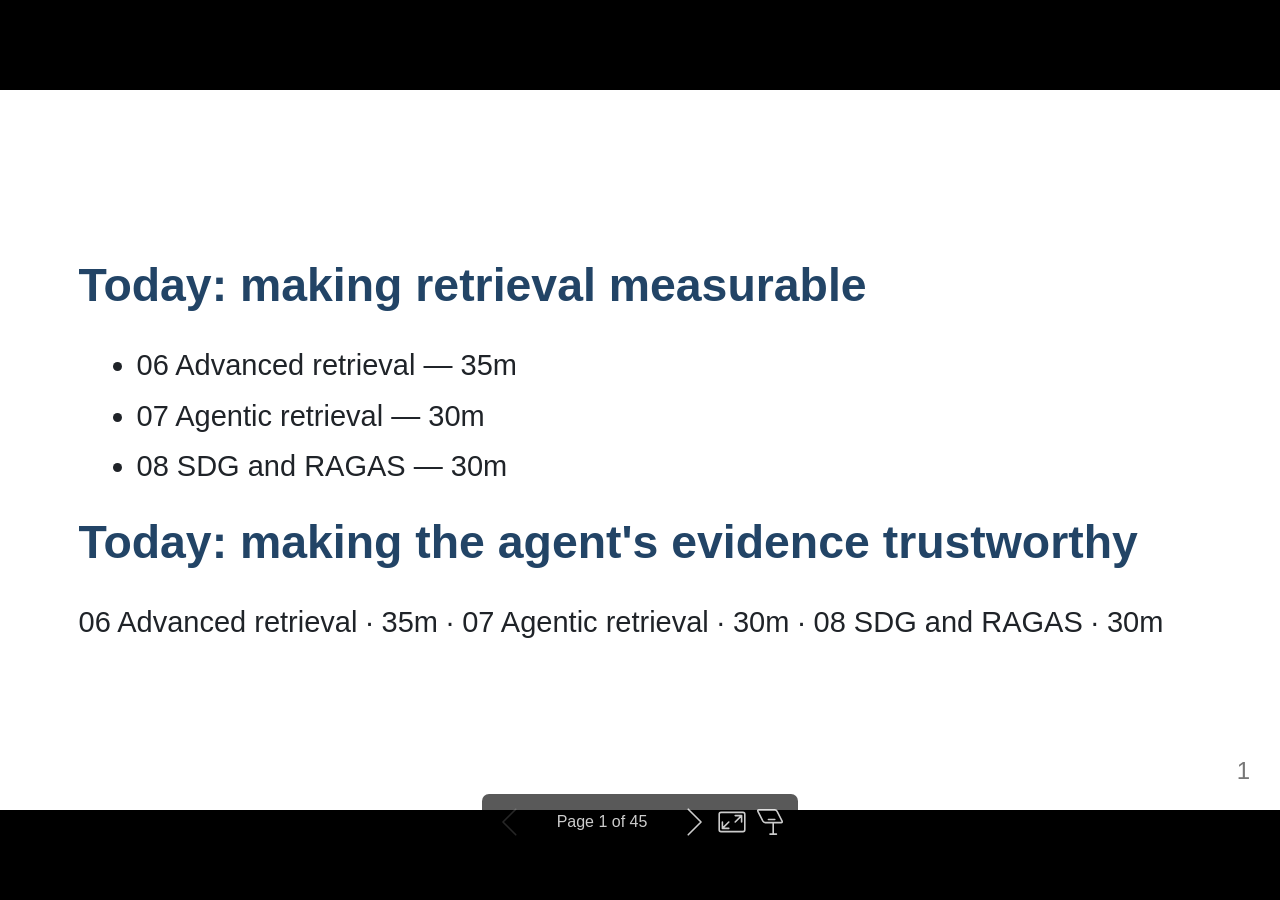
==== docs/slides/chicago-sept-24/day2/day2.html @ bfb51e1c "slides: one directory per day, and take the working notes off the remote Restructures the review set" ====
<!DOCTYPE html><html lang="en-US"><head><title>Today: making retrieval measurable</title><meta property="og:title" content="Today: making retrieval measurable"><meta charset="UTF-8"><meta name="viewport" content="width=device-width,height=device-height,initial-scale=1.0"><meta name="apple-mobile-web-app-capable" content="yes"><meta http-equiv="X-UA-Compatible" content="ie=edge"><meta property="og:type" content="website"><meta name="twitter:card" content="summary"><style>@media screen{body[data-bespoke-view=""] .bespoke-marp-parent>.bespoke-marp-osc>button,body[data-bespoke-view=next] .bespoke-marp-parent>.bespoke-marp-osc>button,body[data-bespoke-view=presenter] .bespoke-marp-presenter-container .bespoke-marp-presenter-info-container button,body[data-bespoke-view=presenter] .bespoke-marp-presenter-container .bespoke-marp-presenter-note-container button{appearance:none;background-color:initial;border:0;color:inherit;cursor:pointer;font-size:inherit;opacity:.8;outline:none;padding:0;transition:opacity .2s linear;-webkit-tap-highlight-color:transparent}body[data-bespoke-view=""] .bespoke-marp-parent>.bespoke-marp-osc>button:disabled,body[data-bespoke-view=next] .bespoke-marp-parent>.bespoke-marp-osc>button:disabled,body[data-bespoke-view=presenter] .bespoke-marp-presenter-container .bespoke-marp-presenter-info-container button:disabled,body[data-bespoke-view=presenter] .bespoke-marp-presenter-container .bespoke-marp-presenter-note-container button:disabled{cursor:not-allowed;opacity:.15!important}body[data-bespoke-view=""] .bespoke-marp-parent>.bespoke-marp-osc>button:hover,body[data-bespoke-view=next] .bespoke-marp-parent>.bespoke-marp-osc>button:hover,body[data-bespoke-view=presenter] .bespoke-marp-presenter-container .bespoke-marp-presenter-info-container button:hover,body[data-bespoke-view=presenter] .bespoke-marp-presenter-container .bespoke-marp-presenter-note-container button:hover{opacity:1}body[data-bespoke-view=""] .bespoke-marp-parent>.bespoke-marp-osc>button:hover:active,body[data-bespoke-view=next] .bespoke-marp-parent>.bespoke-marp-osc>button:hover:active,body[data-bespoke-view=presenter] .bespoke-marp-presenter-container .bespoke-marp-presenter-info-container button:hover:active,body[data-bespoke-view=presenter] .bespoke-marp-presenter-container .bespoke-marp-presenter-note-container button:hover:active{opacity:.6}body[data-bespoke-view=""] .bespoke-marp-parent>.bespoke-marp-osc>button:hover:not(:disabled),body[data-bespoke-view=next] .bespoke-marp-parent>.bespoke-marp-osc>button:hover:not(:disabled),body[data-bespoke-view=presenter] .bespoke-marp-presenter-container .bespoke-marp-presenter-info-container button:hover:not(:disabled),body[data-bespoke-view=presenter] .bespoke-marp-presenter-container .bespoke-marp-presenter-note-container button:hover:not(:disabled){transition:none}body[data-bespoke-view=""] .bespoke-marp-parent>.bespoke-marp-osc>button[data-bespoke-marp-osc=prev],body[data-bespoke-view=next] .bespoke-marp-parent>.bespoke-marp-osc>button[data-bespoke-marp-osc=prev],body[data-bespoke-view=presenter] .bespoke-marp-presenter-container .bespoke-marp-presenter-info-container button.bespoke-marp-presenter-info-page-prev{background:#0000 url("[data-uri]") no-repeat 50%;background-size:contain;overflow:hidden;text-indent:100%;white-space:nowrap}body[data-bespoke-view=""] .bespoke-marp-parent>.bespoke-marp-osc>button[data-bespoke-marp-osc=next],body[data-bespoke-view=next] .bespoke-marp-parent>.bespoke-marp-osc>button[data-bespoke-marp-osc=next],body[data-bespoke-view=presenter] .bespoke-marp-presenter-container .bespoke-marp-presenter-info-container button.bespoke-marp-presenter-info-page-next{background:#0000 url("[data-uri]") no-repeat 50%;background-size:contain;overflow:hidden;text-indent:100%;white-space:nowrap}body[data-bespoke-view=""] .bespoke-marp-parent>.bespoke-marp-osc>button[data-bespoke-marp-osc=fullscreen],body[data-bespoke-view=next] .bespoke-marp-parent>.bespoke-marp-osc>button[data-bespoke-marp-osc=fullscreen]{background:#0000 url("[data-uri]") no-repeat 50%;background-size:contain;overflow:hidden;text-indent:100%;white-space:nowrap}body[data-bespoke-view=""] .bespoke-marp-parent>.bespoke-marp-osc>button.exit[data-bespoke-marp-osc=fullscreen],body[data-bespoke-view=next] .bespoke-marp-parent>.bespoke-marp-osc>button.exit[data-bespoke-marp-osc=fullscreen]{background-image:url("[data-uri]")}body[data-bespoke-view=""] .bespoke-marp-parent>.bespoke-marp-osc>button[data-bespoke-marp-osc=presenter],body[data-bespoke-view=next] .bespoke-marp-parent>.bespoke-marp-osc>button[data-bespoke-marp-osc=presenter]{background:#0000 url("[data-uri]") no-repeat 50%;background-size:contain;overflow:hidden;text-indent:100%;white-space:nowrap}body[data-bespoke-view=presenter] .bespoke-marp-presenter-container .bespoke-marp-presenter-note-container button.bespoke-marp-presenter-note-bigger{background:#0000 url("[data-uri]") no-repeat 50%;background-size:contain;overflow:hidden;text-indent:100%;white-space:nowrap}body[data-bespoke-view=presenter] .bespoke-marp-presenter-container .bespoke-marp-presenter-note-container button.bespoke-marp-presenter-note-smaller{background:#0000 url("[data-uri]") no-repeat 50%;background-size:contain;overflow:hidden;text-indent:100%;white-space:nowrap}}@keyframes __bespoke_marp_transition_reduced_outgoing__{0%{opacity:1}to{opacity:0}}@keyframes __bespoke_marp_transition_reduced_incoming__{0%{mix-blend-mode:plus-lighter;opacity:0}to{mix-blend-mode:plus-lighter;opacity:1}}.bespoke-marp-note,.bespoke-marp-osc,.bespoke-progress-parent{display:none;transition:none}@media screen{::view-transition-group(*){animation-duration:var(--marp-bespoke-transition-animation-duration,.5s);animation-timing-function:ease}::view-transition-new(*),::view-transition-old(*){animation-delay:0s;animation-direction:var(--marp-bespoke-transition-animation-direction,normal);animation-duration:var(--marp-bespoke-transition-animation-duration,.5s);animation-fill-mode:both;animation-name:var(--marp-bespoke-transition-animation-name,var(--marp-bespoke-transition-animation-name-fallback,__bespoke_marp_transition_no_animation__));mix-blend-mode:normal}::view-transition-old(*){--marp-bespoke-transition-animation-name-fallback:__bespoke_marp_transition_reduced_outgoing__;animation-timing-function:ease}::view-transition-new(*){--marp-bespoke-transition-animation-name-fallback:__bespoke_marp_transition_reduced_incoming__;animation-timing-function:ease}::view-transition-new(root),::view-transition-old(root){animation-timing-function:linear}::view-transition-new(__bespoke_marp_transition_osc__),::view-transition-old(__bespoke_marp_transition_osc__){animation-duration:0s!important;animation-name:__bespoke_marp_transition_osc__!important}::view-transition-new(__bespoke_marp_transition_osc__){opacity:0!important}.bespoke-marp-transition-warming-up::view-transition-group(*),.bespoke-marp-transition-warming-up::view-transition-new(*),.bespoke-marp-transition-warming-up::view-transition-old(*){animation-play-state:paused!important}body,html{height:100%;margin:0}body{background:#000;overflow:hidden}svg.bespoke-marp-slide{content-visibility:hidden;opacity:0;pointer-events:none;z-index:-1}svg.bespoke-marp-slide:not(.bespoke-marp-active) *{view-transition-name:none!important}svg.bespoke-marp-slide.bespoke-marp-active{content-visibility:visible;opacity:1;pointer-events:auto;z-index:0}svg.bespoke-marp-slide.bespoke-marp-active.bespoke-marp-active-ready *{animation-name:__bespoke_marp__!important}@supports not (content-visibility:hidden){svg.bespoke-marp-slide[data-bespoke-marp-load=hideable]{display:none}svg.bespoke-marp-slide[data-bespoke-marp-load=hideable].bespoke-marp-active{display:block}}}@media screen and (prefers-reduced-motion:reduce){svg.bespoke-marp-slide *{view-transition-name:none!important}}@media screen{[data-bespoke-marp-fragment=inactive]{visibility:hidden}body[data-bespoke-view=""] .bespoke-marp-parent,body[data-bespoke-view=next] .bespoke-marp-parent{inset:0;position:absolute}body[data-bespoke-view=""] .bespoke-marp-parent>.bespoke-marp-osc,body[data-bespoke-view=next] .bespoke-marp-parent>.bespoke-marp-osc{background:#000000a6;border-radius:7px;bottom:50px;color:#fff;contain:paint;display:block;font-family:Helvetica,Arial,sans-serif;font-size:16px;left:50%;line-height:0;opacity:1;padding:12px;position:absolute;touch-action:manipulation;transform:translateX(-50%);transition:opacity .2s linear;-webkit-user-select:none;user-select:none;white-space:nowrap;will-change:transform;z-index:1;view-transition-name:__bespoke_marp_transition_osc__}body[data-bespoke-view=""] .bespoke-marp-parent>.bespoke-marp-osc>*,body[data-bespoke-view=next] .bespoke-marp-parent>.bespoke-marp-osc>*{margin-left:6px}body[data-bespoke-view=""] .bespoke-marp-parent>.bespoke-marp-osc>:first-child,body[data-bespoke-view=next] .bespoke-marp-parent>.bespoke-marp-osc>:first-child{margin-left:0}body[data-bespoke-view=""] .bespoke-marp-parent>.bespoke-marp-osc>span,body[data-bespoke-view=next] .bespoke-marp-parent>.bespoke-marp-osc>span{opacity:.8}body[data-bespoke-view=""] .bespoke-marp-parent>.bespoke-marp-osc>span[data-bespoke-marp-osc=page],body[data-bespoke-view=next] .bespoke-marp-parent>.bespoke-marp-osc>span[data-bespoke-marp-osc=page]{display:inline-block;min-width:140px;text-align:center}body[data-bespoke-view=""] .bespoke-marp-parent>.bespoke-marp-osc>button[data-bespoke-marp-osc=fullscreen],body[data-bespoke-view=""] .bespoke-marp-parent>.bespoke-marp-osc>button[data-bespoke-marp-osc=next],body[data-bespoke-view=""] .bespoke-marp-parent>.bespoke-marp-osc>button[data-bespoke-marp-osc=presenter],body[data-bespoke-view=""] .bespoke-marp-parent>.bespoke-marp-osc>button[data-bespoke-marp-osc=prev],body[data-bespoke-view=next] .bespoke-marp-parent>.bespoke-marp-osc>button[data-bespoke-marp-osc=fullscreen],body[data-bespoke-view=next] .bespoke-marp-parent>.bespoke-marp-osc>button[data-bespoke-marp-osc=next],body[data-bespoke-view=next] .bespoke-marp-parent>.bespoke-marp-osc>button[data-bespoke-marp-osc=presenter],body[data-bespoke-view=next] .bespoke-marp-parent>.bespoke-marp-osc>button[data-bespoke-marp-osc=prev]{height:32px;line-height:32px;width:32px}body[data-bespoke-view=""] .bespoke-marp-parent.bespoke-marp-inactive,body[data-bespoke-view=next] .bespoke-marp-parent.bespoke-marp-inactive{cursor:none}body[data-bespoke-view=""] .bespoke-marp-parent.bespoke-marp-inactive>.bespoke-marp-osc,body[data-bespoke-view=next] .bespoke-marp-parent.bespoke-marp-inactive>.bespoke-marp-osc{opacity:0;pointer-events:none}body[data-bespoke-view=""] svg.bespoke-marp-slide,body[data-bespoke-view=next] svg.bespoke-marp-slide{height:100%;left:0;position:absolute;top:0;width:100%}body[data-bespoke-view=""] .bespoke-progress-parent{background:#222;display:flex;height:5px;width:100%}body[data-bespoke-view=""] .bespoke-progress-parent+.bespoke-marp-parent{top:5px}body[data-bespoke-view=""] .bespoke-progress-parent .bespoke-progress-bar{background:#0288d1;flex:0 0 0;transition:flex-basis .2s cubic-bezier(0,1,1,1)}body[data-bespoke-view=next]{background:#0000}body[data-bespoke-view=presenter]{background:#161616}body[data-bespoke-view=presenter] .bespoke-marp-presenter-container{display:grid;font-family:Helvetica,Arial,sans-serif;grid-template:"current dragbar next" minmax(140px,1fr) "current dragbar note" 2fr "info    dragbar note" 3em;grid-template-columns:minmax(3px,var(--bespoke-marp-presenter-split-ratio,66%)) 0 minmax(3px,1fr);height:100%;left:0;position:absolute;top:0;width:100%}body[data-bespoke-view=presenter] .bespoke-marp-presenter-container .bespoke-marp-parent{grid-area:current;overflow:hidden;position:relative}body[data-bespoke-view=presenter] .bespoke-marp-presenter-container .bespoke-marp-parent svg.bespoke-marp-slide{height:calc(100% - 40px);left:20px;pointer-events:none;position:absolute;top:20px;-webkit-user-select:none;user-select:none;width:calc(100% - 40px)}body[data-bespoke-view=presenter] .bespoke-marp-presenter-container .bespoke-marp-parent svg.bespoke-marp-slide.bespoke-marp-active{filter:drop-shadow(0 3px 10px rgba(0,0,0,.5))}body[data-bespoke-view=presenter] .bespoke-marp-presenter-container .bespoke-marp-presenter-dragbar-container{background:#0288d1;cursor:col-resize;grid-area:dragbar;margin-left:-3px;opacity:0;position:relative;transition:opacity .4s linear .1s;width:6px;z-index:10}body[data-bespoke-view=presenter] .bespoke-marp-presenter-container .bespoke-marp-presenter-dragbar-container:hover{opacity:1}body[data-bespoke-view=presenter] .bespoke-marp-presenter-container .bespoke-marp-presenter-dragbar-container.active{opacity:1;transition-delay:0s}body[data-bespoke-view=presenter] .bespoke-marp-presenter-container .bespoke-marp-presenter-next-container{background:#222;cursor:pointer;display:none;grid-area:next;overflow:hidden;position:relative}body[data-bespoke-view=presenter] .bespoke-marp-presenter-container .bespoke-marp-presenter-next-container.active{display:block}body[data-bespoke-view=presenter] .bespoke-marp-presenter-container .bespoke-marp-presenter-next-container iframe.bespoke-marp-presenter-next{background:#0000;border:0;display:block;filter:drop-shadow(0 3px 10px rgba(0,0,0,.5));height:calc(100% - 40px);left:20px;pointer-events:none;position:absolute;top:20px;-webkit-user-select:none;user-select:none;width:calc(100% - 40px)}body[data-bespoke-view=presenter] .bespoke-marp-presenter-container .bespoke-marp-presenter-note-container{background:#222;color:#eee;grid-area:note;position:relative;z-index:1}body[data-bespoke-view=presenter] .bespoke-marp-presenter-container .bespoke-marp-presenter-note-container button{height:1.5em;line-height:1.5em;width:1.5em}body[data-bespoke-view=presenter] .bespoke-marp-presenter-container .bespoke-marp-presenter-note-container .bespoke-marp-presenter-note-wrapper{display:block;inset:0;position:absolute}body[data-bespoke-view=presenter] .bespoke-marp-presenter-container .bespoke-marp-presenter-note-container .bespoke-marp-presenter-note-buttons{background:#000000a6;border-radius:4px;bottom:0;display:flex;gap:4px;margin:12px;opacity:0;padding:6px;pointer-events:none;position:absolute;right:0;transition:opacity .2s linear}body[data-bespoke-view=presenter] .bespoke-marp-presenter-container .bespoke-marp-presenter-note-container .bespoke-marp-presenter-note-buttons:focus-within,body[data-bespoke-view=presenter] .bespoke-marp-presenter-container .bespoke-marp-presenter-note-container .bespoke-marp-presenter-note-wrapper:focus-within+.bespoke-marp-presenter-note-buttons,body[data-bespoke-view=presenter] .bespoke-marp-presenter-container .bespoke-marp-presenter-note-container:hover .bespoke-marp-presenter-note-buttons{opacity:1;pointer-events:auto}body[data-bespoke-view=presenter] .bespoke-marp-presenter-container .bespoke-marp-presenter-note-container .bespoke-marp-note{box-sizing:border-box;font-size:calc(1.1em*var(--bespoke-marp-note-font-scale, 1));height:calc(100% - 40px);margin:20px;overflow:auto;padding-right:3px;white-space:pre-wrap;width:calc(100% - 40px);word-wrap:break-word;scrollbar-color:#eeeeee80 #0000;scrollbar-width:thin}body[data-bespoke-view=presenter] .bespoke-marp-presenter-container .bespoke-marp-presenter-note-container .bespoke-marp-note::-webkit-scrollbar{width:6px}body[data-bespoke-view=presenter] .bespoke-marp-presenter-container .bespoke-marp-presenter-note-container .bespoke-marp-note::-webkit-scrollbar-track{background:#0000}body[data-bespoke-view=presenter] .bespoke-marp-presenter-container .bespoke-marp-presenter-note-container .bespoke-marp-note::-webkit-scrollbar-thumb{background:#eeeeee80;border-radius:6px}body[data-bespoke-view=presenter] .bespoke-marp-presenter-container .bespoke-marp-presenter-note-container .bespoke-marp-note:empty{pointer-events:none}body[data-bespoke-view=presenter] .bespoke-marp-presenter-container .bespoke-marp-presenter-note-container .bespoke-marp-note.active{display:block}body[data-bespoke-view=presenter] .bespoke-marp-presenter-container .bespoke-marp-presenter-note-container .bespoke-marp-note p:first-child{margin-top:0}body[data-bespoke-view=presenter] .bespoke-marp-presenter-container .bespoke-marp-presenter-note-container .bespoke-marp-note p:last-child{margin-bottom:0}body[data-bespoke-view=presenter] .bespoke-marp-presenter-container .bespoke-marp-presenter-info-container{align-items:center;box-sizing:border-box;color:#eee;display:flex;flex-wrap:nowrap;grid-area:info;justify-content:center;overflow:hidden;padding:0 10px}body[data-bespoke-view=presenter] .bespoke-marp-presenter-container .bespoke-marp-presenter-info-container .bespoke-marp-presenter-info-page,body[data-bespoke-view=presenter] .bespoke-marp-presenter-container .bespoke-marp-presenter-info-container .bespoke-marp-presenter-info-time,body[data-bespoke-view=presenter] .bespoke-marp-presenter-container .bespoke-marp-presenter-info-container .bespoke-marp-presenter-info-timer{box-sizing:border-box;display:block;padding:0 10px;white-space:nowrap;width:100%}body[data-bespoke-view=presenter] .bespoke-marp-presenter-container .bespoke-marp-presenter-info-container button{height:1.5em;line-height:1.5em;width:1.5em}body[data-bespoke-view=presenter] .bespoke-marp-presenter-container .bespoke-marp-presenter-info-container .bespoke-marp-presenter-info-page{order:2;text-align:center}body[data-bespoke-view=presenter] .bespoke-marp-presenter-container .bespoke-marp-presenter-info-container .bespoke-marp-presenter-info-page .bespoke-marp-presenter-info-page-text{display:inline-block;min-width:120px;text-align:center}body[data-bespoke-view=presenter] .bespoke-marp-presenter-container .bespoke-marp-presenter-info-container .bespoke-marp-presenter-info-time{color:#999;order:1;text-align:left}body[data-bespoke-view=presenter] .bespoke-marp-presenter-container .bespoke-marp-presenter-info-container .bespoke-marp-presenter-info-timer{color:#999;order:3;text-align:right}body[data-bespoke-view=presenter] .bespoke-marp-presenter-container .bespoke-marp-presenter-info-container .bespoke-marp-presenter-info-timer:hover{cursor:pointer}}@media print{.bespoke-marp-presenter-info-container,.bespoke-marp-presenter-next-container,.bespoke-marp-presenter-note-container{display:none}}</style><style>div#\:\$p > svg > foreignObject > section{width:1280px;height:720px;box-sizing:border-box;overflow:hidden;position:relative;scroll-snap-align:center center;-webkit-text-size-adjust:100%;text-size-adjust:100%}div#\:\$p > svg > foreignObject > section::after{bottom:0;content:attr(data-marpit-pagination);padding:inherit;pointer-events:none;position:absolute;right:0}div#\:\$p > svg > foreignObject > section:not([data-marpit-pagination])::after{display:none}div#\:\$p > svg > foreignObject > section :is(h1, marp-h1){font-size:2em;margin-block:0.67em}div#\:\$p > svg > foreignObject > section video::-webkit-media-controls{will-change:transform}@page {size:1280px 720px;margin:0}@media print{html, body{background-color:#fff;margin:0;page-break-inside:avoid;break-inside:avoid-page}div#\:\$p > svg > foreignObject > section{page-break-before:always;break-before:page}div#\:\$p > svg > foreignObject > section, div#\:\$p > svg > foreignObject > section *{-webkit-print-color-adjust:exact!important;animation-delay:0s!important;animation-duration:0s!important;color-adjust:exact!important;print-color-adjust:exact!important;transition:none!important}div#\:\$p > svg[data-marpit-svg]{display:block;height:100vh;width:100vw}}div#\:\$p > svg > foreignObject > :where(section){container-type:size}div#\:\$p > svg > foreignObject > section img[data-marp-twemoji]{background:transparent;height:1em;margin:0 .05em 0 .1em;vertical-align:-.1em;width:1em}/*!
 * Marp default theme.
 *
 * @theme default
 * @author Yuki Hattori
 *
 * @auto-scaling true
 * @size 16:9 1280px 720px
 * @size 4:3 960px 720px
 */div#\:\$p > svg > foreignObject > section{--base-size-4:calc(var(--marpit-root-font-size, 1rem) * 0.25);--base-size-8:calc(var(--marpit-root-font-size, 1rem) * 0.5);--base-size-16:calc(var(--marpit-root-font-size, 1rem) * 1);--base-size-24:calc(var(--marpit-root-font-size, 1rem) * 1.5);--base-size-40:calc(var(--marpit-root-font-size, 1rem) * 2.5);--base-text-weight-normal:400;--base-text-weight-medium:500;--base-text-weight-semibold:600;--fontStack-monospace:ui-monospace, SFMono-Regular, SF Mono, Menlo, Consolas, Liberation Mono, monospace;--fgColor-accent:Highlight;}div#\:\$p > svg > foreignObject > section [data-theme=light],div#\:\$p > svg > foreignObject > section{color-scheme:light;--focus-outlineColor:#0969da;--fgColor-default:#1f2328;--fgColor-muted:#59636e;--fgColor-accent:#0969da;--fgColor-success:#1a7f37;--fgColor-attention:#9a6700;--fgColor-danger:#d1242f;--fgColor-done:#8250df;--bgColor-default:#fff;--bgColor-muted:#f6f8fa;--bgColor-neutral-muted:#818b981f;--bgColor-attention-muted:#fff8c5;--borderColor-default:#d1d9e0;--borderColor-muted:#d1d9e0b3;--borderColor-neutral-muted:#d1d9e0b3;--borderColor-accent-emphasis:#0969da;--borderColor-success-emphasis:#1a7f37;--borderColor-attention-emphasis:#9a6700;--borderColor-danger-emphasis:#cf222e;--borderColor-done-emphasis:#8250df;--color-prettylights-syntax-comment:#59636e;--color-prettylights-syntax-constant:#0550ae;--color-prettylights-syntax-constant-other-reference-link:#0a3069;--color-prettylights-syntax-entity:#6639ba;--color-prettylights-syntax-storage-modifier-import:#1f2328;--color-prettylights-syntax-entity-tag:#0550ae;--color-prettylights-syntax-keyword:#cf222e;--color-prettylights-syntax-string:#0a3069;--color-prettylights-syntax-variable:#953800;--color-prettylights-syntax-brackethighlighter-unmatched:#82071e;--color-prettylights-syntax-brackethighlighter-angle:#59636e;--color-prettylights-syntax-invalid-illegal-text:#f6f8fa;--color-prettylights-syntax-invalid-illegal-bg:#82071e;--color-prettylights-syntax-carriage-return-text:#f6f8fa;--color-prettylights-syntax-carriage-return-bg:#cf222e;--color-prettylights-syntax-string-regexp:#116329;--color-prettylights-syntax-markup-list:#3b2300;--color-prettylights-syntax-markup-heading:#0550ae;--color-prettylights-syntax-markup-italic:#1f2328;--color-prettylights-syntax-markup-bold:#1f2328;--color-prettylights-syntax-markup-deleted-text:#82071e;--color-prettylights-syntax-markup-deleted-bg:#ffebe9;--color-prettylights-syntax-markup-inserted-text:#116329;--color-prettylights-syntax-markup-inserted-bg:#dafbe1;--color-prettylights-syntax-markup-changed-text:#953800;--color-prettylights-syntax-markup-changed-bg:#ffd8b5;--color-prettylights-syntax-markup-ignored-text:#d1d9e0;--color-prettylights-syntax-markup-ignored-bg:#0550ae;--color-prettylights-syntax-meta-diff-range:#8250df;--color-prettylights-syntax-sublimelinter-gutter-mark:#818b98;}div#\:\$p > svg > foreignObject > section [data-theme=dark],div#\:\$p > svg > foreignObject > section:where(.invert){color-scheme:dark;--focus-outlineColor:#1f6feb;--fgColor-default:#f0f6fc;--fgColor-muted:#9198a1;--fgColor-accent:#4493f8;--fgColor-success:#3fb950;--fgColor-attention:#d29922;--fgColor-danger:#f85149;--fgColor-done:#ab7df8;--bgColor-default:#0d1117;--bgColor-muted:#151b23;--bgColor-neutral-muted:#656c7633;--bgColor-attention-muted:#bb800926;--borderColor-default:#3d444d;--borderColor-muted:#3d444db3;--borderColor-neutral-muted:#3d444db3;--borderColor-accent-emphasis:#1f6feb;--borderColor-success-emphasis:#238636;--borderColor-attention-emphasis:#9e6a03;--borderColor-danger-emphasis:#da3633;--borderColor-done-emphasis:#8957e5;--color-prettylights-syntax-comment:#9198a1;--color-prettylights-syntax-constant:#79c0ff;--color-prettylights-syntax-constant-other-reference-link:#a5d6ff;--color-prettylights-syntax-entity:#d2a8ff;--color-prettylights-syntax-storage-modifier-import:#f0f6fc;--color-prettylights-syntax-entity-tag:#7ee787;--color-prettylights-syntax-keyword:#ff7b72;--color-prettylights-syntax-string:#a5d6ff;--color-prettylights-syntax-variable:#ffa657;--color-prettylights-syntax-brackethighlighter-unmatched:#f85149;--color-prettylights-syntax-brackethighlighter-angle:#9198a1;--color-prettylights-syntax-invalid-illegal-text:#f0f6fc;--color-prettylights-syntax-invalid-illegal-bg:#8e1519;--color-prettylights-syntax-carriage-return-text:#f0f6fc;--color-prettylights-syntax-carriage-return-bg:#b62324;--color-prettylights-syntax-string-regexp:#7ee787;--color-prettylights-syntax-markup-list:#f2cc60;--color-prettylights-syntax-markup-heading:#1f6feb;--color-prettylights-syntax-markup-italic:#f0f6fc;--color-prettylights-syntax-markup-bold:#f0f6fc;--color-prettylights-syntax-markup-deleted-text:#ffdcd7;--color-prettylights-syntax-markup-deleted-bg:#67060c;--color-prettylights-syntax-markup-inserted-text:#aff5b4;--color-prettylights-syntax-markup-inserted-bg:#033a16;--color-prettylights-syntax-markup-changed-text:#ffdfb6;--color-prettylights-syntax-markup-changed-bg:#5a1e02;--color-prettylights-syntax-markup-ignored-text:#f0f6fc;--color-prettylights-syntax-markup-ignored-bg:#1158c7;--color-prettylights-syntax-meta-diff-range:#d2a8ff;--color-prettylights-syntax-sublimelinter-gutter-mark:#3d444d;}div#\:\$p > svg > foreignObject > section{-ms-text-size-adjust:100%;-webkit-text-size-adjust:100%;background-color:var(--bgColor-default);color:var(--fgColor-default);font-family:-apple-system,BlinkMacSystemFont,Segoe UI,Noto Sans,Helvetica,Arial,sans-serif,Apple Color Emoji,Segoe UI Emoji;font-size:16px;line-height:1.5;margin:0;word-wrap:break-word}div#\:\$p > svg > foreignObject > section{--marpit-root-font-size:16px;}div#\:\$p > svg > foreignObject > section :is(h1, marp-h1):hover .anchor .octicon-link:before,div#\:\$p > svg > foreignObject > section :is(h2, marp-h2):hover .anchor .octicon-link:before,div#\:\$p > svg > foreignObject > section :is(h3, marp-h3):hover .anchor .octicon-link:before,div#\:\$p > svg > foreignObject > section :is(h4, marp-h4):hover .anchor .octicon-link:before,div#\:\$p > svg > foreignObject > section :is(h5, marp-h5):hover .anchor .octicon-link:before,div#\:\$p > svg > foreignObject > section :is(h6, marp-h6):hover .anchor .octicon-link:before{background-color:currentColor;content:" ";display:inline-block;height:16px;-webkit-mask-image:url('data:image/svg+xml;charset=utf-8,<svg xmlns="http://www.w3.org/2000/svg" aria-hidden="true" viewBox="0 0 16 16"><path fill-rule="evenodd" d="M7.775 3.275a.75.75 0 0 0 1.06 1.06l1.25-1.25a2 2 0 1 1 2.83 2.83l-2.5 2.5a2 2 0 0 1-2.83 0 .75.75 0 0 0-1.06 1.06 3.5 3.5 0 0 0 4.95 0l2.5-2.5a3.5 3.5 0 0 0-4.95-4.95zm-4.69 9.64a2 2 0 0 1 0-2.83l2.5-2.5a2 2 0 0 1 2.83 0 .75.75 0 0 0 1.06-1.06 3.5 3.5 0 0 0-4.95 0l-2.5 2.5a3.5 3.5 0 0 0 4.95 4.95l1.25-1.25a.75.75 0 0 0-1.06-1.06l-1.25 1.25a2 2 0 0 1-2.83 0"/></svg>');mask-image:url('data:image/svg+xml;charset=utf-8,<svg xmlns="http://www.w3.org/2000/svg" aria-hidden="true" viewBox="0 0 16 16"><path fill-rule="evenodd" d="M7.775 3.275a.75.75 0 0 0 1.06 1.06l1.25-1.25a2 2 0 1 1 2.83 2.83l-2.5 2.5a2 2 0 0 1-2.83 0 .75.75 0 0 0-1.06 1.06 3.5 3.5 0 0 0 4.95 0l2.5-2.5a3.5 3.5 0 0 0-4.95-4.95zm-4.69 9.64a2 2 0 0 1 0-2.83l2.5-2.5a2 2 0 0 1 2.83 0 .75.75 0 0 0 1.06-1.06 3.5 3.5 0 0 0-4.95 0l-2.5 2.5a3.5 3.5 0 0 0 4.95 4.95l1.25-1.25a.75.75 0 0 0-1.06-1.06l-1.25 1.25a2 2 0 0 1-2.83 0"/></svg>');width:16px}div#\:\$p > svg > foreignObject > section details,div#\:\$p > svg > foreignObject > section figcaption,div#\:\$p > svg > foreignObject > section figure{display:block}div#\:\$p > svg > foreignObject > section summary{display:list-item}div#\:\$p > svg > foreignObject > section [hidden]{display:none!important}div#\:\$p > svg > foreignObject > section a{background-color:transparent;color:var(--fgColor-accent);text-decoration:none}div#\:\$p > svg > foreignObject > section abbr[title]{border-bottom:none;-webkit-text-decoration:underline dotted;text-decoration:underline dotted}div#\:\$p > svg > foreignObject > section b,div#\:\$p > svg > foreignObject > section strong{font-weight:var(--base-text-weight-semibold, 600)}div#\:\$p > svg > foreignObject > section dfn{font-style:italic}div#\:\$p > svg > foreignObject > section :is(h1, marp-h1){border-bottom:1px solid var(--borderColor-muted);font-size:2em;font-weight:var(--base-text-weight-semibold, 600);margin:.67em 0;padding-bottom:.3em}div#\:\$p > svg > foreignObject > section mark{background-color:var(--bgColor-attention-muted);color:var(--fgColor-default)}div#\:\$p > svg > foreignObject > section small{font-size:90%}div#\:\$p > svg > foreignObject > section sub,div#\:\$p > svg > foreignObject > section sup{font-size:75%;line-height:0;position:relative;vertical-align:baseline}div#\:\$p > svg > foreignObject > section sub{bottom:-.25em}div#\:\$p > svg > foreignObject > section sup{top:-.5em}div#\:\$p > svg > foreignObject > section img{border-style:none;box-sizing:content-box;max-width:100%}div#\:\$p > svg > foreignObject > section code,div#\:\$p > svg > foreignObject > section kbd,div#\:\$p > svg > foreignObject > section :is(pre, marp-pre),div#\:\$p > svg > foreignObject > section samp{font-family:monospace;font-size:1em}div#\:\$p > svg > foreignObject > section figure{margin:1em var(--base-size-40)}div#\:\$p > svg > foreignObject > section hr{background:transparent;background-color:var(--borderColor-default);border:0;box-sizing:content-box;height:.25em;margin:var(--base-size-24) 0;overflow:hidden;padding:0}div#\:\$p > svg > foreignObject > section input{font:inherit;font-family:inherit;font-size:inherit;line-height:inherit;margin:0;overflow:visible}div#\:\$p > svg > foreignObject > section [type=button],div#\:\$p > svg > foreignObject > section [type=reset],div#\:\$p > svg > foreignObject > section [type=submit]{-webkit-appearance:button;-moz-appearance:button;appearance:button}div#\:\$p > svg > foreignObject > section [type=checkbox],div#\:\$p > svg > foreignObject > section [type=radio]{box-sizing:border-box;padding:0}div#\:\$p > svg > foreignObject > section [type=number]::-webkit-inner-spin-button,div#\:\$p > svg > foreignObject > section [type=number]::-webkit-outer-spin-button{height:auto}div#\:\$p > svg > foreignObject > section [type=search]::-webkit-search-cancel-button,div#\:\$p > svg > foreignObject > section [type=search]::-webkit-search-decoration{-webkit-appearance:none;appearance:none}div#\:\$p > svg > foreignObject > section ::-webkit-input-placeholder{color:inherit;opacity:.54}div#\:\$p > svg > foreignObject > section ::-webkit-file-upload-button{-webkit-appearance:button;appearance:button;font:inherit}div#\:\$p > svg > foreignObject > section a:hover{text-decoration:underline}div#\:\$p > svg > foreignObject > section ::-moz-placeholder{color:var(--fgColor-muted);opacity:1}div#\:\$p > svg > foreignObject > section ::placeholder{color:var(--fgColor-muted);opacity:1}div#\:\$p > svg > foreignObject > section hr:after,div#\:\$p > svg > foreignObject > section hr:before{content:"";display:table}div#\:\$p > svg > foreignObject > section hr:after{clear:both}div#\:\$p > svg > foreignObject > section table{border-collapse:collapse;border-spacing:0;display:block;font-variant:tabular-nums;max-width:100%;overflow:auto;width:-moz-max-content;width:max-content}div#\:\$p > svg > foreignObject > section td,div#\:\$p > svg > foreignObject > section th{padding:0}div#\:\$p > svg > foreignObject > section details summary{cursor:pointer}div#\:\$p > svg > foreignObject > section [role=button]:focus,div#\:\$p > svg > foreignObject > section a:focus,div#\:\$p > svg > foreignObject > section input[type=checkbox]:focus,div#\:\$p > svg > foreignObject > section input[type=radio]:focus{box-shadow:none;outline:2px solid var(--focus-outlineColor);outline-offset:-2px}div#\:\$p > svg > foreignObject > section [role=button]:focus:not(:focus-visible),div#\:\$p > svg > foreignObject > section a:focus:not(:focus-visible),div#\:\$p > svg > foreignObject > section input[type=checkbox]:focus:not(:focus-visible),div#\:\$p > svg > foreignObject > section input[type=radio]:focus:not(:focus-visible){outline:1px solid transparent}div#\:\$p > svg > foreignObject > section [role=button]:focus-visible,div#\:\$p > svg > foreignObject > section a:focus-visible,div#\:\$p > svg > foreignObject > section input[type=checkbox]:focus-visible,div#\:\$p > svg > foreignObject > section input[type=radio]:focus-visible{box-shadow:none;outline:2px solid var(--focus-outlineColor);outline-offset:-2px}div#\:\$p > svg > foreignObject > section a:not([class]):focus,div#\:\$p > svg > foreignObject > section a:not([class]):focus-visible,div#\:\$p > svg > foreignObject > section input[type=checkbox]:focus,div#\:\$p > svg > foreignObject > section input[type=checkbox]:focus-visible,div#\:\$p > svg > foreignObject > section input[type=radio]:focus,div#\:\$p > svg > foreignObject > section input[type=radio]:focus-visible{outline-offset:0}div#\:\$p > svg > foreignObject > section kbd{background-color:var(--bgColor-muted);border-bottom-color:var(--borderColor-neutral-muted);border:1px solid var(--borderColor-neutral-muted);border-radius:6px;box-shadow:inset 0 -1px 0 var(--borderColor-neutral-muted);color:var(--fgColor-default);display:inline-block;font:11px var(--fontStack-monospace, ui-monospace, SFMono-Regular, SF Mono, Menlo, Consolas, Liberation Mono, monospace);line-height:10px;padding:var(--base-size-4);vertical-align:middle}div#\:\$p > svg > foreignObject > section :is(h1, marp-h1),div#\:\$p > svg > foreignObject > section :is(h2, marp-h2),div#\:\$p > svg > foreignObject > section :is(h3, marp-h3),div#\:\$p > svg > foreignObject > section :is(h4, marp-h4),div#\:\$p > svg > foreignObject > section :is(h5, marp-h5),div#\:\$p > svg > foreignObject > section :is(h6, marp-h6){font-weight:var(--base-text-weight-semibold, 600);line-height:1.25;margin-bottom:var(--base-size-16);margin-top:var(--base-size-24)}div#\:\$p > svg > foreignObject > section :is(h2, marp-h2){border-bottom:1px solid var(--borderColor-muted);font-size:1.5em;padding-bottom:.3em}div#\:\$p > svg > foreignObject > section :is(h2, marp-h2),div#\:\$p > svg > foreignObject > section :is(h3, marp-h3){font-weight:var(--base-text-weight-semibold, 600)}div#\:\$p > svg > foreignObject > section :is(h3, marp-h3){font-size:1.25em}div#\:\$p > svg > foreignObject > section :is(h4, marp-h4){font-size:1em}div#\:\$p > svg > foreignObject > section :is(h4, marp-h4),div#\:\$p > svg > foreignObject > section :is(h5, marp-h5){font-weight:var(--base-text-weight-semibold, 600)}div#\:\$p > svg > foreignObject > section :is(h5, marp-h5){font-size:.875em}div#\:\$p > svg > foreignObject > section :is(h6, marp-h6){color:var(--fgColor-muted);font-size:.85em;font-weight:var(--base-text-weight-semibold, 600)}div#\:\$p > svg > foreignObject > section p{margin-bottom:10px;margin-top:0}div#\:\$p > svg > foreignObject > section blockquote{border-left:.25em solid var(--borderColor-default);color:var(--fgColor-muted);margin:0;padding:0 1em}div#\:\$p > svg > foreignObject > section ol,div#\:\$p > svg > foreignObject > section ul{margin-bottom:0;margin-top:0;padding-left:2em}div#\:\$p > svg > foreignObject > section ol ol,div#\:\$p > svg > foreignObject > section ul ol{list-style-type:lower-roman}div#\:\$p > svg > foreignObject > section ol ol ol,div#\:\$p > svg > foreignObject > section ol ul ol,div#\:\$p > svg > foreignObject > section ul ol ol,div#\:\$p > svg > foreignObject > section ul ul ol{list-style-type:lower-alpha}div#\:\$p > svg > foreignObject > section dd{margin-left:0}div#\:\$p > svg > foreignObject > section code,div#\:\$p > svg > foreignObject > section :is(pre, marp-pre),div#\:\$p > svg > foreignObject > section samp,div#\:\$p > svg > foreignObject > section tt{font-family:var(--fontStack-monospace, ui-monospace, SFMono-Regular, SF Mono, Menlo, Consolas, Liberation Mono, monospace);font-size:12px}div#\:\$p > svg > foreignObject > section :is(pre, marp-pre){margin-bottom:0;margin-top:0;word-wrap:normal}div#\:\$p > svg > foreignObject > section .octicon{display:inline-block;overflow:visible!important;vertical-align:text-bottom;fill:currentColor}div#\:\$p > svg > foreignObject > section input::-webkit-inner-spin-button,div#\:\$p > svg > foreignObject > section input::-webkit-outer-spin-button{-webkit-appearance:none;appearance:none;margin:0}div#\:\$p > svg > foreignObject > section .mr-2{margin-right:var(--base-size-8, 8px)!important}div#\:\$p > svg > foreignObject > section:after,div#\:\$p > svg > foreignObject > section:before{display:table}div#\:\$p > svg > foreignObject > section:after{clear:both}div#\:\$p > svg > foreignObject > section>:first-child{margin-top:0!important}div#\:\$p > svg > foreignObject > section>:last-child{margin-bottom:0!important}div#\:\$p > svg > foreignObject > section a:not([href]){color:inherit;text-decoration:none}div#\:\$p > svg > foreignObject > section .absent{color:var(--fgColor-danger)}div#\:\$p > svg > foreignObject > section .anchor{float:left;line-height:1;margin-left:-20px;padding-right:var(--base-size-4)}div#\:\$p > svg > foreignObject > section .anchor:focus{outline:none}div#\:\$p > svg > foreignObject > section blockquote,div#\:\$p > svg > foreignObject > section details,div#\:\$p > svg > foreignObject > section dl,div#\:\$p > svg > foreignObject > section ol,div#\:\$p > svg > foreignObject > section p,div#\:\$p > svg > foreignObject > section :is(pre, marp-pre),div#\:\$p > svg > foreignObject > section table,div#\:\$p > svg > foreignObject > section ul{margin-bottom:var(--base-size-16);margin-top:0}div#\:\$p > svg > foreignObject > section blockquote>:first-child{margin-top:0}div#\:\$p > svg > foreignObject > section blockquote>:last-child{margin-bottom:0}div#\:\$p > svg > foreignObject > section :is(h1, marp-h1) .octicon-link,div#\:\$p > svg > foreignObject > section :is(h2, marp-h2) .octicon-link,div#\:\$p > svg > foreignObject > section :is(h3, marp-h3) .octicon-link,div#\:\$p > svg > foreignObject > section :is(h4, marp-h4) .octicon-link,div#\:\$p > svg > foreignObject > section :is(h5, marp-h5) .octicon-link,div#\:\$p > svg > foreignObject > section :is(h6, marp-h6) .octicon-link{color:var(--fgColor-default);vertical-align:middle;visibility:hidden}div#\:\$p > svg > foreignObject > section :is(h1, marp-h1):hover .anchor,div#\:\$p > svg > foreignObject > section :is(h2, marp-h2):hover .anchor,div#\:\$p > svg > foreignObject > section :is(h3, marp-h3):hover .anchor,div#\:\$p > svg > foreignObject > section :is(h4, marp-h4):hover .anchor,div#\:\$p > svg > foreignObject > section :is(h5, marp-h5):hover .anchor,div#\:\$p > svg > foreignObject > section :is(h6, marp-h6):hover .anchor{text-decoration:none}div#\:\$p > svg > foreignObject > section :is(h1, marp-h1):hover .anchor .octicon-link,div#\:\$p > svg > foreignObject > section :is(h2, marp-h2):hover .anchor .octicon-link,div#\:\$p > svg > foreignObject > section :is(h3, marp-h3):hover .anchor .octicon-link,div#\:\$p > svg > foreignObject > section :is(h4, marp-h4):hover .anchor .octicon-link,div#\:\$p > svg > foreignObject > section :is(h5, marp-h5):hover .anchor .octicon-link,div#\:\$p > svg > foreignObject > section :is(h6, marp-h6):hover .anchor .octicon-link{visibility:visible}div#\:\$p > svg > foreignObject > section :is(h1, marp-h1) code,div#\:\$p > svg > foreignObject > section :is(h1, marp-h1) tt,div#\:\$p > svg > foreignObject > section :is(h2, marp-h2) code,div#\:\$p > svg > foreignObject > section :is(h2, marp-h2) tt,div#\:\$p > svg > foreignObject > section :is(h3, marp-h3) code,div#\:\$p > svg > foreignObject > section :is(h3, marp-h3) tt,div#\:\$p > svg > foreignObject > section :is(h4, marp-h4) code,div#\:\$p > svg > foreignObject > section :is(h4, marp-h4) tt,div#\:\$p > svg > foreignObject > section :is(h5, marp-h5) code,div#\:\$p > svg > foreignObject > section :is(h5, marp-h5) tt,div#\:\$p > svg > foreignObject > section :is(h6, marp-h6) code,div#\:\$p > svg > foreignObject > section :is(h6, marp-h6) tt{font-size:inherit;padding:0 .2em}div#\:\$p > svg > foreignObject > section summary :is(h1, marp-h1),div#\:\$p > svg > foreignObject > section summary :is(h2, marp-h2),div#\:\$p > svg > foreignObject > section summary :is(h3, marp-h3),div#\:\$p > svg > foreignObject > section summary :is(h4, marp-h4),div#\:\$p > svg > foreignObject > section summary :is(h5, marp-h5),div#\:\$p > svg > foreignObject > section summary :is(h6, marp-h6){display:inline-block}div#\:\$p > svg > foreignObject > section summary :is(h1, marp-h1) .anchor,div#\:\$p > svg > foreignObject > section summary :is(h2, marp-h2) .anchor,div#\:\$p > svg > foreignObject > section summary :is(h3, marp-h3) .anchor,div#\:\$p > svg > foreignObject > section summary :is(h4, marp-h4) .anchor,div#\:\$p > svg > foreignObject > section summary :is(h5, marp-h5) .anchor,div#\:\$p > svg > foreignObject > section summary :is(h6, marp-h6) .anchor{margin-left:-40px}div#\:\$p > svg > foreignObject > section summary :is(h1, marp-h1),div#\:\$p > svg > foreignObject > section summary :is(h2, marp-h2){border-bottom:0;padding-bottom:0}div#\:\$p > svg > foreignObject > section ol.no-list,div#\:\$p > svg > foreignObject > section ul.no-list{list-style-type:none;padding:0}div#\:\$p > svg > foreignObject > section ol[type="a s"]{list-style-type:lower-alpha}div#\:\$p > svg > foreignObject > section ol[type="A s"]{list-style-type:upper-alpha}div#\:\$p > svg > foreignObject > section ol[type="i s"]{list-style-type:lower-roman}div#\:\$p > svg > foreignObject > section ol[type="I s"]{list-style-type:upper-roman}div#\:\$p > svg > foreignObject > section div>ol:not([type]),div#\:\$p > svg > foreignObject > section ol[type="1"]{list-style-type:decimal}div#\:\$p > svg > foreignObject > section ol ol,div#\:\$p > svg > foreignObject > section ol ul,div#\:\$p > svg > foreignObject > section ul ol,div#\:\$p > svg > foreignObject > section ul ul{margin-bottom:0;margin-top:0}div#\:\$p > svg > foreignObject > section li>p{margin-top:var(--base-size-16)}div#\:\$p > svg > foreignObject > section li+li{margin-top:.25em}div#\:\$p > svg > foreignObject > section dl{padding:0}div#\:\$p > svg > foreignObject > section dl dt{font-size:1em;font-style:italic;font-weight:var(--base-text-weight-semibold, 600);margin-top:var(--base-size-16);padding:0}div#\:\$p > svg > foreignObject > section dl dd{margin-bottom:var(--base-size-16);padding:0 var(--base-size-16)}div#\:\$p > svg > foreignObject > section table th{font-weight:var(--base-text-weight-semibold, 600)}div#\:\$p > svg > foreignObject > section table td,div#\:\$p > svg > foreignObject > section table th{border:1px solid var(--borderColor-default);padding:6px 13px}div#\:\$p > svg > foreignObject > section table td>:last-child{margin-bottom:0}div#\:\$p > svg > foreignObject > section table tr{background-color:var(--bgColor-default);border-top:1px solid var(--borderColor-muted)}div#\:\$p > svg > foreignObject > section table tr:nth-child(2n){background-color:var(--bgColor-muted)}div#\:\$p > svg > foreignObject > section table img{background-color:transparent}div#\:\$p > svg > foreignObject > section img[align=right]{padding-left:20px}div#\:\$p > svg > foreignObject > section img[align=left]{padding-right:20px}div#\:\$p > svg > foreignObject > section .emoji{background-color:transparent;max-width:none;vertical-align:text-top}div#\:\$p > svg > foreignObject > section :is(span, marp-span).frame,div#\:\$p > svg > foreignObject > section :is(span, marp-span).frame>:is(span, marp-span){display:block;overflow:hidden}div#\:\$p > svg > foreignObject > section :is(span, marp-span).frame>:is(span, marp-span){border:1px solid var(--borderColor-default);float:left;margin:13px 0 0;padding:7px;width:auto}div#\:\$p > svg > foreignObject > section :is(span, marp-span).frame :is(span, marp-span) img{display:block;float:left}div#\:\$p > svg > foreignObject > section :is(span, marp-span).frame :is(span, marp-span) :is(span, marp-span){clear:both;color:var(--fgColor-default);display:block;padding:5px 0 0}div#\:\$p > svg > foreignObject > section :is(span, marp-span).align-center{clear:both;display:block;overflow:hidden}div#\:\$p > svg > foreignObject > section :is(span, marp-span).align-center>:is(span, marp-span){display:block;margin:13px auto 0;overflow:hidden;text-align:center}div#\:\$p > svg > foreignObject > section :is(span, marp-span).align-center :is(span, marp-span) img{margin:0 auto;text-align:center}div#\:\$p > svg > foreignObject > section :is(span, marp-span).align-right{clear:both;display:block;overflow:hidden}div#\:\$p > svg > foreignObject > section :is(span, marp-span).align-right>:is(span, marp-span){display:block;margin:13px 0 0;overflow:hidden;text-align:right}div#\:\$p > svg > foreignObject > section :is(span, marp-span).align-right :is(span, marp-span) img{margin:0;text-align:right}div#\:\$p > svg > foreignObject > section :is(span, marp-span).float-left{display:block;float:left;margin-right:13px;overflow:hidden}div#\:\$p > svg > foreignObject > section :is(span, marp-span).float-left :is(span, marp-span){margin:13px 0 0}div#\:\$p > svg > foreignObject > section :is(span, marp-span).float-right{display:block;float:right;margin-left:13px;overflow:hidden}div#\:\$p > svg > foreignObject > section :is(span, marp-span).float-right>:is(span, marp-span){display:block;margin:13px auto 0;overflow:hidden;text-align:right}div#\:\$p > svg > foreignObject > section code,div#\:\$p > svg > foreignObject > section tt{background-color:var(--bgColor-neutral-muted);border-radius:6px;font-size:85%;margin:0;padding:.2em .4em;white-space:break-spaces}div#\:\$p > svg > foreignObject > section code br,div#\:\$p > svg > foreignObject > section tt br{display:none}div#\:\$p > svg > foreignObject > section del code{text-decoration:inherit}div#\:\$p > svg > foreignObject > section samp{font-size:85%}div#\:\$p > svg > foreignObject > section :is(pre, marp-pre) code{font-size:100%}div#\:\$p > svg > foreignObject > section :is(pre, marp-pre)>code{background:transparent;border:0;margin:0;padding:0;white-space:pre;word-break:normal}div#\:\$p > svg > foreignObject > section .highlight{margin-bottom:var(--base-size-16)}div#\:\$p > svg > foreignObject > section .highlight :is(pre, marp-pre){margin-bottom:0;word-break:normal}div#\:\$p > svg > foreignObject > section :is(pre, marp-pre){background-color:var(--bgColor-muted);border-radius:6px;color:var(--fgColor-default);font-size:85%;line-height:1.45;overflow:auto;padding:var(--base-size-16)}div#\:\$p > svg > foreignObject > section :is(pre, marp-pre) code,div#\:\$p > svg > foreignObject > section :is(pre, marp-pre) tt{display:inline;line-height:inherit;margin:0;max-width:auto;overflow:visible;padding:0;word-wrap:normal;background-color:transparent;border:0}div#\:\$p > svg > foreignObject > section .csv-data td,div#\:\$p > svg > foreignObject > section .csv-data th{font-size:12px;line-height:1;overflow:hidden;padding:5px;text-align:left;white-space:nowrap}div#\:\$p > svg > foreignObject > section .csv-data .blob-num{background:var(--bgColor-default);border:0;padding:10px var(--base-size-8) 9px;text-align:right}div#\:\$p > svg > foreignObject > section .csv-data tr{border-top:0}div#\:\$p > svg > foreignObject > section .csv-data th{background:var(--bgColor-muted);border-top:0;font-weight:var(--base-text-weight-semibold, 600)}div#\:\$p > svg > foreignObject > section [data-footnote-ref]:before{content:"["}div#\:\$p > svg > foreignObject > section [data-footnote-ref]:after{content:"]"}div#\:\$p > svg > foreignObject > section .footnotes{border-top:1px solid var(--borderColor-default);color:var(--fgColor-muted);font-size:12px}div#\:\$p > svg > foreignObject > section div#\:\$p > svg > foreignObject > section section.footnotes{--marpit-root-font-size:12px;}div#\:\$p > svg > foreignObject > section .footnotes ol,div#\:\$p > svg > foreignObject > section .footnotes ol ul{padding-left:var(--base-size-16)}div#\:\$p > svg > foreignObject > section .footnotes ol ul{display:inline-block;margin-top:var(--base-size-16)}div#\:\$p > svg > foreignObject > section .footnotes li{position:relative}div#\:\$p > svg > foreignObject > section .footnotes li:target:before{border:2px solid var(--borderColor-accent-emphasis);border-radius:6px;bottom:calc(var(--base-size-8)*-1);content:"";left:calc(var(--base-size-24)*-1);pointer-events:none;position:absolute;right:calc(var(--base-size-8)*-1);top:calc(var(--base-size-8)*-1)}div#\:\$p > svg > foreignObject > section .footnotes li:target{color:var(--fgColor-default)}div#\:\$p > svg > foreignObject > section .footnotes .data-footnote-backref g-emoji{font-family:monospace}div#\:\$p > svg > foreignObject > section body:has(:modal){padding-right:var(--dialog-scrollgutter)!important}div#\:\$p > svg > foreignObject > section .pl-c{color:var(--color-prettylights-syntax-comment)}div#\:\$p > svg > foreignObject > section .pl-c1,div#\:\$p > svg > foreignObject > section .pl-s .pl-v{color:var(--color-prettylights-syntax-constant)}div#\:\$p > svg > foreignObject > section .pl-e,div#\:\$p > svg > foreignObject > section .pl-en{color:var(--color-prettylights-syntax-entity)}div#\:\$p > svg > foreignObject > section .pl-s .pl-s1,div#\:\$p > svg > foreignObject > section .pl-smi{color:var(--color-prettylights-syntax-storage-modifier-import)}div#\:\$p > svg > foreignObject > section .pl-ent{color:var(--color-prettylights-syntax-entity-tag)}div#\:\$p > svg > foreignObject > section .pl-k{color:var(--color-prettylights-syntax-keyword)}div#\:\$p > svg > foreignObject > section .pl-pds,div#\:\$p > svg > foreignObject > section .pl-s,div#\:\$p > svg > foreignObject > section .pl-s .pl-pse .pl-s1,div#\:\$p > svg > foreignObject > section .pl-sr,div#\:\$p > svg > foreignObject > section .pl-sr .pl-cce,div#\:\$p > svg > foreignObject > section .pl-sr .pl-sra,div#\:\$p > svg > foreignObject > section .pl-sr .pl-sre{color:var(--color-prettylights-syntax-string)}div#\:\$p > svg > foreignObject > section .pl-smw,div#\:\$p > svg > foreignObject > section .pl-v{color:var(--color-prettylights-syntax-variable)}div#\:\$p > svg > foreignObject > section .pl-bu{color:var(--color-prettylights-syntax-brackethighlighter-unmatched)}div#\:\$p > svg > foreignObject > section .pl-ii{background-color:var(--color-prettylights-syntax-invalid-illegal-bg);color:var(--color-prettylights-syntax-invalid-illegal-text)}div#\:\$p > svg > foreignObject > section .pl-c2{background-color:var(--color-prettylights-syntax-carriage-return-bg);color:var(--color-prettylights-syntax-carriage-return-text)}div#\:\$p > svg > foreignObject > section .pl-sr .pl-cce{color:var(--color-prettylights-syntax-string-regexp);font-weight:700}div#\:\$p > svg > foreignObject > section .pl-ml{color:var(--color-prettylights-syntax-markup-list)}div#\:\$p > svg > foreignObject > section .pl-mh,div#\:\$p > svg > foreignObject > section .pl-mh .pl-en,div#\:\$p > svg > foreignObject > section .pl-ms{color:var(--color-prettylights-syntax-markup-heading);font-weight:700}div#\:\$p > svg > foreignObject > section .pl-mi{color:var(--color-prettylights-syntax-markup-italic);font-style:italic}div#\:\$p > svg > foreignObject > section .pl-mb{color:var(--color-prettylights-syntax-markup-bold);font-weight:700}div#\:\$p > svg > foreignObject > section .pl-md{background-color:var(--color-prettylights-syntax-markup-deleted-bg);color:var(--color-prettylights-syntax-markup-deleted-text)}div#\:\$p > svg > foreignObject > section .pl-mi1{background-color:var(--color-prettylights-syntax-markup-inserted-bg);color:var(--color-prettylights-syntax-markup-inserted-text)}div#\:\$p > svg > foreignObject > section .pl-mc{background-color:var(--color-prettylights-syntax-markup-changed-bg);color:var(--color-prettylights-syntax-markup-changed-text)}div#\:\$p > svg > foreignObject > section .pl-mi2{background-color:var(--color-prettylights-syntax-markup-ignored-bg);color:var(--color-prettylights-syntax-markup-ignored-text)}div#\:\$p > svg > foreignObject > section .pl-mdr{color:var(--color-prettylights-syntax-meta-diff-range);font-weight:700}div#\:\$p > svg > foreignObject > section .pl-ba{color:var(--color-prettylights-syntax-brackethighlighter-angle)}div#\:\$p > svg > foreignObject > section .pl-sg{color:var(--color-prettylights-syntax-sublimelinter-gutter-mark)}div#\:\$p > svg > foreignObject > section .pl-corl{color:var(--color-prettylights-syntax-constant-other-reference-link);text-decoration:underline}div#\:\$p > svg > foreignObject > section [role=button]:focus:not(:focus-visible),div#\:\$p > svg > foreignObject > section [role=tabpanel][tabindex="0"]:focus:not(:focus-visible),div#\:\$p > svg > foreignObject > section a:focus:not(:focus-visible),div#\:\$p > svg > foreignObject > section button:focus:not(:focus-visible),div#\:\$p > svg > foreignObject > section summary:focus:not(:focus-visible){box-shadow:none;outline:none}div#\:\$p > svg > foreignObject > section [tabindex="0"]:focus:not(:focus-visible),div#\:\$p > svg > foreignObject > section details-dialog:focus:not(:focus-visible){outline:none}div#\:\$p > svg > foreignObject > section g-emoji{display:inline-block;font-family:Apple Color Emoji,Segoe UI Emoji,Segoe UI Symbol;font-size:1em;font-style:normal!important;font-weight:var(--base-text-weight-normal, 400);line-height:1;min-width:1ch;vertical-align:-.075em}div#\:\$p > svg > foreignObject > section g-emoji img{height:1em;width:1em}div#\:\$p > svg > foreignObject > section .task-list-item{list-style-type:none}div#\:\$p > svg > foreignObject > section .task-list-item label{font-weight:var(--base-text-weight-normal, 400)}div#\:\$p > svg > foreignObject > section .task-list-item.enabled label{cursor:pointer}div#\:\$p > svg > foreignObject > section .task-list-item+.task-list-item{margin-top:var(--base-size-4)}div#\:\$p > svg > foreignObject > section .task-list-item .handle{display:none}div#\:\$p > svg > foreignObject > section .task-list-item-checkbox{margin:0 .2em .25em -1.4em;vertical-align:middle}div#\:\$p > svg > foreignObject > section ul:dir(rtl) .task-list-item-checkbox{margin:0 -1.6em .25em .2em}div#\:\$p > svg > foreignObject > section ol:dir(rtl) .task-list-item-checkbox{margin:0 -1.6em .25em .2em}div#\:\$p > svg > foreignObject > section .contains-task-list:focus-within .task-list-item-convert-container,div#\:\$p > svg > foreignObject > section .contains-task-list:hover .task-list-item-convert-container{display:block;height:24px;overflow:visible;width:auto;clip:auto}div#\:\$p > svg > foreignObject > section ::-webkit-calendar-picker-indicator{filter:invert(50%)}div#\:\$p > svg > foreignObject > section .markdown-alert{border-left:.25em solid var(--borderColor-default);color:inherit;margin-bottom:var(--base-size-16);padding:var(--base-size-8) var(--base-size-16)}div#\:\$p > svg > foreignObject > section .markdown-alert>:first-child{margin-top:0}div#\:\$p > svg > foreignObject > section .markdown-alert>:last-child{margin-bottom:0}div#\:\$p > svg > foreignObject > section .markdown-alert .markdown-alert-title{align-items:center;display:flex;font-weight:var(--base-text-weight-medium, 500);line-height:1}div#\:\$p > svg > foreignObject > section .markdown-alert.markdown-alert-note{border-left-color:var(--borderColor-accent-emphasis)}div#\:\$p > svg > foreignObject > section .markdown-alert.markdown-alert-note .markdown-alert-title{color:var(--fgColor-accent)}div#\:\$p > svg > foreignObject > section .markdown-alert.markdown-alert-important{border-left-color:var(--borderColor-done-emphasis)}div#\:\$p > svg > foreignObject > section .markdown-alert.markdown-alert-important .markdown-alert-title{color:var(--fgColor-done)}div#\:\$p > svg > foreignObject > section .markdown-alert.markdown-alert-warning{border-left-color:var(--borderColor-attention-emphasis)}div#\:\$p > svg > foreignObject > section .markdown-alert.markdown-alert-warning .markdown-alert-title{color:var(--fgColor-attention)}div#\:\$p > svg > foreignObject > section .markdown-alert.markdown-alert-tip{border-left-color:var(--borderColor-success-emphasis)}div#\:\$p > svg > foreignObject > section .markdown-alert.markdown-alert-tip .markdown-alert-title{color:var(--fgColor-success)}div#\:\$p > svg > foreignObject > section .markdown-alert.markdown-alert-caution{border-left-color:var(--borderColor-danger-emphasis)}div#\:\$p > svg > foreignObject > section .markdown-alert.markdown-alert-caution .markdown-alert-title{color:var(--fgColor-danger)}div#\:\$p > svg > foreignObject > section>:first-child>.heading-element:first-child{margin-top:0!important}div#\:\$p > svg > foreignObject > section .highlight :is(pre, marp-pre):has(+.zeroclipboard-container){min-height:52px}div#\:\$p > svg > foreignObject > section :is(h1, marp-h1){color:var(--h1-color);font-size:1.6em}div#\:\$p > svg > foreignObject > section :is(h1, marp-h1),div#\:\$p > svg > foreignObject > section :is(h2, marp-h2){border-bottom:none}div#\:\$p > svg > foreignObject > section :is(h2, marp-h2){font-size:1.3em}div#\:\$p > svg > foreignObject > section :is(h3, marp-h3){font-size:1.1em}div#\:\$p > svg > foreignObject > section :is(h4, marp-h4){font-size:1.05em}div#\:\$p > svg > foreignObject > section :is(h5, marp-h5){font-size:1em}div#\:\$p > svg > foreignObject > section :is(h6, marp-h6){font-size:.9em}div#\:\$p > svg > foreignObject > section :is(h1, marp-h1) strong,div#\:\$p > svg > foreignObject > section :is(h2, marp-h2) strong,div#\:\$p > svg > foreignObject > section :is(h3, marp-h3) strong,div#\:\$p > svg > foreignObject > section :is(h4, marp-h4) strong,div#\:\$p > svg > foreignObject > section :is(h5, marp-h5) strong,div#\:\$p > svg > foreignObject > section :is(h6, marp-h6) strong{color:var(--heading-strong-color);font-weight:inherit}div#\:\$p > svg > foreignObject > section :is(h1, marp-h1)::part(auto-scaling),div#\:\$p > svg > foreignObject > section :is(h2, marp-h2)::part(auto-scaling),div#\:\$p > svg > foreignObject > section :is(h3, marp-h3)::part(auto-scaling),div#\:\$p > svg > foreignObject > section :is(h4, marp-h4)::part(auto-scaling),div#\:\$p > svg > foreignObject > section :is(h5, marp-h5)::part(auto-scaling),div#\:\$p > svg > foreignObject > section :is(h6, marp-h6)::part(auto-scaling){max-height:563px}div#\:\$p > svg > foreignObject > section hr{height:0;padding-top:.25em}div#\:\$p > svg > foreignObject > section img{background-color:transparent}div#\:\$p > svg > foreignObject > section :is(pre, marp-pre){border:1px solid var(--borderColor-default);line-height:1.15;overflow:visible}div#\:\$p > svg > foreignObject > section :is(pre, marp-pre)::part(auto-scaling){max-height:529px}div#\:\$p > svg > foreignObject > section :is(pre, marp-pre) :where(.hljs){color:var(--color-prettylights-syntax-storage-modifier-import)}div#\:\$p > svg > foreignObject > section :is(pre, marp-pre) :where(.hljs-doctag),div#\:\$p > svg > foreignObject > section :is(pre, marp-pre) :where(.hljs-keyword),div#\:\$p > svg > foreignObject > section :is(pre, marp-pre) :where(.hljs-meta .hljs-keyword),div#\:\$p > svg > foreignObject > section :is(pre, marp-pre) :where(.hljs-template-tag),div#\:\$p > svg > foreignObject > section :is(pre, marp-pre) :where(.hljs-template-variable),div#\:\$p > svg > foreignObject > section :is(pre, marp-pre) :where(.hljs-type),div#\:\$p > svg > foreignObject > section :is(pre, marp-pre) :where(.hljs-variable.language_){color:var(--color-prettylights-syntax-keyword)}div#\:\$p > svg > foreignObject > section :is(pre, marp-pre) :where(.hljs-title),div#\:\$p > svg > foreignObject > section :is(pre, marp-pre) :where(.hljs-title.class_),div#\:\$p > svg > foreignObject > section :is(pre, marp-pre) :where(.hljs-title.class_.inherited__),div#\:\$p > svg > foreignObject > section :is(pre, marp-pre) :where(.hljs-title.function_){color:var(--color-prettylights-syntax-entity)}div#\:\$p > svg > foreignObject > section :is(pre, marp-pre) :where(.hljs-attr),div#\:\$p > svg > foreignObject > section :is(pre, marp-pre) :where(.hljs-attribute),div#\:\$p > svg > foreignObject > section :is(pre, marp-pre) :where(.hljs-literal),div#\:\$p > svg > foreignObject > section :is(pre, marp-pre) :where(.hljs-meta),div#\:\$p > svg > foreignObject > section :is(pre, marp-pre) :where(.hljs-number),div#\:\$p > svg > foreignObject > section :is(pre, marp-pre) :where(.hljs-operator),div#\:\$p > svg > foreignObject > section :is(pre, marp-pre) :where(.hljs-selector-attr),div#\:\$p > svg > foreignObject > section :is(pre, marp-pre) :where(.hljs-selector-class),div#\:\$p > svg > foreignObject > section :is(pre, marp-pre) :where(.hljs-selector-id),div#\:\$p > svg > foreignObject > section :is(pre, marp-pre) :where(.hljs-variable){color:var(--color-prettylights-syntax-constant)}div#\:\$p > svg > foreignObject > section :is(pre, marp-pre) :where(.hljs-meta .hljs-string),div#\:\$p > svg > foreignObject > section :is(pre, marp-pre) :where(.hljs-regexp),div#\:\$p > svg > foreignObject > section :is(pre, marp-pre) :where(.hljs-string){color:var(--color-prettylights-syntax-string)}div#\:\$p > svg > foreignObject > section :is(pre, marp-pre) :where(.hljs-built_in),div#\:\$p > svg > foreignObject > section :is(pre, marp-pre) :where(.hljs-symbol){color:var(--color-prettylights-syntax-variable)}div#\:\$p > svg > foreignObject > section :is(pre, marp-pre) :where(.hljs-code),div#\:\$p > svg > foreignObject > section :is(pre, marp-pre) :where(.hljs-comment),div#\:\$p > svg > foreignObject > section :is(pre, marp-pre) :where(.hljs-formula){color:var(--color-prettylights-syntax-comment)}div#\:\$p > svg > foreignObject > section :is(pre, marp-pre) :where(.hljs-name),div#\:\$p > svg > foreignObject > section :is(pre, marp-pre) :where(.hljs-quote),div#\:\$p > svg > foreignObject > section :is(pre, marp-pre) :where(.hljs-selector-pseudo),div#\:\$p > svg > foreignObject > section :is(pre, marp-pre) :where(.hljs-selector-tag){color:var(--color-prettylights-syntax-entity-tag)}div#\:\$p > svg > foreignObject > section :is(pre, marp-pre) :where(.hljs-subst){color:var(--color-prettylights-syntax-storage-modifier-import)}div#\:\$p > svg > foreignObject > section :is(pre, marp-pre) :where(.hljs-section){color:var(--color-prettylights-syntax-markup-heading);font-weight:700}div#\:\$p > svg > foreignObject > section :is(pre, marp-pre) :where(.hljs-bullet){color:var(--color-prettylights-syntax-markup-list)}div#\:\$p > svg > foreignObject > section :is(pre, marp-pre) :where(.hljs-emphasis){color:var(--color-prettylights-syntax-markup-italic);font-style:italic}div#\:\$p > svg > foreignObject > section :is(pre, marp-pre) :where(.hljs-strong){color:var(--color-prettylights-syntax-markup-bold);font-weight:700}div#\:\$p > svg > foreignObject > section :is(pre, marp-pre) :where(.hljs-addition){background-color:var(--color-prettylights-syntax-markup-inserted-bg);color:var(--color-prettylights-syntax-markup-inserted-text)}div#\:\$p > svg > foreignObject > section :is(pre, marp-pre) :where(.hljs-deletion){background-color:var(--color-prettylights-syntax-markup-deleted-bg);color:var(--color-prettylights-syntax-markup-deleted-text)}div#\:\$p > svg > foreignObject > section footer,div#\:\$p > svg > foreignObject > section header{color:var(--header-footer-color);font-size:18px;left:30px;margin:0;position:absolute}div#\:\$p > svg > foreignObject > section header{top:21px}div#\:\$p > svg > foreignObject > section footer{bottom:21px}div#\:\$p > svg > foreignObject > section{--h1-color:#246;--header-footer-color:hsla(0,0%,40%,.75);--heading-strong-color:#48c;--paginate-color:#777;--base-size-4:4px;--base-size-8:8px;--base-size-16:16px;--base-size-24:24px;--base-size-40:40px;align-items:stretch;display:block;flex-flow:column nowrap;font-size:29px;height:720px;padding:78.5px;place-content:safe center center;width:1280px}div#\:\$p > svg > foreignObject > section{--marpit-root-font-size:29px;}div#\:\$p > svg > foreignObject > section:where(.invert){--h1-color:#cee7ff;--header-footer-color:hsla(0,0%,60%,.75);--heading-strong-color:#7bf;--paginate-color:#999;}div#\:\$p > svg > foreignObject > section>:last-child,div#\:\$p > svg > foreignObject > section[data-footer]>:nth-last-child(2){margin-bottom:0}div#\:\$p > svg > foreignObject > section>:first-child,div#\:\$p > svg > foreignObject > section>header:first-child+*{margin-top:0}div#\:\$p > svg > foreignObject > section:after{bottom:21px;color:var(--paginate-color);font-size:24px;padding:0;position:absolute;right:30px}div#\:\$p > svg > foreignObject > section:after{--marpit-root-font-size:24px;}div#\:\$p > svg > foreignObject > section[data-color] :is(h1, marp-h1),div#\:\$p > svg > foreignObject > section[data-color] :is(h2, marp-h2),div#\:\$p > svg > foreignObject > section[data-color] :is(h3, marp-h3),div#\:\$p > svg > foreignObject > section[data-color] :is(h4, marp-h4),div#\:\$p > svg > foreignObject > section[data-color] :is(h5, marp-h5),div#\:\$p > svg > foreignObject > section[data-color] :is(h6, marp-h6){color:currentcolor}div#\:\$p > svg > foreignObject > section{width:1280px;height:720px}div#\:\$p > svg > foreignObject > section[data-marpit-advanced-background="background"]{columns:initial!important;display:block!important;padding:0!important}div#\:\$p > svg > foreignObject > section[data-marpit-advanced-background="background"]::before, div#\:\$p > svg > foreignObject > section[data-marpit-advanced-background="background"]::after, div#\:\$p > svg > foreignObject > section[data-marpit-advanced-background="content"]::before, div#\:\$p > svg > foreignObject > section[data-marpit-advanced-background="content"]::after{display:none!important}div#\:\$p > svg > foreignObject > section[data-marpit-advanced-background="background"] > div[data-marpit-advanced-background-container]{all:initial;display:flex;flex-direction:row;height:100%;overflow:hidden;width:100%}div#\:\$p > svg > foreignObject > section[data-marpit-advanced-background="background"] > div[data-marpit-advanced-background-container][data-marpit-advanced-background-direction="vertical"]{flex-direction:column}div#\:\$p > svg > foreignObject > section[data-marpit-advanced-background="background"][data-marpit-advanced-background-split] > div[data-marpit-advanced-background-container]{width:var(--marpit-advanced-background-split, 50%)}div#\:\$p > svg > foreignObject > section[data-marpit-advanced-background="background"][data-marpit-advanced-background-split="right"] > div[data-marpit-advanced-background-container]{margin-left:calc(100% - var(--marpit-advanced-background-split, 50%))}div#\:\$p > svg > foreignObject > section[data-marpit-advanced-background="background"] > div[data-marpit-advanced-background-container] > figure{all:initial;background-position:center;background-repeat:no-repeat;background-size:cover;flex:auto;margin:0}div#\:\$p > svg > foreignObject > section[data-marpit-advanced-background="background"] > div[data-marpit-advanced-background-container] > figure > figcaption{position:absolute;border:0;clip:rect(0, 0, 0, 0);height:1px;margin:-1px;overflow:hidden;padding:0;white-space:nowrap;width:1px}div#\:\$p > svg > foreignObject > section[data-marpit-advanced-background="content"], div#\:\$p > svg > foreignObject > section[data-marpit-advanced-background="pseudo"]{background:transparent!important}div#\:\$p > svg > foreignObject > section[data-marpit-advanced-background="pseudo"], div#\:\$p > svg[data-marpit-svg] > foreignObject[data-marpit-advanced-background="pseudo"]{pointer-events:none!important}div#\:\$p > svg > foreignObject > section[data-marpit-advanced-background-split]{width:100%;height:100%}
</style></head><body><div class="bespoke-marp-osc"><button data-bespoke-marp-osc="prev" tabindex="-1" title="Previous slide">Previous slide</button><span data-bespoke-marp-osc="page"></span><button data-bespoke-marp-osc="next" tabindex="-1" title="Next slide">Next slide</button><button data-bespoke-marp-osc="fullscreen" tabindex="-1" title="Toggle fullscreen (f)">Toggle fullscreen</button><button data-bespoke-marp-osc="presenter" tabindex="-1" title="Open presenter view (p)">Open presenter view</button></div><div id=":$p"><svg data-marpit-svg="" viewBox="0 0 1280 720"><foreignObject width="1280" height="720"><section id="1" data-paginate="true" data-theme="default" lang="en-US" data-marpit-pagination="1" style="--paginate:true;--theme:default;" data-marpit-pagination-total="45" data-size="16:9">
<h1 id="today-making-retrieval-measurable">Today: making retrieval measurable</h1>
<ul>
<li>06 Advanced retrieval — 35m</li>
<li>07 Agentic retrieval — 30m</li>
<li>08 SDG and RAGAS — 30m</li>
</ul>

<h1 id="today-making-the-agents-evidence-trustworthy">Today: making the agent's evidence trustworthy</h1>
<p>06 Advanced retrieval · 35m  ·  07 Agentic retrieval · 30m  ·  08 SDG and RAGAS · 30m</p>
</section>
</foreignObject></svg><svg data-marpit-svg="" viewBox="0 0 1280 720"><foreignObject width="1280" height="720"><section id="2" data-paginate="true" data-theme="default" lang="en-US" data-marpit-pagination="2" style="--paginate:true;--theme:default;" data-marpit-pagination-total="45" data-size="16:9">
<h1 id="from-a-prototype-to-a-measured-retrieval-system">From a prototype to a measured retrieval system</h1>
<ul>
<li>Yesterday: a question, a prompt, an agent, and a first RAG baseline</li>
<li>Today: retrieval choices, and evidence for which one is better</li>
</ul>
<p>When a RAG answer is wrong, one of three gates failed:</p>
<p><strong>Source</strong> — was it in the corpus? · <strong>Retrieval</strong> — did it reach the model? · <strong>Generation</strong> — did the answer use it?</p>
</section>
</foreignObject></svg><svg data-marpit-svg="" viewBox="0 0 1280 720"><foreignObject width="1280" height="720"><section id="3" data-paginate="true" data-theme="default" lang="en-US" data-marpit-pagination="3" style="--paginate:true;--theme:default;" data-marpit-pagination-total="45" data-size="16:9">
<h1 id="three-kinds-of-retrieval-named">Three kinds of retrieval, named</h1>
<table>
<thead>
<tr>
<th></th>
<th>Matches on</th>
<th>Finds <code>VPN-4312</code></th>
<th>Finds &quot;remote access&quot;</th>
</tr>
</thead>
<tbody>
<tr>
<td><strong>Sparse</strong> (BM25)</td>
<td>exact words</td>
<td>yes</td>
<td>no</td>
</tr>
<tr>
<td><strong>Dense</strong> (embeddings)</td>
<td>meaning</td>
<td>often not</td>
<td>yes</td>
</tr>
<tr>
<td><strong>Hybrid</strong></td>
<td>both, then fuse</td>
<td>yes</td>
<td>yes</td>
</tr>
</tbody>
</table>
<p>Example question: <code>VPN-4312 fails after a password reset</code> — it needs both signals.</p>
</section>
</foreignObject></svg><svg data-marpit-svg="" viewBox="0 0 1280 720"><foreignObject width="1280" height="720"><section id="4" data-paginate="true" data-theme="default" lang="en-US" data-marpit-pagination="4" style="--paginate:true;--theme:default;" data-marpit-pagination-total="45" data-size="16:9">
<h1 id="which-method-would-you-use-for-each-question">Which method would you use for each question?</h1>
<table>
<thead>
<tr>
<th>Question</th>
<th>Against</th>
</tr>
</thead>
<tbody>
<tr>
<td>&quot;what does <code>uv sync</code> remove?&quot;</td>
<td><code>python-environments.md</code></td>
</tr>
<tr>
<td>&quot;why can't I reach staging?&quot;</td>
<td><code>vpn.md</code></td>
</tr>
<tr>
<td>&quot;how long until someone looks at this?&quot;</td>
<td>the whole KB</td>
</tr>
</tbody>
</table>
</section>
</foreignObject></svg><svg data-marpit-svg="" viewBox="0 0 1280 720"><foreignObject width="1280" height="720"><section id="5" data-paginate="true" data-theme="default" lang="en-US" data-marpit-pagination="5" style="--paginate:true;--theme:default;" data-marpit-pagination-total="45" data-size="16:9">
<h1 id="exact-strings-are-sparse-descriptions-are-dense">Exact strings are sparse; descriptions are dense</h1>
<ul>
<li><strong><code>uv sync</code></strong> → sparse. It is a literal token on the page.</li>
<li><strong>&quot;reach staging&quot;</strong> → dense. The page says <em>split tunnelling</em>, never those words.</li>
<li><strong>unknown page</strong> → hybrid. You cannot predict which arrives.</li>
</ul>
<p>The two signals surface different candidates, so the set differs before any ranking happens.</p>
</section>
</foreignObject></svg><svg data-marpit-svg="" viewBox="0 0 1280 720"><foreignObject width="1280" height="720"><section id="6" data-paginate="true" data-theme="default" lang="en-US" data-marpit-pagination="6" style="--paginate:true;--theme:default;" data-marpit-pagination-total="45" data-size="16:9">
<h1 id="fusion-merging-two-ranked-lists">Fusion: merging two ranked lists</h1>
<p>Retrieval is <strong>two stages with separate budgets</strong> — cheap candidate generation, then expensive inspection.</p>
<p><strong>Reciprocal rank fusion</strong> is the cheap stage. It scores a page by where it lands in each list, then merges:</p>
<pre is="marp-pre" data-auto-scaling="downscale-only"><code class="language-text">sparse:  [A, B, C]      a page ranked highly by BOTH
dense:   [C, A, D]      rises above one ranked highly by one
         ──────────
RRF:     [A, C, B, D]
</code></pre>
<p>Arithmetic — no model call. That is why it comes first.</p>
</section>
</foreignObject></svg><svg data-marpit-svg="" viewBox="0 0 1280 720"><foreignObject width="1280" height="720"><section id="7" data-paginate="true" data-theme="default" lang="en-US" data-marpit-pagination="7" style="--paginate:true;--theme:default;" data-marpit-pagination-total="45" data-size="16:9">
<h1 id="a-reranker-reads-the-passage-not-just-the-score">A reranker reads the passage, not just the score</h1>
<p>Fusion never opens a page — it merges positions. A <strong>cross-encoder reranker</strong> does read:</p>
<table>
<thead>
<tr>
<th>Stage</th>
<th>Sees</th>
<th>Cost</th>
</tr>
</thead>
<tbody>
<tr>
<td>Sparse / dense</td>
<td>the query, the index</td>
<td>one search</td>
</tr>
<tr>
<td>Fusion (RRF)</td>
<td>two orderings</td>
<td>arithmetic</td>
</tr>
<tr>
<td><strong>Reranker</strong></td>
<td>query <strong>and</strong> passage text, together</td>
<td>one model call per candidate</td>
</tr>
</tbody>
</table>
<p>So a reranker is accurate and expensive — you run it on a shortlist, never the corpus.</p>
</section>
</foreignObject></svg><svg data-marpit-svg="" viewBox="0 0 1280 720"><foreignObject width="1280" height="720"><section id="8" data-paginate="true" data-theme="default" lang="en-US" data-marpit-pagination="8" style="--paginate:true;--theme:default;" data-marpit-pagination-total="45" data-size="16:9">
<h1 id="a-reranker-cannot-recover-what-was-never-retrieved">A reranker cannot recover what was never retrieved</h1>
<p><strong>If the right page is absent from the shortlist, the reranker cannot find it.</strong></p>
<p>It only reorders what earlier stages handed it. So:</p>
<ul>
<li>Tune <strong>recall</strong> first — sparse, dense, fusion, multi-query</li>
<li>Spend the reranker on a shortlist you already trust</li>
</ul>
</section>
</foreignObject></svg><svg data-marpit-svg="" viewBox="0 0 1280 720"><foreignObject width="1280" height="720"><section id="9" data-paginate="true" data-theme="default" lang="en-US" data-marpit-pagination="9" style="--paginate:true;--theme:default;" data-marpit-pagination-total="45" data-size="16:9">
<h1 id="multi-query-ask-the-same-thing-three-ways">Multi-query: ask the same thing three ways</h1>
<p>One phrasing searches one neighbourhood. <strong>Multi-query</strong> rewrites the question and searches with each:</p>
<pre is="marp-pre" data-auto-scaling="downscale-only"><code class="language-text">original:   How do I restore VPN access?
rewrite A:  VPN password reset procedure
rewrite B:  remote access account locked
</code></pre>
<p>Each rewrite retrieves its own list; the results are fused. It helps only when a rewrite surfaces a page the original missed — new source IDs, not a longer list.</p>
</section>
</foreignObject></svg><svg data-marpit-svg="" viewBox="0 0 1280 720"><foreignObject width="1280" height="720"><section id="10" data-paginate="true" data-theme="default" lang="en-US" data-marpit-pagination="10" style="--paginate:true;--theme:default;" data-marpit-pagination-total="45" data-size="16:9">
<h1 id="two-ways-to-measure-a-retriever">Two ways to measure a retriever</h1>
<p>Ranks of the correct page across three questions: <code>[2, 8, not found]</code></p>
<table>
<thead>
<tr>
<th>Metric</th>
<th>Asks</th>
<th>On this example</th>
</tr>
</thead>
<tbody>
<tr>
<td><strong>hit@5</strong></td>
<td>did it land in the top 5 at all?</td>
<td><code>1/3</code> — only rank 2 qualifies</td>
</tr>
<tr>
<td><strong>MRR</strong></td>
<td>how <em>early</em> did it land?</td>
<td><code>(1/2 + 1/8 + 0) / 3</code></td>
</tr>
</tbody>
</table>
</section>
</foreignObject></svg><svg data-marpit-svg="" viewBox="0 0 1280 720"><foreignObject width="1280" height="720"><section id="11" data-paginate="true" data-theme="default" lang="en-US" data-marpit-pagination="11" style="--paginate:true;--theme:default;" data-marpit-pagination-total="45" data-size="16:9">
<h1 id="choose-the-cheapest-rung-that-clears-the-bar">Choose the cheapest rung that clears the bar</h1>
<table>
<thead>
<tr>
<th>Signal</th>
<th>What it decides</th>
</tr>
</thead>
<tbody>
<tr>
<td>Coverage — <strong>hit@5</strong></td>
<td>is the evidence reaching the model at all?</td>
</tr>
<tr>
<td>Ranking — <strong>MRR</strong></td>
<td>is it arriving early enough to use?</td>
</tr>
<tr>
<td>Latency and cost</td>
<td>can you afford this rung in production?</td>
</tr>
</tbody>
</table>
<p>Add a rung only when the cheaper one misses your bar. Then stop.</p>
</section>
</foreignObject></svg><svg data-marpit-svg="" viewBox="0 0 1280 720"><foreignObject width="1280" height="720"><section id="12" data-paginate="true" data-theme="default" lang="en-US" data-marpit-pagination="12" style="--paginate:true;--theme:default;" data-marpit-pagination-total="45" data-size="16:9">
<h1 id="a-correct-page-moves-from-rank-4-to-rank-2-which-metric-improves">A correct page moves from rank 4 to rank 2. Which metric improves?</h1>
</section>
</foreignObject></svg><svg data-marpit-svg="" viewBox="0 0 1280 720"><foreignObject width="1280" height="720"><section id="13" data-paginate="true" data-theme="default" lang="en-US" data-marpit-pagination="13" style="--paginate:true;--theme:default;" data-marpit-pagination-total="45" data-size="16:9">
<h1 id="a-correct-page-moves-from-rank-4-to-rank-2">A correct page moves from rank 4 to rank 2</h1>
<p><strong>MRR improves. hit@5 does not move.</strong></p>
<table>
<thead>
<tr>
<th></th>
<th>rank 4</th>
<th>rank 2</th>
</tr>
</thead>
<tbody>
<tr>
<td>hit@5 — inside the top 5?</td>
<td>yes</td>
<td>yes → <strong>no change</strong></td>
</tr>
<tr>
<td>MRR — how early?</td>
<td><code>1/4</code></td>
<td><code>1/2</code> → <strong>doubles</strong></td>
</tr>
</tbody>
</table>
<p>Both ranks already cleared the cutoff, so a coverage metric cannot see the improvement. Pick the metric that answers your question before you report a win.</p>
</section>
</foreignObject></svg><svg data-marpit-svg="" viewBox="0 0 1280 720"><foreignObject width="1280" height="720"><section id="14" data-paginate="true" data-theme="default" lang="en-US" data-marpit-pagination="14" style="--paginate:true;--theme:default;" data-marpit-pagination-total="45" data-size="16:9">
<h1 id="filter-before-you-rank">Filter before you rank</h1>
<p>A helpdesk agent gets: <em>&quot;Why can't I reach the staging database from the VPN?&quot;</em></p>
<p>The KB holds pages for every team, plus other people's tickets. So:</p>
<ol>
<li>Identify the caller</li>
<li>Scope the index to the pages that caller may read</li>
<li>Rank only those candidates</li>
</ol>
<p><strong>Retrieval is not an authorisation check.</strong></p>
</section>
</foreignObject></svg><svg data-marpit-svg="" viewBox="0 0 1280 720"><foreignObject width="1280" height="720"><section id="15" data-paginate="true" data-theme="default" lang="en-US" data-marpit-pagination="15" style="--paginate:true;--theme:default;" data-marpit-pagination-total="45" data-size="16:9">
<h1 id="07--agentic-retrieval">07 · Agentic retrieval</h1>
<p><strong>Who decides how to search — you, or the agent?</strong> · 30 min</p>
<ul>
<li>Module 06 tuned a pipeline you control</li>
<li>Module 07 hands the search itself to the agent</li>
</ul>
</section>
</foreignObject></svg><svg data-marpit-svg="" viewBox="0 0 1280 720"><foreignObject width="1280" height="720"><section id="16" data-paginate="true" data-theme="default" lang="en-US" data-marpit-pagination="16" style="--paginate:true;--theme:default;" data-marpit-pagination-total="45" data-size="16:9">
<h1 id="the-wiki-is-the-map-that-makes-choosing-possible">The wiki is the map that makes choosing possible</h1>
<p>One markdown index of the corpus — page names, what each is for, its section headings:</p>
<table>
<thead>
<tr>
<th>Page</th>
<th>Purpose</th>
<th>Headings</th>
</tr>
</thead>
<tbody>
<tr>
<td><code>vpn.md</code></td>
<td>VPN connection and routing</td>
<td>connecting · split tunnelling · known issues</td>
</tr>
<tr>
<td><code>password-and-mfa.md</code></td>
<td>password and second-factor recovery</td>
<td>reset · MFA · lockouts</td>
</tr>
</tbody>
</table>
<p>Without it the agent reads pages at random. With it, it chooses before it reads.</p>
</section>
</foreignObject></svg><svg data-marpit-svg="" viewBox="0 0 1280 720"><foreignObject width="1280" height="720"><section id="17" data-paginate="true" data-theme="default" lang="en-US" data-marpit-pagination="17" style="--paginate:true;--theme:default;" data-marpit-pagination-total="45" data-size="16:9">
<h1 id="why-store-page-purpose-and-headings-instead-of-only-filenames">Why store page purpose and headings instead of only filenames?</h1>
</section>
</foreignObject></svg><svg data-marpit-svg="" viewBox="0 0 1280 720"><foreignObject width="1280" height="720"><section id="18" data-paginate="true" data-theme="default" lang="en-US" data-marpit-pagination="18" style="--paginate:true;--theme:default;" data-marpit-pagination-total="45" data-size="16:9">
<h1 id="filenames-do-not-say-what-is-inside">Filenames do not say what is inside</h1>
<ul>
<li>A filename is an identifier. <strong>Purpose and headings are navigable clues.</strong></li>
</ul>
<p><code>vpn.md</code> tells the agent nothing about which section covers contractors. &quot;contractor remote access · reset · device · escalation&quot; tells it where to read — before it spends a read on the whole page.</p>
</section>
</foreignObject></svg><svg data-marpit-svg="" viewBox="0 0 1280 720"><foreignObject width="1280" height="720"><section id="19" data-paginate="true" data-theme="default" lang="en-US" data-marpit-pagination="19" style="--paginate:true;--theme:default;" data-marpit-pagination-total="45" data-size="16:9">
<h1 id="a-retrieval-interface-is-what-the-agent-can-ask-for">A retrieval interface is what the agent can ask for</h1>
<p>The corpus does not change. <strong>The interface is what the agent gets access to:</strong></p>
<table>
<thead>
<tr>
<th>Interface</th>
<th>The agent calls</th>
<th>Gets back</th>
</tr>
</thead>
<tbody>
<tr>
<td><strong>Agentic RAG</strong></td>
<td>a retriever</td>
<td>ranked chunks it did not choose</td>
</tr>
<tr>
<td><strong>DCI</strong> — direct corpus interaction</td>
<td>file tools: list, search, read</td>
<td>whole pages it picked</td>
</tr>
</tbody>
</table>
<p>Same corpus, same question, different evidence path.</p>
</section>
</foreignObject></svg><svg data-marpit-svg="" viewBox="0 0 1280 720"><foreignObject width="1280" height="720"><section id="20" data-paginate="true" data-theme="default" lang="en-US" data-marpit-pagination="20" style="--paginate:true;--theme:default;" data-marpit-pagination-total="45" data-size="16:9">
<h1 id="the-loop-shape-differs">The loop shape differs</h1>
<pre is="marp-pre" data-auto-scaling="downscale-only"><code class="language-text">Agentic RAG:  question → search_chunks → ranked sections → answer or search again

DCI:          question → list/search/read → chosen page → answer or search again
</code></pre>
<p>Example question: <code>Which VPN policy applies to contractors?</code></p>
<p>A retriever returns fragments it scored. File tools let the agent navigate to the page and read around the answer.</p>
</section>
</foreignObject></svg><svg data-marpit-svg="" viewBox="0 0 1280 720"><foreignObject width="1280" height="720"><section id="21" data-paginate="true" data-theme="default" lang="en-US" data-marpit-pagination="21" style="--paginate:true;--theme:default;" data-marpit-pagination-total="45" data-size="16:9">
<h1 id="change-only-the-retrieval-interface">Change only the retrieval interface</h1>
<ul>
<li>Hold the <strong>model, questions, agent loop, and scoring</strong> constant — vary the interface alone.</li>
</ul>
</section>
</foreignObject></svg><svg data-marpit-svg="" viewBox="0 0 1280 720"><foreignObject width="1280" height="720"><section id="22" data-paginate="true" data-theme="default" lang="en-US" data-marpit-pagination="22" style="--paginate:true;--theme:default;" data-marpit-pagination-total="45" data-size="16:9">
<h1 id="dci-is-retrieval-through-tool-calls">DCI is retrieval through tool calls</h1>
<p>The agent gets file tools, not a search endpoint:</p>
<pre is="marp-pre" data-auto-scaling="downscale-only"><code class="language-text">list_pages()              → the wiki: every page, purpose, headings
grep_wiki(&quot;split tunnel&quot;) → matching lines, with page and line number
read_page(&quot;vpn.md&quot;)       → the whole page, headings and all
</code></pre>
<p>Three tools, no search endpoint. It chooses what to open, so it can read around an answer instead of taking scored fragments.</p>
</section>
</foreignObject></svg><svg data-marpit-svg="" viewBox="0 0 1280 720"><foreignObject width="1280" height="720"><section id="23" data-paginate="true" data-theme="default" lang="en-US" data-marpit-pagination="23" style="--paginate:true;--theme:default;" data-marpit-pagination-total="45" data-size="16:9">
<h1 id="a-trace-is-the-sequence-of-tool-calls-a-run-made">A trace is the sequence of tool calls a run made</h1>
<p>...with how much text came back. That is what you compare — not the prose.</p>
<table>
<thead>
<tr>
<th>The trace shows</th>
<th>What it tells you</th>
</tr>
</thead>
<tbody>
<tr>
<td><code>search_chunks → 3 hits</code></td>
<td>which evidence path ran, and how much came back</td>
</tr>
<tr>
<td><code>read_page(vpn.md)</code></td>
<td>the page actually inspected</td>
</tr>
<tr>
<td><code>calls=2 · latency=1.8s</code></td>
<td>what the path cost</td>
</tr>
</tbody>
</table>
<p>Cost follows the path: <strong>latency ≈ calls × (retrieval + model time)</strong>. One polished answer can hide a failed search.</p>
</section>
</foreignObject></svg><svg data-marpit-svg="" viewBox="0 0 1280 720"><foreignObject width="1280" height="720"><section id="24" data-paginate="true" data-theme="default" lang="en-US" data-marpit-pagination="24" style="--paginate:true;--theme:default;" data-marpit-pagination-total="45" data-size="16:9">
<h1 id="the-trace-shows-no-relevant-page-which-gate-failed">The trace shows no relevant page. Which gate failed?</h1>
<p><strong>Source</strong> · <strong>Retrieval</strong> · <strong>Generation</strong></p>
</section>
</foreignObject></svg><svg data-marpit-svg="" viewBox="0 0 1280 720"><foreignObject width="1280" height="720"><section id="25" data-paginate="true" data-theme="default" lang="en-US" data-marpit-pagination="25" style="--paginate:true;--theme:default;" data-marpit-pagination-total="45" data-size="16:9">
<h1 id="retrieval-and-the-trace-proves-it">Retrieval, and the trace proves it</h1>
<ul>
<li>The page never entered the context, so <strong>Generation never had it to use.</strong></li>
</ul>
<table>
<thead>
<tr>
<th>Gate</th>
<th>What the trace says</th>
</tr>
</thead>
<tbody>
<tr>
<td>Source</td>
<td>the page exists in the corpus — not this</td>
</tr>
<tr>
<td><strong>Retrieval</strong></td>
<td>it was never returned — <strong>this one</strong></td>
</tr>
<tr>
<td>Generation</td>
<td>it answered from what it was given — not this</td>
</tr>
</tbody>
</table>
<p>A trace rules gates out. Without one you would be rewriting the prompt.</p>
</section>
</foreignObject></svg><svg data-marpit-svg="" viewBox="0 0 1280 720"><foreignObject width="1280" height="720"><section id="26" data-paginate="true" data-theme="default" lang="en-US" data-marpit-pagination="26" style="--paginate:true;--theme:default;" data-marpit-pagination-total="45" data-size="16:9">
<h1 id="dci-trades-access-for-exposure">DCI trades access for exposure</h1>
<p><code>read_page</code> can open <strong>any</strong> page the agent names. A chunk retriever only ever returns what it scored.</p>
<table>
<thead>
<tr>
<th></th>
<th>Agent can reach</th>
<th>Risk it creates</th>
</tr>
</thead>
<tbody>
<tr>
<td>Agentic RAG</td>
<td>scored chunks</td>
<td>narrow — and may miss context</td>
</tr>
<tr>
<td><strong>DCI</strong></td>
<td>any page it can list</td>
<td>a transcript, a ticket, another team's doc</td>
</tr>
</tbody>
</table>
<p>That is the trade: broader raw access produces better answers on structural questions, and a larger blast radius on everything else.</p>
</section>
</foreignObject></svg><svg data-marpit-svg="" viewBox="0 0 1280 720"><foreignObject width="1280" height="720"><section id="27" data-paginate="true" data-theme="default" lang="en-US" data-marpit-pagination="27" style="--paginate:true;--theme:default;" data-marpit-pagination-total="45" data-size="16:9">
<h1 id="before-read_pagejordan-ticketmd-what-must-the-system-check">Before read_page(&quot;jordan-ticket.md&quot;), what must the system check?</h1>
</section>
</foreignObject></svg><svg data-marpit-svg="" viewBox="0 0 1280 720"><foreignObject width="1280" height="720"><section id="28" data-paginate="true" data-theme="default" lang="en-US" data-marpit-pagination="28" style="--paginate:true;--theme:default;" data-marpit-pagination-total="45" data-size="16:9">
<h1 id="the-system-checks-not-the-model">The system checks, not the model</h1>
<ul>
<li>Before any <code>read_page</code>: <strong>caller identity, page permission, and purpose.</strong></li>
</ul>
<p>The model chose the next tool, but choosing is not authorising. Put the check inside the tool — instructions to the model are not a control.</p>
</section>
</foreignObject></svg><svg data-marpit-svg="" viewBox="0 0 1280 720"><foreignObject width="1280" height="720"><section id="29" data-paginate="true" data-theme="default" lang="en-US" data-marpit-pagination="29" style="--paginate:true;--theme:default;" data-marpit-pagination-total="45" data-size="16:9">
<h1 id="direct-corpus-interaction-widens-the-search-interface">Direct corpus interaction widens the search interface</h1>
<ul>
<li>Fixed top-k can discard clues before the model reasons over them</li>
<li>DCI trades broader access for calls, latency, and controls</li>
<li>Test the interface on your own traces before routing questions to it</li>
</ul>
<blockquote>
<p><a href="https://arxiv.org/abs/2605.05242">Direct Corpus Interaction (2026)</a></p>
</blockquote>
</section>
</foreignObject></svg><svg data-marpit-svg="" viewBox="0 0 1280 720"><foreignObject width="1280" height="720"><section id="30" data-paginate="true" data-theme="default" lang="en-US" data-marpit-pagination="30" style="--paginate:true;--theme:default;" data-marpit-pagination-total="45" data-size="16:9">
<h1 id="08--synthetic-data-and-ragas">08 · Synthetic data and RAGAS</h1>
<p><strong>You have a retriever. Where do the test cases come from?</strong> · 30 min</p>
<ul>
<li>Modules 06 and 07 compared retrievers on cases that already existed</li>
<li>Module 08 generates the cases, then decides which ones count</li>
</ul>
</section>
</foreignObject></svg><svg data-marpit-svg="" viewBox="0 0 1280 720"><foreignObject width="1280" height="720"><section id="31" data-paginate="true" data-theme="default" lang="en-US" data-marpit-pagination="31" style="--paginate:true;--theme:default;" data-marpit-pagination-total="45" data-size="16:9">
<h1 id="a-generated-case-carries-its-provenance">A generated case carries its provenance</h1>
<p><strong>Provenance</strong> = where a case came from: its origin, so a reviewer can check it.</p>
<p>Source row, from <code>access-requests.md</code>:<br />
<code>warehouse-write | write access to the warehouse | the data platform lead and your manager</code></p>
<table>
<thead>
<tr>
<th>The generated case</th>
<th></th>
</tr>
</thead>
<tbody>
<tr>
<td>Question</td>
<td>&quot;Who approves warehouse write access?&quot;</td>
</tr>
<tr>
<td>Reference answer</td>
<td>&quot;The data platform lead and your manager.&quot;</td>
</tr>
<tr>
<td><strong>Provenance</strong></td>
<td><code>access-requests.md</code>, the entitlements table row above</td>
</tr>
</tbody>
</table>
<p>Generated means <em>proposed</em>. Provenance is what lets review reject it.</p>
</section>
</foreignObject></svg><svg data-marpit-svg="" viewBox="0 0 1280 720"><foreignObject width="1280" height="720"><section id="32" data-paginate="true" data-theme="default" lang="en-US" data-marpit-pagination="32" style="--paginate:true;--theme:default;" data-marpit-pagination-total="45" data-size="16:9">
<h1 id="no-provenance-no-rejection">No provenance, no rejection</h1>
<ul>
<li>A case without a source page is an <strong>assertion</strong>, not a test.</li>
</ul>
<p>A reviewer cannot disprove a plausible-sounding question that names no origin — so it ships, and it measures nothing.</p>
</section>
</foreignObject></svg><svg data-marpit-svg="" viewBox="0 0 1280 720"><foreignObject width="1280" height="720"><section id="33" data-paginate="true" data-theme="default" lang="en-US" data-marpit-pagination="33" style="--paginate:true;--theme:default;" data-marpit-pagination-total="45" data-size="16:9">
<h1 id="why-one-score-is-not-enough">Why one score is not enough</h1>
<p>A single &quot;quality: 7/10&quot; cannot tell you what to fix.</p>
<table>
<thead>
<tr>
<th>The failure</th>
<th>What you would change</th>
</tr>
</thead>
<tbody>
<tr>
<td>The page was never in the corpus</td>
<td>write the page</td>
</tr>
<tr>
<td>It was there, retrieval missed it</td>
<td>tune retrieval</td>
</tr>
<tr>
<td>Retrieved, but the answer ignored it</td>
<td>change the prompt or model</td>
</tr>
</tbody>
</table>
<p>Same low score, three different repairs. <strong>You need a metric per gate.</strong></p>
</section>
</foreignObject></svg><svg data-marpit-svg="" viewBox="0 0 1280 720"><foreignObject width="1280" height="720"><section id="34" data-paginate="true" data-theme="default" lang="en-US" data-marpit-pagination="34" style="--paginate:true;--theme:default;" data-marpit-pagination-total="45" data-size="16:9">
<h1 id="four-ragas-metrics-four-different-questions">Four RAGAS metrics, four different questions</h1>
<table>
<thead>
<tr>
<th>Metric</th>
<th>Looks at</th>
<th>Does <strong>not</strong> establish</th>
</tr>
</thead>
<tbody>
<tr>
<td>Context precision</td>
<td>did useful evidence rank high?</td>
<td>answer correctness</td>
</tr>
<tr>
<td>Context recall</td>
<td>did needed evidence appear at all?</td>
<td>complete retrieval</td>
</tr>
<tr>
<td>Faithfulness</td>
<td>did claims stay supported?</td>
<td>source authority</td>
</tr>
<tr>
<td>Answer relevancy</td>
<td>did it address the question?</td>
<td>factual truth</td>
</tr>
</tbody>
</table>
</section>
</foreignObject></svg><svg data-marpit-svg="" viewBox="0 0 1280 720"><foreignObject width="1280" height="720"><section id="35" data-paginate="true" data-theme="default" lang="en-US" data-marpit-pagination="35" style="--paginate:true;--theme:default;" data-marpit-pagination-total="45" data-size="16:9">
<h1 id="one-answer-three-different-verdicts">One answer, three different verdicts</h1>
<p>The page says <strong>&quot;the data platform lead and your manager.&quot;</strong><br />
The answer says <strong>&quot;your manager approves it.&quot;</strong></p>
<table>
<thead>
<tr>
<th>Metric</th>
<th>Verdict</th>
</tr>
</thead>
<tbody>
<tr>
<td>Context recall</td>
<td><strong>pass</strong> — the right row was retrieved</td>
</tr>
<tr>
<td>Faithfulness</td>
<td><strong>fail</strong> — it dropped an approver the passage names</td>
</tr>
<tr>
<td>Answer relevancy</td>
<td><strong>pass</strong> — it did answer who approves</td>
</tr>
</tbody>
</table>
<p>An answer can be relevant and still be unfaithful. One score cannot tell you which.</p>
</section>
</foreignObject></svg><svg data-marpit-svg="" viewBox="0 0 1280 720"><foreignObject width="1280" height="720"><section id="36" data-paginate="true" data-theme="default" lang="en-US" data-marpit-pagination="36" style="--paginate:true;--theme:default;" data-marpit-pagination-total="45" data-size="16:9">
<h1 id="the-passage-never-arrived-and-the-model-said-i-do-not-know">The passage never arrived and the model said &quot;I do not know.&quot;</h1>
<p><strong>What should have happened instead?</strong></p>
</section>
</foreignObject></svg><svg data-marpit-svg="" viewBox="0 0 1280 720"><foreignObject width="1280" height="720"><section id="37" data-paginate="true" data-theme="default" lang="en-US" data-marpit-pagination="37" style="--paginate:true;--theme:default;" data-marpit-pagination-total="45" data-size="16:9">
<h1 id="this-is-why-you-measure-to-detect-then-remediate">This is why you measure: to detect, then remediate</h1>
<ul>
<li>The refusal was correct. <strong>The system still owed you a recorded retrieval miss.</strong></li>
</ul>
<table>
<thead>
<tr>
<th></th>
<th></th>
</tr>
</thead>
<tbody>
<tr>
<td>Without per-gate metrics</td>
<td>a fluent &quot;I do not know&quot; looks like success</td>
</tr>
<tr>
<td>With context recall</td>
<td>the miss is visible, and you know to fix retrieval</td>
</tr>
</tbody>
</table>
<p>Measurement is not grading the answer. It is <strong>detecting which part failed so it can be repaired</strong> — that is what makes the system reliable rather than lucky.</p>
</section>
</foreignObject></svg><svg data-marpit-svg="" viewBox="0 0 1280 720"><foreignObject width="1280" height="720"><section id="38" data-paginate="true" data-theme="default" lang="en-US" data-marpit-pagination="38" style="--paginate:true;--theme:default;" data-marpit-pagination-total="45" data-size="16:9">
<h1 id="the-agent-has-to-survive-a-bare-error-code">The agent has to survive a bare error code</h1>
<p><code>VPN-4312</code> and <em>&quot;my vpn is broken again&quot;</em> are the same intent in different clothes.</p>
<table>
<thead>
<tr>
<th>Your test set holds</th>
<th>It can detect failure on</th>
</tr>
</thead>
<tbody>
<tr>
<td>polished questions only</td>
<td>polished questions</td>
</tr>
<tr>
<td><strong>bare codes, terse phrasing, mixed sources</strong></td>
<td>what users actually type</td>
</tr>
</tbody>
</table>
<p>A well-formed test set cannot see the failure on the terse one. <strong>The set decides which failures are visible at all.</strong></p>
</section>
</foreignObject></svg><svg data-marpit-svg="" viewBox="0 0 1280 720"><foreignObject width="1280" height="720"><section id="39" data-paginate="true" data-theme="default" lang="en-US" data-marpit-pagination="39" style="--paginate:true;--theme:default;" data-marpit-pagination-total="45" data-size="16:9">
<h1 id="stop-when-the-diagnosis-is-actionable">Stop when the diagnosis is actionable</h1>
<p>Baseline: <code>k=2</code> → missing policy passage<br />
Change: <code>k=4</code> → inspect whether the passage enters context<br />
Decision: keep the change only if the relevant metric and trace improve</p>
<p><strong>A metric starts the diagnosis; it does not finish it.</strong></p>
<p>Evaluate what failed, fix that one thing, then move to the next. The score is the trigger, not the work.</p>
</section>
</foreignObject></svg><svg data-marpit-svg="" viewBox="0 0 1280 720"><foreignObject width="1280" height="720"><section id="40" data-paginate="true" data-theme="default" lang="en-US" data-marpit-pagination="40" style="--paginate:true;--theme:default;" data-marpit-pagination-total="45" data-size="16:9">
<h1 id="what-would-make-you-reject-a-high-score">What would make you reject a high score?</h1>
</section>
</foreignObject></svg><svg data-marpit-svg="" viewBox="0 0 1280 720"><foreignObject width="1280" height="720"><section id="41" data-paginate="true" data-theme="default" lang="en-US" data-marpit-pagination="41" style="--paginate:true;--theme:default;" data-marpit-pagination-total="45" data-size="16:9">
<h1 id="audit-the-asset-not-the-number">Audit the asset, not the number</h1>
<ul>
<li>Reject a high score when the set has <strong>unsupported cases, duplicates, narrow coverage, or a trace that contradicts it.</strong></li>
</ul>
<p>The score is only as good as the set that produced it. A weak measurement asset makes a strong number meaningless.</p>
</section>
</foreignObject></svg><svg data-marpit-svg="" viewBox="0 0 1280 720"><foreignObject width="1280" height="720"><section id="42" data-paginate="true" data-theme="default" lang="en-US" data-marpit-pagination="42" style="--paginate:true;--theme:default;" data-marpit-pagination-total="45" data-size="16:9">
<h1 id="curate-the-test-set-before-you-trust-it">Curate the test set before you trust it</h1>
<p>A <strong>test set</strong> is a set of eval cases: a question, the reference answer, and its provenance. Generated cases are <em>drafts</em>.</p>
<ul>
<li>Check the source passage and the expected answer</li>
<li>Remove unsupported or duplicate cases</li>
<li>Have a person review the set before it gates anything</li>
<li>Record a <strong>datasheet</strong>: counts and caveats that travel with the set — what was removed, and what it cannot test</li>
</ul>
<p><strong>Measurement begins with a defensible case.</strong></p>
</section>
</foreignObject></svg><svg data-marpit-svg="" viewBox="0 0 1280 720"><foreignObject width="1280" height="720"><section id="43" data-paginate="true" data-theme="default" lang="en-US" data-marpit-pagination="43" style="--paginate:true;--theme:default;" data-marpit-pagination-total="45" data-size="16:9">
<h1 id="what-is-an-example-of-a-bad-eval-case">What is an example of a bad eval case?</h1>
</section>
</foreignObject></svg><svg data-marpit-svg="" viewBox="0 0 1280 720"><foreignObject width="1280" height="720"><section id="44" data-paginate="true" data-theme="default" lang="en-US" data-marpit-pagination="44" style="--paginate:true;--theme:default;" data-marpit-pagination-total="45" data-size="16:9">
<h1 id="research-rag-evaluation-needs-multiple-lenses">Research: RAG evaluation needs multiple lenses</h1>
<ul>
<li>Separate retrieval, context use, and answer quality</li>
<li>Reference-free still requires calibrated measurement</li>
<li>Use metrics to decide what trace or case to inspect next</li>
</ul>
</section>
</foreignObject></svg><svg data-marpit-svg="" viewBox="0 0 1280 720"><foreignObject width="1280" height="720"><section id="45" data-paginate="true" data-theme="default" lang="en-US" data-marpit-pagination="45" style="--paginate:true;--theme:default;" data-marpit-pagination-total="45" data-size="16:9">
<h1 id="where-retrieval-goes-in-production">Where retrieval goes in production</h1>
<table>
<thead>
<tr>
<th>What we built</th>
<th>Production equivalent</th>
</tr>
</thead>
<tbody>
<tr>
<td>An in-memory index rebuilt each run</td>
<td>A persistent index with incremental updates</td>
</tr>
<tr>
<td>Every page visible to every call</td>
<td>Per-user authorisation on list, search, and read</td>
</tr>
<tr>
<td>A datasheet printed in a cell</td>
<td>A datasheet committed beside the test set and reviewed before it gates anything</td>
</tr>
</tbody>
</table>
</section>
<script>!function(){"use strict";const t={h1:{proto:()=>HTMLHeadingElement,attrs:{role:"heading","aria-level":"1"},style:"display: block; font-size: 2em; margin-block-start: 0.67em; margin-block-end: 0.67em; margin-inline-start: 0px; margin-inline-end: 0px; font-weight: bold;"},h2:{proto:()=>HTMLHeadingElement,attrs:{role:"heading","aria-level":"2"},style:"display: block; font-size: 1.5em; margin-block-start: 0.83em; margin-block-end: 0.83em; margin-inline-start: 0px; margin-inline-end: 0px; font-weight: bold;"},h3:{proto:()=>HTMLHeadingElement,attrs:{role:"heading","aria-level":"3"},style:"display: block; font-size: 1.17em; margin-block-start: 1em; margin-block-end: 1em; margin-inline-start: 0px; margin-inline-end: 0px; font-weight: bold;"},h4:{proto:()=>HTMLHeadingElement,attrs:{role:"heading","aria-level":"4"},style:"display: block; margin-block-start: 1.33em; margin-block-end: 1.33em; margin-inline-start: 0px; margin-inline-end: 0px; font-weight: bold;"},h5:{proto:()=>HTMLHeadingElement,attrs:{role:"heading","aria-level":"5"},style:"display: block; font-size: 0.83em; margin-block-start: 1.67em; margin-block-end: 1.67em; margin-inline-start: 0px; margin-inline-end: 0px; font-weight: bold;"},h6:{proto:()=>HTMLHeadingElement,attrs:{role:"heading","aria-level":"6"},style:"display: block; font-size: 0.67em; margin-block-start: 2.33em; margin-block-end: 2.33em; margin-inline-start: 0px; margin-inline-end: 0px; font-weight: bold;"},span:{proto:()=>HTMLSpanElement},pre:{proto:()=>HTMLElement,style:"display: block; font-family: monospace; white-space: pre; margin: 1em 0; --marp-auto-scaling-white-space: pre;"}},e="data-marp-auto-scaling-wrapper",i="data-marp-auto-scaling-svg",n="data-marp-auto-scaling-container";class s extends HTMLElement{container;containerSize;containerObserver;svg;svgComputedStyle;svgPreserveAspectRatio="xMinYMid meet";wrapper;wrapperSize;wrapperObserver;constructor(){super();const t=t=>([e])=>{const{width:i,height:n}=e.contentRect;this[t]={width:i,height:n},this.updateSVGRect()};this.attachShadow({mode:"open"}),this.containerObserver=new ResizeObserver(t("containerSize")),this.wrapperObserver=new ResizeObserver(((...e)=>{t("wrapperSize")(...e),this.flushSvgDisplay()}))}static get observedAttributes(){return["data-downscale-only"]}connectedCallback(){this.shadowRoot.innerHTML=`\n<style>\n  svg[${i}] { display: block; width: 100%; height: auto; vertical-align: top; }\n  span[${n}] { display: table; white-space: var(--marp-auto-scaling-white-space, nowrap); width: max-content; }\n</style>\n<div ${e}>\n  <svg part="svg" ${i}>\n    <foreignObject><span ${n}><slot></slot></span></foreignObject>\n  </svg>\n</div>\n    `.split(/\n\s*/).join(""),this.wrapper=this.shadowRoot.querySelector(`div[${e}]`)??void 0;const t=this.svg;this.svg=this.wrapper?.querySelector(`svg[${i}]`)??void 0,this.svg!==t&&(this.svgComputedStyle=this.svg?window.getComputedStyle(this.svg):void 0),this.container=this.svg?.querySelector(`span[${n}]`)??void 0,this.observe()}disconnectedCallback(){this.svg=void 0,this.svgComputedStyle=void 0,this.wrapper=void 0,this.container=void 0,this.observe()}attributeChangedCallback(){this.observe()}flushSvgDisplay(){const{svg:t}=this;t&&(t.style.display="inline",requestAnimationFrame((()=>{t.style.display=""})))}observe(){this.containerObserver.disconnect(),this.wrapperObserver.disconnect(),this.wrapper&&this.wrapperObserver.observe(this.wrapper),this.container&&this.containerObserver.observe(this.container),this.svgComputedStyle&&this.observeSVGStyle(this.svgComputedStyle)}observeSVGStyle(t){const e=()=>{const i=(()=>{const e=t.getPropertyValue("--preserve-aspect-ratio");if(e)return e.trim();return`x${(({textAlign:t,direction:e})=>{if(t.endsWith("left"))return"Min";if(t.endsWith("right"))return"Max";if("start"===t||"end"===t){let i="rtl"===e;return"end"===t&&(i=!i),i?"Max":"Min"}return"Mid"})(t)}YMid meet`})();i!==this.svgPreserveAspectRatio&&(this.svgPreserveAspectRatio=i,this.updateSVGRect()),t===this.svgComputedStyle&&requestAnimationFrame(e)};e()}updateSVGRect(){let t=Math.ceil(this.containerSize?.width??0);const e=Math.ceil(this.containerSize?.height??0);void 0!==this.dataset.downscaleOnly&&(t=Math.max(t,this.wrapperSize?.width??0));const i=this.svg?.querySelector(":scope > foreignObject");if(i?.setAttribute("width",`${t}`),i?.setAttribute("height",`${e}`),this.svg&&(this.svg.setAttribute("viewBox",`0 0 ${t} ${e}`),this.svg.setAttribute("preserveAspectRatio",this.svgPreserveAspectRatio),this.svg.style.height=t<=0||e<=0?"0":""),this.container){const t=this.svgPreserveAspectRatio.toLowerCase();this.container.style.marginLeft=t.startsWith("xmid")||t.startsWith("xmax")?"auto":"0",this.container.style.marginRight=t.startsWith("xmi")?"auto":"0"}}}const r=(t,{attrs:e={},style:i})=>class extends t{constructor(...t){super(...t);for(const[t,i]of Object.entries(e))this.hasAttribute(t)||this.setAttribute(t,i);this._shadow()}static get observedAttributes(){return["data-auto-scaling"]}connectedCallback(){this._update()}attributeChangedCallback(){this._update()}_shadow(){if(!this.shadowRoot)try{this.attachShadow({mode:"open"})}catch(t){if(!(t instanceof Error&&"NotSupportedError"===t.name))throw t}return this.shadowRoot}_update(){const t=this._shadow();if(t){const e=i?`<style>:host { ${i} }</style>`:"";let n="<slot></slot>";const{autoScaling:s}=this.dataset;if(void 0!==s){n=`<marp-auto-scaling exportparts="svg:auto-scaling" ${"downscale-only"===s?"data-downscale-only":""}>${n}</marp-auto-scaling>`}t.innerHTML=e+n}}};let o;const a=Symbol();let l;const c="marpitSVGPolyfill:setZoomFactor,",d=Symbol(),h=Symbol();const g=()=>{const t="Apple Computer, Inc."===navigator.vendor,e=t?[u]:[],i={then:e=>(t?(async()=>{if(void 0===l){const t=document.createElement("canvas");t.width=10,t.height=10;const e=t.getContext("2d"),i=new Image(10,10),n=new Promise((t=>{i.addEventListener("load",(()=>t()))}));i.crossOrigin="anonymous",i.src="data:image/svg+xml;charset=utf8,%3Csvg%20xmlns%3D%22http%3A%2F%2Fwww.w3.org%2F2000%2Fsvg%22%20width%3D%2210%22%20height%3D%2210%22%20viewBox%3D%220%200%201%201%22%3E%3CforeignObject%20width%3D%221%22%20height%3D%221%22%20requiredExtensions%3D%22http%3A%2F%2Fwww.w3.org%2F1999%2Fxhtml%22%3E%3Cdiv%20xmlns%3D%22http%3A%2F%2Fwww.w3.org%2F1999%2Fxhtml%22%20style%3D%22width%3A%201px%3B%20height%3A%201px%3B%20background%3A%20red%3B%20position%3A%20relative%22%3E%3C%2Fdiv%3E%3C%2FforeignObject%3E%3C%2Fsvg%3E",await n,e.drawImage(i,0,0),l=e.getImageData(5,5,1,1).data[3]<128}return l})().then((t=>{null==e||e(t?[u]:[])})):null==e||e([]),i)};return Object.assign(e,i)};let p,m;function u(t){const e="object"==typeof t&&t.target||document,i="object"==typeof t?t.zoom:t;window[h]||(Object.defineProperty(window,h,{configurable:!0,value:!0}),document.body.style.zoom=1.0001,document.body.offsetHeight,document.body.style.zoom=1,window.addEventListener("message",(({data:t,origin:e})=>{if(e===window.origin)try{if(t&&"string"==typeof t&&t.startsWith(c)){const[,e]=t.split(","),i=Number.parseFloat(e);Number.isNaN(i)||(m=i)}}catch(t){console.error(t)}})));let n=!1;Array.from(e.querySelectorAll("svg[data-marpit-svg]"),(t=>{var e,s,r,o;t.style.transform||(t.style.transform="translateZ(0)");const a=i||m||t.currentScale||1;p!==a&&(p=a,n=a);const l=t.getBoundingClientRect(),{length:c}=t.children;for(let i=0;i<c;i+=1){const n=t.children[i];if(n.getScreenCTM){const t=n.getScreenCTM();if(t){const i=null!==(s=null===(e=n.x)||void 0===e?void 0:e.baseVal.value)&&void 0!==s?s:0,c=null!==(o=null===(r=n.y)||void 0===r?void 0:r.baseVal.value)&&void 0!==o?o:0,d=n.children.length;for(let e=0;e<d;e+=1){const s=n.children[e];if("SECTION"===s.tagName){const{style:e}=s;e.transformOrigin||(e.transformOrigin=`${-i}px ${-c}px`),e.transform=`scale(${a}) matrix(${t.a}, ${t.b}, ${t.c}, ${t.d}, ${t.e-l.left}, ${t.f-l.top}) translateZ(0.0001px)`;break}}}}}})),!1!==n&&Array.from(e.querySelectorAll("iframe"),(({contentWindow:t})=>{null==t||t.postMessage(`${c}${n}`,"null"===window.origin?"*":window.origin)}))}function v({once:t=!1,target:e=document}={}){const i=function(t=document){if(t[d])return t[d];let e=!0;const i=()=>{e=!1,delete t[d]};Object.defineProperty(t,d,{configurable:!0,value:i});let n=[],s=!1;(async()=>{try{n=await g()}finally{s=!0}})();const r=()=>{for(const e of n)e({target:t});s&&0===n.length||e&&window.requestAnimationFrame(r)};return r(),i}(e);return t?(i(),()=>{}):i}p=1,m=void 0;const w=Symbol(),b=(e=document)=>{if("undefined"==typeof window)throw new Error("Marp Core's browser script is valid only in browser context.");if(((e=document)=>{const i=window[a];i||customElements.define("marp-auto-scaling",s);for(const n of Object.keys(t)){const s=`marp-${n}`,a=t[n].proto();(o??(o=!!document.createElement("div",{is:"marp-auto-scaling"}).outerHTML.startsWith("<div is"),o))&&a!==HTMLElement?i||customElements.define(s,r(a,{style:t[n].style}),{extends:n}):(i||customElements.define(s,r(HTMLElement,t[n])),e.querySelectorAll(`${n}[is="${s}"]`).forEach((t=>{t.outerHTML=t.outerHTML.replace(new RegExp(`^<${n}`,"i"),`<${s}`).replace(new RegExp(`</${n}>$`,"i"),`</${s}>`)})))}window[a]=!0})(e),e[w])return e[w];const i=v({target:e}),n=()=>{i(),delete e[w]},l=Object.assign(n,{cleanup:n,update:()=>b(e)});return Object.defineProperty(e,w,{configurable:!0,value:l}),l},y=document.currentScript;b(y?y.getRootNode():document)}();
</script></foreignObject></svg></div><div class="bespoke-marp-note" data-index="0" tabindex="0"><p>Day 2 delivery map from the supplied formal schedule:
- 08:15–08:30: evaluation foundation before the evals notebook demo.
- 09:15–09:30: RAG foundation before the retrieval blocks.
- 09:45–10:05: Module 06 concept introduction; the 10:05 demo owns notebook mechanics.
- Module 07 is selected in the instructor matrix but has no explicit clock slot in the supplied schedule. Keep its concept block ready, but confirm whether it is taught inside the retrieval block or moved to another day.
- 11:30–12:00: Module 08 concept introduction; Beric's 12:00 demo owns notebook mechanics.</p><p>Slide ID: D2-F0
Module: Day 2 foundation
Instructor: Miriah
Type: framing
Minutes: 2
Layout: 02 Agenda
Speaker notes:
- Say: Today we turn one retrieval guess into evidence we can inspect and improve.
- Ask: Which part of the journey needs evidence before your group can defend it?
- Watch: Keep the three module blocks as one progression: retrieve, compare, measure.
- Then: Yesterday's framing remains the starting point; now move into the day-2 questions.
Sources: Notebook:cell#27; [Day 2 schedule](https://github.com/AI-Aspire/Aspire_Titanium_Engineer/blob/main/docs/schedule/day2.md); [Module 06 overview](https://github.com/AI-Aspire/Aspire_Titanium_Engineer/blob/main/06_Advanced_Retrieval/README.md).</p></div><div class="bespoke-marp-note" data-index="1" tabindex="0"><p>Slide ID: D2-F1
Module: Day 2 foundation
Instructor: Miriah
Type: framing
Minutes: 1
Layout: 01 Title
Speaker notes:
- Say: Yesterday you got an answer. Today you find out whether it was luck.
- Ask: What did yesterday's prototype leave uncertain?
- Watch: These three gates are from day 1 and every measurement today names one of them. Say them once here so the diagnostic questions later land.
- Then: Start with the measurement question, not the metric name.
Sources: [Day 2 schedule](https://github.com/AI-Aspire/Aspire_Titanium_Engineer/blob/main/docs/schedule/day2.md); [Module 05 RAG](https://github.com/AI-Aspire/Aspire_Titanium_Engineer/blob/main/05_RAG/README.md).</p></div><div class="bespoke-marp-note" data-index="2" tabindex="0"><p>Slide ID: D2-M06-C1
Module: [06 Advanced retrieval](https://github.com/AI-Aspire/Aspire_Titanium_Engineer/blob/main/06_Advanced_Retrieval/README.md)
Instructor: Eli
Type: core
Minutes: 1
Layout: 05 Two column
Speaker notes:
- Say: An exact code and a vague description are different search problems; one retriever cannot be good at both.
- Ask: Which part of the question would dense retrieval risk blurring, and which part would BM25 preserve?
- Watch: Retrieval_Ladder Task 2 prints dense and scratch/library BM25 orders for one question; compare the disagreement. Retrieval_Ladder:cell#9 is Task 1 of 5 — Label the evidence.
- Then: A reranker is a later model that reads the question and candidate passage together to reorder a shortlist.
Sources: [Dense Passage Retrieval](https://aclanthology.org/2020.emnlp-main.550/); [Lucene BM25Similarity](https://lucene.apache.org/core/9_12_1/core/org/apache/lucene/search/similarities/BM25Similarity.html); [local Retrieval Ladder notebook](https://github.com/AI-Aspire/Aspire_Titanium_Engineer/blob/main/06_Advanced_Retrieval/Retrieval_Ladder.ipynb)</p></div><div class="bespoke-marp-note" data-index="3" tabindex="0"><p>Slide ID: D2-M06-C1B
Module: [06 Advanced retrieval](https://github.com/AI-Aspire/Aspire_Titanium_Engineer/blob/main/06_Advanced_Retrieval/README.md)
Instructor: Eli
Type: core
Minutes: 1
Layout: 04 Icon cards
Speaker notes:
- Say: Three real pages from the course corpus. The question shape, not the topic, decides the method.
- Ask: Audience — take one row at a time. Row three is the interesting one: nobody knows which page answers it.
- Watch: `uv sync` is a literal string on the page. &quot;reach staging&quot; never appears — the page says split tunnelling. The third question is answered by a priority table in `tickets.md` that the user cannot name. Retrieval_Ladder:cell#12 is Task 2 of 5 — Dense and sparse.
- Then: Reveal it — exact strings are sparse, described symptoms are dense, and unknown-page is hybrid.
Sources: [Dense Passage Retrieval](https://aclanthology.org/2020.emnlp-main.550/); [Lucene BM25Similarity](https://lucene.apache.org/core/9_12_1/core/org/apache/lucene/search/similarities/BM25Similarity.html); [local Retrieval Ladder notebook](https://github.com/AI-Aspire/Aspire_Titanium_Engineer/blob/main/06_Advanced_Retrieval/Retrieval_Ladder.ipynb)</p></div><div class="bespoke-marp-note" data-index="4" tabindex="0"><p>Slide ID: D2-M06-C1A
Module: [06 Advanced retrieval](https://github.com/AI-Aspire/Aspire_Titanium_Engineer/blob/main/06_Advanced_Retrieval/README.md)
Instructor: Eli
Type: core
Minutes: 1
Layout: 08 Quote
Speaker notes:
- Say: Hybrid is the default precisely because you cannot know the question shape in advance.
- Ask: Take answers from two tables before revealing; the wrong answers are the teachable ones.
- Watch: Point to the visible evidence and the notebook artifact. Retrieval_Ladder:cell#9 is Task 1 of 5 — Label the evidence.
- Then: Which raises the next question: once you have two ranked lists, how do you merge them?
Sources: [Dense Passage Retrieval](https://aclanthology.org/2020.emnlp-main.550/); [Lucene BM25Similarity](https://lucene.apache.org/core/9_12_1/core/org/apache/lucene/search/similarities/BM25Similarity.html); [local Retrieval Ladder notebook](https://github.com/AI-Aspire/Aspire_Titanium_Engineer/blob/main/06_Advanced_Retrieval/Retrieval_Ladder.ipynb)</p></div><div class="bespoke-marp-note" data-index="5" tabindex="0"><p>Slide ID: D2-M06-C2
Module: [06 Advanced retrieval](https://github.com/AI-Aspire/Aspire_Titanium_Engineer/blob/main/06_Advanced_Retrieval/README.md)
Instructor: Eli
Type: core
Minutes: 1
Layout: 06 Process steps
Speaker notes:
- Say: Fusion is the cheapest thing on the ladder: it is arithmetic over two orderings, with no model in the loop.
- Ask: If the correct passage never enters the fused shortlist, can reranking recover it?
- Watch: Retrieval_Ladder Task 3 prints the fused list and cross-encoder order; inspect how many candidates reach the reranker. Retrieval_Ladder:cell#12 is Task 2 of 5 — Dense and sparse.
- Then: Now the expensive rung — a reranker that actually reads the passages.
Sources: [Dense Passage Retrieval for Open-Domain Question Answering](https://aclanthology.org/2020.emnlp-main.550/), [Reciprocal rank fusion paper](https://cormack.uwaterloo.ca/cormacksigir09-rrf.pdf), [local Retrieval Ladder notebook](https://github.com/AI-Aspire/Aspire_Titanium_Engineer/blob/main/06_Advanced_Retrieval/Retrieval_Ladder.ipynb)</p></div><div class="bespoke-marp-note" data-index="6" tabindex="0"><p>Slide ID: D2-M06-C2B
Module: [06 Advanced retrieval](https://github.com/AI-Aspire/Aspire_Titanium_Engineer/blob/main/06_Advanced_Retrieval/README.md)
Instructor: Eli
Type: core
Minutes: 1
Layout: 05 Two column 2
Speaker notes:
- Say: This is the first rung that costs a model call, and it is the first that actually reads the text.
- Ask: Now the room can answer the next slide's question. Ask it before advancing.
- Watch: Retrieval_Ladder Task 3 prints the fused list and cross-encoder order; inspect how many candidates reach the reranker. Retrieval_Ladder:cell#12 is Task 2 of 5 — Dense and sparse.
- Then: Pose it directly: if the right page is not in the shortlist, can the reranker rescue it?
Sources: [Reciprocal rank fusion paper](https://cormack.uwaterloo.ca/cormacksigir09-rrf.pdf); [local Retrieval Ladder notebook](https://github.com/AI-Aspire/Aspire_Titanium_Engineer/blob/main/06_Advanced_Retrieval/Retrieval_Ladder.ipynb)</p></div><div class="bespoke-marp-note" data-index="7" tabindex="0"><p>Slide ID: D2-M06-C2A
Module: [06 Advanced retrieval](https://github.com/AI-Aspire/Aspire_Titanium_Engineer/blob/main/06_Advanced_Retrieval/README.md)
Instructor: Eli
Type: core
Minutes: 1
Layout: 08 Quote
Speaker notes:
- Say: Every later stage is a reordering. Recall is the only stage that can add a page.
- Ask: Take answers from two tables before revealing; the wrong answers are the teachable ones.
- Watch: Point to the visible evidence and the notebook artifact. Retrieval_Ladder:cell#12 is Task 2 of 5 — Dense and sparse.
- Then: Tie the answer to the notebook artifact before moving on.
Sources: [Reciprocal rank fusion paper](https://cormack.uwaterloo.ca/cormacksigir09-rrf.pdf); [local Retrieval Ladder notebook](https://github.com/AI-Aspire/Aspire_Titanium_Engineer/blob/main/06_Advanced_Retrieval/Retrieval_Ladder.ipynb)</p></div><div class="bespoke-marp-note" data-index="8" tabindex="0"><p>Slide ID: D2-M06-C3
Module: [06 Advanced retrieval](https://github.com/AI-Aspire/Aspire_Titanium_Engineer/blob/main/06_Advanced_Retrieval/README.md)
Instructor: Eli
Type: core
Minutes: 1
Layout: 06 Process steps 1
Speaker notes:
- Say: Multi-query is a recall move: it buys coverage by paying for extra searches, not by ranking better.
- Ask: What evidence would show that a rewrite changed coverage rather than merely added duplicates?
- Watch: Retrieval_Ladder Task 3 prints three rewrites and one list per retriever; compare per-case reciprocal ranks in Task 4. Retrieval_Ladder:cell#17 is Task 3 of 5 — Fuse, rerank, expand.
- Then: Watch the source IDs when this runs — repeated IDs mean you paid for nothing.
Sources: [Iterative query generation for multi-hop QA](https://aclanthology.org/D19-1261/); [local Retrieval Ladder notebook](https://github.com/AI-Aspire/Aspire_Titanium_Engineer/blob/main/06_Advanced_Retrieval/Retrieval_Ladder.ipynb)</p></div><div class="bespoke-marp-note" data-index="9" tabindex="0"><p>Slide ID: D2-M06-C4
Module: [06 Advanced retrieval](https://github.com/AI-Aspire/Aspire_Titanium_Engineer/blob/main/06_Advanced_Retrieval/README.md)
Instructor: Eli
Type: core
Minutes: 1
Layout: 07 Big stats
Speaker notes:
- Say: Two metrics, two different questions — and a rung can improve one while leaving the other flat.
- Ask: Rank 8 contributes 1/8 to MRR and nothing to hit@5. Which metric would you report to a stakeholder, and why?
- Watch: Work the arithmetic on screen; these are illustrative ranks, not cohort results. The &quot;not found&quot; case contributes zero to both, which is what makes recall the first thing to fix. Retrieval_Ladder:cell#22 is Task 4 of 5 — Score the ladder.
- Then: Now the choosing rule, on the next slide.
Sources: [Lucene BM25Similarity](https://lucene.apache.org/core/9_12_1/core/org/apache/lucene/search/similarities/BM25Similarity.html), [local Retrieval Ladder notebook](https://github.com/AI-Aspire/Aspire_Titanium_Engineer/blob/main/06_Advanced_Retrieval/Retrieval_Ladder.ipynb)</p></div><div class="bespoke-marp-note" data-index="10" tabindex="0"><p>Slide ID: D2-M06-C4X
Module: [06 Advanced retrieval](https://github.com/AI-Aspire/Aspire_Titanium_Engineer/blob/main/06_Advanced_Retrieval/README.md)
Instructor: Eli
Type: core
Minutes: 1
Layout: 04 Icon cards
Speaker notes:
- Say: The ladder is not a checklist to complete. Each rung has to earn its latency.
- Ask: A reranker lifts MRR but hit@5 does not move. Did the rung earn its cost?
- Watch: The answer is usually no — if coverage did not change, a cheaper stage was already finding the page. Retrieval_Ladder:cell#22 is Task 4 of 5 — Score the ladder.
- Then: The last rung is the one nobody measures: filtering before you rank.
Sources: [local Retrieval Ladder notebook](https://github.com/AI-Aspire/Aspire_Titanium_Engineer/blob/main/06_Advanced_Retrieval/Retrieval_Ladder.ipynb)</p></div><div class="bespoke-marp-note" data-index="11" tabindex="0"><p>Slide ID: D2-M06-C4B
Module: [06 Advanced retrieval](https://github.com/AI-Aspire/Aspire_Titanium_Engineer/blob/main/06_Advanced_Retrieval/README.md)
Instructor: Eli
Type: core
Minutes: 1
Layout: 09 Lab and code 2
Speaker notes:
- Say: Choose the cheapest rung that clears the bar
- Ask: Which evidence would change your conclusion?
- Watch: Retrieval_Ladder Task 4 prints hit rate, MRR, latency, and a per-case reciprocal-rank matrix; use the matrix to choose one rung. Retrieval_Ladder:cell#22 is Task 4 of 5 — Score the ladder.
- Then: Reveal it — “A correct page moves from rank 4 to rank 2”.
Sources: [DPR retrieval formulation](https://aclanthology.org/2020.emnlp-main.550/); [local Retrieval Ladder notebook](https://github.com/AI-Aspire/Aspire_Titanium_Engineer/blob/main/06_Advanced_Retrieval/Retrieval_Ladder.ipynb)</p></div><div class="bespoke-marp-note" data-index="12" tabindex="0"><p>Slide ID: D2-M06-C4A
Module: [06 Advanced retrieval](https://github.com/AI-Aspire/Aspire_Titanium_Engineer/blob/main/06_Advanced_Retrieval/README.md)
Instructor: Eli
Type: core
Minutes: 1
Layout: 08 Quote
Speaker notes:
- Say: A real improvement that one of your two metrics is blind to — which is why you report both.
- Ask: Reverse it: what change would move hit@5 but leave MRR flat? Finding a page that was previously missing entirely.
- Watch: Point to the visible evidence and the notebook artifact. Retrieval_Ladder:cell#22 is Task 4 of 5 — Score the ladder.
- Then: Coverage and ranking are different claims. The last rung in this module is the one that affects neither.
Sources: [DPR retrieval formulation](https://aclanthology.org/2020.emnlp-main.550/); [local Retrieval Ladder notebook](https://github.com/AI-Aspire/Aspire_Titanium_Engineer/blob/main/06_Advanced_Retrieval/Retrieval_Ladder.ipynb)</p></div><div class="bespoke-marp-note" data-index="13" tabindex="0"><p>Slide ID: D2-M06-C5
Module: [06 Advanced retrieval](https://github.com/AI-Aspire/Aspire_Titanium_Engineer/blob/main/06_Advanced_Retrieval/README.md)
Instructor: Eli
Type: core
Minutes: 1
Layout: 06 Process steps
Speaker notes:
- Say: A strong ranker can still return the wrong user's evidence.
- Ask: Where in the pipeline would you attach the caller's identity?
- Watch: Use Priya's staging-database question and Marcus's helpdesk scope as the contrast.
- Then: Make the ordering explicit: authorize, filter, rank.
Sources: Notebook:cell#27; [local Retrieval Ladder notebook](https://github.com/AI-Aspire/Aspire_Titanium_Engineer/blob/main/06_Advanced_Retrieval/Retrieval_Ladder.ipynb)</p></div><div class="bespoke-marp-note" data-index="14" tabindex="0"><p>Slide ID: D2-T07
Module: [07 Agentic retrieval](https://github.com/AI-Aspire/Aspire_Titanium_Engineer/blob/main/07_Agentic_Retrieval/README.md)
Instructor: Eli
Type: transition
Minutes: 0
Layout: 01 Title
Speaker notes:
- Say: Everything so far was a pipeline with fixed stages. Now the agent chooses its own next move.
- Ask: Hold for a beat — this is the hand-off, not content.
- Watch: The trade is control for adaptability, and the cost is that no two runs look the same.
- Then: Straight into the two interfaces.
Sources: [Module 07 overview](https://github.com/AI-Aspire/Aspire_Titanium_Engineer/blob/main/07_Agentic_Retrieval/README.md).</p></div><div class="bespoke-marp-note" data-index="15" tabindex="0"><p>Slide ID: D2-M07-C1
Module: [07 Agentic retrieval](https://github.com/AI-Aspire/Aspire_Titanium_Engineer/blob/main/07_Agentic_Retrieval/README.md)
Instructor: Eli
Type: core
Minutes: 1
Layout: 05 Two column
Speaker notes:
- Say: A file tool without a map is a guess. The wiki is what turns the next call into a decision.
- Ask: A page index costs tokens on every turn. What does that buy that a ranked chunk list does not?
- Watch: The skeleton is built from the headings by hand; the model writes each one-line purpose. DCI_vs_Agentic_RAG:cell#9 is Task 1 of 5 — Build the wiki.
- Then: Purpose and headings are the clues — which is what the next question turns on. Note the wiki is Task 1 in the notebook, before either interface exists.
Sources: [local DCI versus Agentic RAG notebook](https://github.com/AI-Aspire/Aspire_Titanium_Engineer/blob/main/07_Agentic_Retrieval/DCI_vs_Agentic_RAG.ipynb)</p></div><div class="bespoke-marp-note" data-index="16" tabindex="0"><p>Slide ID: D2-M07-C1B
Module: [07 Agentic retrieval](https://github.com/AI-Aspire/Aspire_Titanium_Engineer/blob/main/07_Agentic_Retrieval/README.md)
Instructor: Eli
Type: core
Minutes: 1
Layout: 05 Two column 2
Speaker notes:
- Say: Let the agent navigate a persistent map
- Ask: Why does DCI need a map before it receives a question?
- Watch: Task 1 renders a wiki table; inspect whether each page has a distinct purpose and useful headings. DCI_vs_Agentic_RAG:cell#12 is Task 2 of 5 — Two corpus interfaces.
- Then: Reveal it — “Filenames do not say what is inside”.
Sources: [DCI research paper](https://arxiv.org/abs/2605.05242); [local DCI versus Agentic RAG notebook](https://github.com/AI-Aspire/Aspire_Titanium_Engineer/blob/main/07_Agentic_Retrieval/DCI_vs_Agentic_RAG.ipynb)</p></div><div class="bespoke-marp-note" data-index="17" tabindex="0"><p>Slide ID: D2-M07-C1A
Module: [07 Agentic retrieval](https://github.com/AI-Aspire/Aspire_Titanium_Engineer/blob/main/07_Agentic_Retrieval/README.md)
Instructor: Eli
Type: core
Minutes: 1
Layout: 08 Quote
Speaker notes:
- Say: A filename is an identifier; a purpose line is a routing decision.
- Ask: Rhetorical — answer it from the two rows they just saw.
- Watch: Point to the visible evidence and the notebook artifact. DCI_vs_Agentic_RAG:cell#12 is Task 2 of 5 — Two corpus interfaces.
- Then: They have the map now. Next: the two interfaces it makes a choice between.
Sources: [DCI research paper](https://arxiv.org/abs/2605.05242); [local DCI versus Agentic RAG notebook](https://github.com/AI-Aspire/Aspire_Titanium_Engineer/blob/main/07_Agentic_Retrieval/DCI_vs_Agentic_RAG.ipynb)</p></div><div class="bespoke-marp-note" data-index="18" tabindex="0"><p>Slide ID: D2-M07-C2
Module: [07 Agentic retrieval](https://github.com/AI-Aspire/Aspire_Titanium_Engineer/blob/main/07_Agentic_Retrieval/README.md)
Instructor: Eli
Type: core
Minutes: 1
Layout: 06 Process steps
Speaker notes:
- Say: The corpus is fixed all day. What changes is what the agent is allowed to ask for.
- Ask: Say the full name once — direct corpus interaction — then use DCI for the rest of the module.
- Watch: The notebook puts it plainly: the question is what interface the agent gets to the corpus — a retriever returning ranked chunks, or file tools that list, search and read pages. DCI_vs_Agentic_RAG:cell#12 is Task 2 of 5 — Two corpus interfaces.
- Then: Hold this until the notebook block, where the numbers appear.
Sources: [DCI research paper](https://arxiv.org/abs/2605.05242); [local DCI versus Agentic RAG notebook](https://github.com/AI-Aspire/Aspire_Titanium_Engineer/blob/main/07_Agentic_Retrieval/DCI_vs_Agentic_RAG.ipynb)</p></div><div class="bespoke-marp-note" data-index="19" tabindex="0"><p>Slide ID: D2-M07-C2X
Module: [07 Agentic retrieval](https://github.com/AI-Aspire/Aspire_Titanium_Engineer/blob/main/07_Agentic_Retrieval/README.md)
Instructor: Eli
Type: core
Minutes: 1
Layout: 06 Process steps
Speaker notes:
- Say: The difference is what the agent can do after its first look.
- Ask: For a policy question that spans two sections, which loop gets you the whole answer?
- Watch: DCI can read neighbouring sections; a chunk retriever returns only what it scored. DCI_vs_Agentic_RAG:cell#12 is Task 2 of 5 — Two corpus interfaces.
- Then: Holding everything else constant is what makes the comparison mean anything.
Sources: [DCI research paper](https://arxiv.org/abs/2605.05242), [local DCI versus Agentic RAG notebook](https://github.com/AI-Aspire/Aspire_Titanium_Engineer/blob/main/07_Agentic_Retrieval/DCI_vs_Agentic_RAG.ipynb)</p></div><div class="bespoke-marp-note" data-index="20" tabindex="0"><p>Slide ID: D2-M07-C2A
Module: [07 Agentic retrieval](https://github.com/AI-Aspire/Aspire_Titanium_Engineer/blob/main/07_Agentic_Retrieval/README.md)
Instructor: Eli
Type: core
Minutes: 1
Layout: 08 Quote
Speaker notes:
- Say: One variable. Everything else is a control.
- Ask: Take answers from two tables before revealing; the wrong answers are the teachable ones.
- Watch: Change two things and a difference in the result cannot be attributed to either. Same discipline as module 06's ladder: one variable per comparison, or the number means nothing. DCI_vs_Agentic_RAG:cell#16 is Task 3 of 5 — One loop for both.
- Then: One variable per comparison. Next: what the agent can actually see before its first read.
Sources: [DCI research paper](https://arxiv.org/abs/2605.05242); [local DCI versus Agentic RAG notebook](https://github.com/AI-Aspire/Aspire_Titanium_Engineer/blob/main/07_Agentic_Retrieval/DCI_vs_Agentic_RAG.ipynb)</p></div><div class="bespoke-marp-note" data-index="21" tabindex="0"><p>Slide ID: D2-M07-C3
Module: [07 Agentic retrieval](https://github.com/AI-Aspire/Aspire_Titanium_Engineer/blob/main/07_Agentic_Retrieval/README.md)
Instructor: Eli
Type: core
Minutes: 1
Layout: 09 Lab and code
Speaker notes:
- Say: Retrieval stops being an endpoint you call and becomes a set of tools the agent decides between.
- Ask: Rhetorical — name the three tools, then point back at the wiki they opened on.
- Watch: These are the real tool names in the notebook. DCI_vs_Agentic_RAG:cell#12 is Task 2 of 5 — Two corpus interfaces.
- Then: Choosing only works because they already have the map. list_pages returns that wiki — say so explicitly, it closes the loop.
Sources: [DCI research paper](https://arxiv.org/abs/2605.05242), [local DCI versus Agentic RAG notebook](https://github.com/AI-Aspire/Aspire_Titanium_Engineer/blob/main/07_Agentic_Retrieval/DCI_vs_Agentic_RAG.ipynb)</p></div><div class="bespoke-marp-note" data-index="22" tabindex="0"><p>Slide ID: D2-M07-C4
Module: [07 Agentic retrieval](https://github.com/AI-Aspire/Aspire_Titanium_Engineer/blob/main/07_Agentic_Retrieval/README.md)
Instructor: Eli
Type: core
Minutes: 1
Layout: 05 Two column 1
Speaker notes:
- Say: Define it once: a trace is the sequence of tool calls a run made, with how much text came back. Everything else today reads off one.
- Ask: Rhetorical — set it up, then use the next slide's question for the room.
- Watch: Tasks 4–5 print answer scores, named-page evidence, calls, characters, latency, and both traces. DCI_vs_Agentic_RAG:cell#16 is Task 3 of 5 — One loop for both.
- Then: Now put the comparison to the room on the next slide.
Sources: [DCI research paper](https://arxiv.org/abs/2605.05242); [local DCI versus Agentic RAG notebook](https://github.com/AI-Aspire/Aspire_Titanium_Engineer/blob/main/07_Agentic_Retrieval/DCI_vs_Agentic_RAG.ipynb)</p></div><div class="bespoke-marp-note" data-index="23" tabindex="0"><p>Slide ID: D2-M07-C4B
Module: [07 Agentic retrieval](https://github.com/AI-Aspire/Aspire_Titanium_Engineer/blob/main/07_Agentic_Retrieval/README.md)
Instructor: Eli
Type: core
Minutes: 1
Layout: 07 Big stats
Speaker notes:
- Say: Same three gates from day 1, now read off a trace instead of guessed at.
- Ask: Audience — put it to the room. It is a genuine diagnostic, and the wrong answer is instructive.
- Watch: Tasks 4–5 print answer scores, named-page evidence, calls, characters, latency, and both traces. DCI_vs_Agentic_RAG:cell#16 is Task 3 of 5 — One loop for both.
- Then: Reveal it — the trace tells you which two gates you can rule out.
Sources: [DCI research paper](https://arxiv.org/abs/2605.05242); [local DCI versus Agentic RAG notebook](https://github.com/AI-Aspire/Aspire_Titanium_Engineer/blob/main/07_Agentic_Retrieval/DCI_vs_Agentic_RAG.ipynb)</p></div><div class="bespoke-marp-note" data-index="24" tabindex="0"><p>Slide ID: D2-M07-C4A
Module: [07 Agentic retrieval](https://github.com/AI-Aspire/Aspire_Titanium_Engineer/blob/main/07_Agentic_Retrieval/README.md)
Instructor: Eli
Type: core
Minutes: 1
Layout: 08 Quote
Speaker notes:
- Say: This is what a trace buys you: it eliminates two of the three gates before you change anything.
- Ask: Audience — they have the three gates from module 06, so put it to the room.
- Watch: Point to the visible evidence and the notebook artifact. DCI_vs_Agentic_RAG:cell#16 is Task 3 of 5 — One loop for both.
- Then: Fix retrieval. The prompt is the last thing to touch.
Sources: [DCI research paper](https://arxiv.org/abs/2605.05242); [local DCI versus Agentic RAG notebook](https://github.com/AI-Aspire/Aspire_Titanium_Engineer/blob/main/07_Agentic_Retrieval/DCI_vs_Agentic_RAG.ipynb)</p></div><div class="bespoke-marp-note" data-index="25" tabindex="0"><p>Slide ID: D2-M07-C5
Module: [07 Agentic retrieval](https://github.com/AI-Aspire/Aspire_Titanium_Engineer/blob/main/07_Agentic_Retrieval/README.md)
Instructor: Eli
Type: core
Minutes: 1
Layout: 05 Two column 2
Speaker notes:
- Say: DCI's advantage and its risk are the same property: the agent can reach more.
- Ask: Rhetorical — set up the next slide, which asks what has to be checked first.
- Watch: The notebook says DCI earns its extra calls when page structure or exact identifiers matter, and that it gives the model broader raw access. DCI_vs_Agentic_RAG:cell#24 is Task 5 of 5 — Inspect the difference.
- Then: So the question is not whether to allow the tool, but what runs before it.
Sources: [DCI research paper](https://arxiv.org/abs/2605.05242); [local DCI versus Agentic RAG notebook](https://github.com/AI-Aspire/Aspire_Titanium_Engineer/blob/main/07_Agentic_Retrieval/DCI_vs_Agentic_RAG.ipynb)</p></div><div class="bespoke-marp-note" data-index="26" tabindex="0"><p>Slide ID: D2-M07-C5B
Module: [07 Agentic retrieval](https://github.com/AI-Aspire/Aspire_Titanium_Engineer/blob/main/07_Agentic_Retrieval/README.md)
Instructor: Eli
Type: core
Minutes: 1
Layout: 09 Lab and code 2
Speaker notes:
- Say: Stop at the smallest safe interface
- Ask: What must be checked before a DCI read_page call on a user transcript?
- Watch: Task 2’s notebook question explicitly asks which tool could leak a transcript and what to check on the caller. DCI_vs_Agentic_RAG:cell#20 is Task 4 of 5 — Score every case.
- Then: Reveal it — “The system checks, not the model”.
Sources: [DCI research paper](https://arxiv.org/abs/2605.05242); [local DCI versus Agentic RAG notebook](https://github.com/AI-Aspire/Aspire_Titanium_Engineer/blob/main/07_Agentic_Retrieval/DCI_vs_Agentic_RAG.ipynb)</p></div><div class="bespoke-marp-note" data-index="27" tabindex="0"><p>Slide ID: D2-M07-C5A
Module: [07 Agentic retrieval](https://github.com/AI-Aspire/Aspire_Titanium_Engineer/blob/main/07_Agentic_Retrieval/README.md)
Instructor: Eli
Type: core
Minutes: 1
Layout: 08 Quote
Speaker notes:
- Say: Choosing a tool is not the same as being allowed to run it.
- Ask: Audience — most rooms say 'permission' and stop; push for identity and purpose.
- Watch: Point to the visible evidence and the notebook artifact. DCI_vs_Agentic_RAG:cell#20 is Task 4 of 5 — Score every case.
- Then: The check belongs in the tool, where the model cannot talk its way past it.
Sources: [DCI research paper](https://arxiv.org/abs/2605.05242); [local DCI versus Agentic RAG notebook](https://github.com/AI-Aspire/Aspire_Titanium_Engineer/blob/main/07_Agentic_Retrieval/DCI_vs_Agentic_RAG.ipynb)</p></div><div class="bespoke-marp-note" data-index="28" tabindex="0"><p>Slide ID: D2-M07-R1
Module: [07 Agentic retrieval](https://github.com/AI-Aspire/Aspire_Titanium_Engineer/blob/main/07_Agentic_Retrieval/README.md)
Instructor: Eli
Type: optional
Minutes: 0
Layout: 08 Quote
Speaker notes:
- Say: Optional — skip if the room is behind. The paper's claim is about interface width, not a guarantee for your corpus.
- Ask: What evidence would falsify the claim that DCI is worth its extra calls for our questions?
- Watch: Alignment is present through the notebook’s controlled two-mode comparison; no cohort score is assumed.
- Then: Optional extra: offer it as reading rather than teaching it if time is short.
Sources: [Beyond Semantic Similarity: Rethinking Retrieval for Agentic Search via Direct Corpus Interaction](https://arxiv.org/abs/2605.05242); [local DCI versus Agentic RAG notebook](https://github.com/AI-Aspire/Aspire_Titanium_Engineer/blob/main/07_Agentic_Retrieval/DCI_vs_Agentic_RAG.ipynb)</p></div><div class="bespoke-marp-note" data-index="29" tabindex="0"><p>Slide ID: D2-T08
Module: [08 SDG and RAGAS](https://github.com/AI-Aspire/Aspire_Titanium_Engineer/blob/main/08_SDG_RAGAS/README.md)
Instructor: Beric
Type: transition
Minutes: 0
Layout: 01 Title
Speaker notes:
- Say: Every measurement so far assumed a test set. This module builds one, and then argues about whether to trust it.
- Ask: Hold for a beat — this is the hand-off, not content.
- Watch: Generation is the easy half. Curation is where the work is.
- Then: Straight into what a generated case looks like.
Sources: [Module 08 overview](https://github.com/AI-Aspire/Aspire_Titanium_Engineer/blob/main/08_SDG_RAGAS/README.md).</p></div><div class="bespoke-marp-note" data-index="30" tabindex="0"><p>Slide ID: D2-M08-C1
Module: [08 SDG/RAGAS](https://github.com/AI-Aspire/Aspire_Titanium_Engineer/blob/main/08_SDG_RAGAS/README.md)
Instructor: Beric
Type: core
Minutes: 1
Layout: 06 Process steps
Speaker notes:
- Say: Provenance is just origin — where this case came from. Say it plainly, because the whole curation argument rests on it.
- Ask: Rhetorical — with the passage on screen, ask what you would check to decide the case is fair.
- Watch: The row is real — `warehouse-write` needs two approvers, which is what makes it a good case: an answer naming only one is wrong in a checkable way. Improving_RAG_with_RAGAS:cell#13 is Task 2 of 6 — Generate the test set.
- Then: Without provenance a reviewer is guessing. With it, rejecting a bad case takes seconds.
Sources: [Ragas testset generation](https://docs.ragas.io/en/stable/concepts/test_data_generation/rag/); [Module 08 notebook](https://github.com/AI-Aspire/Aspire_Titanium_Engineer/blob/main/08_SDG_RAGAS/Improving_RAG_with_RAGAS.ipynb)</p></div><div class="bespoke-marp-note" data-index="31" tabindex="0"><p>Slide ID: D2-M08-C1A
Module: [08 SDG/RAGAS](https://github.com/AI-Aspire/Aspire_Titanium_Engineer/blob/main/08_SDG_RAGAS/README.md)
Instructor: Beric
Type: core
Minutes: 1
Layout: 08 Quote
Speaker notes:
- Say: A generated case without a source is an assertion, not a test.
- Ask: Audience — ask what they would need to throw a case out; they will name the source.
- Watch: Point to the visible evidence and the notebook artifact. Improving_RAG_with_RAGAS:cell#9 is Task 1 of 6 — A weak pipeline on purpose.
- Then: Provenance is what lets a human reject one quickly.
Sources: [Ragas testset generation](https://docs.ragas.io/en/stable/concepts/test_data_generation/rag/); [Module 08 notebook](https://github.com/AI-Aspire/Aspire_Titanium_Engineer/blob/main/08_SDG_RAGAS/Improving_RAG_with_RAGAS.ipynb)</p></div><div class="bespoke-marp-note" data-index="32" tabindex="0"><p>Slide ID: D2-M08-C2Y
Module: [08 SDG and RAGAS](https://github.com/AI-Aspire/Aspire_Titanium_Engineer/blob/main/08_SDG_RAGAS/README.md)
Instructor: Beric
Type: core
Minutes: 1
Layout: 05 Two column
Speaker notes:
- Say: This is the argument for four metrics instead of one number: a single score tells you something is wrong and nothing about where.
- Ask: Audience — a score drops from 8 to 5. What is your first move? The honest answer is you cannot know yet.
- Watch: These are the three gates from this morning, now with a metric attached to each. Improving_RAG_with_RAGAS:cell#25 is Task 5 of 6 — Measure with RAGAS.
- Then: So here are the four RAGAS metrics, and which gate each one watches.
Sources: [RAGAS metrics documentation](https://docs.ragas.io/en/stable/concepts/metrics/), [local RAGAS notebook](https://github.com/AI-Aspire/Aspire_Titanium_Engineer/blob/main/08_SDG_RAGAS/Improving_RAG_with_RAGAS.ipynb)</p></div><div class="bespoke-marp-note" data-index="33" tabindex="0"><p>Slide ID: D2-M08-C2
Module: [08 SDG/RAGAS](https://github.com/AI-Aspire/Aspire_Titanium_Engineer/blob/main/08_SDG_RAGAS/README.md)
Instructor: Beric
Type: core
Minutes: 1
Layout: 07 Big stats
Speaker notes:
- Say: Context recall and faithfulness fail for different reasons and demand different repairs.
- Ask: If the correct passage is missing but the model says “I don’t know,” which retrieval lens is still failing?
- Watch: Put the named artifact on screen and trace where its values came from. Improving_RAG_with_RAGAS:cell#13 is Task 2 of 6 — Generate the test set.
- Then: Hand into “Metrics answer different diagnostic questions · Question”.
Sources: [RAGAS paper](https://arxiv.org/abs/2309.15217); [RAGAS metrics documentation](https://docs.ragas.io/en/stable/concepts/metrics/); [Module 08 notebook](https://github.com/AI-Aspire/Aspire_Titanium_Engineer/blob/main/08_SDG_RAGAS/Improving_RAG_with_RAGAS.ipynb); [Unit Testing Your Agents](https://soypetetech.substack.com/p/unit-testing-your-agents)</p></div><div class="bespoke-marp-note" data-index="34" tabindex="0"><p>Slide ID: D2-M08-C2E
Module: [08 SDG and RAGAS](https://github.com/AI-Aspire/Aspire_Titanium_Engineer/blob/main/08_SDG_RAGAS/README.md)
Instructor: Beric
Type: core
Minutes: 1
Layout: 05 Two column
Speaker notes:
- Say: This is the case that justifies four metrics instead of one score.
- Ask: Audience — which metric would a single &quot;quality&quot; number have hidden here? All three.
- Watch: Same entitlements row as the provenance slide, so the room already knows the ground truth. Dropping one of two approvers is a faithfulness failure that a single quality score would hide. Improving_RAG_with_RAGAS:cell#25 is Task 5 of 6 — Measure with RAGAS.
- Then: A high score on the wrong metric is how a bad answer ships.
Sources: [RAGAS metrics documentation](https://docs.ragas.io/en/stable/concepts/metrics/), [local RAGAS notebook](https://github.com/AI-Aspire/Aspire_Titanium_Engineer/blob/main/08_SDG_RAGAS/Improving_RAG_with_RAGAS.ipynb)</p></div><div class="bespoke-marp-note" data-index="35" tabindex="0"><p>Slide ID: D2-M08-C2B
Module: [08 SDG/RAGAS](https://github.com/AI-Aspire/Aspire_Titanium_Engineer/blob/main/08_SDG_RAGAS/README.md)
Instructor: Beric
Type: core
Minutes: 1
Layout: 05 Two column 2
Speaker notes:
- Say: The model behaved correctly. So what does a correct-looking run owe you?
- Ask: Audience — push past &quot;nothing, it was right&quot;. The system should have told you retrieval came back empty.
- Watch: Put the named artifact on screen and trace where its values came from. Improving_RAG_with_RAGAS:cell#13 is Task 2 of 6 — Generate the test set.
- Then: Reveal it — the honest refusal is right, and it still has to be visible as a retrieval miss.
Sources: [RAGAS paper](https://arxiv.org/abs/2309.15217); [RAGAS metrics documentation](https://docs.ragas.io/en/stable/concepts/metrics/); [Module 08 notebook](https://github.com/AI-Aspire/Aspire_Titanium_Engineer/blob/main/08_SDG_RAGAS/Improving_RAG_with_RAGAS.ipynb); [Unit Testing Your Agents](https://soypetetech.substack.com/p/unit-testing-your-agents)</p></div><div class="bespoke-marp-note" data-index="36" tabindex="0"><p>Slide ID: D2-M08-C2A
Module: [08 SDG/RAGAS](https://github.com/AI-Aspire/Aspire_Titanium_Engineer/blob/main/08_SDG_RAGAS/README.md)
Instructor: Beric
Type: core
Minutes: 1
Layout: 08 Quote
Speaker notes:
- Say: This is the reliability argument, not a scoring argument. Metrics exist to localise a failure so you can act on it.
- Ask: Audience — how many silent retrieval misses would it take to erode trust in the product? One, if it is the question someone escalated.
- Watch: Point to the visible evidence and the notebook artifact. Improving_RAG_with_RAGAS:cell#13 is Task 2 of 6 — Generate the test set.
- Then: Detect, localise, repair. The rest of the module is about keeping the instrument honest enough to do that.
Sources: [RAGAS paper](https://arxiv.org/abs/2309.15217); [RAGAS metrics documentation](https://docs.ragas.io/en/stable/concepts/metrics/); [Module 08 notebook](https://github.com/AI-Aspire/Aspire_Titanium_Engineer/blob/main/08_SDG_RAGAS/Improving_RAG_with_RAGAS.ipynb); [Unit Testing Your Agents](https://soypetetech.substack.com/p/unit-testing-your-agents)</p></div><div class="bespoke-marp-note" data-index="37" tabindex="0"><p>Slide ID: D2-M08-C3T
Module: [08 SDG and RAGAS](https://github.com/AI-Aspire/Aspire_Titanium_Engineer/blob/main/08_SDG_RAGAS/README.md)
Instructor: Beric
Type: core
Minutes: 1
Layout: 05 Two column
Speaker notes:
- Say: Generated questions come out fluent and well-formed. Real ones arrive as three characters and a complaint.
- Ask: Audience — what does your own helpdesk queue actually look like? Nobody types a well-formed question.
- Watch: This is why the generator needs varied personas: a set of polished questions measures a product nobody uses. Improving_RAG_with_RAGAS:cell#18 is Task 3 of 6 — Curate the test set before you trust it.
- Then: So curation is not only removing bad cases — it is checking the set covers how people really ask.
Sources: [Ragas testset generation](https://docs.ragas.io/en/stable/concepts/test_data_generation/rag/), [local RAGAS notebook](https://github.com/AI-Aspire/Aspire_Titanium_Engineer/blob/main/08_SDG_RAGAS/Improving_RAG_with_RAGAS.ipynb)</p></div><div class="bespoke-marp-note" data-index="38" tabindex="0"><p>Slide ID: D2-M08-C4
Module: [08 SDG/RAGAS](https://github.com/AI-Aspire/Aspire_Titanium_Engineer/blob/main/08_SDG_RAGAS/README.md)
Instructor: Beric
Type: core
Minutes: 1
Layout: 05 Two column 3
Speaker notes:
- Say: Stop measuring when you know which component to change, not when the number looks good.
- Ask: What would make you reject a high metric score before changing the system?
- Watch: Put the named artifact on screen and trace where its values came from. Improving_RAG_with_RAGAS:cell#21 is Task 4 of 6 — Run the baseline over the test set.
- Then: Hold this until the notebook block, where the numbers appear.
Sources: [RAGAS paper](https://arxiv.org/abs/2309.15217); [RAGAS metrics documentation](https://docs.ragas.io/en/stable/concepts/metrics/); [Module 08 notebook](https://github.com/AI-Aspire/Aspire_Titanium_Engineer/blob/main/08_SDG_RAGAS/Improving_RAG_with_RAGAS.ipynb)</p></div><div class="bespoke-marp-note" data-index="39" tabindex="0"><p>Slide ID: D2-M08-C4B
Module: [08 SDG/RAGAS](https://github.com/AI-Aspire/Aspire_Titanium_Engineer/blob/main/08_SDG_RAGAS/README.md)
Instructor: Beric
Type: core
Minutes: 1
Layout: 09 Lab and code 2
Speaker notes:
- Say: Stop when the diagnosis is actionable
- Ask: What would make you reject a high metric score before changing the system?
- Watch: Put the named artifact on screen and trace where its values came from. Improving_RAG_with_RAGAS:cell#21 is Task 4 of 6 — Run the baseline over the test set.
- Then: Reveal it — “Audit the asset, not the number”.
Sources: [RAGAS paper](https://arxiv.org/abs/2309.15217); [RAGAS metrics documentation](https://docs.ragas.io/en/stable/concepts/metrics/); [Module 08 notebook](https://github.com/AI-Aspire/Aspire_Titanium_Engineer/blob/main/08_SDG_RAGAS/Improving_RAG_with_RAGAS.ipynb)</p></div><div class="bespoke-marp-note" data-index="40" tabindex="0"><p>Slide ID: D2-M08-C4A
Module: [08 SDG/RAGAS](https://github.com/AI-Aspire/Aspire_Titanium_Engineer/blob/main/08_SDG_RAGAS/README.md)
Instructor: Beric
Type: core
Minutes: 1
Layout: 08 Quote
Speaker notes:
- Say: A number inherits the weakness of the set behind it.
- Ask: Audience — a good one for the room; it is the Friday panel's question.
- Watch: Point to the visible evidence and the notebook artifact. Improving_RAG_with_RAGAS:cell#21 is Task 4 of 6 — Run the baseline over the test set.
- Then: This is the question Friday's panel will ask about your own numbers.
Sources: [RAGAS paper](https://arxiv.org/abs/2309.15217); [RAGAS metrics documentation](https://docs.ragas.io/en/stable/concepts/metrics/); [Module 08 notebook](https://github.com/AI-Aspire/Aspire_Titanium_Engineer/blob/main/08_SDG_RAGAS/Improving_RAG_with_RAGAS.ipynb)</p></div><div class="bespoke-marp-note" data-index="41" tabindex="0"><p>Slide ID: D2-M08-C5
Module: [08 SDG/RAGAS](https://github.com/AI-Aspire/Aspire_Titanium_Engineer/blob/main/08_SDG_RAGAS/README.md)
Instructor: Beric
Type: core
Minutes: 1
Layout: 04 Icon cards
Speaker notes:
- Say: Same artifact you met in module 06 as eval cases — here you are generating them, so they need review before they gate anything.
- Ask: Which generated Deskmate case would you remove before scoring?
- Watch: Distinguish an unsupported policy question from a real system failure.
- Then: A case asking about a policy the corpus never had is not a product failure. That is the next slide.
Sources: Notebook:cell#18; [Module 08 notebook](https://github.com/AI-Aspire/Aspire_Titanium_Engineer/blob/main/08_SDG_RAGAS/Improving_RAG_with_RAGAS.ipynb)</p></div><div class="bespoke-marp-note" data-index="42" tabindex="0"><p>Slide ID: D2-M08-C5A
Module: [08 SDG/RAGAS](https://github.com/AI-Aspire/Aspire_Titanium_Engineer/blob/main/08_SDG_RAGAS/README.md)
Instructor: Beric
Type: core
Minutes: 1
Layout: 08 Quote
Speaker notes:
- Say: Open it to the room. You are listening for the shapes, not one right answer.
- Ask: Audience — collect three or four before commenting. Expect: no source in the corpus, a duplicate, an ambiguous question, a reference answer that is itself wrong, a question the product never promised to answer.
- Watch: Every example the room gives is something curation has to catch. Improving_RAG_with_RAGAS:cell#18 is Task 3 of 6 — Curate the test set before you trust it.
- Then: A synthetic question can be fluent, plausible, and still test nothing you promised. Record the review decision and gate only on the curated set.
Sources: Notebook:cell#18; [Module 08 notebook](https://github.com/AI-Aspire/Aspire_Titanium_Engineer/blob/main/08_SDG_RAGAS/Improving_RAG_with_RAGAS.ipynb)</p></div><div class="bespoke-marp-note" data-index="43" tabindex="0"><p>Slide ID: D2-M08-R1
Module: [08 SDG/RAGAS](https://github.com/AI-Aspire/Aspire_Titanium_Engineer/blob/main/08_SDG_RAGAS/README.md)
Instructor: Beric
Type: optional
Minutes: 0
Layout: 08 Quote
Speaker notes:
- Say: Optional: one score cannot separate a retrieval failure from a generation failure.
- Ask: Which part of the RAG pipeline would remain invisible if we reported only answer relevancy?
- Watch: Put the named artifact on screen and trace where its values came from.
- Then: Skip if time is short; offer as optional stretch or research.
Sources: [RAGAS: Automated Evaluation of Retrieval Augmented Generation](https://arxiv.org/abs/2309.15217); [RAGAS metrics documentation](https://docs.ragas.io/en/stable/concepts/metrics/)</p></div><div class="bespoke-marp-note" data-index="44" tabindex="0"><p>Slide ID: D2-Z1
Module: Day 2 close
Instructor: Miriah
Type: closing
Minutes: 2
Layout: 05 Two column
Speaker notes:
- Say: These are the production equivalents named by today's three notebooks.
- Ask: Which prototype row would create the most serious Deskmate risk if left unchanged?
- Watch: Keep the rows verbatim; do not turn them into a new recommendation list.
- Then: Hand the group back to its charter and the evidence it will measure.
Sources: Notebook:cell#34; Notebook:cell#30; Notebook:cell#36; [Module 06 notebook](https://github.com/AI-Aspire/Aspire_Titanium_Engineer/blob/main/06_Advanced_Retrieval/Retrieval_Ladder.ipynb); [Module 07 notebook](https://github.com/AI-Aspire/Aspire_Titanium_Engineer/blob/main/07_Agentic_Retrieval/DCI_vs_Agentic_RAG.ipynb); [Module 08 notebook](https://github.com/AI-Aspire/Aspire_Titanium_Engineer/blob/main/08_SDG_RAGAS/Improving_RAG_with_RAGAS.ipynb)</p></div><script>/*!! License: https://unpkg.com/@marp-team/marp-cli@4.2.3/lib/bespoke.js.LICENSE.txt */
!function(){"use strict";function e(e){return e&&e.__esModule&&Object.prototype.hasOwnProperty.call(e,"default")?e.default:e}var t,n,r=(n||(n=1,t={from:function(e,t){var n,r=1===(e.parent||e).nodeType?e.parent||e:document.querySelector(e.parent||e),o=[].filter.call("string"==typeof e.slides?r.querySelectorAll(e.slides):e.slides||r.children,function(e){return"SCRIPT"!==e.nodeName}),a={},i=function(e,t){return(t=t||{}).index=o.indexOf(e),t.slide=e,t},s=function(e,t){a[e]=(a[e]||[]).filter(function(e){return e!==t})},c=function(e,t){return(a[e]||[]).reduce(function(e,n){return e&&!1!==n(t)},!0)},l=function(e,t){o[e]&&(n&&c("deactivate",i(n,t)),n=o[e],c("activate",i(n,t)))},d=function(e,t){var r=o.indexOf(n)+e;c(e>0?"next":"prev",i(n,t))&&l(r,t)},u={off:s,on:function(e,t){return(a[e]||(a[e]=[])).push(t),s.bind(null,e,t)},fire:c,slide:function(e,t){if(!arguments.length)return o.indexOf(n);c("slide",i(o[e],t))&&l(e,t)},next:d.bind(null,1),prev:d.bind(null,-1),parent:r,slides:o,destroy:function(e){c("destroy",i(n,e)),a={}}};return(t||[]).forEach(function(e){e(u)}),n||l(0),u}}),t),o=e(r);const a=document.body,i=(...e)=>history.replaceState(...e),s="",c="presenter",l="next",d=["",c,l],u="bespoke-marp-",f=`data-${u}`,m=(e,{protocol:t,host:n,pathname:r,hash:o}=location)=>{const a=e.toString();return`${t}//${n}${r}${a?"?":""}${a}${o}`},g=()=>a.dataset.bespokeView,p=e=>new URLSearchParams(location.search).get(e),v=(e,t={})=>{const n={location,setter:i,...t},r=new URLSearchParams(n.location.search);for(const t of Object.keys(e)){const n=e[t];"string"==typeof n?r.set(t,n):r.delete(t)}try{n.setter({...window.history.state??{}},"",m(r,n.location))}catch(e){console.error(e)}},h=(()=>{const e="bespoke-marp";try{return localStorage.setItem(e,e),localStorage.removeItem(e),!0}catch{return!1}})(),y=e=>{try{return localStorage.getItem(e)}catch{return null}},b=(e,t)=>{try{return localStorage.setItem(e,t),!0}catch{return!1}},w=e=>{try{return localStorage.removeItem(e),!0}catch{return!1}},x=(e,t)=>{const n="aria-hidden";t?e.setAttribute(n,"true"):e.removeAttribute(n)},k=e=>{e.parent.classList.add(`${u}parent`),e.slides.forEach(e=>e.classList.add(`${u}slide`)),e.on("activate",t=>{const n=`${u}active`,r=t.slide,o=r.classList,a=!o.contains(n);if(e.slides.forEach(e=>{e.classList.remove(n),x(e,!0)}),o.add(n),x(r,!1),a){const e=`${n}-ready`;o.add(e),document.body.clientHeight,o.remove(e)}})},$=e=>{let t=0,n=0;Object.defineProperty(e,"fragments",{enumerable:!0,value:e.slides.map(e=>[null,...e.querySelectorAll("[data-marpit-fragment]")])});const r=r=>void 0!==e.fragments[t][n+r],o=(r,o)=>{t=r,n=o,e.fragments.forEach((e,t)=>{e.forEach((e,n)=>{if(null==e)return;const a=t<r||t===r&&n<=o;e.setAttribute(`${f}fragment`,(a?"":"in")+"active");const i=`${f}current-fragment`;t===r&&n===o?e.setAttribute(i,"current"):e.removeAttribute(i)})}),e.fragmentIndex=o;const a={slide:e.slides[r],index:r,fragments:e.fragments[r],fragmentIndex:o};e.fire("fragment",a)};e.on("next",({fragment:a=!0})=>{if(a){if(r(1))return o(t,n+1),!1;const a=t+1;e.fragments[a]&&o(a,0)}else{const r=e.fragments[t].length;if(n+1<r)return o(t,r-1),!1;const a=e.fragments[t+1];a&&o(t+1,a.length-1)}}),e.on("prev",({fragment:a=!0})=>{if(r(-1)&&a)return o(t,n-1),!1;const i=t-1;e.fragments[i]&&o(i,e.fragments[i].length-1)}),e.on("slide",({index:t,fragment:n})=>{let r=0;if(void 0!==n){const o=e.fragments[t];if(o){const{length:e}=o;r=-1===n?e-1:Math.min(Math.max(n,0),e-1)}}o(t,r)}),o(0,0)},E=document,L=()=>!(!E.fullscreenEnabled&&!E.webkitFullscreenEnabled),S=()=>!(!E.fullscreenElement&&!E.webkitFullscreenElement),P=e=>{e.fullscreen=()=>{L()&&(async()=>{S()?(E.exitFullscreen||E.webkitExitFullscreen)?.call(E):((e=E.body)=>{(e.requestFullscreen||e.webkitRequestFullscreen)?.call(e)})()})()},document.addEventListener("keydown",t=>{"f"!==t.key&&"F11"!==t.key||t.altKey||t.ctrlKey||t.metaKey||!L()||(e.fullscreen(),t.preventDefault())})},_=`${u}inactive`,T=(e=2e3)=>({parent:t,fire:n})=>{const r=t.classList,o=e=>n(`marp-${e?"":"in"}active`);let a;const i=()=>{a&&clearTimeout(a),a=setTimeout(()=>{r.add(_),o()},e),r.contains(_)&&(r.remove(_),o(!0))};for(const e of["mousedown","mousemove","touchend"])document.addEventListener(e,i);setTimeout(i,0)},I=["AUDIO","BUTTON","INPUT","SELECT","TEXTAREA","VIDEO"],M=e=>{e.parent.addEventListener("keydown",e=>{if(!e.target)return;const t=e.target;(I.includes(t.nodeName)||"true"===t.contentEditable)&&e.stopPropagation()})},O=e=>{window.addEventListener("load",()=>{for(const t of e.slides){const e=t.querySelector("marp-auto-scaling, [data-auto-scaling], [data-marp-fitting]");t.setAttribute(`${f}load`,e?"":"hideable")}})},A=({interval:e=250}={})=>t=>{document.addEventListener("keydown",e=>{if(" "===e.key&&e.shiftKey)t.prev();else if("ArrowLeft"===e.key||"ArrowUp"===e.key||"PageUp"===e.key)t.prev({fragment:!e.shiftKey});else if(" "!==e.key||e.shiftKey)if("ArrowRight"===e.key||"ArrowDown"===e.key||"PageDown"===e.key)t.next({fragment:!e.shiftKey});else if("End"===e.key)t.slide(t.slides.length-1,{fragment:-1});else{if("Home"!==e.key)return;t.slide(0)}else t.next();e.preventDefault()});let n,r,o=0;t.parent.addEventListener("wheel",a=>{let i=!1;const s=(e,t)=>{e&&(i=i||((e,t)=>((e,t)=>{const n="X"===t?"Width":"Height";return e[`client${n}`]<e[`scroll${n}`]})(e,t)&&((e,t)=>{const{overflow:n}=e,r=e[`overflow${t}`];return"auto"===n||"scroll"===n||"auto"===r||"scroll"===r})(getComputedStyle(e),t))(e,t)),e?.parentElement&&s(e.parentElement,t)};if(0!==a.deltaX&&s(a.target,"X"),0!==a.deltaY&&s(a.target,"Y"),i)return;a.preventDefault();const c=Math.sqrt(a.deltaX**2+a.deltaY**2);if(void 0!==a.wheelDelta){if(void 0===a.webkitForce&&Math.abs(a.wheelDelta)<40)return;if(a.deltaMode===a.DOM_DELTA_PIXEL&&c<4)return}else if(a.deltaMode===a.DOM_DELTA_PIXEL&&c<12)return;r&&clearTimeout(r),r=setTimeout(()=>{n=0},e);const l=Date.now()-o<e,d=c<=n;if(n=c,l||d)return;let u;(a.deltaX>0||a.deltaY>0)&&(u="next"),(a.deltaX<0||a.deltaY<0)&&(u="prev"),u&&(t[u](),o=Date.now())})},C=(e=`.${u}osc`)=>{const t=document.querySelector(e);if(!t)return()=>{};const n=(e,n)=>{t.querySelectorAll(`[${f}osc=${JSON.stringify(e)}]`).forEach(n)};return L()||n("fullscreen",e=>e.style.display="none"),h||n("presenter",e=>{e.disabled=!0,e.title="Presenter view is disabled due to restricted localStorage."}),e=>{t.addEventListener("click",t=>{if(t.target instanceof HTMLElement){const{bespokeMarpOsc:n}=t.target.dataset;n&&t.target.blur();const r={fragment:!t.shiftKey};"next"===n?e.next(r):"prev"===n?e.prev(r):"fullscreen"===n?e?.fullscreen():"presenter"===n&&e.openPresenterView()}}),e.parent.appendChild(t),e.on("activate",({index:t})=>{n("page",n=>n.textContent=`Page ${t+1} of ${e.slides.length}`)}),e.on("fragment",({index:t,fragments:r,fragmentIndex:o})=>{n("prev",e=>e.disabled=0===t&&0===o),n("next",n=>n.disabled=t===e.slides.length-1&&o===r.length-1)}),e.on("marp-active",()=>x(t,!1)),e.on("marp-inactive",()=>x(t,!0)),L()&&(e=>{for(const t of["","webkit"])E.addEventListener(t+"fullscreenchange",e)})(()=>n("fullscreen",e=>e.classList.toggle("exit",L()&&S())))}},D=e=>{window.addEventListener("message",t=>{if(t.origin!==window.origin)return;const[n,r]=t.data.split(":");if("navigate"===n){const[t,n]=r.split(",");let o=Number.parseInt(t,10),a=Number.parseInt(n,10)+1;a>=e.fragments[o].length&&(o+=1,a=0),e.slide(o,{fragment:a})}})};var N,B,q,K,F,j,V,U={exports:{}},X=(N||(N=1,U.exports=(B=["area","base","br","col","command","embed","hr","img","input","keygen","link","meta","param","source","track","wbr"],q=function(e){return String(e).replace(/[&<>"']/g,function(e){return"&"+K[e]+";"})},K={"&":"amp","<":"lt",">":"gt",'"':"quot","'":"apos"},F="dangerouslySetInnerHTML",j={className:"class",htmlFor:"for"},V={},function(e,t){var n=[],r="";t=t||{};for(var o=arguments.length;o-- >2;)n.push(arguments[o]);if("function"==typeof e)return t.children=n.reverse(),e(t);if(e){if(r+="<"+e,t)for(var a in t)!1!==t[a]&&null!=t[a]&&a!==F&&(r+=" "+(j[a]?j[a]:q(a))+'="'+q(t[a])+'"');r+=">"}if(-1===B.indexOf(e)){if(t[F])r+=t[F].__html;else for(;n.length;){var i=n.pop();if(i)if(i.pop)for(var s=i.length;s--;)n.push(i[s]);else r+=!0===V[i]?i:q(i)}r+=e?"</"+e+">":""}return V[r]=!0,r})),U.exports),H=e(X);const R=({children:e})=>H(null,null,...e),W=`${u}presenter-`,J={container:`${W}container`,dragbar:`${W}dragbar-container`,next:`${W}next`,nextContainer:`${W}next-container`,noteContainer:`${W}note-container`,noteWrapper:`${W}note-wrapper`,noteButtons:`${W}note-buttons`,infoContainer:`${W}info-container`,infoPage:`${W}info-page`,infoPageText:`${W}info-page-text`,infoPagePrev:`${W}info-page-prev`,infoPageNext:`${W}info-page-next`,noteButtonsBigger:`${W}note-bigger`,noteButtonsSmaller:`${W}note-smaller`,infoTime:`${W}info-time`,infoTimer:`${W}info-timer`},Y=e=>{const{title:t}=document;document.title="[Presenter view]"+(t?` - ${t}`:"");const n={},r=e=>(n[e]=n[e]||document.querySelector(`.${e}`),n[e]);document.body.appendChild((e=>{const t=document.createElement("div");return t.className=J.container,t.appendChild(e),t.insertAdjacentHTML("beforeend",H(R,null,H("div",{class:J.nextContainer},H("iframe",{class:J.next,src:"?view=next"})),H("div",{class:J.dragbar}),H("div",{class:J.noteContainer},H("div",{class:J.noteWrapper}),H("div",{class:J.noteButtons},H("button",{class:J.noteButtonsSmaller,tabindex:"-1",title:"Smaller notes font size"},"Smaller notes font size"),H("button",{class:J.noteButtonsBigger,tabindex:"-1",title:"Bigger notes font size"},"Bigger notes font size"))),H("div",{class:J.infoContainer},H("div",{class:J.infoPage},H("button",{class:J.infoPagePrev,tabindex:"-1",title:"Previous"},"Previous"),H("span",{class:J.infoPageText}),H("button",{class:J.infoPageNext,tabindex:"-1",title:"Next"},"Next")),H("time",{class:J.infoTime,title:"Current time"}),H("time",{class:J.infoTimer,title:"Timer"})))),t})(e.parent)),(e=>{let t=!1;r(J.dragbar).addEventListener("mousedown",()=>{t=!0,r(J.dragbar).classList.add("active")}),window.addEventListener("mouseup",()=>{t=!1,r(J.dragbar).classList.remove("active")}),window.addEventListener("mousemove",e=>{if(!t)return;const n=e.clientX/document.documentElement.clientWidth*100;r(J.container).style.setProperty("--bespoke-marp-presenter-split-ratio",`${Math.max(0,Math.min(100,n))}%`)}),r(J.nextContainer).addEventListener("click",()=>e.next());const n=r(J.next),o=(a=n,(e,t)=>a.contentWindow?.postMessage(`navigate:${e},${t}`,"null"===window.origin?"*":window.origin));var a;n.addEventListener("load",()=>{r(J.nextContainer).classList.add("active"),o(e.slide(),e.fragmentIndex),e.on("fragment",({index:e,fragmentIndex:t})=>o(e,t))});const i=document.querySelectorAll(".bespoke-marp-note");i.forEach(e=>{e.addEventListener("keydown",e=>e.stopPropagation()),r(J.noteWrapper).appendChild(e)}),e.on("activate",()=>i.forEach(t=>t.classList.toggle("active",t.dataset.index==e.slide())));let s=0;const c=e=>{s=Math.max(-5,s+e),r(J.noteContainer).style.setProperty("--bespoke-marp-note-font-scale",(1.2**s).toFixed(4))},l=()=>c(1),d=()=>c(-1),u=r(J.noteButtonsBigger),f=r(J.noteButtonsSmaller);u.addEventListener("click",()=>{u.blur(),l()}),f.addEventListener("click",()=>{f.blur(),d()}),document.addEventListener("keydown",e=>{"+"===e.key&&l(),"-"===e.key&&d()},!0),e.on("activate",({index:t})=>{r(J.infoPageText).textContent=`${t+1} / ${e.slides.length}`});const m=r(J.infoPagePrev),g=r(J.infoPageNext);m.addEventListener("click",t=>{m.blur(),e.prev({fragment:!t.shiftKey})}),g.addEventListener("click",t=>{g.blur(),e.next({fragment:!t.shiftKey})}),e.on("fragment",({index:t,fragments:n,fragmentIndex:r})=>{m.disabled=0===t&&0===r,g.disabled=t===e.slides.length-1&&r===n.length-1});let p=new Date;const v=()=>{const e=new Date,t=e=>`${Math.floor(e)}`.padStart(2,"0"),n=e.getTime()-p.getTime(),o=t(n/1e3%60),a=t(n/1e3/60%60),i=t(n/36e5%24);r(J.infoTime).textContent=e.toLocaleTimeString(),r(J.infoTimer).textContent=`${i}:${a}:${o}`};v(),setInterval(v,250),r(J.infoTimer).addEventListener("click",()=>{p=new Date})})(e)},z=e=>{if(!(e=>e.syncKey&&"string"==typeof e.syncKey)(e))throw new Error("The current instance of Bespoke.js is invalid for Marp bespoke presenter plugin.");Object.defineProperties(e,{openPresenterView:{enumerable:!0,value:G},presenterUrl:{enumerable:!0,get:Q}}),h&&document.addEventListener("keydown",t=>{"p"!==t.key||t.altKey||t.ctrlKey||t.metaKey||(t.preventDefault(),e.openPresenterView())})};function G(){const{max:e,floor:t}=Math,n=e(t(.85*window.innerWidth),640),r=e(t(.85*window.innerHeight),360);return window.open(this.presenterUrl,W+this.syncKey,`width=${n},height=${r},menubar=no,toolbar=no`)}function Q(){const e=new URLSearchParams(location.search);return e.set("view","presenter"),e.set("sync",this.syncKey),m(e)}const Z=e=>{const t=g();return t===l&&e.appendChild(document.createElement("span")),{[s]:z,[c]:Y,[l]:D}[t]},ee=e=>{e.on("activate",t=>{document.querySelectorAll(".bespoke-progress-parent > .bespoke-progress-bar").forEach(n=>{n.style.flexBasis=100*t.index/(e.slides.length-1)+"%"})})},te=e=>{const t=Number.parseInt(e,10);return Number.isNaN(t)?null:t},ne=(e={})=>{const t={history:!0,...e};return e=>{let n=!0;const r=e=>{const t=n;try{return n=!0,e()}finally{n=t}},o=(t={fragment:!0})=>{let n=t.fragment?te(p("f")||""):null;((t,n)=>{const{min:r,max:o}=Math,{fragments:a,slides:i}=e,s=o(0,r(t,i.length-1)),c=o(0,r(n||0,a[s].length-1));s===e.slide()&&c===e.fragmentIndex||e.slide(s,{fragment:c})})((()=>{if(location.hash){const[t]=location.hash.slice(1).split(":~:");if(/^\d+$/.test(t))return(te(t)??1)-1;const r=document.getElementById(t)||document.querySelector(`a[name="${CSS.escape(t)}"]`);if(r){const{length:t}=e.slides;for(let o=0;o<t;o+=1)if(e.slides[o].contains(r)){const t=e.fragments?.[o],a=r.closest("[data-marpit-fragment]");if(t&&a){const e=t.indexOf(a);e>=0&&(n=e)}return o}}}return 0})(),n)};e.on("fragment",({index:e,fragmentIndex:r})=>{n||v({f:0===r||r.toString()},{location:{...location,hash:`#${e+1}`},setter:(...e)=>t.history?history.pushState(...e):history.replaceState(...e)})}),setTimeout(()=>{o(),window.addEventListener("hashchange",()=>r(()=>{o({fragment:!1}),v({f:void 0})})),window.addEventListener("popstate",()=>{n||r(()=>o())}),n=!1},0)}},re=(e={})=>{const t=e.key||window.history.state?.marpBespokeSyncKey||Math.random().toString(36).slice(2),n=`bespoke-marp-sync-${t}`;var r;r={marpBespokeSyncKey:t},v({},{setter:(e,...t)=>i({...e,...r},...t)});const o=()=>{const e=y(n);return e?JSON.parse(e):Object.create(null)},a=e=>{const t=o(),r={...t,...e(t)};return b(n,JSON.stringify(r)),r},s=()=>{window.removeEventListener("pageshow",s),a(e=>({reference:(e.reference||0)+1}))};return e=>{s(),Object.defineProperty(e,"syncKey",{value:t,enumerable:!0});let r=!0;setTimeout(()=>{e.on("fragment",e=>{r&&a(()=>({index:e.index,fragmentIndex:e.fragmentIndex}))})},0),window.addEventListener("storage",t=>{if(t.key===n&&t.oldValue&&t.newValue){const n=JSON.parse(t.oldValue),o=JSON.parse(t.newValue);if(n.index!==o.index||n.fragmentIndex!==o.fragmentIndex)try{r=!1,e.slide(o.index,{fragment:o.fragmentIndex,forSync:!0})}finally{r=!0}}});const i=()=>{const{reference:e}=o();void 0===e||e<=1?w(n):a(()=>({reference:e-1}))};window.addEventListener("pagehide",e=>{e.persisted&&window.addEventListener("pageshow",s),i()}),e.on("destroy",i)}},{PI:oe,abs:ae,sqrt:ie,atan2:se}=Math,ce={passive:!0},le=({slope:e=-.7,swipeThreshold:t=30}={})=>n=>{let r;const o=n.parent,a=e=>{const t=o.getBoundingClientRect();return{x:e.pageX-(t.left+t.right)/2,y:e.pageY-(t.top+t.bottom)/2}};o.addEventListener("touchstart",({touches:e})=>{r=1===e.length?a(e[0]):void 0},ce),o.addEventListener("touchmove",e=>{if(r)if(1===e.touches.length){e.preventDefault();const t=a(e.touches[0]),n=t.x-r.x,o=t.y-r.y;r.delta=ie(ae(n)**2+ae(o)**2),r.radian=se(n,o)}else r=void 0}),o.addEventListener("touchend",o=>{if(r){if(r.delta&&r.delta>=t&&r.radian){const t=(r.radian-e+oe)%(2*oe)-oe;n[t<0?"next":"prev"](),o.stopPropagation()}r=void 0}},ce)},de=new Map;de.clear(),de.set("none",{backward:{both:void 0,incoming:void 0,outgoing:void 0},forward:{both:void 0,incoming:void 0,outgoing:void 0}});const ue={both:"",outgoing:"outgoing-",incoming:"incoming-"},fe={forward:"",backward:"-backward"},me=e=>`--marp-bespoke-transition-animation-${e}`,ge=e=>`--marp-transition-${e}`,pe=me("name"),ve=me("duration"),he=e=>new Promise(t=>{const n={},r=document.createElement("div"),o=e=>{r.remove(),t(e)};r.addEventListener("animationstart",()=>o(n)),Object.assign(r.style,{animationName:e,animationDuration:"1s",animationFillMode:"both",animationPlayState:"paused",position:"absolute",pointerEvents:"none"}),document.body.appendChild(r);const a=getComputedStyle(r).getPropertyValue(ge("duration"));a&&Number.parseFloat(a)>=0&&(n.defaultDuration=a),((e,t)=>{requestAnimationFrame(()=>{e.style.animationPlayState="running",requestAnimationFrame(()=>t(void 0))})})(r,o)}),ye=async e=>de.has(e)?de.get(e):(e=>{const t={},n=[];for(const[r,o]of Object.entries(ue))for(const[a,i]of Object.entries(fe)){const s=`marp-${o}transition${i}-${e}`;n.push(he(s).then(e=>{t[a]=t[a]||{},t[a][r]=e?{...e,name:s}:void 0}))}return Promise.all(n).then(()=>t)})(e).then(t=>(de.set(e,t),t)),be=e=>Object.values(e).flatMap(Object.values).every(e=>!e),we=(e,{type:t,backward:n})=>{const r=e[n?"backward":"forward"],o=(()=>{const e=r[t],n=e=>({[pe]:e.name});if(e)return n(e);if(r.both){const e=n(r.both);return"incoming"===t&&(e[me("direction")]="reverse"),e}})();return!o&&n?we(e,{type:t,backward:!1}):o||{[pe]:"__bespoke_marp_transition_no_animation__"}},xe=e=>{if(e)try{const t=JSON.parse(e);if((e=>{if("object"!=typeof e)return!1;const t=e;return"string"==typeof t.name&&(void 0===t.duration||"string"==typeof t.duration)})(t))return t}catch{}},ke="_tSId",$e="_tA",Ee="bespoke-marp-transition-warming-up",Le=window.matchMedia("(prefers-reduced-motion: reduce)"),Se="__bespoke_marp_transition_reduced_outgoing__",Pe="__bespoke_marp_transition_reduced_incoming__",_e={forward:{both:void 0,incoming:{name:Pe},outgoing:{name:Se}},backward:{both:void 0,incoming:{name:Pe},outgoing:{name:Se}}},Te=e=>{if(!document.startViewTransition)return;const t=t=>(void 0!==t&&(e._tD=t),e._tD);let n;t(!1),((...e)=>{CSS.registerProperty({name:ge("duration"),syntax:"<time>",inherits:!0,initialValue:"-1s"});const t=[...new Set(e).values()];return Promise.all(t.map(e=>ye(e))).then()})(...Array.from(document.querySelectorAll("section[data-transition], section[data-transition-back]")).flatMap(e=>[e.dataset.transition,e.dataset.transitionBack].flatMap(e=>{const t=xe(e);return[t?.name,t?.builtinFallback?`__builtin__${t.name}`:void 0]}).filter(e=>!!e))).then(()=>{document.querySelectorAll("style").forEach(e=>{e.innerHTML=e.innerHTML.replace(/--marp-transition-duration:[^;}]*[;}]/g,e=>e.slice(0,-1)+"!important"+e.slice(-1))})});const r=(n,{back:r,cond:o})=>a=>{const i=t();if(i)return!!a[$e]||!("object"!=typeof i||(i.skipTransition(),!a.forSync));if(!o(a))return!0;const s=e.slides[e.slide()],c=()=>a.back??r,l="data-transition"+(c()?"-back":""),d=s.querySelector(`section[${l}]`);if(!d)return!0;const u=xe(d.getAttribute(l)??void 0);return!u||((async(e,{builtinFallback:t=!0}={})=>{let n=await ye(e);if(be(n)){if(!t)return;return n=await ye(`__builtin__${e}`),be(n)?void 0:n}return n})(u.name,{builtinFallback:u.builtinFallback}).then(e=>{if(!e){t(!0);try{n(a)}finally{t(!1)}return}let r=e;Le.matches&&(console.warn("Use a constant animation to transition because preferring reduced motion by viewer has detected."),r=_e);const o=document.getElementById(ke);o&&o.remove();const i=document.createElement("style");i.id=ke,document.head.appendChild(i),((e,t)=>{const n=[`:root{${ge("direction")}:${t.backward?-1:1};}`,":root:has(.bespoke-marp-inactive){cursor:none;}"],r=t=>{const n=e[t].both?.defaultDuration||e[t].outgoing?.defaultDuration||e[t].incoming?.defaultDuration;return"forward"===t?n:n||r("forward")},o=t.duration||r(t.backward?"backward":"forward");void 0!==o&&n.push(`::view-transition-group(*){${ve}:${o};}`);const a=e=>Object.entries(e).map(([e,t])=>`${e}:${t};`).join("");return n.push(`::view-transition-old(root){${a(we(e,{...t,type:"outgoing"}))}}`,`::view-transition-new(root){${a(we(e,{...t,type:"incoming"}))}}`),n})(r,{backward:c(),duration:u.duration}).forEach(e=>i.sheet?.insertRule(e));const s=document.documentElement.classList;s.add(Ee);let l=!1;const d=()=>{l||(n(a),l=!0,s.remove(Ee))},f=()=>{t(!1),i.remove(),s.remove(Ee)};try{t(!0);const e=document.startViewTransition(d);t(e),e.finished.finally(f)}catch(e){console.error(e),d(),f()}}),!1)};e.on("prev",r(t=>e.prev({...t,[$e]:!0}),{back:!0,cond:e=>e.index>0&&!((e.fragment??1)&&n.fragmentIndex>0)})),e.on("next",r(t=>e.next({...t,[$e]:!0}),{cond:t=>t.index+1<e.slides.length&&!(n.fragmentIndex+1<n.fragments.length)})),setTimeout(()=>{e.on("slide",r(t=>e.slide(t.index,{...t,[$e]:!0}),{cond:t=>{const n=e.slide();return t.index!==n&&(t.back=t.index<n,!0)}}))},0),e.on("fragment",e=>{n=e})};let Ie;const Me=()=>(void 0===Ie&&(Ie="wakeLock"in navigator&&navigator.wakeLock),Ie),Oe=async()=>{const e=Me();if(e)try{return await e.request("screen")}catch(e){console.warn(e)}return null},Ae=async()=>{if(!Me())return;let e;const t=()=>{e&&"visible"===document.visibilityState&&Oe()};for(const e of["visibilitychange","fullscreenchange"])document.addEventListener(e,t);return e=await Oe(),e};((e=document.getElementById(":$p"))=>{(()=>{const e=p("view");a.dataset.bespokeView=e===l||e===c?e:""})();const t=(e=>{const t=p(e);return v({[e]:void 0}),t})("sync")||void 0;o.from(e,((...e)=>{const t=d.findIndex(e=>g()===e);return e.map(([e,n])=>e[t]&&n).filter(e=>e)})([[1,1,0],re({key:t})],[[1,1,1],Z(e)],[[1,1,0],M],[[1,1,1],k],[[1,0,0],T()],[[1,1,1],O],[[1,1,1],ne({history:!1})],[[1,1,0],A()],[[1,1,0],P],[[1,0,0],ee],[[1,1,0],le()],[[1,0,0],C()],[[1,0,0],Te],[[1,1,1],$],[[1,1,0],Ae]))})()}();</script></body></html>
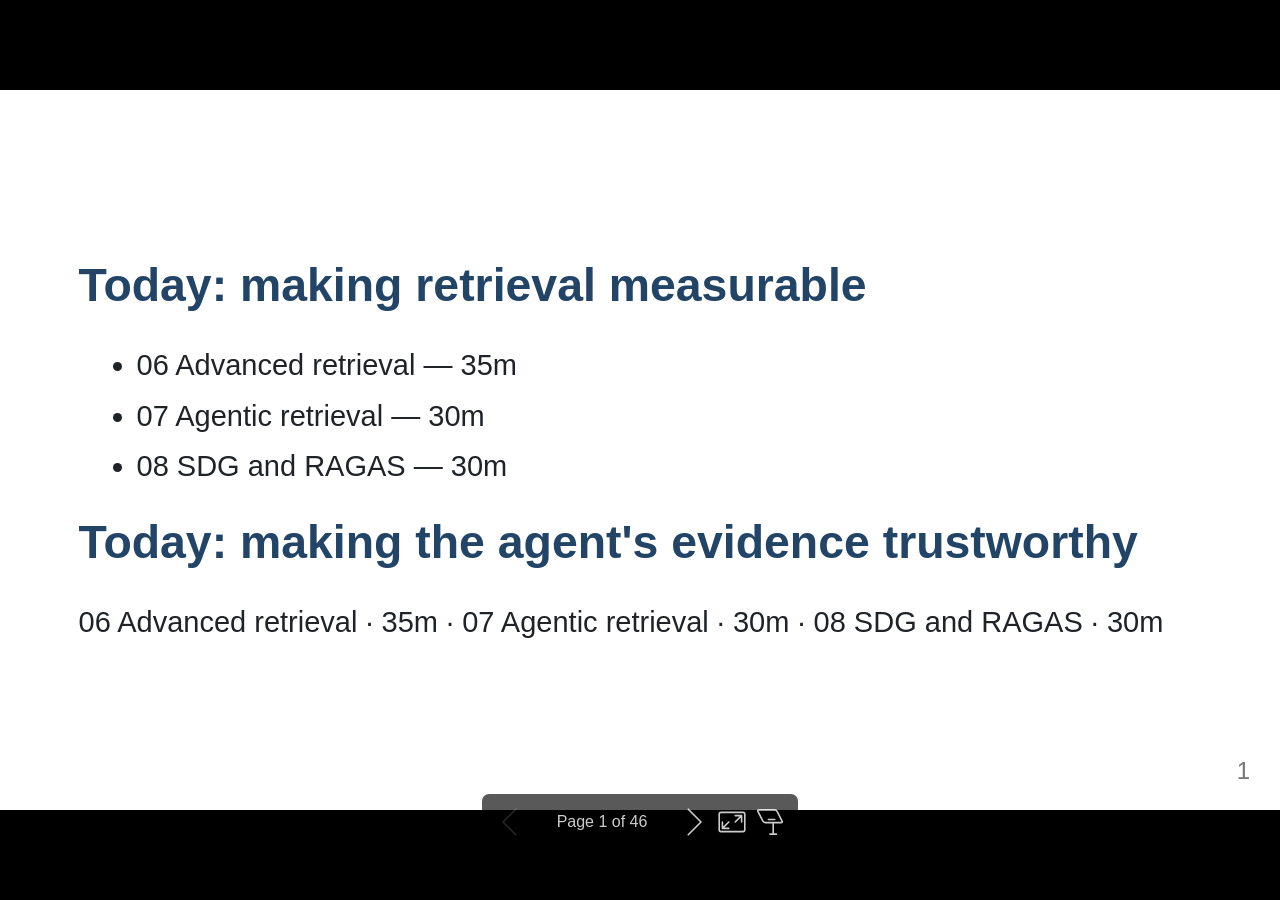
==== commit 1b7f6c39: "slides: one slide on Typesafe.ai, opening module 06 A "look at this new thing" slide at the top of a" ====
--- a/docs/slides/chicago-sept-24/day2/day2.html
+++ b/docs/slides/chicago-sept-24/day2/day2.html
@@ -8,7 +8,7 @@
  * @size 16:9 1280px 720px
  * @size 4:3 960px 720px
  */div#\:\$p > svg > foreignObject > section{--base-size-4:calc(var(--marpit-root-font-size, 1rem) * 0.25);--base-size-8:calc(var(--marpit-root-font-size, 1rem) * 0.5);--base-size-16:calc(var(--marpit-root-font-size, 1rem) * 1);--base-size-24:calc(var(--marpit-root-font-size, 1rem) * 1.5);--base-size-40:calc(var(--marpit-root-font-size, 1rem) * 2.5);--base-text-weight-normal:400;--base-text-weight-medium:500;--base-text-weight-semibold:600;--fontStack-monospace:ui-monospace, SFMono-Regular, SF Mono, Menlo, Consolas, Liberation Mono, monospace;--fgColor-accent:Highlight;}div#\:\$p > svg > foreignObject > section [data-theme=light],div#\:\$p > svg > foreignObject > section{color-scheme:light;--focus-outlineColor:#0969da;--fgColor-default:#1f2328;--fgColor-muted:#59636e;--fgColor-accent:#0969da;--fgColor-success:#1a7f37;--fgColor-attention:#9a6700;--fgColor-danger:#d1242f;--fgColor-done:#8250df;--bgColor-default:#fff;--bgColor-muted:#f6f8fa;--bgColor-neutral-muted:#818b981f;--bgColor-attention-muted:#fff8c5;--borderColor-default:#d1d9e0;--borderColor-muted:#d1d9e0b3;--borderColor-neutral-muted:#d1d9e0b3;--borderColor-accent-emphasis:#0969da;--borderColor-success-emphasis:#1a7f37;--borderColor-attention-emphasis:#9a6700;--borderColor-danger-emphasis:#cf222e;--borderColor-done-emphasis:#8250df;--color-prettylights-syntax-comment:#59636e;--color-prettylights-syntax-constant:#0550ae;--color-prettylights-syntax-constant-other-reference-link:#0a3069;--color-prettylights-syntax-entity:#6639ba;--color-prettylights-syntax-storage-modifier-import:#1f2328;--color-prettylights-syntax-entity-tag:#0550ae;--color-prettylights-syntax-keyword:#cf222e;--color-prettylights-syntax-string:#0a3069;--color-prettylights-syntax-variable:#953800;--color-prettylights-syntax-brackethighlighter-unmatched:#82071e;--color-prettylights-syntax-brackethighlighter-angle:#59636e;--color-prettylights-syntax-invalid-illegal-text:#f6f8fa;--color-prettylights-syntax-invalid-illegal-bg:#82071e;--color-prettylights-syntax-carriage-return-text:#f6f8fa;--color-prettylights-syntax-carriage-return-bg:#cf222e;--color-prettylights-syntax-string-regexp:#116329;--color-prettylights-syntax-markup-list:#3b2300;--color-prettylights-syntax-markup-heading:#0550ae;--color-prettylights-syntax-markup-italic:#1f2328;--color-prettylights-syntax-markup-bold:#1f2328;--color-prettylights-syntax-markup-deleted-text:#82071e;--color-prettylights-syntax-markup-deleted-bg:#ffebe9;--color-prettylights-syntax-markup-inserted-text:#116329;--color-prettylights-syntax-markup-inserted-bg:#dafbe1;--color-prettylights-syntax-markup-changed-text:#953800;--color-prettylights-syntax-markup-changed-bg:#ffd8b5;--color-prettylights-syntax-markup-ignored-text:#d1d9e0;--color-prettylights-syntax-markup-ignored-bg:#0550ae;--color-prettylights-syntax-meta-diff-range:#8250df;--color-prettylights-syntax-sublimelinter-gutter-mark:#818b98;}div#\:\$p > svg > foreignObject > section [data-theme=dark],div#\:\$p > svg > foreignObject > section:where(.invert){color-scheme:dark;--focus-outlineColor:#1f6feb;--fgColor-default:#f0f6fc;--fgColor-muted:#9198a1;--fgColor-accent:#4493f8;--fgColor-success:#3fb950;--fgColor-attention:#d29922;--fgColor-danger:#f85149;--fgColor-done:#ab7df8;--bgColor-default:#0d1117;--bgColor-muted:#151b23;--bgColor-neutral-muted:#656c7633;--bgColor-attention-muted:#bb800926;--borderColor-default:#3d444d;--borderColor-muted:#3d444db3;--borderColor-neutral-muted:#3d444db3;--borderColor-accent-emphasis:#1f6feb;--borderColor-success-emphasis:#238636;--borderColor-attention-emphasis:#9e6a03;--borderColor-danger-emphasis:#da3633;--borderColor-done-emphasis:#8957e5;--color-prettylights-syntax-comment:#9198a1;--color-prettylights-syntax-constant:#79c0ff;--color-prettylights-syntax-constant-other-reference-link:#a5d6ff;--color-prettylights-syntax-entity:#d2a8ff;--color-prettylights-syntax-storage-modifier-import:#f0f6fc;--color-prettylights-syntax-entity-tag:#7ee787;--color-prettylights-syntax-keyword:#ff7b72;--color-prettylights-syntax-string:#a5d6ff;--color-prettylights-syntax-variable:#ffa657;--color-prettylights-syntax-brackethighlighter-unmatched:#f85149;--color-prettylights-syntax-brackethighlighter-angle:#9198a1;--color-prettylights-syntax-invalid-illegal-text:#f0f6fc;--color-prettylights-syntax-invalid-illegal-bg:#8e1519;--color-prettylights-syntax-carriage-return-text:#f0f6fc;--color-prettylights-syntax-carriage-return-bg:#b62324;--color-prettylights-syntax-string-regexp:#7ee787;--color-prettylights-syntax-markup-list:#f2cc60;--color-prettylights-syntax-markup-heading:#1f6feb;--color-prettylights-syntax-markup-italic:#f0f6fc;--color-prettylights-syntax-markup-bold:#f0f6fc;--color-prettylights-syntax-markup-deleted-text:#ffdcd7;--color-prettylights-syntax-markup-deleted-bg:#67060c;--color-prettylights-syntax-markup-inserted-text:#aff5b4;--color-prettylights-syntax-markup-inserted-bg:#033a16;--color-prettylights-syntax-markup-changed-text:#ffdfb6;--color-prettylights-syntax-markup-changed-bg:#5a1e02;--color-prettylights-syntax-markup-ignored-text:#f0f6fc;--color-prettylights-syntax-markup-ignored-bg:#1158c7;--color-prettylights-syntax-meta-diff-range:#d2a8ff;--color-prettylights-syntax-sublimelinter-gutter-mark:#3d444d;}div#\:\$p > svg > foreignObject > section{-ms-text-size-adjust:100%;-webkit-text-size-adjust:100%;background-color:var(--bgColor-default);color:var(--fgColor-default);font-family:-apple-system,BlinkMacSystemFont,Segoe UI,Noto Sans,Helvetica,Arial,sans-serif,Apple Color Emoji,Segoe UI Emoji;font-size:16px;line-height:1.5;margin:0;word-wrap:break-word}div#\:\$p > svg > foreignObject > section{--marpit-root-font-size:16px;}div#\:\$p > svg > foreignObject > section :is(h1, marp-h1):hover .anchor .octicon-link:before,div#\:\$p > svg > foreignObject > section :is(h2, marp-h2):hover .anchor .octicon-link:before,div#\:\$p > svg > foreignObject > section :is(h3, marp-h3):hover .anchor .octicon-link:before,div#\:\$p > svg > foreignObject > section :is(h4, marp-h4):hover .anchor .octicon-link:before,div#\:\$p > svg > foreignObject > section :is(h5, marp-h5):hover .anchor .octicon-link:before,div#\:\$p > svg > foreignObject > section :is(h6, marp-h6):hover .anchor .octicon-link:before{background-color:currentColor;content:" ";display:inline-block;height:16px;-webkit-mask-image:url('data:image/svg+xml;charset=utf-8,<svg xmlns="http://www.w3.org/2000/svg" aria-hidden="true" viewBox="0 0 16 16"><path fill-rule="evenodd" d="M7.775 3.275a.75.75 0 0 0 1.06 1.06l1.25-1.25a2 2 0 1 1 2.83 2.83l-2.5 2.5a2 2 0 0 1-2.83 0 .75.75 0 0 0-1.06 1.06 3.5 3.5 0 0 0 4.95 0l2.5-2.5a3.5 3.5 0 0 0-4.95-4.95zm-4.69 9.64a2 2 0 0 1 0-2.83l2.5-2.5a2 2 0 0 1 2.83 0 .75.75 0 0 0 1.06-1.06 3.5 3.5 0 0 0-4.95 0l-2.5 2.5a3.5 3.5 0 0 0 4.95 4.95l1.25-1.25a.75.75 0 0 0-1.06-1.06l-1.25 1.25a2 2 0 0 1-2.83 0"/></svg>');mask-image:url('data:image/svg+xml;charset=utf-8,<svg xmlns="http://www.w3.org/2000/svg" aria-hidden="true" viewBox="0 0 16 16"><path fill-rule="evenodd" d="M7.775 3.275a.75.75 0 0 0 1.06 1.06l1.25-1.25a2 2 0 1 1 2.83 2.83l-2.5 2.5a2 2 0 0 1-2.83 0 .75.75 0 0 0-1.06 1.06 3.5 3.5 0 0 0 4.95 0l2.5-2.5a3.5 3.5 0 0 0-4.95-4.95zm-4.69 9.64a2 2 0 0 1 0-2.83l2.5-2.5a2 2 0 0 1 2.83 0 .75.75 0 0 0 1.06-1.06 3.5 3.5 0 0 0-4.95 0l-2.5 2.5a3.5 3.5 0 0 0 4.95 4.95l1.25-1.25a.75.75 0 0 0-1.06-1.06l-1.25 1.25a2 2 0 0 1-2.83 0"/></svg>');width:16px}div#\:\$p > svg > foreignObject > section details,div#\:\$p > svg > foreignObject > section figcaption,div#\:\$p > svg > foreignObject > section figure{display:block}div#\:\$p > svg > foreignObject > section summary{display:list-item}div#\:\$p > svg > foreignObject > section [hidden]{display:none!important}div#\:\$p > svg > foreignObject > section a{background-color:transparent;color:var(--fgColor-accent);text-decoration:none}div#\:\$p > svg > foreignObject > section abbr[title]{border-bottom:none;-webkit-text-decoration:underline dotted;text-decoration:underline dotted}div#\:\$p > svg > foreignObject > section b,div#\:\$p > svg > foreignObject > section strong{font-weight:var(--base-text-weight-semibold, 600)}div#\:\$p > svg > foreignObject > section dfn{font-style:italic}div#\:\$p > svg > foreignObject > section :is(h1, marp-h1){border-bottom:1px solid var(--borderColor-muted);font-size:2em;font-weight:var(--base-text-weight-semibold, 600);margin:.67em 0;padding-bottom:.3em}div#\:\$p > svg > foreignObject > section mark{background-color:var(--bgColor-attention-muted);color:var(--fgColor-default)}div#\:\$p > svg > foreignObject > section small{font-size:90%}div#\:\$p > svg > foreignObject > section sub,div#\:\$p > svg > foreignObject > section sup{font-size:75%;line-height:0;position:relative;vertical-align:baseline}div#\:\$p > svg > foreignObject > section sub{bottom:-.25em}div#\:\$p > svg > foreignObject > section sup{top:-.5em}div#\:\$p > svg > foreignObject > section img{border-style:none;box-sizing:content-box;max-width:100%}div#\:\$p > svg > foreignObject > section code,div#\:\$p > svg > foreignObject > section kbd,div#\:\$p > svg > foreignObject > section :is(pre, marp-pre),div#\:\$p > svg > foreignObject > section samp{font-family:monospace;font-size:1em}div#\:\$p > svg > foreignObject > section figure{margin:1em var(--base-size-40)}div#\:\$p > svg > foreignObject > section hr{background:transparent;background-color:var(--borderColor-default);border:0;box-sizing:content-box;height:.25em;margin:var(--base-size-24) 0;overflow:hidden;padding:0}div#\:\$p > svg > foreignObject > section input{font:inherit;font-family:inherit;font-size:inherit;line-height:inherit;margin:0;overflow:visible}div#\:\$p > svg > foreignObject > section [type=button],div#\:\$p > svg > foreignObject > section [type=reset],div#\:\$p > svg > foreignObject > section [type=submit]{-webkit-appearance:button;-moz-appearance:button;appearance:button}div#\:\$p > svg > foreignObject > section [type=checkbox],div#\:\$p > svg > foreignObject > section [type=radio]{box-sizing:border-box;padding:0}div#\:\$p > svg > foreignObject > section [type=number]::-webkit-inner-spin-button,div#\:\$p > svg > foreignObject > section [type=number]::-webkit-outer-spin-button{height:auto}div#\:\$p > svg > foreignObject > section [type=search]::-webkit-search-cancel-button,div#\:\$p > svg > foreignObject > section [type=search]::-webkit-search-decoration{-webkit-appearance:none;appearance:none}div#\:\$p > svg > foreignObject > section ::-webkit-input-placeholder{color:inherit;opacity:.54}div#\:\$p > svg > foreignObject > section ::-webkit-file-upload-button{-webkit-appearance:button;appearance:button;font:inherit}div#\:\$p > svg > foreignObject > section a:hover{text-decoration:underline}div#\:\$p > svg > foreignObject > section ::-moz-placeholder{color:var(--fgColor-muted);opacity:1}div#\:\$p > svg > foreignObject > section ::placeholder{color:var(--fgColor-muted);opacity:1}div#\:\$p > svg > foreignObject > section hr:after,div#\:\$p > svg > foreignObject > section hr:before{content:"";display:table}div#\:\$p > svg > foreignObject > section hr:after{clear:both}div#\:\$p > svg > foreignObject > section table{border-collapse:collapse;border-spacing:0;display:block;font-variant:tabular-nums;max-width:100%;overflow:auto;width:-moz-max-content;width:max-content}div#\:\$p > svg > foreignObject > section td,div#\:\$p > svg > foreignObject > section th{padding:0}div#\:\$p > svg > foreignObject > section details summary{cursor:pointer}div#\:\$p > svg > foreignObject > section [role=button]:focus,div#\:\$p > svg > foreignObject > section a:focus,div#\:\$p > svg > foreignObject > section input[type=checkbox]:focus,div#\:\$p > svg > foreignObject > section input[type=radio]:focus{box-shadow:none;outline:2px solid var(--focus-outlineColor);outline-offset:-2px}div#\:\$p > svg > foreignObject > section [role=button]:focus:not(:focus-visible),div#\:\$p > svg > foreignObject > section a:focus:not(:focus-visible),div#\:\$p > svg > foreignObject > section input[type=checkbox]:focus:not(:focus-visible),div#\:\$p > svg > foreignObject > section input[type=radio]:focus:not(:focus-visible){outline:1px solid transparent}div#\:\$p > svg > foreignObject > section [role=button]:focus-visible,div#\:\$p > svg > foreignObject > section a:focus-visible,div#\:\$p > svg > foreignObject > section input[type=checkbox]:focus-visible,div#\:\$p > svg > foreignObject > section input[type=radio]:focus-visible{box-shadow:none;outline:2px solid var(--focus-outlineColor);outline-offset:-2px}div#\:\$p > svg > foreignObject > section a:not([class]):focus,div#\:\$p > svg > foreignObject > section a:not([class]):focus-visible,div#\:\$p > svg > foreignObject > section input[type=checkbox]:focus,div#\:\$p > svg > foreignObject > section input[type=checkbox]:focus-visible,div#\:\$p > svg > foreignObject > section input[type=radio]:focus,div#\:\$p > svg > foreignObject > section input[type=radio]:focus-visible{outline-offset:0}div#\:\$p > svg > foreignObject > section kbd{background-color:var(--bgColor-muted);border-bottom-color:var(--borderColor-neutral-muted);border:1px solid var(--borderColor-neutral-muted);border-radius:6px;box-shadow:inset 0 -1px 0 var(--borderColor-neutral-muted);color:var(--fgColor-default);display:inline-block;font:11px var(--fontStack-monospace, ui-monospace, SFMono-Regular, SF Mono, Menlo, Consolas, Liberation Mono, monospace);line-height:10px;padding:var(--base-size-4);vertical-align:middle}div#\:\$p > svg > foreignObject > section :is(h1, marp-h1),div#\:\$p > svg > foreignObject > section :is(h2, marp-h2),div#\:\$p > svg > foreignObject > section :is(h3, marp-h3),div#\:\$p > svg > foreignObject > section :is(h4, marp-h4),div#\:\$p > svg > foreignObject > section :is(h5, marp-h5),div#\:\$p > svg > foreignObject > section :is(h6, marp-h6){font-weight:var(--base-text-weight-semibold, 600);line-height:1.25;margin-bottom:var(--base-size-16);margin-top:var(--base-size-24)}div#\:\$p > svg > foreignObject > section :is(h2, marp-h2){border-bottom:1px solid var(--borderColor-muted);font-size:1.5em;padding-bottom:.3em}div#\:\$p > svg > foreignObject > section :is(h2, marp-h2),div#\:\$p > svg > foreignObject > section :is(h3, marp-h3){font-weight:var(--base-text-weight-semibold, 600)}div#\:\$p > svg > foreignObject > section :is(h3, marp-h3){font-size:1.25em}div#\:\$p > svg > foreignObject > section :is(h4, marp-h4){font-size:1em}div#\:\$p > svg > foreignObject > section :is(h4, marp-h4),div#\:\$p > svg > foreignObject > section :is(h5, marp-h5){font-weight:var(--base-text-weight-semibold, 600)}div#\:\$p > svg > foreignObject > section :is(h5, marp-h5){font-size:.875em}div#\:\$p > svg > foreignObject > section :is(h6, marp-h6){color:var(--fgColor-muted);font-size:.85em;font-weight:var(--base-text-weight-semibold, 600)}div#\:\$p > svg > foreignObject > section p{margin-bottom:10px;margin-top:0}div#\:\$p > svg > foreignObject > section blockquote{border-left:.25em solid var(--borderColor-default);color:var(--fgColor-muted);margin:0;padding:0 1em}div#\:\$p > svg > foreignObject > section ol,div#\:\$p > svg > foreignObject > section ul{margin-bottom:0;margin-top:0;padding-left:2em}div#\:\$p > svg > foreignObject > section ol ol,div#\:\$p > svg > foreignObject > section ul ol{list-style-type:lower-roman}div#\:\$p > svg > foreignObject > section ol ol ol,div#\:\$p > svg > foreignObject > section ol ul ol,div#\:\$p > svg > foreignObject > section ul ol ol,div#\:\$p > svg > foreignObject > section ul ul ol{list-style-type:lower-alpha}div#\:\$p > svg > foreignObject > section dd{margin-left:0}div#\:\$p > svg > foreignObject > section code,div#\:\$p > svg > foreignObject > section :is(pre, marp-pre),div#\:\$p > svg > foreignObject > section samp,div#\:\$p > svg > foreignObject > section tt{font-family:var(--fontStack-monospace, ui-monospace, SFMono-Regular, SF Mono, Menlo, Consolas, Liberation Mono, monospace);font-size:12px}div#\:\$p > svg > foreignObject > section :is(pre, marp-pre){margin-bottom:0;margin-top:0;word-wrap:normal}div#\:\$p > svg > foreignObject > section .octicon{display:inline-block;overflow:visible!important;vertical-align:text-bottom;fill:currentColor}div#\:\$p > svg > foreignObject > section input::-webkit-inner-spin-button,div#\:\$p > svg > foreignObject > section input::-webkit-outer-spin-button{-webkit-appearance:none;appearance:none;margin:0}div#\:\$p > svg > foreignObject > section .mr-2{margin-right:var(--base-size-8, 8px)!important}div#\:\$p > svg > foreignObject > section:after,div#\:\$p > svg > foreignObject > section:before{display:table}div#\:\$p > svg > foreignObject > section:after{clear:both}div#\:\$p > svg > foreignObject > section>:first-child{margin-top:0!important}div#\:\$p > svg > foreignObject > section>:last-child{margin-bottom:0!important}div#\:\$p > svg > foreignObject > section a:not([href]){color:inherit;text-decoration:none}div#\:\$p > svg > foreignObject > section .absent{color:var(--fgColor-danger)}div#\:\$p > svg > foreignObject > section .anchor{float:left;line-height:1;margin-left:-20px;padding-right:var(--base-size-4)}div#\:\$p > svg > foreignObject > section .anchor:focus{outline:none}div#\:\$p > svg > foreignObject > section blockquote,div#\:\$p > svg > foreignObject > section details,div#\:\$p > svg > foreignObject > section dl,div#\:\$p > svg > foreignObject > section ol,div#\:\$p > svg > foreignObject > section p,div#\:\$p > svg > foreignObject > section :is(pre, marp-pre),div#\:\$p > svg > foreignObject > section table,div#\:\$p > svg > foreignObject > section ul{margin-bottom:var(--base-size-16);margin-top:0}div#\:\$p > svg > foreignObject > section blockquote>:first-child{margin-top:0}div#\:\$p > svg > foreignObject > section blockquote>:last-child{margin-bottom:0}div#\:\$p > svg > foreignObject > section :is(h1, marp-h1) .octicon-link,div#\:\$p > svg > foreignObject > section :is(h2, marp-h2) .octicon-link,div#\:\$p > svg > foreignObject > section :is(h3, marp-h3) .octicon-link,div#\:\$p > svg > foreignObject > section :is(h4, marp-h4) .octicon-link,div#\:\$p > svg > foreignObject > section :is(h5, marp-h5) .octicon-link,div#\:\$p > svg > foreignObject > section :is(h6, marp-h6) .octicon-link{color:var(--fgColor-default);vertical-align:middle;visibility:hidden}div#\:\$p > svg > foreignObject > section :is(h1, marp-h1):hover .anchor,div#\:\$p > svg > foreignObject > section :is(h2, marp-h2):hover .anchor,div#\:\$p > svg > foreignObject > section :is(h3, marp-h3):hover .anchor,div#\:\$p > svg > foreignObject > section :is(h4, marp-h4):hover .anchor,div#\:\$p > svg > foreignObject > section :is(h5, marp-h5):hover .anchor,div#\:\$p > svg > foreignObject > section :is(h6, marp-h6):hover .anchor{text-decoration:none}div#\:\$p > svg > foreignObject > section :is(h1, marp-h1):hover .anchor .octicon-link,div#\:\$p > svg > foreignObject > section :is(h2, marp-h2):hover .anchor .octicon-link,div#\:\$p > svg > foreignObject > section :is(h3, marp-h3):hover .anchor .octicon-link,div#\:\$p > svg > foreignObject > section :is(h4, marp-h4):hover .anchor .octicon-link,div#\:\$p > svg > foreignObject > section :is(h5, marp-h5):hover .anchor .octicon-link,div#\:\$p > svg > foreignObject > section :is(h6, marp-h6):hover .anchor .octicon-link{visibility:visible}div#\:\$p > svg > foreignObject > section :is(h1, marp-h1) code,div#\:\$p > svg > foreignObject > section :is(h1, marp-h1) tt,div#\:\$p > svg > foreignObject > section :is(h2, marp-h2) code,div#\:\$p > svg > foreignObject > section :is(h2, marp-h2) tt,div#\:\$p > svg > foreignObject > section :is(h3, marp-h3) code,div#\:\$p > svg > foreignObject > section :is(h3, marp-h3) tt,div#\:\$p > svg > foreignObject > section :is(h4, marp-h4) code,div#\:\$p > svg > foreignObject > section :is(h4, marp-h4) tt,div#\:\$p > svg > foreignObject > section :is(h5, marp-h5) code,div#\:\$p > svg > foreignObject > section :is(h5, marp-h5) tt,div#\:\$p > svg > foreignObject > section :is(h6, marp-h6) code,div#\:\$p > svg > foreignObject > section :is(h6, marp-h6) tt{font-size:inherit;padding:0 .2em}div#\:\$p > svg > foreignObject > section summary :is(h1, marp-h1),div#\:\$p > svg > foreignObject > section summary :is(h2, marp-h2),div#\:\$p > svg > foreignObject > section summary :is(h3, marp-h3),div#\:\$p > svg > foreignObject > section summary :is(h4, marp-h4),div#\:\$p > svg > foreignObject > section summary :is(h5, marp-h5),div#\:\$p > svg > foreignObject > section summary :is(h6, marp-h6){display:inline-block}div#\:\$p > svg > foreignObject > section summary :is(h1, marp-h1) .anchor,div#\:\$p > svg > foreignObject > section summary :is(h2, marp-h2) .anchor,div#\:\$p > svg > foreignObject > section summary :is(h3, marp-h3) .anchor,div#\:\$p > svg > foreignObject > section summary :is(h4, marp-h4) .anchor,div#\:\$p > svg > foreignObject > section summary :is(h5, marp-h5) .anchor,div#\:\$p > svg > foreignObject > section summary :is(h6, marp-h6) .anchor{margin-left:-40px}div#\:\$p > svg > foreignObject > section summary :is(h1, marp-h1),div#\:\$p > svg > foreignObject > section summary :is(h2, marp-h2){border-bottom:0;padding-bottom:0}div#\:\$p > svg > foreignObject > section ol.no-list,div#\:\$p > svg > foreignObject > section ul.no-list{list-style-type:none;padding:0}div#\:\$p > svg > foreignObject > section ol[type="a s"]{list-style-type:lower-alpha}div#\:\$p > svg > foreignObject > section ol[type="A s"]{list-style-type:upper-alpha}div#\:\$p > svg > foreignObject > section ol[type="i s"]{list-style-type:lower-roman}div#\:\$p > svg > foreignObject > section ol[type="I s"]{list-style-type:upper-roman}div#\:\$p > svg > foreignObject > section div>ol:not([type]),div#\:\$p > svg > foreignObject > section ol[type="1"]{list-style-type:decimal}div#\:\$p > svg > foreignObject > section ol ol,div#\:\$p > svg > foreignObject > section ol ul,div#\:\$p > svg > foreignObject > section ul ol,div#\:\$p > svg > foreignObject > section ul ul{margin-bottom:0;margin-top:0}div#\:\$p > svg > foreignObject > section li>p{margin-top:var(--base-size-16)}div#\:\$p > svg > foreignObject > section li+li{margin-top:.25em}div#\:\$p > svg > foreignObject > section dl{padding:0}div#\:\$p > svg > foreignObject > section dl dt{font-size:1em;font-style:italic;font-weight:var(--base-text-weight-semibold, 600);margin-top:var(--base-size-16);padding:0}div#\:\$p > svg > foreignObject > section dl dd{margin-bottom:var(--base-size-16);padding:0 var(--base-size-16)}div#\:\$p > svg > foreignObject > section table th{font-weight:var(--base-text-weight-semibold, 600)}div#\:\$p > svg > foreignObject > section table td,div#\:\$p > svg > foreignObject > section table th{border:1px solid var(--borderColor-default);padding:6px 13px}div#\:\$p > svg > foreignObject > section table td>:last-child{margin-bottom:0}div#\:\$p > svg > foreignObject > section table tr{background-color:var(--bgColor-default);border-top:1px solid var(--borderColor-muted)}div#\:\$p > svg > foreignObject > section table tr:nth-child(2n){background-color:var(--bgColor-muted)}div#\:\$p > svg > foreignObject > section table img{background-color:transparent}div#\:\$p > svg > foreignObject > section img[align=right]{padding-left:20px}div#\:\$p > svg > foreignObject > section img[align=left]{padding-right:20px}div#\:\$p > svg > foreignObject > section .emoji{background-color:transparent;max-width:none;vertical-align:text-top}div#\:\$p > svg > foreignObject > section :is(span, marp-span).frame,div#\:\$p > svg > foreignObject > section :is(span, marp-span).frame>:is(span, marp-span){display:block;overflow:hidden}div#\:\$p > svg > foreignObject > section :is(span, marp-span).frame>:is(span, marp-span){border:1px solid var(--borderColor-default);float:left;margin:13px 0 0;padding:7px;width:auto}div#\:\$p > svg > foreignObject > section :is(span, marp-span).frame :is(span, marp-span) img{display:block;float:left}div#\:\$p > svg > foreignObject > section :is(span, marp-span).frame :is(span, marp-span) :is(span, marp-span){clear:both;color:var(--fgColor-default);display:block;padding:5px 0 0}div#\:\$p > svg > foreignObject > section :is(span, marp-span).align-center{clear:both;display:block;overflow:hidden}div#\:\$p > svg > foreignObject > section :is(span, marp-span).align-center>:is(span, marp-span){display:block;margin:13px auto 0;overflow:hidden;text-align:center}div#\:\$p > svg > foreignObject > section :is(span, marp-span).align-center :is(span, marp-span) img{margin:0 auto;text-align:center}div#\:\$p > svg > foreignObject > section :is(span, marp-span).align-right{clear:both;display:block;overflow:hidden}div#\:\$p > svg > foreignObject > section :is(span, marp-span).align-right>:is(span, marp-span){display:block;margin:13px 0 0;overflow:hidden;text-align:right}div#\:\$p > svg > foreignObject > section :is(span, marp-span).align-right :is(span, marp-span) img{margin:0;text-align:right}div#\:\$p > svg > foreignObject > section :is(span, marp-span).float-left{display:block;float:left;margin-right:13px;overflow:hidden}div#\:\$p > svg > foreignObject > section :is(span, marp-span).float-left :is(span, marp-span){margin:13px 0 0}div#\:\$p > svg > foreignObject > section :is(span, marp-span).float-right{display:block;float:right;margin-left:13px;overflow:hidden}div#\:\$p > svg > foreignObject > section :is(span, marp-span).float-right>:is(span, marp-span){display:block;margin:13px auto 0;overflow:hidden;text-align:right}div#\:\$p > svg > foreignObject > section code,div#\:\$p > svg > foreignObject > section tt{background-color:var(--bgColor-neutral-muted);border-radius:6px;font-size:85%;margin:0;padding:.2em .4em;white-space:break-spaces}div#\:\$p > svg > foreignObject > section code br,div#\:\$p > svg > foreignObject > section tt br{display:none}div#\:\$p > svg > foreignObject > section del code{text-decoration:inherit}div#\:\$p > svg > foreignObject > section samp{font-size:85%}div#\:\$p > svg > foreignObject > section :is(pre, marp-pre) code{font-size:100%}div#\:\$p > svg > foreignObject > section :is(pre, marp-pre)>code{background:transparent;border:0;margin:0;padding:0;white-space:pre;word-break:normal}div#\:\$p > svg > foreignObject > section .highlight{margin-bottom:var(--base-size-16)}div#\:\$p > svg > foreignObject > section .highlight :is(pre, marp-pre){margin-bottom:0;word-break:normal}div#\:\$p > svg > foreignObject > section :is(pre, marp-pre){background-color:var(--bgColor-muted);border-radius:6px;color:var(--fgColor-default);font-size:85%;line-height:1.45;overflow:auto;padding:var(--base-size-16)}div#\:\$p > svg > foreignObject > section :is(pre, marp-pre) code,div#\:\$p > svg > foreignObject > section :is(pre, marp-pre) tt{display:inline;line-height:inherit;margin:0;max-width:auto;overflow:visible;padding:0;word-wrap:normal;background-color:transparent;border:0}div#\:\$p > svg > foreignObject > section .csv-data td,div#\:\$p > svg > foreignObject > section .csv-data th{font-size:12px;line-height:1;overflow:hidden;padding:5px;text-align:left;white-space:nowrap}div#\:\$p > svg > foreignObject > section .csv-data .blob-num{background:var(--bgColor-default);border:0;padding:10px var(--base-size-8) 9px;text-align:right}div#\:\$p > svg > foreignObject > section .csv-data tr{border-top:0}div#\:\$p > svg > foreignObject > section .csv-data th{background:var(--bgColor-muted);border-top:0;font-weight:var(--base-text-weight-semibold, 600)}div#\:\$p > svg > foreignObject > section [data-footnote-ref]:before{content:"["}div#\:\$p > svg > foreignObject > section [data-footnote-ref]:after{content:"]"}div#\:\$p > svg > foreignObject > section .footnotes{border-top:1px solid var(--borderColor-default);color:var(--fgColor-muted);font-size:12px}div#\:\$p > svg > foreignObject > section div#\:\$p > svg > foreignObject > section section.footnotes{--marpit-root-font-size:12px;}div#\:\$p > svg > foreignObject > section .footnotes ol,div#\:\$p > svg > foreignObject > section .footnotes ol ul{padding-left:var(--base-size-16)}div#\:\$p > svg > foreignObject > section .footnotes ol ul{display:inline-block;margin-top:var(--base-size-16)}div#\:\$p > svg > foreignObject > section .footnotes li{position:relative}div#\:\$p > svg > foreignObject > section .footnotes li:target:before{border:2px solid var(--borderColor-accent-emphasis);border-radius:6px;bottom:calc(var(--base-size-8)*-1);content:"";left:calc(var(--base-size-24)*-1);pointer-events:none;position:absolute;right:calc(var(--base-size-8)*-1);top:calc(var(--base-size-8)*-1)}div#\:\$p > svg > foreignObject > section .footnotes li:target{color:var(--fgColor-default)}div#\:\$p > svg > foreignObject > section .footnotes .data-footnote-backref g-emoji{font-family:monospace}div#\:\$p > svg > foreignObject > section body:has(:modal){padding-right:var(--dialog-scrollgutter)!important}div#\:\$p > svg > foreignObject > section .pl-c{color:var(--color-prettylights-syntax-comment)}div#\:\$p > svg > foreignObject > section .pl-c1,div#\:\$p > svg > foreignObject > section .pl-s .pl-v{color:var(--color-prettylights-syntax-constant)}div#\:\$p > svg > foreignObject > section .pl-e,div#\:\$p > svg > foreignObject > section .pl-en{color:var(--color-prettylights-syntax-entity)}div#\:\$p > svg > foreignObject > section .pl-s .pl-s1,div#\:\$p > svg > foreignObject > section .pl-smi{color:var(--color-prettylights-syntax-storage-modifier-import)}div#\:\$p > svg > foreignObject > section .pl-ent{color:var(--color-prettylights-syntax-entity-tag)}div#\:\$p > svg > foreignObject > section .pl-k{color:var(--color-prettylights-syntax-keyword)}div#\:\$p > svg > foreignObject > section .pl-pds,div#\:\$p > svg > foreignObject > section .pl-s,div#\:\$p > svg > foreignObject > section .pl-s .pl-pse .pl-s1,div#\:\$p > svg > foreignObject > section .pl-sr,div#\:\$p > svg > foreignObject > section .pl-sr .pl-cce,div#\:\$p > svg > foreignObject > section .pl-sr .pl-sra,div#\:\$p > svg > foreignObject > section .pl-sr .pl-sre{color:var(--color-prettylights-syntax-string)}div#\:\$p > svg > foreignObject > section .pl-smw,div#\:\$p > svg > foreignObject > section .pl-v{color:var(--color-prettylights-syntax-variable)}div#\:\$p > svg > foreignObject > section .pl-bu{color:var(--color-prettylights-syntax-brackethighlighter-unmatched)}div#\:\$p > svg > foreignObject > section .pl-ii{background-color:var(--color-prettylights-syntax-invalid-illegal-bg);color:var(--color-prettylights-syntax-invalid-illegal-text)}div#\:\$p > svg > foreignObject > section .pl-c2{background-color:var(--color-prettylights-syntax-carriage-return-bg);color:var(--color-prettylights-syntax-carriage-return-text)}div#\:\$p > svg > foreignObject > section .pl-sr .pl-cce{color:var(--color-prettylights-syntax-string-regexp);font-weight:700}div#\:\$p > svg > foreignObject > section .pl-ml{color:var(--color-prettylights-syntax-markup-list)}div#\:\$p > svg > foreignObject > section .pl-mh,div#\:\$p > svg > foreignObject > section .pl-mh .pl-en,div#\:\$p > svg > foreignObject > section .pl-ms{color:var(--color-prettylights-syntax-markup-heading);font-weight:700}div#\:\$p > svg > foreignObject > section .pl-mi{color:var(--color-prettylights-syntax-markup-italic);font-style:italic}div#\:\$p > svg > foreignObject > section .pl-mb{color:var(--color-prettylights-syntax-markup-bold);font-weight:700}div#\:\$p > svg > foreignObject > section .pl-md{background-color:var(--color-prettylights-syntax-markup-deleted-bg);color:var(--color-prettylights-syntax-markup-deleted-text)}div#\:\$p > svg > foreignObject > section .pl-mi1{background-color:var(--color-prettylights-syntax-markup-inserted-bg);color:var(--color-prettylights-syntax-markup-inserted-text)}div#\:\$p > svg > foreignObject > section .pl-mc{background-color:var(--color-prettylights-syntax-markup-changed-bg);color:var(--color-prettylights-syntax-markup-changed-text)}div#\:\$p > svg > foreignObject > section .pl-mi2{background-color:var(--color-prettylights-syntax-markup-ignored-bg);color:var(--color-prettylights-syntax-markup-ignored-text)}div#\:\$p > svg > foreignObject > section .pl-mdr{color:var(--color-prettylights-syntax-meta-diff-range);font-weight:700}div#\:\$p > svg > foreignObject > section .pl-ba{color:var(--color-prettylights-syntax-brackethighlighter-angle)}div#\:\$p > svg > foreignObject > section .pl-sg{color:var(--color-prettylights-syntax-sublimelinter-gutter-mark)}div#\:\$p > svg > foreignObject > section .pl-corl{color:var(--color-prettylights-syntax-constant-other-reference-link);text-decoration:underline}div#\:\$p > svg > foreignObject > section [role=button]:focus:not(:focus-visible),div#\:\$p > svg > foreignObject > section [role=tabpanel][tabindex="0"]:focus:not(:focus-visible),div#\:\$p > svg > foreignObject > section a:focus:not(:focus-visible),div#\:\$p > svg > foreignObject > section button:focus:not(:focus-visible),div#\:\$p > svg > foreignObject > section summary:focus:not(:focus-visible){box-shadow:none;outline:none}div#\:\$p > svg > foreignObject > section [tabindex="0"]:focus:not(:focus-visible),div#\:\$p > svg > foreignObject > section details-dialog:focus:not(:focus-visible){outline:none}div#\:\$p > svg > foreignObject > section g-emoji{display:inline-block;font-family:Apple Color Emoji,Segoe UI Emoji,Segoe UI Symbol;font-size:1em;font-style:normal!important;font-weight:var(--base-text-weight-normal, 400);line-height:1;min-width:1ch;vertical-align:-.075em}div#\:\$p > svg > foreignObject > section g-emoji img{height:1em;width:1em}div#\:\$p > svg > foreignObject > section .task-list-item{list-style-type:none}div#\:\$p > svg > foreignObject > section .task-list-item label{font-weight:var(--base-text-weight-normal, 400)}div#\:\$p > svg > foreignObject > section .task-list-item.enabled label{cursor:pointer}div#\:\$p > svg > foreignObject > section .task-list-item+.task-list-item{margin-top:var(--base-size-4)}div#\:\$p > svg > foreignObject > section .task-list-item .handle{display:none}div#\:\$p > svg > foreignObject > section .task-list-item-checkbox{margin:0 .2em .25em -1.4em;vertical-align:middle}div#\:\$p > svg > foreignObject > section ul:dir(rtl) .task-list-item-checkbox{margin:0 -1.6em .25em .2em}div#\:\$p > svg > foreignObject > section ol:dir(rtl) .task-list-item-checkbox{margin:0 -1.6em .25em .2em}div#\:\$p > svg > foreignObject > section .contains-task-list:focus-within .task-list-item-convert-container,div#\:\$p > svg > foreignObject > section .contains-task-list:hover .task-list-item-convert-container{display:block;height:24px;overflow:visible;width:auto;clip:auto}div#\:\$p > svg > foreignObject > section ::-webkit-calendar-picker-indicator{filter:invert(50%)}div#\:\$p > svg > foreignObject > section .markdown-alert{border-left:.25em solid var(--borderColor-default);color:inherit;margin-bottom:var(--base-size-16);padding:var(--base-size-8) var(--base-size-16)}div#\:\$p > svg > foreignObject > section .markdown-alert>:first-child{margin-top:0}div#\:\$p > svg > foreignObject > section .markdown-alert>:last-child{margin-bottom:0}div#\:\$p > svg > foreignObject > section .markdown-alert .markdown-alert-title{align-items:center;display:flex;font-weight:var(--base-text-weight-medium, 500);line-height:1}div#\:\$p > svg > foreignObject > section .markdown-alert.markdown-alert-note{border-left-color:var(--borderColor-accent-emphasis)}div#\:\$p > svg > foreignObject > section .markdown-alert.markdown-alert-note .markdown-alert-title{color:var(--fgColor-accent)}div#\:\$p > svg > foreignObject > section .markdown-alert.markdown-alert-important{border-left-color:var(--borderColor-done-emphasis)}div#\:\$p > svg > foreignObject > section .markdown-alert.markdown-alert-important .markdown-alert-title{color:var(--fgColor-done)}div#\:\$p > svg > foreignObject > section .markdown-alert.markdown-alert-warning{border-left-color:var(--borderColor-attention-emphasis)}div#\:\$p > svg > foreignObject > section .markdown-alert.markdown-alert-warning .markdown-alert-title{color:var(--fgColor-attention)}div#\:\$p > svg > foreignObject > section .markdown-alert.markdown-alert-tip{border-left-color:var(--borderColor-success-emphasis)}div#\:\$p > svg > foreignObject > section .markdown-alert.markdown-alert-tip .markdown-alert-title{color:var(--fgColor-success)}div#\:\$p > svg > foreignObject > section .markdown-alert.markdown-alert-caution{border-left-color:var(--borderColor-danger-emphasis)}div#\:\$p > svg > foreignObject > section .markdown-alert.markdown-alert-caution .markdown-alert-title{color:var(--fgColor-danger)}div#\:\$p > svg > foreignObject > section>:first-child>.heading-element:first-child{margin-top:0!important}div#\:\$p > svg > foreignObject > section .highlight :is(pre, marp-pre):has(+.zeroclipboard-container){min-height:52px}div#\:\$p > svg > foreignObject > section :is(h1, marp-h1){color:var(--h1-color);font-size:1.6em}div#\:\$p > svg > foreignObject > section :is(h1, marp-h1),div#\:\$p > svg > foreignObject > section :is(h2, marp-h2){border-bottom:none}div#\:\$p > svg > foreignObject > section :is(h2, marp-h2){font-size:1.3em}div#\:\$p > svg > foreignObject > section :is(h3, marp-h3){font-size:1.1em}div#\:\$p > svg > foreignObject > section :is(h4, marp-h4){font-size:1.05em}div#\:\$p > svg > foreignObject > section :is(h5, marp-h5){font-size:1em}div#\:\$p > svg > foreignObject > section :is(h6, marp-h6){font-size:.9em}div#\:\$p > svg > foreignObject > section :is(h1, marp-h1) strong,div#\:\$p > svg > foreignObject > section :is(h2, marp-h2) strong,div#\:\$p > svg > foreignObject > section :is(h3, marp-h3) strong,div#\:\$p > svg > foreignObject > section :is(h4, marp-h4) strong,div#\:\$p > svg > foreignObject > section :is(h5, marp-h5) strong,div#\:\$p > svg > foreignObject > section :is(h6, marp-h6) strong{color:var(--heading-strong-color);font-weight:inherit}div#\:\$p > svg > foreignObject > section :is(h1, marp-h1)::part(auto-scaling),div#\:\$p > svg > foreignObject > section :is(h2, marp-h2)::part(auto-scaling),div#\:\$p > svg > foreignObject > section :is(h3, marp-h3)::part(auto-scaling),div#\:\$p > svg > foreignObject > section :is(h4, marp-h4)::part(auto-scaling),div#\:\$p > svg > foreignObject > section :is(h5, marp-h5)::part(auto-scaling),div#\:\$p > svg > foreignObject > section :is(h6, marp-h6)::part(auto-scaling){max-height:563px}div#\:\$p > svg > foreignObject > section hr{height:0;padding-top:.25em}div#\:\$p > svg > foreignObject > section img{background-color:transparent}div#\:\$p > svg > foreignObject > section :is(pre, marp-pre){border:1px solid var(--borderColor-default);line-height:1.15;overflow:visible}div#\:\$p > svg > foreignObject > section :is(pre, marp-pre)::part(auto-scaling){max-height:529px}div#\:\$p > svg > foreignObject > section :is(pre, marp-pre) :where(.hljs){color:var(--color-prettylights-syntax-storage-modifier-import)}div#\:\$p > svg > foreignObject > section :is(pre, marp-pre) :where(.hljs-doctag),div#\:\$p > svg > foreignObject > section :is(pre, marp-pre) :where(.hljs-keyword),div#\:\$p > svg > foreignObject > section :is(pre, marp-pre) :where(.hljs-meta .hljs-keyword),div#\:\$p > svg > foreignObject > section :is(pre, marp-pre) :where(.hljs-template-tag),div#\:\$p > svg > foreignObject > section :is(pre, marp-pre) :where(.hljs-template-variable),div#\:\$p > svg > foreignObject > section :is(pre, marp-pre) :where(.hljs-type),div#\:\$p > svg > foreignObject > section :is(pre, marp-pre) :where(.hljs-variable.language_){color:var(--color-prettylights-syntax-keyword)}div#\:\$p > svg > foreignObject > section :is(pre, marp-pre) :where(.hljs-title),div#\:\$p > svg > foreignObject > section :is(pre, marp-pre) :where(.hljs-title.class_),div#\:\$p > svg > foreignObject > section :is(pre, marp-pre) :where(.hljs-title.class_.inherited__),div#\:\$p > svg > foreignObject > section :is(pre, marp-pre) :where(.hljs-title.function_){color:var(--color-prettylights-syntax-entity)}div#\:\$p > svg > foreignObject > section :is(pre, marp-pre) :where(.hljs-attr),div#\:\$p > svg > foreignObject > section :is(pre, marp-pre) :where(.hljs-attribute),div#\:\$p > svg > foreignObject > section :is(pre, marp-pre) :where(.hljs-literal),div#\:\$p > svg > foreignObject > section :is(pre, marp-pre) :where(.hljs-meta),div#\:\$p > svg > foreignObject > section :is(pre, marp-pre) :where(.hljs-number),div#\:\$p > svg > foreignObject > section :is(pre, marp-pre) :where(.hljs-operator),div#\:\$p > svg > foreignObject > section :is(pre, marp-pre) :where(.hljs-selector-attr),div#\:\$p > svg > foreignObject > section :is(pre, marp-pre) :where(.hljs-selector-class),div#\:\$p > svg > foreignObject > section :is(pre, marp-pre) :where(.hljs-selector-id),div#\:\$p > svg > foreignObject > section :is(pre, marp-pre) :where(.hljs-variable){color:var(--color-prettylights-syntax-constant)}div#\:\$p > svg > foreignObject > section :is(pre, marp-pre) :where(.hljs-meta .hljs-string),div#\:\$p > svg > foreignObject > section :is(pre, marp-pre) :where(.hljs-regexp),div#\:\$p > svg > foreignObject > section :is(pre, marp-pre) :where(.hljs-string){color:var(--color-prettylights-syntax-string)}div#\:\$p > svg > foreignObject > section :is(pre, marp-pre) :where(.hljs-built_in),div#\:\$p > svg > foreignObject > section :is(pre, marp-pre) :where(.hljs-symbol){color:var(--color-prettylights-syntax-variable)}div#\:\$p > svg > foreignObject > section :is(pre, marp-pre) :where(.hljs-code),div#\:\$p > svg > foreignObject > section :is(pre, marp-pre) :where(.hljs-comment),div#\:\$p > svg > foreignObject > section :is(pre, marp-pre) :where(.hljs-formula){color:var(--color-prettylights-syntax-comment)}div#\:\$p > svg > foreignObject > section :is(pre, marp-pre) :where(.hljs-name),div#\:\$p > svg > foreignObject > section :is(pre, marp-pre) :where(.hljs-quote),div#\:\$p > svg > foreignObject > section :is(pre, marp-pre) :where(.hljs-selector-pseudo),div#\:\$p > svg > foreignObject > section :is(pre, marp-pre) :where(.hljs-selector-tag){color:var(--color-prettylights-syntax-entity-tag)}div#\:\$p > svg > foreignObject > section :is(pre, marp-pre) :where(.hljs-subst){color:var(--color-prettylights-syntax-storage-modifier-import)}div#\:\$p > svg > foreignObject > section :is(pre, marp-pre) :where(.hljs-section){color:var(--color-prettylights-syntax-markup-heading);font-weight:700}div#\:\$p > svg > foreignObject > section :is(pre, marp-pre) :where(.hljs-bullet){color:var(--color-prettylights-syntax-markup-list)}div#\:\$p > svg > foreignObject > section :is(pre, marp-pre) :where(.hljs-emphasis){color:var(--color-prettylights-syntax-markup-italic);font-style:italic}div#\:\$p > svg > foreignObject > section :is(pre, marp-pre) :where(.hljs-strong){color:var(--color-prettylights-syntax-markup-bold);font-weight:700}div#\:\$p > svg > foreignObject > section :is(pre, marp-pre) :where(.hljs-addition){background-color:var(--color-prettylights-syntax-markup-inserted-bg);color:var(--color-prettylights-syntax-markup-inserted-text)}div#\:\$p > svg > foreignObject > section :is(pre, marp-pre) :where(.hljs-deletion){background-color:var(--color-prettylights-syntax-markup-deleted-bg);color:var(--color-prettylights-syntax-markup-deleted-text)}div#\:\$p > svg > foreignObject > section footer,div#\:\$p > svg > foreignObject > section header{color:var(--header-footer-color);font-size:18px;left:30px;margin:0;position:absolute}div#\:\$p > svg > foreignObject > section header{top:21px}div#\:\$p > svg > foreignObject > section footer{bottom:21px}div#\:\$p > svg > foreignObject > section{--h1-color:#246;--header-footer-color:hsla(0,0%,40%,.75);--heading-strong-color:#48c;--paginate-color:#777;--base-size-4:4px;--base-size-8:8px;--base-size-16:16px;--base-size-24:24px;--base-size-40:40px;align-items:stretch;display:block;flex-flow:column nowrap;font-size:29px;height:720px;padding:78.5px;place-content:safe center center;width:1280px}div#\:\$p > svg > foreignObject > section{--marpit-root-font-size:29px;}div#\:\$p > svg > foreignObject > section:where(.invert){--h1-color:#cee7ff;--header-footer-color:hsla(0,0%,60%,.75);--heading-strong-color:#7bf;--paginate-color:#999;}div#\:\$p > svg > foreignObject > section>:last-child,div#\:\$p > svg > foreignObject > section[data-footer]>:nth-last-child(2){margin-bottom:0}div#\:\$p > svg > foreignObject > section>:first-child,div#\:\$p > svg > foreignObject > section>header:first-child+*{margin-top:0}div#\:\$p > svg > foreignObject > section:after{bottom:21px;color:var(--paginate-color);font-size:24px;padding:0;position:absolute;right:30px}div#\:\$p > svg > foreignObject > section:after{--marpit-root-font-size:24px;}div#\:\$p > svg > foreignObject > section[data-color] :is(h1, marp-h1),div#\:\$p > svg > foreignObject > section[data-color] :is(h2, marp-h2),div#\:\$p > svg > foreignObject > section[data-color] :is(h3, marp-h3),div#\:\$p > svg > foreignObject > section[data-color] :is(h4, marp-h4),div#\:\$p > svg > foreignObject > section[data-color] :is(h5, marp-h5),div#\:\$p > svg > foreignObject > section[data-color] :is(h6, marp-h6){color:currentcolor}div#\:\$p > svg > foreignObject > section{width:1280px;height:720px}div#\:\$p > svg > foreignObject > section[data-marpit-advanced-background="background"]{columns:initial!important;display:block!important;padding:0!important}div#\:\$p > svg > foreignObject > section[data-marpit-advanced-background="background"]::before, div#\:\$p > svg > foreignObject > section[data-marpit-advanced-background="background"]::after, div#\:\$p > svg > foreignObject > section[data-marpit-advanced-background="content"]::before, div#\:\$p > svg > foreignObject > section[data-marpit-advanced-background="content"]::after{display:none!important}div#\:\$p > svg > foreignObject > section[data-marpit-advanced-background="background"] > div[data-marpit-advanced-background-container]{all:initial;display:flex;flex-direction:row;height:100%;overflow:hidden;width:100%}div#\:\$p > svg > foreignObject > section[data-marpit-advanced-background="background"] > div[data-marpit-advanced-background-container][data-marpit-advanced-background-direction="vertical"]{flex-direction:column}div#\:\$p > svg > foreignObject > section[data-marpit-advanced-background="background"][data-marpit-advanced-background-split] > div[data-marpit-advanced-background-container]{width:var(--marpit-advanced-background-split, 50%)}div#\:\$p > svg > foreignObject > section[data-marpit-advanced-background="background"][data-marpit-advanced-background-split="right"] > div[data-marpit-advanced-background-container]{margin-left:calc(100% - var(--marpit-advanced-background-split, 50%))}div#\:\$p > svg > foreignObject > section[data-marpit-advanced-background="background"] > div[data-marpit-advanced-background-container] > figure{all:initial;background-position:center;background-repeat:no-repeat;background-size:cover;flex:auto;margin:0}div#\:\$p > svg > foreignObject > section[data-marpit-advanced-background="background"] > div[data-marpit-advanced-background-container] > figure > figcaption{position:absolute;border:0;clip:rect(0, 0, 0, 0);height:1px;margin:-1px;overflow:hidden;padding:0;white-space:nowrap;width:1px}div#\:\$p > svg > foreignObject > section[data-marpit-advanced-background="content"], div#\:\$p > svg > foreignObject > section[data-marpit-advanced-background="pseudo"]{background:transparent!important}div#\:\$p > svg > foreignObject > section[data-marpit-advanced-background="pseudo"], div#\:\$p > svg[data-marpit-svg] > foreignObject[data-marpit-advanced-background="pseudo"]{pointer-events:none!important}div#\:\$p > svg > foreignObject > section[data-marpit-advanced-background-split]{width:100%;height:100%}
-</style></head><body><div class="bespoke-marp-osc"><button data-bespoke-marp-osc="prev" tabindex="-1" title="Previous slide">Previous slide</button><span data-bespoke-marp-osc="page"></span><button data-bespoke-marp-osc="next" tabindex="-1" title="Next slide">Next slide</button><button data-bespoke-marp-osc="fullscreen" tabindex="-1" title="Toggle fullscreen (f)">Toggle fullscreen</button><button data-bespoke-marp-osc="presenter" tabindex="-1" title="Open presenter view (p)">Open presenter view</button></div><div id=":$p"><svg data-marpit-svg="" viewBox="0 0 1280 720"><foreignObject width="1280" height="720"><section id="1" data-paginate="true" data-theme="default" lang="en-US" data-marpit-pagination="1" style="--paginate:true;--theme:default;" data-marpit-pagination-total="45" data-size="16:9">
+</style></head><body><div class="bespoke-marp-osc"><button data-bespoke-marp-osc="prev" tabindex="-1" title="Previous slide">Previous slide</button><span data-bespoke-marp-osc="page"></span><button data-bespoke-marp-osc="next" tabindex="-1" title="Next slide">Next slide</button><button data-bespoke-marp-osc="fullscreen" tabindex="-1" title="Toggle fullscreen (f)">Toggle fullscreen</button><button data-bespoke-marp-osc="presenter" tabindex="-1" title="Open presenter view (p)">Open presenter view</button></div><div id=":$p"><svg data-marpit-svg="" viewBox="0 0 1280 720"><foreignObject width="1280" height="720"><section id="1" data-paginate="true" data-theme="default" lang="en-US" data-marpit-pagination="1" style="--paginate:true;--theme:default;" data-marpit-pagination-total="46" data-size="16:9">
 <h1 id="today-making-retrieval-measurable">Today: making retrieval measurable</h1>
 <ul>
 <li>06 Advanced retrieval — 35m</li>
@@ -19,7 +19,7 @@
 <h1 id="today-making-the-agents-evidence-trustworthy">Today: making the agent's evidence trustworthy</h1>
 <p>06 Advanced retrieval · 35m  ·  07 Agentic retrieval · 30m  ·  08 SDG and RAGAS · 30m</p>
 </section>
-</foreignObject></svg><svg data-marpit-svg="" viewBox="0 0 1280 720"><foreignObject width="1280" height="720"><section id="2" data-paginate="true" data-theme="default" lang="en-US" data-marpit-pagination="2" style="--paginate:true;--theme:default;" data-marpit-pagination-total="45" data-size="16:9">
+</foreignObject></svg><svg data-marpit-svg="" viewBox="0 0 1280 720"><foreignObject width="1280" height="720"><section id="2" data-paginate="true" data-theme="default" lang="en-US" data-marpit-pagination="2" style="--paginate:true;--theme:default;" data-marpit-pagination-total="46" data-size="16:9">
 <h1 id="from-a-prototype-to-a-measured-retrieval-system">From a prototype to a measured retrieval system</h1>
 <ul>
 <li>Yesterday: a question, a prompt, an agent, and a first RAG baseline</li>
@@ -28,7 +28,16 @@
 <p>When a RAG answer is wrong, one of three gates failed:</p>
 <p><strong>Source</strong> — was it in the corpus? · <strong>Retrieval</strong> — did it reach the model? · <strong>Generation</strong> — did the answer use it?</p>
 </section>
-</foreignObject></svg><svg data-marpit-svg="" viewBox="0 0 1280 720"><foreignObject width="1280" height="720"><section id="3" data-paginate="true" data-theme="default" lang="en-US" data-marpit-pagination="3" style="--paginate:true;--theme:default;" data-marpit-pagination-total="45" data-size="16:9">
+</foreignObject></svg><svg data-marpit-svg="" viewBox="0 0 1280 720"><foreignObject width="1280" height="720"><section id="3" data-paginate="true" data-theme="default" lang="en-US" data-marpit-pagination="3" style="--paginate:true;--theme:default;" data-marpit-pagination-total="46" data-size="16:9">
+<h1 id="worth-watching-typesafeai">Worth watching: Typesafe.ai</h1>
+<p>Launched this year. <strong>&quot;Composable AI: Build Prod, Not God.&quot;</strong></p>
+<blockquote>
+<p>&quot;The bottleneck isn't raw intelligence. It's that today's intelligence is hard to build on.&quot;</p>
+<p>&quot;Intelligence today is like <strong>databases before SQL</strong>: powerful, but every use is bespoke.&quot;</p>
+</blockquote>
+<p>Their bet: a model built to be <em>invoked by software</em>, not chatted with — so a smart decision becomes as dependable as a database query. First model: <strong>Jev</strong>.</p>
+</section>
+</foreignObject></svg><svg data-marpit-svg="" viewBox="0 0 1280 720"><foreignObject width="1280" height="720"><section id="4" data-paginate="true" data-theme="default" lang="en-US" data-marpit-pagination="4" style="--paginate:true;--theme:default;" data-marpit-pagination-total="46" data-size="16:9">
 <h1 id="three-kinds-of-retrieval-named">Three kinds of retrieval, named</h1>
 <table>
 <thead>
@@ -62,7 +71,7 @@
 </table>
 <p>Example question: <code>VPN-4312 fails after a password reset</code> — it needs both signals.</p>
 </section>
-</foreignObject></svg><svg data-marpit-svg="" viewBox="0 0 1280 720"><foreignObject width="1280" height="720"><section id="4" data-paginate="true" data-theme="default" lang="en-US" data-marpit-pagination="4" style="--paginate:true;--theme:default;" data-marpit-pagination-total="45" data-size="16:9">
+</foreignObject></svg><svg data-marpit-svg="" viewBox="0 0 1280 720"><foreignObject width="1280" height="720"><section id="5" data-paginate="true" data-theme="default" lang="en-US" data-marpit-pagination="5" style="--paginate:true;--theme:default;" data-marpit-pagination-total="46" data-size="16:9">
 <h1 id="which-method-would-you-use-for-each-question">Which method would you use for each question?</h1>
 <table>
 <thead>
@@ -87,7 +96,7 @@
 </tbody>
 </table>
 </section>
-</foreignObject></svg><svg data-marpit-svg="" viewBox="0 0 1280 720"><foreignObject width="1280" height="720"><section id="5" data-paginate="true" data-theme="default" lang="en-US" data-marpit-pagination="5" style="--paginate:true;--theme:default;" data-marpit-pagination-total="45" data-size="16:9">
+</foreignObject></svg><svg data-marpit-svg="" viewBox="0 0 1280 720"><foreignObject width="1280" height="720"><section id="6" data-paginate="true" data-theme="default" lang="en-US" data-marpit-pagination="6" style="--paginate:true;--theme:default;" data-marpit-pagination-total="46" data-size="16:9">
 <h1 id="exact-strings-are-sparse-descriptions-are-dense">Exact strings are sparse; descriptions are dense</h1>
 <ul>
 <li><strong><code>uv sync</code></strong> → sparse. It is a literal token on the page.</li>
@@ -96,7 +105,7 @@
 </ul>
 <p>The two signals surface different candidates, so the set differs before any ranking happens.</p>
 </section>
-</foreignObject></svg><svg data-marpit-svg="" viewBox="0 0 1280 720"><foreignObject width="1280" height="720"><section id="6" data-paginate="true" data-theme="default" lang="en-US" data-marpit-pagination="6" style="--paginate:true;--theme:default;" data-marpit-pagination-total="45" data-size="16:9">
+</foreignObject></svg><svg data-marpit-svg="" viewBox="0 0 1280 720"><foreignObject width="1280" height="720"><section id="7" data-paginate="true" data-theme="default" lang="en-US" data-marpit-pagination="7" style="--paginate:true;--theme:default;" data-marpit-pagination-total="46" data-size="16:9">
 <h1 id="fusion-merging-two-ranked-lists">Fusion: merging two ranked lists</h1>
 <p>Retrieval is <strong>two stages with separate budgets</strong> — cheap candidate generation, then expensive inspection.</p>
 <p><strong>Reciprocal rank fusion</strong> is the cheap stage. It scores a page by where it lands in each list, then merges:</p>
@@ -107,7 +116,7 @@
 </code></pre>
 <p>Arithmetic — no model call. That is why it comes first.</p>
 </section>
-</foreignObject></svg><svg data-marpit-svg="" viewBox="0 0 1280 720"><foreignObject width="1280" height="720"><section id="7" data-paginate="true" data-theme="default" lang="en-US" data-marpit-pagination="7" style="--paginate:true;--theme:default;" data-marpit-pagination-total="45" data-size="16:9">
+</foreignObject></svg><svg data-marpit-svg="" viewBox="0 0 1280 720"><foreignObject width="1280" height="720"><section id="8" data-paginate="true" data-theme="default" lang="en-US" data-marpit-pagination="8" style="--paginate:true;--theme:default;" data-marpit-pagination-total="46" data-size="16:9">
 <h1 id="a-reranker-reads-the-passage-not-just-the-score">A reranker reads the passage, not just the score</h1>
 <p>Fusion never opens a page — it merges positions. A <strong>cross-encoder reranker</strong> does read:</p>
 <table>
@@ -138,7 +147,7 @@
 </table>
 <p>So a reranker is accurate and expensive — you run it on a shortlist, never the corpus.</p>
 </section>
-</foreignObject></svg><svg data-marpit-svg="" viewBox="0 0 1280 720"><foreignObject width="1280" height="720"><section id="8" data-paginate="true" data-theme="default" lang="en-US" data-marpit-pagination="8" style="--paginate:true;--theme:default;" data-marpit-pagination-total="45" data-size="16:9">
+</foreignObject></svg><svg data-marpit-svg="" viewBox="0 0 1280 720"><foreignObject width="1280" height="720"><section id="9" data-paginate="true" data-theme="default" lang="en-US" data-marpit-pagination="9" style="--paginate:true;--theme:default;" data-marpit-pagination-total="46" data-size="16:9">
 <h1 id="a-reranker-cannot-recover-what-was-never-retrieved">A reranker cannot recover what was never retrieved</h1>
 <p><strong>If the right page is absent from the shortlist, the reranker cannot find it.</strong></p>
 <p>It only reorders what earlier stages handed it. So:</p>
@@ -147,7 +156,7 @@
 <li>Spend the reranker on a shortlist you already trust</li>
 </ul>
 </section>
-</foreignObject></svg><svg data-marpit-svg="" viewBox="0 0 1280 720"><foreignObject width="1280" height="720"><section id="9" data-paginate="true" data-theme="default" lang="en-US" data-marpit-pagination="9" style="--paginate:true;--theme:default;" data-marpit-pagination-total="45" data-size="16:9">
+</foreignObject></svg><svg data-marpit-svg="" viewBox="0 0 1280 720"><foreignObject width="1280" height="720"><section id="10" data-paginate="true" data-theme="default" lang="en-US" data-marpit-pagination="10" style="--paginate:true;--theme:default;" data-marpit-pagination-total="46" data-size="16:9">
 <h1 id="multi-query-ask-the-same-thing-three-ways">Multi-query: ask the same thing three ways</h1>
 <p>One phrasing searches one neighbourhood. <strong>Multi-query</strong> rewrites the question and searches with each:</p>
 <pre is="marp-pre" data-auto-scaling="downscale-only"><code class="language-text">original:   How do I restore VPN access?
@@ -156,7 +165,7 @@
 </code></pre>
 <p>Each rewrite retrieves its own list; the results are fused. It helps only when a rewrite surfaces a page the original missed — new source IDs, not a longer list.</p>
 </section>
-</foreignObject></svg><svg data-marpit-svg="" viewBox="0 0 1280 720"><foreignObject width="1280" height="720"><section id="10" data-paginate="true" data-theme="default" lang="en-US" data-marpit-pagination="10" style="--paginate:true;--theme:default;" data-marpit-pagination-total="45" data-size="16:9">
+</foreignObject></svg><svg data-marpit-svg="" viewBox="0 0 1280 720"><foreignObject width="1280" height="720"><section id="11" data-paginate="true" data-theme="default" lang="en-US" data-marpit-pagination="11" style="--paginate:true;--theme:default;" data-marpit-pagination-total="46" data-size="16:9">
 <h1 id="two-ways-to-measure-a-retriever">Two ways to measure a retriever</h1>
 <p>Ranks of the correct page across three questions: <code>[2, 8, not found]</code></p>
 <table>
@@ -181,7 +190,7 @@
 </tbody>
 </table>
 </section>
-</foreignObject></svg><svg data-marpit-svg="" viewBox="0 0 1280 720"><foreignObject width="1280" height="720"><section id="11" data-paginate="true" data-theme="default" lang="en-US" data-marpit-pagination="11" style="--paginate:true;--theme:default;" data-marpit-pagination-total="45" data-size="16:9">
+</foreignObject></svg><svg data-marpit-svg="" viewBox="0 0 1280 720"><foreignObject width="1280" height="720"><section id="12" data-paginate="true" data-theme="default" lang="en-US" data-marpit-pagination="12" style="--paginate:true;--theme:default;" data-marpit-pagination-total="46" data-size="16:9">
 <h1 id="choose-the-cheapest-rung-that-clears-the-bar">Choose the cheapest rung that clears the bar</h1>
 <table>
 <thead>
@@ -207,10 +216,10 @@
 </table>
 <p>Add a rung only when the cheaper one misses your bar. Then stop.</p>
 </section>
-</foreignObject></svg><svg data-marpit-svg="" viewBox="0 0 1280 720"><foreignObject width="1280" height="720"><section id="12" data-paginate="true" data-theme="default" lang="en-US" data-marpit-pagination="12" style="--paginate:true;--theme:default;" data-marpit-pagination-total="45" data-size="16:9">
+</foreignObject></svg><svg data-marpit-svg="" viewBox="0 0 1280 720"><foreignObject width="1280" height="720"><section id="13" data-paginate="true" data-theme="default" lang="en-US" data-marpit-pagination="13" style="--paginate:true;--theme:default;" data-marpit-pagination-total="46" data-size="16:9">
 <h1 id="a-correct-page-moves-from-rank-4-to-rank-2-which-metric-improves">A correct page moves from rank 4 to rank 2. Which metric improves?</h1>
 </section>
-</foreignObject></svg><svg data-marpit-svg="" viewBox="0 0 1280 720"><foreignObject width="1280" height="720"><section id="13" data-paginate="true" data-theme="default" lang="en-US" data-marpit-pagination="13" style="--paginate:true;--theme:default;" data-marpit-pagination-total="45" data-size="16:9">
+</foreignObject></svg><svg data-marpit-svg="" viewBox="0 0 1280 720"><foreignObject width="1280" height="720"><section id="14" data-paginate="true" data-theme="default" lang="en-US" data-marpit-pagination="14" style="--paginate:true;--theme:default;" data-marpit-pagination-total="46" data-size="16:9">
 <h1 id="a-correct-page-moves-from-rank-4-to-rank-2">A correct page moves from rank 4 to rank 2</h1>
 <p><strong>MRR improves. hit@5 does not move.</strong></p>
 <table>
@@ -236,7 +245,7 @@
 </table>
 <p>Both ranks already cleared the cutoff, so a coverage metric cannot see the improvement. Pick the metric that answers your question before you report a win.</p>
 </section>
-</foreignObject></svg><svg data-marpit-svg="" viewBox="0 0 1280 720"><foreignObject width="1280" height="720"><section id="14" data-paginate="true" data-theme="default" lang="en-US" data-marpit-pagination="14" style="--paginate:true;--theme:default;" data-marpit-pagination-total="45" data-size="16:9">
+</foreignObject></svg><svg data-marpit-svg="" viewBox="0 0 1280 720"><foreignObject width="1280" height="720"><section id="15" data-paginate="true" data-theme="default" lang="en-US" data-marpit-pagination="15" style="--paginate:true;--theme:default;" data-marpit-pagination-total="46" data-size="16:9">
 <h1 id="filter-before-you-rank">Filter before you rank</h1>
 <p>A helpdesk agent gets: <em>&quot;Why can't I reach the staging database from the VPN?&quot;</em></p>
 <p>The KB holds pages for every team, plus other people's tickets. So:</p>
@@ -247,7 +256,7 @@
 </ol>
 <p><strong>Retrieval is not an authorisation check.</strong></p>
 </section>
-</foreignObject></svg><svg data-marpit-svg="" viewBox="0 0 1280 720"><foreignObject width="1280" height="720"><section id="15" data-paginate="true" data-theme="default" lang="en-US" data-marpit-pagination="15" style="--paginate:true;--theme:default;" data-marpit-pagination-total="45" data-size="16:9">
+</foreignObject></svg><svg data-marpit-svg="" viewBox="0 0 1280 720"><foreignObject width="1280" height="720"><section id="16" data-paginate="true" data-theme="default" lang="en-US" data-marpit-pagination="16" style="--paginate:true;--theme:default;" data-marpit-pagination-total="46" data-size="16:9">
 <h1 id="07--agentic-retrieval">07 · Agentic retrieval</h1>
 <p><strong>Who decides how to search — you, or the agent?</strong> · 30 min</p>
 <ul>
@@ -255,7 +264,7 @@
 <li>Module 07 hands the search itself to the agent</li>
 </ul>
 </section>
-</foreignObject></svg><svg data-marpit-svg="" viewBox="0 0 1280 720"><foreignObject width="1280" height="720"><section id="16" data-paginate="true" data-theme="default" lang="en-US" data-marpit-pagination="16" style="--paginate:true;--theme:default;" data-marpit-pagination-total="45" data-size="16:9">
+</foreignObject></svg><svg data-marpit-svg="" viewBox="0 0 1280 720"><foreignObject width="1280" height="720"><section id="17" data-paginate="true" data-theme="default" lang="en-US" data-marpit-pagination="17" style="--paginate:true;--theme:default;" data-marpit-pagination-total="46" data-size="16:9">
 <h1 id="the-wiki-is-the-map-that-makes-choosing-possible">The wiki is the map that makes choosing possible</h1>
 <p>One markdown index of the corpus — page names, what each is for, its section headings:</p>
 <table>
@@ -281,17 +290,17 @@
 </table>
 <p>Without it the agent reads pages at random. With it, it chooses before it reads.</p>
 </section>
-</foreignObject></svg><svg data-marpit-svg="" viewBox="0 0 1280 720"><foreignObject width="1280" height="720"><section id="17" data-paginate="true" data-theme="default" lang="en-US" data-marpit-pagination="17" style="--paginate:true;--theme:default;" data-marpit-pagination-total="45" data-size="16:9">
+</foreignObject></svg><svg data-marpit-svg="" viewBox="0 0 1280 720"><foreignObject width="1280" height="720"><section id="18" data-paginate="true" data-theme="default" lang="en-US" data-marpit-pagination="18" style="--paginate:true;--theme:default;" data-marpit-pagination-total="46" data-size="16:9">
 <h1 id="why-store-page-purpose-and-headings-instead-of-only-filenames">Why store page purpose and headings instead of only filenames?</h1>
 </section>
-</foreignObject></svg><svg data-marpit-svg="" viewBox="0 0 1280 720"><foreignObject width="1280" height="720"><section id="18" data-paginate="true" data-theme="default" lang="en-US" data-marpit-pagination="18" style="--paginate:true;--theme:default;" data-marpit-pagination-total="45" data-size="16:9">
+</foreignObject></svg><svg data-marpit-svg="" viewBox="0 0 1280 720"><foreignObject width="1280" height="720"><section id="19" data-paginate="true" data-theme="default" lang="en-US" data-marpit-pagination="19" style="--paginate:true;--theme:default;" data-marpit-pagination-total="46" data-size="16:9">
 <h1 id="filenames-do-not-say-what-is-inside">Filenames do not say what is inside</h1>
 <ul>
 <li>A filename is an identifier. <strong>Purpose and headings are navigable clues.</strong></li>
 </ul>
 <p><code>vpn.md</code> tells the agent nothing about which section covers contractors. &quot;contractor remote access · reset · device · escalation&quot; tells it where to read — before it spends a read on the whole page.</p>
 </section>
-</foreignObject></svg><svg data-marpit-svg="" viewBox="0 0 1280 720"><foreignObject width="1280" height="720"><section id="19" data-paginate="true" data-theme="default" lang="en-US" data-marpit-pagination="19" style="--paginate:true;--theme:default;" data-marpit-pagination-total="45" data-size="16:9">
+</foreignObject></svg><svg data-marpit-svg="" viewBox="0 0 1280 720"><foreignObject width="1280" height="720"><section id="20" data-paginate="true" data-theme="default" lang="en-US" data-marpit-pagination="20" style="--paginate:true;--theme:default;" data-marpit-pagination-total="46" data-size="16:9">
 <h1 id="a-retrieval-interface-is-what-the-agent-can-ask-for">A retrieval interface is what the agent can ask for</h1>
 <p>The corpus does not change. <strong>The interface is what the agent gets access to:</strong></p>
 <table>
@@ -317,7 +326,7 @@
 </table>
 <p>Same corpus, same question, different evidence path.</p>
 </section>
-</foreignObject></svg><svg data-marpit-svg="" viewBox="0 0 1280 720"><foreignObject width="1280" height="720"><section id="20" data-paginate="true" data-theme="default" lang="en-US" data-marpit-pagination="20" style="--paginate:true;--theme:default;" data-marpit-pagination-total="45" data-size="16:9">
+</foreignObject></svg><svg data-marpit-svg="" viewBox="0 0 1280 720"><foreignObject width="1280" height="720"><section id="21" data-paginate="true" data-theme="default" lang="en-US" data-marpit-pagination="21" style="--paginate:true;--theme:default;" data-marpit-pagination-total="46" data-size="16:9">
 <h1 id="the-loop-shape-differs">The loop shape differs</h1>
 <pre is="marp-pre" data-auto-scaling="downscale-only"><code class="language-text">Agentic RAG:  question → search_chunks → ranked sections → answer or search again
 
@@ -326,13 +335,13 @@
 <p>Example question: <code>Which VPN policy applies to contractors?</code></p>
 <p>A retriever returns fragments it scored. File tools let the agent navigate to the page and read around the answer.</p>
 </section>
-</foreignObject></svg><svg data-marpit-svg="" viewBox="0 0 1280 720"><foreignObject width="1280" height="720"><section id="21" data-paginate="true" data-theme="default" lang="en-US" data-marpit-pagination="21" style="--paginate:true;--theme:default;" data-marpit-pagination-total="45" data-size="16:9">
+</foreignObject></svg><svg data-marpit-svg="" viewBox="0 0 1280 720"><foreignObject width="1280" height="720"><section id="22" data-paginate="true" data-theme="default" lang="en-US" data-marpit-pagination="22" style="--paginate:true;--theme:default;" data-marpit-pagination-total="46" data-size="16:9">
 <h1 id="change-only-the-retrieval-interface">Change only the retrieval interface</h1>
 <ul>
 <li>Hold the <strong>model, questions, agent loop, and scoring</strong> constant — vary the interface alone.</li>
 </ul>
 </section>
-</foreignObject></svg><svg data-marpit-svg="" viewBox="0 0 1280 720"><foreignObject width="1280" height="720"><section id="22" data-paginate="true" data-theme="default" lang="en-US" data-marpit-pagination="22" style="--paginate:true;--theme:default;" data-marpit-pagination-total="45" data-size="16:9">
+</foreignObject></svg><svg data-marpit-svg="" viewBox="0 0 1280 720"><foreignObject width="1280" height="720"><section id="23" data-paginate="true" data-theme="default" lang="en-US" data-marpit-pagination="23" style="--paginate:true;--theme:default;" data-marpit-pagination-total="46" data-size="16:9">
 <h1 id="dci-is-retrieval-through-tool-calls">DCI is retrieval through tool calls</h1>
 <p>The agent gets file tools, not a search endpoint:</p>
 <pre is="marp-pre" data-auto-scaling="downscale-only"><code class="language-text">list_pages()              → the wiki: every page, purpose, headings
@@ -341,7 +350,7 @@
 </code></pre>
 <p>Three tools, no search endpoint. It chooses what to open, so it can read around an answer instead of taking scored fragments.</p>
 </section>
-</foreignObject></svg><svg data-marpit-svg="" viewBox="0 0 1280 720"><foreignObject width="1280" height="720"><section id="23" data-paginate="true" data-theme="default" lang="en-US" data-marpit-pagination="23" style="--paginate:true;--theme:default;" data-marpit-pagination-total="45" data-size="16:9">
+</foreignObject></svg><svg data-marpit-svg="" viewBox="0 0 1280 720"><foreignObject width="1280" height="720"><section id="24" data-paginate="true" data-theme="default" lang="en-US" data-marpit-pagination="24" style="--paginate:true;--theme:default;" data-marpit-pagination-total="46" data-size="16:9">
 <h1 id="a-trace-is-the-sequence-of-tool-calls-a-run-made">A trace is the sequence of tool calls a run made</h1>
 <p>...with how much text came back. That is what you compare — not the prose.</p>
 <table>
@@ -368,11 +377,11 @@
 </table>
 <p>Cost follows the path: <strong>latency ≈ calls × (retrieval + model time)</strong>. One polished answer can hide a failed search.</p>
 </section>
-</foreignObject></svg><svg data-marpit-svg="" viewBox="0 0 1280 720"><foreignObject width="1280" height="720"><section id="24" data-paginate="true" data-theme="default" lang="en-US" data-marpit-pagination="24" style="--paginate:true;--theme:default;" data-marpit-pagination-total="45" data-size="16:9">
+</foreignObject></svg><svg data-marpit-svg="" viewBox="0 0 1280 720"><foreignObject width="1280" height="720"><section id="25" data-paginate="true" data-theme="default" lang="en-US" data-marpit-pagination="25" style="--paginate:true;--theme:default;" data-marpit-pagination-total="46" data-size="16:9">
 <h1 id="the-trace-shows-no-relevant-page-which-gate-failed">The trace shows no relevant page. Which gate failed?</h1>
 <p><strong>Source</strong> · <strong>Retrieval</strong> · <strong>Generation</strong></p>
 </section>
-</foreignObject></svg><svg data-marpit-svg="" viewBox="0 0 1280 720"><foreignObject width="1280" height="720"><section id="25" data-paginate="true" data-theme="default" lang="en-US" data-marpit-pagination="25" style="--paginate:true;--theme:default;" data-marpit-pagination-total="45" data-size="16:9">
+</foreignObject></svg><svg data-marpit-svg="" viewBox="0 0 1280 720"><foreignObject width="1280" height="720"><section id="26" data-paginate="true" data-theme="default" lang="en-US" data-marpit-pagination="26" style="--paginate:true;--theme:default;" data-marpit-pagination-total="46" data-size="16:9">
 <h1 id="retrieval-and-the-trace-proves-it">Retrieval, and the trace proves it</h1>
 <ul>
 <li>The page never entered the context, so <strong>Generation never had it to use.</strong></li>
@@ -401,7 +410,7 @@
 </table>
 <p>A trace rules gates out. Without one you would be rewriting the prompt.</p>
 </section>
-</foreignObject></svg><svg data-marpit-svg="" viewBox="0 0 1280 720"><foreignObject width="1280" height="720"><section id="26" data-paginate="true" data-theme="default" lang="en-US" data-marpit-pagination="26" style="--paginate:true;--theme:default;" data-marpit-pagination-total="45" data-size="16:9">
+</foreignObject></svg><svg data-marpit-svg="" viewBox="0 0 1280 720"><foreignObject width="1280" height="720"><section id="27" data-paginate="true" data-theme="default" lang="en-US" data-marpit-pagination="27" style="--paginate:true;--theme:default;" data-marpit-pagination-total="46" data-size="16:9">
 <h1 id="dci-trades-access-for-exposure">DCI trades access for exposure</h1>
 <p><code>read_page</code> can open <strong>any</strong> page the agent names. A chunk retriever only ever returns what it scored.</p>
 <table>
@@ -427,17 +436,17 @@
 </table>
 <p>That is the trade: broader raw access produces better answers on structural questions, and a larger blast radius on everything else.</p>
 </section>
-</foreignObject></svg><svg data-marpit-svg="" viewBox="0 0 1280 720"><foreignObject width="1280" height="720"><section id="27" data-paginate="true" data-theme="default" lang="en-US" data-marpit-pagination="27" style="--paginate:true;--theme:default;" data-marpit-pagination-total="45" data-size="16:9">
+</foreignObject></svg><svg data-marpit-svg="" viewBox="0 0 1280 720"><foreignObject width="1280" height="720"><section id="28" data-paginate="true" data-theme="default" lang="en-US" data-marpit-pagination="28" style="--paginate:true;--theme:default;" data-marpit-pagination-total="46" data-size="16:9">
 <h1 id="before-read_pagejordan-ticketmd-what-must-the-system-check">Before read_page(&quot;jordan-ticket.md&quot;), what must the system check?</h1>
 </section>
-</foreignObject></svg><svg data-marpit-svg="" viewBox="0 0 1280 720"><foreignObject width="1280" height="720"><section id="28" data-paginate="true" data-theme="default" lang="en-US" data-marpit-pagination="28" style="--paginate:true;--theme:default;" data-marpit-pagination-total="45" data-size="16:9">
+</foreignObject></svg><svg data-marpit-svg="" viewBox="0 0 1280 720"><foreignObject width="1280" height="720"><section id="29" data-paginate="true" data-theme="default" lang="en-US" data-marpit-pagination="29" style="--paginate:true;--theme:default;" data-marpit-pagination-total="46" data-size="16:9">
 <h1 id="the-system-checks-not-the-model">The system checks, not the model</h1>
 <ul>
 <li>Before any <code>read_page</code>: <strong>caller identity, page permission, and purpose.</strong></li>
 </ul>
 <p>The model chose the next tool, but choosing is not authorising. Put the check inside the tool — instructions to the model are not a control.</p>
 </section>
-</foreignObject></svg><svg data-marpit-svg="" viewBox="0 0 1280 720"><foreignObject width="1280" height="720"><section id="29" data-paginate="true" data-theme="default" lang="en-US" data-marpit-pagination="29" style="--paginate:true;--theme:default;" data-marpit-pagination-total="45" data-size="16:9">
+</foreignObject></svg><svg data-marpit-svg="" viewBox="0 0 1280 720"><foreignObject width="1280" height="720"><section id="30" data-paginate="true" data-theme="default" lang="en-US" data-marpit-pagination="30" style="--paginate:true;--theme:default;" data-marpit-pagination-total="46" data-size="16:9">
 <h1 id="direct-corpus-interaction-widens-the-search-interface">Direct corpus interaction widens the search interface</h1>
 <ul>
 <li>Fixed top-k can discard clues before the model reasons over them</li>
@@ -448,7 +457,7 @@
 <p><a href="https://arxiv.org/abs/2605.05242">Direct Corpus Interaction (2026)</a></p>
 </blockquote>
 </section>
-</foreignObject></svg><svg data-marpit-svg="" viewBox="0 0 1280 720"><foreignObject width="1280" height="720"><section id="30" data-paginate="true" data-theme="default" lang="en-US" data-marpit-pagination="30" style="--paginate:true;--theme:default;" data-marpit-pagination-total="45" data-size="16:9">
+</foreignObject></svg><svg data-marpit-svg="" viewBox="0 0 1280 720"><foreignObject width="1280" height="720"><section id="31" data-paginate="true" data-theme="default" lang="en-US" data-marpit-pagination="31" style="--paginate:true;--theme:default;" data-marpit-pagination-total="46" data-size="16:9">
 <h1 id="08--synthetic-data-and-ragas">08 · Synthetic data and RAGAS</h1>
 <p><strong>You have a retriever. Where do the test cases come from?</strong> · 30 min</p>
 <ul>
@@ -456,7 +465,7 @@
 <li>Module 08 generates the cases, then decides which ones count</li>
 </ul>
 </section>
-</foreignObject></svg><svg data-marpit-svg="" viewBox="0 0 1280 720"><foreignObject width="1280" height="720"><section id="31" data-paginate="true" data-theme="default" lang="en-US" data-marpit-pagination="31" style="--paginate:true;--theme:default;" data-marpit-pagination-total="45" data-size="16:9">
+</foreignObject></svg><svg data-marpit-svg="" viewBox="0 0 1280 720"><foreignObject width="1280" height="720"><section id="32" data-paginate="true" data-theme="default" lang="en-US" data-marpit-pagination="32" style="--paginate:true;--theme:default;" data-marpit-pagination-total="46" data-size="16:9">
 <h1 id="a-generated-case-carries-its-provenance">A generated case carries its provenance</h1>
 <p><strong>Provenance</strong> = where a case came from: its origin, so a reviewer can check it.</p>
 <p>Source row, from <code>access-requests.md</code>:<br />
@@ -485,14 +494,14 @@
 </table>
 <p>Generated means <em>proposed</em>. Provenance is what lets review reject it.</p>
 </section>
-</foreignObject></svg><svg data-marpit-svg="" viewBox="0 0 1280 720"><foreignObject width="1280" height="720"><section id="32" data-paginate="true" data-theme="default" lang="en-US" data-marpit-pagination="32" style="--paginate:true;--theme:default;" data-marpit-pagination-total="45" data-size="16:9">
+</foreignObject></svg><svg data-marpit-svg="" viewBox="0 0 1280 720"><foreignObject width="1280" height="720"><section id="33" data-paginate="true" data-theme="default" lang="en-US" data-marpit-pagination="33" style="--paginate:true;--theme:default;" data-marpit-pagination-total="46" data-size="16:9">
 <h1 id="no-provenance-no-rejection">No provenance, no rejection</h1>
 <ul>
 <li>A case without a source page is an <strong>assertion</strong>, not a test.</li>
 </ul>
 <p>A reviewer cannot disprove a plausible-sounding question that names no origin — so it ships, and it measures nothing.</p>
 </section>
-</foreignObject></svg><svg data-marpit-svg="" viewBox="0 0 1280 720"><foreignObject width="1280" height="720"><section id="33" data-paginate="true" data-theme="default" lang="en-US" data-marpit-pagination="33" style="--paginate:true;--theme:default;" data-marpit-pagination-total="45" data-size="16:9">
+</foreignObject></svg><svg data-marpit-svg="" viewBox="0 0 1280 720"><foreignObject width="1280" height="720"><section id="34" data-paginate="true" data-theme="default" lang="en-US" data-marpit-pagination="34" style="--paginate:true;--theme:default;" data-marpit-pagination-total="46" data-size="16:9">
 <h1 id="why-one-score-is-not-enough">Why one score is not enough</h1>
 <p>A single &quot;quality: 7/10&quot; cannot tell you what to fix.</p>
 <table>
@@ -519,7 +528,7 @@
 </table>
 <p>Same low score, three different repairs. <strong>You need a metric per gate.</strong></p>
 </section>
-</foreignObject></svg><svg data-marpit-svg="" viewBox="0 0 1280 720"><foreignObject width="1280" height="720"><section id="34" data-paginate="true" data-theme="default" lang="en-US" data-marpit-pagination="34" style="--paginate:true;--theme:default;" data-marpit-pagination-total="45" data-size="16:9">
+</foreignObject></svg><svg data-marpit-svg="" viewBox="0 0 1280 720"><foreignObject width="1280" height="720"><section id="35" data-paginate="true" data-theme="default" lang="en-US" data-marpit-pagination="35" style="--paginate:true;--theme:default;" data-marpit-pagination-total="46" data-size="16:9">
 <h1 id="four-ragas-metrics-four-different-questions">Four RAGAS metrics, four different questions</h1>
 <table>
 <thead>
@@ -553,7 +562,7 @@
 </tbody>
 </table>
 </section>
-</foreignObject></svg><svg data-marpit-svg="" viewBox="0 0 1280 720"><foreignObject width="1280" height="720"><section id="35" data-paginate="true" data-theme="default" lang="en-US" data-marpit-pagination="35" style="--paginate:true;--theme:default;" data-marpit-pagination-total="45" data-size="16:9">
+</foreignObject></svg><svg data-marpit-svg="" viewBox="0 0 1280 720"><foreignObject width="1280" height="720"><section id="36" data-paginate="true" data-theme="default" lang="en-US" data-marpit-pagination="36" style="--paginate:true;--theme:default;" data-marpit-pagination-total="46" data-size="16:9">
 <h1 id="one-answer-three-different-verdicts">One answer, three different verdicts</h1>
 <p>The page says <strong>&quot;the data platform lead and your manager.&quot;</strong><br />
 The answer says <strong>&quot;your manager approves it.&quot;</strong></p>
@@ -581,11 +590,11 @@
 </table>
 <p>An answer can be relevant and still be unfaithful. One score cannot tell you which.</p>
 </section>
-</foreignObject></svg><svg data-marpit-svg="" viewBox="0 0 1280 720"><foreignObject width="1280" height="720"><section id="36" data-paginate="true" data-theme="default" lang="en-US" data-marpit-pagination="36" style="--paginate:true;--theme:default;" data-marpit-pagination-total="45" data-size="16:9">
+</foreignObject></svg><svg data-marpit-svg="" viewBox="0 0 1280 720"><foreignObject width="1280" height="720"><section id="37" data-paginate="true" data-theme="default" lang="en-US" data-marpit-pagination="37" style="--paginate:true;--theme:default;" data-marpit-pagination-total="46" data-size="16:9">
 <h1 id="the-passage-never-arrived-and-the-model-said-i-do-not-know">The passage never arrived and the model said &quot;I do not know.&quot;</h1>
 <p><strong>What should have happened instead?</strong></p>
 </section>
-</foreignObject></svg><svg data-marpit-svg="" viewBox="0 0 1280 720"><foreignObject width="1280" height="720"><section id="37" data-paginate="true" data-theme="default" lang="en-US" data-marpit-pagination="37" style="--paginate:true;--theme:default;" data-marpit-pagination-total="45" data-size="16:9">
+</foreignObject></svg><svg data-marpit-svg="" viewBox="0 0 1280 720"><foreignObject width="1280" height="720"><section id="38" data-paginate="true" data-theme="default" lang="en-US" data-marpit-pagination="38" style="--paginate:true;--theme:default;" data-marpit-pagination-total="46" data-size="16:9">
 <h1 id="this-is-why-you-measure-to-detect-then-remediate">This is why you measure: to detect, then remediate</h1>
 <ul>
 <li>The refusal was correct. <strong>The system still owed you a recorded retrieval miss.</strong></li>
@@ -610,7 +619,7 @@
 </table>
 <p>Measurement is not grading the answer. It is <strong>detecting which part failed so it can be repaired</strong> — that is what makes the system reliable rather than lucky.</p>
 </section>
-</foreignObject></svg><svg data-marpit-svg="" viewBox="0 0 1280 720"><foreignObject width="1280" height="720"><section id="38" data-paginate="true" data-theme="default" lang="en-US" data-marpit-pagination="38" style="--paginate:true;--theme:default;" data-marpit-pagination-total="45" data-size="16:9">
+</foreignObject></svg><svg data-marpit-svg="" viewBox="0 0 1280 720"><foreignObject width="1280" height="720"><section id="39" data-paginate="true" data-theme="default" lang="en-US" data-marpit-pagination="39" style="--paginate:true;--theme:default;" data-marpit-pagination-total="46" data-size="16:9">
 <h1 id="the-agent-has-to-survive-a-bare-error-code">The agent has to survive a bare error code</h1>
 <p><code>VPN-4312</code> and <em>&quot;my vpn is broken again&quot;</em> are the same intent in different clothes.</p>
 <table>
@@ -633,7 +642,7 @@
 </table>
 <p>A well-formed test set cannot see the failure on the terse one. <strong>The set decides which failures are visible at all.</strong></p>
 </section>
-</foreignObject></svg><svg data-marpit-svg="" viewBox="0 0 1280 720"><foreignObject width="1280" height="720"><section id="39" data-paginate="true" data-theme="default" lang="en-US" data-marpit-pagination="39" style="--paginate:true;--theme:default;" data-marpit-pagination-total="45" data-size="16:9">
+</foreignObject></svg><svg data-marpit-svg="" viewBox="0 0 1280 720"><foreignObject width="1280" height="720"><section id="40" data-paginate="true" data-theme="default" lang="en-US" data-marpit-pagination="40" style="--paginate:true;--theme:default;" data-marpit-pagination-total="46" data-size="16:9">
 <h1 id="stop-when-the-diagnosis-is-actionable">Stop when the diagnosis is actionable</h1>
 <p>Baseline: <code>k=2</code> → missing policy passage<br />
 Change: <code>k=4</code> → inspect whether the passage enters context<br />
@@ -641,17 +650,17 @@
 <p><strong>A metric starts the diagnosis; it does not finish it.</strong></p>
 <p>Evaluate what failed, fix that one thing, then move to the next. The score is the trigger, not the work.</p>
 </section>
-</foreignObject></svg><svg data-marpit-svg="" viewBox="0 0 1280 720"><foreignObject width="1280" height="720"><section id="40" data-paginate="true" data-theme="default" lang="en-US" data-marpit-pagination="40" style="--paginate:true;--theme:default;" data-marpit-pagination-total="45" data-size="16:9">
+</foreignObject></svg><svg data-marpit-svg="" viewBox="0 0 1280 720"><foreignObject width="1280" height="720"><section id="41" data-paginate="true" data-theme="default" lang="en-US" data-marpit-pagination="41" style="--paginate:true;--theme:default;" data-marpit-pagination-total="46" data-size="16:9">
 <h1 id="what-would-make-you-reject-a-high-score">What would make you reject a high score?</h1>
 </section>
-</foreignObject></svg><svg data-marpit-svg="" viewBox="0 0 1280 720"><foreignObject width="1280" height="720"><section id="41" data-paginate="true" data-theme="default" lang="en-US" data-marpit-pagination="41" style="--paginate:true;--theme:default;" data-marpit-pagination-total="45" data-size="16:9">
+</foreignObject></svg><svg data-marpit-svg="" viewBox="0 0 1280 720"><foreignObject width="1280" height="720"><section id="42" data-paginate="true" data-theme="default" lang="en-US" data-marpit-pagination="42" style="--paginate:true;--theme:default;" data-marpit-pagination-total="46" data-size="16:9">
 <h1 id="audit-the-asset-not-the-number">Audit the asset, not the number</h1>
 <ul>
 <li>Reject a high score when the set has <strong>unsupported cases, duplicates, narrow coverage, or a trace that contradicts it.</strong></li>
 </ul>
 <p>The score is only as good as the set that produced it. A weak measurement asset makes a strong number meaningless.</p>
 </section>
-</foreignObject></svg><svg data-marpit-svg="" viewBox="0 0 1280 720"><foreignObject width="1280" height="720"><section id="42" data-paginate="true" data-theme="default" lang="en-US" data-marpit-pagination="42" style="--paginate:true;--theme:default;" data-marpit-pagination-total="45" data-size="16:9">
+</foreignObject></svg><svg data-marpit-svg="" viewBox="0 0 1280 720"><foreignObject width="1280" height="720"><section id="43" data-paginate="true" data-theme="default" lang="en-US" data-marpit-pagination="43" style="--paginate:true;--theme:default;" data-marpit-pagination-total="46" data-size="16:9">
 <h1 id="curate-the-test-set-before-you-trust-it">Curate the test set before you trust it</h1>
 <p>A <strong>test set</strong> is a set of eval cases: a question, the reference answer, and its provenance. Generated cases are <em>drafts</em>.</p>
 <ul>
@@ -662,10 +671,10 @@
 </ul>
 <p><strong>Measurement begins with a defensible case.</strong></p>
 </section>
-</foreignObject></svg><svg data-marpit-svg="" viewBox="0 0 1280 720"><foreignObject width="1280" height="720"><section id="43" data-paginate="true" data-theme="default" lang="en-US" data-marpit-pagination="43" style="--paginate:true;--theme:default;" data-marpit-pagination-total="45" data-size="16:9">
+</foreignObject></svg><svg data-marpit-svg="" viewBox="0 0 1280 720"><foreignObject width="1280" height="720"><section id="44" data-paginate="true" data-theme="default" lang="en-US" data-marpit-pagination="44" style="--paginate:true;--theme:default;" data-marpit-pagination-total="46" data-size="16:9">
 <h1 id="what-is-an-example-of-a-bad-eval-case">What is an example of a bad eval case?</h1>
 </section>
-</foreignObject></svg><svg data-marpit-svg="" viewBox="0 0 1280 720"><foreignObject width="1280" height="720"><section id="44" data-paginate="true" data-theme="default" lang="en-US" data-marpit-pagination="44" style="--paginate:true;--theme:default;" data-marpit-pagination-total="45" data-size="16:9">
+</foreignObject></svg><svg data-marpit-svg="" viewBox="0 0 1280 720"><foreignObject width="1280" height="720"><section id="45" data-paginate="true" data-theme="default" lang="en-US" data-marpit-pagination="45" style="--paginate:true;--theme:default;" data-marpit-pagination-total="46" data-size="16:9">
 <h1 id="research-rag-evaluation-needs-multiple-lenses">Research: RAG evaluation needs multiple lenses</h1>
 <ul>
 <li>Separate retrieval, context use, and answer quality</li>
@@ -673,7 +682,7 @@
 <li>Use metrics to decide what trace or case to inspect next</li>
 </ul>
 </section>
-</foreignObject></svg><svg data-marpit-svg="" viewBox="0 0 1280 720"><foreignObject width="1280" height="720"><section id="45" data-paginate="true" data-theme="default" lang="en-US" data-marpit-pagination="45" style="--paginate:true;--theme:default;" data-marpit-pagination-total="45" data-size="16:9">
+</foreignObject></svg><svg data-marpit-svg="" viewBox="0 0 1280 720"><foreignObject width="1280" height="720"><section id="46" data-paginate="true" data-theme="default" lang="en-US" data-marpit-pagination="46" style="--paginate:true;--theme:default;" data-marpit-pagination-total="46" data-size="16:9">
 <h1 id="where-retrieval-goes-in-production">Where retrieval goes in production</h1>
 <table>
 <thead>
@@ -726,7 +735,18 @@
 - Ask: What did yesterday's prototype leave uncertain?
 - Watch: These three gates are from day 1 and every measurement today names one of them. Say them once here so the diagnostic questions later land.
 - Then: Start with the measurement question, not the metric name.
-Sources: [Day 2 schedule](https://github.com/AI-Aspire/Aspire_Titanium_Engineer/blob/main/docs/schedule/day2.md); [Module 05 RAG](https://github.com/AI-Aspire/Aspire_Titanium_Engineer/blob/main/05_RAG/README.md).</p></div><div class="bespoke-marp-note" data-index="2" tabindex="0"><p>Slide ID: D2-M06-C1
+Sources: [Day 2 schedule](https://github.com/AI-Aspire/Aspire_Titanium_Engineer/blob/main/docs/schedule/day2.md); [Module 05 RAG](https://github.com/AI-Aspire/Aspire_Titanium_Engineer/blob/main/05_RAG/README.md).</p></div><div class="bespoke-marp-note" data-index="2" tabindex="0"><p>Slide ID: D2-M06-R0
+Module: [06 Advanced retrieval](https://github.com/AI-Aspire/Aspire_Titanium_Engineer/blob/main/06_Advanced_Retrieval/README.md)
+Instructor: Eli
+Type: optional
+Minutes: 2
+Layout: 08 Quote
+Speaker notes:
+- Say: One slide on something brand new, because it names the gap this whole day is about. Their claim is that the models are already smart enough and the missing piece is being able to build on them — to bury one five layers deep in a system and trust it.
+- Ask: Rhetorical — no answer needed, just plant it.
+- Watch: The databases-before-SQL line is the one worth repeating. Nobody who built databases imagined Google; they made a lower-level capability dependable enough to layer on. Their argument is that safety is a precondition for layering: you let a component run unattended if it is reliable, and you only build on top of it if it is trustworthy.
+- Then: Say plainly that the course does not use this — it launched recently and is here as context. Then land the connection: today is about making retrieval dependable enough to build on, which is the same problem at a smaller scale. Everything after this slide is how you get there — measure it, then choose the cheapest rung that clears the bar.
+Sources: [Typesafe.ai manifesto](https://typesafe.ai/manifesto)</p></div><div class="bespoke-marp-note" data-index="3" tabindex="0"><p>Slide ID: D2-M06-C1
 Module: [06 Advanced retrieval](https://github.com/AI-Aspire/Aspire_Titanium_Engineer/blob/main/06_Advanced_Retrieval/README.md)
 Instructor: Eli
 Type: core
@@ -737,7 +757,7 @@
 - Ask: Which part of the question would dense retrieval risk blurring, and which part would BM25 preserve?
 - Watch: Retrieval_Ladder Task 2 prints dense and scratch/library BM25 orders for one question; compare the disagreement. Retrieval_Ladder:cell#9 is Task 1 of 5 — Label the evidence.
 - Then: A reranker is a later model that reads the question and candidate passage together to reorder a shortlist.
-Sources: [Dense Passage Retrieval](https://aclanthology.org/2020.emnlp-main.550/); [Lucene BM25Similarity](https://lucene.apache.org/core/9_12_1/core/org/apache/lucene/search/similarities/BM25Similarity.html); [local Retrieval Ladder notebook](https://github.com/AI-Aspire/Aspire_Titanium_Engineer/blob/main/06_Advanced_Retrieval/Retrieval_Ladder.ipynb)</p></div><div class="bespoke-marp-note" data-index="3" tabindex="0"><p>Slide ID: D2-M06-C1B
+Sources: [Dense Passage Retrieval](https://aclanthology.org/2020.emnlp-main.550/); [Lucene BM25Similarity](https://lucene.apache.org/core/9_12_1/core/org/apache/lucene/search/similarities/BM25Similarity.html); [local Retrieval Ladder notebook](https://github.com/AI-Aspire/Aspire_Titanium_Engineer/blob/main/06_Advanced_Retrieval/Retrieval_Ladder.ipynb)</p></div><div class="bespoke-marp-note" data-index="4" tabindex="0"><p>Slide ID: D2-M06-C1B
 Module: [06 Advanced retrieval](https://github.com/AI-Aspire/Aspire_Titanium_Engineer/blob/main/06_Advanced_Retrieval/README.md)
 Instructor: Eli
 Type: core
@@ -748,7 +768,7 @@
 - Ask: Audience — take one row at a time. Row three is the interesting one: nobody knows which page answers it.
 - Watch: `uv sync` is a literal string on the page. &quot;reach staging&quot; never appears — the page says split tunnelling. The third question is answered by a priority table in `tickets.md` that the user cannot name. Retrieval_Ladder:cell#12 is Task 2 of 5 — Dense and sparse.
 - Then: Reveal it — exact strings are sparse, described symptoms are dense, and unknown-page is hybrid.
-Sources: [Dense Passage Retrieval](https://aclanthology.org/2020.emnlp-main.550/); [Lucene BM25Similarity](https://lucene.apache.org/core/9_12_1/core/org/apache/lucene/search/similarities/BM25Similarity.html); [local Retrieval Ladder notebook](https://github.com/AI-Aspire/Aspire_Titanium_Engineer/blob/main/06_Advanced_Retrieval/Retrieval_Ladder.ipynb)</p></div><div class="bespoke-marp-note" data-index="4" tabindex="0"><p>Slide ID: D2-M06-C1A
+Sources: [Dense Passage Retrieval](https://aclanthology.org/2020.emnlp-main.550/); [Lucene BM25Similarity](https://lucene.apache.org/core/9_12_1/core/org/apache/lucene/search/similarities/BM25Similarity.html); [local Retrieval Ladder notebook](https://github.com/AI-Aspire/Aspire_Titanium_Engineer/blob/main/06_Advanced_Retrieval/Retrieval_Ladder.ipynb)</p></div><div class="bespoke-marp-note" data-index="5" tabindex="0"><p>Slide ID: D2-M06-C1A
 Module: [06 Advanced retrieval](https://github.com/AI-Aspire/Aspire_Titanium_Engineer/blob/main/06_Advanced_Retrieval/README.md)
 Instructor: Eli
 Type: core
@@ -759,7 +779,7 @@
 - Ask: Take answers from two tables before revealing; the wrong answers are the teachable ones.
 - Watch: Point to the visible evidence and the notebook artifact. Retrieval_Ladder:cell#9 is Task 1 of 5 — Label the evidence.
 - Then: Which raises the next question: once you have two ranked lists, how do you merge them?
-Sources: [Dense Passage Retrieval](https://aclanthology.org/2020.emnlp-main.550/); [Lucene BM25Similarity](https://lucene.apache.org/core/9_12_1/core/org/apache/lucene/search/similarities/BM25Similarity.html); [local Retrieval Ladder notebook](https://github.com/AI-Aspire/Aspire_Titanium_Engineer/blob/main/06_Advanced_Retrieval/Retrieval_Ladder.ipynb)</p></div><div class="bespoke-marp-note" data-index="5" tabindex="0"><p>Slide ID: D2-M06-C2
+Sources: [Dense Passage Retrieval](https://aclanthology.org/2020.emnlp-main.550/); [Lucene BM25Similarity](https://lucene.apache.org/core/9_12_1/core/org/apache/lucene/search/similarities/BM25Similarity.html); [local Retrieval Ladder notebook](https://github.com/AI-Aspire/Aspire_Titanium_Engineer/blob/main/06_Advanced_Retrieval/Retrieval_Ladder.ipynb)</p></div><div class="bespoke-marp-note" data-index="6" tabindex="0"><p>Slide ID: D2-M06-C2
 Module: [06 Advanced retrieval](https://github.com/AI-Aspire/Aspire_Titanium_Engineer/blob/main/06_Advanced_Retrieval/README.md)
 Instructor: Eli
 Type: core
@@ -770,7 +790,7 @@
 - Ask: If the correct passage never enters the fused shortlist, can reranking recover it?
 - Watch: Retrieval_Ladder Task 3 prints the fused list and cross-encoder order; inspect how many candidates reach the reranker. Retrieval_Ladder:cell#12 is Task 2 of 5 — Dense and sparse.
 - Then: Now the expensive rung — a reranker that actually reads the passages.
-Sources: [Dense Passage Retrieval for Open-Domain Question Answering](https://aclanthology.org/2020.emnlp-main.550/), [Reciprocal rank fusion paper](https://cormack.uwaterloo.ca/cormacksigir09-rrf.pdf), [local Retrieval Ladder notebook](https://github.com/AI-Aspire/Aspire_Titanium_Engineer/blob/main/06_Advanced_Retrieval/Retrieval_Ladder.ipynb)</p></div><div class="bespoke-marp-note" data-index="6" tabindex="0"><p>Slide ID: D2-M06-C2B
+Sources: [Dense Passage Retrieval for Open-Domain Question Answering](https://aclanthology.org/2020.emnlp-main.550/), [Reciprocal rank fusion paper](https://cormack.uwaterloo.ca/cormacksigir09-rrf.pdf), [local Retrieval Ladder notebook](https://github.com/AI-Aspire/Aspire_Titanium_Engineer/blob/main/06_Advanced_Retrieval/Retrieval_Ladder.ipynb)</p></div><div class="bespoke-marp-note" data-index="7" tabindex="0"><p>Slide ID: D2-M06-C2B
 Module: [06 Advanced retrieval](https://github.com/AI-Aspire/Aspire_Titanium_Engineer/blob/main/06_Advanced_Retrieval/README.md)
 Instructor: Eli
 Type: core
@@ -781,7 +801,7 @@
 - Ask: Now the room can answer the next slide's question. Ask it before advancing.
 - Watch: Retrieval_Ladder Task 3 prints the fused list and cross-encoder order; inspect how many candidates reach the reranker. Retrieval_Ladder:cell#12 is Task 2 of 5 — Dense and sparse.
 - Then: Pose it directly: if the right page is not in the shortlist, can the reranker rescue it?
-Sources: [Reciprocal rank fusion paper](https://cormack.uwaterloo.ca/cormacksigir09-rrf.pdf); [local Retrieval Ladder notebook](https://github.com/AI-Aspire/Aspire_Titanium_Engineer/blob/main/06_Advanced_Retrieval/Retrieval_Ladder.ipynb)</p></div><div class="bespoke-marp-note" data-index="7" tabindex="0"><p>Slide ID: D2-M06-C2A
+Sources: [Reciprocal rank fusion paper](https://cormack.uwaterloo.ca/cormacksigir09-rrf.pdf); [local Retrieval Ladder notebook](https://github.com/AI-Aspire/Aspire_Titanium_Engineer/blob/main/06_Advanced_Retrieval/Retrieval_Ladder.ipynb)</p></div><div class="bespoke-marp-note" data-index="8" tabindex="0"><p>Slide ID: D2-M06-C2A
 Module: [06 Advanced retrieval](https://github.com/AI-Aspire/Aspire_Titanium_Engineer/blob/main/06_Advanced_Retrieval/README.md)
 Instructor: Eli
 Type: core
@@ -792,7 +812,7 @@
 - Ask: Take answers from two tables before revealing; the wrong answers are the teachable ones.
 - Watch: Point to the visible evidence and the notebook artifact. Retrieval_Ladder:cell#12 is Task 2 of 5 — Dense and sparse.
 - Then: Tie the answer to the notebook artifact before moving on.
-Sources: [Reciprocal rank fusion paper](https://cormack.uwaterloo.ca/cormacksigir09-rrf.pdf); [local Retrieval Ladder notebook](https://github.com/AI-Aspire/Aspire_Titanium_Engineer/blob/main/06_Advanced_Retrieval/Retrieval_Ladder.ipynb)</p></div><div class="bespoke-marp-note" data-index="8" tabindex="0"><p>Slide ID: D2-M06-C3
+Sources: [Reciprocal rank fusion paper](https://cormack.uwaterloo.ca/cormacksigir09-rrf.pdf); [local Retrieval Ladder notebook](https://github.com/AI-Aspire/Aspire_Titanium_Engineer/blob/main/06_Advanced_Retrieval/Retrieval_Ladder.ipynb)</p></div><div class="bespoke-marp-note" data-index="9" tabindex="0"><p>Slide ID: D2-M06-C3
 Module: [06 Advanced retrieval](https://github.com/AI-Aspire/Aspire_Titanium_Engineer/blob/main/06_Advanced_Retrieval/README.md)
 Instructor: Eli
 Type: core
@@ -803,7 +823,7 @@
 - Ask: What evidence would show that a rewrite changed coverage rather than merely added duplicates?
 - Watch: Retrieval_Ladder Task 3 prints three rewrites and one list per retriever; compare per-case reciprocal ranks in Task 4. Retrieval_Ladder:cell#17 is Task 3 of 5 — Fuse, rerank, expand.
 - Then: Watch the source IDs when this runs — repeated IDs mean you paid for nothing.
-Sources: [Iterative query generation for multi-hop QA](https://aclanthology.org/D19-1261/); [local Retrieval Ladder notebook](https://github.com/AI-Aspire/Aspire_Titanium_Engineer/blob/main/06_Advanced_Retrieval/Retrieval_Ladder.ipynb)</p></div><div class="bespoke-marp-note" data-index="9" tabindex="0"><p>Slide ID: D2-M06-C4
+Sources: [Iterative query generation for multi-hop QA](https://aclanthology.org/D19-1261/); [local Retrieval Ladder notebook](https://github.com/AI-Aspire/Aspire_Titanium_Engineer/blob/main/06_Advanced_Retrieval/Retrieval_Ladder.ipynb)</p></div><div class="bespoke-marp-note" data-index="10" tabindex="0"><p>Slide ID: D2-M06-C4
 Module: [06 Advanced retrieval](https://github.com/AI-Aspire/Aspire_Titanium_Engineer/blob/main/06_Advanced_Retrieval/README.md)
 Instructor: Eli
 Type: core
@@ -814,7 +834,7 @@
 - Ask: Rank 8 contributes 1/8 to MRR and nothing to hit@5. Which metric would you report to a stakeholder, and why?
 - Watch: Work the arithmetic on screen; these are illustrative ranks, not cohort results. The &quot;not found&quot; case contributes zero to both, which is what makes recall the first thing to fix. Retrieval_Ladder:cell#22 is Task 4 of 5 — Score the ladder.
 - Then: Now the choosing rule, on the next slide.
-Sources: [Lucene BM25Similarity](https://lucene.apache.org/core/9_12_1/core/org/apache/lucene/search/similarities/BM25Similarity.html), [local Retrieval Ladder notebook](https://github.com/AI-Aspire/Aspire_Titanium_Engineer/blob/main/06_Advanced_Retrieval/Retrieval_Ladder.ipynb)</p></div><div class="bespoke-marp-note" data-index="10" tabindex="0"><p>Slide ID: D2-M06-C4X
+Sources: [Lucene BM25Similarity](https://lucene.apache.org/core/9_12_1/core/org/apache/lucene/search/similarities/BM25Similarity.html), [local Retrieval Ladder notebook](https://github.com/AI-Aspire/Aspire_Titanium_Engineer/blob/main/06_Advanced_Retrieval/Retrieval_Ladder.ipynb)</p></div><div class="bespoke-marp-note" data-index="11" tabindex="0"><p>Slide ID: D2-M06-C4X
 Module: [06 Advanced retrieval](https://github.com/AI-Aspire/Aspire_Titanium_Engineer/blob/main/06_Advanced_Retrieval/README.md)
 Instructor: Eli
 Type: core
@@ -825,7 +845,7 @@
 - Ask: A reranker lifts MRR but hit@5 does not move. Did the rung earn its cost?
 - Watch: The answer is usually no — if coverage did not change, a cheaper stage was already finding the page. Retrieval_Ladder:cell#22 is Task 4 of 5 — Score the ladder.
 - Then: The last rung is the one nobody measures: filtering before you rank.
-Sources: [local Retrieval Ladder notebook](https://github.com/AI-Aspire/Aspire_Titanium_Engineer/blob/main/06_Advanced_Retrieval/Retrieval_Ladder.ipynb)</p></div><div class="bespoke-marp-note" data-index="11" tabindex="0"><p>Slide ID: D2-M06-C4B
+Sources: [local Retrieval Ladder notebook](https://github.com/AI-Aspire/Aspire_Titanium_Engineer/blob/main/06_Advanced_Retrieval/Retrieval_Ladder.ipynb)</p></div><div class="bespoke-marp-note" data-index="12" tabindex="0"><p>Slide ID: D2-M06-C4B
 Module: [06 Advanced retrieval](https://github.com/AI-Aspire/Aspire_Titanium_Engineer/blob/main/06_Advanced_Retrieval/README.md)
 Instructor: Eli
 Type: core
@@ -836,7 +856,7 @@
 - Ask: Which evidence would change your conclusion?
 - Watch: Retrieval_Ladder Task 4 prints hit rate, MRR, latency, and a per-case reciprocal-rank matrix; use the matrix to choose one rung. Retrieval_Ladder:cell#22 is Task 4 of 5 — Score the ladder.
 - Then: Reveal it — “A correct page moves from rank 4 to rank 2”.
-Sources: [DPR retrieval formulation](https://aclanthology.org/2020.emnlp-main.550/); [local Retrieval Ladder notebook](https://github.com/AI-Aspire/Aspire_Titanium_Engineer/blob/main/06_Advanced_Retrieval/Retrieval_Ladder.ipynb)</p></div><div class="bespoke-marp-note" data-index="12" tabindex="0"><p>Slide ID: D2-M06-C4A
+Sources: [DPR retrieval formulation](https://aclanthology.org/2020.emnlp-main.550/); [local Retrieval Ladder notebook](https://github.com/AI-Aspire/Aspire_Titanium_Engineer/blob/main/06_Advanced_Retrieval/Retrieval_Ladder.ipynb)</p></div><div class="bespoke-marp-note" data-index="13" tabindex="0"><p>Slide ID: D2-M06-C4A
 Module: [06 Advanced retrieval](https://github.com/AI-Aspire/Aspire_Titanium_Engineer/blob/main/06_Advanced_Retrieval/README.md)
 Instructor: Eli
 Type: core
@@ -847,7 +867,7 @@
 - Ask: Reverse it: what change would move hit@5 but leave MRR flat? Finding a page that was previously missing entirely.
 - Watch: Point to the visible evidence and the notebook artifact. Retrieval_Ladder:cell#22 is Task 4 of 5 — Score the ladder.
 - Then: Coverage and ranking are different claims. The last rung in this module is the one that affects neither.
-Sources: [DPR retrieval formulation](https://aclanthology.org/2020.emnlp-main.550/); [local Retrieval Ladder notebook](https://github.com/AI-Aspire/Aspire_Titanium_Engineer/blob/main/06_Advanced_Retrieval/Retrieval_Ladder.ipynb)</p></div><div class="bespoke-marp-note" data-index="13" tabindex="0"><p>Slide ID: D2-M06-C5
+Sources: [DPR retrieval formulation](https://aclanthology.org/2020.emnlp-main.550/); [local Retrieval Ladder notebook](https://github.com/AI-Aspire/Aspire_Titanium_Engineer/blob/main/06_Advanced_Retrieval/Retrieval_Ladder.ipynb)</p></div><div class="bespoke-marp-note" data-index="14" tabindex="0"><p>Slide ID: D2-M06-C5
 Module: [06 Advanced retrieval](https://github.com/AI-Aspire/Aspire_Titanium_Engineer/blob/main/06_Advanced_Retrieval/README.md)
 Instructor: Eli
 Type: core
@@ -858,7 +878,7 @@
 - Ask: Where in the pipeline would you attach the caller's identity?
 - Watch: Use Priya's staging-database question and Marcus's helpdesk scope as the contrast.
 - Then: Make the ordering explicit: authorize, filter, rank.
-Sources: Notebook:cell#27; [local Retrieval Ladder notebook](https://github.com/AI-Aspire/Aspire_Titanium_Engineer/blob/main/06_Advanced_Retrieval/Retrieval_Ladder.ipynb)</p></div><div class="bespoke-marp-note" data-index="14" tabindex="0"><p>Slide ID: D2-T07
+Sources: Notebook:cell#27; [local Retrieval Ladder notebook](https://github.com/AI-Aspire/Aspire_Titanium_Engineer/blob/main/06_Advanced_Retrieval/Retrieval_Ladder.ipynb)</p></div><div class="bespoke-marp-note" data-index="15" tabindex="0"><p>Slide ID: D2-T07
 Module: [07 Agentic retrieval](https://github.com/AI-Aspire/Aspire_Titanium_Engineer/blob/main/07_Agentic_Retrieval/README.md)
 Instructor: Eli
 Type: transition
@@ -869,7 +889,7 @@
 - Ask: Hold for a beat — this is the hand-off, not content.
 - Watch: The trade is control for adaptability, and the cost is that no two runs look the same.
 - Then: Straight into the two interfaces.
-Sources: [Module 07 overview](https://github.com/AI-Aspire/Aspire_Titanium_Engineer/blob/main/07_Agentic_Retrieval/README.md).</p></div><div class="bespoke-marp-note" data-index="15" tabindex="0"><p>Slide ID: D2-M07-C1
+Sources: [Module 07 overview](https://github.com/AI-Aspire/Aspire_Titanium_Engineer/blob/main/07_Agentic_Retrieval/README.md).</p></div><div class="bespoke-marp-note" data-index="16" tabindex="0"><p>Slide ID: D2-M07-C1
 Module: [07 Agentic retrieval](https://github.com/AI-Aspire/Aspire_Titanium_Engineer/blob/main/07_Agentic_Retrieval/README.md)
 Instructor: Eli
 Type: core
@@ -880,7 +900,7 @@
 - Ask: A page index costs tokens on every turn. What does that buy that a ranked chunk list does not?
 - Watch: The skeleton is built from the headings by hand; the model writes each one-line purpose. DCI_vs_Agentic_RAG:cell#9 is Task 1 of 5 — Build the wiki.
 - Then: Purpose and headings are the clues — which is what the next question turns on. Note the wiki is Task 1 in the notebook, before either interface exists.
-Sources: [local DCI versus Agentic RAG notebook](https://github.com/AI-Aspire/Aspire_Titanium_Engineer/blob/main/07_Agentic_Retrieval/DCI_vs_Agentic_RAG.ipynb)</p></div><div class="bespoke-marp-note" data-index="16" tabindex="0"><p>Slide ID: D2-M07-C1B
+Sources: [local DCI versus Agentic RAG notebook](https://github.com/AI-Aspire/Aspire_Titanium_Engineer/blob/main/07_Agentic_Retrieval/DCI_vs_Agentic_RAG.ipynb)</p></div><div class="bespoke-marp-note" data-index="17" tabindex="0"><p>Slide ID: D2-M07-C1B
 Module: [07 Agentic retrieval](https://github.com/AI-Aspire/Aspire_Titanium_Engineer/blob/main/07_Agentic_Retrieval/README.md)
 Instructor: Eli
 Type: core
@@ -891,7 +911,7 @@
 - Ask: Why does DCI need a map before it receives a question?
 - Watch: Task 1 renders a wiki table; inspect whether each page has a distinct purpose and useful headings. DCI_vs_Agentic_RAG:cell#12 is Task 2 of 5 — Two corpus interfaces.
 - Then: Reveal it — “Filenames do not say what is inside”.
-Sources: [DCI research paper](https://arxiv.org/abs/2605.05242); [local DCI versus Agentic RAG notebook](https://github.com/AI-Aspire/Aspire_Titanium_Engineer/blob/main/07_Agentic_Retrieval/DCI_vs_Agentic_RAG.ipynb)</p></div><div class="bespoke-marp-note" data-index="17" tabindex="0"><p>Slide ID: D2-M07-C1A
+Sources: [DCI research paper](https://arxiv.org/abs/2605.05242); [local DCI versus Agentic RAG notebook](https://github.com/AI-Aspire/Aspire_Titanium_Engineer/blob/main/07_Agentic_Retrieval/DCI_vs_Agentic_RAG.ipynb)</p></div><div class="bespoke-marp-note" data-index="18" tabindex="0"><p>Slide ID: D2-M07-C1A
 Module: [07 Agentic retrieval](https://github.com/AI-Aspire/Aspire_Titanium_Engineer/blob/main/07_Agentic_Retrieval/README.md)
 Instructor: Eli
 Type: core
@@ -902,7 +922,7 @@
 - Ask: Rhetorical — answer it from the two rows they just saw.
 - Watch: Point to the visible evidence and the notebook artifact. DCI_vs_Agentic_RAG:cell#12 is Task 2 of 5 — Two corpus interfaces.
 - Then: They have the map now. Next: the two interfaces it makes a choice between.
-Sources: [DCI research paper](https://arxiv.org/abs/2605.05242); [local DCI versus Agentic RAG notebook](https://github.com/AI-Aspire/Aspire_Titanium_Engineer/blob/main/07_Agentic_Retrieval/DCI_vs_Agentic_RAG.ipynb)</p></div><div class="bespoke-marp-note" data-index="18" tabindex="0"><p>Slide ID: D2-M07-C2
+Sources: [DCI research paper](https://arxiv.org/abs/2605.05242); [local DCI versus Agentic RAG notebook](https://github.com/AI-Aspire/Aspire_Titanium_Engineer/blob/main/07_Agentic_Retrieval/DCI_vs_Agentic_RAG.ipynb)</p></div><div class="bespoke-marp-note" data-index="19" tabindex="0"><p>Slide ID: D2-M07-C2
 Module: [07 Agentic retrieval](https://github.com/AI-Aspire/Aspire_Titanium_Engineer/blob/main/07_Agentic_Retrieval/README.md)
 Instructor: Eli
 Type: core
@@ -913,7 +933,7 @@
 - Ask: Say the full name once — direct corpus interaction — then use DCI for the rest of the module.
 - Watch: The notebook puts it plainly: the question is what interface the agent gets to the corpus — a retriever returning ranked chunks, or file tools that list, search and read pages. DCI_vs_Agentic_RAG:cell#12 is Task 2 of 5 — Two corpus interfaces.
 - Then: Hold this until the notebook block, where the numbers appear.
-Sources: [DCI research paper](https://arxiv.org/abs/2605.05242); [local DCI versus Agentic RAG notebook](https://github.com/AI-Aspire/Aspire_Titanium_Engineer/blob/main/07_Agentic_Retrieval/DCI_vs_Agentic_RAG.ipynb)</p></div><div class="bespoke-marp-note" data-index="19" tabindex="0"><p>Slide ID: D2-M07-C2X
+Sources: [DCI research paper](https://arxiv.org/abs/2605.05242); [local DCI versus Agentic RAG notebook](https://github.com/AI-Aspire/Aspire_Titanium_Engineer/blob/main/07_Agentic_Retrieval/DCI_vs_Agentic_RAG.ipynb)</p></div><div class="bespoke-marp-note" data-index="20" tabindex="0"><p>Slide ID: D2-M07-C2X
 Module: [07 Agentic retrieval](https://github.com/AI-Aspire/Aspire_Titanium_Engineer/blob/main/07_Agentic_Retrieval/README.md)
 Instructor: Eli
 Type: core
@@ -924,7 +944,7 @@
 - Ask: For a policy question that spans two sections, which loop gets you the whole answer?
 - Watch: DCI can read neighbouring sections; a chunk retriever returns only what it scored. DCI_vs_Agentic_RAG:cell#12 is Task 2 of 5 — Two corpus interfaces.
 - Then: Holding everything else constant is what makes the comparison mean anything.
-Sources: [DCI research paper](https://arxiv.org/abs/2605.05242), [local DCI versus Agentic RAG notebook](https://github.com/AI-Aspire/Aspire_Titanium_Engineer/blob/main/07_Agentic_Retrieval/DCI_vs_Agentic_RAG.ipynb)</p></div><div class="bespoke-marp-note" data-index="20" tabindex="0"><p>Slide ID: D2-M07-C2A
+Sources: [DCI research paper](https://arxiv.org/abs/2605.05242), [local DCI versus Agentic RAG notebook](https://github.com/AI-Aspire/Aspire_Titanium_Engineer/blob/main/07_Agentic_Retrieval/DCI_vs_Agentic_RAG.ipynb)</p></div><div class="bespoke-marp-note" data-index="21" tabindex="0"><p>Slide ID: D2-M07-C2A
 Module: [07 Agentic retrieval](https://github.com/AI-Aspire/Aspire_Titanium_Engineer/blob/main/07_Agentic_Retrieval/README.md)
 Instructor: Eli
 Type: core
@@ -935,7 +955,7 @@
 - Ask: Take answers from two tables before revealing; the wrong answers are the teachable ones.
 - Watch: Change two things and a difference in the result cannot be attributed to either. Same discipline as module 06's ladder: one variable per comparison, or the number means nothing. DCI_vs_Agentic_RAG:cell#16 is Task 3 of 5 — One loop for both.
 - Then: One variable per comparison. Next: what the agent can actually see before its first read.
-Sources: [DCI research paper](https://arxiv.org/abs/2605.05242); [local DCI versus Agentic RAG notebook](https://github.com/AI-Aspire/Aspire_Titanium_Engineer/blob/main/07_Agentic_Retrieval/DCI_vs_Agentic_RAG.ipynb)</p></div><div class="bespoke-marp-note" data-index="21" tabindex="0"><p>Slide ID: D2-M07-C3
+Sources: [DCI research paper](https://arxiv.org/abs/2605.05242); [local DCI versus Agentic RAG notebook](https://github.com/AI-Aspire/Aspire_Titanium_Engineer/blob/main/07_Agentic_Retrieval/DCI_vs_Agentic_RAG.ipynb)</p></div><div class="bespoke-marp-note" data-index="22" tabindex="0"><p>Slide ID: D2-M07-C3
 Module: [07 Agentic retrieval](https://github.com/AI-Aspire/Aspire_Titanium_Engineer/blob/main/07_Agentic_Retrieval/README.md)
 Instructor: Eli
 Type: core
@@ -946,7 +966,7 @@
 - Ask: Rhetorical — name the three tools, then point back at the wiki they opened on.
 - Watch: These are the real tool names in the notebook. DCI_vs_Agentic_RAG:cell#12 is Task 2 of 5 — Two corpus interfaces.
 - Then: Choosing only works because they already have the map. list_pages returns that wiki — say so explicitly, it closes the loop.
-Sources: [DCI research paper](https://arxiv.org/abs/2605.05242), [local DCI versus Agentic RAG notebook](https://github.com/AI-Aspire/Aspire_Titanium_Engineer/blob/main/07_Agentic_Retrieval/DCI_vs_Agentic_RAG.ipynb)</p></div><div class="bespoke-marp-note" data-index="22" tabindex="0"><p>Slide ID: D2-M07-C4
+Sources: [DCI research paper](https://arxiv.org/abs/2605.05242), [local DCI versus Agentic RAG notebook](https://github.com/AI-Aspire/Aspire_Titanium_Engineer/blob/main/07_Agentic_Retrieval/DCI_vs_Agentic_RAG.ipynb)</p></div><div class="bespoke-marp-note" data-index="23" tabindex="0"><p>Slide ID: D2-M07-C4
 Module: [07 Agentic retrieval](https://github.com/AI-Aspire/Aspire_Titanium_Engineer/blob/main/07_Agentic_Retrieval/README.md)
 Instructor: Eli
 Type: core
@@ -957,7 +977,7 @@
 - Ask: Rhetorical — set it up, then use the next slide's question for the room.
 - Watch: Tasks 4–5 print answer scores, named-page evidence, calls, characters, latency, and both traces. DCI_vs_Agentic_RAG:cell#16 is Task 3 of 5 — One loop for both.
 - Then: Now put the comparison to the room on the next slide.
-Sources: [DCI research paper](https://arxiv.org/abs/2605.05242); [local DCI versus Agentic RAG notebook](https://github.com/AI-Aspire/Aspire_Titanium_Engineer/blob/main/07_Agentic_Retrieval/DCI_vs_Agentic_RAG.ipynb)</p></div><div class="bespoke-marp-note" data-index="23" tabindex="0"><p>Slide ID: D2-M07-C4B
+Sources: [DCI research paper](https://arxiv.org/abs/2605.05242); [local DCI versus Agentic RAG notebook](https://github.com/AI-Aspire/Aspire_Titanium_Engineer/blob/main/07_Agentic_Retrieval/DCI_vs_Agentic_RAG.ipynb)</p></div><div class="bespoke-marp-note" data-index="24" tabindex="0"><p>Slide ID: D2-M07-C4B
 Module: [07 Agentic retrieval](https://github.com/AI-Aspire/Aspire_Titanium_Engineer/blob/main/07_Agentic_Retrieval/README.md)
 Instructor: Eli
 Type: core
@@ -968,7 +988,7 @@
 - Ask: Audience — put it to the room. It is a genuine diagnostic, and the wrong answer is instructive.
 - Watch: Tasks 4–5 print answer scores, named-page evidence, calls, characters, latency, and both traces. DCI_vs_Agentic_RAG:cell#16 is Task 3 of 5 — One loop for both.
 - Then: Reveal it — the trace tells you which two gates you can rule out.
-Sources: [DCI research paper](https://arxiv.org/abs/2605.05242); [local DCI versus Agentic RAG notebook](https://github.com/AI-Aspire/Aspire_Titanium_Engineer/blob/main/07_Agentic_Retrieval/DCI_vs_Agentic_RAG.ipynb)</p></div><div class="bespoke-marp-note" data-index="24" tabindex="0"><p>Slide ID: D2-M07-C4A
+Sources: [DCI research paper](https://arxiv.org/abs/2605.05242); [local DCI versus Agentic RAG notebook](https://github.com/AI-Aspire/Aspire_Titanium_Engineer/blob/main/07_Agentic_Retrieval/DCI_vs_Agentic_RAG.ipynb)</p></div><div class="bespoke-marp-note" data-index="25" tabindex="0"><p>Slide ID: D2-M07-C4A
 Module: [07 Agentic retrieval](https://github.com/AI-Aspire/Aspire_Titanium_Engineer/blob/main/07_Agentic_Retrieval/README.md)
 Instructor: Eli
 Type: core
@@ -979,7 +999,7 @@
 - Ask: Audience — they have the three gates from module 06, so put it to the room.
 - Watch: Point to the visible evidence and the notebook artifact. DCI_vs_Agentic_RAG:cell#16 is Task 3 of 5 — One loop for both.
 - Then: Fix retrieval. The prompt is the last thing to touch.
-Sources: [DCI research paper](https://arxiv.org/abs/2605.05242); [local DCI versus Agentic RAG notebook](https://github.com/AI-Aspire/Aspire_Titanium_Engineer/blob/main/07_Agentic_Retrieval/DCI_vs_Agentic_RAG.ipynb)</p></div><div class="bespoke-marp-note" data-index="25" tabindex="0"><p>Slide ID: D2-M07-C5
+Sources: [DCI research paper](https://arxiv.org/abs/2605.05242); [local DCI versus Agentic RAG notebook](https://github.com/AI-Aspire/Aspire_Titanium_Engineer/blob/main/07_Agentic_Retrieval/DCI_vs_Agentic_RAG.ipynb)</p></div><div class="bespoke-marp-note" data-index="26" tabindex="0"><p>Slide ID: D2-M07-C5
 Module: [07 Agentic retrieval](https://github.com/AI-Aspire/Aspire_Titanium_Engineer/blob/main/07_Agentic_Retrieval/README.md)
 Instructor: Eli
 Type: core
@@ -990,7 +1010,7 @@
 - Ask: Rhetorical — set up the next slide, which asks what has to be checked first.
 - Watch: The notebook says DCI earns its extra calls when page structure or exact identifiers matter, and that it gives the model broader raw access. DCI_vs_Agentic_RAG:cell#24 is Task 5 of 5 — Inspect the difference.
 - Then: So the question is not whether to allow the tool, but what runs before it.
-Sources: [DCI research paper](https://arxiv.org/abs/2605.05242); [local DCI versus Agentic RAG notebook](https://github.com/AI-Aspire/Aspire_Titanium_Engineer/blob/main/07_Agentic_Retrieval/DCI_vs_Agentic_RAG.ipynb)</p></div><div class="bespoke-marp-note" data-index="26" tabindex="0"><p>Slide ID: D2-M07-C5B
+Sources: [DCI research paper](https://arxiv.org/abs/2605.05242); [local DCI versus Agentic RAG notebook](https://github.com/AI-Aspire/Aspire_Titanium_Engineer/blob/main/07_Agentic_Retrieval/DCI_vs_Agentic_RAG.ipynb)</p></div><div class="bespoke-marp-note" data-index="27" tabindex="0"><p>Slide ID: D2-M07-C5B
 Module: [07 Agentic retrieval](https://github.com/AI-Aspire/Aspire_Titanium_Engineer/blob/main/07_Agentic_Retrieval/README.md)
 Instructor: Eli
 Type: core
@@ -1001,7 +1021,7 @@
 - Ask: What must be checked before a DCI read_page call on a user transcript?
 - Watch: Task 2’s notebook question explicitly asks which tool could leak a transcript and what to check on the caller. DCI_vs_Agentic_RAG:cell#20 is Task 4 of 5 — Score every case.
 - Then: Reveal it — “The system checks, not the model”.
-Sources: [DCI research paper](https://arxiv.org/abs/2605.05242); [local DCI versus Agentic RAG notebook](https://github.com/AI-Aspire/Aspire_Titanium_Engineer/blob/main/07_Agentic_Retrieval/DCI_vs_Agentic_RAG.ipynb)</p></div><div class="bespoke-marp-note" data-index="27" tabindex="0"><p>Slide ID: D2-M07-C5A
+Sources: [DCI research paper](https://arxiv.org/abs/2605.05242); [local DCI versus Agentic RAG notebook](https://github.com/AI-Aspire/Aspire_Titanium_Engineer/blob/main/07_Agentic_Retrieval/DCI_vs_Agentic_RAG.ipynb)</p></div><div class="bespoke-marp-note" data-index="28" tabindex="0"><p>Slide ID: D2-M07-C5A
 Module: [07 Agentic retrieval](https://github.com/AI-Aspire/Aspire_Titanium_Engineer/blob/main/07_Agentic_Retrieval/README.md)
 Instructor: Eli
 Type: core
@@ -1012,7 +1032,7 @@
 - Ask: Audience — most rooms say 'permission' and stop; push for identity and purpose.
 - Watch: Point to the visible evidence and the notebook artifact. DCI_vs_Agentic_RAG:cell#20 is Task 4 of 5 — Score every case.
 - Then: The check belongs in the tool, where the model cannot talk its way past it.
-Sources: [DCI research paper](https://arxiv.org/abs/2605.05242); [local DCI versus Agentic RAG notebook](https://github.com/AI-Aspire/Aspire_Titanium_Engineer/blob/main/07_Agentic_Retrieval/DCI_vs_Agentic_RAG.ipynb)</p></div><div class="bespoke-marp-note" data-index="28" tabindex="0"><p>Slide ID: D2-M07-R1
+Sources: [DCI research paper](https://arxiv.org/abs/2605.05242); [local DCI versus Agentic RAG notebook](https://github.com/AI-Aspire/Aspire_Titanium_Engineer/blob/main/07_Agentic_Retrieval/DCI_vs_Agentic_RAG.ipynb)</p></div><div class="bespoke-marp-note" data-index="29" tabindex="0"><p>Slide ID: D2-M07-R1
 Module: [07 Agentic retrieval](https://github.com/AI-Aspire/Aspire_Titanium_Engineer/blob/main/07_Agentic_Retrieval/README.md)
 Instructor: Eli
 Type: optional
@@ -1023,7 +1043,7 @@
 - Ask: What evidence would falsify the claim that DCI is worth its extra calls for our questions?
 - Watch: Alignment is present through the notebook’s controlled two-mode comparison; no cohort score is assumed.
 - Then: Optional extra: offer it as reading rather than teaching it if time is short.
-Sources: [Beyond Semantic Similarity: Rethinking Retrieval for Agentic Search via Direct Corpus Interaction](https://arxiv.org/abs/2605.05242); [local DCI versus Agentic RAG notebook](https://github.com/AI-Aspire/Aspire_Titanium_Engineer/blob/main/07_Agentic_Retrieval/DCI_vs_Agentic_RAG.ipynb)</p></div><div class="bespoke-marp-note" data-index="29" tabindex="0"><p>Slide ID: D2-T08
+Sources: [Beyond Semantic Similarity: Rethinking Retrieval for Agentic Search via Direct Corpus Interaction](https://arxiv.org/abs/2605.05242); [local DCI versus Agentic RAG notebook](https://github.com/AI-Aspire/Aspire_Titanium_Engineer/blob/main/07_Agentic_Retrieval/DCI_vs_Agentic_RAG.ipynb)</p></div><div class="bespoke-marp-note" data-index="30" tabindex="0"><p>Slide ID: D2-T08
 Module: [08 SDG and RAGAS](https://github.com/AI-Aspire/Aspire_Titanium_Engineer/blob/main/08_SDG_RAGAS/README.md)
 Instructor: Beric
 Type: transition
@@ -1034,7 +1054,7 @@
 - Ask: Hold for a beat — this is the hand-off, not content.
 - Watch: Generation is the easy half. Curation is where the work is.
 - Then: Straight into what a generated case looks like.
-Sources: [Module 08 overview](https://github.com/AI-Aspire/Aspire_Titanium_Engineer/blob/main/08_SDG_RAGAS/README.md).</p></div><div class="bespoke-marp-note" data-index="30" tabindex="0"><p>Slide ID: D2-M08-C1
+Sources: [Module 08 overview](https://github.com/AI-Aspire/Aspire_Titanium_Engineer/blob/main/08_SDG_RAGAS/README.md).</p></div><div class="bespoke-marp-note" data-index="31" tabindex="0"><p>Slide ID: D2-M08-C1
 Module: [08 SDG/RAGAS](https://github.com/AI-Aspire/Aspire_Titanium_Engineer/blob/main/08_SDG_RAGAS/README.md)
 Instructor: Beric
 Type: core
@@ -1045,7 +1065,7 @@
 - Ask: Rhetorical — with the passage on screen, ask what you would check to decide the case is fair.
 - Watch: The row is real — `warehouse-write` needs two approvers, which is what makes it a good case: an answer naming only one is wrong in a checkable way. Improving_RAG_with_RAGAS:cell#13 is Task 2 of 6 — Generate the test set.
 - Then: Without provenance a reviewer is guessing. With it, rejecting a bad case takes seconds.
-Sources: [Ragas testset generation](https://docs.ragas.io/en/stable/concepts/test_data_generation/rag/); [Module 08 notebook](https://github.com/AI-Aspire/Aspire_Titanium_Engineer/blob/main/08_SDG_RAGAS/Improving_RAG_with_RAGAS.ipynb)</p></div><div class="bespoke-marp-note" data-index="31" tabindex="0"><p>Slide ID: D2-M08-C1A
+Sources: [Ragas testset generation](https://docs.ragas.io/en/stable/concepts/test_data_generation/rag/); [Module 08 notebook](https://github.com/AI-Aspire/Aspire_Titanium_Engineer/blob/main/08_SDG_RAGAS/Improving_RAG_with_RAGAS.ipynb)</p></div><div class="bespoke-marp-note" data-index="32" tabindex="0"><p>Slide ID: D2-M08-C1A
 Module: [08 SDG/RAGAS](https://github.com/AI-Aspire/Aspire_Titanium_Engineer/blob/main/08_SDG_RAGAS/README.md)
 Instructor: Beric
 Type: core
@@ -1056,7 +1076,7 @@
 - Ask: Audience — ask what they would need to throw a case out; they will name the source.
 - Watch: Point to the visible evidence and the notebook artifact. Improving_RAG_with_RAGAS:cell#9 is Task 1 of 6 — A weak pipeline on purpose.
 - Then: Provenance is what lets a human reject one quickly.
-Sources: [Ragas testset generation](https://docs.ragas.io/en/stable/concepts/test_data_generation/rag/); [Module 08 notebook](https://github.com/AI-Aspire/Aspire_Titanium_Engineer/blob/main/08_SDG_RAGAS/Improving_RAG_with_RAGAS.ipynb)</p></div><div class="bespoke-marp-note" data-index="32" tabindex="0"><p>Slide ID: D2-M08-C2Y
+Sources: [Ragas testset generation](https://docs.ragas.io/en/stable/concepts/test_data_generation/rag/); [Module 08 notebook](https://github.com/AI-Aspire/Aspire_Titanium_Engineer/blob/main/08_SDG_RAGAS/Improving_RAG_with_RAGAS.ipynb)</p></div><div class="bespoke-marp-note" data-index="33" tabindex="0"><p>Slide ID: D2-M08-C2Y
 Module: [08 SDG and RAGAS](https://github.com/AI-Aspire/Aspire_Titanium_Engineer/blob/main/08_SDG_RAGAS/README.md)
 Instructor: Beric
 Type: core
@@ -1067,7 +1087,7 @@
 - Ask: Audience — a score drops from 8 to 5. What is your first move? The honest answer is you cannot know yet.
 - Watch: These are the three gates from this morning, now with a metric attached to each. Improving_RAG_with_RAGAS:cell#25 is Task 5 of 6 — Measure with RAGAS.
 - Then: So here are the four RAGAS metrics, and which gate each one watches.
-Sources: [RAGAS metrics documentation](https://docs.ragas.io/en/stable/concepts/metrics/), [local RAGAS notebook](https://github.com/AI-Aspire/Aspire_Titanium_Engineer/blob/main/08_SDG_RAGAS/Improving_RAG_with_RAGAS.ipynb)</p></div><div class="bespoke-marp-note" data-index="33" tabindex="0"><p>Slide ID: D2-M08-C2
+Sources: [RAGAS metrics documentation](https://docs.ragas.io/en/stable/concepts/metrics/), [local RAGAS notebook](https://github.com/AI-Aspire/Aspire_Titanium_Engineer/blob/main/08_SDG_RAGAS/Improving_RAG_with_RAGAS.ipynb)</p></div><div class="bespoke-marp-note" data-index="34" tabindex="0"><p>Slide ID: D2-M08-C2
 Module: [08 SDG/RAGAS](https://github.com/AI-Aspire/Aspire_Titanium_Engineer/blob/main/08_SDG_RAGAS/README.md)
 Instructor: Beric
 Type: core
@@ -1078,7 +1098,7 @@
 - Ask: If the correct passage is missing but the model says “I don’t know,” which retrieval lens is still failing?
 - Watch: Put the named artifact on screen and trace where its values came from. Improving_RAG_with_RAGAS:cell#13 is Task 2 of 6 — Generate the test set.
 - Then: Hand into “Metrics answer different diagnostic questions · Question”.
-Sources: [RAGAS paper](https://arxiv.org/abs/2309.15217); [RAGAS metrics documentation](https://docs.ragas.io/en/stable/concepts/metrics/); [Module 08 notebook](https://github.com/AI-Aspire/Aspire_Titanium_Engineer/blob/main/08_SDG_RAGAS/Improving_RAG_with_RAGAS.ipynb); [Unit Testing Your Agents](https://soypetetech.substack.com/p/unit-testing-your-agents)</p></div><div class="bespoke-marp-note" data-index="34" tabindex="0"><p>Slide ID: D2-M08-C2E
+Sources: [RAGAS paper](https://arxiv.org/abs/2309.15217); [RAGAS metrics documentation](https://docs.ragas.io/en/stable/concepts/metrics/); [Module 08 notebook](https://github.com/AI-Aspire/Aspire_Titanium_Engineer/blob/main/08_SDG_RAGAS/Improving_RAG_with_RAGAS.ipynb); [Unit Testing Your Agents](https://soypetetech.substack.com/p/unit-testing-your-agents)</p></div><div class="bespoke-marp-note" data-index="35" tabindex="0"><p>Slide ID: D2-M08-C2E
 Module: [08 SDG and RAGAS](https://github.com/AI-Aspire/Aspire_Titanium_Engineer/blob/main/08_SDG_RAGAS/README.md)
 Instructor: Beric
 Type: core
@@ -1089,7 +1109,7 @@
 - Ask: Audience — which metric would a single &quot;quality&quot; number have hidden here? All three.
 - Watch: Same entitlements row as the provenance slide, so the room already knows the ground truth. Dropping one of two approvers is a faithfulness failure that a single quality score would hide. Improving_RAG_with_RAGAS:cell#25 is Task 5 of 6 — Measure with RAGAS.
 - Then: A high score on the wrong metric is how a bad answer ships.
-Sources: [RAGAS metrics documentation](https://docs.ragas.io/en/stable/concepts/metrics/), [local RAGAS notebook](https://github.com/AI-Aspire/Aspire_Titanium_Engineer/blob/main/08_SDG_RAGAS/Improving_RAG_with_RAGAS.ipynb)</p></div><div class="bespoke-marp-note" data-index="35" tabindex="0"><p>Slide ID: D2-M08-C2B
+Sources: [RAGAS metrics documentation](https://docs.ragas.io/en/stable/concepts/metrics/), [local RAGAS notebook](https://github.com/AI-Aspire/Aspire_Titanium_Engineer/blob/main/08_SDG_RAGAS/Improving_RAG_with_RAGAS.ipynb)</p></div><div class="bespoke-marp-note" data-index="36" tabindex="0"><p>Slide ID: D2-M08-C2B
 Module: [08 SDG/RAGAS](https://github.com/AI-Aspire/Aspire_Titanium_Engineer/blob/main/08_SDG_RAGAS/README.md)
 Instructor: Beric
 Type: core
@@ -1100,7 +1120,7 @@
 - Ask: Audience — push past &quot;nothing, it was right&quot;. The system should have told you retrieval came back empty.
 - Watch: Put the named artifact on screen and trace where its values came from. Improving_RAG_with_RAGAS:cell#13 is Task 2 of 6 — Generate the test set.
 - Then: Reveal it — the honest refusal is right, and it still has to be visible as a retrieval miss.
-Sources: [RAGAS paper](https://arxiv.org/abs/2309.15217); [RAGAS metrics documentation](https://docs.ragas.io/en/stable/concepts/metrics/); [Module 08 notebook](https://github.com/AI-Aspire/Aspire_Titanium_Engineer/blob/main/08_SDG_RAGAS/Improving_RAG_with_RAGAS.ipynb); [Unit Testing Your Agents](https://soypetetech.substack.com/p/unit-testing-your-agents)</p></div><div class="bespoke-marp-note" data-index="36" tabindex="0"><p>Slide ID: D2-M08-C2A
+Sources: [RAGAS paper](https://arxiv.org/abs/2309.15217); [RAGAS metrics documentation](https://docs.ragas.io/en/stable/concepts/metrics/); [Module 08 notebook](https://github.com/AI-Aspire/Aspire_Titanium_Engineer/blob/main/08_SDG_RAGAS/Improving_RAG_with_RAGAS.ipynb); [Unit Testing Your Agents](https://soypetetech.substack.com/p/unit-testing-your-agents)</p></div><div class="bespoke-marp-note" data-index="37" tabindex="0"><p>Slide ID: D2-M08-C2A
 Module: [08 SDG/RAGAS](https://github.com/AI-Aspire/Aspire_Titanium_Engineer/blob/main/08_SDG_RAGAS/README.md)
 Instructor: Beric
 Type: core
@@ -1111,7 +1131,7 @@
 - Ask: Audience — how many silent retrieval misses would it take to erode trust in the product? One, if it is the question someone escalated.
 - Watch: Point to the visible evidence and the notebook artifact. Improving_RAG_with_RAGAS:cell#13 is Task 2 of 6 — Generate the test set.
 - Then: Detect, localise, repair. The rest of the module is about keeping the instrument honest enough to do that.
-Sources: [RAGAS paper](https://arxiv.org/abs/2309.15217); [RAGAS metrics documentation](https://docs.ragas.io/en/stable/concepts/metrics/); [Module 08 notebook](https://github.com/AI-Aspire/Aspire_Titanium_Engineer/blob/main/08_SDG_RAGAS/Improving_RAG_with_RAGAS.ipynb); [Unit Testing Your Agents](https://soypetetech.substack.com/p/unit-testing-your-agents)</p></div><div class="bespoke-marp-note" data-index="37" tabindex="0"><p>Slide ID: D2-M08-C3T
+Sources: [RAGAS paper](https://arxiv.org/abs/2309.15217); [RAGAS metrics documentation](https://docs.ragas.io/en/stable/concepts/metrics/); [Module 08 notebook](https://github.com/AI-Aspire/Aspire_Titanium_Engineer/blob/main/08_SDG_RAGAS/Improving_RAG_with_RAGAS.ipynb); [Unit Testing Your Agents](https://soypetetech.substack.com/p/unit-testing-your-agents)</p></div><div class="bespoke-marp-note" data-index="38" tabindex="0"><p>Slide ID: D2-M08-C3T
 Module: [08 SDG and RAGAS](https://github.com/AI-Aspire/Aspire_Titanium_Engineer/blob/main/08_SDG_RAGAS/README.md)
 Instructor: Beric
 Type: core
@@ -1122,7 +1142,7 @@
 - Ask: Audience — what does your own helpdesk queue actually look like? Nobody types a well-formed question.
 - Watch: This is why the generator needs varied personas: a set of polished questions measures a product nobody uses. Improving_RAG_with_RAGAS:cell#18 is Task 3 of 6 — Curate the test set before you trust it.
 - Then: So curation is not only removing bad cases — it is checking the set covers how people really ask.
-Sources: [Ragas testset generation](https://docs.ragas.io/en/stable/concepts/test_data_generation/rag/), [local RAGAS notebook](https://github.com/AI-Aspire/Aspire_Titanium_Engineer/blob/main/08_SDG_RAGAS/Improving_RAG_with_RAGAS.ipynb)</p></div><div class="bespoke-marp-note" data-index="38" tabindex="0"><p>Slide ID: D2-M08-C4
+Sources: [Ragas testset generation](https://docs.ragas.io/en/stable/concepts/test_data_generation/rag/), [local RAGAS notebook](https://github.com/AI-Aspire/Aspire_Titanium_Engineer/blob/main/08_SDG_RAGAS/Improving_RAG_with_RAGAS.ipynb)</p></div><div class="bespoke-marp-note" data-index="39" tabindex="0"><p>Slide ID: D2-M08-C4
 Module: [08 SDG/RAGAS](https://github.com/AI-Aspire/Aspire_Titanium_Engineer/blob/main/08_SDG_RAGAS/README.md)
 Instructor: Beric
 Type: core
@@ -1133,7 +1153,7 @@
 - Ask: What would make you reject a high metric score before changing the system?
 - Watch: Put the named artifact on screen and trace where its values came from. Improving_RAG_with_RAGAS:cell#21 is Task 4 of 6 — Run the baseline over the test set.
 - Then: Hold this until the notebook block, where the numbers appear.
-Sources: [RAGAS paper](https://arxiv.org/abs/2309.15217); [RAGAS metrics documentation](https://docs.ragas.io/en/stable/concepts/metrics/); [Module 08 notebook](https://github.com/AI-Aspire/Aspire_Titanium_Engineer/blob/main/08_SDG_RAGAS/Improving_RAG_with_RAGAS.ipynb)</p></div><div class="bespoke-marp-note" data-index="39" tabindex="0"><p>Slide ID: D2-M08-C4B
+Sources: [RAGAS paper](https://arxiv.org/abs/2309.15217); [RAGAS metrics documentation](https://docs.ragas.io/en/stable/concepts/metrics/); [Module 08 notebook](https://github.com/AI-Aspire/Aspire_Titanium_Engineer/blob/main/08_SDG_RAGAS/Improving_RAG_with_RAGAS.ipynb)</p></div><div class="bespoke-marp-note" data-index="40" tabindex="0"><p>Slide ID: D2-M08-C4B
 Module: [08 SDG/RAGAS](https://github.com/AI-Aspire/Aspire_Titanium_Engineer/blob/main/08_SDG_RAGAS/README.md)
 Instructor: Beric
 Type: core
@@ -1144,7 +1164,7 @@
 - Ask: What would make you reject a high metric score before changing the system?
 - Watch: Put the named artifact on screen and trace where its values came from. Improving_RAG_with_RAGAS:cell#21 is Task 4 of 6 — Run the baseline over the test set.
 - Then: Reveal it — “Audit the asset, not the number”.
-Sources: [RAGAS paper](https://arxiv.org/abs/2309.15217); [RAGAS metrics documentation](https://docs.ragas.io/en/stable/concepts/metrics/); [Module 08 notebook](https://github.com/AI-Aspire/Aspire_Titanium_Engineer/blob/main/08_SDG_RAGAS/Improving_RAG_with_RAGAS.ipynb)</p></div><div class="bespoke-marp-note" data-index="40" tabindex="0"><p>Slide ID: D2-M08-C4A
+Sources: [RAGAS paper](https://arxiv.org/abs/2309.15217); [RAGAS metrics documentation](https://docs.ragas.io/en/stable/concepts/metrics/); [Module 08 notebook](https://github.com/AI-Aspire/Aspire_Titanium_Engineer/blob/main/08_SDG_RAGAS/Improving_RAG_with_RAGAS.ipynb)</p></div><div class="bespoke-marp-note" data-index="41" tabindex="0"><p>Slide ID: D2-M08-C4A
 Module: [08 SDG/RAGAS](https://github.com/AI-Aspire/Aspire_Titanium_Engineer/blob/main/08_SDG_RAGAS/README.md)
 Instructor: Beric
 Type: core
@@ -1155,7 +1175,7 @@
 - Ask: Audience — a good one for the room; it is the Friday panel's question.
 - Watch: Point to the visible evidence and the notebook artifact. Improving_RAG_with_RAGAS:cell#21 is Task 4 of 6 — Run the baseline over the test set.
 - Then: This is the question Friday's panel will ask about your own numbers.
-Sources: [RAGAS paper](https://arxiv.org/abs/2309.15217); [RAGAS metrics documentation](https://docs.ragas.io/en/stable/concepts/metrics/); [Module 08 notebook](https://github.com/AI-Aspire/Aspire_Titanium_Engineer/blob/main/08_SDG_RAGAS/Improving_RAG_with_RAGAS.ipynb)</p></div><div class="bespoke-marp-note" data-index="41" tabindex="0"><p>Slide ID: D2-M08-C5
+Sources: [RAGAS paper](https://arxiv.org/abs/2309.15217); [RAGAS metrics documentation](https://docs.ragas.io/en/stable/concepts/metrics/); [Module 08 notebook](https://github.com/AI-Aspire/Aspire_Titanium_Engineer/blob/main/08_SDG_RAGAS/Improving_RAG_with_RAGAS.ipynb)</p></div><div class="bespoke-marp-note" data-index="42" tabindex="0"><p>Slide ID: D2-M08-C5
 Module: [08 SDG/RAGAS](https://github.com/AI-Aspire/Aspire_Titanium_Engineer/blob/main/08_SDG_RAGAS/README.md)
 Instructor: Beric
 Type: core
@@ -1166,7 +1186,7 @@
 - Ask: Which generated Deskmate case would you remove before scoring?
 - Watch: Distinguish an unsupported policy question from a real system failure.
 - Then: A case asking about a policy the corpus never had is not a product failure. That is the next slide.
-Sources: Notebook:cell#18; [Module 08 notebook](https://github.com/AI-Aspire/Aspire_Titanium_Engineer/blob/main/08_SDG_RAGAS/Improving_RAG_with_RAGAS.ipynb)</p></div><div class="bespoke-marp-note" data-index="42" tabindex="0"><p>Slide ID: D2-M08-C5A
+Sources: Notebook:cell#18; [Module 08 notebook](https://github.com/AI-Aspire/Aspire_Titanium_Engineer/blob/main/08_SDG_RAGAS/Improving_RAG_with_RAGAS.ipynb)</p></div><div class="bespoke-marp-note" data-index="43" tabindex="0"><p>Slide ID: D2-M08-C5A
 Module: [08 SDG/RAGAS](https://github.com/AI-Aspire/Aspire_Titanium_Engineer/blob/main/08_SDG_RAGAS/README.md)
 Instructor: Beric
 Type: core
@@ -1177,7 +1197,7 @@
 - Ask: Audience — collect three or four before commenting. Expect: no source in the corpus, a duplicate, an ambiguous question, a reference answer that is itself wrong, a question the product never promised to answer.
 - Watch: Every example the room gives is something curation has to catch. Improving_RAG_with_RAGAS:cell#18 is Task 3 of 6 — Curate the test set before you trust it.
 - Then: A synthetic question can be fluent, plausible, and still test nothing you promised. Record the review decision and gate only on the curated set.
-Sources: Notebook:cell#18; [Module 08 notebook](https://github.com/AI-Aspire/Aspire_Titanium_Engineer/blob/main/08_SDG_RAGAS/Improving_RAG_with_RAGAS.ipynb)</p></div><div class="bespoke-marp-note" data-index="43" tabindex="0"><p>Slide ID: D2-M08-R1
+Sources: Notebook:cell#18; [Module 08 notebook](https://github.com/AI-Aspire/Aspire_Titanium_Engineer/blob/main/08_SDG_RAGAS/Improving_RAG_with_RAGAS.ipynb)</p></div><div class="bespoke-marp-note" data-index="44" tabindex="0"><p>Slide ID: D2-M08-R1
 Module: [08 SDG/RAGAS](https://github.com/AI-Aspire/Aspire_Titanium_Engineer/blob/main/08_SDG_RAGAS/README.md)
 Instructor: Beric
 Type: optional
@@ -1188,7 +1208,7 @@
 - Ask: Which part of the RAG pipeline would remain invisible if we reported only answer relevancy?
 - Watch: Put the named artifact on screen and trace where its values came from.
 - Then: Skip if time is short; offer as optional stretch or research.
-Sources: [RAGAS: Automated Evaluation of Retrieval Augmented Generation](https://arxiv.org/abs/2309.15217); [RAGAS metrics documentation](https://docs.ragas.io/en/stable/concepts/metrics/)</p></div><div class="bespoke-marp-note" data-index="44" tabindex="0"><p>Slide ID: D2-Z1
+Sources: [RAGAS: Automated Evaluation of Retrieval Augmented Generation](https://arxiv.org/abs/2309.15217); [RAGAS metrics documentation](https://docs.ragas.io/en/stable/concepts/metrics/)</p></div><div class="bespoke-marp-note" data-index="45" tabindex="0"><p>Slide ID: D2-Z1
 Module: Day 2 close
 Instructor: Miriah
 Type: closing
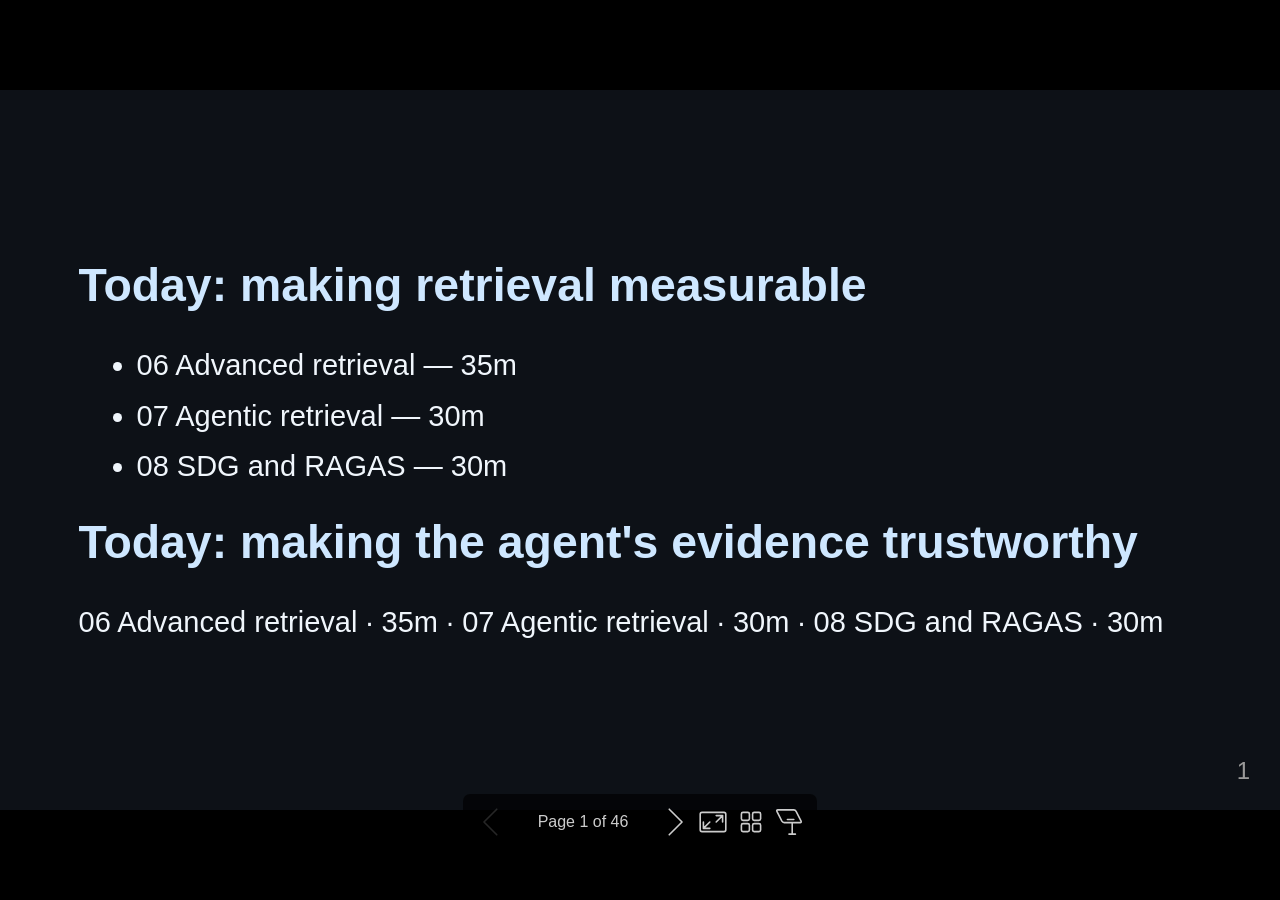
==== commit d7f7d6aa: "slides: dark mode for every deck, same hues inverted Every deck now carries Marp's invert class, whi" ====
--- a/docs/slides/chicago-sept-24/day2/day2.html
+++ b/docs/slides/chicago-sept-24/day2/day2.html
@@ -1,4 +1,4 @@
-<!DOCTYPE html><html lang="en-US"><head><title>Today: making retrieval measurable</title><meta property="og:title" content="Today: making retrieval measurable"><meta charset="UTF-8"><meta name="viewport" content="width=device-width,height=device-height,initial-scale=1.0"><meta name="apple-mobile-web-app-capable" content="yes"><meta http-equiv="X-UA-Compatible" content="ie=edge"><meta property="og:type" content="website"><meta name="twitter:card" content="summary"><style>@media screen{body[data-bespoke-view=""] .bespoke-marp-parent>.bespoke-marp-osc>button,body[data-bespoke-view=next] .bespoke-marp-parent>.bespoke-marp-osc>button,body[data-bespoke-view=presenter] .bespoke-marp-presenter-container .bespoke-marp-presenter-info-container button,body[data-bespoke-view=presenter] .bespoke-marp-presenter-container .bespoke-marp-presenter-note-container button{appearance:none;background-color:initial;border:0;color:inherit;cursor:pointer;font-size:inherit;opacity:.8;outline:none;padding:0;transition:opacity .2s linear;-webkit-tap-highlight-color:transparent}body[data-bespoke-view=""] .bespoke-marp-parent>.bespoke-marp-osc>button:disabled,body[data-bespoke-view=next] .bespoke-marp-parent>.bespoke-marp-osc>button:disabled,body[data-bespoke-view=presenter] .bespoke-marp-presenter-container .bespoke-marp-presenter-info-container button:disabled,body[data-bespoke-view=presenter] .bespoke-marp-presenter-container .bespoke-marp-presenter-note-container button:disabled{cursor:not-allowed;opacity:.15!important}body[data-bespoke-view=""] .bespoke-marp-parent>.bespoke-marp-osc>button:hover,body[data-bespoke-view=next] .bespoke-marp-parent>.bespoke-marp-osc>button:hover,body[data-bespoke-view=presenter] .bespoke-marp-presenter-container .bespoke-marp-presenter-info-container button:hover,body[data-bespoke-view=presenter] .bespoke-marp-presenter-container .bespoke-marp-presenter-note-container button:hover{opacity:1}body[data-bespoke-view=""] .bespoke-marp-parent>.bespoke-marp-osc>button:hover:active,body[data-bespoke-view=next] .bespoke-marp-parent>.bespoke-marp-osc>button:hover:active,body[data-bespoke-view=presenter] .bespoke-marp-presenter-container .bespoke-marp-presenter-info-container button:hover:active,body[data-bespoke-view=presenter] .bespoke-marp-presenter-container .bespoke-marp-presenter-note-container button:hover:active{opacity:.6}body[data-bespoke-view=""] .bespoke-marp-parent>.bespoke-marp-osc>button:hover:not(:disabled),body[data-bespoke-view=next] .bespoke-marp-parent>.bespoke-marp-osc>button:hover:not(:disabled),body[data-bespoke-view=presenter] .bespoke-marp-presenter-container .bespoke-marp-presenter-info-container button:hover:not(:disabled),body[data-bespoke-view=presenter] .bespoke-marp-presenter-container .bespoke-marp-presenter-note-container button:hover:not(:disabled){transition:none}body[data-bespoke-view=""] .bespoke-marp-parent>.bespoke-marp-osc>button[data-bespoke-marp-osc=prev],body[data-bespoke-view=next] .bespoke-marp-parent>.bespoke-marp-osc>button[data-bespoke-marp-osc=prev],body[data-bespoke-view=presenter] .bespoke-marp-presenter-container .bespoke-marp-presenter-info-container button.bespoke-marp-presenter-info-page-prev{background:#0000 url("[data-uri]") no-repeat 50%;background-size:contain;overflow:hidden;text-indent:100%;white-space:nowrap}body[data-bespoke-view=""] .bespoke-marp-parent>.bespoke-marp-osc>button[data-bespoke-marp-osc=next],body[data-bespoke-view=next] .bespoke-marp-parent>.bespoke-marp-osc>button[data-bespoke-marp-osc=next],body[data-bespoke-view=presenter] .bespoke-marp-presenter-container .bespoke-marp-presenter-info-container button.bespoke-marp-presenter-info-page-next{background:#0000 url("[data-uri]") no-repeat 50%;background-size:contain;overflow:hidden;text-indent:100%;white-space:nowrap}body[data-bespoke-view=""] .bespoke-marp-parent>.bespoke-marp-osc>button[data-bespoke-marp-osc=fullscreen],body[data-bespoke-view=next] .bespoke-marp-parent>.bespoke-marp-osc>button[data-bespoke-marp-osc=fullscreen]{background:#0000 url("[data-uri]") no-repeat 50%;background-size:contain;overflow:hidden;text-indent:100%;white-space:nowrap}body[data-bespoke-view=""] .bespoke-marp-parent>.bespoke-marp-osc>button.exit[data-bespoke-marp-osc=fullscreen],body[data-bespoke-view=next] .bespoke-marp-parent>.bespoke-marp-osc>button.exit[data-bespoke-marp-osc=fullscreen]{background-image:url("[data-uri]")}body[data-bespoke-view=""] .bespoke-marp-parent>.bespoke-marp-osc>button[data-bespoke-marp-osc=presenter],body[data-bespoke-view=next] .bespoke-marp-parent>.bespoke-marp-osc>button[data-bespoke-marp-osc=presenter]{background:#0000 url("[data-uri]") no-repeat 50%;background-size:contain;overflow:hidden;text-indent:100%;white-space:nowrap}body[data-bespoke-view=presenter] .bespoke-marp-presenter-container .bespoke-marp-presenter-note-container button.bespoke-marp-presenter-note-bigger{background:#0000 url("[data-uri]") no-repeat 50%;background-size:contain;overflow:hidden;text-indent:100%;white-space:nowrap}body[data-bespoke-view=presenter] .bespoke-marp-presenter-container .bespoke-marp-presenter-note-container button.bespoke-marp-presenter-note-smaller{background:#0000 url("[data-uri]") no-repeat 50%;background-size:contain;overflow:hidden;text-indent:100%;white-space:nowrap}}@keyframes __bespoke_marp_transition_reduced_outgoing__{0%{opacity:1}to{opacity:0}}@keyframes __bespoke_marp_transition_reduced_incoming__{0%{mix-blend-mode:plus-lighter;opacity:0}to{mix-blend-mode:plus-lighter;opacity:1}}.bespoke-marp-note,.bespoke-marp-osc,.bespoke-progress-parent{display:none;transition:none}@media screen{::view-transition-group(*){animation-duration:var(--marp-bespoke-transition-animation-duration,.5s);animation-timing-function:ease}::view-transition-new(*),::view-transition-old(*){animation-delay:0s;animation-direction:var(--marp-bespoke-transition-animation-direction,normal);animation-duration:var(--marp-bespoke-transition-animation-duration,.5s);animation-fill-mode:both;animation-name:var(--marp-bespoke-transition-animation-name,var(--marp-bespoke-transition-animation-name-fallback,__bespoke_marp_transition_no_animation__));mix-blend-mode:normal}::view-transition-old(*){--marp-bespoke-transition-animation-name-fallback:__bespoke_marp_transition_reduced_outgoing__;animation-timing-function:ease}::view-transition-new(*){--marp-bespoke-transition-animation-name-fallback:__bespoke_marp_transition_reduced_incoming__;animation-timing-function:ease}::view-transition-new(root),::view-transition-old(root){animation-timing-function:linear}::view-transition-new(__bespoke_marp_transition_osc__),::view-transition-old(__bespoke_marp_transition_osc__){animation-duration:0s!important;animation-name:__bespoke_marp_transition_osc__!important}::view-transition-new(__bespoke_marp_transition_osc__){opacity:0!important}.bespoke-marp-transition-warming-up::view-transition-group(*),.bespoke-marp-transition-warming-up::view-transition-new(*),.bespoke-marp-transition-warming-up::view-transition-old(*){animation-play-state:paused!important}body,html{height:100%;margin:0}body{background:#000;overflow:hidden}svg.bespoke-marp-slide{content-visibility:hidden;opacity:0;pointer-events:none;z-index:-1}svg.bespoke-marp-slide:not(.bespoke-marp-active) *{view-transition-name:none!important}svg.bespoke-marp-slide.bespoke-marp-active{content-visibility:visible;opacity:1;pointer-events:auto;z-index:0}svg.bespoke-marp-slide.bespoke-marp-active.bespoke-marp-active-ready *{animation-name:__bespoke_marp__!important}@supports not (content-visibility:hidden){svg.bespoke-marp-slide[data-bespoke-marp-load=hideable]{display:none}svg.bespoke-marp-slide[data-bespoke-marp-load=hideable].bespoke-marp-active{display:block}}}@media screen and (prefers-reduced-motion:reduce){svg.bespoke-marp-slide *{view-transition-name:none!important}}@media screen{[data-bespoke-marp-fragment=inactive]{visibility:hidden}body[data-bespoke-view=""] .bespoke-marp-parent,body[data-bespoke-view=next] .bespoke-marp-parent{inset:0;position:absolute}body[data-bespoke-view=""] .bespoke-marp-parent>.bespoke-marp-osc,body[data-bespoke-view=next] .bespoke-marp-parent>.bespoke-marp-osc{background:#000000a6;border-radius:7px;bottom:50px;color:#fff;contain:paint;display:block;font-family:Helvetica,Arial,sans-serif;font-size:16px;left:50%;line-height:0;opacity:1;padding:12px;position:absolute;touch-action:manipulation;transform:translateX(-50%);transition:opacity .2s linear;-webkit-user-select:none;user-select:none;white-space:nowrap;will-change:transform;z-index:1;view-transition-name:__bespoke_marp_transition_osc__}body[data-bespoke-view=""] .bespoke-marp-parent>.bespoke-marp-osc>*,body[data-bespoke-view=next] .bespoke-marp-parent>.bespoke-marp-osc>*{margin-left:6px}body[data-bespoke-view=""] .bespoke-marp-parent>.bespoke-marp-osc>:first-child,body[data-bespoke-view=next] .bespoke-marp-parent>.bespoke-marp-osc>:first-child{margin-left:0}body[data-bespoke-view=""] .bespoke-marp-parent>.bespoke-marp-osc>span,body[data-bespoke-view=next] .bespoke-marp-parent>.bespoke-marp-osc>span{opacity:.8}body[data-bespoke-view=""] .bespoke-marp-parent>.bespoke-marp-osc>span[data-bespoke-marp-osc=page],body[data-bespoke-view=next] .bespoke-marp-parent>.bespoke-marp-osc>span[data-bespoke-marp-osc=page]{display:inline-block;min-width:140px;text-align:center}body[data-bespoke-view=""] .bespoke-marp-parent>.bespoke-marp-osc>button[data-bespoke-marp-osc=fullscreen],body[data-bespoke-view=""] .bespoke-marp-parent>.bespoke-marp-osc>button[data-bespoke-marp-osc=next],body[data-bespoke-view=""] .bespoke-marp-parent>.bespoke-marp-osc>button[data-bespoke-marp-osc=presenter],body[data-bespoke-view=""] .bespoke-marp-parent>.bespoke-marp-osc>button[data-bespoke-marp-osc=prev],body[data-bespoke-view=next] .bespoke-marp-parent>.bespoke-marp-osc>button[data-bespoke-marp-osc=fullscreen],body[data-bespoke-view=next] .bespoke-marp-parent>.bespoke-marp-osc>button[data-bespoke-marp-osc=next],body[data-bespoke-view=next] .bespoke-marp-parent>.bespoke-marp-osc>button[data-bespoke-marp-osc=presenter],body[data-bespoke-view=next] .bespoke-marp-parent>.bespoke-marp-osc>button[data-bespoke-marp-osc=prev]{height:32px;line-height:32px;width:32px}body[data-bespoke-view=""] .bespoke-marp-parent.bespoke-marp-inactive,body[data-bespoke-view=next] .bespoke-marp-parent.bespoke-marp-inactive{cursor:none}body[data-bespoke-view=""] .bespoke-marp-parent.bespoke-marp-inactive>.bespoke-marp-osc,body[data-bespoke-view=next] .bespoke-marp-parent.bespoke-marp-inactive>.bespoke-marp-osc{opacity:0;pointer-events:none}body[data-bespoke-view=""] svg.bespoke-marp-slide,body[data-bespoke-view=next] svg.bespoke-marp-slide{height:100%;left:0;position:absolute;top:0;width:100%}body[data-bespoke-view=""] .bespoke-progress-parent{background:#222;display:flex;height:5px;width:100%}body[data-bespoke-view=""] .bespoke-progress-parent+.bespoke-marp-parent{top:5px}body[data-bespoke-view=""] .bespoke-progress-parent .bespoke-progress-bar{background:#0288d1;flex:0 0 0;transition:flex-basis .2s cubic-bezier(0,1,1,1)}body[data-bespoke-view=next]{background:#0000}body[data-bespoke-view=presenter]{background:#161616}body[data-bespoke-view=presenter] .bespoke-marp-presenter-container{display:grid;font-family:Helvetica,Arial,sans-serif;grid-template:"current dragbar next" minmax(140px,1fr) "current dragbar note" 2fr "info    dragbar note" 3em;grid-template-columns:minmax(3px,var(--bespoke-marp-presenter-split-ratio,66%)) 0 minmax(3px,1fr);height:100%;left:0;position:absolute;top:0;width:100%}body[data-bespoke-view=presenter] .bespoke-marp-presenter-container .bespoke-marp-parent{grid-area:current;overflow:hidden;position:relative}body[data-bespoke-view=presenter] .bespoke-marp-presenter-container .bespoke-marp-parent svg.bespoke-marp-slide{height:calc(100% - 40px);left:20px;pointer-events:none;position:absolute;top:20px;-webkit-user-select:none;user-select:none;width:calc(100% - 40px)}body[data-bespoke-view=presenter] .bespoke-marp-presenter-container .bespoke-marp-parent svg.bespoke-marp-slide.bespoke-marp-active{filter:drop-shadow(0 3px 10px rgba(0,0,0,.5))}body[data-bespoke-view=presenter] .bespoke-marp-presenter-container .bespoke-marp-presenter-dragbar-container{background:#0288d1;cursor:col-resize;grid-area:dragbar;margin-left:-3px;opacity:0;position:relative;transition:opacity .4s linear .1s;width:6px;z-index:10}body[data-bespoke-view=presenter] .bespoke-marp-presenter-container .bespoke-marp-presenter-dragbar-container:hover{opacity:1}body[data-bespoke-view=presenter] .bespoke-marp-presenter-container .bespoke-marp-presenter-dragbar-container.active{opacity:1;transition-delay:0s}body[data-bespoke-view=presenter] .bespoke-marp-presenter-container .bespoke-marp-presenter-next-container{background:#222;cursor:pointer;display:none;grid-area:next;overflow:hidden;position:relative}body[data-bespoke-view=presenter] .bespoke-marp-presenter-container .bespoke-marp-presenter-next-container.active{display:block}body[data-bespoke-view=presenter] .bespoke-marp-presenter-container .bespoke-marp-presenter-next-container iframe.bespoke-marp-presenter-next{background:#0000;border:0;display:block;filter:drop-shadow(0 3px 10px rgba(0,0,0,.5));height:calc(100% - 40px);left:20px;pointer-events:none;position:absolute;top:20px;-webkit-user-select:none;user-select:none;width:calc(100% - 40px)}body[data-bespoke-view=presenter] .bespoke-marp-presenter-container .bespoke-marp-presenter-note-container{background:#222;color:#eee;grid-area:note;position:relative;z-index:1}body[data-bespoke-view=presenter] .bespoke-marp-presenter-container .bespoke-marp-presenter-note-container button{height:1.5em;line-height:1.5em;width:1.5em}body[data-bespoke-view=presenter] .bespoke-marp-presenter-container .bespoke-marp-presenter-note-container .bespoke-marp-presenter-note-wrapper{display:block;inset:0;position:absolute}body[data-bespoke-view=presenter] .bespoke-marp-presenter-container .bespoke-marp-presenter-note-container .bespoke-marp-presenter-note-buttons{background:#000000a6;border-radius:4px;bottom:0;display:flex;gap:4px;margin:12px;opacity:0;padding:6px;pointer-events:none;position:absolute;right:0;transition:opacity .2s linear}body[data-bespoke-view=presenter] .bespoke-marp-presenter-container .bespoke-marp-presenter-note-container .bespoke-marp-presenter-note-buttons:focus-within,body[data-bespoke-view=presenter] .bespoke-marp-presenter-container .bespoke-marp-presenter-note-container .bespoke-marp-presenter-note-wrapper:focus-within+.bespoke-marp-presenter-note-buttons,body[data-bespoke-view=presenter] .bespoke-marp-presenter-container .bespoke-marp-presenter-note-container:hover .bespoke-marp-presenter-note-buttons{opacity:1;pointer-events:auto}body[data-bespoke-view=presenter] .bespoke-marp-presenter-container .bespoke-marp-presenter-note-container .bespoke-marp-note{box-sizing:border-box;font-size:calc(1.1em*var(--bespoke-marp-note-font-scale, 1));height:calc(100% - 40px);margin:20px;overflow:auto;padding-right:3px;white-space:pre-wrap;width:calc(100% - 40px);word-wrap:break-word;scrollbar-color:#eeeeee80 #0000;scrollbar-width:thin}body[data-bespoke-view=presenter] .bespoke-marp-presenter-container .bespoke-marp-presenter-note-container .bespoke-marp-note::-webkit-scrollbar{width:6px}body[data-bespoke-view=presenter] .bespoke-marp-presenter-container .bespoke-marp-presenter-note-container .bespoke-marp-note::-webkit-scrollbar-track{background:#0000}body[data-bespoke-view=presenter] .bespoke-marp-presenter-container .bespoke-marp-presenter-note-container .bespoke-marp-note::-webkit-scrollbar-thumb{background:#eeeeee80;border-radius:6px}body[data-bespoke-view=presenter] .bespoke-marp-presenter-container .bespoke-marp-presenter-note-container .bespoke-marp-note:empty{pointer-events:none}body[data-bespoke-view=presenter] .bespoke-marp-presenter-container .bespoke-marp-presenter-note-container .bespoke-marp-note.active{display:block}body[data-bespoke-view=presenter] .bespoke-marp-presenter-container .bespoke-marp-presenter-note-container .bespoke-marp-note p:first-child{margin-top:0}body[data-bespoke-view=presenter] .bespoke-marp-presenter-container .bespoke-marp-presenter-note-container .bespoke-marp-note p:last-child{margin-bottom:0}body[data-bespoke-view=presenter] .bespoke-marp-presenter-container .bespoke-marp-presenter-info-container{align-items:center;box-sizing:border-box;color:#eee;display:flex;flex-wrap:nowrap;grid-area:info;justify-content:center;overflow:hidden;padding:0 10px}body[data-bespoke-view=presenter] .bespoke-marp-presenter-container .bespoke-marp-presenter-info-container .bespoke-marp-presenter-info-page,body[data-bespoke-view=presenter] .bespoke-marp-presenter-container .bespoke-marp-presenter-info-container .bespoke-marp-presenter-info-time,body[data-bespoke-view=presenter] .bespoke-marp-presenter-container .bespoke-marp-presenter-info-container .bespoke-marp-presenter-info-timer{box-sizing:border-box;display:block;padding:0 10px;white-space:nowrap;width:100%}body[data-bespoke-view=presenter] .bespoke-marp-presenter-container .bespoke-marp-presenter-info-container button{height:1.5em;line-height:1.5em;width:1.5em}body[data-bespoke-view=presenter] .bespoke-marp-presenter-container .bespoke-marp-presenter-info-container .bespoke-marp-presenter-info-page{order:2;text-align:center}body[data-bespoke-view=presenter] .bespoke-marp-presenter-container .bespoke-marp-presenter-info-container .bespoke-marp-presenter-info-page .bespoke-marp-presenter-info-page-text{display:inline-block;min-width:120px;text-align:center}body[data-bespoke-view=presenter] .bespoke-marp-presenter-container .bespoke-marp-presenter-info-container .bespoke-marp-presenter-info-time{color:#999;order:1;text-align:left}body[data-bespoke-view=presenter] .bespoke-marp-presenter-container .bespoke-marp-presenter-info-container .bespoke-marp-presenter-info-timer{color:#999;order:3;text-align:right}body[data-bespoke-view=presenter] .bespoke-marp-presenter-container .bespoke-marp-presenter-info-container .bespoke-marp-presenter-info-timer:hover{cursor:pointer}}@media print{.bespoke-marp-presenter-info-container,.bespoke-marp-presenter-next-container,.bespoke-marp-presenter-note-container{display:none}}</style><style>div#\:\$p > svg > foreignObject > section{width:1280px;height:720px;box-sizing:border-box;overflow:hidden;position:relative;scroll-snap-align:center center;-webkit-text-size-adjust:100%;text-size-adjust:100%}div#\:\$p > svg > foreignObject > section::after{bottom:0;content:attr(data-marpit-pagination);padding:inherit;pointer-events:none;position:absolute;right:0}div#\:\$p > svg > foreignObject > section:not([data-marpit-pagination])::after{display:none}div#\:\$p > svg > foreignObject > section :is(h1, marp-h1){font-size:2em;margin-block:0.67em}div#\:\$p > svg > foreignObject > section video::-webkit-media-controls{will-change:transform}@page {size:1280px 720px;margin:0}@media print{html, body{background-color:#fff;margin:0;page-break-inside:avoid;break-inside:avoid-page}div#\:\$p > svg > foreignObject > section{page-break-before:always;break-before:page}div#\:\$p > svg > foreignObject > section, div#\:\$p > svg > foreignObject > section *{-webkit-print-color-adjust:exact!important;animation-delay:0s!important;animation-duration:0s!important;color-adjust:exact!important;print-color-adjust:exact!important;transition:none!important}div#\:\$p > svg[data-marpit-svg]{display:block;height:100vh;width:100vw}}div#\:\$p > svg > foreignObject > :where(section){container-type:size}div#\:\$p > svg > foreignObject > section img[data-marp-twemoji]{background:transparent;height:1em;margin:0 .05em 0 .1em;vertical-align:-.1em;width:1em}/*!
+<!DOCTYPE html><html lang="en-US"><head><title>Today: making retrieval measurable</title><meta property="og:title" content="Today: making retrieval measurable"><meta charset="UTF-8"><meta name="viewport" content="width=device-width,height=device-height,initial-scale=1.0"><meta name="apple-mobile-web-app-capable" content="yes"><meta http-equiv="X-UA-Compatible" content="ie=edge"><meta property="og:type" content="website"><meta name="twitter:card" content="summary"><style>@media screen{body[data-bespoke-view=""] .bespoke-marp-parent>.bespoke-marp-osc>button,body[data-bespoke-view=next] .bespoke-marp-parent>.bespoke-marp-osc>button,body[data-bespoke-view=overview] button.bespoke-marp-overview-close,body[data-bespoke-view=presenter] .bespoke-marp-presenter-container .bespoke-marp-presenter-info-container .bespoke-marp-presenter-info-page-area .bespoke-marp-presenter-info-page,body[data-bespoke-view=presenter] .bespoke-marp-presenter-container .bespoke-marp-presenter-info-container button,body[data-bespoke-view=presenter] .bespoke-marp-presenter-container .bespoke-marp-presenter-note-container button{appearance:none;background-color:initial;border:0;color:inherit;cursor:pointer;font-size:inherit;opacity:.8;outline:none;padding:0;transition:opacity .2s linear;-webkit-tap-highlight-color:transparent}body[data-bespoke-view=""] .bespoke-marp-parent>.bespoke-marp-osc>button:disabled,body[data-bespoke-view=next] .bespoke-marp-parent>.bespoke-marp-osc>button:disabled,body[data-bespoke-view=overview] button.bespoke-marp-overview-close:disabled,body[data-bespoke-view=presenter] .bespoke-marp-presenter-container .bespoke-marp-presenter-info-container .bespoke-marp-presenter-info-page-area .bespoke-marp-presenter-info-page:disabled,body[data-bespoke-view=presenter] .bespoke-marp-presenter-container .bespoke-marp-presenter-info-container button:disabled,body[data-bespoke-view=presenter] .bespoke-marp-presenter-container .bespoke-marp-presenter-note-container button:disabled{cursor:not-allowed;opacity:.15!important}body[data-bespoke-view=""] .bespoke-marp-parent>.bespoke-marp-osc>button:hover,body[data-bespoke-view=next] .bespoke-marp-parent>.bespoke-marp-osc>button:hover,body[data-bespoke-view=overview] button.bespoke-marp-overview-close:hover,body[data-bespoke-view=presenter] .bespoke-marp-presenter-container .bespoke-marp-presenter-info-container .bespoke-marp-presenter-info-page-area .bespoke-marp-presenter-info-page:hover,body[data-bespoke-view=presenter] .bespoke-marp-presenter-container .bespoke-marp-presenter-info-container button:hover,body[data-bespoke-view=presenter] .bespoke-marp-presenter-container .bespoke-marp-presenter-note-container button:hover{opacity:1}body[data-bespoke-view=""] .bespoke-marp-parent>.bespoke-marp-osc>button:hover:active,body[data-bespoke-view=next] .bespoke-marp-parent>.bespoke-marp-osc>button:hover:active,body[data-bespoke-view=overview] button.bespoke-marp-overview-close:hover:active,body[data-bespoke-view=presenter] .bespoke-marp-presenter-container .bespoke-marp-presenter-info-container .bespoke-marp-presenter-info-page-area .bespoke-marp-presenter-info-page:hover:active,body[data-bespoke-view=presenter] .bespoke-marp-presenter-container .bespoke-marp-presenter-info-container button:hover:active,body[data-bespoke-view=presenter] .bespoke-marp-presenter-container .bespoke-marp-presenter-note-container button:hover:active{opacity:.6}body[data-bespoke-view=""] .bespoke-marp-parent>.bespoke-marp-osc>button:hover:not(:disabled),body[data-bespoke-view=next] .bespoke-marp-parent>.bespoke-marp-osc>button:hover:not(:disabled),body[data-bespoke-view=overview] button.bespoke-marp-overview-close:hover:not(:disabled),body[data-bespoke-view=presenter] .bespoke-marp-presenter-container .bespoke-marp-presenter-info-container .bespoke-marp-presenter-info-page-area .bespoke-marp-presenter-info-page:hover:not(:disabled),body[data-bespoke-view=presenter] .bespoke-marp-presenter-container .bespoke-marp-presenter-info-container button:hover:not(:disabled),body[data-bespoke-view=presenter] .bespoke-marp-presenter-container .bespoke-marp-presenter-note-container button:hover:not(:disabled){transition:none}body[data-bespoke-view=""] .bespoke-marp-parent>.bespoke-marp-osc>button[data-bespoke-marp-osc=prev],body[data-bespoke-view=next] .bespoke-marp-parent>.bespoke-marp-osc>button[data-bespoke-marp-osc=prev],body[data-bespoke-view=presenter] .bespoke-marp-presenter-container .bespoke-marp-presenter-info-container button.bespoke-marp-presenter-info-page-prev{background:#0000 url("[data-uri]") no-repeat 50%;background-size:contain;overflow:hidden;text-indent:100%;white-space:nowrap}body[data-bespoke-view=""] .bespoke-marp-parent>.bespoke-marp-osc>button[data-bespoke-marp-osc=next],body[data-bespoke-view=next] .bespoke-marp-parent>.bespoke-marp-osc>button[data-bespoke-marp-osc=next],body[data-bespoke-view=presenter] .bespoke-marp-presenter-container .bespoke-marp-presenter-info-container button.bespoke-marp-presenter-info-page-next{background:#0000 url("[data-uri]") no-repeat 50%;background-size:contain;overflow:hidden;text-indent:100%;white-space:nowrap}:is(body[data-bespoke-view=""],body[data-bespoke-view=next]) .bespoke-marp-parent>.bespoke-marp-osc>button[data-bespoke-marp-osc=fullscreen]{background:#0000 url("[data-uri]") no-repeat 50%;background-size:contain;overflow:hidden;text-indent:100%;white-space:nowrap}:is(body[data-bespoke-view=""],body[data-bespoke-view=next]) .bespoke-marp-parent>.bespoke-marp-osc>button.exit[data-bespoke-marp-osc=fullscreen]{background-image:url("[data-uri]")}:is(body[data-bespoke-view=""],body[data-bespoke-view=next]) .bespoke-marp-parent>.bespoke-marp-osc>button[data-bespoke-marp-osc=presenter]{background:#0000 url("[data-uri]") no-repeat 50%;background-size:contain;overflow:hidden;text-indent:100%;white-space:nowrap}body[data-bespoke-view=overview] button.bespoke-marp-overview-close,body[data-bespoke-view=presenter] .bespoke-marp-presenter-container .bespoke-marp-presenter-note-container button.bespoke-marp-presenter-note-bigger{background:#0000 url("[data-uri]") no-repeat 50%;background-size:contain;overflow:hidden;text-indent:100%;white-space:nowrap}body[data-bespoke-view=presenter] .bespoke-marp-presenter-container .bespoke-marp-presenter-note-container button.bespoke-marp-presenter-note-smaller{background:#0000 url("[data-uri]") no-repeat 50%;background-size:contain;overflow:hidden;text-indent:100%;white-space:nowrap}:is(body[data-bespoke-view=""],body[data-bespoke-view=next]) .bespoke-marp-parent>.bespoke-marp-osc>button[data-bespoke-marp-osc=overview]{background:#0000 url("[data-uri]") no-repeat 50%;background-size:contain;overflow:hidden;text-indent:100%;white-space:nowrap}}@keyframes __bespoke_marp_transition_reduced_outgoing__{0%{opacity:1}to{opacity:0}}@keyframes __bespoke_marp_transition_reduced_incoming__{0%{mix-blend-mode:plus-lighter;opacity:0}to{mix-blend-mode:plus-lighter;opacity:1}}.bespoke-marp-note,.bespoke-marp-osc,.bespoke-progress-parent{display:none;transition:none}@media screen{::view-transition-group(*){animation-duration:var(--marp-bespoke-transition-animation-duration,.5s);animation-timing-function:ease}::view-transition-new(*),::view-transition-old(*){animation-delay:0s;animation-direction:var(--marp-bespoke-transition-animation-direction,normal);animation-duration:var(--marp-bespoke-transition-animation-duration,.5s);animation-fill-mode:both;animation-name:var(--marp-bespoke-transition-animation-name,var(--marp-bespoke-transition-animation-name-fallback,__bespoke_marp_transition_no_animation__));mix-blend-mode:normal}::view-transition-old(*){--marp-bespoke-transition-animation-name-fallback:__bespoke_marp_transition_reduced_outgoing__;animation-timing-function:ease}::view-transition-new(*){--marp-bespoke-transition-animation-name-fallback:__bespoke_marp_transition_reduced_incoming__;animation-timing-function:ease}::view-transition-new(root),::view-transition-old(root){animation-timing-function:linear}::view-transition-new(__bespoke_marp_transition_osc__),::view-transition-old(__bespoke_marp_transition_osc__){animation-duration:0s!important;animation-name:__bespoke_marp_transition_osc__!important}::view-transition-new(__bespoke_marp_transition_osc__){opacity:0!important}.bespoke-marp-transition-warming-up::view-transition-group(*),.bespoke-marp-transition-warming-up::view-transition-new(*),.bespoke-marp-transition-warming-up::view-transition-old(*){animation-play-state:paused!important}body,html{height:100%;margin:0}body{background:#000;overflow:hidden}svg.bespoke-marp-slide{content-visibility:hidden;interactivity:inert;opacity:0;pointer-events:none;z-index:-1}svg.bespoke-marp-slide:not(.bespoke-marp-active) *{view-transition-name:none!important}svg.bespoke-marp-slide.bespoke-marp-active{content-visibility:visible;interactivity:auto;opacity:1;pointer-events:auto;z-index:0}svg.bespoke-marp-slide.bespoke-marp-active.bespoke-marp-active-ready *{animation-name:__bespoke_marp__!important}@supports not (content-visibility:hidden){svg.bespoke-marp-slide[data-bespoke-marp-load=hideable]{display:none}svg.bespoke-marp-slide[data-bespoke-marp-load=hideable].bespoke-marp-active{display:block}}}@media screen and (prefers-reduced-motion:reduce){svg.bespoke-marp-slide *{view-transition-name:none!important}}@media screen{[data-bespoke-marp-fragment=inactive]{visibility:hidden}:is(body[data-bespoke-view=""],body[data-bespoke-view=next]) .bespoke-marp-parent{inset:0;position:absolute}:is(body[data-bespoke-view=""],body[data-bespoke-view=next]) .bespoke-marp-parent>.bespoke-marp-osc{background:#000000a6;border-radius:7px;bottom:50px;color:#fff;contain:paint;display:block;font-family:Helvetica,Arial,sans-serif;font-size:16px;left:50%;line-height:0;opacity:1;padding:12px;position:absolute;touch-action:manipulation;transform:translateX(-50%);transition:opacity .2s linear;-webkit-user-select:none;user-select:none;view-transition-name:__bespoke_marp_transition_osc__;white-space:nowrap;will-change:transform;z-index:1}:is(body[data-bespoke-view=""],body[data-bespoke-view=next]) .bespoke-marp-parent>.bespoke-marp-osc>:where(*){margin-left:6px}:is(body[data-bespoke-view=""],body[data-bespoke-view=next]) .bespoke-marp-parent>.bespoke-marp-osc>:where(*):where(:first-child){margin-left:0}:is(body[data-bespoke-view=""],body[data-bespoke-view=next]) .bespoke-marp-parent>.bespoke-marp-osc>span{opacity:.8}:is(body[data-bespoke-view=""],body[data-bespoke-view=next]) .bespoke-marp-parent>.bespoke-marp-osc>span[data-bespoke-marp-osc=page]{display:inline-block;min-width:140px;text-align:center}:is(body[data-bespoke-view=""],body[data-bespoke-view=next]) .bespoke-marp-parent>.bespoke-marp-osc>button[data-bespoke-marp-osc=fullscreen],:is(body[data-bespoke-view=""],body[data-bespoke-view=next]) .bespoke-marp-parent>.bespoke-marp-osc>button[data-bespoke-marp-osc=next],:is(body[data-bespoke-view=""],body[data-bespoke-view=next]) .bespoke-marp-parent>.bespoke-marp-osc>button[data-bespoke-marp-osc=overview],:is(body[data-bespoke-view=""],body[data-bespoke-view=next]) .bespoke-marp-parent>.bespoke-marp-osc>button[data-bespoke-marp-osc=presenter],:is(body[data-bespoke-view=""],body[data-bespoke-view=next]) .bespoke-marp-parent>.bespoke-marp-osc>button[data-bespoke-marp-osc=prev]{height:32px;line-height:32px;width:32px}:is(body[data-bespoke-view=""],body[data-bespoke-view=next]) .bespoke-marp-parent.bespoke-marp-inactive{cursor:none}:is(body[data-bespoke-view=""],body[data-bespoke-view=next]) .bespoke-marp-parent.bespoke-marp-inactive>.bespoke-marp-osc{opacity:0;pointer-events:none}:is(body[data-bespoke-view=""],body[data-bespoke-view=next]) svg.bespoke-marp-slide{height:100%;left:0;position:absolute;top:0;width:100%}body[data-bespoke-view=""] .bespoke-progress-parent{background:#222;display:flex;height:5px;width:100%}body[data-bespoke-view=""] .bespoke-progress-parent+:where(.bespoke-marp-parent){top:5px}body[data-bespoke-view=""] .bespoke-progress-parent .bespoke-progress-bar{background:#0288d1;flex:0 0 0;transition:flex-basis .2s cubic-bezier(0,1,1,1)}body[data-bespoke-view=next]{background:#0000}body[data-bespoke-view=presenter]{background:#161616}body[data-bespoke-view=presenter] .bespoke-marp-presenter-container{display:grid;font-family:Helvetica,Arial,sans-serif;grid-template:"current dragbar next" minmax(140px,1fr) "current dragbar note" 2fr "info    dragbar note" 3em;grid-template-columns:minmax(3px,var(--bespoke-marp-presenter-split-ratio,66%)) 0 minmax(3px,1fr);height:100%;left:0;position:absolute;top:0;width:100%}body[data-bespoke-view=presenter] .bespoke-marp-presenter-container :where(.bespoke-marp-parent){grid-area:current;overflow:hidden;position:relative}body[data-bespoke-view=presenter] .bespoke-marp-presenter-container :where(.bespoke-marp-parent) :where(svg.bespoke-marp-slide){height:calc(100% - 40px);left:20px;pointer-events:none;position:absolute;top:20px;-webkit-user-select:none;user-select:none;width:calc(100% - 40px)}body[data-bespoke-view=presenter] .bespoke-marp-presenter-container :where(.bespoke-marp-parent) :where(svg.bespoke-marp-slide).bespoke-marp-active{filter:drop-shadow(0 3px 10px rgba(0,0,0,.5))}body[data-bespoke-view=presenter] .bespoke-marp-presenter-container .bespoke-marp-presenter-dragbar-container{background:#0288d1;cursor:col-resize;grid-area:dragbar;margin-left:-3px;opacity:0;position:relative;transition:opacity .4s linear .1s;width:6px;z-index:10}body[data-bespoke-view=presenter] .bespoke-marp-presenter-container .bespoke-marp-presenter-dragbar-container:hover{opacity:1}body[data-bespoke-view=presenter] .bespoke-marp-presenter-container .bespoke-marp-presenter-dragbar-container.active{opacity:1;transition-delay:0s}body[data-bespoke-view=presenter] .bespoke-marp-presenter-container .bespoke-marp-presenter-next-container{background:#222;cursor:pointer;display:none;grid-area:next;overflow:hidden;position:relative}body[data-bespoke-view=presenter] .bespoke-marp-presenter-container .bespoke-marp-presenter-next-container.active{display:block}body[data-bespoke-view=presenter] .bespoke-marp-presenter-container .bespoke-marp-presenter-next-container iframe.bespoke-marp-presenter-next{background:#0000;border:0;display:block;filter:drop-shadow(0 3px 10px rgba(0,0,0,.5));height:calc(100% - 40px);left:20px;pointer-events:none;position:absolute;interactivity:inert;top:20px;-webkit-user-select:none;user-select:none;width:calc(100% - 40px)}body[data-bespoke-view=presenter] .bespoke-marp-presenter-container .bespoke-marp-presenter-note-container{background:#222;color:#eee;grid-area:note;position:relative;z-index:1}body[data-bespoke-view=presenter] .bespoke-marp-presenter-container .bespoke-marp-presenter-note-container button{height:1.5em;line-height:1.5em;width:1.5em}body[data-bespoke-view=presenter] .bespoke-marp-presenter-container .bespoke-marp-presenter-note-container .bespoke-marp-presenter-note-wrapper{display:block;inset:0;position:absolute}body[data-bespoke-view=presenter] .bespoke-marp-presenter-container .bespoke-marp-presenter-note-container .bespoke-marp-presenter-note-buttons{background:#000000a6;border-radius:4px;bottom:0;display:flex;gap:4px;margin:12px;opacity:0;padding:6px;pointer-events:none;position:absolute;right:0;transition:opacity .2s linear}body[data-bespoke-view=presenter] .bespoke-marp-presenter-container .bespoke-marp-presenter-note-container .bespoke-marp-presenter-note-buttons:focus-within,body[data-bespoke-view=presenter] .bespoke-marp-presenter-container .bespoke-marp-presenter-note-container .bespoke-marp-presenter-note-wrapper:focus-within+.bespoke-marp-presenter-note-buttons,body[data-bespoke-view=presenter] .bespoke-marp-presenter-container .bespoke-marp-presenter-note-container:hover .bespoke-marp-presenter-note-buttons{opacity:1;pointer-events:auto}body[data-bespoke-view=presenter] .bespoke-marp-presenter-container .bespoke-marp-presenter-note-container .bespoke-marp-note{box-sizing:border-box;font-size:calc(1.1em*var(--bespoke-marp-note-font-scale, 1));height:calc(100% - 40px);margin:20px;overflow:auto;padding-right:3px;white-space:pre-wrap;width:calc(100% - 40px);word-wrap:break-word;scrollbar-color:#eeeeee80 #0000;scrollbar-width:thin}body[data-bespoke-view=presenter] .bespoke-marp-presenter-container .bespoke-marp-presenter-note-container .bespoke-marp-note::-webkit-scrollbar{width:6px}body[data-bespoke-view=presenter] .bespoke-marp-presenter-container .bespoke-marp-presenter-note-container .bespoke-marp-note::-webkit-scrollbar-track{background:#0000}body[data-bespoke-view=presenter] .bespoke-marp-presenter-container .bespoke-marp-presenter-note-container .bespoke-marp-note::-webkit-scrollbar-thumb{background:#eeeeee80;border-radius:6px}body[data-bespoke-view=presenter] .bespoke-marp-presenter-container .bespoke-marp-presenter-note-container .bespoke-marp-note:empty{pointer-events:none}body[data-bespoke-view=presenter] .bespoke-marp-presenter-container .bespoke-marp-presenter-note-container .bespoke-marp-note.active{display:block}body[data-bespoke-view=presenter] .bespoke-marp-presenter-container .bespoke-marp-presenter-note-container .bespoke-marp-note p:first-child{margin-top:0}body[data-bespoke-view=presenter] .bespoke-marp-presenter-container .bespoke-marp-presenter-note-container .bespoke-marp-note p:last-child{margin-bottom:0}body[data-bespoke-view=presenter] .bespoke-marp-presenter-container .bespoke-marp-presenter-info-container{align-items:center;box-sizing:border-box;color:#eee;display:flex;flex-wrap:nowrap;grid-area:info;justify-content:center;overflow:hidden;padding:0 10px}body[data-bespoke-view=presenter] .bespoke-marp-presenter-container .bespoke-marp-presenter-info-container :is(.bespoke-marp-presenter-info-page-area,.bespoke-marp-presenter-info-time,.bespoke-marp-presenter-info-timer){box-sizing:border-box;display:block;padding:0 10px;white-space:nowrap;width:100%}body[data-bespoke-view=presenter] .bespoke-marp-presenter-container .bespoke-marp-presenter-info-container button{height:1.5em;line-height:1.5em;width:1.5em}body[data-bespoke-view=presenter] .bespoke-marp-presenter-container .bespoke-marp-presenter-info-container .bespoke-marp-presenter-info-page-area{order:2;text-align:center}body[data-bespoke-view=presenter] .bespoke-marp-presenter-container .bespoke-marp-presenter-info-container .bespoke-marp-presenter-info-page-area .bespoke-marp-presenter-info-page{display:inline-block;min-width:120px;text-align:center}body[data-bespoke-view=presenter] .bespoke-marp-presenter-container .bespoke-marp-presenter-info-container .bespoke-marp-presenter-info-time{color:#999;order:1;text-align:left}body[data-bespoke-view=presenter] .bespoke-marp-presenter-container .bespoke-marp-presenter-info-container .bespoke-marp-presenter-info-timer{color:#999;order:3;text-align:right}body[data-bespoke-view=presenter] .bespoke-marp-presenter-container .bespoke-marp-presenter-info-container .bespoke-marp-presenter-info-timer:hover{cursor:pointer}body[data-bespoke-view=overview]{background:#161616;overflow:auto}body[data-bespoke-view=overview] [data-bespoke-marp-fragment=inactive]{visibility:visible}body[data-bespoke-view=overview] .bespoke-marp-overview-header{backdrop-filter:blur(4px);background:#222222d9;box-shadow:0 3px 10px #00000080;box-sizing:border-box;display:flex;height:48px;inset:0 0 auto;justify-content:flex-end;padding:10px;position:fixed;z-index:1}body[data-bespoke-view=overview] button.bespoke-marp-overview-close{height:28px;line-height:28px;transform:rotate(45deg);width:28px}body[data-bespoke-view=overview] .bespoke-marp-parent{display:grid;gap:40px;grid-template-columns:repeat(auto-fit,minmax(0,240px));justify-content:space-around;padding:30px}body[data-bespoke-view=overview] .bespoke-marp-parent svg.bespoke-marp-slide{--bov-selected:#0000;--bov-focus:#161616;--bov-focus-outline:#0000;background-image:conic-gradient(#161616 0 0),conic-gradient(var(--bov-focus) 0 0),conic-gradient(var(--bov-focus-outline) 0 0),conic-gradient(var(--bov-selected) 0 0);background-position:5px 5px,3px 3px,2px 2px,0 0;background-repeat:no-repeat;background-size:calc(100% - 10px) calc(100% - 10px),calc(100% - 6px) calc(100% - 6px),calc(100% - 4px) calc(100% - 4px),100% 100%;content-visibility:visible;cursor:pointer;filter:drop-shadow(0 3px 10px rgba(0,0,0,.5));margin:-6px;padding:6px;interactivity:auto;opacity:1;outline:0;pointer-events:auto;scroll-margin-block:30px;width:100%;z-index:0}body[data-bespoke-view=overview] .bespoke-marp-parent svg.bespoke-marp-slide *,body[data-bespoke-view=overview] .bespoke-marp-parent svg.bespoke-marp-slide.bespoke-marp-active *{pointer-events:none;interactivity:inert}body[data-bespoke-view=overview] .bespoke-marp-parent :is(svg.bespoke-marp-slide:active,svg.bespoke-marp-slide:focus-visible,svg.bespoke-marp-slide:hover){--bov-focus-outline:#161616}body[data-bespoke-view=overview] .bespoke-marp-parent svg.bespoke-marp-slide:focus-visible,body[data-bespoke-view=overview] .bespoke-marp-parent svg.bespoke-marp-slide:hover{--bov-focus:#999}body[data-bespoke-view=overview] .bespoke-marp-parent svg.bespoke-marp-slide:active{--bov-focus:#eee}body[data-bespoke-view=overview] .bespoke-marp-parent svg.bespoke-marp-slide.bespoke-marp-active{--bov-selected:#0288d1}body[data-bespoke-view=overview]:has(.bespoke-marp-overview-header) .bespoke-marp-parent{padding-top:78px}body[data-bespoke-view=overview]:has(.bespoke-marp-overview-header) .bespoke-marp-parent svg.bespoke-marp-slide{scroll-margin-top:78px}.bespoke-marp-overview{background:#000000a6;inset:0;opacity:0;pointer-events:none;position:fixed;transition:opacity .1s ease;z-index:10}.bespoke-marp-overview iframe{background:#222;border:0;display:block;height:100%;left:0;position:absolute;top:0;width:100%}.bespoke-marp-overview[data-open="1"]{opacity:1;pointer-events:auto}}@media print{.bespoke-marp-overview,.bespoke-marp-presenter-info-container,.bespoke-marp-presenter-next-container,.bespoke-marp-presenter-note-container{display:none}}</style><style>div#\:\$p > svg > foreignObject > section{width:1280px;height:720px;box-sizing:border-box;overflow:hidden;position:relative;scroll-snap-align:center center;-webkit-text-size-adjust:100%;text-size-adjust:100%}div#\:\$p > svg > foreignObject > section::after{bottom:0;content:attr(data-marpit-pagination);padding:inherit;pointer-events:none;position:absolute;right:0}div#\:\$p > svg > foreignObject > section:not([data-marpit-pagination])::after{display:none}div#\:\$p > svg > foreignObject > section :where(:is(h1, marp-h1)){font-size:2em;margin-block:0.67em}div#\:\$p > svg > foreignObject > section section:where(:is(h1, marp-h1)){--marpit-root-font-size: 2em}div#\:\$p > svg > foreignObject > section video::-webkit-media-controls{will-change:transform}@page {size:1280px 720px;margin:0}@media print{html, body{background-color:#fff;margin:0;page-break-inside:avoid;break-inside:avoid-page}div#\:\$p > svg > foreignObject > section{page-break-before:always;break-before:page}div#\:\$p > svg > foreignObject > section, div#\:\$p > svg > foreignObject > section *{-webkit-print-color-adjust:exact!important;animation-delay:0s!important;animation-duration:0s!important;color-adjust:exact!important;print-color-adjust:exact!important;transition:none!important}div#\:\$p > svg[data-marpit-svg]{display:block;height:100vh;width:100vw}}div#\:\$p > svg > foreignObject > :where(section){container-type:size}div#\:\$p > svg > foreignObject > section img[data-marp-twemoji]{background:transparent;height:1em;margin:0 .05em 0 .1em;vertical-align:-.1em;width:1em}div#\:\$p > svg > foreignObject > section{--fgColor-danger:light-dark(#d1242f, #f85149);--bgColor-attention-muted:light-dark(#fff8c5, #bb800926);--bgColor-muted:light-dark(#f6f8fa, #151b23);--bgColor-neutral-muted:light-dark(#818b981f, #656c7633);--borderColor-accent-emphasis:light-dark(#0969da, #1f6feb);--borderColor-attention-emphasis:light-dark(#9a6700, #9e6a03);--borderColor-danger-emphasis:light-dark(#cf222e, #da3633);--borderColor-default:light-dark(#d1d9e0, #3d444d);--borderColor-done-emphasis:light-dark(#8250df, #8957e5);--borderColor-success-emphasis:light-dark(#1a7f37, #238636);--color-prettylights-syntax-brackethighlighter-angle:light-dark(#59636e, #9198a1);--color-prettylights-syntax-brackethighlighter-unmatched:light-dark(#82071e, #f85149);--color-prettylights-syntax-carriage-return-bg:light-dark(#cf222e, #b62324);--color-prettylights-syntax-carriage-return-text:light-dark(#f6f8fa, #f0f6fc);--color-prettylights-syntax-comment:light-dark(#59636e, #9198a1);--color-prettylights-syntax-constant:light-dark(#0550ae, #79c0ff);--color-prettylights-syntax-constant-other-reference-link:light-dark(#0a3069, #a5d6ff);--color-prettylights-syntax-entity:light-dark(#6639ba, #d2a8ff);--color-prettylights-syntax-entity-tag:light-dark(#0550ae, #7ee787);--color-prettylights-syntax-invalid-illegal-text:light-dark(var(--fgColor-danger), var(--fgColor-danger));--color-prettylights-syntax-keyword:light-dark(#cf222e, #ff7b72);--color-prettylights-syntax-markup-changed-bg:light-dark(#ffd8b5, #5a1e02);--color-prettylights-syntax-markup-changed-text:light-dark(#953800, #ffdfb6);--color-prettylights-syntax-markup-deleted-bg:light-dark(#ffebe9, #67060c);--color-prettylights-syntax-markup-deleted-text:light-dark(#82071e, #ffdcd7);--color-prettylights-syntax-markup-heading:light-dark(#0550ae, #1f6feb);--color-prettylights-syntax-markup-ignored-bg:light-dark(#0550ae, #1158c7);--color-prettylights-syntax-markup-ignored-text:light-dark(#d1d9e0, #f0f6fc);--color-prettylights-syntax-markup-inserted-bg:light-dark(#dafbe1, #033a16);--color-prettylights-syntax-markup-inserted-text:light-dark(#116329, #aff5b4);--color-prettylights-syntax-markup-list:light-dark(#3b2300, #f2cc60);--color-prettylights-syntax-meta-diff-range:light-dark(#8250df, #d2a8ff);--color-prettylights-syntax-string:light-dark(#0a3069, #a5d6ff);--color-prettylights-syntax-string-regexp:light-dark(#116329, #7ee787);--color-prettylights-syntax-sublimelinter-gutter-mark:light-dark(#818b98, #3d444d);--color-prettylights-syntax-variable:light-dark(#953800, #ffa657);--fgColor-accent:light-dark(#0969da, #4493f8);--fgColor-attention:light-dark(#9a6700, #d29922);--fgColor-done:light-dark(#8250df, #ab7df8);--fgColor-muted:light-dark(#59636e, #9198a1);--fgColor-success:light-dark(#1a7f37, #3fb950);--bgColor-default:light-dark(#fff, #0d1117);--borderColor-muted:light-dark(#d1d9e0b3, #3d444db3);--color-prettylights-syntax-invalid-illegal-bg:light-dark(var(--bgColor-danger-muted), var(--bgColor-danger-muted));--color-prettylights-syntax-markup-bold:light-dark(#1f2328, #f0f6fc);--color-prettylights-syntax-markup-italic:light-dark(#1f2328, #f0f6fc);--color-prettylights-syntax-storage-modifier-import:light-dark(#1f2328, #f0f6fc);--fgColor-default:light-dark(#1f2328, #f0f6fc);--focus-outlineColor:light-dark(var(--borderColor-accent-emphasis), var(--borderColor-accent-emphasis));--borderColor-neutral-muted:light-dark(var(--borderColor-muted), var(--borderColor-muted));--base-size-16:calc(var(--marpit-root-font-size, 1rem) * 1);--base-size-24:calc(var(--marpit-root-font-size, 1rem) * 1.5);--base-size-4:calc(var(--marpit-root-font-size, 1rem) * 0.25);--base-size-40:calc(var(--marpit-root-font-size, 1rem) * 2.5);--base-size-8:calc(var(--marpit-root-font-size, 1rem) * 0.5);--base-text-weight-medium:500;--base-text-weight-normal:400;--base-text-weight-semibold:600;--fontStack-monospace:ui-monospace, SFMono-Regular, SF Mono, Menlo, Consolas, Liberation Mono, monospace;--fontStack-sansSerif:-apple-system, BlinkMacSystemFont, "Segoe UI", "Noto Sans", Helvetica, Arial, sans-serif, "Apple Color Emoji", "Segoe UI Emoji";}/*!
  * Marp default theme.
  *
  * @theme default
@@ -7,8 +7,8 @@
  * @auto-scaling true
  * @size 16:9 1280px 720px
  * @size 4:3 960px 720px
- */div#\:\$p > svg > foreignObject > section{--base-size-4:calc(var(--marpit-root-font-size, 1rem) * 0.25);--base-size-8:calc(var(--marpit-root-font-size, 1rem) * 0.5);--base-size-16:calc(var(--marpit-root-font-size, 1rem) * 1);--base-size-24:calc(var(--marpit-root-font-size, 1rem) * 1.5);--base-size-40:calc(var(--marpit-root-font-size, 1rem) * 2.5);--base-text-weight-normal:400;--base-text-weight-medium:500;--base-text-weight-semibold:600;--fontStack-monospace:ui-monospace, SFMono-Regular, SF Mono, Menlo, Consolas, Liberation Mono, monospace;--fgColor-accent:Highlight;}div#\:\$p > svg > foreignObject > section [data-theme=light],div#\:\$p > svg > foreignObject > section{color-scheme:light;--focus-outlineColor:#0969da;--fgColor-default:#1f2328;--fgColor-muted:#59636e;--fgColor-accent:#0969da;--fgColor-success:#1a7f37;--fgColor-attention:#9a6700;--fgColor-danger:#d1242f;--fgColor-done:#8250df;--bgColor-default:#fff;--bgColor-muted:#f6f8fa;--bgColor-neutral-muted:#818b981f;--bgColor-attention-muted:#fff8c5;--borderColor-default:#d1d9e0;--borderColor-muted:#d1d9e0b3;--borderColor-neutral-muted:#d1d9e0b3;--borderColor-accent-emphasis:#0969da;--borderColor-success-emphasis:#1a7f37;--borderColor-attention-emphasis:#9a6700;--borderColor-danger-emphasis:#cf222e;--borderColor-done-emphasis:#8250df;--color-prettylights-syntax-comment:#59636e;--color-prettylights-syntax-constant:#0550ae;--color-prettylights-syntax-constant-other-reference-link:#0a3069;--color-prettylights-syntax-entity:#6639ba;--color-prettylights-syntax-storage-modifier-import:#1f2328;--color-prettylights-syntax-entity-tag:#0550ae;--color-prettylights-syntax-keyword:#cf222e;--color-prettylights-syntax-string:#0a3069;--color-prettylights-syntax-variable:#953800;--color-prettylights-syntax-brackethighlighter-unmatched:#82071e;--color-prettylights-syntax-brackethighlighter-angle:#59636e;--color-prettylights-syntax-invalid-illegal-text:#f6f8fa;--color-prettylights-syntax-invalid-illegal-bg:#82071e;--color-prettylights-syntax-carriage-return-text:#f6f8fa;--color-prettylights-syntax-carriage-return-bg:#cf222e;--color-prettylights-syntax-string-regexp:#116329;--color-prettylights-syntax-markup-list:#3b2300;--color-prettylights-syntax-markup-heading:#0550ae;--color-prettylights-syntax-markup-italic:#1f2328;--color-prettylights-syntax-markup-bold:#1f2328;--color-prettylights-syntax-markup-deleted-text:#82071e;--color-prettylights-syntax-markup-deleted-bg:#ffebe9;--color-prettylights-syntax-markup-inserted-text:#116329;--color-prettylights-syntax-markup-inserted-bg:#dafbe1;--color-prettylights-syntax-markup-changed-text:#953800;--color-prettylights-syntax-markup-changed-bg:#ffd8b5;--color-prettylights-syntax-markup-ignored-text:#d1d9e0;--color-prettylights-syntax-markup-ignored-bg:#0550ae;--color-prettylights-syntax-meta-diff-range:#8250df;--color-prettylights-syntax-sublimelinter-gutter-mark:#818b98;}div#\:\$p > svg > foreignObject > section [data-theme=dark],div#\:\$p > svg > foreignObject > section:where(.invert){color-scheme:dark;--focus-outlineColor:#1f6feb;--fgColor-default:#f0f6fc;--fgColor-muted:#9198a1;--fgColor-accent:#4493f8;--fgColor-success:#3fb950;--fgColor-attention:#d29922;--fgColor-danger:#f85149;--fgColor-done:#ab7df8;--bgColor-default:#0d1117;--bgColor-muted:#151b23;--bgColor-neutral-muted:#656c7633;--bgColor-attention-muted:#bb800926;--borderColor-default:#3d444d;--borderColor-muted:#3d444db3;--borderColor-neutral-muted:#3d444db3;--borderColor-accent-emphasis:#1f6feb;--borderColor-success-emphasis:#238636;--borderColor-attention-emphasis:#9e6a03;--borderColor-danger-emphasis:#da3633;--borderColor-done-emphasis:#8957e5;--color-prettylights-syntax-comment:#9198a1;--color-prettylights-syntax-constant:#79c0ff;--color-prettylights-syntax-constant-other-reference-link:#a5d6ff;--color-prettylights-syntax-entity:#d2a8ff;--color-prettylights-syntax-storage-modifier-import:#f0f6fc;--color-prettylights-syntax-entity-tag:#7ee787;--color-prettylights-syntax-keyword:#ff7b72;--color-prettylights-syntax-string:#a5d6ff;--color-prettylights-syntax-variable:#ffa657;--color-prettylights-syntax-brackethighlighter-unmatched:#f85149;--color-prettylights-syntax-brackethighlighter-angle:#9198a1;--color-prettylights-syntax-invalid-illegal-text:#f0f6fc;--color-prettylights-syntax-invalid-illegal-bg:#8e1519;--color-prettylights-syntax-carriage-return-text:#f0f6fc;--color-prettylights-syntax-carriage-return-bg:#b62324;--color-prettylights-syntax-string-regexp:#7ee787;--color-prettylights-syntax-markup-list:#f2cc60;--color-prettylights-syntax-markup-heading:#1f6feb;--color-prettylights-syntax-markup-italic:#f0f6fc;--color-prettylights-syntax-markup-bold:#f0f6fc;--color-prettylights-syntax-markup-deleted-text:#ffdcd7;--color-prettylights-syntax-markup-deleted-bg:#67060c;--color-prettylights-syntax-markup-inserted-text:#aff5b4;--color-prettylights-syntax-markup-inserted-bg:#033a16;--color-prettylights-syntax-markup-changed-text:#ffdfb6;--color-prettylights-syntax-markup-changed-bg:#5a1e02;--color-prettylights-syntax-markup-ignored-text:#f0f6fc;--color-prettylights-syntax-markup-ignored-bg:#1158c7;--color-prettylights-syntax-meta-diff-range:#d2a8ff;--color-prettylights-syntax-sublimelinter-gutter-mark:#3d444d;}div#\:\$p > svg > foreignObject > section{-ms-text-size-adjust:100%;-webkit-text-size-adjust:100%;background-color:var(--bgColor-default);color:var(--fgColor-default);font-family:-apple-system,BlinkMacSystemFont,Segoe UI,Noto Sans,Helvetica,Arial,sans-serif,Apple Color Emoji,Segoe UI Emoji;font-size:16px;line-height:1.5;margin:0;word-wrap:break-word}div#\:\$p > svg > foreignObject > section{--marpit-root-font-size:16px;}div#\:\$p > svg > foreignObject > section :is(h1, marp-h1):hover .anchor .octicon-link:before,div#\:\$p > svg > foreignObject > section :is(h2, marp-h2):hover .anchor .octicon-link:before,div#\:\$p > svg > foreignObject > section :is(h3, marp-h3):hover .anchor .octicon-link:before,div#\:\$p > svg > foreignObject > section :is(h4, marp-h4):hover .anchor .octicon-link:before,div#\:\$p > svg > foreignObject > section :is(h5, marp-h5):hover .anchor .octicon-link:before,div#\:\$p > svg > foreignObject > section :is(h6, marp-h6):hover .anchor .octicon-link:before{background-color:currentColor;content:" ";display:inline-block;height:16px;-webkit-mask-image:url('data:image/svg+xml;charset=utf-8,<svg xmlns="http://www.w3.org/2000/svg" aria-hidden="true" viewBox="0 0 16 16"><path fill-rule="evenodd" d="M7.775 3.275a.75.75 0 0 0 1.06 1.06l1.25-1.25a2 2 0 1 1 2.83 2.83l-2.5 2.5a2 2 0 0 1-2.83 0 .75.75 0 0 0-1.06 1.06 3.5 3.5 0 0 0 4.95 0l2.5-2.5a3.5 3.5 0 0 0-4.95-4.95zm-4.69 9.64a2 2 0 0 1 0-2.83l2.5-2.5a2 2 0 0 1 2.83 0 .75.75 0 0 0 1.06-1.06 3.5 3.5 0 0 0-4.95 0l-2.5 2.5a3.5 3.5 0 0 0 4.95 4.95l1.25-1.25a.75.75 0 0 0-1.06-1.06l-1.25 1.25a2 2 0 0 1-2.83 0"/></svg>');mask-image:url('data:image/svg+xml;charset=utf-8,<svg xmlns="http://www.w3.org/2000/svg" aria-hidden="true" viewBox="0 0 16 16"><path fill-rule="evenodd" d="M7.775 3.275a.75.75 0 0 0 1.06 1.06l1.25-1.25a2 2 0 1 1 2.83 2.83l-2.5 2.5a2 2 0 0 1-2.83 0 .75.75 0 0 0-1.06 1.06 3.5 3.5 0 0 0 4.95 0l2.5-2.5a3.5 3.5 0 0 0-4.95-4.95zm-4.69 9.64a2 2 0 0 1 0-2.83l2.5-2.5a2 2 0 0 1 2.83 0 .75.75 0 0 0 1.06-1.06 3.5 3.5 0 0 0-4.95 0l-2.5 2.5a3.5 3.5 0 0 0 4.95 4.95l1.25-1.25a.75.75 0 0 0-1.06-1.06l-1.25 1.25a2 2 0 0 1-2.83 0"/></svg>');width:16px}div#\:\$p > svg > foreignObject > section details,div#\:\$p > svg > foreignObject > section figcaption,div#\:\$p > svg > foreignObject > section figure{display:block}div#\:\$p > svg > foreignObject > section summary{display:list-item}div#\:\$p > svg > foreignObject > section [hidden]{display:none!important}div#\:\$p > svg > foreignObject > section a{background-color:transparent;color:var(--fgColor-accent);text-decoration:none}div#\:\$p > svg > foreignObject > section abbr[title]{border-bottom:none;-webkit-text-decoration:underline dotted;text-decoration:underline dotted}div#\:\$p > svg > foreignObject > section b,div#\:\$p > svg > foreignObject > section strong{font-weight:var(--base-text-weight-semibold, 600)}div#\:\$p > svg > foreignObject > section dfn{font-style:italic}div#\:\$p > svg > foreignObject > section :is(h1, marp-h1){border-bottom:1px solid var(--borderColor-muted);font-size:2em;font-weight:var(--base-text-weight-semibold, 600);margin:.67em 0;padding-bottom:.3em}div#\:\$p > svg > foreignObject > section mark{background-color:var(--bgColor-attention-muted);color:var(--fgColor-default)}div#\:\$p > svg > foreignObject > section small{font-size:90%}div#\:\$p > svg > foreignObject > section sub,div#\:\$p > svg > foreignObject > section sup{font-size:75%;line-height:0;position:relative;vertical-align:baseline}div#\:\$p > svg > foreignObject > section sub{bottom:-.25em}div#\:\$p > svg > foreignObject > section sup{top:-.5em}div#\:\$p > svg > foreignObject > section img{border-style:none;box-sizing:content-box;max-width:100%}div#\:\$p > svg > foreignObject > section code,div#\:\$p > svg > foreignObject > section kbd,div#\:\$p > svg > foreignObject > section :is(pre, marp-pre),div#\:\$p > svg > foreignObject > section samp{font-family:monospace;font-size:1em}div#\:\$p > svg > foreignObject > section figure{margin:1em var(--base-size-40)}div#\:\$p > svg > foreignObject > section hr{background:transparent;background-color:var(--borderColor-default);border:0;box-sizing:content-box;height:.25em;margin:var(--base-size-24) 0;overflow:hidden;padding:0}div#\:\$p > svg > foreignObject > section input{font:inherit;font-family:inherit;font-size:inherit;line-height:inherit;margin:0;overflow:visible}div#\:\$p > svg > foreignObject > section [type=button],div#\:\$p > svg > foreignObject > section [type=reset],div#\:\$p > svg > foreignObject > section [type=submit]{-webkit-appearance:button;-moz-appearance:button;appearance:button}div#\:\$p > svg > foreignObject > section [type=checkbox],div#\:\$p > svg > foreignObject > section [type=radio]{box-sizing:border-box;padding:0}div#\:\$p > svg > foreignObject > section [type=number]::-webkit-inner-spin-button,div#\:\$p > svg > foreignObject > section [type=number]::-webkit-outer-spin-button{height:auto}div#\:\$p > svg > foreignObject > section [type=search]::-webkit-search-cancel-button,div#\:\$p > svg > foreignObject > section [type=search]::-webkit-search-decoration{-webkit-appearance:none;appearance:none}div#\:\$p > svg > foreignObject > section ::-webkit-input-placeholder{color:inherit;opacity:.54}div#\:\$p > svg > foreignObject > section ::-webkit-file-upload-button{-webkit-appearance:button;appearance:button;font:inherit}div#\:\$p > svg > foreignObject > section a:hover{text-decoration:underline}div#\:\$p > svg > foreignObject > section ::-moz-placeholder{color:var(--fgColor-muted);opacity:1}div#\:\$p > svg > foreignObject > section ::placeholder{color:var(--fgColor-muted);opacity:1}div#\:\$p > svg > foreignObject > section hr:after,div#\:\$p > svg > foreignObject > section hr:before{content:"";display:table}div#\:\$p > svg > foreignObject > section hr:after{clear:both}div#\:\$p > svg > foreignObject > section table{border-collapse:collapse;border-spacing:0;display:block;font-variant:tabular-nums;max-width:100%;overflow:auto;width:-moz-max-content;width:max-content}div#\:\$p > svg > foreignObject > section td,div#\:\$p > svg > foreignObject > section th{padding:0}div#\:\$p > svg > foreignObject > section details summary{cursor:pointer}div#\:\$p > svg > foreignObject > section [role=button]:focus,div#\:\$p > svg > foreignObject > section a:focus,div#\:\$p > svg > foreignObject > section input[type=checkbox]:focus,div#\:\$p > svg > foreignObject > section input[type=radio]:focus{box-shadow:none;outline:2px solid var(--focus-outlineColor);outline-offset:-2px}div#\:\$p > svg > foreignObject > section [role=button]:focus:not(:focus-visible),div#\:\$p > svg > foreignObject > section a:focus:not(:focus-visible),div#\:\$p > svg > foreignObject > section input[type=checkbox]:focus:not(:focus-visible),div#\:\$p > svg > foreignObject > section input[type=radio]:focus:not(:focus-visible){outline:1px solid transparent}div#\:\$p > svg > foreignObject > section [role=button]:focus-visible,div#\:\$p > svg > foreignObject > section a:focus-visible,div#\:\$p > svg > foreignObject > section input[type=checkbox]:focus-visible,div#\:\$p > svg > foreignObject > section input[type=radio]:focus-visible{box-shadow:none;outline:2px solid var(--focus-outlineColor);outline-offset:-2px}div#\:\$p > svg > foreignObject > section a:not([class]):focus,div#\:\$p > svg > foreignObject > section a:not([class]):focus-visible,div#\:\$p > svg > foreignObject > section input[type=checkbox]:focus,div#\:\$p > svg > foreignObject > section input[type=checkbox]:focus-visible,div#\:\$p > svg > foreignObject > section input[type=radio]:focus,div#\:\$p > svg > foreignObject > section input[type=radio]:focus-visible{outline-offset:0}div#\:\$p > svg > foreignObject > section kbd{background-color:var(--bgColor-muted);border-bottom-color:var(--borderColor-neutral-muted);border:1px solid var(--borderColor-neutral-muted);border-radius:6px;box-shadow:inset 0 -1px 0 var(--borderColor-neutral-muted);color:var(--fgColor-default);display:inline-block;font:11px var(--fontStack-monospace, ui-monospace, SFMono-Regular, SF Mono, Menlo, Consolas, Liberation Mono, monospace);line-height:10px;padding:var(--base-size-4);vertical-align:middle}div#\:\$p > svg > foreignObject > section :is(h1, marp-h1),div#\:\$p > svg > foreignObject > section :is(h2, marp-h2),div#\:\$p > svg > foreignObject > section :is(h3, marp-h3),div#\:\$p > svg > foreignObject > section :is(h4, marp-h4),div#\:\$p > svg > foreignObject > section :is(h5, marp-h5),div#\:\$p > svg > foreignObject > section :is(h6, marp-h6){font-weight:var(--base-text-weight-semibold, 600);line-height:1.25;margin-bottom:var(--base-size-16);margin-top:var(--base-size-24)}div#\:\$p > svg > foreignObject > section :is(h2, marp-h2){border-bottom:1px solid var(--borderColor-muted);font-size:1.5em;padding-bottom:.3em}div#\:\$p > svg > foreignObject > section :is(h2, marp-h2),div#\:\$p > svg > foreignObject > section :is(h3, marp-h3){font-weight:var(--base-text-weight-semibold, 600)}div#\:\$p > svg > foreignObject > section :is(h3, marp-h3){font-size:1.25em}div#\:\$p > svg > foreignObject > section :is(h4, marp-h4){font-size:1em}div#\:\$p > svg > foreignObject > section :is(h4, marp-h4),div#\:\$p > svg > foreignObject > section :is(h5, marp-h5){font-weight:var(--base-text-weight-semibold, 600)}div#\:\$p > svg > foreignObject > section :is(h5, marp-h5){font-size:.875em}div#\:\$p > svg > foreignObject > section :is(h6, marp-h6){color:var(--fgColor-muted);font-size:.85em;font-weight:var(--base-text-weight-semibold, 600)}div#\:\$p > svg > foreignObject > section p{margin-bottom:10px;margin-top:0}div#\:\$p > svg > foreignObject > section blockquote{border-left:.25em solid var(--borderColor-default);color:var(--fgColor-muted);margin:0;padding:0 1em}div#\:\$p > svg > foreignObject > section ol,div#\:\$p > svg > foreignObject > section ul{margin-bottom:0;margin-top:0;padding-left:2em}div#\:\$p > svg > foreignObject > section ol ol,div#\:\$p > svg > foreignObject > section ul ol{list-style-type:lower-roman}div#\:\$p > svg > foreignObject > section ol ol ol,div#\:\$p > svg > foreignObject > section ol ul ol,div#\:\$p > svg > foreignObject > section ul ol ol,div#\:\$p > svg > foreignObject > section ul ul ol{list-style-type:lower-alpha}div#\:\$p > svg > foreignObject > section dd{margin-left:0}div#\:\$p > svg > foreignObject > section code,div#\:\$p > svg > foreignObject > section :is(pre, marp-pre),div#\:\$p > svg > foreignObject > section samp,div#\:\$p > svg > foreignObject > section tt{font-family:var(--fontStack-monospace, ui-monospace, SFMono-Regular, SF Mono, Menlo, Consolas, Liberation Mono, monospace);font-size:12px}div#\:\$p > svg > foreignObject > section :is(pre, marp-pre){margin-bottom:0;margin-top:0;word-wrap:normal}div#\:\$p > svg > foreignObject > section .octicon{display:inline-block;overflow:visible!important;vertical-align:text-bottom;fill:currentColor}div#\:\$p > svg > foreignObject > section input::-webkit-inner-spin-button,div#\:\$p > svg > foreignObject > section input::-webkit-outer-spin-button{-webkit-appearance:none;appearance:none;margin:0}div#\:\$p > svg > foreignObject > section .mr-2{margin-right:var(--base-size-8, 8px)!important}div#\:\$p > svg > foreignObject > section:after,div#\:\$p > svg > foreignObject > section:before{display:table}div#\:\$p > svg > foreignObject > section:after{clear:both}div#\:\$p > svg > foreignObject > section>:first-child{margin-top:0!important}div#\:\$p > svg > foreignObject > section>:last-child{margin-bottom:0!important}div#\:\$p > svg > foreignObject > section a:not([href]){color:inherit;text-decoration:none}div#\:\$p > svg > foreignObject > section .absent{color:var(--fgColor-danger)}div#\:\$p > svg > foreignObject > section .anchor{float:left;line-height:1;margin-left:-20px;padding-right:var(--base-size-4)}div#\:\$p > svg > foreignObject > section .anchor:focus{outline:none}div#\:\$p > svg > foreignObject > section blockquote,div#\:\$p > svg > foreignObject > section details,div#\:\$p > svg > foreignObject > section dl,div#\:\$p > svg > foreignObject > section ol,div#\:\$p > svg > foreignObject > section p,div#\:\$p > svg > foreignObject > section :is(pre, marp-pre),div#\:\$p > svg > foreignObject > section table,div#\:\$p > svg > foreignObject > section ul{margin-bottom:var(--base-size-16);margin-top:0}div#\:\$p > svg > foreignObject > section blockquote>:first-child{margin-top:0}div#\:\$p > svg > foreignObject > section blockquote>:last-child{margin-bottom:0}div#\:\$p > svg > foreignObject > section :is(h1, marp-h1) .octicon-link,div#\:\$p > svg > foreignObject > section :is(h2, marp-h2) .octicon-link,div#\:\$p > svg > foreignObject > section :is(h3, marp-h3) .octicon-link,div#\:\$p > svg > foreignObject > section :is(h4, marp-h4) .octicon-link,div#\:\$p > svg > foreignObject > section :is(h5, marp-h5) .octicon-link,div#\:\$p > svg > foreignObject > section :is(h6, marp-h6) .octicon-link{color:var(--fgColor-default);vertical-align:middle;visibility:hidden}div#\:\$p > svg > foreignObject > section :is(h1, marp-h1):hover .anchor,div#\:\$p > svg > foreignObject > section :is(h2, marp-h2):hover .anchor,div#\:\$p > svg > foreignObject > section :is(h3, marp-h3):hover .anchor,div#\:\$p > svg > foreignObject > section :is(h4, marp-h4):hover .anchor,div#\:\$p > svg > foreignObject > section :is(h5, marp-h5):hover .anchor,div#\:\$p > svg > foreignObject > section :is(h6, marp-h6):hover .anchor{text-decoration:none}div#\:\$p > svg > foreignObject > section :is(h1, marp-h1):hover .anchor .octicon-link,div#\:\$p > svg > foreignObject > section :is(h2, marp-h2):hover .anchor .octicon-link,div#\:\$p > svg > foreignObject > section :is(h3, marp-h3):hover .anchor .octicon-link,div#\:\$p > svg > foreignObject > section :is(h4, marp-h4):hover .anchor .octicon-link,div#\:\$p > svg > foreignObject > section :is(h5, marp-h5):hover .anchor .octicon-link,div#\:\$p > svg > foreignObject > section :is(h6, marp-h6):hover .anchor .octicon-link{visibility:visible}div#\:\$p > svg > foreignObject > section :is(h1, marp-h1) code,div#\:\$p > svg > foreignObject > section :is(h1, marp-h1) tt,div#\:\$p > svg > foreignObject > section :is(h2, marp-h2) code,div#\:\$p > svg > foreignObject > section :is(h2, marp-h2) tt,div#\:\$p > svg > foreignObject > section :is(h3, marp-h3) code,div#\:\$p > svg > foreignObject > section :is(h3, marp-h3) tt,div#\:\$p > svg > foreignObject > section :is(h4, marp-h4) code,div#\:\$p > svg > foreignObject > section :is(h4, marp-h4) tt,div#\:\$p > svg > foreignObject > section :is(h5, marp-h5) code,div#\:\$p > svg > foreignObject > section :is(h5, marp-h5) tt,div#\:\$p > svg > foreignObject > section :is(h6, marp-h6) code,div#\:\$p > svg > foreignObject > section :is(h6, marp-h6) tt{font-size:inherit;padding:0 .2em}div#\:\$p > svg > foreignObject > section summary :is(h1, marp-h1),div#\:\$p > svg > foreignObject > section summary :is(h2, marp-h2),div#\:\$p > svg > foreignObject > section summary :is(h3, marp-h3),div#\:\$p > svg > foreignObject > section summary :is(h4, marp-h4),div#\:\$p > svg > foreignObject > section summary :is(h5, marp-h5),div#\:\$p > svg > foreignObject > section summary :is(h6, marp-h6){display:inline-block}div#\:\$p > svg > foreignObject > section summary :is(h1, marp-h1) .anchor,div#\:\$p > svg > foreignObject > section summary :is(h2, marp-h2) .anchor,div#\:\$p > svg > foreignObject > section summary :is(h3, marp-h3) .anchor,div#\:\$p > svg > foreignObject > section summary :is(h4, marp-h4) .anchor,div#\:\$p > svg > foreignObject > section summary :is(h5, marp-h5) .anchor,div#\:\$p > svg > foreignObject > section summary :is(h6, marp-h6) .anchor{margin-left:-40px}div#\:\$p > svg > foreignObject > section summary :is(h1, marp-h1),div#\:\$p > svg > foreignObject > section summary :is(h2, marp-h2){border-bottom:0;padding-bottom:0}div#\:\$p > svg > foreignObject > section ol.no-list,div#\:\$p > svg > foreignObject > section ul.no-list{list-style-type:none;padding:0}div#\:\$p > svg > foreignObject > section ol[type="a s"]{list-style-type:lower-alpha}div#\:\$p > svg > foreignObject > section ol[type="A s"]{list-style-type:upper-alpha}div#\:\$p > svg > foreignObject > section ol[type="i s"]{list-style-type:lower-roman}div#\:\$p > svg > foreignObject > section ol[type="I s"]{list-style-type:upper-roman}div#\:\$p > svg > foreignObject > section div>ol:not([type]),div#\:\$p > svg > foreignObject > section ol[type="1"]{list-style-type:decimal}div#\:\$p > svg > foreignObject > section ol ol,div#\:\$p > svg > foreignObject > section ol ul,div#\:\$p > svg > foreignObject > section ul ol,div#\:\$p > svg > foreignObject > section ul ul{margin-bottom:0;margin-top:0}div#\:\$p > svg > foreignObject > section li>p{margin-top:var(--base-size-16)}div#\:\$p > svg > foreignObject > section li+li{margin-top:.25em}div#\:\$p > svg > foreignObject > section dl{padding:0}div#\:\$p > svg > foreignObject > section dl dt{font-size:1em;font-style:italic;font-weight:var(--base-text-weight-semibold, 600);margin-top:var(--base-size-16);padding:0}div#\:\$p > svg > foreignObject > section dl dd{margin-bottom:var(--base-size-16);padding:0 var(--base-size-16)}div#\:\$p > svg > foreignObject > section table th{font-weight:var(--base-text-weight-semibold, 600)}div#\:\$p > svg > foreignObject > section table td,div#\:\$p > svg > foreignObject > section table th{border:1px solid var(--borderColor-default);padding:6px 13px}div#\:\$p > svg > foreignObject > section table td>:last-child{margin-bottom:0}div#\:\$p > svg > foreignObject > section table tr{background-color:var(--bgColor-default);border-top:1px solid var(--borderColor-muted)}div#\:\$p > svg > foreignObject > section table tr:nth-child(2n){background-color:var(--bgColor-muted)}div#\:\$p > svg > foreignObject > section table img{background-color:transparent}div#\:\$p > svg > foreignObject > section img[align=right]{padding-left:20px}div#\:\$p > svg > foreignObject > section img[align=left]{padding-right:20px}div#\:\$p > svg > foreignObject > section .emoji{background-color:transparent;max-width:none;vertical-align:text-top}div#\:\$p > svg > foreignObject > section :is(span, marp-span).frame,div#\:\$p > svg > foreignObject > section :is(span, marp-span).frame>:is(span, marp-span){display:block;overflow:hidden}div#\:\$p > svg > foreignObject > section :is(span, marp-span).frame>:is(span, marp-span){border:1px solid var(--borderColor-default);float:left;margin:13px 0 0;padding:7px;width:auto}div#\:\$p > svg > foreignObject > section :is(span, marp-span).frame :is(span, marp-span) img{display:block;float:left}div#\:\$p > svg > foreignObject > section :is(span, marp-span).frame :is(span, marp-span) :is(span, marp-span){clear:both;color:var(--fgColor-default);display:block;padding:5px 0 0}div#\:\$p > svg > foreignObject > section :is(span, marp-span).align-center{clear:both;display:block;overflow:hidden}div#\:\$p > svg > foreignObject > section :is(span, marp-span).align-center>:is(span, marp-span){display:block;margin:13px auto 0;overflow:hidden;text-align:center}div#\:\$p > svg > foreignObject > section :is(span, marp-span).align-center :is(span, marp-span) img{margin:0 auto;text-align:center}div#\:\$p > svg > foreignObject > section :is(span, marp-span).align-right{clear:both;display:block;overflow:hidden}div#\:\$p > svg > foreignObject > section :is(span, marp-span).align-right>:is(span, marp-span){display:block;margin:13px 0 0;overflow:hidden;text-align:right}div#\:\$p > svg > foreignObject > section :is(span, marp-span).align-right :is(span, marp-span) img{margin:0;text-align:right}div#\:\$p > svg > foreignObject > section :is(span, marp-span).float-left{display:block;float:left;margin-right:13px;overflow:hidden}div#\:\$p > svg > foreignObject > section :is(span, marp-span).float-left :is(span, marp-span){margin:13px 0 0}div#\:\$p > svg > foreignObject > section :is(span, marp-span).float-right{display:block;float:right;margin-left:13px;overflow:hidden}div#\:\$p > svg > foreignObject > section :is(span, marp-span).float-right>:is(span, marp-span){display:block;margin:13px auto 0;overflow:hidden;text-align:right}div#\:\$p > svg > foreignObject > section code,div#\:\$p > svg > foreignObject > section tt{background-color:var(--bgColor-neutral-muted);border-radius:6px;font-size:85%;margin:0;padding:.2em .4em;white-space:break-spaces}div#\:\$p > svg > foreignObject > section code br,div#\:\$p > svg > foreignObject > section tt br{display:none}div#\:\$p > svg > foreignObject > section del code{text-decoration:inherit}div#\:\$p > svg > foreignObject > section samp{font-size:85%}div#\:\$p > svg > foreignObject > section :is(pre, marp-pre) code{font-size:100%}div#\:\$p > svg > foreignObject > section :is(pre, marp-pre)>code{background:transparent;border:0;margin:0;padding:0;white-space:pre;word-break:normal}div#\:\$p > svg > foreignObject > section .highlight{margin-bottom:var(--base-size-16)}div#\:\$p > svg > foreignObject > section .highlight :is(pre, marp-pre){margin-bottom:0;word-break:normal}div#\:\$p > svg > foreignObject > section :is(pre, marp-pre){background-color:var(--bgColor-muted);border-radius:6px;color:var(--fgColor-default);font-size:85%;line-height:1.45;overflow:auto;padding:var(--base-size-16)}div#\:\$p > svg > foreignObject > section :is(pre, marp-pre) code,div#\:\$p > svg > foreignObject > section :is(pre, marp-pre) tt{display:inline;line-height:inherit;margin:0;max-width:auto;overflow:visible;padding:0;word-wrap:normal;background-color:transparent;border:0}div#\:\$p > svg > foreignObject > section .csv-data td,div#\:\$p > svg > foreignObject > section .csv-data th{font-size:12px;line-height:1;overflow:hidden;padding:5px;text-align:left;white-space:nowrap}div#\:\$p > svg > foreignObject > section .csv-data .blob-num{background:var(--bgColor-default);border:0;padding:10px var(--base-size-8) 9px;text-align:right}div#\:\$p > svg > foreignObject > section .csv-data tr{border-top:0}div#\:\$p > svg > foreignObject > section .csv-data th{background:var(--bgColor-muted);border-top:0;font-weight:var(--base-text-weight-semibold, 600)}div#\:\$p > svg > foreignObject > section [data-footnote-ref]:before{content:"["}div#\:\$p > svg > foreignObject > section [data-footnote-ref]:after{content:"]"}div#\:\$p > svg > foreignObject > section .footnotes{border-top:1px solid var(--borderColor-default);color:var(--fgColor-muted);font-size:12px}div#\:\$p > svg > foreignObject > section div#\:\$p > svg > foreignObject > section section.footnotes{--marpit-root-font-size:12px;}div#\:\$p > svg > foreignObject > section .footnotes ol,div#\:\$p > svg > foreignObject > section .footnotes ol ul{padding-left:var(--base-size-16)}div#\:\$p > svg > foreignObject > section .footnotes ol ul{display:inline-block;margin-top:var(--base-size-16)}div#\:\$p > svg > foreignObject > section .footnotes li{position:relative}div#\:\$p > svg > foreignObject > section .footnotes li:target:before{border:2px solid var(--borderColor-accent-emphasis);border-radius:6px;bottom:calc(var(--base-size-8)*-1);content:"";left:calc(var(--base-size-24)*-1);pointer-events:none;position:absolute;right:calc(var(--base-size-8)*-1);top:calc(var(--base-size-8)*-1)}div#\:\$p > svg > foreignObject > section .footnotes li:target{color:var(--fgColor-default)}div#\:\$p > svg > foreignObject > section .footnotes .data-footnote-backref g-emoji{font-family:monospace}div#\:\$p > svg > foreignObject > section body:has(:modal){padding-right:var(--dialog-scrollgutter)!important}div#\:\$p > svg > foreignObject > section .pl-c{color:var(--color-prettylights-syntax-comment)}div#\:\$p > svg > foreignObject > section .pl-c1,div#\:\$p > svg > foreignObject > section .pl-s .pl-v{color:var(--color-prettylights-syntax-constant)}div#\:\$p > svg > foreignObject > section .pl-e,div#\:\$p > svg > foreignObject > section .pl-en{color:var(--color-prettylights-syntax-entity)}div#\:\$p > svg > foreignObject > section .pl-s .pl-s1,div#\:\$p > svg > foreignObject > section .pl-smi{color:var(--color-prettylights-syntax-storage-modifier-import)}div#\:\$p > svg > foreignObject > section .pl-ent{color:var(--color-prettylights-syntax-entity-tag)}div#\:\$p > svg > foreignObject > section .pl-k{color:var(--color-prettylights-syntax-keyword)}div#\:\$p > svg > foreignObject > section .pl-pds,div#\:\$p > svg > foreignObject > section .pl-s,div#\:\$p > svg > foreignObject > section .pl-s .pl-pse .pl-s1,div#\:\$p > svg > foreignObject > section .pl-sr,div#\:\$p > svg > foreignObject > section .pl-sr .pl-cce,div#\:\$p > svg > foreignObject > section .pl-sr .pl-sra,div#\:\$p > svg > foreignObject > section .pl-sr .pl-sre{color:var(--color-prettylights-syntax-string)}div#\:\$p > svg > foreignObject > section .pl-smw,div#\:\$p > svg > foreignObject > section .pl-v{color:var(--color-prettylights-syntax-variable)}div#\:\$p > svg > foreignObject > section .pl-bu{color:var(--color-prettylights-syntax-brackethighlighter-unmatched)}div#\:\$p > svg > foreignObject > section .pl-ii{background-color:var(--color-prettylights-syntax-invalid-illegal-bg);color:var(--color-prettylights-syntax-invalid-illegal-text)}div#\:\$p > svg > foreignObject > section .pl-c2{background-color:var(--color-prettylights-syntax-carriage-return-bg);color:var(--color-prettylights-syntax-carriage-return-text)}div#\:\$p > svg > foreignObject > section .pl-sr .pl-cce{color:var(--color-prettylights-syntax-string-regexp);font-weight:700}div#\:\$p > svg > foreignObject > section .pl-ml{color:var(--color-prettylights-syntax-markup-list)}div#\:\$p > svg > foreignObject > section .pl-mh,div#\:\$p > svg > foreignObject > section .pl-mh .pl-en,div#\:\$p > svg > foreignObject > section .pl-ms{color:var(--color-prettylights-syntax-markup-heading);font-weight:700}div#\:\$p > svg > foreignObject > section .pl-mi{color:var(--color-prettylights-syntax-markup-italic);font-style:italic}div#\:\$p > svg > foreignObject > section .pl-mb{color:var(--color-prettylights-syntax-markup-bold);font-weight:700}div#\:\$p > svg > foreignObject > section .pl-md{background-color:var(--color-prettylights-syntax-markup-deleted-bg);color:var(--color-prettylights-syntax-markup-deleted-text)}div#\:\$p > svg > foreignObject > section .pl-mi1{background-color:var(--color-prettylights-syntax-markup-inserted-bg);color:var(--color-prettylights-syntax-markup-inserted-text)}div#\:\$p > svg > foreignObject > section .pl-mc{background-color:var(--color-prettylights-syntax-markup-changed-bg);color:var(--color-prettylights-syntax-markup-changed-text)}div#\:\$p > svg > foreignObject > section .pl-mi2{background-color:var(--color-prettylights-syntax-markup-ignored-bg);color:var(--color-prettylights-syntax-markup-ignored-text)}div#\:\$p > svg > foreignObject > section .pl-mdr{color:var(--color-prettylights-syntax-meta-diff-range);font-weight:700}div#\:\$p > svg > foreignObject > section .pl-ba{color:var(--color-prettylights-syntax-brackethighlighter-angle)}div#\:\$p > svg > foreignObject > section .pl-sg{color:var(--color-prettylights-syntax-sublimelinter-gutter-mark)}div#\:\$p > svg > foreignObject > section .pl-corl{color:var(--color-prettylights-syntax-constant-other-reference-link);text-decoration:underline}div#\:\$p > svg > foreignObject > section [role=button]:focus:not(:focus-visible),div#\:\$p > svg > foreignObject > section [role=tabpanel][tabindex="0"]:focus:not(:focus-visible),div#\:\$p > svg > foreignObject > section a:focus:not(:focus-visible),div#\:\$p > svg > foreignObject > section button:focus:not(:focus-visible),div#\:\$p > svg > foreignObject > section summary:focus:not(:focus-visible){box-shadow:none;outline:none}div#\:\$p > svg > foreignObject > section [tabindex="0"]:focus:not(:focus-visible),div#\:\$p > svg > foreignObject > section details-dialog:focus:not(:focus-visible){outline:none}div#\:\$p > svg > foreignObject > section g-emoji{display:inline-block;font-family:Apple Color Emoji,Segoe UI Emoji,Segoe UI Symbol;font-size:1em;font-style:normal!important;font-weight:var(--base-text-weight-normal, 400);line-height:1;min-width:1ch;vertical-align:-.075em}div#\:\$p > svg > foreignObject > section g-emoji img{height:1em;width:1em}div#\:\$p > svg > foreignObject > section .task-list-item{list-style-type:none}div#\:\$p > svg > foreignObject > section .task-list-item label{font-weight:var(--base-text-weight-normal, 400)}div#\:\$p > svg > foreignObject > section .task-list-item.enabled label{cursor:pointer}div#\:\$p > svg > foreignObject > section .task-list-item+.task-list-item{margin-top:var(--base-size-4)}div#\:\$p > svg > foreignObject > section .task-list-item .handle{display:none}div#\:\$p > svg > foreignObject > section .task-list-item-checkbox{margin:0 .2em .25em -1.4em;vertical-align:middle}div#\:\$p > svg > foreignObject > section ul:dir(rtl) .task-list-item-checkbox{margin:0 -1.6em .25em .2em}div#\:\$p > svg > foreignObject > section ol:dir(rtl) .task-list-item-checkbox{margin:0 -1.6em .25em .2em}div#\:\$p > svg > foreignObject > section .contains-task-list:focus-within .task-list-item-convert-container,div#\:\$p > svg > foreignObject > section .contains-task-list:hover .task-list-item-convert-container{display:block;height:24px;overflow:visible;width:auto;clip:auto}div#\:\$p > svg > foreignObject > section ::-webkit-calendar-picker-indicator{filter:invert(50%)}div#\:\$p > svg > foreignObject > section .markdown-alert{border-left:.25em solid var(--borderColor-default);color:inherit;margin-bottom:var(--base-size-16);padding:var(--base-size-8) var(--base-size-16)}div#\:\$p > svg > foreignObject > section .markdown-alert>:first-child{margin-top:0}div#\:\$p > svg > foreignObject > section .markdown-alert>:last-child{margin-bottom:0}div#\:\$p > svg > foreignObject > section .markdown-alert .markdown-alert-title{align-items:center;display:flex;font-weight:var(--base-text-weight-medium, 500);line-height:1}div#\:\$p > svg > foreignObject > section .markdown-alert.markdown-alert-note{border-left-color:var(--borderColor-accent-emphasis)}div#\:\$p > svg > foreignObject > section .markdown-alert.markdown-alert-note .markdown-alert-title{color:var(--fgColor-accent)}div#\:\$p > svg > foreignObject > section .markdown-alert.markdown-alert-important{border-left-color:var(--borderColor-done-emphasis)}div#\:\$p > svg > foreignObject > section .markdown-alert.markdown-alert-important .markdown-alert-title{color:var(--fgColor-done)}div#\:\$p > svg > foreignObject > section .markdown-alert.markdown-alert-warning{border-left-color:var(--borderColor-attention-emphasis)}div#\:\$p > svg > foreignObject > section .markdown-alert.markdown-alert-warning .markdown-alert-title{color:var(--fgColor-attention)}div#\:\$p > svg > foreignObject > section .markdown-alert.markdown-alert-tip{border-left-color:var(--borderColor-success-emphasis)}div#\:\$p > svg > foreignObject > section .markdown-alert.markdown-alert-tip .markdown-alert-title{color:var(--fgColor-success)}div#\:\$p > svg > foreignObject > section .markdown-alert.markdown-alert-caution{border-left-color:var(--borderColor-danger-emphasis)}div#\:\$p > svg > foreignObject > section .markdown-alert.markdown-alert-caution .markdown-alert-title{color:var(--fgColor-danger)}div#\:\$p > svg > foreignObject > section>:first-child>.heading-element:first-child{margin-top:0!important}div#\:\$p > svg > foreignObject > section .highlight :is(pre, marp-pre):has(+.zeroclipboard-container){min-height:52px}div#\:\$p > svg > foreignObject > section :is(h1, marp-h1){color:var(--h1-color);font-size:1.6em}div#\:\$p > svg > foreignObject > section :is(h1, marp-h1),div#\:\$p > svg > foreignObject > section :is(h2, marp-h2){border-bottom:none}div#\:\$p > svg > foreignObject > section :is(h2, marp-h2){font-size:1.3em}div#\:\$p > svg > foreignObject > section :is(h3, marp-h3){font-size:1.1em}div#\:\$p > svg > foreignObject > section :is(h4, marp-h4){font-size:1.05em}div#\:\$p > svg > foreignObject > section :is(h5, marp-h5){font-size:1em}div#\:\$p > svg > foreignObject > section :is(h6, marp-h6){font-size:.9em}div#\:\$p > svg > foreignObject > section :is(h1, marp-h1) strong,div#\:\$p > svg > foreignObject > section :is(h2, marp-h2) strong,div#\:\$p > svg > foreignObject > section :is(h3, marp-h3) strong,div#\:\$p > svg > foreignObject > section :is(h4, marp-h4) strong,div#\:\$p > svg > foreignObject > section :is(h5, marp-h5) strong,div#\:\$p > svg > foreignObject > section :is(h6, marp-h6) strong{color:var(--heading-strong-color);font-weight:inherit}div#\:\$p > svg > foreignObject > section :is(h1, marp-h1)::part(auto-scaling),div#\:\$p > svg > foreignObject > section :is(h2, marp-h2)::part(auto-scaling),div#\:\$p > svg > foreignObject > section :is(h3, marp-h3)::part(auto-scaling),div#\:\$p > svg > foreignObject > section :is(h4, marp-h4)::part(auto-scaling),div#\:\$p > svg > foreignObject > section :is(h5, marp-h5)::part(auto-scaling),div#\:\$p > svg > foreignObject > section :is(h6, marp-h6)::part(auto-scaling){max-height:563px}div#\:\$p > svg > foreignObject > section hr{height:0;padding-top:.25em}div#\:\$p > svg > foreignObject > section img{background-color:transparent}div#\:\$p > svg > foreignObject > section :is(pre, marp-pre){border:1px solid var(--borderColor-default);line-height:1.15;overflow:visible}div#\:\$p > svg > foreignObject > section :is(pre, marp-pre)::part(auto-scaling){max-height:529px}div#\:\$p > svg > foreignObject > section :is(pre, marp-pre) :where(.hljs){color:var(--color-prettylights-syntax-storage-modifier-import)}div#\:\$p > svg > foreignObject > section :is(pre, marp-pre) :where(.hljs-doctag),div#\:\$p > svg > foreignObject > section :is(pre, marp-pre) :where(.hljs-keyword),div#\:\$p > svg > foreignObject > section :is(pre, marp-pre) :where(.hljs-meta .hljs-keyword),div#\:\$p > svg > foreignObject > section :is(pre, marp-pre) :where(.hljs-template-tag),div#\:\$p > svg > foreignObject > section :is(pre, marp-pre) :where(.hljs-template-variable),div#\:\$p > svg > foreignObject > section :is(pre, marp-pre) :where(.hljs-type),div#\:\$p > svg > foreignObject > section :is(pre, marp-pre) :where(.hljs-variable.language_){color:var(--color-prettylights-syntax-keyword)}div#\:\$p > svg > foreignObject > section :is(pre, marp-pre) :where(.hljs-title),div#\:\$p > svg > foreignObject > section :is(pre, marp-pre) :where(.hljs-title.class_),div#\:\$p > svg > foreignObject > section :is(pre, marp-pre) :where(.hljs-title.class_.inherited__),div#\:\$p > svg > foreignObject > section :is(pre, marp-pre) :where(.hljs-title.function_){color:var(--color-prettylights-syntax-entity)}div#\:\$p > svg > foreignObject > section :is(pre, marp-pre) :where(.hljs-attr),div#\:\$p > svg > foreignObject > section :is(pre, marp-pre) :where(.hljs-attribute),div#\:\$p > svg > foreignObject > section :is(pre, marp-pre) :where(.hljs-literal),div#\:\$p > svg > foreignObject > section :is(pre, marp-pre) :where(.hljs-meta),div#\:\$p > svg > foreignObject > section :is(pre, marp-pre) :where(.hljs-number),div#\:\$p > svg > foreignObject > section :is(pre, marp-pre) :where(.hljs-operator),div#\:\$p > svg > foreignObject > section :is(pre, marp-pre) :where(.hljs-selector-attr),div#\:\$p > svg > foreignObject > section :is(pre, marp-pre) :where(.hljs-selector-class),div#\:\$p > svg > foreignObject > section :is(pre, marp-pre) :where(.hljs-selector-id),div#\:\$p > svg > foreignObject > section :is(pre, marp-pre) :where(.hljs-variable){color:var(--color-prettylights-syntax-constant)}div#\:\$p > svg > foreignObject > section :is(pre, marp-pre) :where(.hljs-meta .hljs-string),div#\:\$p > svg > foreignObject > section :is(pre, marp-pre) :where(.hljs-regexp),div#\:\$p > svg > foreignObject > section :is(pre, marp-pre) :where(.hljs-string){color:var(--color-prettylights-syntax-string)}div#\:\$p > svg > foreignObject > section :is(pre, marp-pre) :where(.hljs-built_in),div#\:\$p > svg > foreignObject > section :is(pre, marp-pre) :where(.hljs-symbol){color:var(--color-prettylights-syntax-variable)}div#\:\$p > svg > foreignObject > section :is(pre, marp-pre) :where(.hljs-code),div#\:\$p > svg > foreignObject > section :is(pre, marp-pre) :where(.hljs-comment),div#\:\$p > svg > foreignObject > section :is(pre, marp-pre) :where(.hljs-formula){color:var(--color-prettylights-syntax-comment)}div#\:\$p > svg > foreignObject > section :is(pre, marp-pre) :where(.hljs-name),div#\:\$p > svg > foreignObject > section :is(pre, marp-pre) :where(.hljs-quote),div#\:\$p > svg > foreignObject > section :is(pre, marp-pre) :where(.hljs-selector-pseudo),div#\:\$p > svg > foreignObject > section :is(pre, marp-pre) :where(.hljs-selector-tag){color:var(--color-prettylights-syntax-entity-tag)}div#\:\$p > svg > foreignObject > section :is(pre, marp-pre) :where(.hljs-subst){color:var(--color-prettylights-syntax-storage-modifier-import)}div#\:\$p > svg > foreignObject > section :is(pre, marp-pre) :where(.hljs-section){color:var(--color-prettylights-syntax-markup-heading);font-weight:700}div#\:\$p > svg > foreignObject > section :is(pre, marp-pre) :where(.hljs-bullet){color:var(--color-prettylights-syntax-markup-list)}div#\:\$p > svg > foreignObject > section :is(pre, marp-pre) :where(.hljs-emphasis){color:var(--color-prettylights-syntax-markup-italic);font-style:italic}div#\:\$p > svg > foreignObject > section :is(pre, marp-pre) :where(.hljs-strong){color:var(--color-prettylights-syntax-markup-bold);font-weight:700}div#\:\$p > svg > foreignObject > section :is(pre, marp-pre) :where(.hljs-addition){background-color:var(--color-prettylights-syntax-markup-inserted-bg);color:var(--color-prettylights-syntax-markup-inserted-text)}div#\:\$p > svg > foreignObject > section :is(pre, marp-pre) :where(.hljs-deletion){background-color:var(--color-prettylights-syntax-markup-deleted-bg);color:var(--color-prettylights-syntax-markup-deleted-text)}div#\:\$p > svg > foreignObject > section footer,div#\:\$p > svg > foreignObject > section header{color:var(--header-footer-color);font-size:18px;left:30px;margin:0;position:absolute}div#\:\$p > svg > foreignObject > section header{top:21px}div#\:\$p > svg > foreignObject > section footer{bottom:21px}div#\:\$p > svg > foreignObject > section{--h1-color:#246;--header-footer-color:hsla(0,0%,40%,.75);--heading-strong-color:#48c;--paginate-color:#777;--base-size-4:4px;--base-size-8:8px;--base-size-16:16px;--base-size-24:24px;--base-size-40:40px;align-items:stretch;display:block;flex-flow:column nowrap;font-size:29px;height:720px;padding:78.5px;place-content:safe center center;width:1280px}div#\:\$p > svg > foreignObject > section{--marpit-root-font-size:29px;}div#\:\$p > svg > foreignObject > section:where(.invert){--h1-color:#cee7ff;--header-footer-color:hsla(0,0%,60%,.75);--heading-strong-color:#7bf;--paginate-color:#999;}div#\:\$p > svg > foreignObject > section>:last-child,div#\:\$p > svg > foreignObject > section[data-footer]>:nth-last-child(2){margin-bottom:0}div#\:\$p > svg > foreignObject > section>:first-child,div#\:\$p > svg > foreignObject > section>header:first-child+*{margin-top:0}div#\:\$p > svg > foreignObject > section:after{bottom:21px;color:var(--paginate-color);font-size:24px;padding:0;position:absolute;right:30px}div#\:\$p > svg > foreignObject > section:after{--marpit-root-font-size:24px;}div#\:\$p > svg > foreignObject > section[data-color] :is(h1, marp-h1),div#\:\$p > svg > foreignObject > section[data-color] :is(h2, marp-h2),div#\:\$p > svg > foreignObject > section[data-color] :is(h3, marp-h3),div#\:\$p > svg > foreignObject > section[data-color] :is(h4, marp-h4),div#\:\$p > svg > foreignObject > section[data-color] :is(h5, marp-h5),div#\:\$p > svg > foreignObject > section[data-color] :is(h6, marp-h6){color:currentcolor}div#\:\$p > svg > foreignObject > section{width:1280px;height:720px}div#\:\$p > svg > foreignObject > section[data-marpit-advanced-background="background"]{columns:initial!important;display:block!important;padding:0!important}div#\:\$p > svg > foreignObject > section[data-marpit-advanced-background="background"]::before, div#\:\$p > svg > foreignObject > section[data-marpit-advanced-background="background"]::after, div#\:\$p > svg > foreignObject > section[data-marpit-advanced-background="content"]::before, div#\:\$p > svg > foreignObject > section[data-marpit-advanced-background="content"]::after{display:none!important}div#\:\$p > svg > foreignObject > section[data-marpit-advanced-background="background"] > div[data-marpit-advanced-background-container]{all:initial;display:flex;flex-direction:row;height:100%;overflow:hidden;width:100%}div#\:\$p > svg > foreignObject > section[data-marpit-advanced-background="background"] > div[data-marpit-advanced-background-container][data-marpit-advanced-background-direction="vertical"]{flex-direction:column}div#\:\$p > svg > foreignObject > section[data-marpit-advanced-background="background"][data-marpit-advanced-background-split] > div[data-marpit-advanced-background-container]{width:var(--marpit-advanced-background-split, 50%)}div#\:\$p > svg > foreignObject > section[data-marpit-advanced-background="background"][data-marpit-advanced-background-split="right"] > div[data-marpit-advanced-background-container]{margin-left:calc(100% - var(--marpit-advanced-background-split, 50%))}div#\:\$p > svg > foreignObject > section[data-marpit-advanced-background="background"] > div[data-marpit-advanced-background-container] > figure{all:initial;background-position:center;background-repeat:no-repeat;background-size:cover;flex:auto;margin:0}div#\:\$p > svg > foreignObject > section[data-marpit-advanced-background="background"] > div[data-marpit-advanced-background-container] > figure > figcaption{position:absolute;border:0;clip:rect(0, 0, 0, 0);height:1px;margin:-1px;overflow:hidden;padding:0;white-space:nowrap;width:1px}div#\:\$p > svg > foreignObject > section[data-marpit-advanced-background="content"], div#\:\$p > svg > foreignObject > section[data-marpit-advanced-background="pseudo"]{background:transparent!important}div#\:\$p > svg > foreignObject > section[data-marpit-advanced-background="pseudo"], div#\:\$p > svg[data-marpit-svg] > foreignObject[data-marpit-advanced-background="pseudo"]{pointer-events:none!important}div#\:\$p > svg > foreignObject > section[data-marpit-advanced-background-split]{width:100%;height:100%}
-</style></head><body><div class="bespoke-marp-osc"><button data-bespoke-marp-osc="prev" tabindex="-1" title="Previous slide">Previous slide</button><span data-bespoke-marp-osc="page"></span><button data-bespoke-marp-osc="next" tabindex="-1" title="Next slide">Next slide</button><button data-bespoke-marp-osc="fullscreen" tabindex="-1" title="Toggle fullscreen (f)">Toggle fullscreen</button><button data-bespoke-marp-osc="presenter" tabindex="-1" title="Open presenter view (p)">Open presenter view</button></div><div id=":$p"><svg data-marpit-svg="" viewBox="0 0 1280 720"><foreignObject width="1280" height="720"><section id="1" data-paginate="true" data-theme="default" lang="en-US" data-marpit-pagination="1" style="--paginate:true;--theme:default;" data-marpit-pagination-total="46" data-size="16:9">
+ */div#\:\$p > svg > foreignObject > section [data-theme=light],div#\:\$p > svg > foreignObject > section{color-scheme:light}div#\:\$p > svg > foreignObject > section [data-theme=dark],div#\:\$p > svg > foreignObject > section:where(.invert){color-scheme:dark}div#\:\$p > svg > foreignObject > section{-ms-text-size-adjust:100%;-webkit-text-size-adjust:100%;margin:0;font-weight:var(--base-text-weight-normal, 400);color:var(--fgColor-default);background-color:var(--bgColor-default);font-family:var(--fontStack-sansSerif, -apple-system, BlinkMacSystemFont, "Segoe UI", "Noto Sans", Helvetica, Arial, sans-serif, "Apple Color Emoji", "Segoe UI Emoji");font-size:16px;line-height:1.5;word-wrap:break-word}div#\:\$p > svg > foreignObject > section{--marpit-root-font-size:16px}div#\:\$p > svg > foreignObject > section a{text-decoration:underline;text-underline-offset:calc(var(--marpit-root-font-size, 1rem) * .2)}div#\:\$p > svg > foreignObject > section :is(h1, marp-h1):hover .anchor .octicon-link:before,div#\:\$p > svg > foreignObject > section :is(h2, marp-h2):hover .anchor .octicon-link:before,div#\:\$p > svg > foreignObject > section :is(h3, marp-h3):hover .anchor .octicon-link:before,div#\:\$p > svg > foreignObject > section :is(h4, marp-h4):hover .anchor .octicon-link:before,div#\:\$p > svg > foreignObject > section :is(h5, marp-h5):hover .anchor .octicon-link:before,div#\:\$p > svg > foreignObject > section :is(h6, marp-h6):hover .anchor .octicon-link:before{width:16px;height:16px;content:" ";display:inline-block;background-color:currentColor;-webkit-mask-image:url('data:image/svg+xml;charset=utf-8,<svg xmlns="http://www.w3.org/2000/svg" aria-hidden="true" viewBox="0 0 16 16"><path fill-rule="evenodd" d="M7.775 3.275a.75.75 0 0 0 1.06 1.06l1.25-1.25a2 2 0 1 1 2.83 2.83l-2.5 2.5a2 2 0 0 1-2.83 0 .75.75 0 0 0-1.06 1.06 3.5 3.5 0 0 0 4.95 0l2.5-2.5a3.5 3.5 0 0 0-4.95-4.95zm-4.69 9.64a2 2 0 0 1 0-2.83l2.5-2.5a2 2 0 0 1 2.83 0 .75.75 0 0 0 1.06-1.06 3.5 3.5 0 0 0-4.95 0l-2.5 2.5a3.5 3.5 0 0 0 4.95 4.95l1.25-1.25a.75.75 0 0 0-1.06-1.06l-1.25 1.25a2 2 0 0 1-2.83 0"/></svg>');mask-image:url('data:image/svg+xml;charset=utf-8,<svg xmlns="http://www.w3.org/2000/svg" aria-hidden="true" viewBox="0 0 16 16"><path fill-rule="evenodd" d="M7.775 3.275a.75.75 0 0 0 1.06 1.06l1.25-1.25a2 2 0 1 1 2.83 2.83l-2.5 2.5a2 2 0 0 1-2.83 0 .75.75 0 0 0-1.06 1.06 3.5 3.5 0 0 0 4.95 0l2.5-2.5a3.5 3.5 0 0 0-4.95-4.95zm-4.69 9.64a2 2 0 0 1 0-2.83l2.5-2.5a2 2 0 0 1 2.83 0 .75.75 0 0 0 1.06-1.06 3.5 3.5 0 0 0-4.95 0l-2.5 2.5a3.5 3.5 0 0 0 4.95 4.95l1.25-1.25a.75.75 0 0 0-1.06-1.06l-1.25 1.25a2 2 0 0 1-2.83 0"/></svg>')}div#\:\$p > svg > foreignObject > section details,div#\:\$p > svg > foreignObject > section figcaption,div#\:\$p > svg > foreignObject > section figure{display:block}div#\:\$p > svg > foreignObject > section summary{display:list-item}div#\:\$p > svg > foreignObject > section [hidden]{display:none!important}div#\:\$p > svg > foreignObject > section a{background-color:transparent;color:var(--fgColor-accent);text-decoration:none}div#\:\$p > svg > foreignObject > section abbr[title]{border-bottom:none;-webkit-text-decoration:underline dotted;text-decoration:underline dotted}div#\:\$p > svg > foreignObject > section b,div#\:\$p > svg > foreignObject > section strong{font-weight:var(--base-text-weight-semibold, 600)}div#\:\$p > svg > foreignObject > section dfn{font-style:italic}div#\:\$p > svg > foreignObject > section :is(h1, marp-h1){margin:.67em 0;font-weight:var(--base-text-weight-semibold, 600);padding-bottom:.3em;font-size:2em;border-bottom:1px solid var(--borderColor-muted)}div#\:\$p > svg > foreignObject > section mark{background-color:var(--bgColor-attention-muted);color:var(--fgColor-default)}div#\:\$p > svg > foreignObject > section small{font-size:90%}div#\:\$p > svg > foreignObject > section sub,div#\:\$p > svg > foreignObject > section sup{font-size:75%;line-height:0;position:relative;vertical-align:baseline}div#\:\$p > svg > foreignObject > section sub{bottom:-.25em}div#\:\$p > svg > foreignObject > section sup{top:-.5em}div#\:\$p > svg > foreignObject > section img{border-style:none;max-width:100%;box-sizing:content-box}div#\:\$p > svg > foreignObject > section code,div#\:\$p > svg > foreignObject > section kbd,div#\:\$p > svg > foreignObject > section :is(pre, marp-pre),div#\:\$p > svg > foreignObject > section samp{font-family:monospace;font-size:1em}div#\:\$p > svg > foreignObject > section figure{margin:1em var(--base-size-40)}div#\:\$p > svg > foreignObject > section hr{box-sizing:content-box;overflow:hidden;background:transparent;height:.25em;padding:0;margin:var(--base-size-24) 0;background-color:var(--borderColor-default);border:0}div#\:\$p > svg > foreignObject > section input{font:inherit;margin:0;overflow:visible;font-family:inherit;font-size:inherit;line-height:inherit}div#\:\$p > svg > foreignObject > section [type=button],div#\:\$p > svg > foreignObject > section [type=reset],div#\:\$p > svg > foreignObject > section [type=submit]{-webkit-appearance:button;-moz-appearance:button;appearance:button}div#\:\$p > svg > foreignObject > section [type=checkbox],div#\:\$p > svg > foreignObject > section [type=radio]{box-sizing:border-box;padding:0}div#\:\$p > svg > foreignObject > section [type=number]::-webkit-inner-spin-button,div#\:\$p > svg > foreignObject > section [type=number]::-webkit-outer-spin-button{height:auto}div#\:\$p > svg > foreignObject > section [type=search]::-webkit-search-cancel-button,div#\:\$p > svg > foreignObject > section [type=search]::-webkit-search-decoration{-webkit-appearance:none;appearance:none}div#\:\$p > svg > foreignObject > section ::-webkit-input-placeholder{color:inherit;opacity:.54}div#\:\$p > svg > foreignObject > section ::-webkit-file-upload-button{-webkit-appearance:button;appearance:button;font:inherit}div#\:\$p > svg > foreignObject > section a:hover{text-decoration:underline}div#\:\$p > svg > foreignObject > section ::-moz-placeholder{color:var(--fgColor-muted);opacity:1}div#\:\$p > svg > foreignObject > section ::placeholder{color:var(--fgColor-muted);opacity:1}div#\:\$p > svg > foreignObject > section hr:after,div#\:\$p > svg > foreignObject > section hr:before{display:table;content:""}div#\:\$p > svg > foreignObject > section hr:after{clear:both}div#\:\$p > svg > foreignObject > section table{border-spacing:0;border-collapse:collapse;display:block;width:-moz-max-content;width:max-content;max-width:100%;overflow:auto;font-variant:tabular-nums}div#\:\$p > svg > foreignObject > section td,div#\:\$p > svg > foreignObject > section th{padding:0}div#\:\$p > svg > foreignObject > section details summary{cursor:pointer}div#\:\$p > svg > foreignObject > section [role=button]:focus,div#\:\$p > svg > foreignObject > section a:focus,div#\:\$p > svg > foreignObject > section input[type=checkbox]:focus,div#\:\$p > svg > foreignObject > section input[type=radio]:focus{outline:2px solid var(--focus-outlineColor);outline-offset:-2px;box-shadow:none}div#\:\$p > svg > foreignObject > section [role=button]:focus:not(:focus-visible),div#\:\$p > svg > foreignObject > section a:focus:not(:focus-visible),div#\:\$p > svg > foreignObject > section input[type=checkbox]:focus:not(:focus-visible),div#\:\$p > svg > foreignObject > section input[type=radio]:focus:not(:focus-visible){outline:1px solid transparent}div#\:\$p > svg > foreignObject > section [role=button]:focus-visible,div#\:\$p > svg > foreignObject > section a:focus-visible,div#\:\$p > svg > foreignObject > section input[type=checkbox]:focus-visible,div#\:\$p > svg > foreignObject > section input[type=radio]:focus-visible{outline:2px solid var(--focus-outlineColor);outline-offset:-2px;box-shadow:none}div#\:\$p > svg > foreignObject > section a:not([class]):focus,div#\:\$p > svg > foreignObject > section a:not([class]):focus-visible,div#\:\$p > svg > foreignObject > section input[type=checkbox]:focus,div#\:\$p > svg > foreignObject > section input[type=checkbox]:focus-visible,div#\:\$p > svg > foreignObject > section input[type=radio]:focus,div#\:\$p > svg > foreignObject > section input[type=radio]:focus-visible{outline-offset:0}div#\:\$p > svg > foreignObject > section kbd{display:inline-block;padding:var(--base-size-4);font:11px var(--fontStack-monospace, ui-monospace, SFMono-Regular, SF Mono, Menlo, Consolas, Liberation Mono, monospace);line-height:10px;color:var(--fgColor-default);vertical-align:middle;background-color:var(--bgColor-muted);border-bottom-color:var(--borderColor-neutral-muted);border:1px solid var(--borderColor-neutral-muted);border-radius:6px;box-shadow:inset 0 -1px 0 var(--borderColor-neutral-muted)}div#\:\$p > svg > foreignObject > section :is(h1, marp-h1),div#\:\$p > svg > foreignObject > section :is(h2, marp-h2),div#\:\$p > svg > foreignObject > section :is(h3, marp-h3),div#\:\$p > svg > foreignObject > section :is(h4, marp-h4),div#\:\$p > svg > foreignObject > section :is(h5, marp-h5),div#\:\$p > svg > foreignObject > section :is(h6, marp-h6){margin-top:var(--base-size-24);margin-bottom:var(--base-size-16);font-weight:var(--base-text-weight-semibold, 600);line-height:1.25}div#\:\$p > svg > foreignObject > section :is(h2, marp-h2){padding-bottom:.3em;font-size:1.5em;border-bottom:1px solid var(--borderColor-muted)}div#\:\$p > svg > foreignObject > section :is(h2, marp-h2),div#\:\$p > svg > foreignObject > section :is(h3, marp-h3){font-weight:var(--base-text-weight-semibold, 600)}div#\:\$p > svg > foreignObject > section :is(h3, marp-h3){font-size:1.25em}div#\:\$p > svg > foreignObject > section :is(h4, marp-h4){font-size:1em}div#\:\$p > svg > foreignObject > section :is(h4, marp-h4),div#\:\$p > svg > foreignObject > section :is(h5, marp-h5){font-weight:var(--base-text-weight-semibold, 600)}div#\:\$p > svg > foreignObject > section :is(h5, marp-h5){font-size:.875em}div#\:\$p > svg > foreignObject > section :is(h6, marp-h6){font-weight:var(--base-text-weight-semibold, 600);font-size:.85em;color:var(--fgColor-muted)}div#\:\$p > svg > foreignObject > section p{margin-top:0;margin-bottom:10px}div#\:\$p > svg > foreignObject > section blockquote{margin:0;padding:0 1em;color:var(--fgColor-muted);border-left:.25em solid var(--borderColor-default)}div#\:\$p > svg > foreignObject > section ol,div#\:\$p > svg > foreignObject > section ul{margin-top:0;margin-bottom:0;padding-left:2em}div#\:\$p > svg > foreignObject > section ol ol,div#\:\$p > svg > foreignObject > section ul ol{list-style-type:lower-roman}div#\:\$p > svg > foreignObject > section ol ol ol,div#\:\$p > svg > foreignObject > section ol ul ol,div#\:\$p > svg > foreignObject > section ul ol ol,div#\:\$p > svg > foreignObject > section ul ul ol{list-style-type:lower-alpha}div#\:\$p > svg > foreignObject > section dd{margin-left:0}div#\:\$p > svg > foreignObject > section code,div#\:\$p > svg > foreignObject > section :is(pre, marp-pre),div#\:\$p > svg > foreignObject > section samp,div#\:\$p > svg > foreignObject > section tt{font-family:var(--fontStack-monospace, ui-monospace, SFMono-Regular, SF Mono, Menlo, Consolas, Liberation Mono, monospace);font-size:12px}div#\:\$p > svg > foreignObject > section :is(pre, marp-pre){margin-top:0;margin-bottom:0;word-wrap:normal}div#\:\$p > svg > foreignObject > section .octicon{display:inline-block;overflow:visible!important;vertical-align:text-bottom;fill:currentColor}div#\:\$p > svg > foreignObject > section input::-webkit-inner-spin-button,div#\:\$p > svg > foreignObject > section input::-webkit-outer-spin-button{margin:0;-webkit-appearance:none;appearance:none}div#\:\$p > svg > foreignObject > section .mr-2{margin-right:var(--base-size-8, 8px)!important}div#\:\$p > svg > foreignObject > section:after,div#\:\$p > svg > foreignObject > section:before{display:table}div#\:\$p > svg > foreignObject > section:after{clear:both}div#\:\$p > svg > foreignObject > section>:first-child{margin-top:0!important}div#\:\$p > svg > foreignObject > section>:last-child{margin-bottom:0!important}div#\:\$p > svg > foreignObject > section a:not([href]){color:inherit;text-decoration:none}div#\:\$p > svg > foreignObject > section .absent{color:var(--fgColor-danger)}div#\:\$p > svg > foreignObject > section .anchor{float:left;padding-right:var(--base-size-4);margin-left:-20px;line-height:1}div#\:\$p > svg > foreignObject > section .anchor:focus{outline:none}div#\:\$p > svg > foreignObject > section blockquote,div#\:\$p > svg > foreignObject > section details,div#\:\$p > svg > foreignObject > section dl,div#\:\$p > svg > foreignObject > section ol,div#\:\$p > svg > foreignObject > section p,div#\:\$p > svg > foreignObject > section :is(pre, marp-pre),div#\:\$p > svg > foreignObject > section table,div#\:\$p > svg > foreignObject > section ul{margin-top:0;margin-bottom:var(--base-size-16)}div#\:\$p > svg > foreignObject > section blockquote>:first-child{margin-top:0}div#\:\$p > svg > foreignObject > section blockquote>:last-child{margin-bottom:0}div#\:\$p > svg > foreignObject > section :is(h1, marp-h1) .octicon-link,div#\:\$p > svg > foreignObject > section :is(h2, marp-h2) .octicon-link,div#\:\$p > svg > foreignObject > section :is(h3, marp-h3) .octicon-link,div#\:\$p > svg > foreignObject > section :is(h4, marp-h4) .octicon-link,div#\:\$p > svg > foreignObject > section :is(h5, marp-h5) .octicon-link,div#\:\$p > svg > foreignObject > section :is(h6, marp-h6) .octicon-link{color:var(--fgColor-default);vertical-align:middle;visibility:hidden}div#\:\$p > svg > foreignObject > section :is(h1, marp-h1):hover .anchor,div#\:\$p > svg > foreignObject > section :is(h2, marp-h2):hover .anchor,div#\:\$p > svg > foreignObject > section :is(h3, marp-h3):hover .anchor,div#\:\$p > svg > foreignObject > section :is(h4, marp-h4):hover .anchor,div#\:\$p > svg > foreignObject > section :is(h5, marp-h5):hover .anchor,div#\:\$p > svg > foreignObject > section :is(h6, marp-h6):hover .anchor{text-decoration:none}div#\:\$p > svg > foreignObject > section :is(h1, marp-h1):hover .anchor .octicon-link,div#\:\$p > svg > foreignObject > section :is(h2, marp-h2):hover .anchor .octicon-link,div#\:\$p > svg > foreignObject > section :is(h3, marp-h3):hover .anchor .octicon-link,div#\:\$p > svg > foreignObject > section :is(h4, marp-h4):hover .anchor .octicon-link,div#\:\$p > svg > foreignObject > section :is(h5, marp-h5):hover .anchor .octicon-link,div#\:\$p > svg > foreignObject > section :is(h6, marp-h6):hover .anchor .octicon-link{visibility:visible}div#\:\$p > svg > foreignObject > section :is(h1, marp-h1) code,div#\:\$p > svg > foreignObject > section :is(h1, marp-h1) tt,div#\:\$p > svg > foreignObject > section :is(h2, marp-h2) code,div#\:\$p > svg > foreignObject > section :is(h2, marp-h2) tt,div#\:\$p > svg > foreignObject > section :is(h3, marp-h3) code,div#\:\$p > svg > foreignObject > section :is(h3, marp-h3) tt,div#\:\$p > svg > foreignObject > section :is(h4, marp-h4) code,div#\:\$p > svg > foreignObject > section :is(h4, marp-h4) tt,div#\:\$p > svg > foreignObject > section :is(h5, marp-h5) code,div#\:\$p > svg > foreignObject > section :is(h5, marp-h5) tt,div#\:\$p > svg > foreignObject > section :is(h6, marp-h6) code,div#\:\$p > svg > foreignObject > section :is(h6, marp-h6) tt{padding:0 .2em;font-size:inherit}div#\:\$p > svg > foreignObject > section summary :is(h1, marp-h1),div#\:\$p > svg > foreignObject > section summary :is(h2, marp-h2),div#\:\$p > svg > foreignObject > section summary :is(h3, marp-h3),div#\:\$p > svg > foreignObject > section summary :is(h4, marp-h4),div#\:\$p > svg > foreignObject > section summary :is(h5, marp-h5),div#\:\$p > svg > foreignObject > section summary :is(h6, marp-h6){display:inline-block}div#\:\$p > svg > foreignObject > section summary :is(h1, marp-h1) .anchor,div#\:\$p > svg > foreignObject > section summary :is(h2, marp-h2) .anchor,div#\:\$p > svg > foreignObject > section summary :is(h3, marp-h3) .anchor,div#\:\$p > svg > foreignObject > section summary :is(h4, marp-h4) .anchor,div#\:\$p > svg > foreignObject > section summary :is(h5, marp-h5) .anchor,div#\:\$p > svg > foreignObject > section summary :is(h6, marp-h6) .anchor{margin-left:-40px}div#\:\$p > svg > foreignObject > section summary :is(h1, marp-h1),div#\:\$p > svg > foreignObject > section summary :is(h2, marp-h2){padding-bottom:0;border-bottom:0}div#\:\$p > svg > foreignObject > section ol.no-list,div#\:\$p > svg > foreignObject > section ul.no-list{padding:0;list-style-type:none}div#\:\$p > svg > foreignObject > section ol[type="a s"]{list-style-type:lower-alpha}div#\:\$p > svg > foreignObject > section ol[type="A s"]{list-style-type:upper-alpha}div#\:\$p > svg > foreignObject > section ol[type="i s"]{list-style-type:lower-roman}div#\:\$p > svg > foreignObject > section ol[type="I s"]{list-style-type:upper-roman}div#\:\$p > svg > foreignObject > section div>ol:not([type]),div#\:\$p > svg > foreignObject > section ol[type="1"]{list-style-type:decimal}div#\:\$p > svg > foreignObject > section ol ol,div#\:\$p > svg > foreignObject > section ol ul,div#\:\$p > svg > foreignObject > section ul ol,div#\:\$p > svg > foreignObject > section ul ul{margin-top:0;margin-bottom:0}div#\:\$p > svg > foreignObject > section li>p{margin-top:var(--base-size-16)}div#\:\$p > svg > foreignObject > section li+li{margin-top:.25em}div#\:\$p > svg > foreignObject > section dl{padding:0}div#\:\$p > svg > foreignObject > section dl dt{padding:0;margin-top:var(--base-size-16);font-size:1em;font-style:italic;font-weight:var(--base-text-weight-semibold, 600)}div#\:\$p > svg > foreignObject > section dl dd{padding:0 var(--base-size-16);margin-bottom:var(--base-size-16)}div#\:\$p > svg > foreignObject > section table th{font-weight:var(--base-text-weight-semibold, 600)}div#\:\$p > svg > foreignObject > section table td,div#\:\$p > svg > foreignObject > section table th{padding:6px 13px;border:1px solid var(--borderColor-default)}div#\:\$p > svg > foreignObject > section table td>:last-child{margin-bottom:0}div#\:\$p > svg > foreignObject > section table tr{background-color:var(--bgColor-default);border-top:1px solid var(--borderColor-muted)}div#\:\$p > svg > foreignObject > section table tr:nth-child(2n){background-color:var(--bgColor-muted)}div#\:\$p > svg > foreignObject > section table img{background-color:transparent}div#\:\$p > svg > foreignObject > section img[align=right]{padding-left:20px}div#\:\$p > svg > foreignObject > section img[align=left]{padding-right:20px}div#\:\$p > svg > foreignObject > section .emoji{max-width:none;vertical-align:text-top;background-color:transparent}div#\:\$p > svg > foreignObject > section :is(span, marp-span).frame,div#\:\$p > svg > foreignObject > section :is(span, marp-span).frame>:is(span, marp-span){display:block;overflow:hidden}div#\:\$p > svg > foreignObject > section :is(span, marp-span).frame>:is(span, marp-span){float:left;width:auto;padding:7px;margin:13px 0 0;border:1px solid var(--borderColor-default)}div#\:\$p > svg > foreignObject > section :is(span, marp-span).frame :is(span, marp-span) img{display:block;float:left}div#\:\$p > svg > foreignObject > section :is(span, marp-span).frame :is(span, marp-span) :is(span, marp-span){display:block;padding:5px 0 0;clear:both;color:var(--fgColor-default)}div#\:\$p > svg > foreignObject > section :is(span, marp-span).align-center{display:block;overflow:hidden;clear:both}div#\:\$p > svg > foreignObject > section :is(span, marp-span).align-center>:is(span, marp-span){display:block;margin:13px auto 0;overflow:hidden;text-align:center}div#\:\$p > svg > foreignObject > section :is(span, marp-span).align-center :is(span, marp-span) img{margin:0 auto;text-align:center}div#\:\$p > svg > foreignObject > section :is(span, marp-span).align-right{display:block;overflow:hidden;clear:both}div#\:\$p > svg > foreignObject > section :is(span, marp-span).align-right>:is(span, marp-span){display:block;margin:13px 0 0;overflow:hidden;text-align:right}div#\:\$p > svg > foreignObject > section :is(span, marp-span).align-right :is(span, marp-span) img{margin:0;text-align:right}div#\:\$p > svg > foreignObject > section :is(span, marp-span).float-left{display:block;float:left;margin-right:13px;overflow:hidden}div#\:\$p > svg > foreignObject > section :is(span, marp-span).float-left :is(span, marp-span){margin:13px 0 0}div#\:\$p > svg > foreignObject > section :is(span, marp-span).float-right{display:block;float:right;margin-left:13px;overflow:hidden}div#\:\$p > svg > foreignObject > section :is(span, marp-span).float-right>:is(span, marp-span){display:block;margin:13px auto 0;overflow:hidden;text-align:right}div#\:\$p > svg > foreignObject > section code,div#\:\$p > svg > foreignObject > section tt{padding:.2em .4em;margin:0;font-size:85%;white-space:break-spaces;background-color:var(--bgColor-neutral-muted);border-radius:6px}div#\:\$p > svg > foreignObject > section code br,div#\:\$p > svg > foreignObject > section tt br{display:none}div#\:\$p > svg > foreignObject > section del code{text-decoration:inherit}div#\:\$p > svg > foreignObject > section samp{font-size:85%}div#\:\$p > svg > foreignObject > section :is(pre, marp-pre) code{font-size:100%}div#\:\$p > svg > foreignObject > section :is(pre, marp-pre)>code{padding:0;margin:0;word-break:normal;white-space:pre;background:transparent;border:0}div#\:\$p > svg > foreignObject > section .highlight{margin-bottom:var(--base-size-16)}div#\:\$p > svg > foreignObject > section .highlight :is(pre, marp-pre){margin-bottom:0;word-break:normal}div#\:\$p > svg > foreignObject > section :is(pre, marp-pre){padding:var(--base-size-16);overflow:auto;font-size:85%;line-height:1.45;color:var(--fgColor-default);background-color:var(--bgColor-muted);border-radius:6px}div#\:\$p > svg > foreignObject > section :is(pre, marp-pre) code,div#\:\$p > svg > foreignObject > section :is(pre, marp-pre) tt{display:inline;padding:0;margin:0;overflow:visible;line-height:inherit;word-wrap:normal;background-color:transparent;border:0}div#\:\$p > svg > foreignObject > section .csv-data td,div#\:\$p > svg > foreignObject > section .csv-data th{padding:5px;overflow:hidden;font-size:12px;line-height:1;text-align:left;white-space:nowrap}div#\:\$p > svg > foreignObject > section .csv-data .blob-num{padding:10px var(--base-size-8) 9px;text-align:right;background:var(--bgColor-default);border:0}div#\:\$p > svg > foreignObject > section .csv-data tr{border-top:0}div#\:\$p > svg > foreignObject > section .csv-data th{font-weight:var(--base-text-weight-semibold, 600);background:var(--bgColor-muted);border-top:0}div#\:\$p > svg > foreignObject > section [data-footnote-ref]:before{content:"["}div#\:\$p > svg > foreignObject > section [data-footnote-ref]:after{content:"]"}div#\:\$p > svg > foreignObject > section .footnotes{font-size:12px;color:var(--fgColor-muted);border-top:1px solid var(--borderColor-default)}div#\:\$p > svg > foreignObject > section div#\:\$p > svg > foreignObject > section section.footnotes{--marpit-root-font-size:12px}div#\:\$p > svg > foreignObject > section .footnotes ol,div#\:\$p > svg > foreignObject > section .footnotes ol ul{padding-left:var(--base-size-16)}div#\:\$p > svg > foreignObject > section .footnotes ol ul{display:inline-block;margin-top:var(--base-size-16)}div#\:\$p > svg > foreignObject > section .footnotes li{position:relative}div#\:\$p > svg > foreignObject > section .footnotes li:target:before{position:absolute;top:calc(var(--base-size-8)*-1);right:calc(var(--base-size-8)*-1);bottom:calc(var(--base-size-8)*-1);left:calc(var(--base-size-24)*-1);pointer-events:none;content:"";border:2px solid var(--borderColor-accent-emphasis);border-radius:6px}div#\:\$p > svg > foreignObject > section .footnotes li:target{color:var(--fgColor-default)}div#\:\$p > svg > foreignObject > section .footnotes .data-footnote-backref g-emoji{font-family:monospace}div#\:\$p > svg > foreignObject > section .pl-c{color:var(--color-prettylights-syntax-comment)}div#\:\$p > svg > foreignObject > section .pl-c1,div#\:\$p > svg > foreignObject > section .pl-s .pl-v{color:var(--color-prettylights-syntax-constant)}div#\:\$p > svg > foreignObject > section .pl-e,div#\:\$p > svg > foreignObject > section .pl-en{color:var(--color-prettylights-syntax-entity)}div#\:\$p > svg > foreignObject > section .pl-s .pl-s1,div#\:\$p > svg > foreignObject > section .pl-smi{color:var(--color-prettylights-syntax-storage-modifier-import)}div#\:\$p > svg > foreignObject > section .pl-ent{color:var(--color-prettylights-syntax-entity-tag)}div#\:\$p > svg > foreignObject > section .pl-k{color:var(--color-prettylights-syntax-keyword)}div#\:\$p > svg > foreignObject > section .pl-pds,div#\:\$p > svg > foreignObject > section .pl-s,div#\:\$p > svg > foreignObject > section .pl-s .pl-pse .pl-s1,div#\:\$p > svg > foreignObject > section .pl-sr,div#\:\$p > svg > foreignObject > section .pl-sr .pl-cce,div#\:\$p > svg > foreignObject > section .pl-sr .pl-sra,div#\:\$p > svg > foreignObject > section .pl-sr .pl-sre{color:var(--color-prettylights-syntax-string)}div#\:\$p > svg > foreignObject > section .pl-smw,div#\:\$p > svg > foreignObject > section .pl-v{color:var(--color-prettylights-syntax-variable)}div#\:\$p > svg > foreignObject > section .pl-bu{color:var(--color-prettylights-syntax-brackethighlighter-unmatched)}div#\:\$p > svg > foreignObject > section .pl-ii{color:var(--color-prettylights-syntax-invalid-illegal-text);background-color:var(--color-prettylights-syntax-invalid-illegal-bg)}div#\:\$p > svg > foreignObject > section .pl-c2{color:var(--color-prettylights-syntax-carriage-return-text);background-color:var(--color-prettylights-syntax-carriage-return-bg)}div#\:\$p > svg > foreignObject > section .pl-sr .pl-cce{font-weight:700;color:var(--color-prettylights-syntax-string-regexp)}div#\:\$p > svg > foreignObject > section .pl-ml{color:var(--color-prettylights-syntax-markup-list)}div#\:\$p > svg > foreignObject > section .pl-mh,div#\:\$p > svg > foreignObject > section .pl-mh .pl-en,div#\:\$p > svg > foreignObject > section .pl-ms{font-weight:700;color:var(--color-prettylights-syntax-markup-heading)}div#\:\$p > svg > foreignObject > section .pl-mi{font-style:italic;color:var(--color-prettylights-syntax-markup-italic)}div#\:\$p > svg > foreignObject > section .pl-mb{font-weight:700;color:var(--color-prettylights-syntax-markup-bold)}div#\:\$p > svg > foreignObject > section .pl-md{color:var(--color-prettylights-syntax-markup-deleted-text);background-color:var(--color-prettylights-syntax-markup-deleted-bg)}div#\:\$p > svg > foreignObject > section .pl-mi1{color:var(--color-prettylights-syntax-markup-inserted-text);background-color:var(--color-prettylights-syntax-markup-inserted-bg)}div#\:\$p > svg > foreignObject > section .pl-mc{color:var(--color-prettylights-syntax-markup-changed-text);background-color:var(--color-prettylights-syntax-markup-changed-bg)}div#\:\$p > svg > foreignObject > section .pl-mi2{color:var(--color-prettylights-syntax-markup-ignored-text);background-color:var(--color-prettylights-syntax-markup-ignored-bg)}div#\:\$p > svg > foreignObject > section .pl-mdr{font-weight:700;color:var(--color-prettylights-syntax-meta-diff-range)}div#\:\$p > svg > foreignObject > section .pl-ba{color:var(--color-prettylights-syntax-brackethighlighter-angle)}div#\:\$p > svg > foreignObject > section .pl-sg{color:var(--color-prettylights-syntax-sublimelinter-gutter-mark)}div#\:\$p > svg > foreignObject > section .pl-corl{text-decoration:underline;color:var(--color-prettylights-syntax-constant-other-reference-link)}div#\:\$p > svg > foreignObject > section [role=button]:focus:not(:focus-visible),div#\:\$p > svg > foreignObject > section [role=tabpanel][tabindex="0"]:focus:not(:focus-visible),div#\:\$p > svg > foreignObject > section a:focus:not(:focus-visible),div#\:\$p > svg > foreignObject > section button:focus:not(:focus-visible),div#\:\$p > svg > foreignObject > section summary:focus:not(:focus-visible){outline:none;box-shadow:none}div#\:\$p > svg > foreignObject > section [tabindex="0"]:focus:not(:focus-visible),div#\:\$p > svg > foreignObject > section details-dialog:focus:not(:focus-visible){outline:none}div#\:\$p > svg > foreignObject > section g-emoji{display:inline-block;min-width:1ch;font-family:Apple Color Emoji,Segoe UI Emoji,Segoe UI Symbol;font-size:1em;font-style:normal!important;font-weight:var(--base-text-weight-normal, 400);line-height:1;vertical-align:-.075em}div#\:\$p > svg > foreignObject > section g-emoji img{width:1em;height:1em}div#\:\$p > svg > foreignObject > section a:has(>p,>div,>:is(pre, marp-pre),>blockquote){display:block}div#\:\$p > svg > foreignObject > section a:has(>p,>div,>:is(pre, marp-pre),>blockquote):not(:has(.snippet-clipboard-content,>:is(pre, marp-pre))){width:-moz-fit-content;width:fit-content}div#\:\$p > svg > foreignObject > section a:has(>p,>div,>:is(pre, marp-pre),>blockquote):has(.snippet-clipboard-content,>:is(pre, marp-pre)):focus-visible{outline:2px solid var(--focus-outlineColor);outline-offset:2px}div#\:\$p > svg > foreignObject > section .task-list-item{list-style-type:none}div#\:\$p > svg > foreignObject > section .task-list-item label{font-weight:var(--base-text-weight-normal, 400)}div#\:\$p > svg > foreignObject > section .task-list-item.enabled label{cursor:pointer}div#\:\$p > svg > foreignObject > section .task-list-item+.task-list-item{margin-top:var(--base-size-4)}div#\:\$p > svg > foreignObject > section .task-list-item .handle{display:none}div#\:\$p > svg > foreignObject > section .task-list-item-checkbox{margin:0 .2em .25em -1.4em;vertical-align:middle}div#\:\$p > svg > foreignObject > section ul:dir(rtl) .task-list-item-checkbox{margin:0 -1.6em .25em .2em}div#\:\$p > svg > foreignObject > section ol:dir(rtl) .task-list-item-checkbox{margin:0 -1.6em .25em .2em}div#\:\$p > svg > foreignObject > section .contains-task-list:focus-within .task-list-item-convert-container,div#\:\$p > svg > foreignObject > section .contains-task-list:hover .task-list-item-convert-container{display:block;width:auto;height:24px;overflow:visible;clip-path:none}div#\:\$p > svg > foreignObject > section ::-webkit-calendar-picker-indicator{filter:invert(50%)}div#\:\$p > svg > foreignObject > section .markdown-alert{padding:var(--base-size-8) var(--base-size-16);margin-bottom:var(--base-size-16);color:inherit;border-left:.25em solid var(--borderColor-default)}div#\:\$p > svg > foreignObject > section .markdown-alert>:first-child{margin-top:0}div#\:\$p > svg > foreignObject > section .markdown-alert>:last-child{margin-bottom:0}div#\:\$p > svg > foreignObject > section .markdown-alert .markdown-alert-title{display:flex;font-weight:var(--base-text-weight-medium, 500);align-items:center;line-height:1}div#\:\$p > svg > foreignObject > section .markdown-alert.markdown-alert-note{border-left-color:var(--borderColor-accent-emphasis)}div#\:\$p > svg > foreignObject > section .markdown-alert.markdown-alert-note .markdown-alert-title{color:var(--fgColor-accent)}div#\:\$p > svg > foreignObject > section .markdown-alert.markdown-alert-important{border-left-color:var(--borderColor-done-emphasis)}div#\:\$p > svg > foreignObject > section .markdown-alert.markdown-alert-important .markdown-alert-title{color:var(--fgColor-done)}div#\:\$p > svg > foreignObject > section .markdown-alert.markdown-alert-warning{border-left-color:var(--borderColor-attention-emphasis)}div#\:\$p > svg > foreignObject > section .markdown-alert.markdown-alert-warning .markdown-alert-title{color:var(--fgColor-attention)}div#\:\$p > svg > foreignObject > section .markdown-alert.markdown-alert-tip{border-left-color:var(--borderColor-success-emphasis)}div#\:\$p > svg > foreignObject > section .markdown-alert.markdown-alert-tip .markdown-alert-title{color:var(--fgColor-success)}div#\:\$p > svg > foreignObject > section .markdown-alert.markdown-alert-caution{border-left-color:var(--borderColor-danger-emphasis)}div#\:\$p > svg > foreignObject > section .markdown-alert.markdown-alert-caution .markdown-alert-title{color:var(--fgColor-danger)}div#\:\$p > svg > foreignObject > section>:first-child>.heading-element:first-child{margin-top:0!important}div#\:\$p > svg > foreignObject > section .highlight :is(pre, marp-pre):has(+.zeroclipboard-container){min-height:52px}div#\:\$p > svg > foreignObject > section :is(h1, marp-h1){color:var(--h1-color);font-size:1.6em}div#\:\$p > svg > foreignObject > section :is(h1, marp-h1),div#\:\$p > svg > foreignObject > section :is(h2, marp-h2){border-bottom:none}div#\:\$p > svg > foreignObject > section :is(h2, marp-h2){font-size:1.3em}div#\:\$p > svg > foreignObject > section :is(h3, marp-h3){font-size:1.1em}div#\:\$p > svg > foreignObject > section :is(h4, marp-h4){font-size:1.05em}div#\:\$p > svg > foreignObject > section :is(h5, marp-h5){font-size:1em}div#\:\$p > svg > foreignObject > section :is(h6, marp-h6){font-size:.9em}div#\:\$p > svg > foreignObject > section :is(h1, marp-h1) strong,div#\:\$p > svg > foreignObject > section :is(h2, marp-h2) strong,div#\:\$p > svg > foreignObject > section :is(h3, marp-h3) strong,div#\:\$p > svg > foreignObject > section :is(h4, marp-h4) strong,div#\:\$p > svg > foreignObject > section :is(h5, marp-h5) strong,div#\:\$p > svg > foreignObject > section :is(h6, marp-h6) strong{font-weight:inherit;color:var(--heading-strong-color)}div#\:\$p > svg > foreignObject > section :is(h1, marp-h1)::part(auto-scaling),div#\:\$p > svg > foreignObject > section :is(h2, marp-h2)::part(auto-scaling),div#\:\$p > svg > foreignObject > section :is(h3, marp-h3)::part(auto-scaling),div#\:\$p > svg > foreignObject > section :is(h4, marp-h4)::part(auto-scaling),div#\:\$p > svg > foreignObject > section :is(h5, marp-h5)::part(auto-scaling),div#\:\$p > svg > foreignObject > section :is(h6, marp-h6)::part(auto-scaling){max-height:563px}div#\:\$p > svg > foreignObject > section hr{height:0;padding-top:.25em}div#\:\$p > svg > foreignObject > section img{background-color:transparent}div#\:\$p > svg > foreignObject > section :is(pre, marp-pre){border:1px solid var(--borderColor-default);line-height:1.15;overflow:visible}div#\:\$p > svg > foreignObject > section :is(pre, marp-pre)::part(auto-scaling){max-height:529px}div#\:\$p > svg > foreignObject > section :is(pre, marp-pre) :where(.hljs){color:var(--color-prettylights-syntax-storage-modifier-import)}div#\:\$p > svg > foreignObject > section :is(pre, marp-pre) :where(.hljs-doctag),div#\:\$p > svg > foreignObject > section :is(pre, marp-pre) :where(.hljs-keyword),div#\:\$p > svg > foreignObject > section :is(pre, marp-pre) :where(.hljs-meta .hljs-keyword),div#\:\$p > svg > foreignObject > section :is(pre, marp-pre) :where(.hljs-template-tag),div#\:\$p > svg > foreignObject > section :is(pre, marp-pre) :where(.hljs-template-variable),div#\:\$p > svg > foreignObject > section :is(pre, marp-pre) :where(.hljs-type),div#\:\$p > svg > foreignObject > section :is(pre, marp-pre) :where(.hljs-variable.language_){color:var(--color-prettylights-syntax-keyword)}div#\:\$p > svg > foreignObject > section :is(pre, marp-pre) :where(.hljs-title),div#\:\$p > svg > foreignObject > section :is(pre, marp-pre) :where(.hljs-title.class_),div#\:\$p > svg > foreignObject > section :is(pre, marp-pre) :where(.hljs-title.class_.inherited__),div#\:\$p > svg > foreignObject > section :is(pre, marp-pre) :where(.hljs-title.function_){color:var(--color-prettylights-syntax-entity)}div#\:\$p > svg > foreignObject > section :is(pre, marp-pre) :where(.hljs-attr),div#\:\$p > svg > foreignObject > section :is(pre, marp-pre) :where(.hljs-attribute),div#\:\$p > svg > foreignObject > section :is(pre, marp-pre) :where(.hljs-literal),div#\:\$p > svg > foreignObject > section :is(pre, marp-pre) :where(.hljs-meta),div#\:\$p > svg > foreignObject > section :is(pre, marp-pre) :where(.hljs-number),div#\:\$p > svg > foreignObject > section :is(pre, marp-pre) :where(.hljs-operator),div#\:\$p > svg > foreignObject > section :is(pre, marp-pre) :where(.hljs-selector-attr),div#\:\$p > svg > foreignObject > section :is(pre, marp-pre) :where(.hljs-selector-class),div#\:\$p > svg > foreignObject > section :is(pre, marp-pre) :where(.hljs-selector-id),div#\:\$p > svg > foreignObject > section :is(pre, marp-pre) :where(.hljs-variable){color:var(--color-prettylights-syntax-constant)}div#\:\$p > svg > foreignObject > section :is(pre, marp-pre) :where(.hljs-meta .hljs-string),div#\:\$p > svg > foreignObject > section :is(pre, marp-pre) :where(.hljs-regexp),div#\:\$p > svg > foreignObject > section :is(pre, marp-pre) :where(.hljs-string){color:var(--color-prettylights-syntax-string)}div#\:\$p > svg > foreignObject > section :is(pre, marp-pre) :where(.hljs-built_in),div#\:\$p > svg > foreignObject > section :is(pre, marp-pre) :where(.hljs-symbol){color:var(--color-prettylights-syntax-variable)}div#\:\$p > svg > foreignObject > section :is(pre, marp-pre) :where(.hljs-code),div#\:\$p > svg > foreignObject > section :is(pre, marp-pre) :where(.hljs-comment),div#\:\$p > svg > foreignObject > section :is(pre, marp-pre) :where(.hljs-formula){color:var(--color-prettylights-syntax-comment)}div#\:\$p > svg > foreignObject > section :is(pre, marp-pre) :where(.hljs-name),div#\:\$p > svg > foreignObject > section :is(pre, marp-pre) :where(.hljs-quote),div#\:\$p > svg > foreignObject > section :is(pre, marp-pre) :where(.hljs-selector-pseudo),div#\:\$p > svg > foreignObject > section :is(pre, marp-pre) :where(.hljs-selector-tag){color:var(--color-prettylights-syntax-entity-tag)}div#\:\$p > svg > foreignObject > section :is(pre, marp-pre) :where(.hljs-subst){color:var(--color-prettylights-syntax-storage-modifier-import)}div#\:\$p > svg > foreignObject > section :is(pre, marp-pre) :where(.hljs-section){font-weight:700;color:var(--color-prettylights-syntax-markup-heading)}div#\:\$p > svg > foreignObject > section :is(pre, marp-pre) :where(.hljs-bullet){color:var(--color-prettylights-syntax-markup-list)}div#\:\$p > svg > foreignObject > section :is(pre, marp-pre) :where(.hljs-emphasis){font-style:italic;color:var(--color-prettylights-syntax-markup-italic)}div#\:\$p > svg > foreignObject > section :is(pre, marp-pre) :where(.hljs-strong){font-weight:700;color:var(--color-prettylights-syntax-markup-bold)}div#\:\$p > svg > foreignObject > section :is(pre, marp-pre) :where(.hljs-addition){color:var(--color-prettylights-syntax-markup-inserted-text);background-color:var(--color-prettylights-syntax-markup-inserted-bg)}div#\:\$p > svg > foreignObject > section :is(pre, marp-pre) :where(.hljs-deletion){color:var(--color-prettylights-syntax-markup-deleted-text);background-color:var(--color-prettylights-syntax-markup-deleted-bg)}div#\:\$p > svg > foreignObject > section footer,div#\:\$p > svg > foreignObject > section header{margin:0;position:absolute;left:30px;color:var(--header-footer-color);font-size:18px}div#\:\$p > svg > foreignObject > section header{top:21px}div#\:\$p > svg > foreignObject > section footer{bottom:21px}div#\:\$p > svg > foreignObject > section{--h1-color:light-dark(#246, #cee7ff);--header-footer-color:light-dark(hsla(0,0%,40%,.75), hsla(0,0%,60%,.75));--heading-strong-color:light-dark(#48c, #7bf);--paginate-color:light-dark(#777, #999);--base-size-4:4px;--base-size-8:8px;--base-size-16:16px;--base-size-24:24px;--base-size-40:40px;display:block;font-size:29px;height:720px;padding:78.5px;place-content:safe center center;width:1280px;flex-flow:column nowrap;align-items:stretch}div#\:\$p > svg > foreignObject > section{--marpit-root-font-size:29px}div#\:\$p > svg > foreignObject > section>:last-child,div#\:\$p > svg > foreignObject > section[data-footer]>:nth-last-child(2){margin-bottom:0}div#\:\$p > svg > foreignObject > section>:first-child,div#\:\$p > svg > foreignObject > section>header:first-child+*{margin-top:0}div#\:\$p > svg > foreignObject > section:after{position:absolute;padding:0;right:30px;bottom:21px;font-size:24px;color:var(--paginate-color)}div#\:\$p > svg > foreignObject > section:after{--marpit-root-font-size:24px}div#\:\$p > svg > foreignObject > section[data-color] :is(h1, marp-h1),div#\:\$p > svg > foreignObject > section[data-color] :is(h2, marp-h2),div#\:\$p > svg > foreignObject > section[data-color] :is(h3, marp-h3),div#\:\$p > svg > foreignObject > section[data-color] :is(h4, marp-h4),div#\:\$p > svg > foreignObject > section[data-color] :is(h5, marp-h5),div#\:\$p > svg > foreignObject > section[data-color] :is(h6, marp-h6){color:currentcolor}div#\:\$p > svg > foreignObject > section{width:1280px;height:720px}div#\:\$p > svg > foreignObject > section[data-marpit-advanced-background="background"]{columns:initial!important;display:block!important;padding:0!important}div#\:\$p > svg > foreignObject > section[data-marpit-advanced-background="background"]::before, div#\:\$p > svg > foreignObject > section[data-marpit-advanced-background="background"]::after, div#\:\$p > svg > foreignObject > section[data-marpit-advanced-background="content"]::before, div#\:\$p > svg > foreignObject > section[data-marpit-advanced-background="content"]::after{display:none!important}div#\:\$p > svg > foreignObject > section[data-marpit-advanced-background="background"] > div[data-marpit-advanced-background-container]{all:initial;display:flex;flex-direction:row;height:100%;overflow:hidden;width:100%}div#\:\$p > svg > foreignObject > section[data-marpit-advanced-background="background"] > div[data-marpit-advanced-background-container][data-marpit-advanced-background-direction="vertical"]{flex-direction:column}div#\:\$p > svg > foreignObject > section[data-marpit-advanced-background="background"][data-marpit-advanced-background-split] > div[data-marpit-advanced-background-container]{width:var(--marpit-advanced-background-split, 50%)}div#\:\$p > svg > foreignObject > section[data-marpit-advanced-background="background"][data-marpit-advanced-background-split="right"] > div[data-marpit-advanced-background-container]{margin-left:calc(100% - var(--marpit-advanced-background-split, 50%))}div#\:\$p > svg > foreignObject > section[data-marpit-advanced-background="background"] > div[data-marpit-advanced-background-container] > figure{all:initial;background-position:center;background-repeat:no-repeat;background-size:cover;flex:auto;margin:0}div#\:\$p > svg > foreignObject > section[data-marpit-advanced-background="background"] > div[data-marpit-advanced-background-container] > figure > figcaption{position:absolute;border:0;clip:rect(0, 0, 0, 0);height:1px;margin:-1px;overflow:hidden;padding:0;white-space:nowrap;width:1px}div#\:\$p > svg > foreignObject > section[data-marpit-advanced-background="content"], div#\:\$p > svg > foreignObject > section[data-marpit-advanced-background="pseudo"]{background:transparent!important}div#\:\$p > svg > foreignObject > section[data-marpit-advanced-background="pseudo"], div#\:\$p > svg[data-marpit-svg] > foreignObject[data-marpit-advanced-background="pseudo"]{pointer-events:none!important}div#\:\$p > svg > foreignObject > section[data-marpit-advanced-background-split]{width:100%;height:100%}
+</style></head><body><div class="bespoke-marp-osc"><button data-bespoke-marp-osc="prev" tabindex="-1" title="Previous slide">Previous slide</button><span data-bespoke-marp-osc="page"></span><button data-bespoke-marp-osc="next" tabindex="-1" title="Next slide">Next slide</button><button data-bespoke-marp-osc="fullscreen" tabindex="-1" title="Toggle fullscreen (f)">Toggle fullscreen</button><button data-bespoke-marp-osc="overview" tabindex="-1" title="Toggle overview view (o)">Toggle overview view</button><button data-bespoke-marp-osc="presenter" tabindex="-1" title="Open presenter view (p)">Open presenter view</button></div><div id=":$p"><svg data-marpit-svg="" viewBox="0 0 1280 720"><foreignObject width="1280" height="720"><section id="1" data-paginate="true" data-class="invert" data-theme="default" lang="en-US" class="invert" data-marpit-pagination="1" style="--paginate:true;--class:invert;--theme:default;" data-marpit-pagination-total="46" data-size="16:9">
 <h1 id="today-making-retrieval-measurable">Today: making retrieval measurable</h1>
 <ul>
 <li>06 Advanced retrieval — 35m</li>
@@ -19,7 +19,7 @@
 <h1 id="today-making-the-agents-evidence-trustworthy">Today: making the agent's evidence trustworthy</h1>
 <p>06 Advanced retrieval · 35m  ·  07 Agentic retrieval · 30m  ·  08 SDG and RAGAS · 30m</p>
 </section>
-</foreignObject></svg><svg data-marpit-svg="" viewBox="0 0 1280 720"><foreignObject width="1280" height="720"><section id="2" data-paginate="true" data-theme="default" lang="en-US" data-marpit-pagination="2" style="--paginate:true;--theme:default;" data-marpit-pagination-total="46" data-size="16:9">
+</foreignObject></svg><svg data-marpit-svg="" viewBox="0 0 1280 720"><foreignObject width="1280" height="720"><section id="2" data-paginate="true" data-class="invert" data-theme="default" lang="en-US" class="invert" data-marpit-pagination="2" style="--paginate:true;--class:invert;--theme:default;" data-marpit-pagination-total="46" data-size="16:9">
 <h1 id="from-a-prototype-to-a-measured-retrieval-system">From a prototype to a measured retrieval system</h1>
 <ul>
 <li>Yesterday: a question, a prompt, an agent, and a first RAG baseline</li>
@@ -28,7 +28,7 @@
 <p>When a RAG answer is wrong, one of three gates failed:</p>
 <p><strong>Source</strong> — was it in the corpus? · <strong>Retrieval</strong> — did it reach the model? · <strong>Generation</strong> — did the answer use it?</p>
 </section>
-</foreignObject></svg><svg data-marpit-svg="" viewBox="0 0 1280 720"><foreignObject width="1280" height="720"><section id="3" data-paginate="true" data-theme="default" lang="en-US" data-marpit-pagination="3" style="--paginate:true;--theme:default;" data-marpit-pagination-total="46" data-size="16:9">
+</foreignObject></svg><svg data-marpit-svg="" viewBox="0 0 1280 720"><foreignObject width="1280" height="720"><section id="3" data-paginate="true" data-class="invert" data-theme="default" lang="en-US" class="invert" data-marpit-pagination="3" style="--paginate:true;--class:invert;--theme:default;" data-marpit-pagination-total="46" data-size="16:9">
 <h1 id="worth-watching-typesafeai">Worth watching: Typesafe.ai</h1>
 <p>Launched this year. <strong>&quot;Composable AI: Build Prod, Not God.&quot;</strong></p>
 <blockquote>
@@ -37,7 +37,7 @@
 </blockquote>
 <p>Their bet: a model built to be <em>invoked by software</em>, not chatted with — so a smart decision becomes as dependable as a database query. First model: <strong>Jev</strong>.</p>
 </section>
-</foreignObject></svg><svg data-marpit-svg="" viewBox="0 0 1280 720"><foreignObject width="1280" height="720"><section id="4" data-paginate="true" data-theme="default" lang="en-US" data-marpit-pagination="4" style="--paginate:true;--theme:default;" data-marpit-pagination-total="46" data-size="16:9">
+</foreignObject></svg><svg data-marpit-svg="" viewBox="0 0 1280 720"><foreignObject width="1280" height="720"><section id="4" data-paginate="true" data-class="invert" data-theme="default" lang="en-US" class="invert" data-marpit-pagination="4" style="--paginate:true;--class:invert;--theme:default;" data-marpit-pagination-total="46" data-size="16:9">
 <h1 id="three-kinds-of-retrieval-named">Three kinds of retrieval, named</h1>
 <table>
 <thead>
@@ -71,7 +71,7 @@
 </table>
 <p>Example question: <code>VPN-4312 fails after a password reset</code> — it needs both signals.</p>
 </section>
-</foreignObject></svg><svg data-marpit-svg="" viewBox="0 0 1280 720"><foreignObject width="1280" height="720"><section id="5" data-paginate="true" data-theme="default" lang="en-US" data-marpit-pagination="5" style="--paginate:true;--theme:default;" data-marpit-pagination-total="46" data-size="16:9">
+</foreignObject></svg><svg data-marpit-svg="" viewBox="0 0 1280 720"><foreignObject width="1280" height="720"><section id="5" data-paginate="true" data-class="invert" data-theme="default" lang="en-US" class="invert" data-marpit-pagination="5" style="--paginate:true;--class:invert;--theme:default;" data-marpit-pagination-total="46" data-size="16:9">
 <h1 id="which-method-would-you-use-for-each-question">Which method would you use for each question?</h1>
 <table>
 <thead>
@@ -96,7 +96,7 @@
 </tbody>
 </table>
 </section>
-</foreignObject></svg><svg data-marpit-svg="" viewBox="0 0 1280 720"><foreignObject width="1280" height="720"><section id="6" data-paginate="true" data-theme="default" lang="en-US" data-marpit-pagination="6" style="--paginate:true;--theme:default;" data-marpit-pagination-total="46" data-size="16:9">
+</foreignObject></svg><svg data-marpit-svg="" viewBox="0 0 1280 720"><foreignObject width="1280" height="720"><section id="6" data-paginate="true" data-class="invert" data-theme="default" lang="en-US" class="invert" data-marpit-pagination="6" style="--paginate:true;--class:invert;--theme:default;" data-marpit-pagination-total="46" data-size="16:9">
 <h1 id="exact-strings-are-sparse-descriptions-are-dense">Exact strings are sparse; descriptions are dense</h1>
 <ul>
 <li><strong><code>uv sync</code></strong> → sparse. It is a literal token on the page.</li>
@@ -105,7 +105,7 @@
 </ul>
 <p>The two signals surface different candidates, so the set differs before any ranking happens.</p>
 </section>
-</foreignObject></svg><svg data-marpit-svg="" viewBox="0 0 1280 720"><foreignObject width="1280" height="720"><section id="7" data-paginate="true" data-theme="default" lang="en-US" data-marpit-pagination="7" style="--paginate:true;--theme:default;" data-marpit-pagination-total="46" data-size="16:9">
+</foreignObject></svg><svg data-marpit-svg="" viewBox="0 0 1280 720"><foreignObject width="1280" height="720"><section id="7" data-paginate="true" data-class="invert" data-theme="default" lang="en-US" class="invert" data-marpit-pagination="7" style="--paginate:true;--class:invert;--theme:default;" data-marpit-pagination-total="46" data-size="16:9">
 <h1 id="fusion-merging-two-ranked-lists">Fusion: merging two ranked lists</h1>
 <p>Retrieval is <strong>two stages with separate budgets</strong> — cheap candidate generation, then expensive inspection.</p>
 <p><strong>Reciprocal rank fusion</strong> is the cheap stage. It scores a page by where it lands in each list, then merges:</p>
@@ -116,7 +116,7 @@
 </code></pre>
 <p>Arithmetic — no model call. That is why it comes first.</p>
 </section>
-</foreignObject></svg><svg data-marpit-svg="" viewBox="0 0 1280 720"><foreignObject width="1280" height="720"><section id="8" data-paginate="true" data-theme="default" lang="en-US" data-marpit-pagination="8" style="--paginate:true;--theme:default;" data-marpit-pagination-total="46" data-size="16:9">
+</foreignObject></svg><svg data-marpit-svg="" viewBox="0 0 1280 720"><foreignObject width="1280" height="720"><section id="8" data-paginate="true" data-class="invert" data-theme="default" lang="en-US" class="invert" data-marpit-pagination="8" style="--paginate:true;--class:invert;--theme:default;" data-marpit-pagination-total="46" data-size="16:9">
 <h1 id="a-reranker-reads-the-passage-not-just-the-score">A reranker reads the passage, not just the score</h1>
 <p>Fusion never opens a page — it merges positions. A <strong>cross-encoder reranker</strong> does read:</p>
 <table>
@@ -147,7 +147,7 @@
 </table>
 <p>So a reranker is accurate and expensive — you run it on a shortlist, never the corpus.</p>
 </section>
-</foreignObject></svg><svg data-marpit-svg="" viewBox="0 0 1280 720"><foreignObject width="1280" height="720"><section id="9" data-paginate="true" data-theme="default" lang="en-US" data-marpit-pagination="9" style="--paginate:true;--theme:default;" data-marpit-pagination-total="46" data-size="16:9">
+</foreignObject></svg><svg data-marpit-svg="" viewBox="0 0 1280 720"><foreignObject width="1280" height="720"><section id="9" data-paginate="true" data-class="invert" data-theme="default" lang="en-US" class="invert" data-marpit-pagination="9" style="--paginate:true;--class:invert;--theme:default;" data-marpit-pagination-total="46" data-size="16:9">
 <h1 id="a-reranker-cannot-recover-what-was-never-retrieved">A reranker cannot recover what was never retrieved</h1>
 <p><strong>If the right page is absent from the shortlist, the reranker cannot find it.</strong></p>
 <p>It only reorders what earlier stages handed it. So:</p>
@@ -156,7 +156,7 @@
 <li>Spend the reranker on a shortlist you already trust</li>
 </ul>
 </section>
-</foreignObject></svg><svg data-marpit-svg="" viewBox="0 0 1280 720"><foreignObject width="1280" height="720"><section id="10" data-paginate="true" data-theme="default" lang="en-US" data-marpit-pagination="10" style="--paginate:true;--theme:default;" data-marpit-pagination-total="46" data-size="16:9">
+</foreignObject></svg><svg data-marpit-svg="" viewBox="0 0 1280 720"><foreignObject width="1280" height="720"><section id="10" data-paginate="true" data-class="invert" data-theme="default" lang="en-US" class="invert" data-marpit-pagination="10" style="--paginate:true;--class:invert;--theme:default;" data-marpit-pagination-total="46" data-size="16:9">
 <h1 id="multi-query-ask-the-same-thing-three-ways">Multi-query: ask the same thing three ways</h1>
 <p>One phrasing searches one neighbourhood. <strong>Multi-query</strong> rewrites the question and searches with each:</p>
 <pre is="marp-pre" data-auto-scaling="downscale-only"><code class="language-text">original:   How do I restore VPN access?
@@ -165,7 +165,7 @@
 </code></pre>
 <p>Each rewrite retrieves its own list; the results are fused. It helps only when a rewrite surfaces a page the original missed — new source IDs, not a longer list.</p>
 </section>
-</foreignObject></svg><svg data-marpit-svg="" viewBox="0 0 1280 720"><foreignObject width="1280" height="720"><section id="11" data-paginate="true" data-theme="default" lang="en-US" data-marpit-pagination="11" style="--paginate:true;--theme:default;" data-marpit-pagination-total="46" data-size="16:9">
+</foreignObject></svg><svg data-marpit-svg="" viewBox="0 0 1280 720"><foreignObject width="1280" height="720"><section id="11" data-paginate="true" data-class="invert" data-theme="default" lang="en-US" class="invert" data-marpit-pagination="11" style="--paginate:true;--class:invert;--theme:default;" data-marpit-pagination-total="46" data-size="16:9">
 <h1 id="two-ways-to-measure-a-retriever">Two ways to measure a retriever</h1>
 <p>Ranks of the correct page across three questions: <code>[2, 8, not found]</code></p>
 <table>
@@ -190,7 +190,7 @@
 </tbody>
 </table>
 </section>
-</foreignObject></svg><svg data-marpit-svg="" viewBox="0 0 1280 720"><foreignObject width="1280" height="720"><section id="12" data-paginate="true" data-theme="default" lang="en-US" data-marpit-pagination="12" style="--paginate:true;--theme:default;" data-marpit-pagination-total="46" data-size="16:9">
+</foreignObject></svg><svg data-marpit-svg="" viewBox="0 0 1280 720"><foreignObject width="1280" height="720"><section id="12" data-paginate="true" data-class="invert" data-theme="default" lang="en-US" class="invert" data-marpit-pagination="12" style="--paginate:true;--class:invert;--theme:default;" data-marpit-pagination-total="46" data-size="16:9">
 <h1 id="choose-the-cheapest-rung-that-clears-the-bar">Choose the cheapest rung that clears the bar</h1>
 <table>
 <thead>
@@ -216,10 +216,10 @@
 </table>
 <p>Add a rung only when the cheaper one misses your bar. Then stop.</p>
 </section>
-</foreignObject></svg><svg data-marpit-svg="" viewBox="0 0 1280 720"><foreignObject width="1280" height="720"><section id="13" data-paginate="true" data-theme="default" lang="en-US" data-marpit-pagination="13" style="--paginate:true;--theme:default;" data-marpit-pagination-total="46" data-size="16:9">
+</foreignObject></svg><svg data-marpit-svg="" viewBox="0 0 1280 720"><foreignObject width="1280" height="720"><section id="13" data-paginate="true" data-class="invert" data-theme="default" lang="en-US" class="invert" data-marpit-pagination="13" style="--paginate:true;--class:invert;--theme:default;" data-marpit-pagination-total="46" data-size="16:9">
 <h1 id="a-correct-page-moves-from-rank-4-to-rank-2-which-metric-improves">A correct page moves from rank 4 to rank 2. Which metric improves?</h1>
 </section>
-</foreignObject></svg><svg data-marpit-svg="" viewBox="0 0 1280 720"><foreignObject width="1280" height="720"><section id="14" data-paginate="true" data-theme="default" lang="en-US" data-marpit-pagination="14" style="--paginate:true;--theme:default;" data-marpit-pagination-total="46" data-size="16:9">
+</foreignObject></svg><svg data-marpit-svg="" viewBox="0 0 1280 720"><foreignObject width="1280" height="720"><section id="14" data-paginate="true" data-class="invert" data-theme="default" lang="en-US" class="invert" data-marpit-pagination="14" style="--paginate:true;--class:invert;--theme:default;" data-marpit-pagination-total="46" data-size="16:9">
 <h1 id="a-correct-page-moves-from-rank-4-to-rank-2">A correct page moves from rank 4 to rank 2</h1>
 <p><strong>MRR improves. hit@5 does not move.</strong></p>
 <table>
@@ -245,7 +245,7 @@
 </table>
 <p>Both ranks already cleared the cutoff, so a coverage metric cannot see the improvement. Pick the metric that answers your question before you report a win.</p>
 </section>
-</foreignObject></svg><svg data-marpit-svg="" viewBox="0 0 1280 720"><foreignObject width="1280" height="720"><section id="15" data-paginate="true" data-theme="default" lang="en-US" data-marpit-pagination="15" style="--paginate:true;--theme:default;" data-marpit-pagination-total="46" data-size="16:9">
+</foreignObject></svg><svg data-marpit-svg="" viewBox="0 0 1280 720"><foreignObject width="1280" height="720"><section id="15" data-paginate="true" data-class="invert" data-theme="default" lang="en-US" class="invert" data-marpit-pagination="15" style="--paginate:true;--class:invert;--theme:default;" data-marpit-pagination-total="46" data-size="16:9">
 <h1 id="filter-before-you-rank">Filter before you rank</h1>
 <p>A helpdesk agent gets: <em>&quot;Why can't I reach the staging database from the VPN?&quot;</em></p>
 <p>The KB holds pages for every team, plus other people's tickets. So:</p>
@@ -256,7 +256,7 @@
 </ol>
 <p><strong>Retrieval is not an authorisation check.</strong></p>
 </section>
-</foreignObject></svg><svg data-marpit-svg="" viewBox="0 0 1280 720"><foreignObject width="1280" height="720"><section id="16" data-paginate="true" data-theme="default" lang="en-US" data-marpit-pagination="16" style="--paginate:true;--theme:default;" data-marpit-pagination-total="46" data-size="16:9">
+</foreignObject></svg><svg data-marpit-svg="" viewBox="0 0 1280 720"><foreignObject width="1280" height="720"><section id="16" data-paginate="true" data-class="invert" data-theme="default" lang="en-US" class="invert" data-marpit-pagination="16" style="--paginate:true;--class:invert;--theme:default;" data-marpit-pagination-total="46" data-size="16:9">
 <h1 id="07--agentic-retrieval">07 · Agentic retrieval</h1>
 <p><strong>Who decides how to search — you, or the agent?</strong> · 30 min</p>
 <ul>
@@ -264,7 +264,7 @@
 <li>Module 07 hands the search itself to the agent</li>
 </ul>
 </section>
-</foreignObject></svg><svg data-marpit-svg="" viewBox="0 0 1280 720"><foreignObject width="1280" height="720"><section id="17" data-paginate="true" data-theme="default" lang="en-US" data-marpit-pagination="17" style="--paginate:true;--theme:default;" data-marpit-pagination-total="46" data-size="16:9">
+</foreignObject></svg><svg data-marpit-svg="" viewBox="0 0 1280 720"><foreignObject width="1280" height="720"><section id="17" data-paginate="true" data-class="invert" data-theme="default" lang="en-US" class="invert" data-marpit-pagination="17" style="--paginate:true;--class:invert;--theme:default;" data-marpit-pagination-total="46" data-size="16:9">
 <h1 id="the-wiki-is-the-map-that-makes-choosing-possible">The wiki is the map that makes choosing possible</h1>
 <p>One markdown index of the corpus — page names, what each is for, its section headings:</p>
 <table>
@@ -290,17 +290,17 @@
 </table>
 <p>Without it the agent reads pages at random. With it, it chooses before it reads.</p>
 </section>
-</foreignObject></svg><svg data-marpit-svg="" viewBox="0 0 1280 720"><foreignObject width="1280" height="720"><section id="18" data-paginate="true" data-theme="default" lang="en-US" data-marpit-pagination="18" style="--paginate:true;--theme:default;" data-marpit-pagination-total="46" data-size="16:9">
+</foreignObject></svg><svg data-marpit-svg="" viewBox="0 0 1280 720"><foreignObject width="1280" height="720"><section id="18" data-paginate="true" data-class="invert" data-theme="default" lang="en-US" class="invert" data-marpit-pagination="18" style="--paginate:true;--class:invert;--theme:default;" data-marpit-pagination-total="46" data-size="16:9">
 <h1 id="why-store-page-purpose-and-headings-instead-of-only-filenames">Why store page purpose and headings instead of only filenames?</h1>
 </section>
-</foreignObject></svg><svg data-marpit-svg="" viewBox="0 0 1280 720"><foreignObject width="1280" height="720"><section id="19" data-paginate="true" data-theme="default" lang="en-US" data-marpit-pagination="19" style="--paginate:true;--theme:default;" data-marpit-pagination-total="46" data-size="16:9">
+</foreignObject></svg><svg data-marpit-svg="" viewBox="0 0 1280 720"><foreignObject width="1280" height="720"><section id="19" data-paginate="true" data-class="invert" data-theme="default" lang="en-US" class="invert" data-marpit-pagination="19" style="--paginate:true;--class:invert;--theme:default;" data-marpit-pagination-total="46" data-size="16:9">
 <h1 id="filenames-do-not-say-what-is-inside">Filenames do not say what is inside</h1>
 <ul>
 <li>A filename is an identifier. <strong>Purpose and headings are navigable clues.</strong></li>
 </ul>
 <p><code>vpn.md</code> tells the agent nothing about which section covers contractors. &quot;contractor remote access · reset · device · escalation&quot; tells it where to read — before it spends a read on the whole page.</p>
 </section>
-</foreignObject></svg><svg data-marpit-svg="" viewBox="0 0 1280 720"><foreignObject width="1280" height="720"><section id="20" data-paginate="true" data-theme="default" lang="en-US" data-marpit-pagination="20" style="--paginate:true;--theme:default;" data-marpit-pagination-total="46" data-size="16:9">
+</foreignObject></svg><svg data-marpit-svg="" viewBox="0 0 1280 720"><foreignObject width="1280" height="720"><section id="20" data-paginate="true" data-class="invert" data-theme="default" lang="en-US" class="invert" data-marpit-pagination="20" style="--paginate:true;--class:invert;--theme:default;" data-marpit-pagination-total="46" data-size="16:9">
 <h1 id="a-retrieval-interface-is-what-the-agent-can-ask-for">A retrieval interface is what the agent can ask for</h1>
 <p>The corpus does not change. <strong>The interface is what the agent gets access to:</strong></p>
 <table>
@@ -326,7 +326,7 @@
 </table>
 <p>Same corpus, same question, different evidence path.</p>
 </section>
-</foreignObject></svg><svg data-marpit-svg="" viewBox="0 0 1280 720"><foreignObject width="1280" height="720"><section id="21" data-paginate="true" data-theme="default" lang="en-US" data-marpit-pagination="21" style="--paginate:true;--theme:default;" data-marpit-pagination-total="46" data-size="16:9">
+</foreignObject></svg><svg data-marpit-svg="" viewBox="0 0 1280 720"><foreignObject width="1280" height="720"><section id="21" data-paginate="true" data-class="invert" data-theme="default" lang="en-US" class="invert" data-marpit-pagination="21" style="--paginate:true;--class:invert;--theme:default;" data-marpit-pagination-total="46" data-size="16:9">
 <h1 id="the-loop-shape-differs">The loop shape differs</h1>
 <pre is="marp-pre" data-auto-scaling="downscale-only"><code class="language-text">Agentic RAG:  question → search_chunks → ranked sections → answer or search again
 
@@ -335,13 +335,13 @@
 <p>Example question: <code>Which VPN policy applies to contractors?</code></p>
 <p>A retriever returns fragments it scored. File tools let the agent navigate to the page and read around the answer.</p>
 </section>
-</foreignObject></svg><svg data-marpit-svg="" viewBox="0 0 1280 720"><foreignObject width="1280" height="720"><section id="22" data-paginate="true" data-theme="default" lang="en-US" data-marpit-pagination="22" style="--paginate:true;--theme:default;" data-marpit-pagination-total="46" data-size="16:9">
+</foreignObject></svg><svg data-marpit-svg="" viewBox="0 0 1280 720"><foreignObject width="1280" height="720"><section id="22" data-paginate="true" data-class="invert" data-theme="default" lang="en-US" class="invert" data-marpit-pagination="22" style="--paginate:true;--class:invert;--theme:default;" data-marpit-pagination-total="46" data-size="16:9">
 <h1 id="change-only-the-retrieval-interface">Change only the retrieval interface</h1>
 <ul>
 <li>Hold the <strong>model, questions, agent loop, and scoring</strong> constant — vary the interface alone.</li>
 </ul>
 </section>
-</foreignObject></svg><svg data-marpit-svg="" viewBox="0 0 1280 720"><foreignObject width="1280" height="720"><section id="23" data-paginate="true" data-theme="default" lang="en-US" data-marpit-pagination="23" style="--paginate:true;--theme:default;" data-marpit-pagination-total="46" data-size="16:9">
+</foreignObject></svg><svg data-marpit-svg="" viewBox="0 0 1280 720"><foreignObject width="1280" height="720"><section id="23" data-paginate="true" data-class="invert" data-theme="default" lang="en-US" class="invert" data-marpit-pagination="23" style="--paginate:true;--class:invert;--theme:default;" data-marpit-pagination-total="46" data-size="16:9">
 <h1 id="dci-is-retrieval-through-tool-calls">DCI is retrieval through tool calls</h1>
 <p>The agent gets file tools, not a search endpoint:</p>
 <pre is="marp-pre" data-auto-scaling="downscale-only"><code class="language-text">list_pages()              → the wiki: every page, purpose, headings
@@ -350,7 +350,7 @@
 </code></pre>
 <p>Three tools, no search endpoint. It chooses what to open, so it can read around an answer instead of taking scored fragments.</p>
 </section>
-</foreignObject></svg><svg data-marpit-svg="" viewBox="0 0 1280 720"><foreignObject width="1280" height="720"><section id="24" data-paginate="true" data-theme="default" lang="en-US" data-marpit-pagination="24" style="--paginate:true;--theme:default;" data-marpit-pagination-total="46" data-size="16:9">
+</foreignObject></svg><svg data-marpit-svg="" viewBox="0 0 1280 720"><foreignObject width="1280" height="720"><section id="24" data-paginate="true" data-class="invert" data-theme="default" lang="en-US" class="invert" data-marpit-pagination="24" style="--paginate:true;--class:invert;--theme:default;" data-marpit-pagination-total="46" data-size="16:9">
 <h1 id="a-trace-is-the-sequence-of-tool-calls-a-run-made">A trace is the sequence of tool calls a run made</h1>
 <p>...with how much text came back. That is what you compare — not the prose.</p>
 <table>
@@ -377,11 +377,11 @@
 </table>
 <p>Cost follows the path: <strong>latency ≈ calls × (retrieval + model time)</strong>. One polished answer can hide a failed search.</p>
 </section>
-</foreignObject></svg><svg data-marpit-svg="" viewBox="0 0 1280 720"><foreignObject width="1280" height="720"><section id="25" data-paginate="true" data-theme="default" lang="en-US" data-marpit-pagination="25" style="--paginate:true;--theme:default;" data-marpit-pagination-total="46" data-size="16:9">
+</foreignObject></svg><svg data-marpit-svg="" viewBox="0 0 1280 720"><foreignObject width="1280" height="720"><section id="25" data-paginate="true" data-class="invert" data-theme="default" lang="en-US" class="invert" data-marpit-pagination="25" style="--paginate:true;--class:invert;--theme:default;" data-marpit-pagination-total="46" data-size="16:9">
 <h1 id="the-trace-shows-no-relevant-page-which-gate-failed">The trace shows no relevant page. Which gate failed?</h1>
 <p><strong>Source</strong> · <strong>Retrieval</strong> · <strong>Generation</strong></p>
 </section>
-</foreignObject></svg><svg data-marpit-svg="" viewBox="0 0 1280 720"><foreignObject width="1280" height="720"><section id="26" data-paginate="true" data-theme="default" lang="en-US" data-marpit-pagination="26" style="--paginate:true;--theme:default;" data-marpit-pagination-total="46" data-size="16:9">
+</foreignObject></svg><svg data-marpit-svg="" viewBox="0 0 1280 720"><foreignObject width="1280" height="720"><section id="26" data-paginate="true" data-class="invert" data-theme="default" lang="en-US" class="invert" data-marpit-pagination="26" style="--paginate:true;--class:invert;--theme:default;" data-marpit-pagination-total="46" data-size="16:9">
 <h1 id="retrieval-and-the-trace-proves-it">Retrieval, and the trace proves it</h1>
 <ul>
 <li>The page never entered the context, so <strong>Generation never had it to use.</strong></li>
@@ -410,7 +410,7 @@
 </table>
 <p>A trace rules gates out. Without one you would be rewriting the prompt.</p>
 </section>
-</foreignObject></svg><svg data-marpit-svg="" viewBox="0 0 1280 720"><foreignObject width="1280" height="720"><section id="27" data-paginate="true" data-theme="default" lang="en-US" data-marpit-pagination="27" style="--paginate:true;--theme:default;" data-marpit-pagination-total="46" data-size="16:9">
+</foreignObject></svg><svg data-marpit-svg="" viewBox="0 0 1280 720"><foreignObject width="1280" height="720"><section id="27" data-paginate="true" data-class="invert" data-theme="default" lang="en-US" class="invert" data-marpit-pagination="27" style="--paginate:true;--class:invert;--theme:default;" data-marpit-pagination-total="46" data-size="16:9">
 <h1 id="dci-trades-access-for-exposure">DCI trades access for exposure</h1>
 <p><code>read_page</code> can open <strong>any</strong> page the agent names. A chunk retriever only ever returns what it scored.</p>
 <table>
@@ -436,17 +436,17 @@
 </table>
 <p>That is the trade: broader raw access produces better answers on structural questions, and a larger blast radius on everything else.</p>
 </section>
-</foreignObject></svg><svg data-marpit-svg="" viewBox="0 0 1280 720"><foreignObject width="1280" height="720"><section id="28" data-paginate="true" data-theme="default" lang="en-US" data-marpit-pagination="28" style="--paginate:true;--theme:default;" data-marpit-pagination-total="46" data-size="16:9">
+</foreignObject></svg><svg data-marpit-svg="" viewBox="0 0 1280 720"><foreignObject width="1280" height="720"><section id="28" data-paginate="true" data-class="invert" data-theme="default" lang="en-US" class="invert" data-marpit-pagination="28" style="--paginate:true;--class:invert;--theme:default;" data-marpit-pagination-total="46" data-size="16:9">
 <h1 id="before-read_pagejordan-ticketmd-what-must-the-system-check">Before read_page(&quot;jordan-ticket.md&quot;), what must the system check?</h1>
 </section>
-</foreignObject></svg><svg data-marpit-svg="" viewBox="0 0 1280 720"><foreignObject width="1280" height="720"><section id="29" data-paginate="true" data-theme="default" lang="en-US" data-marpit-pagination="29" style="--paginate:true;--theme:default;" data-marpit-pagination-total="46" data-size="16:9">
+</foreignObject></svg><svg data-marpit-svg="" viewBox="0 0 1280 720"><foreignObject width="1280" height="720"><section id="29" data-paginate="true" data-class="invert" data-theme="default" lang="en-US" class="invert" data-marpit-pagination="29" style="--paginate:true;--class:invert;--theme:default;" data-marpit-pagination-total="46" data-size="16:9">
 <h1 id="the-system-checks-not-the-model">The system checks, not the model</h1>
 <ul>
 <li>Before any <code>read_page</code>: <strong>caller identity, page permission, and purpose.</strong></li>
 </ul>
 <p>The model chose the next tool, but choosing is not authorising. Put the check inside the tool — instructions to the model are not a control.</p>
 </section>
-</foreignObject></svg><svg data-marpit-svg="" viewBox="0 0 1280 720"><foreignObject width="1280" height="720"><section id="30" data-paginate="true" data-theme="default" lang="en-US" data-marpit-pagination="30" style="--paginate:true;--theme:default;" data-marpit-pagination-total="46" data-size="16:9">
+</foreignObject></svg><svg data-marpit-svg="" viewBox="0 0 1280 720"><foreignObject width="1280" height="720"><section id="30" data-paginate="true" data-class="invert" data-theme="default" lang="en-US" class="invert" data-marpit-pagination="30" style="--paginate:true;--class:invert;--theme:default;" data-marpit-pagination-total="46" data-size="16:9">
 <h1 id="direct-corpus-interaction-widens-the-search-interface">Direct corpus interaction widens the search interface</h1>
 <ul>
 <li>Fixed top-k can discard clues before the model reasons over them</li>
@@ -457,7 +457,7 @@
 <p><a href="https://arxiv.org/abs/2605.05242">Direct Corpus Interaction (2026)</a></p>
 </blockquote>
 </section>
-</foreignObject></svg><svg data-marpit-svg="" viewBox="0 0 1280 720"><foreignObject width="1280" height="720"><section id="31" data-paginate="true" data-theme="default" lang="en-US" data-marpit-pagination="31" style="--paginate:true;--theme:default;" data-marpit-pagination-total="46" data-size="16:9">
+</foreignObject></svg><svg data-marpit-svg="" viewBox="0 0 1280 720"><foreignObject width="1280" height="720"><section id="31" data-paginate="true" data-class="invert" data-theme="default" lang="en-US" class="invert" data-marpit-pagination="31" style="--paginate:true;--class:invert;--theme:default;" data-marpit-pagination-total="46" data-size="16:9">
 <h1 id="08--synthetic-data-and-ragas">08 · Synthetic data and RAGAS</h1>
 <p><strong>You have a retriever. Where do the test cases come from?</strong> · 30 min</p>
 <ul>
@@ -465,7 +465,7 @@
 <li>Module 08 generates the cases, then decides which ones count</li>
 </ul>
 </section>
-</foreignObject></svg><svg data-marpit-svg="" viewBox="0 0 1280 720"><foreignObject width="1280" height="720"><section id="32" data-paginate="true" data-theme="default" lang="en-US" data-marpit-pagination="32" style="--paginate:true;--theme:default;" data-marpit-pagination-total="46" data-size="16:9">
+</foreignObject></svg><svg data-marpit-svg="" viewBox="0 0 1280 720"><foreignObject width="1280" height="720"><section id="32" data-paginate="true" data-class="invert" data-theme="default" lang="en-US" class="invert" data-marpit-pagination="32" style="--paginate:true;--class:invert;--theme:default;" data-marpit-pagination-total="46" data-size="16:9">
 <h1 id="a-generated-case-carries-its-provenance">A generated case carries its provenance</h1>
 <p><strong>Provenance</strong> = where a case came from: its origin, so a reviewer can check it.</p>
 <p>Source row, from <code>access-requests.md</code>:<br />
@@ -494,14 +494,14 @@
 </table>
 <p>Generated means <em>proposed</em>. Provenance is what lets review reject it.</p>
 </section>
-</foreignObject></svg><svg data-marpit-svg="" viewBox="0 0 1280 720"><foreignObject width="1280" height="720"><section id="33" data-paginate="true" data-theme="default" lang="en-US" data-marpit-pagination="33" style="--paginate:true;--theme:default;" data-marpit-pagination-total="46" data-size="16:9">
+</foreignObject></svg><svg data-marpit-svg="" viewBox="0 0 1280 720"><foreignObject width="1280" height="720"><section id="33" data-paginate="true" data-class="invert" data-theme="default" lang="en-US" class="invert" data-marpit-pagination="33" style="--paginate:true;--class:invert;--theme:default;" data-marpit-pagination-total="46" data-size="16:9">
 <h1 id="no-provenance-no-rejection">No provenance, no rejection</h1>
 <ul>
 <li>A case without a source page is an <strong>assertion</strong>, not a test.</li>
 </ul>
 <p>A reviewer cannot disprove a plausible-sounding question that names no origin — so it ships, and it measures nothing.</p>
 </section>
-</foreignObject></svg><svg data-marpit-svg="" viewBox="0 0 1280 720"><foreignObject width="1280" height="720"><section id="34" data-paginate="true" data-theme="default" lang="en-US" data-marpit-pagination="34" style="--paginate:true;--theme:default;" data-marpit-pagination-total="46" data-size="16:9">
+</foreignObject></svg><svg data-marpit-svg="" viewBox="0 0 1280 720"><foreignObject width="1280" height="720"><section id="34" data-paginate="true" data-class="invert" data-theme="default" lang="en-US" class="invert" data-marpit-pagination="34" style="--paginate:true;--class:invert;--theme:default;" data-marpit-pagination-total="46" data-size="16:9">
 <h1 id="why-one-score-is-not-enough">Why one score is not enough</h1>
 <p>A single &quot;quality: 7/10&quot; cannot tell you what to fix.</p>
 <table>
@@ -528,7 +528,7 @@
 </table>
 <p>Same low score, three different repairs. <strong>You need a metric per gate.</strong></p>
 </section>
-</foreignObject></svg><svg data-marpit-svg="" viewBox="0 0 1280 720"><foreignObject width="1280" height="720"><section id="35" data-paginate="true" data-theme="default" lang="en-US" data-marpit-pagination="35" style="--paginate:true;--theme:default;" data-marpit-pagination-total="46" data-size="16:9">
+</foreignObject></svg><svg data-marpit-svg="" viewBox="0 0 1280 720"><foreignObject width="1280" height="720"><section id="35" data-paginate="true" data-class="invert" data-theme="default" lang="en-US" class="invert" data-marpit-pagination="35" style="--paginate:true;--class:invert;--theme:default;" data-marpit-pagination-total="46" data-size="16:9">
 <h1 id="four-ragas-metrics-four-different-questions">Four RAGAS metrics, four different questions</h1>
 <table>
 <thead>
@@ -562,7 +562,7 @@
 </tbody>
 </table>
 </section>
-</foreignObject></svg><svg data-marpit-svg="" viewBox="0 0 1280 720"><foreignObject width="1280" height="720"><section id="36" data-paginate="true" data-theme="default" lang="en-US" data-marpit-pagination="36" style="--paginate:true;--theme:default;" data-marpit-pagination-total="46" data-size="16:9">
+</foreignObject></svg><svg data-marpit-svg="" viewBox="0 0 1280 720"><foreignObject width="1280" height="720"><section id="36" data-paginate="true" data-class="invert" data-theme="default" lang="en-US" class="invert" data-marpit-pagination="36" style="--paginate:true;--class:invert;--theme:default;" data-marpit-pagination-total="46" data-size="16:9">
 <h1 id="one-answer-three-different-verdicts">One answer, three different verdicts</h1>
 <p>The page says <strong>&quot;the data platform lead and your manager.&quot;</strong><br />
 The answer says <strong>&quot;your manager approves it.&quot;</strong></p>
@@ -590,11 +590,11 @@
 </table>
 <p>An answer can be relevant and still be unfaithful. One score cannot tell you which.</p>
 </section>
-</foreignObject></svg><svg data-marpit-svg="" viewBox="0 0 1280 720"><foreignObject width="1280" height="720"><section id="37" data-paginate="true" data-theme="default" lang="en-US" data-marpit-pagination="37" style="--paginate:true;--theme:default;" data-marpit-pagination-total="46" data-size="16:9">
+</foreignObject></svg><svg data-marpit-svg="" viewBox="0 0 1280 720"><foreignObject width="1280" height="720"><section id="37" data-paginate="true" data-class="invert" data-theme="default" lang="en-US" class="invert" data-marpit-pagination="37" style="--paginate:true;--class:invert;--theme:default;" data-marpit-pagination-total="46" data-size="16:9">
 <h1 id="the-passage-never-arrived-and-the-model-said-i-do-not-know">The passage never arrived and the model said &quot;I do not know.&quot;</h1>
 <p><strong>What should have happened instead?</strong></p>
 </section>
-</foreignObject></svg><svg data-marpit-svg="" viewBox="0 0 1280 720"><foreignObject width="1280" height="720"><section id="38" data-paginate="true" data-theme="default" lang="en-US" data-marpit-pagination="38" style="--paginate:true;--theme:default;" data-marpit-pagination-total="46" data-size="16:9">
+</foreignObject></svg><svg data-marpit-svg="" viewBox="0 0 1280 720"><foreignObject width="1280" height="720"><section id="38" data-paginate="true" data-class="invert" data-theme="default" lang="en-US" class="invert" data-marpit-pagination="38" style="--paginate:true;--class:invert;--theme:default;" data-marpit-pagination-total="46" data-size="16:9">
 <h1 id="this-is-why-you-measure-to-detect-then-remediate">This is why you measure: to detect, then remediate</h1>
 <ul>
 <li>The refusal was correct. <strong>The system still owed you a recorded retrieval miss.</strong></li>
@@ -619,7 +619,7 @@
 </table>
 <p>Measurement is not grading the answer. It is <strong>detecting which part failed so it can be repaired</strong> — that is what makes the system reliable rather than lucky.</p>
 </section>
-</foreignObject></svg><svg data-marpit-svg="" viewBox="0 0 1280 720"><foreignObject width="1280" height="720"><section id="39" data-paginate="true" data-theme="default" lang="en-US" data-marpit-pagination="39" style="--paginate:true;--theme:default;" data-marpit-pagination-total="46" data-size="16:9">
+</foreignObject></svg><svg data-marpit-svg="" viewBox="0 0 1280 720"><foreignObject width="1280" height="720"><section id="39" data-paginate="true" data-class="invert" data-theme="default" lang="en-US" class="invert" data-marpit-pagination="39" style="--paginate:true;--class:invert;--theme:default;" data-marpit-pagination-total="46" data-size="16:9">
 <h1 id="the-agent-has-to-survive-a-bare-error-code">The agent has to survive a bare error code</h1>
 <p><code>VPN-4312</code> and <em>&quot;my vpn is broken again&quot;</em> are the same intent in different clothes.</p>
 <table>
@@ -642,7 +642,7 @@
 </table>
 <p>A well-formed test set cannot see the failure on the terse one. <strong>The set decides which failures are visible at all.</strong></p>
 </section>
-</foreignObject></svg><svg data-marpit-svg="" viewBox="0 0 1280 720"><foreignObject width="1280" height="720"><section id="40" data-paginate="true" data-theme="default" lang="en-US" data-marpit-pagination="40" style="--paginate:true;--theme:default;" data-marpit-pagination-total="46" data-size="16:9">
+</foreignObject></svg><svg data-marpit-svg="" viewBox="0 0 1280 720"><foreignObject width="1280" height="720"><section id="40" data-paginate="true" data-class="invert" data-theme="default" lang="en-US" class="invert" data-marpit-pagination="40" style="--paginate:true;--class:invert;--theme:default;" data-marpit-pagination-total="46" data-size="16:9">
 <h1 id="stop-when-the-diagnosis-is-actionable">Stop when the diagnosis is actionable</h1>
 <p>Baseline: <code>k=2</code> → missing policy passage<br />
 Change: <code>k=4</code> → inspect whether the passage enters context<br />
@@ -650,17 +650,17 @@
 <p><strong>A metric starts the diagnosis; it does not finish it.</strong></p>
 <p>Evaluate what failed, fix that one thing, then move to the next. The score is the trigger, not the work.</p>
 </section>
-</foreignObject></svg><svg data-marpit-svg="" viewBox="0 0 1280 720"><foreignObject width="1280" height="720"><section id="41" data-paginate="true" data-theme="default" lang="en-US" data-marpit-pagination="41" style="--paginate:true;--theme:default;" data-marpit-pagination-total="46" data-size="16:9">
+</foreignObject></svg><svg data-marpit-svg="" viewBox="0 0 1280 720"><foreignObject width="1280" height="720"><section id="41" data-paginate="true" data-class="invert" data-theme="default" lang="en-US" class="invert" data-marpit-pagination="41" style="--paginate:true;--class:invert;--theme:default;" data-marpit-pagination-total="46" data-size="16:9">
 <h1 id="what-would-make-you-reject-a-high-score">What would make you reject a high score?</h1>
 </section>
-</foreignObject></svg><svg data-marpit-svg="" viewBox="0 0 1280 720"><foreignObject width="1280" height="720"><section id="42" data-paginate="true" data-theme="default" lang="en-US" data-marpit-pagination="42" style="--paginate:true;--theme:default;" data-marpit-pagination-total="46" data-size="16:9">
+</foreignObject></svg><svg data-marpit-svg="" viewBox="0 0 1280 720"><foreignObject width="1280" height="720"><section id="42" data-paginate="true" data-class="invert" data-theme="default" lang="en-US" class="invert" data-marpit-pagination="42" style="--paginate:true;--class:invert;--theme:default;" data-marpit-pagination-total="46" data-size="16:9">
 <h1 id="audit-the-asset-not-the-number">Audit the asset, not the number</h1>
 <ul>
 <li>Reject a high score when the set has <strong>unsupported cases, duplicates, narrow coverage, or a trace that contradicts it.</strong></li>
 </ul>
 <p>The score is only as good as the set that produced it. A weak measurement asset makes a strong number meaningless.</p>
 </section>
-</foreignObject></svg><svg data-marpit-svg="" viewBox="0 0 1280 720"><foreignObject width="1280" height="720"><section id="43" data-paginate="true" data-theme="default" lang="en-US" data-marpit-pagination="43" style="--paginate:true;--theme:default;" data-marpit-pagination-total="46" data-size="16:9">
+</foreignObject></svg><svg data-marpit-svg="" viewBox="0 0 1280 720"><foreignObject width="1280" height="720"><section id="43" data-paginate="true" data-class="invert" data-theme="default" lang="en-US" class="invert" data-marpit-pagination="43" style="--paginate:true;--class:invert;--theme:default;" data-marpit-pagination-total="46" data-size="16:9">
 <h1 id="curate-the-test-set-before-you-trust-it">Curate the test set before you trust it</h1>
 <p>A <strong>test set</strong> is a set of eval cases: a question, the reference answer, and its provenance. Generated cases are <em>drafts</em>.</p>
 <ul>
@@ -671,10 +671,10 @@
 </ul>
 <p><strong>Measurement begins with a defensible case.</strong></p>
 </section>
-</foreignObject></svg><svg data-marpit-svg="" viewBox="0 0 1280 720"><foreignObject width="1280" height="720"><section id="44" data-paginate="true" data-theme="default" lang="en-US" data-marpit-pagination="44" style="--paginate:true;--theme:default;" data-marpit-pagination-total="46" data-size="16:9">
+</foreignObject></svg><svg data-marpit-svg="" viewBox="0 0 1280 720"><foreignObject width="1280" height="720"><section id="44" data-paginate="true" data-class="invert" data-theme="default" lang="en-US" class="invert" data-marpit-pagination="44" style="--paginate:true;--class:invert;--theme:default;" data-marpit-pagination-total="46" data-size="16:9">
 <h1 id="what-is-an-example-of-a-bad-eval-case">What is an example of a bad eval case?</h1>
 </section>
-</foreignObject></svg><svg data-marpit-svg="" viewBox="0 0 1280 720"><foreignObject width="1280" height="720"><section id="45" data-paginate="true" data-theme="default" lang="en-US" data-marpit-pagination="45" style="--paginate:true;--theme:default;" data-marpit-pagination-total="46" data-size="16:9">
+</foreignObject></svg><svg data-marpit-svg="" viewBox="0 0 1280 720"><foreignObject width="1280" height="720"><section id="45" data-paginate="true" data-class="invert" data-theme="default" lang="en-US" class="invert" data-marpit-pagination="45" style="--paginate:true;--class:invert;--theme:default;" data-marpit-pagination-total="46" data-size="16:9">
 <h1 id="research-rag-evaluation-needs-multiple-lenses">Research: RAG evaluation needs multiple lenses</h1>
 <ul>
 <li>Separate retrieval, context use, and answer quality</li>
@@ -682,7 +682,7 @@
 <li>Use metrics to decide what trace or case to inspect next</li>
 </ul>
 </section>
-</foreignObject></svg><svg data-marpit-svg="" viewBox="0 0 1280 720"><foreignObject width="1280" height="720"><section id="46" data-paginate="true" data-theme="default" lang="en-US" data-marpit-pagination="46" style="--paginate:true;--theme:default;" data-marpit-pagination-total="46" data-size="16:9">
+</foreignObject></svg><svg data-marpit-svg="" viewBox="0 0 1280 720"><foreignObject width="1280" height="720"><section id="46" data-paginate="true" data-class="invert" data-theme="default" lang="en-US" class="invert" data-marpit-pagination="46" style="--paginate:true;--class:invert;--theme:default;" data-marpit-pagination-total="46" data-size="16:9">
 <h1 id="where-retrieval-goes-in-production">Where retrieval goes in production</h1>
 <table>
 <thead>
@@ -707,7 +707,7 @@
 </tbody>
 </table>
 </section>
-<script>!function(){"use strict";const t={h1:{proto:()=>HTMLHeadingElement,attrs:{role:"heading","aria-level":"1"},style:"display: block; font-size: 2em; margin-block-start: 0.67em; margin-block-end: 0.67em; margin-inline-start: 0px; margin-inline-end: 0px; font-weight: bold;"},h2:{proto:()=>HTMLHeadingElement,attrs:{role:"heading","aria-level":"2"},style:"display: block; font-size: 1.5em; margin-block-start: 0.83em; margin-block-end: 0.83em; margin-inline-start: 0px; margin-inline-end: 0px; font-weight: bold;"},h3:{proto:()=>HTMLHeadingElement,attrs:{role:"heading","aria-level":"3"},style:"display: block; font-size: 1.17em; margin-block-start: 1em; margin-block-end: 1em; margin-inline-start: 0px; margin-inline-end: 0px; font-weight: bold;"},h4:{proto:()=>HTMLHeadingElement,attrs:{role:"heading","aria-level":"4"},style:"display: block; margin-block-start: 1.33em; margin-block-end: 1.33em; margin-inline-start: 0px; margin-inline-end: 0px; font-weight: bold;"},h5:{proto:()=>HTMLHeadingElement,attrs:{role:"heading","aria-level":"5"},style:"display: block; font-size: 0.83em; margin-block-start: 1.67em; margin-block-end: 1.67em; margin-inline-start: 0px; margin-inline-end: 0px; font-weight: bold;"},h6:{proto:()=>HTMLHeadingElement,attrs:{role:"heading","aria-level":"6"},style:"display: block; font-size: 0.67em; margin-block-start: 2.33em; margin-block-end: 2.33em; margin-inline-start: 0px; margin-inline-end: 0px; font-weight: bold;"},span:{proto:()=>HTMLSpanElement},pre:{proto:()=>HTMLElement,style:"display: block; font-family: monospace; white-space: pre; margin: 1em 0; --marp-auto-scaling-white-space: pre;"}},e="data-marp-auto-scaling-wrapper",i="data-marp-auto-scaling-svg",n="data-marp-auto-scaling-container";class s extends HTMLElement{container;containerSize;containerObserver;svg;svgComputedStyle;svgPreserveAspectRatio="xMinYMid meet";wrapper;wrapperSize;wrapperObserver;constructor(){super();const t=t=>([e])=>{const{width:i,height:n}=e.contentRect;this[t]={width:i,height:n},this.updateSVGRect()};this.attachShadow({mode:"open"}),this.containerObserver=new ResizeObserver(t("containerSize")),this.wrapperObserver=new ResizeObserver(((...e)=>{t("wrapperSize")(...e),this.flushSvgDisplay()}))}static get observedAttributes(){return["data-downscale-only"]}connectedCallback(){this.shadowRoot.innerHTML=`\n<style>\n  svg[${i}] { display: block; width: 100%; height: auto; vertical-align: top; }\n  span[${n}] { display: table; white-space: var(--marp-auto-scaling-white-space, nowrap); width: max-content; }\n</style>\n<div ${e}>\n  <svg part="svg" ${i}>\n    <foreignObject><span ${n}><slot></slot></span></foreignObject>\n  </svg>\n</div>\n    `.split(/\n\s*/).join(""),this.wrapper=this.shadowRoot.querySelector(`div[${e}]`)??void 0;const t=this.svg;this.svg=this.wrapper?.querySelector(`svg[${i}]`)??void 0,this.svg!==t&&(this.svgComputedStyle=this.svg?window.getComputedStyle(this.svg):void 0),this.container=this.svg?.querySelector(`span[${n}]`)??void 0,this.observe()}disconnectedCallback(){this.svg=void 0,this.svgComputedStyle=void 0,this.wrapper=void 0,this.container=void 0,this.observe()}attributeChangedCallback(){this.observe()}flushSvgDisplay(){const{svg:t}=this;t&&(t.style.display="inline",requestAnimationFrame((()=>{t.style.display=""})))}observe(){this.containerObserver.disconnect(),this.wrapperObserver.disconnect(),this.wrapper&&this.wrapperObserver.observe(this.wrapper),this.container&&this.containerObserver.observe(this.container),this.svgComputedStyle&&this.observeSVGStyle(this.svgComputedStyle)}observeSVGStyle(t){const e=()=>{const i=(()=>{const e=t.getPropertyValue("--preserve-aspect-ratio");if(e)return e.trim();return`x${(({textAlign:t,direction:e})=>{if(t.endsWith("left"))return"Min";if(t.endsWith("right"))return"Max";if("start"===t||"end"===t){let i="rtl"===e;return"end"===t&&(i=!i),i?"Max":"Min"}return"Mid"})(t)}YMid meet`})();i!==this.svgPreserveAspectRatio&&(this.svgPreserveAspectRatio=i,this.updateSVGRect()),t===this.svgComputedStyle&&requestAnimationFrame(e)};e()}updateSVGRect(){let t=Math.ceil(this.containerSize?.width??0);const e=Math.ceil(this.containerSize?.height??0);void 0!==this.dataset.downscaleOnly&&(t=Math.max(t,this.wrapperSize?.width??0));const i=this.svg?.querySelector(":scope > foreignObject");if(i?.setAttribute("width",`${t}`),i?.setAttribute("height",`${e}`),this.svg&&(this.svg.setAttribute("viewBox",`0 0 ${t} ${e}`),this.svg.setAttribute("preserveAspectRatio",this.svgPreserveAspectRatio),this.svg.style.height=t<=0||e<=0?"0":""),this.container){const t=this.svgPreserveAspectRatio.toLowerCase();this.container.style.marginLeft=t.startsWith("xmid")||t.startsWith("xmax")?"auto":"0",this.container.style.marginRight=t.startsWith("xmi")?"auto":"0"}}}const r=(t,{attrs:e={},style:i})=>class extends t{constructor(...t){super(...t);for(const[t,i]of Object.entries(e))this.hasAttribute(t)||this.setAttribute(t,i);this._shadow()}static get observedAttributes(){return["data-auto-scaling"]}connectedCallback(){this._update()}attributeChangedCallback(){this._update()}_shadow(){if(!this.shadowRoot)try{this.attachShadow({mode:"open"})}catch(t){if(!(t instanceof Error&&"NotSupportedError"===t.name))throw t}return this.shadowRoot}_update(){const t=this._shadow();if(t){const e=i?`<style>:host { ${i} }</style>`:"";let n="<slot></slot>";const{autoScaling:s}=this.dataset;if(void 0!==s){n=`<marp-auto-scaling exportparts="svg:auto-scaling" ${"downscale-only"===s?"data-downscale-only":""}>${n}</marp-auto-scaling>`}t.innerHTML=e+n}}};let o;const a=Symbol();let l;const c="marpitSVGPolyfill:setZoomFactor,",d=Symbol(),h=Symbol();const g=()=>{const t="Apple Computer, Inc."===navigator.vendor,e=t?[u]:[],i={then:e=>(t?(async()=>{if(void 0===l){const t=document.createElement("canvas");t.width=10,t.height=10;const e=t.getContext("2d"),i=new Image(10,10),n=new Promise((t=>{i.addEventListener("load",(()=>t()))}));i.crossOrigin="anonymous",i.src="data:image/svg+xml;charset=utf8,%3Csvg%20xmlns%3D%22http%3A%2F%2Fwww.w3.org%2F2000%2Fsvg%22%20width%3D%2210%22%20height%3D%2210%22%20viewBox%3D%220%200%201%201%22%3E%3CforeignObject%20width%3D%221%22%20height%3D%221%22%20requiredExtensions%3D%22http%3A%2F%2Fwww.w3.org%2F1999%2Fxhtml%22%3E%3Cdiv%20xmlns%3D%22http%3A%2F%2Fwww.w3.org%2F1999%2Fxhtml%22%20style%3D%22width%3A%201px%3B%20height%3A%201px%3B%20background%3A%20red%3B%20position%3A%20relative%22%3E%3C%2Fdiv%3E%3C%2FforeignObject%3E%3C%2Fsvg%3E",await n,e.drawImage(i,0,0),l=e.getImageData(5,5,1,1).data[3]<128}return l})().then((t=>{null==e||e(t?[u]:[])})):null==e||e([]),i)};return Object.assign(e,i)};let p,m;function u(t){const e="object"==typeof t&&t.target||document,i="object"==typeof t?t.zoom:t;window[h]||(Object.defineProperty(window,h,{configurable:!0,value:!0}),document.body.style.zoom=1.0001,document.body.offsetHeight,document.body.style.zoom=1,window.addEventListener("message",(({data:t,origin:e})=>{if(e===window.origin)try{if(t&&"string"==typeof t&&t.startsWith(c)){const[,e]=t.split(","),i=Number.parseFloat(e);Number.isNaN(i)||(m=i)}}catch(t){console.error(t)}})));let n=!1;Array.from(e.querySelectorAll("svg[data-marpit-svg]"),(t=>{var e,s,r,o;t.style.transform||(t.style.transform="translateZ(0)");const a=i||m||t.currentScale||1;p!==a&&(p=a,n=a);const l=t.getBoundingClientRect(),{length:c}=t.children;for(let i=0;i<c;i+=1){const n=t.children[i];if(n.getScreenCTM){const t=n.getScreenCTM();if(t){const i=null!==(s=null===(e=n.x)||void 0===e?void 0:e.baseVal.value)&&void 0!==s?s:0,c=null!==(o=null===(r=n.y)||void 0===r?void 0:r.baseVal.value)&&void 0!==o?o:0,d=n.children.length;for(let e=0;e<d;e+=1){const s=n.children[e];if("SECTION"===s.tagName){const{style:e}=s;e.transformOrigin||(e.transformOrigin=`${-i}px ${-c}px`),e.transform=`scale(${a}) matrix(${t.a}, ${t.b}, ${t.c}, ${t.d}, ${t.e-l.left}, ${t.f-l.top}) translateZ(0.0001px)`;break}}}}}})),!1!==n&&Array.from(e.querySelectorAll("iframe"),(({contentWindow:t})=>{null==t||t.postMessage(`${c}${n}`,"null"===window.origin?"*":window.origin)}))}function v({once:t=!1,target:e=document}={}){const i=function(t=document){if(t[d])return t[d];let e=!0;const i=()=>{e=!1,delete t[d]};Object.defineProperty(t,d,{configurable:!0,value:i});let n=[],s=!1;(async()=>{try{n=await g()}finally{s=!0}})();const r=()=>{for(const e of n)e({target:t});s&&0===n.length||e&&window.requestAnimationFrame(r)};return r(),i}(e);return t?(i(),()=>{}):i}p=1,m=void 0;const w=Symbol(),b=(e=document)=>{if("undefined"==typeof window)throw new Error("Marp Core's browser script is valid only in browser context.");if(((e=document)=>{const i=window[a];i||customElements.define("marp-auto-scaling",s);for(const n of Object.keys(t)){const s=`marp-${n}`,a=t[n].proto();(o??(o=!!document.createElement("div",{is:"marp-auto-scaling"}).outerHTML.startsWith("<div is"),o))&&a!==HTMLElement?i||customElements.define(s,r(a,{style:t[n].style}),{extends:n}):(i||customElements.define(s,r(HTMLElement,t[n])),e.querySelectorAll(`${n}[is="${s}"]`).forEach((t=>{t.outerHTML=t.outerHTML.replace(new RegExp(`^<${n}`,"i"),`<${s}`).replace(new RegExp(`</${n}>$`,"i"),`</${s}>`)})))}window[a]=!0})(e),e[w])return e[w];const i=v({target:e}),n=()=>{i(),delete e[w]},l=Object.assign(n,{cleanup:n,update:()=>b(e)});return Object.defineProperty(e,w,{configurable:!0,value:l}),l},y=document.currentScript;b(y?y.getRootNode():document)}();
+<script>!function(){"use strict";const t={h1:{proto:()=>HTMLHeadingElement,attrs:{role:"heading","aria-level":"1"},style:"display: block; font-size: 2em; margin-block-start: 0.67em; margin-block-end: 0.67em; margin-inline-start: 0px; margin-inline-end: 0px; font-weight: bold;"},h2:{proto:()=>HTMLHeadingElement,attrs:{role:"heading","aria-level":"2"},style:"display: block; font-size: 1.5em; margin-block-start: 0.83em; margin-block-end: 0.83em; margin-inline-start: 0px; margin-inline-end: 0px; font-weight: bold;"},h3:{proto:()=>HTMLHeadingElement,attrs:{role:"heading","aria-level":"3"},style:"display: block; font-size: 1.17em; margin-block-start: 1em; margin-block-end: 1em; margin-inline-start: 0px; margin-inline-end: 0px; font-weight: bold;"},h4:{proto:()=>HTMLHeadingElement,attrs:{role:"heading","aria-level":"4"},style:"display: block; margin-block-start: 1.33em; margin-block-end: 1.33em; margin-inline-start: 0px; margin-inline-end: 0px; font-weight: bold;"},h5:{proto:()=>HTMLHeadingElement,attrs:{role:"heading","aria-level":"5"},style:"display: block; font-size: 0.83em; margin-block-start: 1.67em; margin-block-end: 1.67em; margin-inline-start: 0px; margin-inline-end: 0px; font-weight: bold;"},h6:{proto:()=>HTMLHeadingElement,attrs:{role:"heading","aria-level":"6"},style:"display: block; font-size: 0.67em; margin-block-start: 2.33em; margin-block-end: 2.33em; margin-inline-start: 0px; margin-inline-end: 0px; font-weight: bold;"},span:{proto:()=>HTMLSpanElement},pre:{proto:()=>HTMLElement,style:"display: block; font-family: monospace; white-space: pre; margin: 1em 0; --marp-auto-scaling-white-space: pre;"}},e="data-marp-auto-scaling-wrapper",i="data-marp-auto-scaling-svg",n="data-marp-auto-scaling-container";class s extends HTMLElement{container;containerSize;containerObserver;svg;svgComputedStyle;svgPreserveAspectRatio="xMinYMid meet";wrapper;wrapperSize;wrapperObserver;constructor(){super();const t=t=>([e])=>{const{width:i,height:n}=e.contentRect;this[t]={width:i,height:n},this.updateSVGRect()};this.attachShadow({mode:"open"}),this.containerObserver=new ResizeObserver(t("containerSize")),this.wrapperObserver=new ResizeObserver((...e)=>{t("wrapperSize")(...e),this.flushSvgDisplay()})}static get observedAttributes(){return["data-downscale-only"]}connectedCallback(){this.shadowRoot.innerHTML=`\n<style>\n  svg[${i}] { display: block; width: 100%; height: auto; vertical-align: top; }\n  span[${n}] { display: table; white-space: var(--marp-auto-scaling-white-space, nowrap); width: max-content; }\n</style>\n<div ${e}>\n  <svg part="svg" ${i}>\n    <foreignObject><span ${n}><slot></slot></span></foreignObject>\n  </svg>\n</div>\n    `.split(/\n\s*/).join(""),this.wrapper=this.shadowRoot.querySelector(`div[${e}]`)??void 0;const t=this.svg;this.svg=this.wrapper?.querySelector(`svg[${i}]`)??void 0,this.svg!==t&&(this.svgComputedStyle=this.svg?window.getComputedStyle(this.svg):void 0),this.container=this.svg?.querySelector(`span[${n}]`)??void 0,this.observe()}disconnectedCallback(){this.svg=void 0,this.svgComputedStyle=void 0,this.wrapper=void 0,this.container=void 0,this.observe()}attributeChangedCallback(){this.observe()}flushSvgDisplay(){const{svg:t}=this;t&&(t.style.display="inline",requestAnimationFrame(()=>{t.style.display=""}))}observe(){this.containerObserver.disconnect(),this.wrapperObserver.disconnect(),this.wrapper&&this.wrapperObserver.observe(this.wrapper),this.container&&this.containerObserver.observe(this.container),this.svgComputedStyle&&this.observeSVGStyle(this.svgComputedStyle)}observeSVGStyle(t){const e=()=>{const i=(()=>{const e=t.getPropertyValue("--preserve-aspect-ratio");if(e)return e.trim();return`x${(({textAlign:t,direction:e})=>{if(t.endsWith("left"))return"Min";if(t.endsWith("right"))return"Max";if("start"===t||"end"===t){let i="rtl"===e;return"end"===t&&(i=!i),i?"Max":"Min"}return"Mid"})(t)}YMid meet`})();i!==this.svgPreserveAspectRatio&&(this.svgPreserveAspectRatio=i,this.updateSVGRect()),t===this.svgComputedStyle&&requestAnimationFrame(e)};e()}updateSVGRect(){let t=Math.ceil(this.containerSize?.width??0);const e=Math.ceil(this.containerSize?.height??0);void 0!==this.dataset.downscaleOnly&&(t=Math.max(t,this.wrapperSize?.width??0));const i=this.svg?.querySelector(":scope > foreignObject");if(i?.setAttribute("width",`${t}`),i?.setAttribute("height",`${e}`),this.svg&&(this.svg.setAttribute("viewBox",`0 0 ${t} ${e}`),this.svg.setAttribute("preserveAspectRatio",this.svgPreserveAspectRatio),this.svg.style.height=t<=0||e<=0?"0":""),this.container){const t=this.svgPreserveAspectRatio.toLowerCase();this.container.style.marginLeft=t.startsWith("xmid")||t.startsWith("xmax")?"auto":"0",this.container.style.marginRight=t.startsWith("xmi")?"auto":"0"}}}const r=(t,{attrs:e={},style:i})=>class extends t{constructor(...t){super(...t);for(const[t,i]of Object.entries(e))this.hasAttribute(t)||this.setAttribute(t,i);this._shadow()}static get observedAttributes(){return["data-auto-scaling"]}connectedCallback(){this._update()}attributeChangedCallback(){this._update()}_shadow(){if(!this.shadowRoot)try{this.attachShadow({mode:"open"})}catch(t){if(!(t instanceof Error&&"NotSupportedError"===t.name))throw t}return this.shadowRoot}_update(){const t=this._shadow();if(t){const e=i?`<style>:host { ${i} }</style>`:"";let n="<slot></slot>";const{autoScaling:s}=this.dataset;if(void 0!==s){n=`<marp-auto-scaling exportparts="svg:auto-scaling" ${"downscale-only"===s?"data-downscale-only":""}>${n}</marp-auto-scaling>`}t.innerHTML=e+n}}};let o;const a=()=>o??(o=!!document.createElement("div",{is:"marp-auto-scaling"}).outerHTML.startsWith("<div is"),o),l=Symbol();let c;const d="marpitSVGPolyfill:setZoomFactor,",h=Symbol(),g=Symbol();const p=()=>{const t="Apple Computer, Inc."===navigator.vendor,e=t?[v]:[],i={then:e=>(t?(async()=>{if(void 0===c){const t=document.createElement("canvas");t.width=10,t.height=10;const e=t.getContext("2d"),i=new Image(10,10),n=new Promise(t=>{i.addEventListener("load",()=>t())});i.crossOrigin="anonymous",i.src="data:image/svg+xml;charset=utf8,%3Csvg%20xmlns%3D%22http%3A%2F%2Fwww.w3.org%2F2000%2Fsvg%22%20width%3D%2210%22%20height%3D%2210%22%20viewBox%3D%220%200%201%201%22%3E%3CforeignObject%20width%3D%221%22%20height%3D%221%22%20requiredExtensions%3D%22http%3A%2F%2Fwww.w3.org%2F1999%2Fxhtml%22%3E%3Cdiv%20xmlns%3D%22http%3A%2F%2Fwww.w3.org%2F1999%2Fxhtml%22%20style%3D%22width%3A%201px%3B%20height%3A%201px%3B%20background%3A%20red%3B%20position%3A%20relative%22%3E%3C%2Fdiv%3E%3C%2FforeignObject%3E%3C%2Fsvg%3E",await n,e.drawImage(i,0,0),c=e.getImageData(5,5,1,1).data[3]<128}return c})().then(t=>{null==e||e(t?[v]:[])}):null==e||e([]),i)};return Object.assign(e,i)};let m,u;function v(t){const e="object"==typeof t&&t.target||document,i="object"==typeof t?t.zoom:t;window[g]||(Object.defineProperty(window,g,{configurable:!0,value:!0}),document.body.style.zoom=1.0001,document.body.offsetHeight,document.body.style.zoom=1,window.addEventListener("message",({data:t,origin:e})=>{if(e===window.origin)try{if(t&&"string"==typeof t&&t.startsWith(d)){const[,e]=t.split(","),i=Number.parseFloat(e);Number.isNaN(i)||(u=i)}}catch(t){console.error(t)}}));let n=!1;Array.from(e.querySelectorAll("svg[data-marpit-svg]"),t=>{var e,s,r,o;t.style.transform||(t.style.transform="translateZ(0)");const a=i||u||t.currentScale||1;m!==a&&(m=a,n=a);const l=t.getBoundingClientRect(),{length:c}=t.children;for(let i=0;i<c;i+=1){const n=t.children[i];if(n.getScreenCTM){const t=n.getScreenCTM();if(t){const i=null!==(s=null===(e=n.x)||void 0===e?void 0:e.baseVal.value)&&void 0!==s?s:0,c=null!==(o=null===(r=n.y)||void 0===r?void 0:r.baseVal.value)&&void 0!==o?o:0,d=n.children.length;for(let e=0;e<d;e+=1){const s=n.children[e];if("SECTION"===s.tagName){const{style:e}=s;e.transformOrigin||(e.transformOrigin=`${-i}px ${-c}px`),e.transform=`scale(${a}) matrix(${t.a}, ${t.b}, ${t.c}, ${t.d}, ${t.e-l.left}, ${t.f-l.top}) translateZ(0.0001px)`;break}}}}}}),!1!==n&&Array.from(e.querySelectorAll("iframe"),({contentWindow:t})=>{null==t||t.postMessage(`${d}${n}`,"null"===window.origin?"*":window.origin)})}function w({once:t=!1,target:e=document}={}){const i=function(t=document){if(t[h])return t[h];let e=!0;const i=()=>{e=!1,delete t[h]};Object.defineProperty(t,h,{configurable:!0,value:i});let n=[],s=!1;(async()=>{try{n=await p()}finally{s=!0}})();const r=()=>{for(const e of n)e({target:t});s&&0===n.length||e&&window.requestAnimationFrame(r)};return r(),i}(e);return t?(i(),()=>{}):i}m=1,u=void 0;const b=Symbol(),y=(e=document)=>{if("undefined"==typeof window)throw new Error("Marp Core's browser script is valid only in browser context.");if(((e=document)=>{const i=window[l];i||customElements.define("marp-auto-scaling",s);for(const n of Object.keys(t)){const s=`marp-${n}`,o=t[n].proto();a()&&o!==HTMLElement?i||customElements.define(s,r(o,{style:t[n].style}),{extends:n}):(i||customElements.define(s,r(HTMLElement,t[n])),e.querySelectorAll(`${n}[is="${s}"]`).forEach(t=>{t.outerHTML=t.outerHTML.replace(new RegExp(`^<${n}`,"i"),`<${s}`).replace(new RegExp(`</${n}>$`,"i"),`</${s}>`)}))}window[l]=!0})(e),e[b])return e[b];const i=w({target:e}),n=()=>{i(),delete e[b]},o=Object.assign(n,{cleanup:n,update:()=>y(e)});return Object.defineProperty(e,b,{configurable:!0,value:o}),o},f=document.currentScript;y(f?f.getRootNode():document)}();
 </script></foreignObject></svg></div><div class="bespoke-marp-note" data-index="0" tabindex="0"><p>Day 2 delivery map from the supplied formal schedule:
 - 08:15–08:30: evaluation foundation before the evals notebook demo.
 - 09:15–09:30: RAG foundation before the retrieval blocks.
@@ -1219,5 +1219,5 @@
 - Ask: Which prototype row would create the most serious Deskmate risk if left unchanged?
 - Watch: Keep the rows verbatim; do not turn them into a new recommendation list.
 - Then: Hand the group back to its charter and the evidence it will measure.
-Sources: Notebook:cell#34; Notebook:cell#30; Notebook:cell#36; [Module 06 notebook](https://github.com/AI-Aspire/Aspire_Titanium_Engineer/blob/main/06_Advanced_Retrieval/Retrieval_Ladder.ipynb); [Module 07 notebook](https://github.com/AI-Aspire/Aspire_Titanium_Engineer/blob/main/07_Agentic_Retrieval/DCI_vs_Agentic_RAG.ipynb); [Module 08 notebook](https://github.com/AI-Aspire/Aspire_Titanium_Engineer/blob/main/08_SDG_RAGAS/Improving_RAG_with_RAGAS.ipynb)</p></div><script>/*!! License: https://unpkg.com/@marp-team/marp-cli@4.2.3/lib/bespoke.js.LICENSE.txt */
-!function(){"use strict";function e(e){return e&&e.__esModule&&Object.prototype.hasOwnProperty.call(e,"default")?e.default:e}var t,n,r=(n||(n=1,t={from:function(e,t){var n,r=1===(e.parent||e).nodeType?e.parent||e:document.querySelector(e.parent||e),o=[].filter.call("string"==typeof e.slides?r.querySelectorAll(e.slides):e.slides||r.children,function(e){return"SCRIPT"!==e.nodeName}),a={},i=function(e,t){return(t=t||{}).index=o.indexOf(e),t.slide=e,t},s=function(e,t){a[e]=(a[e]||[]).filter(function(e){return e!==t})},c=function(e,t){return(a[e]||[]).reduce(function(e,n){return e&&!1!==n(t)},!0)},l=function(e,t){o[e]&&(n&&c("deactivate",i(n,t)),n=o[e],c("activate",i(n,t)))},d=function(e,t){var r=o.indexOf(n)+e;c(e>0?"next":"prev",i(n,t))&&l(r,t)},u={off:s,on:function(e,t){return(a[e]||(a[e]=[])).push(t),s.bind(null,e,t)},fire:c,slide:function(e,t){if(!arguments.length)return o.indexOf(n);c("slide",i(o[e],t))&&l(e,t)},next:d.bind(null,1),prev:d.bind(null,-1),parent:r,slides:o,destroy:function(e){c("destroy",i(n,e)),a={}}};return(t||[]).forEach(function(e){e(u)}),n||l(0),u}}),t),o=e(r);const a=document.body,i=(...e)=>history.replaceState(...e),s="",c="presenter",l="next",d=["",c,l],u="bespoke-marp-",f=`data-${u}`,m=(e,{protocol:t,host:n,pathname:r,hash:o}=location)=>{const a=e.toString();return`${t}//${n}${r}${a?"?":""}${a}${o}`},g=()=>a.dataset.bespokeView,p=e=>new URLSearchParams(location.search).get(e),v=(e,t={})=>{const n={location,setter:i,...t},r=new URLSearchParams(n.location.search);for(const t of Object.keys(e)){const n=e[t];"string"==typeof n?r.set(t,n):r.delete(t)}try{n.setter({...window.history.state??{}},"",m(r,n.location))}catch(e){console.error(e)}},h=(()=>{const e="bespoke-marp";try{return localStorage.setItem(e,e),localStorage.removeItem(e),!0}catch{return!1}})(),y=e=>{try{return localStorage.getItem(e)}catch{return null}},b=(e,t)=>{try{return localStorage.setItem(e,t),!0}catch{return!1}},w=e=>{try{return localStorage.removeItem(e),!0}catch{return!1}},x=(e,t)=>{const n="aria-hidden";t?e.setAttribute(n,"true"):e.removeAttribute(n)},k=e=>{e.parent.classList.add(`${u}parent`),e.slides.forEach(e=>e.classList.add(`${u}slide`)),e.on("activate",t=>{const n=`${u}active`,r=t.slide,o=r.classList,a=!o.contains(n);if(e.slides.forEach(e=>{e.classList.remove(n),x(e,!0)}),o.add(n),x(r,!1),a){const e=`${n}-ready`;o.add(e),document.body.clientHeight,o.remove(e)}})},$=e=>{let t=0,n=0;Object.defineProperty(e,"fragments",{enumerable:!0,value:e.slides.map(e=>[null,...e.querySelectorAll("[data-marpit-fragment]")])});const r=r=>void 0!==e.fragments[t][n+r],o=(r,o)=>{t=r,n=o,e.fragments.forEach((e,t)=>{e.forEach((e,n)=>{if(null==e)return;const a=t<r||t===r&&n<=o;e.setAttribute(`${f}fragment`,(a?"":"in")+"active");const i=`${f}current-fragment`;t===r&&n===o?e.setAttribute(i,"current"):e.removeAttribute(i)})}),e.fragmentIndex=o;const a={slide:e.slides[r],index:r,fragments:e.fragments[r],fragmentIndex:o};e.fire("fragment",a)};e.on("next",({fragment:a=!0})=>{if(a){if(r(1))return o(t,n+1),!1;const a=t+1;e.fragments[a]&&o(a,0)}else{const r=e.fragments[t].length;if(n+1<r)return o(t,r-1),!1;const a=e.fragments[t+1];a&&o(t+1,a.length-1)}}),e.on("prev",({fragment:a=!0})=>{if(r(-1)&&a)return o(t,n-1),!1;const i=t-1;e.fragments[i]&&o(i,e.fragments[i].length-1)}),e.on("slide",({index:t,fragment:n})=>{let r=0;if(void 0!==n){const o=e.fragments[t];if(o){const{length:e}=o;r=-1===n?e-1:Math.min(Math.max(n,0),e-1)}}o(t,r)}),o(0,0)},E=document,L=()=>!(!E.fullscreenEnabled&&!E.webkitFullscreenEnabled),S=()=>!(!E.fullscreenElement&&!E.webkitFullscreenElement),P=e=>{e.fullscreen=()=>{L()&&(async()=>{S()?(E.exitFullscreen||E.webkitExitFullscreen)?.call(E):((e=E.body)=>{(e.requestFullscreen||e.webkitRequestFullscreen)?.call(e)})()})()},document.addEventListener("keydown",t=>{"f"!==t.key&&"F11"!==t.key||t.altKey||t.ctrlKey||t.metaKey||!L()||(e.fullscreen(),t.preventDefault())})},_=`${u}inactive`,T=(e=2e3)=>({parent:t,fire:n})=>{const r=t.classList,o=e=>n(`marp-${e?"":"in"}active`);let a;const i=()=>{a&&clearTimeout(a),a=setTimeout(()=>{r.add(_),o()},e),r.contains(_)&&(r.remove(_),o(!0))};for(const e of["mousedown","mousemove","touchend"])document.addEventListener(e,i);setTimeout(i,0)},I=["AUDIO","BUTTON","INPUT","SELECT","TEXTAREA","VIDEO"],M=e=>{e.parent.addEventListener("keydown",e=>{if(!e.target)return;const t=e.target;(I.includes(t.nodeName)||"true"===t.contentEditable)&&e.stopPropagation()})},O=e=>{window.addEventListener("load",()=>{for(const t of e.slides){const e=t.querySelector("marp-auto-scaling, [data-auto-scaling], [data-marp-fitting]");t.setAttribute(`${f}load`,e?"":"hideable")}})},A=({interval:e=250}={})=>t=>{document.addEventListener("keydown",e=>{if(" "===e.key&&e.shiftKey)t.prev();else if("ArrowLeft"===e.key||"ArrowUp"===e.key||"PageUp"===e.key)t.prev({fragment:!e.shiftKey});else if(" "!==e.key||e.shiftKey)if("ArrowRight"===e.key||"ArrowDown"===e.key||"PageDown"===e.key)t.next({fragment:!e.shiftKey});else if("End"===e.key)t.slide(t.slides.length-1,{fragment:-1});else{if("Home"!==e.key)return;t.slide(0)}else t.next();e.preventDefault()});let n,r,o=0;t.parent.addEventListener("wheel",a=>{let i=!1;const s=(e,t)=>{e&&(i=i||((e,t)=>((e,t)=>{const n="X"===t?"Width":"Height";return e[`client${n}`]<e[`scroll${n}`]})(e,t)&&((e,t)=>{const{overflow:n}=e,r=e[`overflow${t}`];return"auto"===n||"scroll"===n||"auto"===r||"scroll"===r})(getComputedStyle(e),t))(e,t)),e?.parentElement&&s(e.parentElement,t)};if(0!==a.deltaX&&s(a.target,"X"),0!==a.deltaY&&s(a.target,"Y"),i)return;a.preventDefault();const c=Math.sqrt(a.deltaX**2+a.deltaY**2);if(void 0!==a.wheelDelta){if(void 0===a.webkitForce&&Math.abs(a.wheelDelta)<40)return;if(a.deltaMode===a.DOM_DELTA_PIXEL&&c<4)return}else if(a.deltaMode===a.DOM_DELTA_PIXEL&&c<12)return;r&&clearTimeout(r),r=setTimeout(()=>{n=0},e);const l=Date.now()-o<e,d=c<=n;if(n=c,l||d)return;let u;(a.deltaX>0||a.deltaY>0)&&(u="next"),(a.deltaX<0||a.deltaY<0)&&(u="prev"),u&&(t[u](),o=Date.now())})},C=(e=`.${u}osc`)=>{const t=document.querySelector(e);if(!t)return()=>{};const n=(e,n)=>{t.querySelectorAll(`[${f}osc=${JSON.stringify(e)}]`).forEach(n)};return L()||n("fullscreen",e=>e.style.display="none"),h||n("presenter",e=>{e.disabled=!0,e.title="Presenter view is disabled due to restricted localStorage."}),e=>{t.addEventListener("click",t=>{if(t.target instanceof HTMLElement){const{bespokeMarpOsc:n}=t.target.dataset;n&&t.target.blur();const r={fragment:!t.shiftKey};"next"===n?e.next(r):"prev"===n?e.prev(r):"fullscreen"===n?e?.fullscreen():"presenter"===n&&e.openPresenterView()}}),e.parent.appendChild(t),e.on("activate",({index:t})=>{n("page",n=>n.textContent=`Page ${t+1} of ${e.slides.length}`)}),e.on("fragment",({index:t,fragments:r,fragmentIndex:o})=>{n("prev",e=>e.disabled=0===t&&0===o),n("next",n=>n.disabled=t===e.slides.length-1&&o===r.length-1)}),e.on("marp-active",()=>x(t,!1)),e.on("marp-inactive",()=>x(t,!0)),L()&&(e=>{for(const t of["","webkit"])E.addEventListener(t+"fullscreenchange",e)})(()=>n("fullscreen",e=>e.classList.toggle("exit",L()&&S())))}},D=e=>{window.addEventListener("message",t=>{if(t.origin!==window.origin)return;const[n,r]=t.data.split(":");if("navigate"===n){const[t,n]=r.split(",");let o=Number.parseInt(t,10),a=Number.parseInt(n,10)+1;a>=e.fragments[o].length&&(o+=1,a=0),e.slide(o,{fragment:a})}})};var N,B,q,K,F,j,V,U={exports:{}},X=(N||(N=1,U.exports=(B=["area","base","br","col","command","embed","hr","img","input","keygen","link","meta","param","source","track","wbr"],q=function(e){return String(e).replace(/[&<>"']/g,function(e){return"&"+K[e]+";"})},K={"&":"amp","<":"lt",">":"gt",'"':"quot","'":"apos"},F="dangerouslySetInnerHTML",j={className:"class",htmlFor:"for"},V={},function(e,t){var n=[],r="";t=t||{};for(var o=arguments.length;o-- >2;)n.push(arguments[o]);if("function"==typeof e)return t.children=n.reverse(),e(t);if(e){if(r+="<"+e,t)for(var a in t)!1!==t[a]&&null!=t[a]&&a!==F&&(r+=" "+(j[a]?j[a]:q(a))+'="'+q(t[a])+'"');r+=">"}if(-1===B.indexOf(e)){if(t[F])r+=t[F].__html;else for(;n.length;){var i=n.pop();if(i)if(i.pop)for(var s=i.length;s--;)n.push(i[s]);else r+=!0===V[i]?i:q(i)}r+=e?"</"+e+">":""}return V[r]=!0,r})),U.exports),H=e(X);const R=({children:e})=>H(null,null,...e),W=`${u}presenter-`,J={container:`${W}container`,dragbar:`${W}dragbar-container`,next:`${W}next`,nextContainer:`${W}next-container`,noteContainer:`${W}note-container`,noteWrapper:`${W}note-wrapper`,noteButtons:`${W}note-buttons`,infoContainer:`${W}info-container`,infoPage:`${W}info-page`,infoPageText:`${W}info-page-text`,infoPagePrev:`${W}info-page-prev`,infoPageNext:`${W}info-page-next`,noteButtonsBigger:`${W}note-bigger`,noteButtonsSmaller:`${W}note-smaller`,infoTime:`${W}info-time`,infoTimer:`${W}info-timer`},Y=e=>{const{title:t}=document;document.title="[Presenter view]"+(t?` - ${t}`:"");const n={},r=e=>(n[e]=n[e]||document.querySelector(`.${e}`),n[e]);document.body.appendChild((e=>{const t=document.createElement("div");return t.className=J.container,t.appendChild(e),t.insertAdjacentHTML("beforeend",H(R,null,H("div",{class:J.nextContainer},H("iframe",{class:J.next,src:"?view=next"})),H("div",{class:J.dragbar}),H("div",{class:J.noteContainer},H("div",{class:J.noteWrapper}),H("div",{class:J.noteButtons},H("button",{class:J.noteButtonsSmaller,tabindex:"-1",title:"Smaller notes font size"},"Smaller notes font size"),H("button",{class:J.noteButtonsBigger,tabindex:"-1",title:"Bigger notes font size"},"Bigger notes font size"))),H("div",{class:J.infoContainer},H("div",{class:J.infoPage},H("button",{class:J.infoPagePrev,tabindex:"-1",title:"Previous"},"Previous"),H("span",{class:J.infoPageText}),H("button",{class:J.infoPageNext,tabindex:"-1",title:"Next"},"Next")),H("time",{class:J.infoTime,title:"Current time"}),H("time",{class:J.infoTimer,title:"Timer"})))),t})(e.parent)),(e=>{let t=!1;r(J.dragbar).addEventListener("mousedown",()=>{t=!0,r(J.dragbar).classList.add("active")}),window.addEventListener("mouseup",()=>{t=!1,r(J.dragbar).classList.remove("active")}),window.addEventListener("mousemove",e=>{if(!t)return;const n=e.clientX/document.documentElement.clientWidth*100;r(J.container).style.setProperty("--bespoke-marp-presenter-split-ratio",`${Math.max(0,Math.min(100,n))}%`)}),r(J.nextContainer).addEventListener("click",()=>e.next());const n=r(J.next),o=(a=n,(e,t)=>a.contentWindow?.postMessage(`navigate:${e},${t}`,"null"===window.origin?"*":window.origin));var a;n.addEventListener("load",()=>{r(J.nextContainer).classList.add("active"),o(e.slide(),e.fragmentIndex),e.on("fragment",({index:e,fragmentIndex:t})=>o(e,t))});const i=document.querySelectorAll(".bespoke-marp-note");i.forEach(e=>{e.addEventListener("keydown",e=>e.stopPropagation()),r(J.noteWrapper).appendChild(e)}),e.on("activate",()=>i.forEach(t=>t.classList.toggle("active",t.dataset.index==e.slide())));let s=0;const c=e=>{s=Math.max(-5,s+e),r(J.noteContainer).style.setProperty("--bespoke-marp-note-font-scale",(1.2**s).toFixed(4))},l=()=>c(1),d=()=>c(-1),u=r(J.noteButtonsBigger),f=r(J.noteButtonsSmaller);u.addEventListener("click",()=>{u.blur(),l()}),f.addEventListener("click",()=>{f.blur(),d()}),document.addEventListener("keydown",e=>{"+"===e.key&&l(),"-"===e.key&&d()},!0),e.on("activate",({index:t})=>{r(J.infoPageText).textContent=`${t+1} / ${e.slides.length}`});const m=r(J.infoPagePrev),g=r(J.infoPageNext);m.addEventListener("click",t=>{m.blur(),e.prev({fragment:!t.shiftKey})}),g.addEventListener("click",t=>{g.blur(),e.next({fragment:!t.shiftKey})}),e.on("fragment",({index:t,fragments:n,fragmentIndex:r})=>{m.disabled=0===t&&0===r,g.disabled=t===e.slides.length-1&&r===n.length-1});let p=new Date;const v=()=>{const e=new Date,t=e=>`${Math.floor(e)}`.padStart(2,"0"),n=e.getTime()-p.getTime(),o=t(n/1e3%60),a=t(n/1e3/60%60),i=t(n/36e5%24);r(J.infoTime).textContent=e.toLocaleTimeString(),r(J.infoTimer).textContent=`${i}:${a}:${o}`};v(),setInterval(v,250),r(J.infoTimer).addEventListener("click",()=>{p=new Date})})(e)},z=e=>{if(!(e=>e.syncKey&&"string"==typeof e.syncKey)(e))throw new Error("The current instance of Bespoke.js is invalid for Marp bespoke presenter plugin.");Object.defineProperties(e,{openPresenterView:{enumerable:!0,value:G},presenterUrl:{enumerable:!0,get:Q}}),h&&document.addEventListener("keydown",t=>{"p"!==t.key||t.altKey||t.ctrlKey||t.metaKey||(t.preventDefault(),e.openPresenterView())})};function G(){const{max:e,floor:t}=Math,n=e(t(.85*window.innerWidth),640),r=e(t(.85*window.innerHeight),360);return window.open(this.presenterUrl,W+this.syncKey,`width=${n},height=${r},menubar=no,toolbar=no`)}function Q(){const e=new URLSearchParams(location.search);return e.set("view","presenter"),e.set("sync",this.syncKey),m(e)}const Z=e=>{const t=g();return t===l&&e.appendChild(document.createElement("span")),{[s]:z,[c]:Y,[l]:D}[t]},ee=e=>{e.on("activate",t=>{document.querySelectorAll(".bespoke-progress-parent > .bespoke-progress-bar").forEach(n=>{n.style.flexBasis=100*t.index/(e.slides.length-1)+"%"})})},te=e=>{const t=Number.parseInt(e,10);return Number.isNaN(t)?null:t},ne=(e={})=>{const t={history:!0,...e};return e=>{let n=!0;const r=e=>{const t=n;try{return n=!0,e()}finally{n=t}},o=(t={fragment:!0})=>{let n=t.fragment?te(p("f")||""):null;((t,n)=>{const{min:r,max:o}=Math,{fragments:a,slides:i}=e,s=o(0,r(t,i.length-1)),c=o(0,r(n||0,a[s].length-1));s===e.slide()&&c===e.fragmentIndex||e.slide(s,{fragment:c})})((()=>{if(location.hash){const[t]=location.hash.slice(1).split(":~:");if(/^\d+$/.test(t))return(te(t)??1)-1;const r=document.getElementById(t)||document.querySelector(`a[name="${CSS.escape(t)}"]`);if(r){const{length:t}=e.slides;for(let o=0;o<t;o+=1)if(e.slides[o].contains(r)){const t=e.fragments?.[o],a=r.closest("[data-marpit-fragment]");if(t&&a){const e=t.indexOf(a);e>=0&&(n=e)}return o}}}return 0})(),n)};e.on("fragment",({index:e,fragmentIndex:r})=>{n||v({f:0===r||r.toString()},{location:{...location,hash:`#${e+1}`},setter:(...e)=>t.history?history.pushState(...e):history.replaceState(...e)})}),setTimeout(()=>{o(),window.addEventListener("hashchange",()=>r(()=>{o({fragment:!1}),v({f:void 0})})),window.addEventListener("popstate",()=>{n||r(()=>o())}),n=!1},0)}},re=(e={})=>{const t=e.key||window.history.state?.marpBespokeSyncKey||Math.random().toString(36).slice(2),n=`bespoke-marp-sync-${t}`;var r;r={marpBespokeSyncKey:t},v({},{setter:(e,...t)=>i({...e,...r},...t)});const o=()=>{const e=y(n);return e?JSON.parse(e):Object.create(null)},a=e=>{const t=o(),r={...t,...e(t)};return b(n,JSON.stringify(r)),r},s=()=>{window.removeEventListener("pageshow",s),a(e=>({reference:(e.reference||0)+1}))};return e=>{s(),Object.defineProperty(e,"syncKey",{value:t,enumerable:!0});let r=!0;setTimeout(()=>{e.on("fragment",e=>{r&&a(()=>({index:e.index,fragmentIndex:e.fragmentIndex}))})},0),window.addEventListener("storage",t=>{if(t.key===n&&t.oldValue&&t.newValue){const n=JSON.parse(t.oldValue),o=JSON.parse(t.newValue);if(n.index!==o.index||n.fragmentIndex!==o.fragmentIndex)try{r=!1,e.slide(o.index,{fragment:o.fragmentIndex,forSync:!0})}finally{r=!0}}});const i=()=>{const{reference:e}=o();void 0===e||e<=1?w(n):a(()=>({reference:e-1}))};window.addEventListener("pagehide",e=>{e.persisted&&window.addEventListener("pageshow",s),i()}),e.on("destroy",i)}},{PI:oe,abs:ae,sqrt:ie,atan2:se}=Math,ce={passive:!0},le=({slope:e=-.7,swipeThreshold:t=30}={})=>n=>{let r;const o=n.parent,a=e=>{const t=o.getBoundingClientRect();return{x:e.pageX-(t.left+t.right)/2,y:e.pageY-(t.top+t.bottom)/2}};o.addEventListener("touchstart",({touches:e})=>{r=1===e.length?a(e[0]):void 0},ce),o.addEventListener("touchmove",e=>{if(r)if(1===e.touches.length){e.preventDefault();const t=a(e.touches[0]),n=t.x-r.x,o=t.y-r.y;r.delta=ie(ae(n)**2+ae(o)**2),r.radian=se(n,o)}else r=void 0}),o.addEventListener("touchend",o=>{if(r){if(r.delta&&r.delta>=t&&r.radian){const t=(r.radian-e+oe)%(2*oe)-oe;n[t<0?"next":"prev"](),o.stopPropagation()}r=void 0}},ce)},de=new Map;de.clear(),de.set("none",{backward:{both:void 0,incoming:void 0,outgoing:void 0},forward:{both:void 0,incoming:void 0,outgoing:void 0}});const ue={both:"",outgoing:"outgoing-",incoming:"incoming-"},fe={forward:"",backward:"-backward"},me=e=>`--marp-bespoke-transition-animation-${e}`,ge=e=>`--marp-transition-${e}`,pe=me("name"),ve=me("duration"),he=e=>new Promise(t=>{const n={},r=document.createElement("div"),o=e=>{r.remove(),t(e)};r.addEventListener("animationstart",()=>o(n)),Object.assign(r.style,{animationName:e,animationDuration:"1s",animationFillMode:"both",animationPlayState:"paused",position:"absolute",pointerEvents:"none"}),document.body.appendChild(r);const a=getComputedStyle(r).getPropertyValue(ge("duration"));a&&Number.parseFloat(a)>=0&&(n.defaultDuration=a),((e,t)=>{requestAnimationFrame(()=>{e.style.animationPlayState="running",requestAnimationFrame(()=>t(void 0))})})(r,o)}),ye=async e=>de.has(e)?de.get(e):(e=>{const t={},n=[];for(const[r,o]of Object.entries(ue))for(const[a,i]of Object.entries(fe)){const s=`marp-${o}transition${i}-${e}`;n.push(he(s).then(e=>{t[a]=t[a]||{},t[a][r]=e?{...e,name:s}:void 0}))}return Promise.all(n).then(()=>t)})(e).then(t=>(de.set(e,t),t)),be=e=>Object.values(e).flatMap(Object.values).every(e=>!e),we=(e,{type:t,backward:n})=>{const r=e[n?"backward":"forward"],o=(()=>{const e=r[t],n=e=>({[pe]:e.name});if(e)return n(e);if(r.both){const e=n(r.both);return"incoming"===t&&(e[me("direction")]="reverse"),e}})();return!o&&n?we(e,{type:t,backward:!1}):o||{[pe]:"__bespoke_marp_transition_no_animation__"}},xe=e=>{if(e)try{const t=JSON.parse(e);if((e=>{if("object"!=typeof e)return!1;const t=e;return"string"==typeof t.name&&(void 0===t.duration||"string"==typeof t.duration)})(t))return t}catch{}},ke="_tSId",$e="_tA",Ee="bespoke-marp-transition-warming-up",Le=window.matchMedia("(prefers-reduced-motion: reduce)"),Se="__bespoke_marp_transition_reduced_outgoing__",Pe="__bespoke_marp_transition_reduced_incoming__",_e={forward:{both:void 0,incoming:{name:Pe},outgoing:{name:Se}},backward:{both:void 0,incoming:{name:Pe},outgoing:{name:Se}}},Te=e=>{if(!document.startViewTransition)return;const t=t=>(void 0!==t&&(e._tD=t),e._tD);let n;t(!1),((...e)=>{CSS.registerProperty({name:ge("duration"),syntax:"<time>",inherits:!0,initialValue:"-1s"});const t=[...new Set(e).values()];return Promise.all(t.map(e=>ye(e))).then()})(...Array.from(document.querySelectorAll("section[data-transition], section[data-transition-back]")).flatMap(e=>[e.dataset.transition,e.dataset.transitionBack].flatMap(e=>{const t=xe(e);return[t?.name,t?.builtinFallback?`__builtin__${t.name}`:void 0]}).filter(e=>!!e))).then(()=>{document.querySelectorAll("style").forEach(e=>{e.innerHTML=e.innerHTML.replace(/--marp-transition-duration:[^;}]*[;}]/g,e=>e.slice(0,-1)+"!important"+e.slice(-1))})});const r=(n,{back:r,cond:o})=>a=>{const i=t();if(i)return!!a[$e]||!("object"!=typeof i||(i.skipTransition(),!a.forSync));if(!o(a))return!0;const s=e.slides[e.slide()],c=()=>a.back??r,l="data-transition"+(c()?"-back":""),d=s.querySelector(`section[${l}]`);if(!d)return!0;const u=xe(d.getAttribute(l)??void 0);return!u||((async(e,{builtinFallback:t=!0}={})=>{let n=await ye(e);if(be(n)){if(!t)return;return n=await ye(`__builtin__${e}`),be(n)?void 0:n}return n})(u.name,{builtinFallback:u.builtinFallback}).then(e=>{if(!e){t(!0);try{n(a)}finally{t(!1)}return}let r=e;Le.matches&&(console.warn("Use a constant animation to transition because preferring reduced motion by viewer has detected."),r=_e);const o=document.getElementById(ke);o&&o.remove();const i=document.createElement("style");i.id=ke,document.head.appendChild(i),((e,t)=>{const n=[`:root{${ge("direction")}:${t.backward?-1:1};}`,":root:has(.bespoke-marp-inactive){cursor:none;}"],r=t=>{const n=e[t].both?.defaultDuration||e[t].outgoing?.defaultDuration||e[t].incoming?.defaultDuration;return"forward"===t?n:n||r("forward")},o=t.duration||r(t.backward?"backward":"forward");void 0!==o&&n.push(`::view-transition-group(*){${ve}:${o};}`);const a=e=>Object.entries(e).map(([e,t])=>`${e}:${t};`).join("");return n.push(`::view-transition-old(root){${a(we(e,{...t,type:"outgoing"}))}}`,`::view-transition-new(root){${a(we(e,{...t,type:"incoming"}))}}`),n})(r,{backward:c(),duration:u.duration}).forEach(e=>i.sheet?.insertRule(e));const s=document.documentElement.classList;s.add(Ee);let l=!1;const d=()=>{l||(n(a),l=!0,s.remove(Ee))},f=()=>{t(!1),i.remove(),s.remove(Ee)};try{t(!0);const e=document.startViewTransition(d);t(e),e.finished.finally(f)}catch(e){console.error(e),d(),f()}}),!1)};e.on("prev",r(t=>e.prev({...t,[$e]:!0}),{back:!0,cond:e=>e.index>0&&!((e.fragment??1)&&n.fragmentIndex>0)})),e.on("next",r(t=>e.next({...t,[$e]:!0}),{cond:t=>t.index+1<e.slides.length&&!(n.fragmentIndex+1<n.fragments.length)})),setTimeout(()=>{e.on("slide",r(t=>e.slide(t.index,{...t,[$e]:!0}),{cond:t=>{const n=e.slide();return t.index!==n&&(t.back=t.index<n,!0)}}))},0),e.on("fragment",e=>{n=e})};let Ie;const Me=()=>(void 0===Ie&&(Ie="wakeLock"in navigator&&navigator.wakeLock),Ie),Oe=async()=>{const e=Me();if(e)try{return await e.request("screen")}catch(e){console.warn(e)}return null},Ae=async()=>{if(!Me())return;let e;const t=()=>{e&&"visible"===document.visibilityState&&Oe()};for(const e of["visibilitychange","fullscreenchange"])document.addEventListener(e,t);return e=await Oe(),e};((e=document.getElementById(":$p"))=>{(()=>{const e=p("view");a.dataset.bespokeView=e===l||e===c?e:""})();const t=(e=>{const t=p(e);return v({[e]:void 0}),t})("sync")||void 0;o.from(e,((...e)=>{const t=d.findIndex(e=>g()===e);return e.map(([e,n])=>e[t]&&n).filter(e=>e)})([[1,1,0],re({key:t})],[[1,1,1],Z(e)],[[1,1,0],M],[[1,1,1],k],[[1,0,0],T()],[[1,1,1],O],[[1,1,1],ne({history:!1})],[[1,1,0],A()],[[1,1,0],P],[[1,0,0],ee],[[1,1,0],le()],[[1,0,0],C()],[[1,0,0],Te],[[1,1,1],$],[[1,1,0],Ae]))})()}();</script></body></html>+Sources: Notebook:cell#34; Notebook:cell#30; Notebook:cell#36; [Module 06 notebook](https://github.com/AI-Aspire/Aspire_Titanium_Engineer/blob/main/06_Advanced_Retrieval/Retrieval_Ladder.ipynb); [Module 07 notebook](https://github.com/AI-Aspire/Aspire_Titanium_Engineer/blob/main/07_Agentic_Retrieval/DCI_vs_Agentic_RAG.ipynb); [Module 08 notebook](https://github.com/AI-Aspire/Aspire_Titanium_Engineer/blob/main/08_SDG_RAGAS/Improving_RAG_with_RAGAS.ipynb)</p></div><script>/*!! License: https://unpkg.com/@marp-team/marp-cli@4.5.1/lib/bespoke.js.LICENSE.txt */
+!function(){"use strict";function e(e){return e&&e.__esModule&&Object.prototype.hasOwnProperty.call(e,"default")?e.default:e}var t,n,r=(n||(n=1,t={from:function(e,t){var n,r=1===(e.parent||e).nodeType?e.parent||e:document.querySelector(e.parent||e),o=[].filter.call("string"==typeof e.slides?r.querySelectorAll(e.slides):e.slides||r.children,function(e){return"SCRIPT"!==e.nodeName}),i={},a=function(e,t){return(t=t||{}).index=o.indexOf(e),t.slide=e,t},s=function(e,t){i[e]=(i[e]||[]).filter(function(e){return e!==t})},l=function(e,t){return(i[e]||[]).reduce(function(e,n){return e&&!1!==n(t)},!0)},c=function(e,t){o[e]&&(n&&l("deactivate",a(n,t)),n=o[e],l("activate",a(n,t)))},d=function(e,t){var r=o.indexOf(n)+e;l(e>0?"next":"prev",a(n,t))&&c(r,t)},u={off:s,on:function(e,t){return(i[e]||(i[e]=[])).push(t),s.bind(null,e,t)},fire:l,slide:function(e,t){if(!arguments.length)return o.indexOf(n);l("slide",a(o[e],t))&&c(e,t)},next:d.bind(null,1),prev:d.bind(null,-1),parent:r,slides:o,destroy:function(e){l("destroy",a(n,e)),i={}}};return(t||[]).forEach(function(e){e(u)}),n||c(0),u}}),t),o=e(r);const i=document.body,a=(...e)=>history.replaceState(...e),s="",l="presenter",c="next",d="overview",u=["",l,d,c],f="bespoke-marp-",m=`data-${f}`,g=(e,{protocol:t,host:n,pathname:r,hash:o}=location)=>{const i=e.toString();return`${t}//${n}${r}${i?"?":""}${i}${o}`},p=()=>i.dataset.bespokeView,v=e=>new URLSearchParams(location.search).get(e),h=(e,t={})=>{const n={location,setter:a,...t},r=new URLSearchParams(n.location.search);for(const t of Object.keys(e)){const n=e[t];"string"==typeof n?r.set(t,n):r.delete(t)}try{n.setter({...window.history.state??{}},"",g(r,n.location))}catch(e){console.error(e)}},w=(()=>{const e="bespoke-marp";try{return localStorage.setItem(e,e),localStorage.removeItem(e),!0}catch{return!1}})(),y=e=>{try{return localStorage.getItem(e)}catch{return null}},b=(e,t)=>{try{return localStorage.setItem(e,t),!0}catch{return!1}},k=e=>{try{return localStorage.removeItem(e),!0}catch{return!1}},x=(e,t)=>{const n="aria-hidden";t?e.setAttribute(n,"true"):e.removeAttribute(n)},E=e=>{e.parent.classList.add(`${f}parent`),e.slides.forEach(e=>e.classList.add(`${f}slide`)),e.on("activate",t=>{const n=`${f}active`,r=t.slide,o=r.classList,i=!o.contains(n);if(e.slides.forEach(e=>{e.classList.remove(n),x(e,!0)}),o.add(n),x(r,!1),i){const e=`${n}-ready`;o.add(e),document.body.clientHeight,o.remove(e)}})},$=e=>{let t=0,n=0;Object.defineProperty(e,"fragments",{enumerable:!0,value:e.slides.map(e=>[null,...e.querySelectorAll("[data-marpit-fragment]")])});const r=r=>void 0!==e.fragments[t][n+r],o=(r,o)=>{t=r,n=o,e.fragments.forEach((e,t)=>{e.forEach((e,n)=>{if(null==e)return;const i=t<r||t===r&&n<=o;e.setAttribute(`${m}fragment`,(i?"":"in")+"active");const a=`${m}current-fragment`;t===r&&n===o?e.setAttribute(a,"current"):e.removeAttribute(a)})}),e.fragmentIndex=o;const i={slide:e.slides[r],index:r,fragments:e.fragments[r],fragmentIndex:o};e.fire("fragment",i)};e.on("next",({fragment:i=!0})=>{if(i){if(r(1))return o(t,n+1),!1;const i=t+1;e.fragments[i]&&o(i,0)}else{const r=e.fragments[t].length;if(n+1<r)return o(t,r-1),!1;const i=e.fragments[t+1];i&&o(t+1,i.length-1)}}),e.on("prev",({fragment:i=!0})=>{if(r(-1)&&i)return o(t,n-1),!1;const a=t-1;e.fragments[a]&&o(a,e.fragments[a].length-1)}),e.on("slide",({index:t,fragment:n})=>{let r=0;if(void 0!==n){const o=e.fragments[t];if(o){const{length:e}=o;r=-1===n?e-1:Math.min(Math.max(n,0),e-1)}}o(t,r)}),o(0,0)},L=document,S=()=>!(!L.fullscreenEnabled&&!L.webkitFullscreenEnabled),P=()=>!(!L.fullscreenElement&&!L.webkitFullscreenElement),_=e=>{e.fullscreen=()=>{S()&&(async()=>{P()?(L.exitFullscreen||L.webkitExitFullscreen)?.call(L):((e=L.body)=>{(e.requestFullscreen||e.webkitRequestFullscreen)?.call(e)})()})()},document.addEventListener("keydown",t=>{"f"!==t.key&&"F11"!==t.key||t.altKey||t.ctrlKey||t.metaKey||!S()||(e.fullscreen(),t.preventDefault())})},O=`${f}inactive`,T=(e=2e3)=>({parent:t,fire:n})=>{const r=t.classList,o=e=>n(`marp-${e?"":"in"}active`);let i;const a=()=>{i&&clearTimeout(i),i=setTimeout(()=>{r.add(O),o()},e),r.contains(O)&&(r.remove(O),o(!0))};for(const e of["mousedown","mousemove","touchend"])document.addEventListener(e,a);setTimeout(a,0)},I=["AUDIO","BUTTON","INPUT","SELECT","TEXTAREA","VIDEO"],M=e=>{e.parent.addEventListener("keydown",e=>{if(!e.target)return;const t=e.target;(I.includes(t.nodeName)||"true"===t.contentEditable)&&e.stopPropagation()})},A=e=>{window.addEventListener("load",()=>{for(const t of e.slides){const e=t.querySelector("marp-auto-scaling, [data-auto-scaling], [data-marp-fitting]");t.setAttribute(`${m}load`,e?"":"hideable")}})},C=({interval:e=250}={})=>t=>{document.addEventListener("keydown",e=>{if(" "===e.key&&e.shiftKey)t.prev();else if("ArrowLeft"===e.key||"ArrowUp"===e.key||"PageUp"===e.key)t.prev({fragment:!e.shiftKey});else if(" "!==e.key||e.shiftKey)if("ArrowRight"===e.key||"ArrowDown"===e.key||"PageDown"===e.key)t.next({fragment:!e.shiftKey});else if("End"===e.key)t.slide(t.slides.length-1,{fragment:-1});else{if("Home"!==e.key)return;t.slide(0)}else t.next();e.preventDefault()});let n,r,o=0;t.parent.addEventListener("wheel",i=>{let a=!1;const s=(e,t)=>{e&&(a=a||((e,t)=>((e,t)=>{const n="X"===t?"Width":"Height";return e[`client${n}`]<e[`scroll${n}`]})(e,t)&&((e,t)=>{const{overflow:n}=e,r=e[`overflow${t}`];return"auto"===n||"scroll"===n||"auto"===r||"scroll"===r})(getComputedStyle(e),t))(e,t)),e?.parentElement&&s(e.parentElement,t)};if(0!==i.deltaX&&s(i.target,"X"),0!==i.deltaY&&s(i.target,"Y"),a)return;i.preventDefault();const l=Math.sqrt(i.deltaX**2+i.deltaY**2);if(void 0!==i.wheelDelta){if(void 0===i.webkitForce&&Math.abs(i.wheelDelta)<40)return;if(i.deltaMode===i.DOM_DELTA_PIXEL&&l<4)return}else if(i.deltaMode===i.DOM_DELTA_PIXEL&&l<12)return;r&&clearTimeout(r),r=setTimeout(()=>{n=0},e);const c=Date.now()-o<e,d=l<=n;if(n=l,c||d)return;let u;(i.deltaX>0||i.deltaY>0)&&(u="next"),(i.deltaX<0||i.deltaY<0)&&(u="prev"),u&&(t[u](),o=Date.now())})},D=(e=`.${f}osc`)=>{const t=document.querySelector(e);if(!t)return()=>{};const n=(e,n)=>{t.querySelectorAll(`[${m}osc=${JSON.stringify(e)}]`).forEach(n)};if(S()||n("fullscreen",e=>e.style.display="none"),!w){const e=(e,t)=>{e.disabled=!0,e.title=`${t} is disabled due to restricted localStorage.`};n("presenter",t=>e(t,"Presenter view")),n("overview",t=>e(t,"Overview view"))}return e=>{t.addEventListener("click",t=>{if(t.target instanceof HTMLElement){const{bespokeMarpOsc:n}=t.target.dataset;n&&t.target.blur();const r={fragment:!t.shiftKey};"next"===n?e.next(r):"prev"===n?e.prev(r):"fullscreen"===n?e?.fullscreen():"presenter"===n?e.openPresenterView():"overview"===n&&e.toggleOverviewView()}}),e.parent.appendChild(t),e.on("activate",({index:t})=>{n("page",n=>n.textContent=`Page ${t+1} of ${e.slides.length}`)}),e.on("fragment",({index:t,fragments:r,fragmentIndex:o})=>{n("prev",e=>e.disabled=0===t&&0===o),n("next",n=>n.disabled=t===e.slides.length-1&&o===r.length-1)}),e.on("marp-active",()=>x(t,!1)),e.on("marp-inactive",()=>x(t,!0)),S()&&(e=>{for(const t of["","webkit"])L.addEventListener(t+"fullscreenchange",e)})(()=>n("fullscreen",e=>e.classList.toggle("exit",S()&&P())))}},N=e=>{if(e.syncKey&&"string"==typeof e.syncKey)return!0;throw new Error("The current instance of Bespoke.js is incompatible with Marp bespoke sync plugin.")},B=(e={})=>{const t=e.key||window.history.state?.marpBespokeSyncKey||Math.random().toString(36).slice(2),n=`bespoke-marp-sync-${t}`;var r;r={marpBespokeSyncKey:t},h({},{setter:(e,...t)=>a({...e,...r},...t)});const o=()=>{const e=y(n);return e?JSON.parse(e):Object.create(null)},i=e=>{const t=o(),r={...t,...e(t)};return b(n,JSON.stringify(r)),r},s=()=>{window.removeEventListener("pageshow",s),i(e=>({reference:(e.reference||0)+1}))};return e=>{s(),Object.defineProperty(e,"syncKey",{value:t,enumerable:!0});let r=!0;setTimeout(()=>{e.on("fragment",e=>{r&&i(()=>({index:e.index,fragmentIndex:e.fragmentIndex}))})},0),window.addEventListener("storage",t=>{if(t.key===n&&t.oldValue&&t.newValue){const n=JSON.parse(t.oldValue),o=JSON.parse(t.newValue);if(n.index!==o.index||n.fragmentIndex!==o.fragmentIndex)try{r=!1,e.slide(o.index,{fragment:o.fragmentIndex,forSync:!0})}finally{r=!0}}});const a=()=>{const{reference:e}=o();void 0===e||e<=1?k(n):i(()=>({reference:e-1}))};window.addEventListener("pagehide",e=>{e.persisted&&window.addEventListener("pageshow",s),a()}),e.on("destroy",a)}},K=e=>{w&&document.addEventListener("keydown",t=>{("o"!==t.key||t.altKey||t.ctrlKey||t.metaKey)&&"Escape"!==t.key||(t.preventDefault(),e())})};let q=null;const V=({closeOnSelect:e=!0}={})=>t=>{N(t);const n=n=>{const r=(()=>{if(!q||!q.isConnected){q=document.createElement("div"),q.className=`${f}overview`,q.inert=!0;const n=document.createElement("iframe");n.src=(()=>{const n=new URLSearchParams(location.search);return n.set("view","overview"),n.set("sync",t.syncKey),e&&n.set("closeOnSelect","1"),g(n)})(),q.append(n),document.body.append(q)}return q})(),o=n??!r.dataset.open;setTimeout(()=>{if(r.dataset.open=o?"1":"",r.inert=!o,t.skipTransition=o,o){const e=r.querySelector("iframe");try{e?.contentWindow?.focus()}catch{e?.focus()}}else window.focus()},0)};Object.defineProperties(t,{toggleOverviewView:{enumerable:!0,value:n}}),window.addEventListener("message",e=>{e.origin===window.origin&&"closeOverview"===e.data&&n(!1)}),K(n)},j=e=>{const{title:t}=document;document.title="[Overview]"+(t?` - ${t}`:"");const n=!!v("closeOnSelect"),r=()=>{window.parent.postMessage("closeOverview","null"===window.origin?"*":window.origin)};if(e.slides.forEach((t,o)=>{t.tabIndex=0;const i=()=>{e.slide(o,{fragment:-1}),n&&r()};t.addEventListener("click",i),t.addEventListener("keydown",e=>{"Enter"!==e.key&&" "!==e.key||(e.preventDefault(),i())})}),window.addEventListener("keydown",t=>{const n=e.slide(),r=t=>{const r=t=>{const n=e.slides[t].getBoundingClientRect();return[Math.round((n.left+n.right)/2),Math.round((n.top+n.bottom)/2)]};let o=null,i=n;do{const e=r(i);if(o){if(Math.abs(e[0]-o[0])<2)return i}else o=e;i+=t}while(i>=0&&i<e.slides.length);return n};if("ArrowLeft"===t.key)e.slide(Math.max(n-1,0),{fragment:-1});else if("ArrowRight"===t.key)e.slide(Math.min(n+1,e.slides.length-1),{fragment:-1});else if("ArrowUp"===t.key)e.slide(r(-1),{fragment:-1});else if("ArrowDown"===t.key)e.slide(r(1),{fragment:-1});else if("End"===t.key)e.slide(e.slides.length-1,{fragment:-1});else{if("Home"!==t.key)return;e.slide(0,{fragment:-1})}t.preventDefault();const o=e.slide();e.slides[o]?.focus?.(),e.slides[o]?.scrollIntoView?.({behavior:"smooth",block:"nearest"})}),e.on("slide",({index:t})=>{e.slides[t]?.scrollIntoView?.({behavior:"smooth",block:"nearest"})}),window.parent!==window){K(r);const e=document.createElement("header");e.className=`${f}overview-header`;const t=document.createElement("button");t.className=`${f}overview-close`,t.type="button",t.title="Close overview",t.textContent=t.title,t.addEventListener("click",r),e.append(t),document.body.prepend(e)}},F=()=>{const e=p();return{[s]:V(),[l]:V({closeOnSelect:!1}),[d]:j}[e]},U=e=>{window.addEventListener("message",t=>{if(t.origin!==window.origin)return;const[n,r]=t.data.split(":");if("navigate"===n){const[t,n]=r.split(",");let o=Number.parseInt(t,10),i=Number.parseInt(n,10)+1;i>=e.fragments[o].length&&(o+=1,i=0),e.slide(o,{fragment:i})}})};var R,X,H,W,J,Y,z,G={exports:{}},Q=(R||(R=1,G.exports=(X=["area","base","br","col","command","embed","hr","img","input","keygen","link","meta","param","source","track","wbr"],H=function(e){return String(e).replace(/[&<>"']/g,function(e){return"&"+W[e]+";"})},W={"&":"amp","<":"lt",">":"gt",'"':"quot","'":"apos"},J="dangerouslySetInnerHTML",Y={className:"class",htmlFor:"for"},z={},function(e,t){var n=[],r="";t=t||{};for(var o=arguments.length;o-- >2;)n.push(arguments[o]);if("function"==typeof e)return t.children=n.reverse(),e(t);if(e){if(r+="<"+e,t)for(var i in t)!1!==t[i]&&null!=t[i]&&i!==J&&(r+=" "+(Y[i]?Y[i]:H(i))+'="'+H(t[i])+'"');r+=">"}if(-1===X.indexOf(e)){if(t[J])r+=t[J].__html;else for(;n.length;){var a=n.pop();if(a)if(a.pop)for(var s=a.length;s--;)n.push(a[s]);else r+=!0===z[a]?a:H(a)}r+=e?"</"+e+">":""}return z[r]=!0,r})),G.exports),Z=e(Q);const ee=({children:e})=>Z(null,null,...e),te=`${f}presenter-`,ne={container:`${te}container`,dragbar:`${te}dragbar-container`,next:`${te}next`,nextContainer:`${te}next-container`,noteContainer:`${te}note-container`,noteWrapper:`${te}note-wrapper`,noteButtons:`${te}note-buttons`,infoContainer:`${te}info-container`,infoPageArea:`${te}info-page-area`,infoPage:`${te}info-page`,infoPagePrev:`${te}info-page-prev`,infoPageNext:`${te}info-page-next`,noteButtonsBigger:`${te}note-bigger`,noteButtonsSmaller:`${te}note-smaller`,infoTime:`${te}info-time`,infoTimer:`${te}info-timer`},re=e=>{const{title:t}=document;document.title="[Presenter view]"+(t?` - ${t}`:"");const n={},r=e=>(n[e]=n[e]||document.querySelector(`.${e}`),n[e]);document.body.appendChild((e=>{const t=document.createElement("div");return t.className=ne.container,t.appendChild(e),t.insertAdjacentHTML("beforeend",Z(ee,null,Z("div",{class:ne.nextContainer},Z("iframe",{class:ne.next,src:"?view=next"})),Z("div",{class:ne.dragbar}),Z("div",{class:ne.noteContainer},Z("div",{class:ne.noteWrapper}),Z("div",{class:ne.noteButtons},Z("button",{class:ne.noteButtonsSmaller,tabindex:"-1",title:"Smaller notes font size"},"Smaller notes font size"),Z("button",{class:ne.noteButtonsBigger,tabindex:"-1",title:"Bigger notes font size"},"Bigger notes font size"))),Z("div",{class:ne.infoContainer},Z("div",{class:ne.infoPageArea},Z("button",{class:ne.infoPagePrev,tabindex:"-1",title:"Previous"},"Previous"),Z("button",{class:ne.infoPage}),Z("button",{class:ne.infoPageNext,tabindex:"-1",title:"Next"},"Next")),Z("time",{class:ne.infoTime,title:"Current time"}),Z("time",{class:ne.infoTimer,title:"Timer"})))),t})(e.parent)),(e=>{let t=!1;r(ne.dragbar).addEventListener("mousedown",()=>{t=!0,r(ne.dragbar).classList.add("active")}),window.addEventListener("mouseup",()=>{t=!1,r(ne.dragbar).classList.remove("active")}),window.addEventListener("mousemove",e=>{if(!t)return;const n=e.clientX/document.documentElement.clientWidth*100;r(ne.container).style.setProperty("--bespoke-marp-presenter-split-ratio",`${Math.max(0,Math.min(100,n))}%`)}),r(ne.nextContainer).addEventListener("click",()=>e.next());const n=r(ne.next),o=(i=n,(e,t)=>i.contentWindow?.postMessage(`navigate:${e},${t}`,"null"===window.origin?"*":window.origin));var i;n.addEventListener("load",()=>{r(ne.nextContainer).classList.add("active"),o(e.slide(),e.fragmentIndex),e.on("fragment",({index:e,fragmentIndex:t})=>o(e,t))});const a=document.querySelectorAll(".bespoke-marp-note");a.forEach(e=>{e.addEventListener("keydown",e=>e.stopPropagation()),r(ne.noteWrapper).appendChild(e)}),e.on("activate",()=>a.forEach(t=>t.classList.toggle("active",t.dataset.index==e.slide())));let s=0;const l=e=>{s=Math.max(-5,s+e),r(ne.noteContainer).style.setProperty("--bespoke-marp-note-font-scale",(1.2**s).toFixed(4))},c=()=>l(1),d=()=>l(-1),u=r(ne.noteButtonsBigger),f=r(ne.noteButtonsSmaller);u.addEventListener("click",()=>{u.blur(),c()}),f.addEventListener("click",()=>{f.blur(),d()}),document.addEventListener("keydown",e=>{"+"===e.key&&c(),"-"===e.key&&d()},!0);const m=r(ne.infoPage);e.on("activate",({index:t})=>{m.textContent=`${t+1} / ${e.slides.length}`}),m.addEventListener("click",()=>{m.blur(),e.toggleOverviewView()});const g=r(ne.infoPagePrev),p=r(ne.infoPageNext);g.addEventListener("click",t=>{g.blur(),e.prev({fragment:!t.shiftKey})}),p.addEventListener("click",t=>{p.blur(),e.next({fragment:!t.shiftKey})}),e.on("fragment",({index:t,fragments:n,fragmentIndex:r})=>{g.disabled=0===t&&0===r,p.disabled=t===e.slides.length-1&&r===n.length-1});let v=new Date;const h=()=>{const e=new Date,t=e=>`${Math.floor(e)}`.padStart(2,"0"),n=e.getTime()-v.getTime(),o=t(n/1e3%60),i=t(n/1e3/60%60),a=t(n/36e5%24);r(ne.infoTime).textContent=e.toLocaleTimeString(),r(ne.infoTimer).textContent=`${a}:${i}:${o}`};h(),setInterval(h,250),r(ne.infoTimer).addEventListener("click",()=>{v=new Date})})(e)},oe=e=>{N(e),Object.defineProperties(e,{openPresenterView:{enumerable:!0,value:ie},presenterUrl:{enumerable:!0,get:ae}}),w&&document.addEventListener("keydown",t=>{"p"!==t.key||t.altKey||t.ctrlKey||t.metaKey||(t.preventDefault(),e.openPresenterView())})};function ie(){const{max:e,floor:t}=Math,n=e(t(.85*window.innerWidth),640),r=e(t(.85*window.innerHeight),360);return window.open(this.presenterUrl,te+this.syncKey,`width=${n},height=${r},menubar=no,toolbar=no`)}function ae(){const e=new URLSearchParams(location.search);return e.set("view","presenter"),e.set("sync",this.syncKey),g(e)}const se=e=>{const t=p();return t===c&&e.appendChild(document.createElement("span")),{[s]:oe,[l]:re,[c]:U}[t]},le=e=>{e.on("activate",t=>{document.querySelectorAll(".bespoke-progress-parent > .bespoke-progress-bar").forEach(n=>{n.style.flexBasis=100*t.index/(e.slides.length-1)+"%"})})},ce=e=>{const t=Number.parseInt(e,10);return Number.isNaN(t)?null:t},de=(e={})=>{const t={history:!0,...e};return e=>{let n=!0;const r=e=>{const t=n;try{return n=!0,e()}finally{n=t}},o=(t={fragment:!0})=>{let n=t.fragment?ce(v("f")||""):null;((t,n)=>{const{min:r,max:o}=Math,{fragments:i,slides:a}=e,s=o(0,r(t,a.length-1)),l=o(0,r(n||0,i[s].length-1));s===e.slide()&&l===e.fragmentIndex||e.slide(s,{fragment:l})})((()=>{if(location.hash){const[t]=location.hash.slice(1).split(":~:");if(/^\d+$/.test(t))return(ce(t)??1)-1;const r=document.getElementById(t)||document.querySelector(`a[name="${CSS.escape(t)}"]`);if(r){const{length:t}=e.slides;for(let o=0;o<t;o+=1)if(e.slides[o].contains(r)){const t=e.fragments?.[o],i=r.closest("[data-marpit-fragment]");if(t&&i){const e=t.indexOf(i);e>=0&&(n=e)}return o}}}return 0})(),n)};e.on("fragment",({index:e,fragmentIndex:r})=>{n||h({f:0===r||r.toString()},{location:{...location,hash:`#${e+1}`},setter:(...e)=>t.history?history.pushState(...e):history.replaceState(...e)})}),setTimeout(()=>{o(),window.addEventListener("hashchange",()=>r(()=>{o({fragment:!1}),h({f:void 0})})),window.addEventListener("popstate",()=>{n||r(()=>o())}),n=!1},0)}},{PI:ue,abs:fe,sqrt:me,atan2:ge}=Math,pe={passive:!0},ve=({slope:e=-.7,swipeThreshold:t=30}={})=>n=>{let r;const o=n.parent,i=e=>{const t=o.getBoundingClientRect();return{x:e.pageX-(t.left+t.right)/2,y:e.pageY-(t.top+t.bottom)/2}};o.addEventListener("touchstart",({touches:e})=>{r=1===e.length?i(e[0]):void 0},pe),o.addEventListener("touchmove",e=>{if(r)if(1===e.touches.length){e.preventDefault();const t=i(e.touches[0]),n=t.x-r.x,o=t.y-r.y;r.delta=me(fe(n)**2+fe(o)**2),r.radian=ge(n,o)}else r=void 0}),o.addEventListener("touchend",o=>{if(r){if(r.delta&&r.delta>=t&&r.radian){const t=(r.radian-e+ue)%(2*ue)-ue;n[t<0?"next":"prev"](),o.stopPropagation()}r=void 0}},pe)},he=new Map;he.clear(),he.set("none",{backward:{both:void 0,incoming:void 0,outgoing:void 0},forward:{both:void 0,incoming:void 0,outgoing:void 0}});const we={both:"",outgoing:"outgoing-",incoming:"incoming-"},ye={forward:"",backward:"-backward"},be=e=>`--marp-bespoke-transition-animation-${e}`,ke=e=>`--marp-transition-${e}`,xe=be("name"),Ee=be("duration"),$e=e=>new Promise(t=>{const n={},r=document.createElement("div"),o=e=>{r.remove(),t(e)};r.addEventListener("animationstart",()=>o(n)),Object.assign(r.style,{animationName:e,animationDuration:"1s",animationFillMode:"both",animationPlayState:"paused",position:"absolute",pointerEvents:"none"}),document.body.appendChild(r);const i=getComputedStyle(r).getPropertyValue(ke("duration"));i&&Number.parseFloat(i)>=0&&(n.defaultDuration=i),((e,t)=>{requestAnimationFrame(()=>{e.style.animationPlayState="running",requestAnimationFrame(()=>t(void 0))})})(r,o)}),Le=async e=>he.has(e)?he.get(e):(e=>{const t={},n=[];for(const[r,o]of Object.entries(we))for(const[i,a]of Object.entries(ye)){const s=`marp-${o}transition${a}-${e}`;n.push($e(s).then(e=>{t[i]=t[i]||{},t[i][r]=e?{...e,name:s}:void 0}))}return Promise.all(n).then(()=>t)})(e).then(t=>(he.set(e,t),t)),Se=e=>Object.values(e).flatMap(Object.values).every(e=>!e),Pe=(e,{type:t,backward:n})=>{const r=e[n?"backward":"forward"],o=(()=>{const e=r[t],n=e=>({[xe]:e.name});if(e)return n(e);if(r.both){const e=n(r.both);return"incoming"===t&&(e[be("direction")]="reverse"),e}})();return!o&&n?Pe(e,{type:t,backward:!1}):o||{[xe]:"__bespoke_marp_transition_no_animation__"}},_e=e=>{if(e)try{const t=JSON.parse(e);if((e=>{if("object"!=typeof e)return!1;const t=e;return"string"==typeof t.name&&(void 0===t.duration||"string"==typeof t.duration)})(t))return t}catch{}},Oe="_tSId",Te="_tA",Ie="bespoke-marp-transition-warming-up",Me=window.matchMedia("(prefers-reduced-motion: reduce)"),Ae="__bespoke_marp_transition_reduced_outgoing__",Ce="__bespoke_marp_transition_reduced_incoming__",De={forward:{both:void 0,incoming:{name:Ce},outgoing:{name:Ae}},backward:{both:void 0,incoming:{name:Ce},outgoing:{name:Ae}}},Ne=e=>{if(!document.startViewTransition)return;const t=t=>(void 0!==t&&(e._tD=t),e._tD);let n;t(!1),((...e)=>{CSS.registerProperty({name:ke("duration"),syntax:"<time>",inherits:!0,initialValue:"-1s"});const t=[...new Set(e).values()];return Promise.all(t.map(e=>Le(e))).then()})(...Array.from(document.querySelectorAll("section[data-transition], section[data-transition-back]")).flatMap(e=>[e.dataset.transition,e.dataset.transitionBack].flatMap(e=>{const t=_e(e);return[t?.name,t?.builtinFallback?`__builtin__${t.name}`:void 0]}).filter(e=>!!e))).then(()=>{document.querySelectorAll("style").forEach(e=>{e.innerHTML=e.innerHTML.replace(/--marp-transition-duration:[^;}]*[;}]/g,e=>e.slice(0,-1)+"!important"+e.slice(-1))})});const r=(n,{back:r,cond:o})=>i=>{const a=t();if(a)return!!i[Te]||!("object"!=typeof a||(a.skipTransition(),!i.forSync));if(e.skipTransition)return!0;if(!o(i))return!0;const s=e.slides[e.slide()],l=()=>i.back??r,c="data-transition"+(l()?"-back":""),d=s.querySelector(`section[${c}]`);if(!d)return!0;const u=_e(d.getAttribute(c)??void 0);return!u||((async(e,{builtinFallback:t=!0}={})=>{let n=await Le(e);if(Se(n)){if(!t)return;return n=await Le(`__builtin__${e}`),Se(n)?void 0:n}return n})(u.name,{builtinFallback:u.builtinFallback}).then(e=>{if(!e){t(!0);try{n(i)}finally{t(!1)}return}let r=e;Me.matches&&(console.warn("Use a constant animation to transition because preferring reduced motion by viewer has detected."),r=De);const o=document.getElementById(Oe);o&&o.remove();const a=document.createElement("style");a.id=Oe,document.head.appendChild(a),((e,t)=>{const n=[`:root{${ke("direction")}:${t.backward?-1:1};}`,":root:has(.bespoke-marp-inactive){cursor:none;}"],r=t=>{const n=e[t].both?.defaultDuration||e[t].outgoing?.defaultDuration||e[t].incoming?.defaultDuration;return"forward"===t?n:n||r("forward")},o=t.duration||r(t.backward?"backward":"forward");void 0!==o&&n.push(`::view-transition-group(*){${Ee}:${o};}`);const i=e=>Object.entries(e).map(([e,t])=>`${e}:${t};`).join("");return n.push(`::view-transition-old(root){${i(Pe(e,{...t,type:"outgoing"}))}}`,`::view-transition-new(root){${i(Pe(e,{...t,type:"incoming"}))}}`),n})(r,{backward:l(),duration:u.duration}).forEach(e=>a.sheet?.insertRule(e));const s=document.documentElement.classList;s.add(Ie);let c=!1;const d=()=>{c||(n(i),c=!0,s.remove(Ie))},f=()=>{t(!1),a.remove(),s.remove(Ie)};try{t(!0);const e=document.startViewTransition(d);t(e),e.finished.finally(f)}catch(e){console.error(e),d(),f()}}),!1)};e.on("prev",r(t=>e.prev({...t,[Te]:!0}),{back:!0,cond:e=>e.index>0&&!((e.fragment??1)&&n.fragmentIndex>0)})),e.on("next",r(t=>e.next({...t,[Te]:!0}),{cond:t=>t.index+1<e.slides.length&&!(n.fragmentIndex+1<n.fragments.length)})),setTimeout(()=>{e.on("slide",r(t=>e.slide(t.index,{...t,[Te]:!0}),{cond:t=>{const n=e.slide();return t.index!==n&&(t.back=t.index<n,!0)}}))},0),e.on("fragment",e=>{n=e})};let Be;const Ke=()=>(void 0===Be&&(Be="wakeLock"in navigator&&navigator.wakeLock),Be),qe=async()=>{const e=Ke();if(e)try{return await e.request("screen")}catch(e){console.warn(e)}return null},Ve=async()=>{if(!Ke())return;let e;const t=()=>{e&&"visible"===document.visibilityState&&qe()};for(const e of["visibilitychange","fullscreenchange"])document.addEventListener(e,t);return e=await qe(),e};((e=document.getElementById(":$p"))=>{(()=>{const e=v("view");i.dataset.bespokeView=u.some(t=>t&&t===e)?e:""})();const t=(e=>{const t=v(e);return h({[e]:void 0}),t})("sync")||void 0;o.from(e,((...e)=>{const t=u.findIndex(e=>p()===e);return e.map(([e,n])=>e[t]&&n).filter(e=>e)})([[1,1,1,0],B({key:t})],[[1,1,0,1],se(e)],[[1,1,0,0],M],[[1,1,1,1],E],[[1,0,0,0],T()],[[1,1,1,1],A],[[1,1,1,1],de({history:!1})],[[1,1,0,0],C()],[[1,1,1,0],_],[[1,0,0,0],le],[[1,1,0,0],ve()],[[1,0,0,0],D()],[[1,1,1,0],F()],[[1,0,0,0],Ne],[[1,1,1,1],$],[[1,1,1,0],Ve]))})()}();</script></body></html>
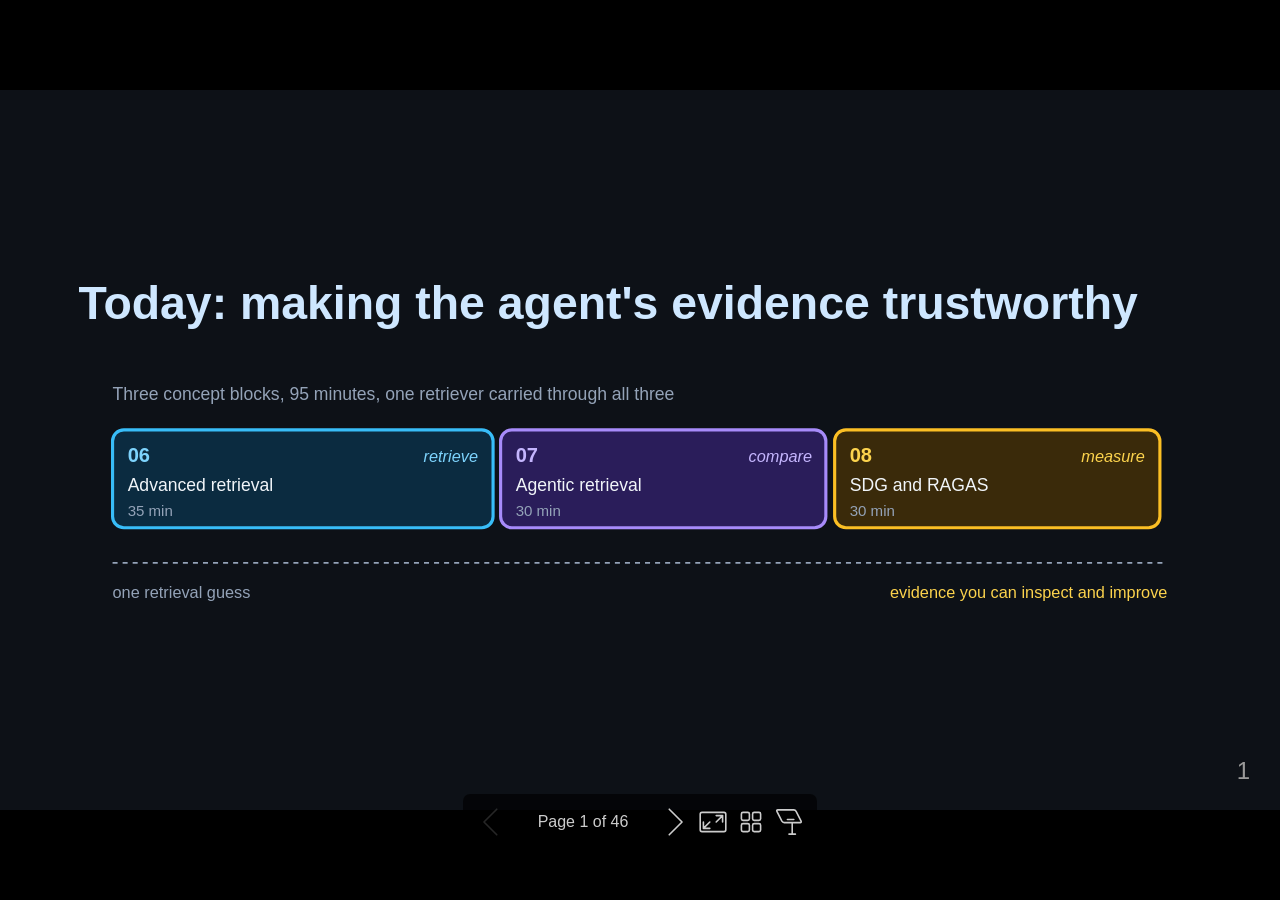
==== commit 88ba1444: "slides: day 2 visuals from the seed's own runs Three gates as a chevron chain; RRF fusing two ranked" ====
--- a/docs/slides/chicago-sept-24/day2/day2.html
+++ b/docs/slides/chicago-sept-24/day2/day2.html
@@ -1,4 +1,4 @@
-<!DOCTYPE html><html lang="en-US"><head><title>Today: making retrieval measurable</title><meta property="og:title" content="Today: making retrieval measurable"><meta charset="UTF-8"><meta name="viewport" content="width=device-width,height=device-height,initial-scale=1.0"><meta name="apple-mobile-web-app-capable" content="yes"><meta http-equiv="X-UA-Compatible" content="ie=edge"><meta property="og:type" content="website"><meta name="twitter:card" content="summary"><style>@media screen{body[data-bespoke-view=""] .bespoke-marp-parent>.bespoke-marp-osc>button,body[data-bespoke-view=next] .bespoke-marp-parent>.bespoke-marp-osc>button,body[data-bespoke-view=overview] button.bespoke-marp-overview-close,body[data-bespoke-view=presenter] .bespoke-marp-presenter-container .bespoke-marp-presenter-info-container .bespoke-marp-presenter-info-page-area .bespoke-marp-presenter-info-page,body[data-bespoke-view=presenter] .bespoke-marp-presenter-container .bespoke-marp-presenter-info-container button,body[data-bespoke-view=presenter] .bespoke-marp-presenter-container .bespoke-marp-presenter-note-container button{appearance:none;background-color:initial;border:0;color:inherit;cursor:pointer;font-size:inherit;opacity:.8;outline:none;padding:0;transition:opacity .2s linear;-webkit-tap-highlight-color:transparent}body[data-bespoke-view=""] .bespoke-marp-parent>.bespoke-marp-osc>button:disabled,body[data-bespoke-view=next] .bespoke-marp-parent>.bespoke-marp-osc>button:disabled,body[data-bespoke-view=overview] button.bespoke-marp-overview-close:disabled,body[data-bespoke-view=presenter] .bespoke-marp-presenter-container .bespoke-marp-presenter-info-container .bespoke-marp-presenter-info-page-area .bespoke-marp-presenter-info-page:disabled,body[data-bespoke-view=presenter] .bespoke-marp-presenter-container .bespoke-marp-presenter-info-container button:disabled,body[data-bespoke-view=presenter] .bespoke-marp-presenter-container .bespoke-marp-presenter-note-container button:disabled{cursor:not-allowed;opacity:.15!important}body[data-bespoke-view=""] .bespoke-marp-parent>.bespoke-marp-osc>button:hover,body[data-bespoke-view=next] .bespoke-marp-parent>.bespoke-marp-osc>button:hover,body[data-bespoke-view=overview] button.bespoke-marp-overview-close:hover,body[data-bespoke-view=presenter] .bespoke-marp-presenter-container .bespoke-marp-presenter-info-container .bespoke-marp-presenter-info-page-area .bespoke-marp-presenter-info-page:hover,body[data-bespoke-view=presenter] .bespoke-marp-presenter-container .bespoke-marp-presenter-info-container button:hover,body[data-bespoke-view=presenter] .bespoke-marp-presenter-container .bespoke-marp-presenter-note-container button:hover{opacity:1}body[data-bespoke-view=""] .bespoke-marp-parent>.bespoke-marp-osc>button:hover:active,body[data-bespoke-view=next] .bespoke-marp-parent>.bespoke-marp-osc>button:hover:active,body[data-bespoke-view=overview] button.bespoke-marp-overview-close:hover:active,body[data-bespoke-view=presenter] .bespoke-marp-presenter-container .bespoke-marp-presenter-info-container .bespoke-marp-presenter-info-page-area .bespoke-marp-presenter-info-page:hover:active,body[data-bespoke-view=presenter] .bespoke-marp-presenter-container .bespoke-marp-presenter-info-container button:hover:active,body[data-bespoke-view=presenter] .bespoke-marp-presenter-container .bespoke-marp-presenter-note-container button:hover:active{opacity:.6}body[data-bespoke-view=""] .bespoke-marp-parent>.bespoke-marp-osc>button:hover:not(:disabled),body[data-bespoke-view=next] .bespoke-marp-parent>.bespoke-marp-osc>button:hover:not(:disabled),body[data-bespoke-view=overview] button.bespoke-marp-overview-close:hover:not(:disabled),body[data-bespoke-view=presenter] .bespoke-marp-presenter-container .bespoke-marp-presenter-info-container .bespoke-marp-presenter-info-page-area .bespoke-marp-presenter-info-page:hover:not(:disabled),body[data-bespoke-view=presenter] .bespoke-marp-presenter-container .bespoke-marp-presenter-info-container button:hover:not(:disabled),body[data-bespoke-view=presenter] .bespoke-marp-presenter-container .bespoke-marp-presenter-note-container button:hover:not(:disabled){transition:none}body[data-bespoke-view=""] .bespoke-marp-parent>.bespoke-marp-osc>button[data-bespoke-marp-osc=prev],body[data-bespoke-view=next] .bespoke-marp-parent>.bespoke-marp-osc>button[data-bespoke-marp-osc=prev],body[data-bespoke-view=presenter] .bespoke-marp-presenter-container .bespoke-marp-presenter-info-container button.bespoke-marp-presenter-info-page-prev{background:#0000 url("[data-uri]") no-repeat 50%;background-size:contain;overflow:hidden;text-indent:100%;white-space:nowrap}body[data-bespoke-view=""] .bespoke-marp-parent>.bespoke-marp-osc>button[data-bespoke-marp-osc=next],body[data-bespoke-view=next] .bespoke-marp-parent>.bespoke-marp-osc>button[data-bespoke-marp-osc=next],body[data-bespoke-view=presenter] .bespoke-marp-presenter-container .bespoke-marp-presenter-info-container button.bespoke-marp-presenter-info-page-next{background:#0000 url("[data-uri]") no-repeat 50%;background-size:contain;overflow:hidden;text-indent:100%;white-space:nowrap}:is(body[data-bespoke-view=""],body[data-bespoke-view=next]) .bespoke-marp-parent>.bespoke-marp-osc>button[data-bespoke-marp-osc=fullscreen]{background:#0000 url("[data-uri]") no-repeat 50%;background-size:contain;overflow:hidden;text-indent:100%;white-space:nowrap}:is(body[data-bespoke-view=""],body[data-bespoke-view=next]) .bespoke-marp-parent>.bespoke-marp-osc>button.exit[data-bespoke-marp-osc=fullscreen]{background-image:url("[data-uri]")}:is(body[data-bespoke-view=""],body[data-bespoke-view=next]) .bespoke-marp-parent>.bespoke-marp-osc>button[data-bespoke-marp-osc=presenter]{background:#0000 url("[data-uri]") no-repeat 50%;background-size:contain;overflow:hidden;text-indent:100%;white-space:nowrap}body[data-bespoke-view=overview] button.bespoke-marp-overview-close,body[data-bespoke-view=presenter] .bespoke-marp-presenter-container .bespoke-marp-presenter-note-container button.bespoke-marp-presenter-note-bigger{background:#0000 url("[data-uri]") no-repeat 50%;background-size:contain;overflow:hidden;text-indent:100%;white-space:nowrap}body[data-bespoke-view=presenter] .bespoke-marp-presenter-container .bespoke-marp-presenter-note-container button.bespoke-marp-presenter-note-smaller{background:#0000 url("[data-uri]") no-repeat 50%;background-size:contain;overflow:hidden;text-indent:100%;white-space:nowrap}:is(body[data-bespoke-view=""],body[data-bespoke-view=next]) .bespoke-marp-parent>.bespoke-marp-osc>button[data-bespoke-marp-osc=overview]{background:#0000 url("[data-uri]") no-repeat 50%;background-size:contain;overflow:hidden;text-indent:100%;white-space:nowrap}}@keyframes __bespoke_marp_transition_reduced_outgoing__{0%{opacity:1}to{opacity:0}}@keyframes __bespoke_marp_transition_reduced_incoming__{0%{mix-blend-mode:plus-lighter;opacity:0}to{mix-blend-mode:plus-lighter;opacity:1}}.bespoke-marp-note,.bespoke-marp-osc,.bespoke-progress-parent{display:none;transition:none}@media screen{::view-transition-group(*){animation-duration:var(--marp-bespoke-transition-animation-duration,.5s);animation-timing-function:ease}::view-transition-new(*),::view-transition-old(*){animation-delay:0s;animation-direction:var(--marp-bespoke-transition-animation-direction,normal);animation-duration:var(--marp-bespoke-transition-animation-duration,.5s);animation-fill-mode:both;animation-name:var(--marp-bespoke-transition-animation-name,var(--marp-bespoke-transition-animation-name-fallback,__bespoke_marp_transition_no_animation__));mix-blend-mode:normal}::view-transition-old(*){--marp-bespoke-transition-animation-name-fallback:__bespoke_marp_transition_reduced_outgoing__;animation-timing-function:ease}::view-transition-new(*){--marp-bespoke-transition-animation-name-fallback:__bespoke_marp_transition_reduced_incoming__;animation-timing-function:ease}::view-transition-new(root),::view-transition-old(root){animation-timing-function:linear}::view-transition-new(__bespoke_marp_transition_osc__),::view-transition-old(__bespoke_marp_transition_osc__){animation-duration:0s!important;animation-name:__bespoke_marp_transition_osc__!important}::view-transition-new(__bespoke_marp_transition_osc__){opacity:0!important}.bespoke-marp-transition-warming-up::view-transition-group(*),.bespoke-marp-transition-warming-up::view-transition-new(*),.bespoke-marp-transition-warming-up::view-transition-old(*){animation-play-state:paused!important}body,html{height:100%;margin:0}body{background:#000;overflow:hidden}svg.bespoke-marp-slide{content-visibility:hidden;interactivity:inert;opacity:0;pointer-events:none;z-index:-1}svg.bespoke-marp-slide:not(.bespoke-marp-active) *{view-transition-name:none!important}svg.bespoke-marp-slide.bespoke-marp-active{content-visibility:visible;interactivity:auto;opacity:1;pointer-events:auto;z-index:0}svg.bespoke-marp-slide.bespoke-marp-active.bespoke-marp-active-ready *{animation-name:__bespoke_marp__!important}@supports not (content-visibility:hidden){svg.bespoke-marp-slide[data-bespoke-marp-load=hideable]{display:none}svg.bespoke-marp-slide[data-bespoke-marp-load=hideable].bespoke-marp-active{display:block}}}@media screen and (prefers-reduced-motion:reduce){svg.bespoke-marp-slide *{view-transition-name:none!important}}@media screen{[data-bespoke-marp-fragment=inactive]{visibility:hidden}:is(body[data-bespoke-view=""],body[data-bespoke-view=next]) .bespoke-marp-parent{inset:0;position:absolute}:is(body[data-bespoke-view=""],body[data-bespoke-view=next]) .bespoke-marp-parent>.bespoke-marp-osc{background:#000000a6;border-radius:7px;bottom:50px;color:#fff;contain:paint;display:block;font-family:Helvetica,Arial,sans-serif;font-size:16px;left:50%;line-height:0;opacity:1;padding:12px;position:absolute;touch-action:manipulation;transform:translateX(-50%);transition:opacity .2s linear;-webkit-user-select:none;user-select:none;view-transition-name:__bespoke_marp_transition_osc__;white-space:nowrap;will-change:transform;z-index:1}:is(body[data-bespoke-view=""],body[data-bespoke-view=next]) .bespoke-marp-parent>.bespoke-marp-osc>:where(*){margin-left:6px}:is(body[data-bespoke-view=""],body[data-bespoke-view=next]) .bespoke-marp-parent>.bespoke-marp-osc>:where(*):where(:first-child){margin-left:0}:is(body[data-bespoke-view=""],body[data-bespoke-view=next]) .bespoke-marp-parent>.bespoke-marp-osc>span{opacity:.8}:is(body[data-bespoke-view=""],body[data-bespoke-view=next]) .bespoke-marp-parent>.bespoke-marp-osc>span[data-bespoke-marp-osc=page]{display:inline-block;min-width:140px;text-align:center}:is(body[data-bespoke-view=""],body[data-bespoke-view=next]) .bespoke-marp-parent>.bespoke-marp-osc>button[data-bespoke-marp-osc=fullscreen],:is(body[data-bespoke-view=""],body[data-bespoke-view=next]) .bespoke-marp-parent>.bespoke-marp-osc>button[data-bespoke-marp-osc=next],:is(body[data-bespoke-view=""],body[data-bespoke-view=next]) .bespoke-marp-parent>.bespoke-marp-osc>button[data-bespoke-marp-osc=overview],:is(body[data-bespoke-view=""],body[data-bespoke-view=next]) .bespoke-marp-parent>.bespoke-marp-osc>button[data-bespoke-marp-osc=presenter],:is(body[data-bespoke-view=""],body[data-bespoke-view=next]) .bespoke-marp-parent>.bespoke-marp-osc>button[data-bespoke-marp-osc=prev]{height:32px;line-height:32px;width:32px}:is(body[data-bespoke-view=""],body[data-bespoke-view=next]) .bespoke-marp-parent.bespoke-marp-inactive{cursor:none}:is(body[data-bespoke-view=""],body[data-bespoke-view=next]) .bespoke-marp-parent.bespoke-marp-inactive>.bespoke-marp-osc{opacity:0;pointer-events:none}:is(body[data-bespoke-view=""],body[data-bespoke-view=next]) svg.bespoke-marp-slide{height:100%;left:0;position:absolute;top:0;width:100%}body[data-bespoke-view=""] .bespoke-progress-parent{background:#222;display:flex;height:5px;width:100%}body[data-bespoke-view=""] .bespoke-progress-parent+:where(.bespoke-marp-parent){top:5px}body[data-bespoke-view=""] .bespoke-progress-parent .bespoke-progress-bar{background:#0288d1;flex:0 0 0;transition:flex-basis .2s cubic-bezier(0,1,1,1)}body[data-bespoke-view=next]{background:#0000}body[data-bespoke-view=presenter]{background:#161616}body[data-bespoke-view=presenter] .bespoke-marp-presenter-container{display:grid;font-family:Helvetica,Arial,sans-serif;grid-template:"current dragbar next" minmax(140px,1fr) "current dragbar note" 2fr "info    dragbar note" 3em;grid-template-columns:minmax(3px,var(--bespoke-marp-presenter-split-ratio,66%)) 0 minmax(3px,1fr);height:100%;left:0;position:absolute;top:0;width:100%}body[data-bespoke-view=presenter] .bespoke-marp-presenter-container :where(.bespoke-marp-parent){grid-area:current;overflow:hidden;position:relative}body[data-bespoke-view=presenter] .bespoke-marp-presenter-container :where(.bespoke-marp-parent) :where(svg.bespoke-marp-slide){height:calc(100% - 40px);left:20px;pointer-events:none;position:absolute;top:20px;-webkit-user-select:none;user-select:none;width:calc(100% - 40px)}body[data-bespoke-view=presenter] .bespoke-marp-presenter-container :where(.bespoke-marp-parent) :where(svg.bespoke-marp-slide).bespoke-marp-active{filter:drop-shadow(0 3px 10px rgba(0,0,0,.5))}body[data-bespoke-view=presenter] .bespoke-marp-presenter-container .bespoke-marp-presenter-dragbar-container{background:#0288d1;cursor:col-resize;grid-area:dragbar;margin-left:-3px;opacity:0;position:relative;transition:opacity .4s linear .1s;width:6px;z-index:10}body[data-bespoke-view=presenter] .bespoke-marp-presenter-container .bespoke-marp-presenter-dragbar-container:hover{opacity:1}body[data-bespoke-view=presenter] .bespoke-marp-presenter-container .bespoke-marp-presenter-dragbar-container.active{opacity:1;transition-delay:0s}body[data-bespoke-view=presenter] .bespoke-marp-presenter-container .bespoke-marp-presenter-next-container{background:#222;cursor:pointer;display:none;grid-area:next;overflow:hidden;position:relative}body[data-bespoke-view=presenter] .bespoke-marp-presenter-container .bespoke-marp-presenter-next-container.active{display:block}body[data-bespoke-view=presenter] .bespoke-marp-presenter-container .bespoke-marp-presenter-next-container iframe.bespoke-marp-presenter-next{background:#0000;border:0;display:block;filter:drop-shadow(0 3px 10px rgba(0,0,0,.5));height:calc(100% - 40px);left:20px;pointer-events:none;position:absolute;interactivity:inert;top:20px;-webkit-user-select:none;user-select:none;width:calc(100% - 40px)}body[data-bespoke-view=presenter] .bespoke-marp-presenter-container .bespoke-marp-presenter-note-container{background:#222;color:#eee;grid-area:note;position:relative;z-index:1}body[data-bespoke-view=presenter] .bespoke-marp-presenter-container .bespoke-marp-presenter-note-container button{height:1.5em;line-height:1.5em;width:1.5em}body[data-bespoke-view=presenter] .bespoke-marp-presenter-container .bespoke-marp-presenter-note-container .bespoke-marp-presenter-note-wrapper{display:block;inset:0;position:absolute}body[data-bespoke-view=presenter] .bespoke-marp-presenter-container .bespoke-marp-presenter-note-container .bespoke-marp-presenter-note-buttons{background:#000000a6;border-radius:4px;bottom:0;display:flex;gap:4px;margin:12px;opacity:0;padding:6px;pointer-events:none;position:absolute;right:0;transition:opacity .2s linear}body[data-bespoke-view=presenter] .bespoke-marp-presenter-container .bespoke-marp-presenter-note-container .bespoke-marp-presenter-note-buttons:focus-within,body[data-bespoke-view=presenter] .bespoke-marp-presenter-container .bespoke-marp-presenter-note-container .bespoke-marp-presenter-note-wrapper:focus-within+.bespoke-marp-presenter-note-buttons,body[data-bespoke-view=presenter] .bespoke-marp-presenter-container .bespoke-marp-presenter-note-container:hover .bespoke-marp-presenter-note-buttons{opacity:1;pointer-events:auto}body[data-bespoke-view=presenter] .bespoke-marp-presenter-container .bespoke-marp-presenter-note-container .bespoke-marp-note{box-sizing:border-box;font-size:calc(1.1em*var(--bespoke-marp-note-font-scale, 1));height:calc(100% - 40px);margin:20px;overflow:auto;padding-right:3px;white-space:pre-wrap;width:calc(100% - 40px);word-wrap:break-word;scrollbar-color:#eeeeee80 #0000;scrollbar-width:thin}body[data-bespoke-view=presenter] .bespoke-marp-presenter-container .bespoke-marp-presenter-note-container .bespoke-marp-note::-webkit-scrollbar{width:6px}body[data-bespoke-view=presenter] .bespoke-marp-presenter-container .bespoke-marp-presenter-note-container .bespoke-marp-note::-webkit-scrollbar-track{background:#0000}body[data-bespoke-view=presenter] .bespoke-marp-presenter-container .bespoke-marp-presenter-note-container .bespoke-marp-note::-webkit-scrollbar-thumb{background:#eeeeee80;border-radius:6px}body[data-bespoke-view=presenter] .bespoke-marp-presenter-container .bespoke-marp-presenter-note-container .bespoke-marp-note:empty{pointer-events:none}body[data-bespoke-view=presenter] .bespoke-marp-presenter-container .bespoke-marp-presenter-note-container .bespoke-marp-note.active{display:block}body[data-bespoke-view=presenter] .bespoke-marp-presenter-container .bespoke-marp-presenter-note-container .bespoke-marp-note p:first-child{margin-top:0}body[data-bespoke-view=presenter] .bespoke-marp-presenter-container .bespoke-marp-presenter-note-container .bespoke-marp-note p:last-child{margin-bottom:0}body[data-bespoke-view=presenter] .bespoke-marp-presenter-container .bespoke-marp-presenter-info-container{align-items:center;box-sizing:border-box;color:#eee;display:flex;flex-wrap:nowrap;grid-area:info;justify-content:center;overflow:hidden;padding:0 10px}body[data-bespoke-view=presenter] .bespoke-marp-presenter-container .bespoke-marp-presenter-info-container :is(.bespoke-marp-presenter-info-page-area,.bespoke-marp-presenter-info-time,.bespoke-marp-presenter-info-timer){box-sizing:border-box;display:block;padding:0 10px;white-space:nowrap;width:100%}body[data-bespoke-view=presenter] .bespoke-marp-presenter-container .bespoke-marp-presenter-info-container button{height:1.5em;line-height:1.5em;width:1.5em}body[data-bespoke-view=presenter] .bespoke-marp-presenter-container .bespoke-marp-presenter-info-container .bespoke-marp-presenter-info-page-area{order:2;text-align:center}body[data-bespoke-view=presenter] .bespoke-marp-presenter-container .bespoke-marp-presenter-info-container .bespoke-marp-presenter-info-page-area .bespoke-marp-presenter-info-page{display:inline-block;min-width:120px;text-align:center}body[data-bespoke-view=presenter] .bespoke-marp-presenter-container .bespoke-marp-presenter-info-container .bespoke-marp-presenter-info-time{color:#999;order:1;text-align:left}body[data-bespoke-view=presenter] .bespoke-marp-presenter-container .bespoke-marp-presenter-info-container .bespoke-marp-presenter-info-timer{color:#999;order:3;text-align:right}body[data-bespoke-view=presenter] .bespoke-marp-presenter-container .bespoke-marp-presenter-info-container .bespoke-marp-presenter-info-timer:hover{cursor:pointer}body[data-bespoke-view=overview]{background:#161616;overflow:auto}body[data-bespoke-view=overview] [data-bespoke-marp-fragment=inactive]{visibility:visible}body[data-bespoke-view=overview] .bespoke-marp-overview-header{backdrop-filter:blur(4px);background:#222222d9;box-shadow:0 3px 10px #00000080;box-sizing:border-box;display:flex;height:48px;inset:0 0 auto;justify-content:flex-end;padding:10px;position:fixed;z-index:1}body[data-bespoke-view=overview] button.bespoke-marp-overview-close{height:28px;line-height:28px;transform:rotate(45deg);width:28px}body[data-bespoke-view=overview] .bespoke-marp-parent{display:grid;gap:40px;grid-template-columns:repeat(auto-fit,minmax(0,240px));justify-content:space-around;padding:30px}body[data-bespoke-view=overview] .bespoke-marp-parent svg.bespoke-marp-slide{--bov-selected:#0000;--bov-focus:#161616;--bov-focus-outline:#0000;background-image:conic-gradient(#161616 0 0),conic-gradient(var(--bov-focus) 0 0),conic-gradient(var(--bov-focus-outline) 0 0),conic-gradient(var(--bov-selected) 0 0);background-position:5px 5px,3px 3px,2px 2px,0 0;background-repeat:no-repeat;background-size:calc(100% - 10px) calc(100% - 10px),calc(100% - 6px) calc(100% - 6px),calc(100% - 4px) calc(100% - 4px),100% 100%;content-visibility:visible;cursor:pointer;filter:drop-shadow(0 3px 10px rgba(0,0,0,.5));margin:-6px;padding:6px;interactivity:auto;opacity:1;outline:0;pointer-events:auto;scroll-margin-block:30px;width:100%;z-index:0}body[data-bespoke-view=overview] .bespoke-marp-parent svg.bespoke-marp-slide *,body[data-bespoke-view=overview] .bespoke-marp-parent svg.bespoke-marp-slide.bespoke-marp-active *{pointer-events:none;interactivity:inert}body[data-bespoke-view=overview] .bespoke-marp-parent :is(svg.bespoke-marp-slide:active,svg.bespoke-marp-slide:focus-visible,svg.bespoke-marp-slide:hover){--bov-focus-outline:#161616}body[data-bespoke-view=overview] .bespoke-marp-parent svg.bespoke-marp-slide:focus-visible,body[data-bespoke-view=overview] .bespoke-marp-parent svg.bespoke-marp-slide:hover{--bov-focus:#999}body[data-bespoke-view=overview] .bespoke-marp-parent svg.bespoke-marp-slide:active{--bov-focus:#eee}body[data-bespoke-view=overview] .bespoke-marp-parent svg.bespoke-marp-slide.bespoke-marp-active{--bov-selected:#0288d1}body[data-bespoke-view=overview]:has(.bespoke-marp-overview-header) .bespoke-marp-parent{padding-top:78px}body[data-bespoke-view=overview]:has(.bespoke-marp-overview-header) .bespoke-marp-parent svg.bespoke-marp-slide{scroll-margin-top:78px}.bespoke-marp-overview{background:#000000a6;inset:0;opacity:0;pointer-events:none;position:fixed;transition:opacity .1s ease;z-index:10}.bespoke-marp-overview iframe{background:#222;border:0;display:block;height:100%;left:0;position:absolute;top:0;width:100%}.bespoke-marp-overview[data-open="1"]{opacity:1;pointer-events:auto}}@media print{.bespoke-marp-overview,.bespoke-marp-presenter-info-container,.bespoke-marp-presenter-next-container,.bespoke-marp-presenter-note-container{display:none}}</style><style>div#\:\$p > svg > foreignObject > section{width:1280px;height:720px;box-sizing:border-box;overflow:hidden;position:relative;scroll-snap-align:center center;-webkit-text-size-adjust:100%;text-size-adjust:100%}div#\:\$p > svg > foreignObject > section::after{bottom:0;content:attr(data-marpit-pagination);padding:inherit;pointer-events:none;position:absolute;right:0}div#\:\$p > svg > foreignObject > section:not([data-marpit-pagination])::after{display:none}div#\:\$p > svg > foreignObject > section :where(:is(h1, marp-h1)){font-size:2em;margin-block:0.67em}div#\:\$p > svg > foreignObject > section section:where(:is(h1, marp-h1)){--marpit-root-font-size: 2em}div#\:\$p > svg > foreignObject > section video::-webkit-media-controls{will-change:transform}@page {size:1280px 720px;margin:0}@media print{html, body{background-color:#fff;margin:0;page-break-inside:avoid;break-inside:avoid-page}div#\:\$p > svg > foreignObject > section{page-break-before:always;break-before:page}div#\:\$p > svg > foreignObject > section, div#\:\$p > svg > foreignObject > section *{-webkit-print-color-adjust:exact!important;animation-delay:0s!important;animation-duration:0s!important;color-adjust:exact!important;print-color-adjust:exact!important;transition:none!important}div#\:\$p > svg[data-marpit-svg]{display:block;height:100vh;width:100vw}}div#\:\$p > svg > foreignObject > :where(section){container-type:size}div#\:\$p > svg > foreignObject > section img[data-marp-twemoji]{background:transparent;height:1em;margin:0 .05em 0 .1em;vertical-align:-.1em;width:1em}div#\:\$p > svg > foreignObject > section{--fgColor-danger:light-dark(#d1242f, #f85149);--bgColor-attention-muted:light-dark(#fff8c5, #bb800926);--bgColor-muted:light-dark(#f6f8fa, #151b23);--bgColor-neutral-muted:light-dark(#818b981f, #656c7633);--borderColor-accent-emphasis:light-dark(#0969da, #1f6feb);--borderColor-attention-emphasis:light-dark(#9a6700, #9e6a03);--borderColor-danger-emphasis:light-dark(#cf222e, #da3633);--borderColor-default:light-dark(#d1d9e0, #3d444d);--borderColor-done-emphasis:light-dark(#8250df, #8957e5);--borderColor-success-emphasis:light-dark(#1a7f37, #238636);--color-prettylights-syntax-brackethighlighter-angle:light-dark(#59636e, #9198a1);--color-prettylights-syntax-brackethighlighter-unmatched:light-dark(#82071e, #f85149);--color-prettylights-syntax-carriage-return-bg:light-dark(#cf222e, #b62324);--color-prettylights-syntax-carriage-return-text:light-dark(#f6f8fa, #f0f6fc);--color-prettylights-syntax-comment:light-dark(#59636e, #9198a1);--color-prettylights-syntax-constant:light-dark(#0550ae, #79c0ff);--color-prettylights-syntax-constant-other-reference-link:light-dark(#0a3069, #a5d6ff);--color-prettylights-syntax-entity:light-dark(#6639ba, #d2a8ff);--color-prettylights-syntax-entity-tag:light-dark(#0550ae, #7ee787);--color-prettylights-syntax-invalid-illegal-text:light-dark(var(--fgColor-danger), var(--fgColor-danger));--color-prettylights-syntax-keyword:light-dark(#cf222e, #ff7b72);--color-prettylights-syntax-markup-changed-bg:light-dark(#ffd8b5, #5a1e02);--color-prettylights-syntax-markup-changed-text:light-dark(#953800, #ffdfb6);--color-prettylights-syntax-markup-deleted-bg:light-dark(#ffebe9, #67060c);--color-prettylights-syntax-markup-deleted-text:light-dark(#82071e, #ffdcd7);--color-prettylights-syntax-markup-heading:light-dark(#0550ae, #1f6feb);--color-prettylights-syntax-markup-ignored-bg:light-dark(#0550ae, #1158c7);--color-prettylights-syntax-markup-ignored-text:light-dark(#d1d9e0, #f0f6fc);--color-prettylights-syntax-markup-inserted-bg:light-dark(#dafbe1, #033a16);--color-prettylights-syntax-markup-inserted-text:light-dark(#116329, #aff5b4);--color-prettylights-syntax-markup-list:light-dark(#3b2300, #f2cc60);--color-prettylights-syntax-meta-diff-range:light-dark(#8250df, #d2a8ff);--color-prettylights-syntax-string:light-dark(#0a3069, #a5d6ff);--color-prettylights-syntax-string-regexp:light-dark(#116329, #7ee787);--color-prettylights-syntax-sublimelinter-gutter-mark:light-dark(#818b98, #3d444d);--color-prettylights-syntax-variable:light-dark(#953800, #ffa657);--fgColor-accent:light-dark(#0969da, #4493f8);--fgColor-attention:light-dark(#9a6700, #d29922);--fgColor-done:light-dark(#8250df, #ab7df8);--fgColor-muted:light-dark(#59636e, #9198a1);--fgColor-success:light-dark(#1a7f37, #3fb950);--bgColor-default:light-dark(#fff, #0d1117);--borderColor-muted:light-dark(#d1d9e0b3, #3d444db3);--color-prettylights-syntax-invalid-illegal-bg:light-dark(var(--bgColor-danger-muted), var(--bgColor-danger-muted));--color-prettylights-syntax-markup-bold:light-dark(#1f2328, #f0f6fc);--color-prettylights-syntax-markup-italic:light-dark(#1f2328, #f0f6fc);--color-prettylights-syntax-storage-modifier-import:light-dark(#1f2328, #f0f6fc);--fgColor-default:light-dark(#1f2328, #f0f6fc);--focus-outlineColor:light-dark(var(--borderColor-accent-emphasis), var(--borderColor-accent-emphasis));--borderColor-neutral-muted:light-dark(var(--borderColor-muted), var(--borderColor-muted));--base-size-16:calc(var(--marpit-root-font-size, 1rem) * 1);--base-size-24:calc(var(--marpit-root-font-size, 1rem) * 1.5);--base-size-4:calc(var(--marpit-root-font-size, 1rem) * 0.25);--base-size-40:calc(var(--marpit-root-font-size, 1rem) * 2.5);--base-size-8:calc(var(--marpit-root-font-size, 1rem) * 0.5);--base-text-weight-medium:500;--base-text-weight-normal:400;--base-text-weight-semibold:600;--fontStack-monospace:ui-monospace, SFMono-Regular, SF Mono, Menlo, Consolas, Liberation Mono, monospace;--fontStack-sansSerif:-apple-system, BlinkMacSystemFont, "Segoe UI", "Noto Sans", Helvetica, Arial, sans-serif, "Apple Color Emoji", "Segoe UI Emoji";}/*!
+<!DOCTYPE html><html lang="en-US"><head><title>Today: making the agent's evidence trustworthy</title><meta property="og:title" content="Today: making the agent's evidence trustworthy"><meta charset="UTF-8"><meta name="viewport" content="width=device-width,height=device-height,initial-scale=1.0"><meta name="apple-mobile-web-app-capable" content="yes"><meta http-equiv="X-UA-Compatible" content="ie=edge"><meta property="og:type" content="website"><meta name="twitter:card" content="summary"><style>@media screen{body[data-bespoke-view=""] .bespoke-marp-parent>.bespoke-marp-osc>button,body[data-bespoke-view=next] .bespoke-marp-parent>.bespoke-marp-osc>button,body[data-bespoke-view=overview] button.bespoke-marp-overview-close,body[data-bespoke-view=presenter] .bespoke-marp-presenter-container .bespoke-marp-presenter-info-container .bespoke-marp-presenter-info-page-area .bespoke-marp-presenter-info-page,body[data-bespoke-view=presenter] .bespoke-marp-presenter-container .bespoke-marp-presenter-info-container button,body[data-bespoke-view=presenter] .bespoke-marp-presenter-container .bespoke-marp-presenter-note-container button{appearance:none;background-color:initial;border:0;color:inherit;cursor:pointer;font-size:inherit;opacity:.8;outline:none;padding:0;transition:opacity .2s linear;-webkit-tap-highlight-color:transparent}body[data-bespoke-view=""] .bespoke-marp-parent>.bespoke-marp-osc>button:disabled,body[data-bespoke-view=next] .bespoke-marp-parent>.bespoke-marp-osc>button:disabled,body[data-bespoke-view=overview] button.bespoke-marp-overview-close:disabled,body[data-bespoke-view=presenter] .bespoke-marp-presenter-container .bespoke-marp-presenter-info-container .bespoke-marp-presenter-info-page-area .bespoke-marp-presenter-info-page:disabled,body[data-bespoke-view=presenter] .bespoke-marp-presenter-container .bespoke-marp-presenter-info-container button:disabled,body[data-bespoke-view=presenter] .bespoke-marp-presenter-container .bespoke-marp-presenter-note-container button:disabled{cursor:not-allowed;opacity:.15!important}body[data-bespoke-view=""] .bespoke-marp-parent>.bespoke-marp-osc>button:hover,body[data-bespoke-view=next] .bespoke-marp-parent>.bespoke-marp-osc>button:hover,body[data-bespoke-view=overview] button.bespoke-marp-overview-close:hover,body[data-bespoke-view=presenter] .bespoke-marp-presenter-container .bespoke-marp-presenter-info-container .bespoke-marp-presenter-info-page-area .bespoke-marp-presenter-info-page:hover,body[data-bespoke-view=presenter] .bespoke-marp-presenter-container .bespoke-marp-presenter-info-container button:hover,body[data-bespoke-view=presenter] .bespoke-marp-presenter-container .bespoke-marp-presenter-note-container button:hover{opacity:1}body[data-bespoke-view=""] .bespoke-marp-parent>.bespoke-marp-osc>button:hover:active,body[data-bespoke-view=next] .bespoke-marp-parent>.bespoke-marp-osc>button:hover:active,body[data-bespoke-view=overview] button.bespoke-marp-overview-close:hover:active,body[data-bespoke-view=presenter] .bespoke-marp-presenter-container .bespoke-marp-presenter-info-container .bespoke-marp-presenter-info-page-area .bespoke-marp-presenter-info-page:hover:active,body[data-bespoke-view=presenter] .bespoke-marp-presenter-container .bespoke-marp-presenter-info-container button:hover:active,body[data-bespoke-view=presenter] .bespoke-marp-presenter-container .bespoke-marp-presenter-note-container button:hover:active{opacity:.6}body[data-bespoke-view=""] .bespoke-marp-parent>.bespoke-marp-osc>button:hover:not(:disabled),body[data-bespoke-view=next] .bespoke-marp-parent>.bespoke-marp-osc>button:hover:not(:disabled),body[data-bespoke-view=overview] button.bespoke-marp-overview-close:hover:not(:disabled),body[data-bespoke-view=presenter] .bespoke-marp-presenter-container .bespoke-marp-presenter-info-container .bespoke-marp-presenter-info-page-area .bespoke-marp-presenter-info-page:hover:not(:disabled),body[data-bespoke-view=presenter] .bespoke-marp-presenter-container .bespoke-marp-presenter-info-container button:hover:not(:disabled),body[data-bespoke-view=presenter] .bespoke-marp-presenter-container .bespoke-marp-presenter-note-container button:hover:not(:disabled){transition:none}body[data-bespoke-view=""] .bespoke-marp-parent>.bespoke-marp-osc>button[data-bespoke-marp-osc=prev],body[data-bespoke-view=next] .bespoke-marp-parent>.bespoke-marp-osc>button[data-bespoke-marp-osc=prev],body[data-bespoke-view=presenter] .bespoke-marp-presenter-container .bespoke-marp-presenter-info-container button.bespoke-marp-presenter-info-page-prev{background:#0000 url("[data-uri]") no-repeat 50%;background-size:contain;overflow:hidden;text-indent:100%;white-space:nowrap}body[data-bespoke-view=""] .bespoke-marp-parent>.bespoke-marp-osc>button[data-bespoke-marp-osc=next],body[data-bespoke-view=next] .bespoke-marp-parent>.bespoke-marp-osc>button[data-bespoke-marp-osc=next],body[data-bespoke-view=presenter] .bespoke-marp-presenter-container .bespoke-marp-presenter-info-container button.bespoke-marp-presenter-info-page-next{background:#0000 url("[data-uri]") no-repeat 50%;background-size:contain;overflow:hidden;text-indent:100%;white-space:nowrap}:is(body[data-bespoke-view=""],body[data-bespoke-view=next]) .bespoke-marp-parent>.bespoke-marp-osc>button[data-bespoke-marp-osc=fullscreen]{background:#0000 url("[data-uri]") no-repeat 50%;background-size:contain;overflow:hidden;text-indent:100%;white-space:nowrap}:is(body[data-bespoke-view=""],body[data-bespoke-view=next]) .bespoke-marp-parent>.bespoke-marp-osc>button.exit[data-bespoke-marp-osc=fullscreen]{background-image:url("[data-uri]")}:is(body[data-bespoke-view=""],body[data-bespoke-view=next]) .bespoke-marp-parent>.bespoke-marp-osc>button[data-bespoke-marp-osc=presenter]{background:#0000 url("[data-uri]") no-repeat 50%;background-size:contain;overflow:hidden;text-indent:100%;white-space:nowrap}body[data-bespoke-view=overview] button.bespoke-marp-overview-close,body[data-bespoke-view=presenter] .bespoke-marp-presenter-container .bespoke-marp-presenter-note-container button.bespoke-marp-presenter-note-bigger{background:#0000 url("[data-uri]") no-repeat 50%;background-size:contain;overflow:hidden;text-indent:100%;white-space:nowrap}body[data-bespoke-view=presenter] .bespoke-marp-presenter-container .bespoke-marp-presenter-note-container button.bespoke-marp-presenter-note-smaller{background:#0000 url("[data-uri]") no-repeat 50%;background-size:contain;overflow:hidden;text-indent:100%;white-space:nowrap}:is(body[data-bespoke-view=""],body[data-bespoke-view=next]) .bespoke-marp-parent>.bespoke-marp-osc>button[data-bespoke-marp-osc=overview]{background:#0000 url("[data-uri]") no-repeat 50%;background-size:contain;overflow:hidden;text-indent:100%;white-space:nowrap}}@keyframes __bespoke_marp_transition_reduced_outgoing__{0%{opacity:1}to{opacity:0}}@keyframes __bespoke_marp_transition_reduced_incoming__{0%{mix-blend-mode:plus-lighter;opacity:0}to{mix-blend-mode:plus-lighter;opacity:1}}.bespoke-marp-note,.bespoke-marp-osc,.bespoke-progress-parent{display:none;transition:none}@media screen{::view-transition-group(*){animation-duration:var(--marp-bespoke-transition-animation-duration,.5s);animation-timing-function:ease}::view-transition-new(*),::view-transition-old(*){animation-delay:0s;animation-direction:var(--marp-bespoke-transition-animation-direction,normal);animation-duration:var(--marp-bespoke-transition-animation-duration,.5s);animation-fill-mode:both;animation-name:var(--marp-bespoke-transition-animation-name,var(--marp-bespoke-transition-animation-name-fallback,__bespoke_marp_transition_no_animation__));mix-blend-mode:normal}::view-transition-old(*){--marp-bespoke-transition-animation-name-fallback:__bespoke_marp_transition_reduced_outgoing__;animation-timing-function:ease}::view-transition-new(*){--marp-bespoke-transition-animation-name-fallback:__bespoke_marp_transition_reduced_incoming__;animation-timing-function:ease}::view-transition-new(root),::view-transition-old(root){animation-timing-function:linear}::view-transition-new(__bespoke_marp_transition_osc__),::view-transition-old(__bespoke_marp_transition_osc__){animation-duration:0s!important;animation-name:__bespoke_marp_transition_osc__!important}::view-transition-new(__bespoke_marp_transition_osc__){opacity:0!important}.bespoke-marp-transition-warming-up::view-transition-group(*),.bespoke-marp-transition-warming-up::view-transition-new(*),.bespoke-marp-transition-warming-up::view-transition-old(*){animation-play-state:paused!important}body,html{height:100%;margin:0}body{background:#000;overflow:hidden}svg.bespoke-marp-slide{content-visibility:hidden;interactivity:inert;opacity:0;pointer-events:none;z-index:-1}svg.bespoke-marp-slide:not(.bespoke-marp-active) *{view-transition-name:none!important}svg.bespoke-marp-slide.bespoke-marp-active{content-visibility:visible;interactivity:auto;opacity:1;pointer-events:auto;z-index:0}svg.bespoke-marp-slide.bespoke-marp-active.bespoke-marp-active-ready *{animation-name:__bespoke_marp__!important}@supports not (content-visibility:hidden){svg.bespoke-marp-slide[data-bespoke-marp-load=hideable]{display:none}svg.bespoke-marp-slide[data-bespoke-marp-load=hideable].bespoke-marp-active{display:block}}}@media screen and (prefers-reduced-motion:reduce){svg.bespoke-marp-slide *{view-transition-name:none!important}}@media screen{[data-bespoke-marp-fragment=inactive]{visibility:hidden}:is(body[data-bespoke-view=""],body[data-bespoke-view=next]) .bespoke-marp-parent{inset:0;position:absolute}:is(body[data-bespoke-view=""],body[data-bespoke-view=next]) .bespoke-marp-parent>.bespoke-marp-osc{background:#000000a6;border-radius:7px;bottom:50px;color:#fff;contain:paint;display:block;font-family:Helvetica,Arial,sans-serif;font-size:16px;left:50%;line-height:0;opacity:1;padding:12px;position:absolute;touch-action:manipulation;transform:translateX(-50%);transition:opacity .2s linear;-webkit-user-select:none;user-select:none;view-transition-name:__bespoke_marp_transition_osc__;white-space:nowrap;will-change:transform;z-index:1}:is(body[data-bespoke-view=""],body[data-bespoke-view=next]) .bespoke-marp-parent>.bespoke-marp-osc>:where(*){margin-left:6px}:is(body[data-bespoke-view=""],body[data-bespoke-view=next]) .bespoke-marp-parent>.bespoke-marp-osc>:where(*):where(:first-child){margin-left:0}:is(body[data-bespoke-view=""],body[data-bespoke-view=next]) .bespoke-marp-parent>.bespoke-marp-osc>span{opacity:.8}:is(body[data-bespoke-view=""],body[data-bespoke-view=next]) .bespoke-marp-parent>.bespoke-marp-osc>span[data-bespoke-marp-osc=page]{display:inline-block;min-width:140px;text-align:center}:is(body[data-bespoke-view=""],body[data-bespoke-view=next]) .bespoke-marp-parent>.bespoke-marp-osc>button[data-bespoke-marp-osc=fullscreen],:is(body[data-bespoke-view=""],body[data-bespoke-view=next]) .bespoke-marp-parent>.bespoke-marp-osc>button[data-bespoke-marp-osc=next],:is(body[data-bespoke-view=""],body[data-bespoke-view=next]) .bespoke-marp-parent>.bespoke-marp-osc>button[data-bespoke-marp-osc=overview],:is(body[data-bespoke-view=""],body[data-bespoke-view=next]) .bespoke-marp-parent>.bespoke-marp-osc>button[data-bespoke-marp-osc=presenter],:is(body[data-bespoke-view=""],body[data-bespoke-view=next]) .bespoke-marp-parent>.bespoke-marp-osc>button[data-bespoke-marp-osc=prev]{height:32px;line-height:32px;width:32px}:is(body[data-bespoke-view=""],body[data-bespoke-view=next]) .bespoke-marp-parent.bespoke-marp-inactive{cursor:none}:is(body[data-bespoke-view=""],body[data-bespoke-view=next]) .bespoke-marp-parent.bespoke-marp-inactive>.bespoke-marp-osc{opacity:0;pointer-events:none}:is(body[data-bespoke-view=""],body[data-bespoke-view=next]) svg.bespoke-marp-slide{height:100%;left:0;position:absolute;top:0;width:100%}body[data-bespoke-view=""] .bespoke-progress-parent{background:#222;display:flex;height:5px;width:100%}body[data-bespoke-view=""] .bespoke-progress-parent+:where(.bespoke-marp-parent){top:5px}body[data-bespoke-view=""] .bespoke-progress-parent .bespoke-progress-bar{background:#0288d1;flex:0 0 0;transition:flex-basis .2s cubic-bezier(0,1,1,1)}body[data-bespoke-view=next]{background:#0000}body[data-bespoke-view=presenter]{background:#161616}body[data-bespoke-view=presenter] .bespoke-marp-presenter-container{display:grid;font-family:Helvetica,Arial,sans-serif;grid-template:"current dragbar next" minmax(140px,1fr) "current dragbar note" 2fr "info    dragbar note" 3em;grid-template-columns:minmax(3px,var(--bespoke-marp-presenter-split-ratio,66%)) 0 minmax(3px,1fr);height:100%;left:0;position:absolute;top:0;width:100%}body[data-bespoke-view=presenter] .bespoke-marp-presenter-container :where(.bespoke-marp-parent){grid-area:current;overflow:hidden;position:relative}body[data-bespoke-view=presenter] .bespoke-marp-presenter-container :where(.bespoke-marp-parent) :where(svg.bespoke-marp-slide){height:calc(100% - 40px);left:20px;pointer-events:none;position:absolute;top:20px;-webkit-user-select:none;user-select:none;width:calc(100% - 40px)}body[data-bespoke-view=presenter] .bespoke-marp-presenter-container :where(.bespoke-marp-parent) :where(svg.bespoke-marp-slide).bespoke-marp-active{filter:drop-shadow(0 3px 10px rgba(0,0,0,.5))}body[data-bespoke-view=presenter] .bespoke-marp-presenter-container .bespoke-marp-presenter-dragbar-container{background:#0288d1;cursor:col-resize;grid-area:dragbar;margin-left:-3px;opacity:0;position:relative;transition:opacity .4s linear .1s;width:6px;z-index:10}body[data-bespoke-view=presenter] .bespoke-marp-presenter-container .bespoke-marp-presenter-dragbar-container:hover{opacity:1}body[data-bespoke-view=presenter] .bespoke-marp-presenter-container .bespoke-marp-presenter-dragbar-container.active{opacity:1;transition-delay:0s}body[data-bespoke-view=presenter] .bespoke-marp-presenter-container .bespoke-marp-presenter-next-container{background:#222;cursor:pointer;display:none;grid-area:next;overflow:hidden;position:relative}body[data-bespoke-view=presenter] .bespoke-marp-presenter-container .bespoke-marp-presenter-next-container.active{display:block}body[data-bespoke-view=presenter] .bespoke-marp-presenter-container .bespoke-marp-presenter-next-container iframe.bespoke-marp-presenter-next{background:#0000;border:0;display:block;filter:drop-shadow(0 3px 10px rgba(0,0,0,.5));height:calc(100% - 40px);left:20px;pointer-events:none;position:absolute;interactivity:inert;top:20px;-webkit-user-select:none;user-select:none;width:calc(100% - 40px)}body[data-bespoke-view=presenter] .bespoke-marp-presenter-container .bespoke-marp-presenter-note-container{background:#222;color:#eee;grid-area:note;position:relative;z-index:1}body[data-bespoke-view=presenter] .bespoke-marp-presenter-container .bespoke-marp-presenter-note-container button{height:1.5em;line-height:1.5em;width:1.5em}body[data-bespoke-view=presenter] .bespoke-marp-presenter-container .bespoke-marp-presenter-note-container .bespoke-marp-presenter-note-wrapper{display:block;inset:0;position:absolute}body[data-bespoke-view=presenter] .bespoke-marp-presenter-container .bespoke-marp-presenter-note-container .bespoke-marp-presenter-note-buttons{background:#000000a6;border-radius:4px;bottom:0;display:flex;gap:4px;margin:12px;opacity:0;padding:6px;pointer-events:none;position:absolute;right:0;transition:opacity .2s linear}body[data-bespoke-view=presenter] .bespoke-marp-presenter-container .bespoke-marp-presenter-note-container .bespoke-marp-presenter-note-buttons:focus-within,body[data-bespoke-view=presenter] .bespoke-marp-presenter-container .bespoke-marp-presenter-note-container .bespoke-marp-presenter-note-wrapper:focus-within+.bespoke-marp-presenter-note-buttons,body[data-bespoke-view=presenter] .bespoke-marp-presenter-container .bespoke-marp-presenter-note-container:hover .bespoke-marp-presenter-note-buttons{opacity:1;pointer-events:auto}body[data-bespoke-view=presenter] .bespoke-marp-presenter-container .bespoke-marp-presenter-note-container .bespoke-marp-note{box-sizing:border-box;font-size:calc(1.1em*var(--bespoke-marp-note-font-scale, 1));height:calc(100% - 40px);margin:20px;overflow:auto;padding-right:3px;white-space:pre-wrap;width:calc(100% - 40px);word-wrap:break-word;scrollbar-color:#eeeeee80 #0000;scrollbar-width:thin}body[data-bespoke-view=presenter] .bespoke-marp-presenter-container .bespoke-marp-presenter-note-container .bespoke-marp-note::-webkit-scrollbar{width:6px}body[data-bespoke-view=presenter] .bespoke-marp-presenter-container .bespoke-marp-presenter-note-container .bespoke-marp-note::-webkit-scrollbar-track{background:#0000}body[data-bespoke-view=presenter] .bespoke-marp-presenter-container .bespoke-marp-presenter-note-container .bespoke-marp-note::-webkit-scrollbar-thumb{background:#eeeeee80;border-radius:6px}body[data-bespoke-view=presenter] .bespoke-marp-presenter-container .bespoke-marp-presenter-note-container .bespoke-marp-note:empty{pointer-events:none}body[data-bespoke-view=presenter] .bespoke-marp-presenter-container .bespoke-marp-presenter-note-container .bespoke-marp-note.active{display:block}body[data-bespoke-view=presenter] .bespoke-marp-presenter-container .bespoke-marp-presenter-note-container .bespoke-marp-note p:first-child{margin-top:0}body[data-bespoke-view=presenter] .bespoke-marp-presenter-container .bespoke-marp-presenter-note-container .bespoke-marp-note p:last-child{margin-bottom:0}body[data-bespoke-view=presenter] .bespoke-marp-presenter-container .bespoke-marp-presenter-info-container{align-items:center;box-sizing:border-box;color:#eee;display:flex;flex-wrap:nowrap;grid-area:info;justify-content:center;overflow:hidden;padding:0 10px}body[data-bespoke-view=presenter] .bespoke-marp-presenter-container .bespoke-marp-presenter-info-container :is(.bespoke-marp-presenter-info-page-area,.bespoke-marp-presenter-info-time,.bespoke-marp-presenter-info-timer){box-sizing:border-box;display:block;padding:0 10px;white-space:nowrap;width:100%}body[data-bespoke-view=presenter] .bespoke-marp-presenter-container .bespoke-marp-presenter-info-container button{height:1.5em;line-height:1.5em;width:1.5em}body[data-bespoke-view=presenter] .bespoke-marp-presenter-container .bespoke-marp-presenter-info-container .bespoke-marp-presenter-info-page-area{order:2;text-align:center}body[data-bespoke-view=presenter] .bespoke-marp-presenter-container .bespoke-marp-presenter-info-container .bespoke-marp-presenter-info-page-area .bespoke-marp-presenter-info-page{display:inline-block;min-width:120px;text-align:center}body[data-bespoke-view=presenter] .bespoke-marp-presenter-container .bespoke-marp-presenter-info-container .bespoke-marp-presenter-info-time{color:#999;order:1;text-align:left}body[data-bespoke-view=presenter] .bespoke-marp-presenter-container .bespoke-marp-presenter-info-container .bespoke-marp-presenter-info-timer{color:#999;order:3;text-align:right}body[data-bespoke-view=presenter] .bespoke-marp-presenter-container .bespoke-marp-presenter-info-container .bespoke-marp-presenter-info-timer:hover{cursor:pointer}body[data-bespoke-view=overview]{background:#161616;overflow:auto}body[data-bespoke-view=overview] [data-bespoke-marp-fragment=inactive]{visibility:visible}body[data-bespoke-view=overview] .bespoke-marp-overview-header{backdrop-filter:blur(4px);background:#222222d9;box-shadow:0 3px 10px #00000080;box-sizing:border-box;display:flex;height:48px;inset:0 0 auto;justify-content:flex-end;padding:10px;position:fixed;z-index:1}body[data-bespoke-view=overview] button.bespoke-marp-overview-close{height:28px;line-height:28px;transform:rotate(45deg);width:28px}body[data-bespoke-view=overview] .bespoke-marp-parent{display:grid;gap:40px;grid-template-columns:repeat(auto-fit,minmax(0,240px));justify-content:space-around;padding:30px}body[data-bespoke-view=overview] .bespoke-marp-parent svg.bespoke-marp-slide{--bov-selected:#0000;--bov-focus:#161616;--bov-focus-outline:#0000;background-image:conic-gradient(#161616 0 0),conic-gradient(var(--bov-focus) 0 0),conic-gradient(var(--bov-focus-outline) 0 0),conic-gradient(var(--bov-selected) 0 0);background-position:5px 5px,3px 3px,2px 2px,0 0;background-repeat:no-repeat;background-size:calc(100% - 10px) calc(100% - 10px),calc(100% - 6px) calc(100% - 6px),calc(100% - 4px) calc(100% - 4px),100% 100%;content-visibility:visible;cursor:pointer;filter:drop-shadow(0 3px 10px rgba(0,0,0,.5));margin:-6px;padding:6px;interactivity:auto;opacity:1;outline:0;pointer-events:auto;scroll-margin-block:30px;width:100%;z-index:0}body[data-bespoke-view=overview] .bespoke-marp-parent svg.bespoke-marp-slide *,body[data-bespoke-view=overview] .bespoke-marp-parent svg.bespoke-marp-slide.bespoke-marp-active *{pointer-events:none;interactivity:inert}body[data-bespoke-view=overview] .bespoke-marp-parent :is(svg.bespoke-marp-slide:active,svg.bespoke-marp-slide:focus-visible,svg.bespoke-marp-slide:hover){--bov-focus-outline:#161616}body[data-bespoke-view=overview] .bespoke-marp-parent svg.bespoke-marp-slide:focus-visible,body[data-bespoke-view=overview] .bespoke-marp-parent svg.bespoke-marp-slide:hover{--bov-focus:#999}body[data-bespoke-view=overview] .bespoke-marp-parent svg.bespoke-marp-slide:active{--bov-focus:#eee}body[data-bespoke-view=overview] .bespoke-marp-parent svg.bespoke-marp-slide.bespoke-marp-active{--bov-selected:#0288d1}body[data-bespoke-view=overview]:has(.bespoke-marp-overview-header) .bespoke-marp-parent{padding-top:78px}body[data-bespoke-view=overview]:has(.bespoke-marp-overview-header) .bespoke-marp-parent svg.bespoke-marp-slide{scroll-margin-top:78px}.bespoke-marp-overview{background:#000000a6;inset:0;opacity:0;pointer-events:none;position:fixed;transition:opacity .1s ease;z-index:10}.bespoke-marp-overview iframe{background:#222;border:0;display:block;height:100%;left:0;position:absolute;top:0;width:100%}.bespoke-marp-overview[data-open="1"]{opacity:1;pointer-events:auto}}@media print{.bespoke-marp-overview,.bespoke-marp-presenter-info-container,.bespoke-marp-presenter-next-container,.bespoke-marp-presenter-note-container{display:none}}</style><style>div#\:\$p > svg > foreignObject > section{width:1280px;height:720px;box-sizing:border-box;overflow:hidden;position:relative;scroll-snap-align:center center;-webkit-text-size-adjust:100%;text-size-adjust:100%}div#\:\$p > svg > foreignObject > section::after{bottom:0;content:attr(data-marpit-pagination);padding:inherit;pointer-events:none;position:absolute;right:0}div#\:\$p > svg > foreignObject > section:not([data-marpit-pagination])::after{display:none}div#\:\$p > svg > foreignObject > section :where(:is(h1, marp-h1)){font-size:2em;margin-block:0.67em}div#\:\$p > svg > foreignObject > section section:where(:is(h1, marp-h1)){--marpit-root-font-size: 2em}div#\:\$p > svg > foreignObject > section video::-webkit-media-controls{will-change:transform}@page {size:1280px 720px;margin:0}@media print{html, body{background-color:#fff;margin:0;page-break-inside:avoid;break-inside:avoid-page}div#\:\$p > svg > foreignObject > section{page-break-before:always;break-before:page}div#\:\$p > svg > foreignObject > section, div#\:\$p > svg > foreignObject > section *{-webkit-print-color-adjust:exact!important;animation-delay:0s!important;animation-duration:0s!important;color-adjust:exact!important;print-color-adjust:exact!important;transition:none!important}div#\:\$p > svg[data-marpit-svg]{display:block;height:100vh;width:100vw}}div#\:\$p > svg > foreignObject > :where(section){container-type:size}div#\:\$p > svg > foreignObject > section img[data-marp-twemoji]{background:transparent;height:1em;margin:0 .05em 0 .1em;vertical-align:-.1em;width:1em}div#\:\$p > svg > foreignObject > section{--fgColor-danger:light-dark(#d1242f, #f85149);--bgColor-attention-muted:light-dark(#fff8c5, #bb800926);--bgColor-muted:light-dark(#f6f8fa, #151b23);--bgColor-neutral-muted:light-dark(#818b981f, #656c7633);--borderColor-accent-emphasis:light-dark(#0969da, #1f6feb);--borderColor-attention-emphasis:light-dark(#9a6700, #9e6a03);--borderColor-danger-emphasis:light-dark(#cf222e, #da3633);--borderColor-default:light-dark(#d1d9e0, #3d444d);--borderColor-done-emphasis:light-dark(#8250df, #8957e5);--borderColor-success-emphasis:light-dark(#1a7f37, #238636);--color-prettylights-syntax-brackethighlighter-angle:light-dark(#59636e, #9198a1);--color-prettylights-syntax-brackethighlighter-unmatched:light-dark(#82071e, #f85149);--color-prettylights-syntax-carriage-return-bg:light-dark(#cf222e, #b62324);--color-prettylights-syntax-carriage-return-text:light-dark(#f6f8fa, #f0f6fc);--color-prettylights-syntax-comment:light-dark(#59636e, #9198a1);--color-prettylights-syntax-constant:light-dark(#0550ae, #79c0ff);--color-prettylights-syntax-constant-other-reference-link:light-dark(#0a3069, #a5d6ff);--color-prettylights-syntax-entity:light-dark(#6639ba, #d2a8ff);--color-prettylights-syntax-entity-tag:light-dark(#0550ae, #7ee787);--color-prettylights-syntax-invalid-illegal-text:light-dark(var(--fgColor-danger), var(--fgColor-danger));--color-prettylights-syntax-keyword:light-dark(#cf222e, #ff7b72);--color-prettylights-syntax-markup-changed-bg:light-dark(#ffd8b5, #5a1e02);--color-prettylights-syntax-markup-changed-text:light-dark(#953800, #ffdfb6);--color-prettylights-syntax-markup-deleted-bg:light-dark(#ffebe9, #67060c);--color-prettylights-syntax-markup-deleted-text:light-dark(#82071e, #ffdcd7);--color-prettylights-syntax-markup-heading:light-dark(#0550ae, #1f6feb);--color-prettylights-syntax-markup-ignored-bg:light-dark(#0550ae, #1158c7);--color-prettylights-syntax-markup-ignored-text:light-dark(#d1d9e0, #f0f6fc);--color-prettylights-syntax-markup-inserted-bg:light-dark(#dafbe1, #033a16);--color-prettylights-syntax-markup-inserted-text:light-dark(#116329, #aff5b4);--color-prettylights-syntax-markup-list:light-dark(#3b2300, #f2cc60);--color-prettylights-syntax-meta-diff-range:light-dark(#8250df, #d2a8ff);--color-prettylights-syntax-string:light-dark(#0a3069, #a5d6ff);--color-prettylights-syntax-string-regexp:light-dark(#116329, #7ee787);--color-prettylights-syntax-sublimelinter-gutter-mark:light-dark(#818b98, #3d444d);--color-prettylights-syntax-variable:light-dark(#953800, #ffa657);--fgColor-accent:light-dark(#0969da, #4493f8);--fgColor-attention:light-dark(#9a6700, #d29922);--fgColor-done:light-dark(#8250df, #ab7df8);--fgColor-muted:light-dark(#59636e, #9198a1);--fgColor-success:light-dark(#1a7f37, #3fb950);--bgColor-default:light-dark(#fff, #0d1117);--borderColor-muted:light-dark(#d1d9e0b3, #3d444db3);--color-prettylights-syntax-invalid-illegal-bg:light-dark(var(--bgColor-danger-muted), var(--bgColor-danger-muted));--color-prettylights-syntax-markup-bold:light-dark(#1f2328, #f0f6fc);--color-prettylights-syntax-markup-italic:light-dark(#1f2328, #f0f6fc);--color-prettylights-syntax-storage-modifier-import:light-dark(#1f2328, #f0f6fc);--fgColor-default:light-dark(#1f2328, #f0f6fc);--focus-outlineColor:light-dark(var(--borderColor-accent-emphasis), var(--borderColor-accent-emphasis));--borderColor-neutral-muted:light-dark(var(--borderColor-muted), var(--borderColor-muted));--base-size-16:calc(var(--marpit-root-font-size, 1rem) * 1);--base-size-24:calc(var(--marpit-root-font-size, 1rem) * 1.5);--base-size-4:calc(var(--marpit-root-font-size, 1rem) * 0.25);--base-size-40:calc(var(--marpit-root-font-size, 1rem) * 2.5);--base-size-8:calc(var(--marpit-root-font-size, 1rem) * 0.5);--base-text-weight-medium:500;--base-text-weight-normal:400;--base-text-weight-semibold:600;--fontStack-monospace:ui-monospace, SFMono-Regular, SF Mono, Menlo, Consolas, Liberation Mono, monospace;--fontStack-sansSerif:-apple-system, BlinkMacSystemFont, "Segoe UI", "Noto Sans", Helvetica, Arial, sans-serif, "Apple Color Emoji", "Segoe UI Emoji";}/*!
  * Marp default theme.
  *
  * @theme default
@@ -7,17 +7,32 @@
  * @auto-scaling true
  * @size 16:9 1280px 720px
  * @size 4:3 960px 720px
- */div#\:\$p > svg > foreignObject > section [data-theme=light],div#\:\$p > svg > foreignObject > section{color-scheme:light}div#\:\$p > svg > foreignObject > section [data-theme=dark],div#\:\$p > svg > foreignObject > section:where(.invert){color-scheme:dark}div#\:\$p > svg > foreignObject > section{-ms-text-size-adjust:100%;-webkit-text-size-adjust:100%;margin:0;font-weight:var(--base-text-weight-normal, 400);color:var(--fgColor-default);background-color:var(--bgColor-default);font-family:var(--fontStack-sansSerif, -apple-system, BlinkMacSystemFont, "Segoe UI", "Noto Sans", Helvetica, Arial, sans-serif, "Apple Color Emoji", "Segoe UI Emoji");font-size:16px;line-height:1.5;word-wrap:break-word}div#\:\$p > svg > foreignObject > section{--marpit-root-font-size:16px}div#\:\$p > svg > foreignObject > section a{text-decoration:underline;text-underline-offset:calc(var(--marpit-root-font-size, 1rem) * .2)}div#\:\$p > svg > foreignObject > section :is(h1, marp-h1):hover .anchor .octicon-link:before,div#\:\$p > svg > foreignObject > section :is(h2, marp-h2):hover .anchor .octicon-link:before,div#\:\$p > svg > foreignObject > section :is(h3, marp-h3):hover .anchor .octicon-link:before,div#\:\$p > svg > foreignObject > section :is(h4, marp-h4):hover .anchor .octicon-link:before,div#\:\$p > svg > foreignObject > section :is(h5, marp-h5):hover .anchor .octicon-link:before,div#\:\$p > svg > foreignObject > section :is(h6, marp-h6):hover .anchor .octicon-link:before{width:16px;height:16px;content:" ";display:inline-block;background-color:currentColor;-webkit-mask-image:url('data:image/svg+xml;charset=utf-8,<svg xmlns="http://www.w3.org/2000/svg" aria-hidden="true" viewBox="0 0 16 16"><path fill-rule="evenodd" d="M7.775 3.275a.75.75 0 0 0 1.06 1.06l1.25-1.25a2 2 0 1 1 2.83 2.83l-2.5 2.5a2 2 0 0 1-2.83 0 .75.75 0 0 0-1.06 1.06 3.5 3.5 0 0 0 4.95 0l2.5-2.5a3.5 3.5 0 0 0-4.95-4.95zm-4.69 9.64a2 2 0 0 1 0-2.83l2.5-2.5a2 2 0 0 1 2.83 0 .75.75 0 0 0 1.06-1.06 3.5 3.5 0 0 0-4.95 0l-2.5 2.5a3.5 3.5 0 0 0 4.95 4.95l1.25-1.25a.75.75 0 0 0-1.06-1.06l-1.25 1.25a2 2 0 0 1-2.83 0"/></svg>');mask-image:url('data:image/svg+xml;charset=utf-8,<svg xmlns="http://www.w3.org/2000/svg" aria-hidden="true" viewBox="0 0 16 16"><path fill-rule="evenodd" d="M7.775 3.275a.75.75 0 0 0 1.06 1.06l1.25-1.25a2 2 0 1 1 2.83 2.83l-2.5 2.5a2 2 0 0 1-2.83 0 .75.75 0 0 0-1.06 1.06 3.5 3.5 0 0 0 4.95 0l2.5-2.5a3.5 3.5 0 0 0-4.95-4.95zm-4.69 9.64a2 2 0 0 1 0-2.83l2.5-2.5a2 2 0 0 1 2.83 0 .75.75 0 0 0 1.06-1.06 3.5 3.5 0 0 0-4.95 0l-2.5 2.5a3.5 3.5 0 0 0 4.95 4.95l1.25-1.25a.75.75 0 0 0-1.06-1.06l-1.25 1.25a2 2 0 0 1-2.83 0"/></svg>')}div#\:\$p > svg > foreignObject > section details,div#\:\$p > svg > foreignObject > section figcaption,div#\:\$p > svg > foreignObject > section figure{display:block}div#\:\$p > svg > foreignObject > section summary{display:list-item}div#\:\$p > svg > foreignObject > section [hidden]{display:none!important}div#\:\$p > svg > foreignObject > section a{background-color:transparent;color:var(--fgColor-accent);text-decoration:none}div#\:\$p > svg > foreignObject > section abbr[title]{border-bottom:none;-webkit-text-decoration:underline dotted;text-decoration:underline dotted}div#\:\$p > svg > foreignObject > section b,div#\:\$p > svg > foreignObject > section strong{font-weight:var(--base-text-weight-semibold, 600)}div#\:\$p > svg > foreignObject > section dfn{font-style:italic}div#\:\$p > svg > foreignObject > section :is(h1, marp-h1){margin:.67em 0;font-weight:var(--base-text-weight-semibold, 600);padding-bottom:.3em;font-size:2em;border-bottom:1px solid var(--borderColor-muted)}div#\:\$p > svg > foreignObject > section mark{background-color:var(--bgColor-attention-muted);color:var(--fgColor-default)}div#\:\$p > svg > foreignObject > section small{font-size:90%}div#\:\$p > svg > foreignObject > section sub,div#\:\$p > svg > foreignObject > section sup{font-size:75%;line-height:0;position:relative;vertical-align:baseline}div#\:\$p > svg > foreignObject > section sub{bottom:-.25em}div#\:\$p > svg > foreignObject > section sup{top:-.5em}div#\:\$p > svg > foreignObject > section img{border-style:none;max-width:100%;box-sizing:content-box}div#\:\$p > svg > foreignObject > section code,div#\:\$p > svg > foreignObject > section kbd,div#\:\$p > svg > foreignObject > section :is(pre, marp-pre),div#\:\$p > svg > foreignObject > section samp{font-family:monospace;font-size:1em}div#\:\$p > svg > foreignObject > section figure{margin:1em var(--base-size-40)}div#\:\$p > svg > foreignObject > section hr{box-sizing:content-box;overflow:hidden;background:transparent;height:.25em;padding:0;margin:var(--base-size-24) 0;background-color:var(--borderColor-default);border:0}div#\:\$p > svg > foreignObject > section input{font:inherit;margin:0;overflow:visible;font-family:inherit;font-size:inherit;line-height:inherit}div#\:\$p > svg > foreignObject > section [type=button],div#\:\$p > svg > foreignObject > section [type=reset],div#\:\$p > svg > foreignObject > section [type=submit]{-webkit-appearance:button;-moz-appearance:button;appearance:button}div#\:\$p > svg > foreignObject > section [type=checkbox],div#\:\$p > svg > foreignObject > section [type=radio]{box-sizing:border-box;padding:0}div#\:\$p > svg > foreignObject > section [type=number]::-webkit-inner-spin-button,div#\:\$p > svg > foreignObject > section [type=number]::-webkit-outer-spin-button{height:auto}div#\:\$p > svg > foreignObject > section [type=search]::-webkit-search-cancel-button,div#\:\$p > svg > foreignObject > section [type=search]::-webkit-search-decoration{-webkit-appearance:none;appearance:none}div#\:\$p > svg > foreignObject > section ::-webkit-input-placeholder{color:inherit;opacity:.54}div#\:\$p > svg > foreignObject > section ::-webkit-file-upload-button{-webkit-appearance:button;appearance:button;font:inherit}div#\:\$p > svg > foreignObject > section a:hover{text-decoration:underline}div#\:\$p > svg > foreignObject > section ::-moz-placeholder{color:var(--fgColor-muted);opacity:1}div#\:\$p > svg > foreignObject > section ::placeholder{color:var(--fgColor-muted);opacity:1}div#\:\$p > svg > foreignObject > section hr:after,div#\:\$p > svg > foreignObject > section hr:before{display:table;content:""}div#\:\$p > svg > foreignObject > section hr:after{clear:both}div#\:\$p > svg > foreignObject > section table{border-spacing:0;border-collapse:collapse;display:block;width:-moz-max-content;width:max-content;max-width:100%;overflow:auto;font-variant:tabular-nums}div#\:\$p > svg > foreignObject > section td,div#\:\$p > svg > foreignObject > section th{padding:0}div#\:\$p > svg > foreignObject > section details summary{cursor:pointer}div#\:\$p > svg > foreignObject > section [role=button]:focus,div#\:\$p > svg > foreignObject > section a:focus,div#\:\$p > svg > foreignObject > section input[type=checkbox]:focus,div#\:\$p > svg > foreignObject > section input[type=radio]:focus{outline:2px solid var(--focus-outlineColor);outline-offset:-2px;box-shadow:none}div#\:\$p > svg > foreignObject > section [role=button]:focus:not(:focus-visible),div#\:\$p > svg > foreignObject > section a:focus:not(:focus-visible),div#\:\$p > svg > foreignObject > section input[type=checkbox]:focus:not(:focus-visible),div#\:\$p > svg > foreignObject > section input[type=radio]:focus:not(:focus-visible){outline:1px solid transparent}div#\:\$p > svg > foreignObject > section [role=button]:focus-visible,div#\:\$p > svg > foreignObject > section a:focus-visible,div#\:\$p > svg > foreignObject > section input[type=checkbox]:focus-visible,div#\:\$p > svg > foreignObject > section input[type=radio]:focus-visible{outline:2px solid var(--focus-outlineColor);outline-offset:-2px;box-shadow:none}div#\:\$p > svg > foreignObject > section a:not([class]):focus,div#\:\$p > svg > foreignObject > section a:not([class]):focus-visible,div#\:\$p > svg > foreignObject > section input[type=checkbox]:focus,div#\:\$p > svg > foreignObject > section input[type=checkbox]:focus-visible,div#\:\$p > svg > foreignObject > section input[type=radio]:focus,div#\:\$p > svg > foreignObject > section input[type=radio]:focus-visible{outline-offset:0}div#\:\$p > svg > foreignObject > section kbd{display:inline-block;padding:var(--base-size-4);font:11px var(--fontStack-monospace, ui-monospace, SFMono-Regular, SF Mono, Menlo, Consolas, Liberation Mono, monospace);line-height:10px;color:var(--fgColor-default);vertical-align:middle;background-color:var(--bgColor-muted);border-bottom-color:var(--borderColor-neutral-muted);border:1px solid var(--borderColor-neutral-muted);border-radius:6px;box-shadow:inset 0 -1px 0 var(--borderColor-neutral-muted)}div#\:\$p > svg > foreignObject > section :is(h1, marp-h1),div#\:\$p > svg > foreignObject > section :is(h2, marp-h2),div#\:\$p > svg > foreignObject > section :is(h3, marp-h3),div#\:\$p > svg > foreignObject > section :is(h4, marp-h4),div#\:\$p > svg > foreignObject > section :is(h5, marp-h5),div#\:\$p > svg > foreignObject > section :is(h6, marp-h6){margin-top:var(--base-size-24);margin-bottom:var(--base-size-16);font-weight:var(--base-text-weight-semibold, 600);line-height:1.25}div#\:\$p > svg > foreignObject > section :is(h2, marp-h2){padding-bottom:.3em;font-size:1.5em;border-bottom:1px solid var(--borderColor-muted)}div#\:\$p > svg > foreignObject > section :is(h2, marp-h2),div#\:\$p > svg > foreignObject > section :is(h3, marp-h3){font-weight:var(--base-text-weight-semibold, 600)}div#\:\$p > svg > foreignObject > section :is(h3, marp-h3){font-size:1.25em}div#\:\$p > svg > foreignObject > section :is(h4, marp-h4){font-size:1em}div#\:\$p > svg > foreignObject > section :is(h4, marp-h4),div#\:\$p > svg > foreignObject > section :is(h5, marp-h5){font-weight:var(--base-text-weight-semibold, 600)}div#\:\$p > svg > foreignObject > section :is(h5, marp-h5){font-size:.875em}div#\:\$p > svg > foreignObject > section :is(h6, marp-h6){font-weight:var(--base-text-weight-semibold, 600);font-size:.85em;color:var(--fgColor-muted)}div#\:\$p > svg > foreignObject > section p{margin-top:0;margin-bottom:10px}div#\:\$p > svg > foreignObject > section blockquote{margin:0;padding:0 1em;color:var(--fgColor-muted);border-left:.25em solid var(--borderColor-default)}div#\:\$p > svg > foreignObject > section ol,div#\:\$p > svg > foreignObject > section ul{margin-top:0;margin-bottom:0;padding-left:2em}div#\:\$p > svg > foreignObject > section ol ol,div#\:\$p > svg > foreignObject > section ul ol{list-style-type:lower-roman}div#\:\$p > svg > foreignObject > section ol ol ol,div#\:\$p > svg > foreignObject > section ol ul ol,div#\:\$p > svg > foreignObject > section ul ol ol,div#\:\$p > svg > foreignObject > section ul ul ol{list-style-type:lower-alpha}div#\:\$p > svg > foreignObject > section dd{margin-left:0}div#\:\$p > svg > foreignObject > section code,div#\:\$p > svg > foreignObject > section :is(pre, marp-pre),div#\:\$p > svg > foreignObject > section samp,div#\:\$p > svg > foreignObject > section tt{font-family:var(--fontStack-monospace, ui-monospace, SFMono-Regular, SF Mono, Menlo, Consolas, Liberation Mono, monospace);font-size:12px}div#\:\$p > svg > foreignObject > section :is(pre, marp-pre){margin-top:0;margin-bottom:0;word-wrap:normal}div#\:\$p > svg > foreignObject > section .octicon{display:inline-block;overflow:visible!important;vertical-align:text-bottom;fill:currentColor}div#\:\$p > svg > foreignObject > section input::-webkit-inner-spin-button,div#\:\$p > svg > foreignObject > section input::-webkit-outer-spin-button{margin:0;-webkit-appearance:none;appearance:none}div#\:\$p > svg > foreignObject > section .mr-2{margin-right:var(--base-size-8, 8px)!important}div#\:\$p > svg > foreignObject > section:after,div#\:\$p > svg > foreignObject > section:before{display:table}div#\:\$p > svg > foreignObject > section:after{clear:both}div#\:\$p > svg > foreignObject > section>:first-child{margin-top:0!important}div#\:\$p > svg > foreignObject > section>:last-child{margin-bottom:0!important}div#\:\$p > svg > foreignObject > section a:not([href]){color:inherit;text-decoration:none}div#\:\$p > svg > foreignObject > section .absent{color:var(--fgColor-danger)}div#\:\$p > svg > foreignObject > section .anchor{float:left;padding-right:var(--base-size-4);margin-left:-20px;line-height:1}div#\:\$p > svg > foreignObject > section .anchor:focus{outline:none}div#\:\$p > svg > foreignObject > section blockquote,div#\:\$p > svg > foreignObject > section details,div#\:\$p > svg > foreignObject > section dl,div#\:\$p > svg > foreignObject > section ol,div#\:\$p > svg > foreignObject > section p,div#\:\$p > svg > foreignObject > section :is(pre, marp-pre),div#\:\$p > svg > foreignObject > section table,div#\:\$p > svg > foreignObject > section ul{margin-top:0;margin-bottom:var(--base-size-16)}div#\:\$p > svg > foreignObject > section blockquote>:first-child{margin-top:0}div#\:\$p > svg > foreignObject > section blockquote>:last-child{margin-bottom:0}div#\:\$p > svg > foreignObject > section :is(h1, marp-h1) .octicon-link,div#\:\$p > svg > foreignObject > section :is(h2, marp-h2) .octicon-link,div#\:\$p > svg > foreignObject > section :is(h3, marp-h3) .octicon-link,div#\:\$p > svg > foreignObject > section :is(h4, marp-h4) .octicon-link,div#\:\$p > svg > foreignObject > section :is(h5, marp-h5) .octicon-link,div#\:\$p > svg > foreignObject > section :is(h6, marp-h6) .octicon-link{color:var(--fgColor-default);vertical-align:middle;visibility:hidden}div#\:\$p > svg > foreignObject > section :is(h1, marp-h1):hover .anchor,div#\:\$p > svg > foreignObject > section :is(h2, marp-h2):hover .anchor,div#\:\$p > svg > foreignObject > section :is(h3, marp-h3):hover .anchor,div#\:\$p > svg > foreignObject > section :is(h4, marp-h4):hover .anchor,div#\:\$p > svg > foreignObject > section :is(h5, marp-h5):hover .anchor,div#\:\$p > svg > foreignObject > section :is(h6, marp-h6):hover .anchor{text-decoration:none}div#\:\$p > svg > foreignObject > section :is(h1, marp-h1):hover .anchor .octicon-link,div#\:\$p > svg > foreignObject > section :is(h2, marp-h2):hover .anchor .octicon-link,div#\:\$p > svg > foreignObject > section :is(h3, marp-h3):hover .anchor .octicon-link,div#\:\$p > svg > foreignObject > section :is(h4, marp-h4):hover .anchor .octicon-link,div#\:\$p > svg > foreignObject > section :is(h5, marp-h5):hover .anchor .octicon-link,div#\:\$p > svg > foreignObject > section :is(h6, marp-h6):hover .anchor .octicon-link{visibility:visible}div#\:\$p > svg > foreignObject > section :is(h1, marp-h1) code,div#\:\$p > svg > foreignObject > section :is(h1, marp-h1) tt,div#\:\$p > svg > foreignObject > section :is(h2, marp-h2) code,div#\:\$p > svg > foreignObject > section :is(h2, marp-h2) tt,div#\:\$p > svg > foreignObject > section :is(h3, marp-h3) code,div#\:\$p > svg > foreignObject > section :is(h3, marp-h3) tt,div#\:\$p > svg > foreignObject > section :is(h4, marp-h4) code,div#\:\$p > svg > foreignObject > section :is(h4, marp-h4) tt,div#\:\$p > svg > foreignObject > section :is(h5, marp-h5) code,div#\:\$p > svg > foreignObject > section :is(h5, marp-h5) tt,div#\:\$p > svg > foreignObject > section :is(h6, marp-h6) code,div#\:\$p > svg > foreignObject > section :is(h6, marp-h6) tt{padding:0 .2em;font-size:inherit}div#\:\$p > svg > foreignObject > section summary :is(h1, marp-h1),div#\:\$p > svg > foreignObject > section summary :is(h2, marp-h2),div#\:\$p > svg > foreignObject > section summary :is(h3, marp-h3),div#\:\$p > svg > foreignObject > section summary :is(h4, marp-h4),div#\:\$p > svg > foreignObject > section summary :is(h5, marp-h5),div#\:\$p > svg > foreignObject > section summary :is(h6, marp-h6){display:inline-block}div#\:\$p > svg > foreignObject > section summary :is(h1, marp-h1) .anchor,div#\:\$p > svg > foreignObject > section summary :is(h2, marp-h2) .anchor,div#\:\$p > svg > foreignObject > section summary :is(h3, marp-h3) .anchor,div#\:\$p > svg > foreignObject > section summary :is(h4, marp-h4) .anchor,div#\:\$p > svg > foreignObject > section summary :is(h5, marp-h5) .anchor,div#\:\$p > svg > foreignObject > section summary :is(h6, marp-h6) .anchor{margin-left:-40px}div#\:\$p > svg > foreignObject > section summary :is(h1, marp-h1),div#\:\$p > svg > foreignObject > section summary :is(h2, marp-h2){padding-bottom:0;border-bottom:0}div#\:\$p > svg > foreignObject > section ol.no-list,div#\:\$p > svg > foreignObject > section ul.no-list{padding:0;list-style-type:none}div#\:\$p > svg > foreignObject > section ol[type="a s"]{list-style-type:lower-alpha}div#\:\$p > svg > foreignObject > section ol[type="A s"]{list-style-type:upper-alpha}div#\:\$p > svg > foreignObject > section ol[type="i s"]{list-style-type:lower-roman}div#\:\$p > svg > foreignObject > section ol[type="I s"]{list-style-type:upper-roman}div#\:\$p > svg > foreignObject > section div>ol:not([type]),div#\:\$p > svg > foreignObject > section ol[type="1"]{list-style-type:decimal}div#\:\$p > svg > foreignObject > section ol ol,div#\:\$p > svg > foreignObject > section ol ul,div#\:\$p > svg > foreignObject > section ul ol,div#\:\$p > svg > foreignObject > section ul ul{margin-top:0;margin-bottom:0}div#\:\$p > svg > foreignObject > section li>p{margin-top:var(--base-size-16)}div#\:\$p > svg > foreignObject > section li+li{margin-top:.25em}div#\:\$p > svg > foreignObject > section dl{padding:0}div#\:\$p > svg > foreignObject > section dl dt{padding:0;margin-top:var(--base-size-16);font-size:1em;font-style:italic;font-weight:var(--base-text-weight-semibold, 600)}div#\:\$p > svg > foreignObject > section dl dd{padding:0 var(--base-size-16);margin-bottom:var(--base-size-16)}div#\:\$p > svg > foreignObject > section table th{font-weight:var(--base-text-weight-semibold, 600)}div#\:\$p > svg > foreignObject > section table td,div#\:\$p > svg > foreignObject > section table th{padding:6px 13px;border:1px solid var(--borderColor-default)}div#\:\$p > svg > foreignObject > section table td>:last-child{margin-bottom:0}div#\:\$p > svg > foreignObject > section table tr{background-color:var(--bgColor-default);border-top:1px solid var(--borderColor-muted)}div#\:\$p > svg > foreignObject > section table tr:nth-child(2n){background-color:var(--bgColor-muted)}div#\:\$p > svg > foreignObject > section table img{background-color:transparent}div#\:\$p > svg > foreignObject > section img[align=right]{padding-left:20px}div#\:\$p > svg > foreignObject > section img[align=left]{padding-right:20px}div#\:\$p > svg > foreignObject > section .emoji{max-width:none;vertical-align:text-top;background-color:transparent}div#\:\$p > svg > foreignObject > section :is(span, marp-span).frame,div#\:\$p > svg > foreignObject > section :is(span, marp-span).frame>:is(span, marp-span){display:block;overflow:hidden}div#\:\$p > svg > foreignObject > section :is(span, marp-span).frame>:is(span, marp-span){float:left;width:auto;padding:7px;margin:13px 0 0;border:1px solid var(--borderColor-default)}div#\:\$p > svg > foreignObject > section :is(span, marp-span).frame :is(span, marp-span) img{display:block;float:left}div#\:\$p > svg > foreignObject > section :is(span, marp-span).frame :is(span, marp-span) :is(span, marp-span){display:block;padding:5px 0 0;clear:both;color:var(--fgColor-default)}div#\:\$p > svg > foreignObject > section :is(span, marp-span).align-center{display:block;overflow:hidden;clear:both}div#\:\$p > svg > foreignObject > section :is(span, marp-span).align-center>:is(span, marp-span){display:block;margin:13px auto 0;overflow:hidden;text-align:center}div#\:\$p > svg > foreignObject > section :is(span, marp-span).align-center :is(span, marp-span) img{margin:0 auto;text-align:center}div#\:\$p > svg > foreignObject > section :is(span, marp-span).align-right{display:block;overflow:hidden;clear:both}div#\:\$p > svg > foreignObject > section :is(span, marp-span).align-right>:is(span, marp-span){display:block;margin:13px 0 0;overflow:hidden;text-align:right}div#\:\$p > svg > foreignObject > section :is(span, marp-span).align-right :is(span, marp-span) img{margin:0;text-align:right}div#\:\$p > svg > foreignObject > section :is(span, marp-span).float-left{display:block;float:left;margin-right:13px;overflow:hidden}div#\:\$p > svg > foreignObject > section :is(span, marp-span).float-left :is(span, marp-span){margin:13px 0 0}div#\:\$p > svg > foreignObject > section :is(span, marp-span).float-right{display:block;float:right;margin-left:13px;overflow:hidden}div#\:\$p > svg > foreignObject > section :is(span, marp-span).float-right>:is(span, marp-span){display:block;margin:13px auto 0;overflow:hidden;text-align:right}div#\:\$p > svg > foreignObject > section code,div#\:\$p > svg > foreignObject > section tt{padding:.2em .4em;margin:0;font-size:85%;white-space:break-spaces;background-color:var(--bgColor-neutral-muted);border-radius:6px}div#\:\$p > svg > foreignObject > section code br,div#\:\$p > svg > foreignObject > section tt br{display:none}div#\:\$p > svg > foreignObject > section del code{text-decoration:inherit}div#\:\$p > svg > foreignObject > section samp{font-size:85%}div#\:\$p > svg > foreignObject > section :is(pre, marp-pre) code{font-size:100%}div#\:\$p > svg > foreignObject > section :is(pre, marp-pre)>code{padding:0;margin:0;word-break:normal;white-space:pre;background:transparent;border:0}div#\:\$p > svg > foreignObject > section .highlight{margin-bottom:var(--base-size-16)}div#\:\$p > svg > foreignObject > section .highlight :is(pre, marp-pre){margin-bottom:0;word-break:normal}div#\:\$p > svg > foreignObject > section :is(pre, marp-pre){padding:var(--base-size-16);overflow:auto;font-size:85%;line-height:1.45;color:var(--fgColor-default);background-color:var(--bgColor-muted);border-radius:6px}div#\:\$p > svg > foreignObject > section :is(pre, marp-pre) code,div#\:\$p > svg > foreignObject > section :is(pre, marp-pre) tt{display:inline;padding:0;margin:0;overflow:visible;line-height:inherit;word-wrap:normal;background-color:transparent;border:0}div#\:\$p > svg > foreignObject > section .csv-data td,div#\:\$p > svg > foreignObject > section .csv-data th{padding:5px;overflow:hidden;font-size:12px;line-height:1;text-align:left;white-space:nowrap}div#\:\$p > svg > foreignObject > section .csv-data .blob-num{padding:10px var(--base-size-8) 9px;text-align:right;background:var(--bgColor-default);border:0}div#\:\$p > svg > foreignObject > section .csv-data tr{border-top:0}div#\:\$p > svg > foreignObject > section .csv-data th{font-weight:var(--base-text-weight-semibold, 600);background:var(--bgColor-muted);border-top:0}div#\:\$p > svg > foreignObject > section [data-footnote-ref]:before{content:"["}div#\:\$p > svg > foreignObject > section [data-footnote-ref]:after{content:"]"}div#\:\$p > svg > foreignObject > section .footnotes{font-size:12px;color:var(--fgColor-muted);border-top:1px solid var(--borderColor-default)}div#\:\$p > svg > foreignObject > section div#\:\$p > svg > foreignObject > section section.footnotes{--marpit-root-font-size:12px}div#\:\$p > svg > foreignObject > section .footnotes ol,div#\:\$p > svg > foreignObject > section .footnotes ol ul{padding-left:var(--base-size-16)}div#\:\$p > svg > foreignObject > section .footnotes ol ul{display:inline-block;margin-top:var(--base-size-16)}div#\:\$p > svg > foreignObject > section .footnotes li{position:relative}div#\:\$p > svg > foreignObject > section .footnotes li:target:before{position:absolute;top:calc(var(--base-size-8)*-1);right:calc(var(--base-size-8)*-1);bottom:calc(var(--base-size-8)*-1);left:calc(var(--base-size-24)*-1);pointer-events:none;content:"";border:2px solid var(--borderColor-accent-emphasis);border-radius:6px}div#\:\$p > svg > foreignObject > section .footnotes li:target{color:var(--fgColor-default)}div#\:\$p > svg > foreignObject > section .footnotes .data-footnote-backref g-emoji{font-family:monospace}div#\:\$p > svg > foreignObject > section .pl-c{color:var(--color-prettylights-syntax-comment)}div#\:\$p > svg > foreignObject > section .pl-c1,div#\:\$p > svg > foreignObject > section .pl-s .pl-v{color:var(--color-prettylights-syntax-constant)}div#\:\$p > svg > foreignObject > section .pl-e,div#\:\$p > svg > foreignObject > section .pl-en{color:var(--color-prettylights-syntax-entity)}div#\:\$p > svg > foreignObject > section .pl-s .pl-s1,div#\:\$p > svg > foreignObject > section .pl-smi{color:var(--color-prettylights-syntax-storage-modifier-import)}div#\:\$p > svg > foreignObject > section .pl-ent{color:var(--color-prettylights-syntax-entity-tag)}div#\:\$p > svg > foreignObject > section .pl-k{color:var(--color-prettylights-syntax-keyword)}div#\:\$p > svg > foreignObject > section .pl-pds,div#\:\$p > svg > foreignObject > section .pl-s,div#\:\$p > svg > foreignObject > section .pl-s .pl-pse .pl-s1,div#\:\$p > svg > foreignObject > section .pl-sr,div#\:\$p > svg > foreignObject > section .pl-sr .pl-cce,div#\:\$p > svg > foreignObject > section .pl-sr .pl-sra,div#\:\$p > svg > foreignObject > section .pl-sr .pl-sre{color:var(--color-prettylights-syntax-string)}div#\:\$p > svg > foreignObject > section .pl-smw,div#\:\$p > svg > foreignObject > section .pl-v{color:var(--color-prettylights-syntax-variable)}div#\:\$p > svg > foreignObject > section .pl-bu{color:var(--color-prettylights-syntax-brackethighlighter-unmatched)}div#\:\$p > svg > foreignObject > section .pl-ii{color:var(--color-prettylights-syntax-invalid-illegal-text);background-color:var(--color-prettylights-syntax-invalid-illegal-bg)}div#\:\$p > svg > foreignObject > section .pl-c2{color:var(--color-prettylights-syntax-carriage-return-text);background-color:var(--color-prettylights-syntax-carriage-return-bg)}div#\:\$p > svg > foreignObject > section .pl-sr .pl-cce{font-weight:700;color:var(--color-prettylights-syntax-string-regexp)}div#\:\$p > svg > foreignObject > section .pl-ml{color:var(--color-prettylights-syntax-markup-list)}div#\:\$p > svg > foreignObject > section .pl-mh,div#\:\$p > svg > foreignObject > section .pl-mh .pl-en,div#\:\$p > svg > foreignObject > section .pl-ms{font-weight:700;color:var(--color-prettylights-syntax-markup-heading)}div#\:\$p > svg > foreignObject > section .pl-mi{font-style:italic;color:var(--color-prettylights-syntax-markup-italic)}div#\:\$p > svg > foreignObject > section .pl-mb{font-weight:700;color:var(--color-prettylights-syntax-markup-bold)}div#\:\$p > svg > foreignObject > section .pl-md{color:var(--color-prettylights-syntax-markup-deleted-text);background-color:var(--color-prettylights-syntax-markup-deleted-bg)}div#\:\$p > svg > foreignObject > section .pl-mi1{color:var(--color-prettylights-syntax-markup-inserted-text);background-color:var(--color-prettylights-syntax-markup-inserted-bg)}div#\:\$p > svg > foreignObject > section .pl-mc{color:var(--color-prettylights-syntax-markup-changed-text);background-color:var(--color-prettylights-syntax-markup-changed-bg)}div#\:\$p > svg > foreignObject > section .pl-mi2{color:var(--color-prettylights-syntax-markup-ignored-text);background-color:var(--color-prettylights-syntax-markup-ignored-bg)}div#\:\$p > svg > foreignObject > section .pl-mdr{font-weight:700;color:var(--color-prettylights-syntax-meta-diff-range)}div#\:\$p > svg > foreignObject > section .pl-ba{color:var(--color-prettylights-syntax-brackethighlighter-angle)}div#\:\$p > svg > foreignObject > section .pl-sg{color:var(--color-prettylights-syntax-sublimelinter-gutter-mark)}div#\:\$p > svg > foreignObject > section .pl-corl{text-decoration:underline;color:var(--color-prettylights-syntax-constant-other-reference-link)}div#\:\$p > svg > foreignObject > section [role=button]:focus:not(:focus-visible),div#\:\$p > svg > foreignObject > section [role=tabpanel][tabindex="0"]:focus:not(:focus-visible),div#\:\$p > svg > foreignObject > section a:focus:not(:focus-visible),div#\:\$p > svg > foreignObject > section button:focus:not(:focus-visible),div#\:\$p > svg > foreignObject > section summary:focus:not(:focus-visible){outline:none;box-shadow:none}div#\:\$p > svg > foreignObject > section [tabindex="0"]:focus:not(:focus-visible),div#\:\$p > svg > foreignObject > section details-dialog:focus:not(:focus-visible){outline:none}div#\:\$p > svg > foreignObject > section g-emoji{display:inline-block;min-width:1ch;font-family:Apple Color Emoji,Segoe UI Emoji,Segoe UI Symbol;font-size:1em;font-style:normal!important;font-weight:var(--base-text-weight-normal, 400);line-height:1;vertical-align:-.075em}div#\:\$p > svg > foreignObject > section g-emoji img{width:1em;height:1em}div#\:\$p > svg > foreignObject > section a:has(>p,>div,>:is(pre, marp-pre),>blockquote){display:block}div#\:\$p > svg > foreignObject > section a:has(>p,>div,>:is(pre, marp-pre),>blockquote):not(:has(.snippet-clipboard-content,>:is(pre, marp-pre))){width:-moz-fit-content;width:fit-content}div#\:\$p > svg > foreignObject > section a:has(>p,>div,>:is(pre, marp-pre),>blockquote):has(.snippet-clipboard-content,>:is(pre, marp-pre)):focus-visible{outline:2px solid var(--focus-outlineColor);outline-offset:2px}div#\:\$p > svg > foreignObject > section .task-list-item{list-style-type:none}div#\:\$p > svg > foreignObject > section .task-list-item label{font-weight:var(--base-text-weight-normal, 400)}div#\:\$p > svg > foreignObject > section .task-list-item.enabled label{cursor:pointer}div#\:\$p > svg > foreignObject > section .task-list-item+.task-list-item{margin-top:var(--base-size-4)}div#\:\$p > svg > foreignObject > section .task-list-item .handle{display:none}div#\:\$p > svg > foreignObject > section .task-list-item-checkbox{margin:0 .2em .25em -1.4em;vertical-align:middle}div#\:\$p > svg > foreignObject > section ul:dir(rtl) .task-list-item-checkbox{margin:0 -1.6em .25em .2em}div#\:\$p > svg > foreignObject > section ol:dir(rtl) .task-list-item-checkbox{margin:0 -1.6em .25em .2em}div#\:\$p > svg > foreignObject > section .contains-task-list:focus-within .task-list-item-convert-container,div#\:\$p > svg > foreignObject > section .contains-task-list:hover .task-list-item-convert-container{display:block;width:auto;height:24px;overflow:visible;clip-path:none}div#\:\$p > svg > foreignObject > section ::-webkit-calendar-picker-indicator{filter:invert(50%)}div#\:\$p > svg > foreignObject > section .markdown-alert{padding:var(--base-size-8) var(--base-size-16);margin-bottom:var(--base-size-16);color:inherit;border-left:.25em solid var(--borderColor-default)}div#\:\$p > svg > foreignObject > section .markdown-alert>:first-child{margin-top:0}div#\:\$p > svg > foreignObject > section .markdown-alert>:last-child{margin-bottom:0}div#\:\$p > svg > foreignObject > section .markdown-alert .markdown-alert-title{display:flex;font-weight:var(--base-text-weight-medium, 500);align-items:center;line-height:1}div#\:\$p > svg > foreignObject > section .markdown-alert.markdown-alert-note{border-left-color:var(--borderColor-accent-emphasis)}div#\:\$p > svg > foreignObject > section .markdown-alert.markdown-alert-note .markdown-alert-title{color:var(--fgColor-accent)}div#\:\$p > svg > foreignObject > section .markdown-alert.markdown-alert-important{border-left-color:var(--borderColor-done-emphasis)}div#\:\$p > svg > foreignObject > section .markdown-alert.markdown-alert-important .markdown-alert-title{color:var(--fgColor-done)}div#\:\$p > svg > foreignObject > section .markdown-alert.markdown-alert-warning{border-left-color:var(--borderColor-attention-emphasis)}div#\:\$p > svg > foreignObject > section .markdown-alert.markdown-alert-warning .markdown-alert-title{color:var(--fgColor-attention)}div#\:\$p > svg > foreignObject > section .markdown-alert.markdown-alert-tip{border-left-color:var(--borderColor-success-emphasis)}div#\:\$p > svg > foreignObject > section .markdown-alert.markdown-alert-tip .markdown-alert-title{color:var(--fgColor-success)}div#\:\$p > svg > foreignObject > section .markdown-alert.markdown-alert-caution{border-left-color:var(--borderColor-danger-emphasis)}div#\:\$p > svg > foreignObject > section .markdown-alert.markdown-alert-caution .markdown-alert-title{color:var(--fgColor-danger)}div#\:\$p > svg > foreignObject > section>:first-child>.heading-element:first-child{margin-top:0!important}div#\:\$p > svg > foreignObject > section .highlight :is(pre, marp-pre):has(+.zeroclipboard-container){min-height:52px}div#\:\$p > svg > foreignObject > section :is(h1, marp-h1){color:var(--h1-color);font-size:1.6em}div#\:\$p > svg > foreignObject > section :is(h1, marp-h1),div#\:\$p > svg > foreignObject > section :is(h2, marp-h2){border-bottom:none}div#\:\$p > svg > foreignObject > section :is(h2, marp-h2){font-size:1.3em}div#\:\$p > svg > foreignObject > section :is(h3, marp-h3){font-size:1.1em}div#\:\$p > svg > foreignObject > section :is(h4, marp-h4){font-size:1.05em}div#\:\$p > svg > foreignObject > section :is(h5, marp-h5){font-size:1em}div#\:\$p > svg > foreignObject > section :is(h6, marp-h6){font-size:.9em}div#\:\$p > svg > foreignObject > section :is(h1, marp-h1) strong,div#\:\$p > svg > foreignObject > section :is(h2, marp-h2) strong,div#\:\$p > svg > foreignObject > section :is(h3, marp-h3) strong,div#\:\$p > svg > foreignObject > section :is(h4, marp-h4) strong,div#\:\$p > svg > foreignObject > section :is(h5, marp-h5) strong,div#\:\$p > svg > foreignObject > section :is(h6, marp-h6) strong{font-weight:inherit;color:var(--heading-strong-color)}div#\:\$p > svg > foreignObject > section :is(h1, marp-h1)::part(auto-scaling),div#\:\$p > svg > foreignObject > section :is(h2, marp-h2)::part(auto-scaling),div#\:\$p > svg > foreignObject > section :is(h3, marp-h3)::part(auto-scaling),div#\:\$p > svg > foreignObject > section :is(h4, marp-h4)::part(auto-scaling),div#\:\$p > svg > foreignObject > section :is(h5, marp-h5)::part(auto-scaling),div#\:\$p > svg > foreignObject > section :is(h6, marp-h6)::part(auto-scaling){max-height:563px}div#\:\$p > svg > foreignObject > section hr{height:0;padding-top:.25em}div#\:\$p > svg > foreignObject > section img{background-color:transparent}div#\:\$p > svg > foreignObject > section :is(pre, marp-pre){border:1px solid var(--borderColor-default);line-height:1.15;overflow:visible}div#\:\$p > svg > foreignObject > section :is(pre, marp-pre)::part(auto-scaling){max-height:529px}div#\:\$p > svg > foreignObject > section :is(pre, marp-pre) :where(.hljs){color:var(--color-prettylights-syntax-storage-modifier-import)}div#\:\$p > svg > foreignObject > section :is(pre, marp-pre) :where(.hljs-doctag),div#\:\$p > svg > foreignObject > section :is(pre, marp-pre) :where(.hljs-keyword),div#\:\$p > svg > foreignObject > section :is(pre, marp-pre) :where(.hljs-meta .hljs-keyword),div#\:\$p > svg > foreignObject > section :is(pre, marp-pre) :where(.hljs-template-tag),div#\:\$p > svg > foreignObject > section :is(pre, marp-pre) :where(.hljs-template-variable),div#\:\$p > svg > foreignObject > section :is(pre, marp-pre) :where(.hljs-type),div#\:\$p > svg > foreignObject > section :is(pre, marp-pre) :where(.hljs-variable.language_){color:var(--color-prettylights-syntax-keyword)}div#\:\$p > svg > foreignObject > section :is(pre, marp-pre) :where(.hljs-title),div#\:\$p > svg > foreignObject > section :is(pre, marp-pre) :where(.hljs-title.class_),div#\:\$p > svg > foreignObject > section :is(pre, marp-pre) :where(.hljs-title.class_.inherited__),div#\:\$p > svg > foreignObject > section :is(pre, marp-pre) :where(.hljs-title.function_){color:var(--color-prettylights-syntax-entity)}div#\:\$p > svg > foreignObject > section :is(pre, marp-pre) :where(.hljs-attr),div#\:\$p > svg > foreignObject > section :is(pre, marp-pre) :where(.hljs-attribute),div#\:\$p > svg > foreignObject > section :is(pre, marp-pre) :where(.hljs-literal),div#\:\$p > svg > foreignObject > section :is(pre, marp-pre) :where(.hljs-meta),div#\:\$p > svg > foreignObject > section :is(pre, marp-pre) :where(.hljs-number),div#\:\$p > svg > foreignObject > section :is(pre, marp-pre) :where(.hljs-operator),div#\:\$p > svg > foreignObject > section :is(pre, marp-pre) :where(.hljs-selector-attr),div#\:\$p > svg > foreignObject > section :is(pre, marp-pre) :where(.hljs-selector-class),div#\:\$p > svg > foreignObject > section :is(pre, marp-pre) :where(.hljs-selector-id),div#\:\$p > svg > foreignObject > section :is(pre, marp-pre) :where(.hljs-variable){color:var(--color-prettylights-syntax-constant)}div#\:\$p > svg > foreignObject > section :is(pre, marp-pre) :where(.hljs-meta .hljs-string),div#\:\$p > svg > foreignObject > section :is(pre, marp-pre) :where(.hljs-regexp),div#\:\$p > svg > foreignObject > section :is(pre, marp-pre) :where(.hljs-string){color:var(--color-prettylights-syntax-string)}div#\:\$p > svg > foreignObject > section :is(pre, marp-pre) :where(.hljs-built_in),div#\:\$p > svg > foreignObject > section :is(pre, marp-pre) :where(.hljs-symbol){color:var(--color-prettylights-syntax-variable)}div#\:\$p > svg > foreignObject > section :is(pre, marp-pre) :where(.hljs-code),div#\:\$p > svg > foreignObject > section :is(pre, marp-pre) :where(.hljs-comment),div#\:\$p > svg > foreignObject > section :is(pre, marp-pre) :where(.hljs-formula){color:var(--color-prettylights-syntax-comment)}div#\:\$p > svg > foreignObject > section :is(pre, marp-pre) :where(.hljs-name),div#\:\$p > svg > foreignObject > section :is(pre, marp-pre) :where(.hljs-quote),div#\:\$p > svg > foreignObject > section :is(pre, marp-pre) :where(.hljs-selector-pseudo),div#\:\$p > svg > foreignObject > section :is(pre, marp-pre) :where(.hljs-selector-tag){color:var(--color-prettylights-syntax-entity-tag)}div#\:\$p > svg > foreignObject > section :is(pre, marp-pre) :where(.hljs-subst){color:var(--color-prettylights-syntax-storage-modifier-import)}div#\:\$p > svg > foreignObject > section :is(pre, marp-pre) :where(.hljs-section){font-weight:700;color:var(--color-prettylights-syntax-markup-heading)}div#\:\$p > svg > foreignObject > section :is(pre, marp-pre) :where(.hljs-bullet){color:var(--color-prettylights-syntax-markup-list)}div#\:\$p > svg > foreignObject > section :is(pre, marp-pre) :where(.hljs-emphasis){font-style:italic;color:var(--color-prettylights-syntax-markup-italic)}div#\:\$p > svg > foreignObject > section :is(pre, marp-pre) :where(.hljs-strong){font-weight:700;color:var(--color-prettylights-syntax-markup-bold)}div#\:\$p > svg > foreignObject > section :is(pre, marp-pre) :where(.hljs-addition){color:var(--color-prettylights-syntax-markup-inserted-text);background-color:var(--color-prettylights-syntax-markup-inserted-bg)}div#\:\$p > svg > foreignObject > section :is(pre, marp-pre) :where(.hljs-deletion){color:var(--color-prettylights-syntax-markup-deleted-text);background-color:var(--color-prettylights-syntax-markup-deleted-bg)}div#\:\$p > svg > foreignObject > section footer,div#\:\$p > svg > foreignObject > section header{margin:0;position:absolute;left:30px;color:var(--header-footer-color);font-size:18px}div#\:\$p > svg > foreignObject > section header{top:21px}div#\:\$p > svg > foreignObject > section footer{bottom:21px}div#\:\$p > svg > foreignObject > section{--h1-color:light-dark(#246, #cee7ff);--header-footer-color:light-dark(hsla(0,0%,40%,.75), hsla(0,0%,60%,.75));--heading-strong-color:light-dark(#48c, #7bf);--paginate-color:light-dark(#777, #999);--base-size-4:4px;--base-size-8:8px;--base-size-16:16px;--base-size-24:24px;--base-size-40:40px;display:block;font-size:29px;height:720px;padding:78.5px;place-content:safe center center;width:1280px;flex-flow:column nowrap;align-items:stretch}div#\:\$p > svg > foreignObject > section{--marpit-root-font-size:29px}div#\:\$p > svg > foreignObject > section>:last-child,div#\:\$p > svg > foreignObject > section[data-footer]>:nth-last-child(2){margin-bottom:0}div#\:\$p > svg > foreignObject > section>:first-child,div#\:\$p > svg > foreignObject > section>header:first-child+*{margin-top:0}div#\:\$p > svg > foreignObject > section:after{position:absolute;padding:0;right:30px;bottom:21px;font-size:24px;color:var(--paginate-color)}div#\:\$p > svg > foreignObject > section:after{--marpit-root-font-size:24px}div#\:\$p > svg > foreignObject > section[data-color] :is(h1, marp-h1),div#\:\$p > svg > foreignObject > section[data-color] :is(h2, marp-h2),div#\:\$p > svg > foreignObject > section[data-color] :is(h3, marp-h3),div#\:\$p > svg > foreignObject > section[data-color] :is(h4, marp-h4),div#\:\$p > svg > foreignObject > section[data-color] :is(h5, marp-h5),div#\:\$p > svg > foreignObject > section[data-color] :is(h6, marp-h6){color:currentcolor}div#\:\$p > svg > foreignObject > section{width:1280px;height:720px}div#\:\$p > svg > foreignObject > section[data-marpit-advanced-background="background"]{columns:initial!important;display:block!important;padding:0!important}div#\:\$p > svg > foreignObject > section[data-marpit-advanced-background="background"]::before, div#\:\$p > svg > foreignObject > section[data-marpit-advanced-background="background"]::after, div#\:\$p > svg > foreignObject > section[data-marpit-advanced-background="content"]::before, div#\:\$p > svg > foreignObject > section[data-marpit-advanced-background="content"]::after{display:none!important}div#\:\$p > svg > foreignObject > section[data-marpit-advanced-background="background"] > div[data-marpit-advanced-background-container]{all:initial;display:flex;flex-direction:row;height:100%;overflow:hidden;width:100%}div#\:\$p > svg > foreignObject > section[data-marpit-advanced-background="background"] > div[data-marpit-advanced-background-container][data-marpit-advanced-background-direction="vertical"]{flex-direction:column}div#\:\$p > svg > foreignObject > section[data-marpit-advanced-background="background"][data-marpit-advanced-background-split] > div[data-marpit-advanced-background-container]{width:var(--marpit-advanced-background-split, 50%)}div#\:\$p > svg > foreignObject > section[data-marpit-advanced-background="background"][data-marpit-advanced-background-split="right"] > div[data-marpit-advanced-background-container]{margin-left:calc(100% - var(--marpit-advanced-background-split, 50%))}div#\:\$p > svg > foreignObject > section[data-marpit-advanced-background="background"] > div[data-marpit-advanced-background-container] > figure{all:initial;background-position:center;background-repeat:no-repeat;background-size:cover;flex:auto;margin:0}div#\:\$p > svg > foreignObject > section[data-marpit-advanced-background="background"] > div[data-marpit-advanced-background-container] > figure > figcaption{position:absolute;border:0;clip:rect(0, 0, 0, 0);height:1px;margin:-1px;overflow:hidden;padding:0;white-space:nowrap;width:1px}div#\:\$p > svg > foreignObject > section[data-marpit-advanced-background="content"], div#\:\$p > svg > foreignObject > section[data-marpit-advanced-background="pseudo"]{background:transparent!important}div#\:\$p > svg > foreignObject > section[data-marpit-advanced-background="pseudo"], div#\:\$p > svg[data-marpit-svg] > foreignObject[data-marpit-advanced-background="pseudo"]{pointer-events:none!important}div#\:\$p > svg > foreignObject > section[data-marpit-advanced-background-split]{width:100%;height:100%}
+ */div#\:\$p > svg > foreignObject > section [data-theme=light],div#\:\$p > svg > foreignObject > section{color-scheme:light}div#\:\$p > svg > foreignObject > section [data-theme=dark],div#\:\$p > svg > foreignObject > section:where(.invert){color-scheme:dark}div#\:\$p > svg > foreignObject > section{-ms-text-size-adjust:100%;-webkit-text-size-adjust:100%;margin:0;font-weight:var(--base-text-weight-normal, 400);color:var(--fgColor-default);background-color:var(--bgColor-default);font-family:var(--fontStack-sansSerif, -apple-system, BlinkMacSystemFont, "Segoe UI", "Noto Sans", Helvetica, Arial, sans-serif, "Apple Color Emoji", "Segoe UI Emoji");font-size:16px;line-height:1.5;word-wrap:break-word}div#\:\$p > svg > foreignObject > section{--marpit-root-font-size:16px}div#\:\$p > svg > foreignObject > section a{text-decoration:underline;text-underline-offset:calc(var(--marpit-root-font-size, 1rem) * .2)}div#\:\$p > svg > foreignObject > section :is(h1, marp-h1):hover .anchor .octicon-link:before,div#\:\$p > svg > foreignObject > section :is(h2, marp-h2):hover .anchor .octicon-link:before,div#\:\$p > svg > foreignObject > section :is(h3, marp-h3):hover .anchor .octicon-link:before,div#\:\$p > svg > foreignObject > section :is(h4, marp-h4):hover .anchor .octicon-link:before,div#\:\$p > svg > foreignObject > section :is(h5, marp-h5):hover .anchor .octicon-link:before,div#\:\$p > svg > foreignObject > section :is(h6, marp-h6):hover .anchor .octicon-link:before{width:16px;height:16px;content:" ";display:inline-block;background-color:currentColor;-webkit-mask-image:url('data:image/svg+xml;charset=utf-8,<svg xmlns="http://www.w3.org/2000/svg" aria-hidden="true" viewBox="0 0 16 16"><path fill-rule="evenodd" d="M7.775 3.275a.75.75 0 0 0 1.06 1.06l1.25-1.25a2 2 0 1 1 2.83 2.83l-2.5 2.5a2 2 0 0 1-2.83 0 .75.75 0 0 0-1.06 1.06 3.5 3.5 0 0 0 4.95 0l2.5-2.5a3.5 3.5 0 0 0-4.95-4.95zm-4.69 9.64a2 2 0 0 1 0-2.83l2.5-2.5a2 2 0 0 1 2.83 0 .75.75 0 0 0 1.06-1.06 3.5 3.5 0 0 0-4.95 0l-2.5 2.5a3.5 3.5 0 0 0 4.95 4.95l1.25-1.25a.75.75 0 0 0-1.06-1.06l-1.25 1.25a2 2 0 0 1-2.83 0"/></svg>');mask-image:url('data:image/svg+xml;charset=utf-8,<svg xmlns="http://www.w3.org/2000/svg" aria-hidden="true" viewBox="0 0 16 16"><path fill-rule="evenodd" d="M7.775 3.275a.75.75 0 0 0 1.06 1.06l1.25-1.25a2 2 0 1 1 2.83 2.83l-2.5 2.5a2 2 0 0 1-2.83 0 .75.75 0 0 0-1.06 1.06 3.5 3.5 0 0 0 4.95 0l2.5-2.5a3.5 3.5 0 0 0-4.95-4.95zm-4.69 9.64a2 2 0 0 1 0-2.83l2.5-2.5a2 2 0 0 1 2.83 0 .75.75 0 0 0 1.06-1.06 3.5 3.5 0 0 0-4.95 0l-2.5 2.5a3.5 3.5 0 0 0 4.95 4.95l1.25-1.25a.75.75 0 0 0-1.06-1.06l-1.25 1.25a2 2 0 0 1-2.83 0"/></svg>')}div#\:\$p > svg > foreignObject > section details,div#\:\$p > svg > foreignObject > section figcaption,div#\:\$p > svg > foreignObject > section figure{display:block}div#\:\$p > svg > foreignObject > section summary{display:list-item}div#\:\$p > svg > foreignObject > section [hidden]{display:none!important}div#\:\$p > svg > foreignObject > section a{background-color:transparent;color:var(--fgColor-accent);text-decoration:none}div#\:\$p > svg > foreignObject > section abbr[title]{border-bottom:none;-webkit-text-decoration:underline dotted;text-decoration:underline dotted}div#\:\$p > svg > foreignObject > section b,div#\:\$p > svg > foreignObject > section strong{font-weight:var(--base-text-weight-semibold, 600)}div#\:\$p > svg > foreignObject > section dfn{font-style:italic}div#\:\$p > svg > foreignObject > section :is(h1, marp-h1){margin:.67em 0;font-weight:var(--base-text-weight-semibold, 600);padding-bottom:.3em;font-size:2em;border-bottom:1px solid var(--borderColor-muted)}div#\:\$p > svg > foreignObject > section mark{background-color:var(--bgColor-attention-muted);color:var(--fgColor-default)}div#\:\$p > svg > foreignObject > section small{font-size:90%}div#\:\$p > svg > foreignObject > section sub,div#\:\$p > svg > foreignObject > section sup{font-size:75%;line-height:0;position:relative;vertical-align:baseline}div#\:\$p > svg > foreignObject > section sub{bottom:-.25em}div#\:\$p > svg > foreignObject > section sup{top:-.5em}div#\:\$p > svg > foreignObject > section img{border-style:none;max-width:100%;box-sizing:content-box}div#\:\$p > svg > foreignObject > section code,div#\:\$p > svg > foreignObject > section kbd,div#\:\$p > svg > foreignObject > section :is(pre, marp-pre),div#\:\$p > svg > foreignObject > section samp{font-family:monospace;font-size:1em}div#\:\$p > svg > foreignObject > section figure{margin:1em var(--base-size-40)}div#\:\$p > svg > foreignObject > section hr{box-sizing:content-box;overflow:hidden;background:transparent;height:.25em;padding:0;margin:var(--base-size-24) 0;background-color:var(--borderColor-default);border:0}div#\:\$p > svg > foreignObject > section input{font:inherit;margin:0;overflow:visible;font-family:inherit;font-size:inherit;line-height:inherit}div#\:\$p > svg > foreignObject > section [type=button],div#\:\$p > svg > foreignObject > section [type=reset],div#\:\$p > svg > foreignObject > section [type=submit]{-webkit-appearance:button;-moz-appearance:button;appearance:button}div#\:\$p > svg > foreignObject > section [type=checkbox],div#\:\$p > svg > foreignObject > section [type=radio]{box-sizing:border-box;padding:0}div#\:\$p > svg > foreignObject > section [type=number]::-webkit-inner-spin-button,div#\:\$p > svg > foreignObject > section [type=number]::-webkit-outer-spin-button{height:auto}div#\:\$p > svg > foreignObject > section [type=search]::-webkit-search-cancel-button,div#\:\$p > svg > foreignObject > section [type=search]::-webkit-search-decoration{-webkit-appearance:none;appearance:none}div#\:\$p > svg > foreignObject > section ::-webkit-input-placeholder{color:inherit;opacity:.54}div#\:\$p > svg > foreignObject > section ::-webkit-file-upload-button{-webkit-appearance:button;appearance:button;font:inherit}div#\:\$p > svg > foreignObject > section a:hover{text-decoration:underline}div#\:\$p > svg > foreignObject > section ::-moz-placeholder{color:var(--fgColor-muted);opacity:1}div#\:\$p > svg > foreignObject > section ::placeholder{color:var(--fgColor-muted);opacity:1}div#\:\$p > svg > foreignObject > section hr:after,div#\:\$p > svg > foreignObject > section hr:before{display:table;content:""}div#\:\$p > svg > foreignObject > section hr:after{clear:both}div#\:\$p > svg > foreignObject > section table{border-spacing:0;border-collapse:collapse;display:block;width:-moz-max-content;width:max-content;max-width:100%;overflow:auto;font-variant:tabular-nums}div#\:\$p > svg > foreignObject > section td,div#\:\$p > svg > foreignObject > section th{padding:0}div#\:\$p > svg > foreignObject > section details summary{cursor:pointer}div#\:\$p > svg > foreignObject > section [role=button]:focus,div#\:\$p > svg > foreignObject > section a:focus,div#\:\$p > svg > foreignObject > section input[type=checkbox]:focus,div#\:\$p > svg > foreignObject > section input[type=radio]:focus{outline:2px solid var(--focus-outlineColor);outline-offset:-2px;box-shadow:none}div#\:\$p > svg > foreignObject > section [role=button]:focus:not(:focus-visible),div#\:\$p > svg > foreignObject > section a:focus:not(:focus-visible),div#\:\$p > svg > foreignObject > section input[type=checkbox]:focus:not(:focus-visible),div#\:\$p > svg > foreignObject > section input[type=radio]:focus:not(:focus-visible){outline:1px solid transparent}div#\:\$p > svg > foreignObject > section [role=button]:focus-visible,div#\:\$p > svg > foreignObject > section a:focus-visible,div#\:\$p > svg > foreignObject > section input[type=checkbox]:focus-visible,div#\:\$p > svg > foreignObject > section input[type=radio]:focus-visible{outline:2px solid var(--focus-outlineColor);outline-offset:-2px;box-shadow:none}div#\:\$p > svg > foreignObject > section a:not([class]):focus,div#\:\$p > svg > foreignObject > section a:not([class]):focus-visible,div#\:\$p > svg > foreignObject > section input[type=checkbox]:focus,div#\:\$p > svg > foreignObject > section input[type=checkbox]:focus-visible,div#\:\$p > svg > foreignObject > section input[type=radio]:focus,div#\:\$p > svg > foreignObject > section input[type=radio]:focus-visible{outline-offset:0}div#\:\$p > svg > foreignObject > section kbd{display:inline-block;padding:var(--base-size-4);font:11px var(--fontStack-monospace, ui-monospace, SFMono-Regular, SF Mono, Menlo, Consolas, Liberation Mono, monospace);line-height:10px;color:var(--fgColor-default);vertical-align:middle;background-color:var(--bgColor-muted);border-bottom-color:var(--borderColor-neutral-muted);border:1px solid var(--borderColor-neutral-muted);border-radius:6px;box-shadow:inset 0 -1px 0 var(--borderColor-neutral-muted)}div#\:\$p > svg > foreignObject > section :is(h1, marp-h1),div#\:\$p > svg > foreignObject > section :is(h2, marp-h2),div#\:\$p > svg > foreignObject > section :is(h3, marp-h3),div#\:\$p > svg > foreignObject > section :is(h4, marp-h4),div#\:\$p > svg > foreignObject > section :is(h5, marp-h5),div#\:\$p > svg > foreignObject > section :is(h6, marp-h6){margin-top:var(--base-size-24);margin-bottom:var(--base-size-16);font-weight:var(--base-text-weight-semibold, 600);line-height:1.25}div#\:\$p > svg > foreignObject > section :is(h2, marp-h2){padding-bottom:.3em;font-size:1.5em;border-bottom:1px solid var(--borderColor-muted)}div#\:\$p > svg > foreignObject > section :is(h2, marp-h2),div#\:\$p > svg > foreignObject > section :is(h3, marp-h3){font-weight:var(--base-text-weight-semibold, 600)}div#\:\$p > svg > foreignObject > section :is(h3, marp-h3){font-size:1.25em}div#\:\$p > svg > foreignObject > section :is(h4, marp-h4){font-size:1em}div#\:\$p > svg > foreignObject > section :is(h4, marp-h4),div#\:\$p > svg > foreignObject > section :is(h5, marp-h5){font-weight:var(--base-text-weight-semibold, 600)}div#\:\$p > svg > foreignObject > section :is(h5, marp-h5){font-size:.875em}div#\:\$p > svg > foreignObject > section :is(h6, marp-h6){font-weight:var(--base-text-weight-semibold, 600);font-size:.85em;color:var(--fgColor-muted)}div#\:\$p > svg > foreignObject > section p{margin-top:0;margin-bottom:10px}div#\:\$p > svg > foreignObject > section blockquote{margin:0;padding:0 1em;color:var(--fgColor-muted);border-left:.25em solid var(--borderColor-default)}div#\:\$p > svg > foreignObject > section ol,div#\:\$p > svg > foreignObject > section ul{margin-top:0;margin-bottom:0;padding-left:2em}div#\:\$p > svg > foreignObject > section ol ol,div#\:\$p > svg > foreignObject > section ul ol{list-style-type:lower-roman}div#\:\$p > svg > foreignObject > section ol ol ol,div#\:\$p > svg > foreignObject > section ol ul ol,div#\:\$p > svg > foreignObject > section ul ol ol,div#\:\$p > svg > foreignObject > section ul ul ol{list-style-type:lower-alpha}div#\:\$p > svg > foreignObject > section dd{margin-left:0}div#\:\$p > svg > foreignObject > section code,div#\:\$p > svg > foreignObject > section :is(pre, marp-pre),div#\:\$p > svg > foreignObject > section samp,div#\:\$p > svg > foreignObject > section tt{font-family:var(--fontStack-monospace, ui-monospace, SFMono-Regular, SF Mono, Menlo, Consolas, Liberation Mono, monospace);font-size:12px}div#\:\$p > svg > foreignObject > section :is(pre, marp-pre){margin-top:0;margin-bottom:0;word-wrap:normal}div#\:\$p > svg > foreignObject > section .octicon{display:inline-block;overflow:visible!important;vertical-align:text-bottom;fill:currentColor}div#\:\$p > svg > foreignObject > section input::-webkit-inner-spin-button,div#\:\$p > svg > foreignObject > section input::-webkit-outer-spin-button{margin:0;-webkit-appearance:none;appearance:none}div#\:\$p > svg > foreignObject > section .mr-2{margin-right:var(--base-size-8, 8px)!important}div#\:\$p > svg > foreignObject > section:after,div#\:\$p > svg > foreignObject > section:before{display:table}div#\:\$p > svg > foreignObject > section:after{clear:both}div#\:\$p > svg > foreignObject > section>:first-child{margin-top:0!important}div#\:\$p > svg > foreignObject > section>:last-child{margin-bottom:0!important}div#\:\$p > svg > foreignObject > section a:not([href]){color:inherit;text-decoration:none}div#\:\$p > svg > foreignObject > section .absent{color:var(--fgColor-danger)}div#\:\$p > svg > foreignObject > section .anchor{float:left;padding-right:var(--base-size-4);margin-left:-20px;line-height:1}div#\:\$p > svg > foreignObject > section .anchor:focus{outline:none}div#\:\$p > svg > foreignObject > section blockquote,div#\:\$p > svg > foreignObject > section details,div#\:\$p > svg > foreignObject > section dl,div#\:\$p > svg > foreignObject > section ol,div#\:\$p > svg > foreignObject > section p,div#\:\$p > svg > foreignObject > section :is(pre, marp-pre),div#\:\$p > svg > foreignObject > section table,div#\:\$p > svg > foreignObject > section ul{margin-top:0;margin-bottom:var(--base-size-16)}div#\:\$p > svg > foreignObject > section blockquote>:first-child{margin-top:0}div#\:\$p > svg > foreignObject > section blockquote>:last-child{margin-bottom:0}div#\:\$p > svg > foreignObject > section :is(h1, marp-h1) .octicon-link,div#\:\$p > svg > foreignObject > section :is(h2, marp-h2) .octicon-link,div#\:\$p > svg > foreignObject > section :is(h3, marp-h3) .octicon-link,div#\:\$p > svg > foreignObject > section :is(h4, marp-h4) .octicon-link,div#\:\$p > svg > foreignObject > section :is(h5, marp-h5) .octicon-link,div#\:\$p > svg > foreignObject > section :is(h6, marp-h6) .octicon-link{color:var(--fgColor-default);vertical-align:middle;visibility:hidden}div#\:\$p > svg > foreignObject > section :is(h1, marp-h1):hover .anchor,div#\:\$p > svg > foreignObject > section :is(h2, marp-h2):hover .anchor,div#\:\$p > svg > foreignObject > section :is(h3, marp-h3):hover .anchor,div#\:\$p > svg > foreignObject > section :is(h4, marp-h4):hover .anchor,div#\:\$p > svg > foreignObject > section :is(h5, marp-h5):hover .anchor,div#\:\$p > svg > foreignObject > section :is(h6, marp-h6):hover .anchor{text-decoration:none}div#\:\$p > svg > foreignObject > section :is(h1, marp-h1):hover .anchor .octicon-link,div#\:\$p > svg > foreignObject > section :is(h2, marp-h2):hover .anchor .octicon-link,div#\:\$p > svg > foreignObject > section :is(h3, marp-h3):hover .anchor .octicon-link,div#\:\$p > svg > foreignObject > section :is(h4, marp-h4):hover .anchor .octicon-link,div#\:\$p > svg > foreignObject > section :is(h5, marp-h5):hover .anchor .octicon-link,div#\:\$p > svg > foreignObject > section :is(h6, marp-h6):hover .anchor .octicon-link{visibility:visible}div#\:\$p > svg > foreignObject > section :is(h1, marp-h1) code,div#\:\$p > svg > foreignObject > section :is(h1, marp-h1) tt,div#\:\$p > svg > foreignObject > section :is(h2, marp-h2) code,div#\:\$p > svg > foreignObject > section :is(h2, marp-h2) tt,div#\:\$p > svg > foreignObject > section :is(h3, marp-h3) code,div#\:\$p > svg > foreignObject > section :is(h3, marp-h3) tt,div#\:\$p > svg > foreignObject > section :is(h4, marp-h4) code,div#\:\$p > svg > foreignObject > section :is(h4, marp-h4) tt,div#\:\$p > svg > foreignObject > section :is(h5, marp-h5) code,div#\:\$p > svg > foreignObject > section :is(h5, marp-h5) tt,div#\:\$p > svg > foreignObject > section :is(h6, marp-h6) code,div#\:\$p > svg > foreignObject > section :is(h6, marp-h6) tt{padding:0 .2em;font-size:inherit}div#\:\$p > svg > foreignObject > section summary :is(h1, marp-h1),div#\:\$p > svg > foreignObject > section summary :is(h2, marp-h2),div#\:\$p > svg > foreignObject > section summary :is(h3, marp-h3),div#\:\$p > svg > foreignObject > section summary :is(h4, marp-h4),div#\:\$p > svg > foreignObject > section summary :is(h5, marp-h5),div#\:\$p > svg > foreignObject > section summary :is(h6, marp-h6){display:inline-block}div#\:\$p > svg > foreignObject > section summary :is(h1, marp-h1) .anchor,div#\:\$p > svg > foreignObject > section summary :is(h2, marp-h2) .anchor,div#\:\$p > svg > foreignObject > section summary :is(h3, marp-h3) .anchor,div#\:\$p > svg > foreignObject > section summary :is(h4, marp-h4) .anchor,div#\:\$p > svg > foreignObject > section summary :is(h5, marp-h5) .anchor,div#\:\$p > svg > foreignObject > section summary :is(h6, marp-h6) .anchor{margin-left:-40px}div#\:\$p > svg > foreignObject > section summary :is(h1, marp-h1),div#\:\$p > svg > foreignObject > section summary :is(h2, marp-h2){padding-bottom:0;border-bottom:0}div#\:\$p > svg > foreignObject > section ol.no-list,div#\:\$p > svg > foreignObject > section ul.no-list{padding:0;list-style-type:none}div#\:\$p > svg > foreignObject > section ol[type="a s"]{list-style-type:lower-alpha}div#\:\$p > svg > foreignObject > section ol[type="A s"]{list-style-type:upper-alpha}div#\:\$p > svg > foreignObject > section ol[type="i s"]{list-style-type:lower-roman}div#\:\$p > svg > foreignObject > section ol[type="I s"]{list-style-type:upper-roman}div#\:\$p > svg > foreignObject > section div>ol:not([type]),div#\:\$p > svg > foreignObject > section ol[type="1"]{list-style-type:decimal}div#\:\$p > svg > foreignObject > section ol ol,div#\:\$p > svg > foreignObject > section ol ul,div#\:\$p > svg > foreignObject > section ul ol,div#\:\$p > svg > foreignObject > section ul ul{margin-top:0;margin-bottom:0}div#\:\$p > svg > foreignObject > section li>p{margin-top:var(--base-size-16)}div#\:\$p > svg > foreignObject > section li+li{margin-top:.25em}div#\:\$p > svg > foreignObject > section dl{padding:0}div#\:\$p > svg > foreignObject > section dl dt{padding:0;margin-top:var(--base-size-16);font-size:1em;font-style:italic;font-weight:var(--base-text-weight-semibold, 600)}div#\:\$p > svg > foreignObject > section dl dd{padding:0 var(--base-size-16);margin-bottom:var(--base-size-16)}div#\:\$p > svg > foreignObject > section table th{font-weight:var(--base-text-weight-semibold, 600)}div#\:\$p > svg > foreignObject > section table td,div#\:\$p > svg > foreignObject > section table th{padding:6px 13px;border:1px solid var(--borderColor-default)}div#\:\$p > svg > foreignObject > section table td>:last-child{margin-bottom:0}div#\:\$p > svg > foreignObject > section table tr{background-color:var(--bgColor-default);border-top:1px solid var(--borderColor-muted)}div#\:\$p > svg > foreignObject > section table tr:nth-child(2n){background-color:var(--bgColor-muted)}div#\:\$p > svg > foreignObject > section table img{background-color:transparent}div#\:\$p > svg > foreignObject > section img[align=right]{padding-left:20px}div#\:\$p > svg > foreignObject > section img[align=left]{padding-right:20px}div#\:\$p > svg > foreignObject > section .emoji{max-width:none;vertical-align:text-top;background-color:transparent}div#\:\$p > svg > foreignObject > section :is(span, marp-span).frame,div#\:\$p > svg > foreignObject > section :is(span, marp-span).frame>:is(span, marp-span){display:block;overflow:hidden}div#\:\$p > svg > foreignObject > section :is(span, marp-span).frame>:is(span, marp-span){float:left;width:auto;padding:7px;margin:13px 0 0;border:1px solid var(--borderColor-default)}div#\:\$p > svg > foreignObject > section :is(span, marp-span).frame :is(span, marp-span) img{display:block;float:left}div#\:\$p > svg > foreignObject > section :is(span, marp-span).frame :is(span, marp-span) :is(span, marp-span){display:block;padding:5px 0 0;clear:both;color:var(--fgColor-default)}div#\:\$p > svg > foreignObject > section :is(span, marp-span).align-center{display:block;overflow:hidden;clear:both}div#\:\$p > svg > foreignObject > section :is(span, marp-span).align-center>:is(span, marp-span){display:block;margin:13px auto 0;overflow:hidden;text-align:center}div#\:\$p > svg > foreignObject > section :is(span, marp-span).align-center :is(span, marp-span) img{margin:0 auto;text-align:center}div#\:\$p > svg > foreignObject > section :is(span, marp-span).align-right{display:block;overflow:hidden;clear:both}div#\:\$p > svg > foreignObject > section :is(span, marp-span).align-right>:is(span, marp-span){display:block;margin:13px 0 0;overflow:hidden;text-align:right}div#\:\$p > svg > foreignObject > section :is(span, marp-span).align-right :is(span, marp-span) img{margin:0;text-align:right}div#\:\$p > svg > foreignObject > section :is(span, marp-span).float-left{display:block;float:left;margin-right:13px;overflow:hidden}div#\:\$p > svg > foreignObject > section :is(span, marp-span).float-left :is(span, marp-span){margin:13px 0 0}div#\:\$p > svg > foreignObject > section :is(span, marp-span).float-right{display:block;float:right;margin-left:13px;overflow:hidden}div#\:\$p > svg > foreignObject > section :is(span, marp-span).float-right>:is(span, marp-span){display:block;margin:13px auto 0;overflow:hidden;text-align:right}div#\:\$p > svg > foreignObject > section code,div#\:\$p > svg > foreignObject > section tt{padding:.2em .4em;margin:0;font-size:85%;white-space:break-spaces;background-color:var(--bgColor-neutral-muted);border-radius:6px}div#\:\$p > svg > foreignObject > section code br,div#\:\$p > svg > foreignObject > section tt br{display:none}div#\:\$p > svg > foreignObject > section del code{text-decoration:inherit}div#\:\$p > svg > foreignObject > section samp{font-size:85%}div#\:\$p > svg > foreignObject > section :is(pre, marp-pre) code{font-size:100%}div#\:\$p > svg > foreignObject > section :is(pre, marp-pre)>code{padding:0;margin:0;word-break:normal;white-space:pre;background:transparent;border:0}div#\:\$p > svg > foreignObject > section .highlight{margin-bottom:var(--base-size-16)}div#\:\$p > svg > foreignObject > section .highlight :is(pre, marp-pre){margin-bottom:0;word-break:normal}div#\:\$p > svg > foreignObject > section :is(pre, marp-pre){padding:var(--base-size-16);overflow:auto;font-size:85%;line-height:1.45;color:var(--fgColor-default);background-color:var(--bgColor-muted);border-radius:6px}div#\:\$p > svg > foreignObject > section :is(pre, marp-pre) code,div#\:\$p > svg > foreignObject > section :is(pre, marp-pre) tt{display:inline;padding:0;margin:0;overflow:visible;line-height:inherit;word-wrap:normal;background-color:transparent;border:0}div#\:\$p > svg > foreignObject > section .csv-data td,div#\:\$p > svg > foreignObject > section .csv-data th{padding:5px;overflow:hidden;font-size:12px;line-height:1;text-align:left;white-space:nowrap}div#\:\$p > svg > foreignObject > section .csv-data .blob-num{padding:10px var(--base-size-8) 9px;text-align:right;background:var(--bgColor-default);border:0}div#\:\$p > svg > foreignObject > section .csv-data tr{border-top:0}div#\:\$p > svg > foreignObject > section .csv-data th{font-weight:var(--base-text-weight-semibold, 600);background:var(--bgColor-muted);border-top:0}div#\:\$p > svg > foreignObject > section [data-footnote-ref]:before{content:"["}div#\:\$p > svg > foreignObject > section [data-footnote-ref]:after{content:"]"}div#\:\$p > svg > foreignObject > section .footnotes{font-size:12px;color:var(--fgColor-muted);border-top:1px solid var(--borderColor-default)}div#\:\$p > svg > foreignObject > section div#\:\$p > svg > foreignObject > section section.footnotes{--marpit-root-font-size:12px}div#\:\$p > svg > foreignObject > section .footnotes ol,div#\:\$p > svg > foreignObject > section .footnotes ol ul{padding-left:var(--base-size-16)}div#\:\$p > svg > foreignObject > section .footnotes ol ul{display:inline-block;margin-top:var(--base-size-16)}div#\:\$p > svg > foreignObject > section .footnotes li{position:relative}div#\:\$p > svg > foreignObject > section .footnotes li:target:before{position:absolute;top:calc(var(--base-size-8)*-1);right:calc(var(--base-size-8)*-1);bottom:calc(var(--base-size-8)*-1);left:calc(var(--base-size-24)*-1);pointer-events:none;content:"";border:2px solid var(--borderColor-accent-emphasis);border-radius:6px}div#\:\$p > svg > foreignObject > section .footnotes li:target{color:var(--fgColor-default)}div#\:\$p > svg > foreignObject > section .footnotes .data-footnote-backref g-emoji{font-family:monospace}div#\:\$p > svg > foreignObject > section .pl-c{color:var(--color-prettylights-syntax-comment)}div#\:\$p > svg > foreignObject > section .pl-c1,div#\:\$p > svg > foreignObject > section .pl-s .pl-v{color:var(--color-prettylights-syntax-constant)}div#\:\$p > svg > foreignObject > section .pl-e,div#\:\$p > svg > foreignObject > section .pl-en{color:var(--color-prettylights-syntax-entity)}div#\:\$p > svg > foreignObject > section .pl-s .pl-s1,div#\:\$p > svg > foreignObject > section .pl-smi{color:var(--color-prettylights-syntax-storage-modifier-import)}div#\:\$p > svg > foreignObject > section .pl-ent{color:var(--color-prettylights-syntax-entity-tag)}div#\:\$p > svg > foreignObject > section .pl-k{color:var(--color-prettylights-syntax-keyword)}div#\:\$p > svg > foreignObject > section .pl-pds,div#\:\$p > svg > foreignObject > section .pl-s,div#\:\$p > svg > foreignObject > section .pl-s .pl-pse .pl-s1,div#\:\$p > svg > foreignObject > section .pl-sr,div#\:\$p > svg > foreignObject > section .pl-sr .pl-cce,div#\:\$p > svg > foreignObject > section .pl-sr .pl-sra,div#\:\$p > svg > foreignObject > section .pl-sr .pl-sre{color:var(--color-prettylights-syntax-string)}div#\:\$p > svg > foreignObject > section .pl-smw,div#\:\$p > svg > foreignObject > section .pl-v{color:var(--color-prettylights-syntax-variable)}div#\:\$p > svg > foreignObject > section .pl-bu{color:var(--color-prettylights-syntax-brackethighlighter-unmatched)}div#\:\$p > svg > foreignObject > section .pl-ii{color:var(--color-prettylights-syntax-invalid-illegal-text);background-color:var(--color-prettylights-syntax-invalid-illegal-bg)}div#\:\$p > svg > foreignObject > section .pl-c2{color:var(--color-prettylights-syntax-carriage-return-text);background-color:var(--color-prettylights-syntax-carriage-return-bg)}div#\:\$p > svg > foreignObject > section .pl-sr .pl-cce{font-weight:700;color:var(--color-prettylights-syntax-string-regexp)}div#\:\$p > svg > foreignObject > section .pl-ml{color:var(--color-prettylights-syntax-markup-list)}div#\:\$p > svg > foreignObject > section .pl-mh,div#\:\$p > svg > foreignObject > section .pl-mh .pl-en,div#\:\$p > svg > foreignObject > section .pl-ms{font-weight:700;color:var(--color-prettylights-syntax-markup-heading)}div#\:\$p > svg > foreignObject > section .pl-mi{font-style:italic;color:var(--color-prettylights-syntax-markup-italic)}div#\:\$p > svg > foreignObject > section .pl-mb{font-weight:700;color:var(--color-prettylights-syntax-markup-bold)}div#\:\$p > svg > foreignObject > section .pl-md{color:var(--color-prettylights-syntax-markup-deleted-text);background-color:var(--color-prettylights-syntax-markup-deleted-bg)}div#\:\$p > svg > foreignObject > section .pl-mi1{color:var(--color-prettylights-syntax-markup-inserted-text);background-color:var(--color-prettylights-syntax-markup-inserted-bg)}div#\:\$p > svg > foreignObject > section .pl-mc{color:var(--color-prettylights-syntax-markup-changed-text);background-color:var(--color-prettylights-syntax-markup-changed-bg)}div#\:\$p > svg > foreignObject > section .pl-mi2{color:var(--color-prettylights-syntax-markup-ignored-text);background-color:var(--color-prettylights-syntax-markup-ignored-bg)}div#\:\$p > svg > foreignObject > section .pl-mdr{font-weight:700;color:var(--color-prettylights-syntax-meta-diff-range)}div#\:\$p > svg > foreignObject > section .pl-ba{color:var(--color-prettylights-syntax-brackethighlighter-angle)}div#\:\$p > svg > foreignObject > section .pl-sg{color:var(--color-prettylights-syntax-sublimelinter-gutter-mark)}div#\:\$p > svg > foreignObject > section .pl-corl{text-decoration:underline;color:var(--color-prettylights-syntax-constant-other-reference-link)}div#\:\$p > svg > foreignObject > section [role=button]:focus:not(:focus-visible),div#\:\$p > svg > foreignObject > section [role=tabpanel][tabindex="0"]:focus:not(:focus-visible),div#\:\$p > svg > foreignObject > section a:focus:not(:focus-visible),div#\:\$p > svg > foreignObject > section button:focus:not(:focus-visible),div#\:\$p > svg > foreignObject > section summary:focus:not(:focus-visible){outline:none;box-shadow:none}div#\:\$p > svg > foreignObject > section [tabindex="0"]:focus:not(:focus-visible),div#\:\$p > svg > foreignObject > section details-dialog:focus:not(:focus-visible){outline:none}div#\:\$p > svg > foreignObject > section g-emoji{display:inline-block;min-width:1ch;font-family:Apple Color Emoji,Segoe UI Emoji,Segoe UI Symbol;font-size:1em;font-style:normal!important;font-weight:var(--base-text-weight-normal, 400);line-height:1;vertical-align:-.075em}div#\:\$p > svg > foreignObject > section g-emoji img{width:1em;height:1em}div#\:\$p > svg > foreignObject > section a:has(>p,>div,>:is(pre, marp-pre),>blockquote){display:block}div#\:\$p > svg > foreignObject > section a:has(>p,>div,>:is(pre, marp-pre),>blockquote):not(:has(.snippet-clipboard-content,>:is(pre, marp-pre))){width:-moz-fit-content;width:fit-content}div#\:\$p > svg > foreignObject > section a:has(>p,>div,>:is(pre, marp-pre),>blockquote):has(.snippet-clipboard-content,>:is(pre, marp-pre)):focus-visible{outline:2px solid var(--focus-outlineColor);outline-offset:2px}div#\:\$p > svg > foreignObject > section .task-list-item{list-style-type:none}div#\:\$p > svg > foreignObject > section .task-list-item label{font-weight:var(--base-text-weight-normal, 400)}div#\:\$p > svg > foreignObject > section .task-list-item.enabled label{cursor:pointer}div#\:\$p > svg > foreignObject > section .task-list-item+.task-list-item{margin-top:var(--base-size-4)}div#\:\$p > svg > foreignObject > section .task-list-item .handle{display:none}div#\:\$p > svg > foreignObject > section .task-list-item-checkbox{margin:0 .2em .25em -1.4em;vertical-align:middle}div#\:\$p > svg > foreignObject > section ul:dir(rtl) .task-list-item-checkbox{margin:0 -1.6em .25em .2em}div#\:\$p > svg > foreignObject > section ol:dir(rtl) .task-list-item-checkbox{margin:0 -1.6em .25em .2em}div#\:\$p > svg > foreignObject > section .contains-task-list:focus-within .task-list-item-convert-container,div#\:\$p > svg > foreignObject > section .contains-task-list:hover .task-list-item-convert-container{display:block;width:auto;height:24px;overflow:visible;clip-path:none}div#\:\$p > svg > foreignObject > section ::-webkit-calendar-picker-indicator{filter:invert(50%)}div#\:\$p > svg > foreignObject > section .markdown-alert{padding:var(--base-size-8) var(--base-size-16);margin-bottom:var(--base-size-16);color:inherit;border-left:.25em solid var(--borderColor-default)}div#\:\$p > svg > foreignObject > section .markdown-alert>:first-child{margin-top:0}div#\:\$p > svg > foreignObject > section .markdown-alert>:last-child{margin-bottom:0}div#\:\$p > svg > foreignObject > section .markdown-alert .markdown-alert-title{display:flex;font-weight:var(--base-text-weight-medium, 500);align-items:center;line-height:1}div#\:\$p > svg > foreignObject > section .markdown-alert.markdown-alert-note{border-left-color:var(--borderColor-accent-emphasis)}div#\:\$p > svg > foreignObject > section .markdown-alert.markdown-alert-note .markdown-alert-title{color:var(--fgColor-accent)}div#\:\$p > svg > foreignObject > section .markdown-alert.markdown-alert-important{border-left-color:var(--borderColor-done-emphasis)}div#\:\$p > svg > foreignObject > section .markdown-alert.markdown-alert-important .markdown-alert-title{color:var(--fgColor-done)}div#\:\$p > svg > foreignObject > section .markdown-alert.markdown-alert-warning{border-left-color:var(--borderColor-attention-emphasis)}div#\:\$p > svg > foreignObject > section .markdown-alert.markdown-alert-warning .markdown-alert-title{color:var(--fgColor-attention)}div#\:\$p > svg > foreignObject > section .markdown-alert.markdown-alert-tip{border-left-color:var(--borderColor-success-emphasis)}div#\:\$p > svg > foreignObject > section .markdown-alert.markdown-alert-tip .markdown-alert-title{color:var(--fgColor-success)}div#\:\$p > svg > foreignObject > section .markdown-alert.markdown-alert-caution{border-left-color:var(--borderColor-danger-emphasis)}div#\:\$p > svg > foreignObject > section .markdown-alert.markdown-alert-caution .markdown-alert-title{color:var(--fgColor-danger)}div#\:\$p > svg > foreignObject > section>:first-child>.heading-element:first-child{margin-top:0!important}div#\:\$p > svg > foreignObject > section .highlight :is(pre, marp-pre):has(+.zeroclipboard-container){min-height:52px}div#\:\$p > svg > foreignObject > section :is(h1, marp-h1){color:var(--h1-color);font-size:1.6em}div#\:\$p > svg > foreignObject > section :is(h1, marp-h1),div#\:\$p > svg > foreignObject > section :is(h2, marp-h2){border-bottom:none}div#\:\$p > svg > foreignObject > section :is(h2, marp-h2){font-size:1.3em}div#\:\$p > svg > foreignObject > section :is(h3, marp-h3){font-size:1.1em}div#\:\$p > svg > foreignObject > section :is(h4, marp-h4){font-size:1.05em}div#\:\$p > svg > foreignObject > section :is(h5, marp-h5){font-size:1em}div#\:\$p > svg > foreignObject > section :is(h6, marp-h6){font-size:.9em}div#\:\$p > svg > foreignObject > section :is(h1, marp-h1) strong,div#\:\$p > svg > foreignObject > section :is(h2, marp-h2) strong,div#\:\$p > svg > foreignObject > section :is(h3, marp-h3) strong,div#\:\$p > svg > foreignObject > section :is(h4, marp-h4) strong,div#\:\$p > svg > foreignObject > section :is(h5, marp-h5) strong,div#\:\$p > svg > foreignObject > section :is(h6, marp-h6) strong{font-weight:inherit;color:var(--heading-strong-color)}div#\:\$p > svg > foreignObject > section :is(h1, marp-h1)::part(auto-scaling),div#\:\$p > svg > foreignObject > section :is(h2, marp-h2)::part(auto-scaling),div#\:\$p > svg > foreignObject > section :is(h3, marp-h3)::part(auto-scaling),div#\:\$p > svg > foreignObject > section :is(h4, marp-h4)::part(auto-scaling),div#\:\$p > svg > foreignObject > section :is(h5, marp-h5)::part(auto-scaling),div#\:\$p > svg > foreignObject > section :is(h6, marp-h6)::part(auto-scaling){max-height:563px}div#\:\$p > svg > foreignObject > section hr{height:0;padding-top:.25em}div#\:\$p > svg > foreignObject > section img{background-color:transparent}div#\:\$p > svg > foreignObject > section :is(pre, marp-pre){border:1px solid var(--borderColor-default);line-height:1.15;overflow:visible}div#\:\$p > svg > foreignObject > section :is(pre, marp-pre)::part(auto-scaling){max-height:529px}div#\:\$p > svg > foreignObject > section :is(pre, marp-pre) :where(.hljs){color:var(--color-prettylights-syntax-storage-modifier-import)}div#\:\$p > svg > foreignObject > section :is(pre, marp-pre) :where(.hljs-doctag),div#\:\$p > svg > foreignObject > section :is(pre, marp-pre) :where(.hljs-keyword),div#\:\$p > svg > foreignObject > section :is(pre, marp-pre) :where(.hljs-meta .hljs-keyword),div#\:\$p > svg > foreignObject > section :is(pre, marp-pre) :where(.hljs-template-tag),div#\:\$p > svg > foreignObject > section :is(pre, marp-pre) :where(.hljs-template-variable),div#\:\$p > svg > foreignObject > section :is(pre, marp-pre) :where(.hljs-type),div#\:\$p > svg > foreignObject > section :is(pre, marp-pre) :where(.hljs-variable.language_){color:var(--color-prettylights-syntax-keyword)}div#\:\$p > svg > foreignObject > section :is(pre, marp-pre) :where(.hljs-title),div#\:\$p > svg > foreignObject > section :is(pre, marp-pre) :where(.hljs-title.class_),div#\:\$p > svg > foreignObject > section :is(pre, marp-pre) :where(.hljs-title.class_.inherited__),div#\:\$p > svg > foreignObject > section :is(pre, marp-pre) :where(.hljs-title.function_){color:var(--color-prettylights-syntax-entity)}div#\:\$p > svg > foreignObject > section :is(pre, marp-pre) :where(.hljs-attr),div#\:\$p > svg > foreignObject > section :is(pre, marp-pre) :where(.hljs-attribute),div#\:\$p > svg > foreignObject > section :is(pre, marp-pre) :where(.hljs-literal),div#\:\$p > svg > foreignObject > section :is(pre, marp-pre) :where(.hljs-meta),div#\:\$p > svg > foreignObject > section :is(pre, marp-pre) :where(.hljs-number),div#\:\$p > svg > foreignObject > section :is(pre, marp-pre) :where(.hljs-operator),div#\:\$p > svg > foreignObject > section :is(pre, marp-pre) :where(.hljs-selector-attr),div#\:\$p > svg > foreignObject > section :is(pre, marp-pre) :where(.hljs-selector-class),div#\:\$p > svg > foreignObject > section :is(pre, marp-pre) :where(.hljs-selector-id),div#\:\$p > svg > foreignObject > section :is(pre, marp-pre) :where(.hljs-variable){color:var(--color-prettylights-syntax-constant)}div#\:\$p > svg > foreignObject > section :is(pre, marp-pre) :where(.hljs-meta .hljs-string),div#\:\$p > svg > foreignObject > section :is(pre, marp-pre) :where(.hljs-regexp),div#\:\$p > svg > foreignObject > section :is(pre, marp-pre) :where(.hljs-string){color:var(--color-prettylights-syntax-string)}div#\:\$p > svg > foreignObject > section :is(pre, marp-pre) :where(.hljs-built_in),div#\:\$p > svg > foreignObject > section :is(pre, marp-pre) :where(.hljs-symbol){color:var(--color-prettylights-syntax-variable)}div#\:\$p > svg > foreignObject > section :is(pre, marp-pre) :where(.hljs-code),div#\:\$p > svg > foreignObject > section :is(pre, marp-pre) :where(.hljs-comment),div#\:\$p > svg > foreignObject > section :is(pre, marp-pre) :where(.hljs-formula){color:var(--color-prettylights-syntax-comment)}div#\:\$p > svg > foreignObject > section :is(pre, marp-pre) :where(.hljs-name),div#\:\$p > svg > foreignObject > section :is(pre, marp-pre) :where(.hljs-quote),div#\:\$p > svg > foreignObject > section :is(pre, marp-pre) :where(.hljs-selector-pseudo),div#\:\$p > svg > foreignObject > section :is(pre, marp-pre) :where(.hljs-selector-tag){color:var(--color-prettylights-syntax-entity-tag)}div#\:\$p > svg > foreignObject > section :is(pre, marp-pre) :where(.hljs-subst){color:var(--color-prettylights-syntax-storage-modifier-import)}div#\:\$p > svg > foreignObject > section :is(pre, marp-pre) :where(.hljs-section){font-weight:700;color:var(--color-prettylights-syntax-markup-heading)}div#\:\$p > svg > foreignObject > section :is(pre, marp-pre) :where(.hljs-bullet){color:var(--color-prettylights-syntax-markup-list)}div#\:\$p > svg > foreignObject > section :is(pre, marp-pre) :where(.hljs-emphasis){font-style:italic;color:var(--color-prettylights-syntax-markup-italic)}div#\:\$p > svg > foreignObject > section :is(pre, marp-pre) :where(.hljs-strong){font-weight:700;color:var(--color-prettylights-syntax-markup-bold)}div#\:\$p > svg > foreignObject > section :is(pre, marp-pre) :where(.hljs-addition){color:var(--color-prettylights-syntax-markup-inserted-text);background-color:var(--color-prettylights-syntax-markup-inserted-bg)}div#\:\$p > svg > foreignObject > section :is(pre, marp-pre) :where(.hljs-deletion){color:var(--color-prettylights-syntax-markup-deleted-text);background-color:var(--color-prettylights-syntax-markup-deleted-bg)}div#\:\$p > svg > foreignObject > section footer,div#\:\$p > svg > foreignObject > section header{margin:0;position:absolute;left:30px;color:var(--header-footer-color);font-size:18px}div#\:\$p > svg > foreignObject > section header{top:21px}div#\:\$p > svg > foreignObject > section footer{bottom:21px}div#\:\$p > svg > foreignObject > section{--h1-color:light-dark(#246, #cee7ff);--header-footer-color:light-dark(hsla(0,0%,40%,.75), hsla(0,0%,60%,.75));--heading-strong-color:light-dark(#48c, #7bf);--paginate-color:light-dark(#777, #999);--base-size-4:4px;--base-size-8:8px;--base-size-16:16px;--base-size-24:24px;--base-size-40:40px;display:block;font-size:29px;height:720px;padding:78.5px;place-content:safe center center;width:1280px;flex-flow:column nowrap;align-items:stretch}div#\:\$p > svg > foreignObject > section{--marpit-root-font-size:29px}div#\:\$p > svg > foreignObject > section>:last-child,div#\:\$p > svg > foreignObject > section[data-footer]>:nth-last-child(2){margin-bottom:0}div#\:\$p > svg > foreignObject > section>:first-child,div#\:\$p > svg > foreignObject > section>header:first-child+*{margin-top:0}div#\:\$p > svg > foreignObject > section:after{position:absolute;padding:0;right:30px;bottom:21px;font-size:24px;color:var(--paginate-color)}div#\:\$p > svg > foreignObject > section:after{--marpit-root-font-size:24px}div#\:\$p > svg > foreignObject > section[data-color] :is(h1, marp-h1),div#\:\$p > svg > foreignObject > section[data-color] :is(h2, marp-h2),div#\:\$p > svg > foreignObject > section[data-color] :is(h3, marp-h3),div#\:\$p > svg > foreignObject > section[data-color] :is(h4, marp-h4),div#\:\$p > svg > foreignObject > section[data-color] :is(h5, marp-h5),div#\:\$p > svg > foreignObject > section[data-color] :is(h6, marp-h6){color:currentcolor}div#\:\$p > svg > foreignObject > section{width:1280px;height:720px}@keyframes rrf-up-PfscRhhD{0%,25%{transform:translateY(34px)}55%,100%{transform:translateY(0)}}@keyframes rrf-down-PfscRhhD{0%,25%{transform:translateY(-34px)}55%,100%{transform:translateY(0)}}div#\:\$p > svg > foreignObject > section[data-marpit-scope-PfscRhhD] .rrf-up{animation:rrf-up-PfscRhhD 5s cubic-bezier(.4,0,.2,1) infinite}div#\:\$p > svg > foreignObject > section[data-marpit-scope-PfscRhhD] .rrf-down{animation:rrf-down-PfscRhhD 5s cubic-bezier(.4,0,.2,1) infinite}@media (prefers-reduced-motion: reduce){div#\:\$p > svg > foreignObject > section[data-marpit-scope-PfscRhhD] .rrf-up, div#\:\$p > svg > foreignObject > section[data-marpit-scope-PfscRhhD] .rrf-down{animation:none}}@media (prefers-reduced-motion: reduce){div#\:\$p > svg > foreignObject > section[data-marpit-scope-0iCFYs2I] .loopdot{display:none}}div#\:\$p > svg > foreignObject > section[data-marpit-advanced-background="background"]{columns:initial!important;display:block!important;padding:0!important}div#\:\$p > svg > foreignObject > section[data-marpit-advanced-background="background"]::before, div#\:\$p > svg > foreignObject > section[data-marpit-advanced-background="background"]::after, div#\:\$p > svg > foreignObject > section[data-marpit-advanced-background="content"]::before, div#\:\$p > svg > foreignObject > section[data-marpit-advanced-background="content"]::after{display:none!important}div#\:\$p > svg > foreignObject > section[data-marpit-advanced-background="background"] > div[data-marpit-advanced-background-container]{all:initial;display:flex;flex-direction:row;height:100%;overflow:hidden;width:100%}div#\:\$p > svg > foreignObject > section[data-marpit-advanced-background="background"] > div[data-marpit-advanced-background-container][data-marpit-advanced-background-direction="vertical"]{flex-direction:column}div#\:\$p > svg > foreignObject > section[data-marpit-advanced-background="background"][data-marpit-advanced-background-split] > div[data-marpit-advanced-background-container]{width:var(--marpit-advanced-background-split, 50%)}div#\:\$p > svg > foreignObject > section[data-marpit-advanced-background="background"][data-marpit-advanced-background-split="right"] > div[data-marpit-advanced-background-container]{margin-left:calc(100% - var(--marpit-advanced-background-split, 50%))}div#\:\$p > svg > foreignObject > section[data-marpit-advanced-background="background"] > div[data-marpit-advanced-background-container] > figure{all:initial;background-position:center;background-repeat:no-repeat;background-size:cover;flex:auto;margin:0}div#\:\$p > svg > foreignObject > section[data-marpit-advanced-background="background"] > div[data-marpit-advanced-background-container] > figure > figcaption{position:absolute;border:0;clip:rect(0, 0, 0, 0);height:1px;margin:-1px;overflow:hidden;padding:0;white-space:nowrap;width:1px}div#\:\$p > svg > foreignObject > section[data-marpit-advanced-background="content"], div#\:\$p > svg > foreignObject > section[data-marpit-advanced-background="pseudo"]{background:transparent!important}div#\:\$p > svg > foreignObject > section[data-marpit-advanced-background="pseudo"], div#\:\$p > svg[data-marpit-svg] > foreignObject[data-marpit-advanced-background="pseudo"]{pointer-events:none!important}div#\:\$p > svg > foreignObject > section[data-marpit-advanced-background-split]{width:100%;height:100%}
 </style></head><body><div class="bespoke-marp-osc"><button data-bespoke-marp-osc="prev" tabindex="-1" title="Previous slide">Previous slide</button><span data-bespoke-marp-osc="page"></span><button data-bespoke-marp-osc="next" tabindex="-1" title="Next slide">Next slide</button><button data-bespoke-marp-osc="fullscreen" tabindex="-1" title="Toggle fullscreen (f)">Toggle fullscreen</button><button data-bespoke-marp-osc="overview" tabindex="-1" title="Toggle overview view (o)">Toggle overview view</button><button data-bespoke-marp-osc="presenter" tabindex="-1" title="Open presenter view (p)">Open presenter view</button></div><div id=":$p"><svg data-marpit-svg="" viewBox="0 0 1280 720"><foreignObject width="1280" height="720"><section id="1" data-paginate="true" data-class="invert" data-theme="default" lang="en-US" class="invert" data-marpit-pagination="1" style="--paginate:true;--class:invert;--theme:default;" data-marpit-pagination-total="46" data-size="16:9">
-<h1 id="today-making-retrieval-measurable">Today: making retrieval measurable</h1>
-<ul>
-<li>06 Advanced retrieval — 35m</li>
-<li>07 Agentic retrieval — 30m</li>
-<li>08 SDG and RAGAS — 30m</li>
-</ul>
-
 <h1 id="today-making-the-agents-evidence-trustworthy">Today: making the agent's evidence trustworthy</h1>
-<p>06 Advanced retrieval · 35m  ·  07 Agentic retrieval · 30m  ·  08 SDG and RAGAS · 30m</p>
+<div style="display:flex;justify-content:center;margin-top:.3em">
+<svg viewBox="0 0 860 210" width="1080" role="img" aria-label="Three module blocks drawn to their length in minutes: advanced retrieval 35, agentic retrieval 30, synthetic data and RAGAS 30, read as retrieve, compare, measure">
+<text x="10" y="30" font-size="14" fill="#94a3b8">Three concept blocks, 95 minutes, one retriever carried through all three</text>
+<rect x="10" y="54" width="303" height="78" rx="9" fill="#0b2b40" stroke="#38bdf8" stroke-width="2.5" />
+<text x="22" y="80" font-size="16" font-weight="700" fill="#7dd3fc">06</text>
+<text x="22" y="103" font-size="14" fill="#f1f5f9">Advanced retrieval</text>
+<text x="22" y="123" font-size="12" fill="#94a3b8">35 min</text>
+<text x="301" y="80" font-size="13" fill="#7dd3fc" text-anchor="end" font-style="italic">retrieve</text>
+<rect x="319" y="54" width="259" height="78" rx="9" fill="#2a1d5a" stroke="#a78bfa" stroke-width="2.5" />
+<text x="331" y="80" font-size="16" font-weight="700" fill="#c4b5fd">07</text>
+<text x="331" y="103" font-size="14" fill="#f1f5f9">Agentic retrieval</text>
+<text x="331" y="123" font-size="12" fill="#94a3b8">30 min</text>
+<text x="567" y="80" font-size="13" fill="#c4b5fd" text-anchor="end" font-style="italic">compare</text>
+<rect x="585" y="54" width="259" height="78" rx="9" fill="#3a2a0a" stroke="#fbbf24" stroke-width="2.5" />
+<text x="597" y="80" font-size="16" font-weight="700" fill="#fcd34d">08</text>
+<text x="597" y="103" font-size="14" fill="#f1f5f9">SDG and RAGAS</text>
+<text x="597" y="123" font-size="12" fill="#94a3b8">30 min</text>
+<text x="832" y="80" font-size="13" fill="#fcd34d" text-anchor="end" font-style="italic">measure</text>
+<path d="M10 160 H850" stroke="#94a3b8" stroke-width="1.5" stroke-dasharray="4 4" />
+<text x="10" y="188" font-size="13" fill="#94a3b8">one retrieval guess</text>
+<text x="850" y="188" font-size="13" fill="#fcd34d" text-anchor="end">evidence you can inspect and improve</text>
+</svg>
+</div>
 </section>
 </foreignObject></svg><svg data-marpit-svg="" viewBox="0 0 1280 720"><foreignObject width="1280" height="720"><section id="2" data-paginate="true" data-class="invert" data-theme="default" lang="en-US" class="invert" data-marpit-pagination="2" style="--paginate:true;--class:invert;--theme:default;" data-marpit-pagination-total="46" data-size="16:9">
 <h1 id="from-a-prototype-to-a-measured-retrieval-system">From a prototype to a measured retrieval system</h1>
@@ -26,7 +41,23 @@
 <li>Today: retrieval choices, and evidence for which one is better</li>
 </ul>
 <p>When a RAG answer is wrong, one of three gates failed:</p>
-<p><strong>Source</strong> — was it in the corpus? · <strong>Retrieval</strong> — did it reach the model? · <strong>Generation</strong> — did the answer use it?</p>
+<div style="display:flex;justify-content:center;margin-top:.1em">
+<svg viewBox="0 0 860 200" width="1060" role="img" aria-label="Three chevrons in a chain: source, retrieval, generation; a wrong RAG answer failed at exactly one of them">
+<polygon points="14,40 260,40 282,94 260,148 14,148 14,94" fill="#1e293b" stroke="#94a3b8" stroke-width="2.5" />
+<text x="54" y="80" font-size="22" font-weight="700" fill="#cbd5e1">Source</text>
+<text x="54" y="106" font-size="13" fill="#f1f5f9">was it in the corpus?</text>
+<text x="54" y="130" font-size="12" fill="#94a3b8">if this failed: write the page</text>
+<polygon points="290,40 536,40 558,94 536,148 290,148 312,94" fill="#0b2b40" stroke="#38bdf8" stroke-width="2.5" />
+<text x="330" y="80" font-size="22" font-weight="700" fill="#7dd3fc">Retrieval</text>
+<text x="330" y="106" font-size="13" fill="#f1f5f9">did it reach the model?</text>
+<text x="330" y="130" font-size="12" fill="#94a3b8">if this failed: tune retrieval</text>
+<polygon points="566,40 812,40 834,94 812,148 566,148 588,94" fill="#2a1d5a" stroke="#a78bfa" stroke-width="2.5" />
+<text x="606" y="80" font-size="22" font-weight="700" fill="#c4b5fd">Generation</text>
+<text x="606" y="106" font-size="13" fill="#f1f5f9">did the answer use it?</text>
+<text x="606" y="130" font-size="12" fill="#94a3b8">if this failed: change prompt or model</text>
+<text x="430" y="186" font-size="13" fill="#94a3b8" text-anchor="middle">Every measurement today names one of these three gates.</text>
+</svg>
+</div>
 </section>
 </foreignObject></svg><svg data-marpit-svg="" viewBox="0 0 1280 720"><foreignObject width="1280" height="720"><section id="3" data-paginate="true" data-class="invert" data-theme="default" lang="en-US" class="invert" data-marpit-pagination="3" style="--paginate:true;--class:invert;--theme:default;" data-marpit-pagination-total="46" data-size="16:9">
 <h1 id="worth-watching-typesafeai">Worth watching: Typesafe.ai</h1>
@@ -73,6 +104,7 @@
 </section>
 </foreignObject></svg><svg data-marpit-svg="" viewBox="0 0 1280 720"><foreignObject width="1280" height="720"><section id="5" data-paginate="true" data-class="invert" data-theme="default" lang="en-US" class="invert" data-marpit-pagination="5" style="--paginate:true;--class:invert;--theme:default;" data-marpit-pagination-total="46" data-size="16:9">
 <h1 id="which-method-would-you-use-for-each-question">Which method would you use for each question?</h1>
+<div style="font-size:.7em">
 <table>
 <thead>
 <tr>
@@ -95,6 +127,12 @@
 </tr>
 </tbody>
 </table>
+</div>
+<div style="display:flex;gap:.7em;margin-top:.5em;font-size:.62em">
+<div style="flex:1;background:#0b2b40;border-top:5px solid #38bdf8;border-radius:10px;padding:.7em .9em .8em"><div style="font-size:.78em;letter-spacing:.14em;color:#7dd3fc">ASK</div><div style="color:#f1f5f9;margin-top:.35em;line-height:1.35">Take one row at a time. What is the shape of the question: an exact string, a described symptom, or a page nobody can name?</div></div>
+<div style="flex:1;background:#3a2a0a;border-top:5px solid #fbbf24;border-radius:10px;padding:.7em .9em .8em"><div style="font-size:.78em;letter-spacing:.14em;color:#fcd34d">INSPECT</div><div style="color:#f1f5f9;margin-top:.35em;line-height:1.35">Retrieval_Ladder Task 2 prints the dense and BM25 page orders for one question. Look at where the two orders disagree.</div></div>
+<div style="flex:1;background:#2a1d5a;border-top:5px solid #a78bfa;border-radius:10px;padding:.7em .9em .8em"><div style="font-size:.78em;letter-spacing:.14em;color:#c4b5fd">DECIDE</div><div style="color:#f1f5f9;margin-top:.35em;line-height:1.35">Sparse, dense, or hybrid for each row, and the one word in the question that decided it.</div></div>
+</div>
 </section>
 </foreignObject></svg><svg data-marpit-svg="" viewBox="0 0 1280 720"><foreignObject width="1280" height="720"><section id="6" data-paginate="true" data-class="invert" data-theme="default" lang="en-US" class="invert" data-marpit-pagination="6" style="--paginate:true;--class:invert;--theme:default;" data-marpit-pagination-total="46" data-size="16:9">
 <h1 id="exact-strings-are-sparse-descriptions-are-dense">Exact strings are sparse; descriptions are dense</h1>
@@ -105,16 +143,42 @@
 </ul>
 <p>The two signals surface different candidates, so the set differs before any ranking happens.</p>
 </section>
-</foreignObject></svg><svg data-marpit-svg="" viewBox="0 0 1280 720"><foreignObject width="1280" height="720"><section id="7" data-paginate="true" data-class="invert" data-theme="default" lang="en-US" class="invert" data-marpit-pagination="7" style="--paginate:true;--class:invert;--theme:default;" data-marpit-pagination-total="46" data-size="16:9">
+</foreignObject></svg><svg data-marpit-svg="" viewBox="0 0 1280 720"><foreignObject width="1280" height="720"><section id="7" data-marpit-scope-PfscRhhD="" data-paginate="true" data-class="invert" data-theme="default" lang="en-US" class="invert" data-marpit-pagination="7" style="--paginate:true;--class:invert;--theme:default;" data-marpit-pagination-total="46" data-size="16:9">
 <h1 id="fusion-merging-two-ranked-lists">Fusion: merging two ranked lists</h1>
 <p>Retrieval is <strong>two stages with separate budgets</strong> — cheap candidate generation, then expensive inspection.</p>
-<p><strong>Reciprocal rank fusion</strong> is the cheap stage. It scores a page by where it lands in each list, then merges:</p>
-<pre is="marp-pre" data-auto-scaling="downscale-only"><code class="language-text">sparse:  [A, B, C]      a page ranked highly by BOTH
-dense:   [C, A, D]      rises above one ranked highly by one
-         ──────────
-RRF:     [A, C, B, D]
-</code></pre>
-<p>Arithmetic — no model call. That is why it comes first.</p>
+<p><strong>Reciprocal rank fusion</strong> is the cheap stage. It scores a page by where it lands in each list, then merges. Arithmetic, no model call, which is why it comes first.</p>
+<div style="display:flex;justify-content:center;margin-top:.1em">
+<svg viewBox="0 0 860 250" width="1000" role="img" aria-label="Two ranked lists, sparse A B C and dense C A D, fused by reciprocal rank fusion into A C B D; the fused rows reorder as the scores are added">
+<text x="130" y="30" font-size="15" font-weight="700" fill="#7dd3fc" text-anchor="middle">sparse (BM25)</text>
+<rect x="30" y="48" width="200" height="28" rx="6" fill="#0b2b40" stroke="#38bdf8" stroke-width="2" />
+<text x="44" y="67" font-size="13" fill="#94a3b8">1</text>
+<text x="70" y="67" font-size="15" font-weight="700" fill="#f1f5f9">A</text>
+<rect x="30" y="82" width="200" height="28" rx="6" fill="#0b2b40" stroke="#38bdf8" stroke-width="2" />
+<text x="44" y="101" font-size="13" fill="#94a3b8">2</text>
+<text x="70" y="101" font-size="15" font-weight="700" fill="#f1f5f9">B</text>
+<rect x="30" y="116" width="200" height="28" rx="6" fill="#0b2b40" stroke="#38bdf8" stroke-width="2" />
+<text x="44" y="135" font-size="13" fill="#94a3b8">3</text>
+<text x="70" y="135" font-size="15" font-weight="700" fill="#f1f5f9">C</text>
+<text x="370" y="30" font-size="15" font-weight="700" fill="#c4b5fd" text-anchor="middle">dense</text>
+<rect x="270" y="48" width="200" height="28" rx="6" fill="#2a1d5a" stroke="#a78bfa" stroke-width="2" />
+<text x="284" y="67" font-size="13" fill="#94a3b8">1</text>
+<text x="310" y="67" font-size="15" font-weight="700" fill="#f1f5f9">C</text>
+<rect x="270" y="82" width="200" height="28" rx="6" fill="#2a1d5a" stroke="#a78bfa" stroke-width="2" />
+<text x="284" y="101" font-size="13" fill="#94a3b8">2</text>
+<text x="310" y="101" font-size="15" font-weight="700" fill="#f1f5f9">A</text>
+<rect x="270" y="116" width="200" height="28" rx="6" fill="#2a1d5a" stroke="#a78bfa" stroke-width="2" />
+<text x="284" y="135" font-size="13" fill="#94a3b8">3</text>
+<text x="310" y="135" font-size="15" font-weight="700" fill="#f1f5f9">D</text>
+<text x="670" y="30" font-size="15" font-weight="700" fill="#fcd34d" text-anchor="middle">RRF: 1 / (60 + rank), summed</text>
+<g class="rrf-up"><rect x="540" y="48" width="290" height="28" rx="6" fill="#3a2a0a" stroke="#fbbf24" stroke-width="2" /><text x="554" y="67" font-size="13" fill="#94a3b8">1</text><text x="580" y="67" font-size="15" font-weight="700" fill="#f1f5f9">A</text><text x="612" y="67" font-size="12" fill="#94a3b8">1/61 + 1/62</text><text x="818" y="67" font-size="13" fill="#fcd34d" text-anchor="end">0.0325</text></g>
+<g class="rrf-down"><rect x="540" y="82" width="290" height="28" rx="6" fill="#3a2a0a" stroke="#fbbf24" stroke-width="2" /><text x="554" y="101" font-size="13" fill="#94a3b8">2</text><text x="580" y="101" font-size="15" font-weight="700" fill="#f1f5f9">C</text><text x="612" y="101" font-size="12" fill="#94a3b8">1/63 + 1/61</text><text x="818" y="101" font-size="13" fill="#fcd34d" text-anchor="end">0.0323</text></g>
+<g class="rrf-up"><rect x="540" y="116" width="290" height="28" rx="6" fill="#3a2a0a" stroke="#fbbf24" stroke-width="2" /><text x="554" y="135" font-size="13" fill="#94a3b8">3</text><text x="580" y="135" font-size="15" font-weight="700" fill="#f1f5f9">B</text><text x="612" y="135" font-size="12" fill="#94a3b8">1/62</text><text x="818" y="135" font-size="13" fill="#fcd34d" text-anchor="end">0.0161</text></g>
+<g class="rrf-down"><rect x="540" y="150" width="290" height="28" rx="6" fill="#3a2a0a" stroke="#fbbf24" stroke-width="2" /><text x="554" y="169" font-size="13" fill="#94a3b8">4</text><text x="580" y="169" font-size="15" font-weight="700" fill="#f1f5f9">D</text><text x="612" y="169" font-size="12" fill="#94a3b8">1/63</text><text x="818" y="169" font-size="13" fill="#fcd34d" text-anchor="end">0.0159</text></g>
+<path d="M232 110 H262 M472 110 H535" stroke="#94a3b8" stroke-width="1.5" stroke-dasharray="4 4" />
+<text x="30" y="212" font-size="13" fill="#f1f5f9">A page ranked highly by both lists rises above one ranked highly by one.</text>
+<text x="30" y="234" font-size="12" fill="#94a3b8">Positions only; no scores are normalised and no model is called. D was found by dense alone, B by sparse alone.</text>
+</svg>
+</div>
 </section>
 </foreignObject></svg><svg data-marpit-svg="" viewBox="0 0 1280 720"><foreignObject width="1280" height="720"><section id="8" data-paginate="true" data-class="invert" data-theme="default" lang="en-US" class="invert" data-marpit-pagination="8" style="--paginate:true;--class:invert;--theme:default;" data-marpit-pagination-total="46" data-size="16:9">
 <h1 id="a-reranker-reads-the-passage-not-just-the-score">A reranker reads the passage, not just the score</h1>
@@ -150,11 +214,60 @@
 </foreignObject></svg><svg data-marpit-svg="" viewBox="0 0 1280 720"><foreignObject width="1280" height="720"><section id="9" data-paginate="true" data-class="invert" data-theme="default" lang="en-US" class="invert" data-marpit-pagination="9" style="--paginate:true;--class:invert;--theme:default;" data-marpit-pagination-total="46" data-size="16:9">
 <h1 id="a-reranker-cannot-recover-what-was-never-retrieved">A reranker cannot recover what was never retrieved</h1>
 <p><strong>If the right page is absent from the shortlist, the reranker cannot find it.</strong></p>
-<p>It only reorders what earlier stages handed it. So:</p>
-<ul>
-<li>Tune <strong>recall</strong> first — sparse, dense, fusion, multi-query</li>
-<li>Spend the reranker on a shortlist you already trust</li>
-</ul>
+<p>It only reorders what earlier stages handed it. Tune <strong>recall</strong> first; spend the reranker on a shortlist you already trust.</p>
+<div style="display:flex;justify-content:center;margin-top:.1em">
+<svg viewBox="0 0 860 262" width="1000" role="img" aria-label="A two-stage funnel: the corpus chunks narrow to a pool of twelve candidates by recall, then a reranker reorders the twelve into a top four; one correct chunk left outside the pool never reaches the reranker">
+<text x="20" y="30" font-size="13" fill="#94a3b8" letter-spacing="1.5">CORPUS CHUNKS</text>
+<circle cx="30" cy="58" r="6" fill="#94a3b8" opacity="0.7" />
+<circle cx="56" cy="58" r="6" fill="#94a3b8" opacity="0.7" />
+<circle cx="82" cy="58" r="6" fill="#94a3b8" opacity="0.7" />
+<circle cx="108" cy="58" r="6" fill="#94a3b8" opacity="0.7" />
+<circle cx="134" cy="58" r="6" fill="#94a3b8" opacity="0.7" />
+<circle cx="160" cy="58" r="6" fill="#94a3b8" opacity="0.7" />
+<circle cx="30" cy="84" r="6" fill="#94a3b8" opacity="0.7" />
+<circle cx="56" cy="84" r="6" fill="#94a3b8" opacity="0.7" />
+<circle cx="82" cy="84" r="6" fill="#94a3b8" opacity="0.7" />
+<circle cx="108" cy="84" r="6" fill="#94a3b8" opacity="0.7" />
+<circle cx="134" cy="84" r="6" fill="#94a3b8" opacity="0.7" />
+<circle cx="160" cy="84" r="6" fill="#94a3b8" opacity="0.7" />
+<circle cx="30" cy="110" r="6" fill="#94a3b8" opacity="0.7" />
+<circle cx="56" cy="110" r="6" fill="#94a3b8" opacity="0.7" />
+<circle cx="82" cy="110" r="6" fill="#94a3b8" opacity="0.7" />
+<circle cx="108" cy="110" r="6" fill="#94a3b8" opacity="0.7" />
+<circle cx="134" cy="110" r="6" fill="#94a3b8" opacity="0.7" />
+<circle cx="160" cy="110" r="6" fill="#94a3b8" opacity="0.7" />
+<circle cx="30" cy="136" r="6" fill="#94a3b8" opacity="0.7" />
+<circle cx="56" cy="136" r="6" fill="#94a3b8" opacity="0.7" />
+<circle cx="82" cy="136" r="6" fill="#94a3b8" opacity="0.7" />
+<circle cx="108" cy="136" r="6" fill="#94a3b8" opacity="0.7" />
+<circle cx="134" cy="136" r="6" fill="#94a3b8" opacity="0.7" />
+<circle cx="160" cy="136" r="6" fill="#94a3b8" opacity="0.7" />
+<circle cx="30" cy="162" r="6" fill="#94a3b8" opacity="0.7" />
+<circle cx="56" cy="162" r="6" fill="#94a3b8" opacity="0.7" />
+<circle cx="82" cy="162" r="6" fill="#94a3b8" opacity="0.7" />
+<circle cx="108" cy="162" r="6" fill="#94a3b8" opacity="0.7" />
+<circle cx="134" cy="162" r="6" fill="#94a3b8" opacity="0.7" />
+<circle cx="160" cy="162" r="6" fill="#94a3b8" opacity="0.7" />
+<circle cx="36" cy="206" r="8" fill="#f87171" stroke="#fca5a5" stroke-width="2" />
+<text x="52" y="211" font-size="12" fill="#fca5a5">the right chunk, never entered the pool</text>
+<path d="M220 40 L440 78 L440 152 L220 190 Z" fill="#0b2b40" stroke="#38bdf8" stroke-width="2.5" />
+<text x="330" y="100" font-size="16" font-weight="700" fill="#7dd3fc" text-anchor="middle">recall</text>
+<text x="330" y="120" font-size="12" fill="#f1f5f9" text-anchor="middle">sparse, dense, fusion,</text>
+<text x="330" y="136" font-size="12" fill="#f1f5f9" text-anchor="middle">multi-query add pages</text>
+<text x="452" y="122" font-size="13" fill="#7dd3fc">12</text>
+<text x="452" y="138" font-size="12" fill="#94a3b8">candidates</text>
+<path d="M520 78 L700 104 L700 126 L520 152 Z" fill="#3a2a0a" stroke="#fbbf24" stroke-width="2.5" />
+<text x="610" y="110" font-size="16" font-weight="700" fill="#fcd34d" text-anchor="middle">rerank</text>
+<text x="610" y="128" font-size="12" fill="#f1f5f9" text-anchor="middle">reads all 12, reorders</text>
+<text x="730" y="104" font-size="13" fill="#fcd34d" text-anchor="middle">top 4</text>
+<path d="M444 115 H514" stroke="#94a3b8" stroke-width="2" /><path d="M704 115 H754" stroke="#94a3b8" stroke-width="2" />
+<rect x="758" y="96" width="98" height="38" rx="8" fill="#0f3320" stroke="#4ade80" stroke-width="2" />
+<text x="807" y="120" font-size="13" fill="#86efac" text-anchor="middle">to the model</text>
+<path d="M282 206 Q 520 206 606 158" stroke="#f87171" stroke-width="1.5" fill="none" stroke-dasharray="5 4" />
+<text x="430" y="236" font-size="13" fill="#fca5a5" text-anchor="middle">a later stage cannot recover an excluded candidate: it only reorders what it was handed</text>
+<text x="430" y="254" font-size="12" fill="#94a3b8" text-anchor="middle">pool of 12 and k = 4 are the notebook's settings; the dots are illustrative</text>
+</svg>
+</div>
 </section>
 </foreignObject></svg><svg data-marpit-svg="" viewBox="0 0 1280 720"><foreignObject width="1280" height="720"><section id="10" data-paginate="true" data-class="invert" data-theme="default" lang="en-US" class="invert" data-marpit-pagination="10" style="--paginate:true;--class:invert;--theme:default;" data-marpit-pagination-total="46" data-size="16:9">
 <h1 id="multi-query-ask-the-same-thing-three-ways">Multi-query: ask the same thing three ways</h1>
@@ -192,32 +305,42 @@
 </section>
 </foreignObject></svg><svg data-marpit-svg="" viewBox="0 0 1280 720"><foreignObject width="1280" height="720"><section id="12" data-paginate="true" data-class="invert" data-theme="default" lang="en-US" class="invert" data-marpit-pagination="12" style="--paginate:true;--class:invert;--theme:default;" data-marpit-pagination-total="46" data-size="16:9">
 <h1 id="choose-the-cheapest-rung-that-clears-the-bar">Choose the cheapest rung that clears the bar</h1>
-<table>
-<thead>
-<tr>
-<th>Signal</th>
-<th>What it decides</th>
-</tr>
-</thead>
-<tbody>
-<tr>
-<td>Coverage — <strong>hit@5</strong></td>
-<td>is the evidence reaching the model at all?</td>
-</tr>
-<tr>
-<td>Ranking — <strong>MRR</strong></td>
-<td>is it arriving early enough to use?</td>
-</tr>
-<tr>
-<td>Latency and cost</td>
-<td>can you afford this rung in production?</td>
-</tr>
-</tbody>
-</table>
+<div style="font-size:.62em;color:#cbd5e1">Coverage, <b>hit@5</b>: is the evidence reaching the model at all? · Ranking, <b>MRR</b>: is it arriving early enough to use? · Latency and cost: can you afford this rung in production?</div>
+<div style="display:flex;justify-content:center;margin-top:.1em">
+<svg viewBox="0 0 860 246" width="1000" role="img" aria-label="Five risers from BM25 to multi-query, each labelled with what it adds and its measured milliseconds per query from the seed run; a dashed line marks the bar you set">
+<rect x="16" y="150" width="160" height="70" rx="8" fill="#1e293b" stroke="#94a3b8" stroke-width="2.5" />
+<text x="28" y="176" font-size="15" font-weight="700" fill="#cbd5e1">BM25</text>
+<text x="28" y="195" font-size="12" fill="#f1f5f9">exact words</text>
+<text x="28" y="213" font-size="13" fill="#fcd34d">1 ms per query</text>
+<rect x="182" y="124" width="160" height="96" rx="8" fill="#0b2b40" stroke="#38bdf8" stroke-width="2.5" />
+<text x="194" y="150" font-size="15" font-weight="700" fill="#7dd3fc">dense</text>
+<text x="194" y="169" font-size="12" fill="#f1f5f9">meaning</text>
+<text x="194" y="187" font-size="13" fill="#fcd34d">94 ms per query</text>
+<rect x="348" y="98" width="160" height="122" rx="8" fill="#0b2b40" stroke="#38bdf8" stroke-width="2.5" />
+<text x="360" y="124" font-size="15" font-weight="700" fill="#7dd3fc">hybrid RRF</text>
+<text x="360" y="143" font-size="12" fill="#f1f5f9">both, fused</text>
+<text x="360" y="161" font-size="13" fill="#fcd34d">86 ms per query</text>
+<rect x="514" y="72" width="160" height="148" rx="8" fill="#3a2a0a" stroke="#fbbf24" stroke-width="2.5" />
+<text x="526" y="98" font-size="15" font-weight="700" fill="#fcd34d">cross-encoder</text>
+<text x="526" y="117" font-size="12" fill="#f1f5f9">reads the pair</text>
+<text x="526" y="135" font-size="13" fill="#fcd34d">98 ms per query</text>
+<rect x="680" y="46" width="160" height="174" rx="8" fill="#2a1d5a" stroke="#a78bfa" stroke-width="2.5" />
+<text x="692" y="72" font-size="15" font-weight="700" fill="#c4b5fd">multi-query</text>
+<text x="692" y="91" font-size="12" fill="#f1f5f9">three rewrites</text>
+<text x="692" y="109" font-size="13" fill="#fcd34d">38 s per query</text>
+<text x="20" y="30" font-size="13" fill="#f1f5f9">Each rung costs more than the one below. Climb until hit@5 and MRR clear the bar you set, then stop.</text>
+<text x="20" y="238" font-size="12" fill="#94a3b8">ms per query from the seed ladder (3 cases, k = 4); rung height is order, not scale. The price is measured, the bar is yours.</text>
+</svg>
+</div>
 <p>Add a rung only when the cheaper one misses your bar. Then stop.</p>
 </section>
 </foreignObject></svg><svg data-marpit-svg="" viewBox="0 0 1280 720"><foreignObject width="1280" height="720"><section id="13" data-paginate="true" data-class="invert" data-theme="default" lang="en-US" class="invert" data-marpit-pagination="13" style="--paginate:true;--class:invert;--theme:default;" data-marpit-pagination-total="46" data-size="16:9">
 <h1 id="a-correct-page-moves-from-rank-4-to-rank-2-which-metric-improves">A correct page moves from rank 4 to rank 2. Which metric improves?</h1>
+<div style="display:flex;gap:.7em;margin-top:.5em;font-size:.62em">
+<div style="flex:1;background:#0b2b40;border-top:5px solid #38bdf8;border-radius:10px;padding:.7em .9em .8em"><div style="font-size:.78em;letter-spacing:.14em;color:#7dd3fc">ASK</div><div style="color:#f1f5f9;margin-top:.35em;line-height:1.35">Two metrics, one change in rank. Which of them can see it, and by how much?</div></div>
+<div style="flex:1;background:#3a2a0a;border-top:5px solid #fbbf24;border-radius:10px;padding:.7em .9em .8em"><div style="font-size:.78em;letter-spacing:.14em;color:#fcd34d">INSPECT</div><div style="color:#f1f5f9;margin-top:.35em;line-height:1.35">Retrieval_Ladder Task 4 prints hit rate, MRR, latency, and a per-case reciprocal-rank matrix. Find one case whose rank changed between rungs.</div></div>
+<div style="flex:1;background:#2a1d5a;border-top:5px solid #a78bfa;border-radius:10px;padding:.7em .9em .8em"><div style="font-size:.78em;letter-spacing:.14em;color:#c4b5fd">DECIDE</div><div style="color:#f1f5f9;margin-top:.35em;line-height:1.35">hit@5, MRR, both, or neither. Then: which one would you report to a stakeholder, and why.</div></div>
+</div>
 </section>
 </foreignObject></svg><svg data-marpit-svg="" viewBox="0 0 1280 720"><foreignObject width="1280" height="720"><section id="14" data-paginate="true" data-class="invert" data-theme="default" lang="en-US" class="invert" data-marpit-pagination="14" style="--paginate:true;--class:invert;--theme:default;" data-marpit-pagination-total="46" data-size="16:9">
 <h1 id="a-correct-page-moves-from-rank-4-to-rank-2">A correct page moves from rank 4 to rank 2</h1>
@@ -249,11 +372,23 @@
 <h1 id="filter-before-you-rank">Filter before you rank</h1>
 <p>A helpdesk agent gets: <em>&quot;Why can't I reach the staging database from the VPN?&quot;</em></p>
 <p>The KB holds pages for every team, plus other people's tickets. So:</p>
-<ol>
-<li>Identify the caller</li>
-<li>Scope the index to the pages that caller may read</li>
-<li>Rank only those candidates</li>
-</ol>
+<div style="display:flex;justify-content:center;margin-top:.1em">
+<svg viewBox="0 0 860 180" width="1000" role="img" aria-label="Three chevrons: identify the caller, scope the index to what the caller may read, then rank only those candidates">
+<polygon points="14,30 260,30 282,84 260,138 14,138 14,84" fill="#2a1d5a" stroke="#a78bfa" stroke-width="2.5" />
+<text x="52" y="68" font-size="20" font-weight="700" fill="#c4b5fd">1  Identify</text>
+<text x="52" y="94" font-size="13" fill="#f1f5f9">the caller, from the session</text>
+<text x="52" y="118" font-size="12" fill="#94a3b8">not from the prompt</text>
+<polygon points="290,30 536,30 558,84 536,138 290,138 312,84" fill="#1e293b" stroke="#94a3b8" stroke-width="2.5" />
+<text x="328" y="68" font-size="20" font-weight="700" fill="#cbd5e1">2  Scope</text>
+<text x="328" y="94" font-size="13" fill="#f1f5f9">the index to pages this caller may read</text>
+<text x="328" y="118" font-size="12" fill="#94a3b8">inside the query, not after it</text>
+<polygon points="566,30 812,30 834,84 812,138 566,138 588,84" fill="#0b2b40" stroke="#38bdf8" stroke-width="2.5" />
+<text x="604" y="68" font-size="20" font-weight="700" fill="#7dd3fc">3  Rank</text>
+<text x="604" y="94" font-size="13" fill="#f1f5f9">only those candidates</text>
+<text x="604" y="118" font-size="12" fill="#94a3b8">the ladder runs here</text>
+<text x="430" y="170" font-size="13" fill="#fca5a5" text-anchor="middle">Dropping after ranking looks the same in a demo and leaks in production: counts, gaps, and rank positions give the match away.</text>
+</svg>
+</div>
 <p><strong>Retrieval is not an authorisation check.</strong></p>
 </section>
 </foreignObject></svg><svg data-marpit-svg="" viewBox="0 0 1280 720"><foreignObject width="1280" height="720"><section id="16" data-paginate="true" data-class="invert" data-theme="default" lang="en-US" class="invert" data-marpit-pagination="16" style="--paginate:true;--class:invert;--theme:default;" data-marpit-pagination-total="46" data-size="16:9">
@@ -266,32 +401,55 @@
 </section>
 </foreignObject></svg><svg data-marpit-svg="" viewBox="0 0 1280 720"><foreignObject width="1280" height="720"><section id="17" data-paginate="true" data-class="invert" data-theme="default" lang="en-US" class="invert" data-marpit-pagination="17" style="--paginate:true;--class:invert;--theme:default;" data-marpit-pagination-total="46" data-size="16:9">
 <h1 id="the-wiki-is-the-map-that-makes-choosing-possible">The wiki is the map that makes choosing possible</h1>
-<p>One markdown index of the corpus — page names, what each is for, its section headings:</p>
-<table>
-<thead>
-<tr>
-<th>Page</th>
-<th>Purpose</th>
-<th>Headings</th>
-</tr>
-</thead>
-<tbody>
-<tr>
-<td><code>vpn.md</code></td>
-<td>VPN connection and routing</td>
-<td>connecting · split tunnelling · known issues</td>
-</tr>
-<tr>
-<td><code>password-and-mfa.md</code></td>
-<td>password and second-factor recovery</td>
-<td>reset · MFA · lockouts</td>
-</tr>
-</tbody>
-</table>
-<p>Without it the agent reads pages at random. With it, it chooses before it reads.</p>
+<p>One markdown index of the corpus: page names, what each is for, its section headings.</p>
+<div style="display:flex;justify-content:center;margin-top:.1em">
+<svg viewBox="0 0 860 300" width="1040" role="img" aria-label="The wiki drawn as a map of six knowledge-base pages, each card naming the page, its purpose, and its section headings, with vpn.md highlighted as the page an agent would choose for a VPN question; faded groups for prompts and transcripts">
+<text x="20" y="24" font-size="12" fill="#94a3b8" letter-spacing="1.5">WIKI INDEX · one page per row, purpose and headings</text>
+<rect x="20" y="36" width="270" height="76" rx="8" fill="#0b2b40" stroke="#38bdf8" stroke-width="2.5" />
+<text x="32" y="56" font-size="13" font-weight="700" fill="#7dd3fc" font-family="ui-monospace, Menlo, monospace">kb/vpn.md</text>
+<text x="32" y="74" font-size="12" fill="#f1f5f9">VPN connection and routing</text>
+<text x="32" y="91" font-size="12" fill="#94a3b8">Connecting · Split tunnelling · Known issues ·</text>
+<text x="32" y="105" font-size="12" fill="#94a3b8">When to file a ticket</text>
+<rect x="302" y="36" width="270" height="76" rx="8" fill="#1e293b" stroke="#94a3b8" stroke-width="1.5" />
+<text x="314" y="56" font-size="13" font-weight="700" fill="#cbd5e1" font-family="ui-monospace, Menlo, monospace">kb/password-and-mfa.md</text>
+<text x="314" y="74" font-size="12" fill="#f1f5f9">password and second-factor recovery</text>
+<text x="314" y="91" font-size="12" fill="#94a3b8">Resetting a password · MFA · Lockouts ·</text>
+<text x="314" y="105" font-size="12" fill="#94a3b8">What the helpdesk will never do</text>
+<rect x="584" y="36" width="270" height="76" rx="8" fill="#1e293b" stroke="#94a3b8" stroke-width="1.5" />
+<text x="596" y="56" font-size="13" font-weight="700" fill="#cbd5e1" font-family="ui-monospace, Menlo, monospace">kb/access-requests.md</text>
+<text x="596" y="74" font-size="12" fill="#f1f5f9">who grants which entitlement</text>
+<text x="596" y="91" font-size="12" fill="#94a3b8">Entitlements · How to request ·</text>
+<text x="596" y="105" font-size="12" fill="#94a3b8">Why a request sits</text>
+<rect x="20" y="122" width="270" height="76" rx="8" fill="#1e293b" stroke="#94a3b8" stroke-width="1.5" />
+<text x="32" y="142" font-size="13" font-weight="700" fill="#cbd5e1" font-family="ui-monospace, Menlo, monospace">kb/tickets.md</text>
+<text x="32" y="160" font-size="12" fill="#f1f5f9">priorities and statuses</text>
+<text x="32" y="177" font-size="12" fill="#94a3b8">Priority · Writing a good ticket ·</text>
+<text x="32" y="191" font-size="12" fill="#94a3b8">Statuses</text>
+<rect x="302" y="122" width="270" height="76" rx="8" fill="#1e293b" stroke="#94a3b8" stroke-width="1.5" />
+<text x="314" y="142" font-size="13" font-weight="700" fill="#cbd5e1" font-family="ui-monospace, Menlo, monospace">kb/laptops.md</text>
+<text x="314" y="160" font-size="12" fill="#f1f5f9">requesting and securing a laptop</text>
+<text x="314" y="177" font-size="12" fill="#94a3b8">Requesting one · Administrator rights ·</text>
+<text x="314" y="191" font-size="12" fill="#94a3b8">Encryption and backups · Lost or stolen</text>
+<rect x="584" y="122" width="270" height="76" rx="8" fill="#1e293b" stroke="#94a3b8" stroke-width="1.5" />
+<text x="596" y="142" font-size="13" font-weight="700" fill="#cbd5e1" font-family="ui-monospace, Menlo, monospace">kb/python-environments.md</text>
+<text x="596" y="160" font-size="12" fill="#f1f5f9">uv and the optional-group problem</text>
+<text x="596" y="177" font-size="12" fill="#94a3b8">The optional-group problem · Intel Macs ·</text>
+<text x="596" y="191" font-size="12" fill="#94a3b8">Local vector stores · Proxies</text>
+<rect x="20" y="212" width="410" height="34" rx="8" fill="#1e293b" stroke="#94a3b8" stroke-width="1.5" opacity="0.55" />
+<text x="32" y="234" font-size="12" fill="#94a3b8">prompts/ · 15 pages, one prompt pattern each</text>
+<rect x="442" y="212" width="398" height="34" rx="8" fill="#1e293b" stroke="#94a3b8" stroke-width="1.5" opacity="0.55" />
+<text x="454" y="234" font-size="12" fill="#94a3b8">transcripts/ · t01, t02, t03, plus charter.md</text>
+<text x="430" y="276" font-size="13" fill="#f1f5f9" text-anchor="middle">Without it the agent reads pages at random. With it, it chooses before it reads: a VPN question goes to the highlighted card.</text>
+</svg>
+</div>
 </section>
 </foreignObject></svg><svg data-marpit-svg="" viewBox="0 0 1280 720"><foreignObject width="1280" height="720"><section id="18" data-paginate="true" data-class="invert" data-theme="default" lang="en-US" class="invert" data-marpit-pagination="18" style="--paginate:true;--class:invert;--theme:default;" data-marpit-pagination-total="46" data-size="16:9">
 <h1 id="why-store-page-purpose-and-headings-instead-of-only-filenames">Why store page purpose and headings instead of only filenames?</h1>
+<div style="display:flex;gap:.7em;margin-top:.5em;font-size:.62em">
+<div style="flex:1;background:#0b2b40;border-top:5px solid #38bdf8;border-radius:10px;padding:.7em .9em .8em"><div style="font-size:.78em;letter-spacing:.14em;color:#7dd3fc">ASK</div><div style="color:#f1f5f9;margin-top:.35em;line-height:1.35">Before the agent spends a read, what does <code>vpn.md</code> tell it? What does a purpose line and a heading list add?</div></div>
+<div style="flex:1;background:#3a2a0a;border-top:5px solid #fbbf24;border-radius:10px;padding:.7em .9em .8em"><div style="font-size:.78em;letter-spacing:.14em;color:#fcd34d">INSPECT</div><div style="color:#f1f5f9;margin-top:.35em;line-height:1.35">DCI_vs_Agentic_RAG Task 1 renders the wiki table. Check each page has a distinct purpose and headings that say where to read.</div></div>
+<div style="flex:1;background:#2a1d5a;border-top:5px solid #a78bfa;border-radius:10px;padding:.7em .9em .8em"><div style="font-size:.78em;letter-spacing:.14em;color:#c4b5fd">DECIDE</div><div style="color:#f1f5f9;margin-top:.35em;line-height:1.35">Is the map worth its tokens on every turn, compared with a ranked chunk list that costs none?</div></div>
+</div>
 </section>
 </foreignObject></svg><svg data-marpit-svg="" viewBox="0 0 1280 720"><foreignObject width="1280" height="720"><section id="19" data-paginate="true" data-class="invert" data-theme="default" lang="en-US" class="invert" data-marpit-pagination="19" style="--paginate:true;--class:invert;--theme:default;" data-marpit-pagination-total="46" data-size="16:9">
 <h1 id="filenames-do-not-say-what-is-inside">Filenames do not say what is inside</h1>
@@ -326,14 +484,46 @@
 </table>
 <p>Same corpus, same question, different evidence path.</p>
 </section>
-</foreignObject></svg><svg data-marpit-svg="" viewBox="0 0 1280 720"><foreignObject width="1280" height="720"><section id="21" data-paginate="true" data-class="invert" data-theme="default" lang="en-US" class="invert" data-marpit-pagination="21" style="--paginate:true;--class:invert;--theme:default;" data-marpit-pagination-total="46" data-size="16:9">
+</foreignObject></svg><svg data-marpit-svg="" viewBox="0 0 1280 720"><foreignObject width="1280" height="720"><section id="21" data-marpit-scope-0iCFYs2I="" data-paginate="true" data-class="invert" data-theme="default" lang="en-US" class="invert" data-marpit-pagination="21" style="--paginate:true;--class:invert;--theme:default;" data-marpit-pagination-total="46" data-size="16:9">
 <h1 id="the-loop-shape-differs">The loop shape differs</h1>
-<pre is="marp-pre" data-auto-scaling="downscale-only"><code class="language-text">Agentic RAG:  question → search_chunks → ranked sections → answer or search again
-
-DCI:          question → list/search/read → chosen page → answer or search again
-</code></pre>
-<p>Example question: <code>Which VPN policy applies to contractors?</code></p>
-<p>A retriever returns fragments it scored. File tools let the agent navigate to the page and read around the answer.</p>
+<div style="display:flex;justify-content:center;margin-top:.1em">
+<svg viewBox="0 0 860 300" width="1040" role="img" aria-label="Two loops stacked. Agentic RAG: question, search_chunks, ranked sections, answer, with a search-again edge. DCI: question, list grep read, chosen page, answer, with a read-another-page edge. A dot walks each path.">
+<defs><marker id="la" markerWidth="9" markerHeight="9" refX="8" refY="3" orient="auto"><path d="M0 0 L8 3 L0 6 z" fill="#94a3b8" /></marker>
+<marker id="lbA" markerWidth="9" markerHeight="9" refX="8" refY="3" orient="auto"><path d="M0 0 L8 3 L0 6 z" fill="#38bdf8" /></marker>
+<marker id="lbD" markerWidth="9" markerHeight="9" refX="8" refY="3" orient="auto"><path d="M0 0 L8 3 L0 6 z" fill="#a78bfa" /></marker></defs>
+<text x="20" y="26" font-size="16" font-weight="700" fill="#7dd3fc">Agentic RAG</text>
+<rect x="20" y="40" width="190" height="46" rx="9" fill="#1e293b" stroke="#94a3b8" stroke-width="2" />
+<text x="115.0" y="69" font-size="14" font-weight="700" fill="#cbd5e1" text-anchor="middle">question</text>
+<path d="M212 63 H226" stroke="#94a3b8" stroke-width="2" marker-end="url(#la)" />
+<rect x="230" y="40" width="190" height="46" rx="9" fill="#0b2b40" stroke="#38bdf8" stroke-width="2" />
+<text x="325.0" y="69" font-size="14" font-weight="700" fill="#7dd3fc" text-anchor="middle">search_chunks</text>
+<path d="M422 63 H436" stroke="#94a3b8" stroke-width="2" marker-end="url(#la)" />
+<rect x="440" y="40" width="190" height="46" rx="9" fill="#0b2b40" stroke="#38bdf8" stroke-width="2" />
+<text x="535.0" y="69" font-size="14" font-weight="700" fill="#7dd3fc" text-anchor="middle">ranked sections</text>
+<path d="M632 63 H646" stroke="#94a3b8" stroke-width="2" marker-end="url(#la)" />
+<rect x="650" y="40" width="190" height="46" rx="9" fill="#1e293b" stroke="#94a3b8" stroke-width="2" />
+<text x="745.0" y="69" font-size="14" font-weight="700" fill="#cbd5e1" text-anchor="middle">answer</text>
+<path d="M535.0 88 V112 H325.0 V90" stroke="#38bdf8" stroke-width="1.8" fill="none" stroke-dasharray="5 4" marker-end="url(#lbA)" />
+<text x="430.0" y="130" font-size="12" fill="#94a3b8" text-anchor="middle">or search again</text>
+<circle class="loopdot" r="6" fill="#fbbf24" cx="115" cy="36" /><animateMotion dur="5s" begin="0s" repeatCount="indefinite" path="M0 0 H420 H630"/><circle />
+<text x="20" y="166" font-size="16" font-weight="700" fill="#c4b5fd">DCI</text>
+<rect x="20" y="180" width="190" height="46" rx="9" fill="#1e293b" stroke="#94a3b8" stroke-width="2" />
+<text x="115.0" y="209" font-size="14" font-weight="700" fill="#cbd5e1" text-anchor="middle">question</text>
+<path d="M212 203 H226" stroke="#94a3b8" stroke-width="2" marker-end="url(#la)" />
+<rect x="230" y="180" width="190" height="46" rx="9" fill="#2a1d5a" stroke="#a78bfa" stroke-width="2" />
+<text x="325.0" y="209" font-size="14" font-weight="700" fill="#c4b5fd" text-anchor="middle">list / grep / read</text>
+<path d="M422 203 H436" stroke="#94a3b8" stroke-width="2" marker-end="url(#la)" />
+<rect x="440" y="180" width="190" height="46" rx="9" fill="#2a1d5a" stroke="#a78bfa" stroke-width="2" />
+<text x="535.0" y="209" font-size="14" font-weight="700" fill="#c4b5fd" text-anchor="middle">chosen page</text>
+<path d="M632 203 H646" stroke="#94a3b8" stroke-width="2" marker-end="url(#la)" />
+<rect x="650" y="180" width="190" height="46" rx="9" fill="#1e293b" stroke="#94a3b8" stroke-width="2" />
+<text x="745.0" y="209" font-size="14" font-weight="700" fill="#cbd5e1" text-anchor="middle">answer</text>
+<path d="M535.0 228 V252 H325.0 V230" stroke="#a78bfa" stroke-width="1.8" fill="none" stroke-dasharray="5 4" marker-end="url(#lbD)" />
+<text x="430.0" y="270" font-size="12" fill="#94a3b8" text-anchor="middle">or read another page</text>
+<circle class="loopdot" r="6" fill="#fbbf24" cx="115" cy="176" /><animateMotion dur="5s" begin="0.6s" repeatCount="indefinite" path="M0 0 H420 H630"/><circle />
+</svg>
+</div>
+<p>Example question: <code>Which VPN policy applies to contractors?</code> A retriever returns fragments it scored; file tools let the agent navigate to the page and read around the answer.</p>
 </section>
 </foreignObject></svg><svg data-marpit-svg="" viewBox="0 0 1280 720"><foreignObject width="1280" height="720"><section id="22" data-paginate="true" data-class="invert" data-theme="default" lang="en-US" class="invert" data-marpit-pagination="22" style="--paginate:true;--class:invert;--theme:default;" data-marpit-pagination-total="46" data-size="16:9">
 <h1 id="change-only-the-retrieval-interface">Change only the retrieval interface</h1>
@@ -352,34 +542,47 @@
 </section>
 </foreignObject></svg><svg data-marpit-svg="" viewBox="0 0 1280 720"><foreignObject width="1280" height="720"><section id="24" data-paginate="true" data-class="invert" data-theme="default" lang="en-US" class="invert" data-marpit-pagination="24" style="--paginate:true;--class:invert;--theme:default;" data-marpit-pagination-total="46" data-size="16:9">
 <h1 id="a-trace-is-the-sequence-of-tool-calls-a-run-made">A trace is the sequence of tool calls a run made</h1>
-<p>...with how much text came back. That is what you compare — not the prose.</p>
-<table>
-<thead>
-<tr>
-<th>The trace shows</th>
-<th>What it tells you</th>
-</tr>
-</thead>
-<tbody>
-<tr>
-<td><code>search_chunks → 3 hits</code></td>
-<td>which evidence path ran, and how much came back</td>
-</tr>
-<tr>
-<td><code>read_page(vpn.md)</code></td>
-<td>the page actually inspected</td>
-</tr>
-<tr>
-<td><code>calls=2 · latency=1.8s</code></td>
-<td>what the path cost</td>
-</tr>
-</tbody>
-</table>
-<p>Cost follows the path: <strong>latency ≈ calls × (retrieval + model time)</strong>. One polished answer can hide a failed search.</p>
+<p>...with how much text came back. That is what you compare, not the prose: which path ran, what it inspected, what it cost.</p>
+<div style="display:flex;justify-content:center;margin-top:.1em">
+<svg viewBox="0 0 860 310" width="1000" role="img" aria-label="Twin trace for one seed case. Agentic RAG: one search_chunks call returning 1,351 characters, an answer citing the wrong page, judged 0 of 10 in 10.7 seconds. DCI: list_pages returning 2,888 characters then read_page on kb/vpn.md returning 888, an answer naming the page, judged 10 of 10 in 9.6 seconds">
+<text x="430" y="22" font-size="13" fill="#f1f5f9" text-anchor="middle">Seed case v01: <tspan font-style="italic">“My VPN connects but I cannot reach staging.”</tspan> Same model, same loop, same judge.</text>
+<rect x="14" y="36" width="410" height="242" rx="10" fill="#0b2b40" stroke="#38bdf8" stroke-width="2" />
+<text x="30" y="62" font-size="16" font-weight="700" fill="#7dd3fc">Agentic RAG</text>
+<circle cx="42" cy="87" r="10" fill="#38bdf8" /><text x="42" y="91" font-size="12" font-weight="700" fill="#0b2b40" text-anchor="middle">1</text>
+<text x="62" y="92" font-size="13" fill="#f1f5f9" font-family="ui-monospace, Menlo, monospace">search_chunks(…)</text>
+<text x="408" y="92" font-size="13" fill="#fcd34d" text-anchor="end">1,351 chars</text>
+<text x="62" y="109" font-size="12" fill="#94a3b8" font-family="ui-monospace, Menlo, monospace">query: “cannot reach staging”</text>
+<path d="M30 124 H408" stroke="#38bdf8" stroke-width="1" stroke-dasharray="3 4" />
+<text x="30" y="146" font-size="12" fill="#94a3b8">calls 1 · evidence 1,351 chars · 10.7 s</text>
+<text x="30" y="170" font-size="13" fill="#f1f5f9">answer cites: <tspan font-family="ui-monospace, Menlo, monospace">prompts/persona-terse.md</tspan></text>
+<rect x="30" y="184" width="120" height="30" rx="6" fill="#3f1212" stroke="#f87171" stroke-width="2" />
+<text x="90" y="204" font-size="13" font-weight="700" fill="#fca5a5" text-anchor="middle">judge 0 / 10</text>
+<rect x="436" y="36" width="410" height="242" rx="10" fill="#2a1d5a" stroke="#a78bfa" stroke-width="2" />
+<text x="452" y="62" font-size="16" font-weight="700" fill="#c4b5fd">DCI</text>
+<circle cx="464" cy="87" r="10" fill="#a78bfa" /><text x="464" y="91" font-size="12" font-weight="700" fill="#2a1d5a" text-anchor="middle">1</text>
+<text x="484" y="92" font-size="13" fill="#f1f5f9" font-family="ui-monospace, Menlo, monospace">list_pages()</text>
+<text x="830" y="92" font-size="13" fill="#fcd34d" text-anchor="end">2,888 chars</text>
+<text x="484" y="109" font-size="12" fill="#94a3b8" font-family="ui-monospace, Menlo, monospace">returns the wiki</text>
+<circle cx="464" cy="131" r="10" fill="#a78bfa" /><text x="464" y="135" font-size="12" font-weight="700" fill="#2a1d5a" text-anchor="middle">2</text>
+<text x="484" y="136" font-size="13" fill="#f1f5f9" font-family="ui-monospace, Menlo, monospace">read_page(…)</text>
+<text x="830" y="136" font-size="13" fill="#fcd34d" text-anchor="end">888 chars</text>
+<text x="484" y="153" font-size="12" fill="#94a3b8" font-family="ui-monospace, Menlo, monospace">page: kb/vpn.md</text>
+<path d="M452 168 H830" stroke="#a78bfa" stroke-width="1" stroke-dasharray="3 4" />
+<text x="452" y="190" font-size="12" fill="#94a3b8">calls 2 · evidence 3,776 chars · 9.6 s</text>
+<text x="452" y="214" font-size="13" fill="#f1f5f9">answer cites: <tspan font-family="ui-monospace, Menlo, monospace">kb/vpn.md</tspan></text>
+<rect x="452" y="228" width="120" height="30" rx="6" fill="#0f3320" stroke="#4ade80" stroke-width="2" />
+<text x="512" y="248" font-size="13" font-weight="700" fill="#86efac" text-anchor="middle">judge 10 / 10</text>
+<text x="430" y="300" font-size="12" fill="#94a3b8" text-anchor="middle">A fluent answer scored 0: the trace shows the search never returned the page. Latency ≈ calls × (retrieval + model time).</text>
+</svg>
+</div>
 </section>
 </foreignObject></svg><svg data-marpit-svg="" viewBox="0 0 1280 720"><foreignObject width="1280" height="720"><section id="25" data-paginate="true" data-class="invert" data-theme="default" lang="en-US" class="invert" data-marpit-pagination="25" style="--paginate:true;--class:invert;--theme:default;" data-marpit-pagination-total="46" data-size="16:9">
 <h1 id="the-trace-shows-no-relevant-page-which-gate-failed">The trace shows no relevant page. Which gate failed?</h1>
-<p><strong>Source</strong> · <strong>Retrieval</strong> · <strong>Generation</strong></p>
+<div style="display:flex;gap:.7em;margin-top:.5em;font-size:.62em">
+<div style="flex:1;background:#0b2b40;border-top:5px solid #38bdf8;border-radius:10px;padding:.7em .9em .8em"><div style="font-size:.78em;letter-spacing:.14em;color:#7dd3fc">ASK</div><div style="color:#f1f5f9;margin-top:.35em;line-height:1.35">The answer reads well. The trace never returned the page. Which gate can you still blame, and which two can you rule out?</div></div>
+<div style="flex:1;background:#3a2a0a;border-top:5px solid #fbbf24;border-radius:10px;padding:.7em .9em .8em"><div style="font-size:.78em;letter-spacing:.14em;color:#fcd34d">INSPECT</div><div style="color:#f1f5f9;margin-top:.35em;line-height:1.35">DCI_vs_Agentic_RAG Tasks 4 and 5 print both traces with named-page evidence, calls, characters, and latency.</div></div>
+<div style="flex:1;background:#2a1d5a;border-top:5px solid #a78bfa;border-radius:10px;padding:.7em .9em .8em"><div style="font-size:.78em;letter-spacing:.14em;color:#c4b5fd">DECIDE</div><div style="color:#f1f5f9;margin-top:.35em;line-height:1.35"><b>Source</b> · <b>Retrieval</b> · <b>Generation</b>. Name the one, and what you would change first.</div></div>
+</div>
 </section>
 </foreignObject></svg><svg data-marpit-svg="" viewBox="0 0 1280 720"><foreignObject width="1280" height="720"><section id="26" data-paginate="true" data-class="invert" data-theme="default" lang="en-US" class="invert" data-marpit-pagination="26" style="--paginate:true;--class:invert;--theme:default;" data-marpit-pagination-total="46" data-size="16:9">
 <h1 id="retrieval-and-the-trace-proves-it">Retrieval, and the trace proves it</h1>
@@ -438,6 +641,11 @@
 </section>
 </foreignObject></svg><svg data-marpit-svg="" viewBox="0 0 1280 720"><foreignObject width="1280" height="720"><section id="28" data-paginate="true" data-class="invert" data-theme="default" lang="en-US" class="invert" data-marpit-pagination="28" style="--paginate:true;--class:invert;--theme:default;" data-marpit-pagination-total="46" data-size="16:9">
 <h1 id="before-read_pagejordan-ticketmd-what-must-the-system-check">Before read_page(&quot;jordan-ticket.md&quot;), what must the system check?</h1>
+<div style="display:flex;gap:.7em;margin-top:.5em;font-size:.62em">
+<div style="flex:1;background:#0b2b40;border-top:5px solid #38bdf8;border-radius:10px;padding:.7em .9em .8em"><div style="font-size:.78em;letter-spacing:.14em;color:#7dd3fc">ASK</div><div style="color:#f1f5f9;margin-top:.35em;line-height:1.35">The model chose <code>read_page</code> on someone's ticket. What has to be true before the tool runs?</div></div>
+<div style="flex:1;background:#3a2a0a;border-top:5px solid #fbbf24;border-radius:10px;padding:.7em .9em .8em"><div style="font-size:.78em;letter-spacing:.14em;color:#fcd34d">INSPECT</div><div style="color:#f1f5f9;margin-top:.35em;line-height:1.35">DCI_vs_Agentic_RAG Task 2 asks which of the four tools could leak one user's transcript into another user's answer.</div></div>
+<div style="flex:1;background:#2a1d5a;border-top:5px solid #a78bfa;border-radius:10px;padding:.7em .9em .8em"><div style="font-size:.78em;letter-spacing:.14em;color:#c4b5fd">DECIDE</div><div style="color:#f1f5f9;margin-top:.35em;line-height:1.35">Which checks, and where they live: in the instructions to the model, or inside the tool itself.</div></div>
+</div>
 </section>
 </foreignObject></svg><svg data-marpit-svg="" viewBox="0 0 1280 720"><foreignObject width="1280" height="720"><section id="29" data-paginate="true" data-class="invert" data-theme="default" lang="en-US" class="invert" data-marpit-pagination="29" style="--paginate:true;--class:invert;--theme:default;" data-marpit-pagination-total="46" data-size="16:9">
 <h1 id="the-system-checks-not-the-model">The system checks, not the model</h1>
@@ -530,37 +738,31 @@
 </section>
 </foreignObject></svg><svg data-marpit-svg="" viewBox="0 0 1280 720"><foreignObject width="1280" height="720"><section id="35" data-paginate="true" data-class="invert" data-theme="default" lang="en-US" class="invert" data-marpit-pagination="35" style="--paginate:true;--class:invert;--theme:default;" data-marpit-pagination-total="46" data-size="16:9">
 <h1 id="four-ragas-metrics-four-different-questions">Four RAGAS metrics, four different questions</h1>
-<table>
-<thead>
-<tr>
-<th>Metric</th>
-<th>Looks at</th>
-<th>Does <strong>not</strong> establish</th>
-</tr>
-</thead>
-<tbody>
-<tr>
-<td>Context precision</td>
-<td>did useful evidence rank high?</td>
-<td>answer correctness</td>
-</tr>
-<tr>
-<td>Context recall</td>
-<td>did needed evidence appear at all?</td>
-<td>complete retrieval</td>
-</tr>
-<tr>
-<td>Faithfulness</td>
-<td>did claims stay supported?</td>
-<td>source authority</td>
-</tr>
-<tr>
-<td>Answer relevancy</td>
-<td>did it address the question?</td>
-<td>factual truth</td>
-</tr>
-</tbody>
-</table>
+<div style="display:flex;justify-content:center;margin-top:.1em">
+<svg viewBox="0 0 860 274" width="1000" role="img" aria-label="Four RAGAS metrics in two columns: retrieval holds context precision and context recall; generation holds faithfulness and answer relevancy; each names what it looks at and what it does not establish">
+<text x="219" y="26" font-size="12" fill="#fcd34d" letter-spacing="1.5" text-anchor="middle">RETRIEVAL · the chunks that arrived</text>
+<rect x="14" y="40" width="410" height="84" rx="10" fill="#3a2a0a" stroke="#fbbf24" stroke-width="2.5" />
+<text x="30" y="68" font-size="17" font-weight="700" fill="#fcd34d">Context precision</text>
+<text x="30" y="90" font-size="13" fill="#f1f5f9">did useful evidence rank high?</text>
+<text x="30" y="110" font-size="12" fill="#94a3b8">does not establish answer correctness</text>
+<rect x="14" y="136" width="410" height="84" rx="10" fill="#3a2a0a" stroke="#fbbf24" stroke-width="2.5" />
+<text x="30" y="164" font-size="17" font-weight="700" fill="#fcd34d">Context recall</text>
+<text x="30" y="186" font-size="13" fill="#f1f5f9">did needed evidence appear at all?</text>
+<text x="30" y="206" font-size="12" fill="#94a3b8">does not establish complete retrieval</text>
+<text x="641" y="26" font-size="12" fill="#7dd3fc" letter-spacing="1.5" text-anchor="middle">GENERATION · the answer written from them</text>
+<rect x="436" y="40" width="410" height="84" rx="10" fill="#0b2b40" stroke="#38bdf8" stroke-width="2.5" />
+<text x="452" y="68" font-size="17" font-weight="700" fill="#7dd3fc">Faithfulness</text>
+<text x="452" y="90" font-size="13" fill="#f1f5f9">did claims stay supported by the chunks?</text>
+<text x="452" y="110" font-size="12" fill="#94a3b8">does not establish source authority</text>
+<rect x="436" y="136" width="410" height="84" rx="10" fill="#0b2b40" stroke="#38bdf8" stroke-width="2.5" />
+<text x="452" y="164" font-size="17" font-weight="700" fill="#7dd3fc">Answer relevancy</text>
+<text x="452" y="186" font-size="13" fill="#f1f5f9">did it address the question?</text>
+<text x="452" y="206" font-size="12" fill="#94a3b8">does not establish factual truth</text>
+<path d="M430 40 V220" stroke="#94a3b8" stroke-width="1.5" stroke-dasharray="4 4" />
+<text x="430" y="248" font-size="13" fill="#f1f5f9" text-anchor="middle">Left column needs the reference answer; right column is scored without one.</text>
+<text x="430" y="266" font-size="13" fill="#f1f5f9" text-anchor="middle">A low score on the left is a retrieval repair; on the right, a prompt or model repair.</text>
+</svg>
+</div>
 </section>
 </foreignObject></svg><svg data-marpit-svg="" viewBox="0 0 1280 720"><foreignObject width="1280" height="720"><section id="36" data-paginate="true" data-class="invert" data-theme="default" lang="en-US" class="invert" data-marpit-pagination="36" style="--paginate:true;--class:invert;--theme:default;" data-marpit-pagination-total="46" data-size="16:9">
 <h1 id="one-answer-three-different-verdicts">One answer, three different verdicts</h1>
@@ -592,7 +794,11 @@
 </section>
 </foreignObject></svg><svg data-marpit-svg="" viewBox="0 0 1280 720"><foreignObject width="1280" height="720"><section id="37" data-paginate="true" data-class="invert" data-theme="default" lang="en-US" class="invert" data-marpit-pagination="37" style="--paginate:true;--class:invert;--theme:default;" data-marpit-pagination-total="46" data-size="16:9">
 <h1 id="the-passage-never-arrived-and-the-model-said-i-do-not-know">The passage never arrived and the model said &quot;I do not know.&quot;</h1>
-<p><strong>What should have happened instead?</strong></p>
+<div style="display:flex;gap:.7em;margin-top:.5em;font-size:.62em">
+<div style="flex:1;background:#0b2b40;border-top:5px solid #38bdf8;border-radius:10px;padding:.7em .9em .8em"><div style="font-size:.78em;letter-spacing:.14em;color:#7dd3fc">ASK</div><div style="color:#f1f5f9;margin-top:.35em;line-height:1.35">The model behaved correctly. <b>What should have happened instead?</b> What does a correct-looking run still owe you?</div></div>
+<div style="flex:1;background:#3a2a0a;border-top:5px solid #fbbf24;border-radius:10px;padding:.7em .9em .8em"><div style="font-size:.78em;letter-spacing:.14em;color:#fcd34d">INSPECT</div><div style="color:#f1f5f9;margin-top:.35em;line-height:1.35">Improving_RAG_with_RAGAS Task 2's generated cases, and the chunks retrieved for each answer: was the passage in context at all?</div></div>
+<div style="flex:1;background:#2a1d5a;border-top:5px solid #a78bfa;border-radius:10px;padding:.7em .9em .8em"><div style="font-size:.78em;letter-spacing:.14em;color:#c4b5fd">DECIDE</div><div style="color:#f1f5f9;margin-top:.35em;line-height:1.35">Nothing, it was right · record a retrieval miss · rewrite the prompt. Pick one and say which metric shows it.</div></div>
+</div>
 </section>
 </foreignObject></svg><svg data-marpit-svg="" viewBox="0 0 1280 720"><foreignObject width="1280" height="720"><section id="38" data-paginate="true" data-class="invert" data-theme="default" lang="en-US" class="invert" data-marpit-pagination="38" style="--paginate:true;--class:invert;--theme:default;" data-marpit-pagination-total="46" data-size="16:9">
 <h1 id="this-is-why-you-measure-to-detect-then-remediate">This is why you measure: to detect, then remediate</h1>
@@ -644,14 +850,59 @@
 </section>
 </foreignObject></svg><svg data-marpit-svg="" viewBox="0 0 1280 720"><foreignObject width="1280" height="720"><section id="40" data-paginate="true" data-class="invert" data-theme="default" lang="en-US" class="invert" data-marpit-pagination="40" style="--paginate:true;--class:invert;--theme:default;" data-marpit-pagination-total="46" data-size="16:9">
 <h1 id="stop-when-the-diagnosis-is-actionable">Stop when the diagnosis is actionable</h1>
-<p>Baseline: <code>k=2</code> → missing policy passage<br />
-Change: <code>k=4</code> → inspect whether the passage enters context<br />
-Decision: keep the change only if the relevant metric and trace improve</p>
-<p><strong>A metric starts the diagnosis; it does not finish it.</strong></p>
-<p>Evaluate what failed, fix that one thing, then move to the next. The score is the trigger, not the work.</p>
+<div style="font-size:.62em;color:#cbd5e1">Baseline: <code>k=2</code> → missing policy passage · Change: <code>k=6</code> → inspect whether the passage enters context · Decision: keep the change only if the relevant metric and trace improve</div>
+<div style="display:flex;justify-content:center;margin-top:.1em">
+<svg viewBox="0 0 860 282" width="1000" role="img" aria-label="Paired bars for four RAGAS metrics before and after raising k from 2 to 6 on the seed run: faithfulness 0.90 to 0.72, answer relevancy 0.65 to 0.65, context precision 0.50 to 0.54, context recall 0.35 to 0.63">
+<path d="M54 200 H820" stroke="#94a3b8" stroke-width="1.5" opacity="1" />
+<text x="48" y="204" font-size="12" fill="#94a3b8" text-anchor="end">0</text>
+<path d="M54 162 H820" stroke="#94a3b8" stroke-width="0.6" opacity="0.5" />
+<text x="48" y="166" font-size="12" fill="#94a3b8" text-anchor="end">0.25</text>
+<path d="M54 125 H820" stroke="#94a3b8" stroke-width="0.6" opacity="0.5" />
+<text x="48" y="129" font-size="12" fill="#94a3b8" text-anchor="end">0.5</text>
+<path d="M54 88 H820" stroke="#94a3b8" stroke-width="0.6" opacity="0.5" />
+<text x="48" y="92" font-size="12" fill="#94a3b8" text-anchor="end">0.75</text>
+<path d="M54 50 H820" stroke="#94a3b8" stroke-width="0.6" opacity="0.5" />
+<text x="48" y="54" font-size="12" fill="#94a3b8" text-anchor="end">1</text>
+<rect x="90" y="65.0" width="54" height="135.0" rx="3" fill="#94a3b8" />
+<text x="117" y="59" font-size="12" fill="#f1f5f9" text-anchor="middle">0.90</text>
+<rect x="150" y="91.5" width="54" height="108.5" rx="3" fill="#fbbf24" />
+<text x="177" y="86" font-size="12" fill="#f1f5f9" text-anchor="middle">0.72</text>
+<text x="147" y="220" font-size="13" fill="#f1f5f9" text-anchor="middle">faithfulness</text>
+<text x="147" y="238" font-size="12" fill="#fca5a5" text-anchor="middle">-0.18</text>
+<rect x="280" y="103.1" width="54" height="96.9" rx="3" fill="#94a3b8" />
+<text x="307" y="97" font-size="12" fill="#f1f5f9" text-anchor="middle">0.65</text>
+<rect x="340" y="102.3" width="54" height="97.7" rx="3" fill="#fbbf24" />
+<text x="367" y="96" font-size="12" fill="#f1f5f9" text-anchor="middle">0.65</text>
+<text x="337" y="220" font-size="13" fill="#f1f5f9" text-anchor="middle">answer relevancy</text>
+<text x="337" y="238" font-size="12" fill="#94a3b8" text-anchor="middle">+0.01</text>
+<rect x="470" y="125.0" width="54" height="75.0" rx="3" fill="#94a3b8" />
+<text x="497" y="119" font-size="12" fill="#f1f5f9" text-anchor="middle">0.50</text>
+<rect x="530" y="119.0" width="54" height="81.0" rx="3" fill="#fbbf24" />
+<text x="557" y="113" font-size="12" fill="#f1f5f9" text-anchor="middle">0.54</text>
+<text x="527" y="220" font-size="13" fill="#f1f5f9" text-anchor="middle">context precision</text>
+<text x="527" y="238" font-size="12" fill="#94a3b8" text-anchor="middle">+0.04</text>
+<rect x="660" y="147.5" width="54" height="52.5" rx="3" fill="#94a3b8" />
+<text x="687" y="142" font-size="12" fill="#f1f5f9" text-anchor="middle">0.35</text>
+<rect x="720" y="105.5" width="54" height="94.5" rx="3" fill="#fbbf24" />
+<text x="747" y="100" font-size="12" fill="#f1f5f9" text-anchor="middle">0.63</text>
+<text x="717" y="220" font-size="13" fill="#f1f5f9" text-anchor="middle">context recall</text>
+<text x="717" y="238" font-size="12" fill="#86efac" text-anchor="middle">+0.28</text>
+<rect x="60" y="14" width="14" height="14" rx="3" fill="#94a3b8" /><text x="80" y="26" font-size="12" fill="#f1f5f9">baseline k = 2</text>
+<rect x="210" y="14" width="14" height="14" rx="3" fill="#fbbf24" /><text x="230" y="26" font-size="12" fill="#f1f5f9">improved k = 6</text>
+<text x="820" y="26" font-size="12" fill="#94a3b8" text-anchor="end">seed run, same prompt, same questions, same judge</text>
+<text x="430" y="258" font-size="12" fill="#94a3b8" text-anchor="middle">The notebook puts an interval on the faithfulness difference; at six questions it usually spans zero,</text>
+<text x="430" y="274" font-size="12" fill="#94a3b8" text-anchor="middle">so the dip is not yet a measured difference. Context recall is the solid signal.</text>
+</svg>
+</div>
+<p><strong>A metric starts the diagnosis; it does not finish it.</strong> Fix the one thing that failed, then move to the next.</p>
 </section>
 </foreignObject></svg><svg data-marpit-svg="" viewBox="0 0 1280 720"><foreignObject width="1280" height="720"><section id="41" data-paginate="true" data-class="invert" data-theme="default" lang="en-US" class="invert" data-marpit-pagination="41" style="--paginate:true;--class:invert;--theme:default;" data-marpit-pagination-total="46" data-size="16:9">
 <h1 id="what-would-make-you-reject-a-high-score">What would make you reject a high score?</h1>
+<div style="display:flex;gap:.7em;margin-top:.5em;font-size:.62em">
+<div style="flex:1;background:#0b2b40;border-top:5px solid #38bdf8;border-radius:10px;padding:.7em .9em .8em"><div style="font-size:.78em;letter-spacing:.14em;color:#7dd3fc">ASK</div><div style="color:#f1f5f9;margin-top:.35em;line-height:1.35">The metric is high. What would make you refuse to believe it before changing the system?</div></div>
+<div style="flex:1;background:#3a2a0a;border-top:5px solid #fbbf24;border-radius:10px;padding:.7em .9em .8em"><div style="font-size:.78em;letter-spacing:.14em;color:#fcd34d">INSPECT</div><div style="color:#f1f5f9;margin-top:.35em;line-height:1.35">Improving_RAG_with_RAGAS Task 4's baseline rows: the cases behind the number, and the datasheet from Task 3.</div></div>
+<div style="flex:1;background:#2a1d5a;border-top:5px solid #a78bfa;border-radius:10px;padding:.7em .9em .8em"><div style="font-size:.78em;letter-spacing:.14em;color:#c4b5fd">DECIDE</div><div style="color:#f1f5f9;margin-top:.35em;line-height:1.35">Trust the number · audit the set · read a trace first. What in the set would make the number meaningless?</div></div>
+</div>
 </section>
 </foreignObject></svg><svg data-marpit-svg="" viewBox="0 0 1280 720"><foreignObject width="1280" height="720"><section id="42" data-paginate="true" data-class="invert" data-theme="default" lang="en-US" class="invert" data-marpit-pagination="42" style="--paginate:true;--class:invert;--theme:default;" data-marpit-pagination-total="46" data-size="16:9">
 <h1 id="audit-the-asset-not-the-number">Audit the asset, not the number</h1>
@@ -663,16 +914,47 @@
 </foreignObject></svg><svg data-marpit-svg="" viewBox="0 0 1280 720"><foreignObject width="1280" height="720"><section id="43" data-paginate="true" data-class="invert" data-theme="default" lang="en-US" class="invert" data-marpit-pagination="43" style="--paginate:true;--class:invert;--theme:default;" data-marpit-pagination-total="46" data-size="16:9">
 <h1 id="curate-the-test-set-before-you-trust-it">Curate the test set before you trust it</h1>
 <p>A <strong>test set</strong> is a set of eval cases: a question, the reference answer, and its provenance. Generated cases are <em>drafts</em>.</p>
-<ul>
-<li>Check the source passage and the expected answer</li>
-<li>Remove unsupported or duplicate cases</li>
-<li>Have a person review the set before it gates anything</li>
-<li>Record a <strong>datasheet</strong>: counts and caveats that travel with the set — what was removed, and what it cannot test</li>
-</ul>
+<div style="display:flex;justify-content:center;margin-top:.1em">
+<svg viewBox="0 0 860 262" width="1000" role="img" aria-label="A funnel from generated cases through near-duplicate, schema, and leak checks and a human review to the kept test set, with the datasheet recording what was removed">
+<polygon points="14,25 132,35 132,165 14,175" fill="#1e293b" stroke="#94a3b8" stroke-width="2" />
+<text x="22" y="47" font-size="13" font-weight="700" fill="#cbd5e1">generated</text>
+<text x="22" y="65" font-size="12" fill="#f1f5f9">8 by default</text>
+<polygon points="154,35 272,45 272,155 154,165" fill="#0b2b40" stroke="#38bdf8" stroke-width="2" />
+<text x="162" y="57" font-size="13" font-weight="700" fill="#7dd3fc">dedupe</text>
+<polygon points="294,45 412,55 412,145 294,155" fill="#0b2b40" stroke="#38bdf8" stroke-width="2" />
+<text x="302" y="67" font-size="13" font-weight="700" fill="#7dd3fc">schema check</text>
+<polygon points="434,55 552,64 552,136 434,145" fill="#0b2b40" stroke="#38bdf8" stroke-width="2" />
+<text x="442" y="77" font-size="13" font-weight="700" fill="#7dd3fc">leak check</text>
+<polygon points="574,64 692,72 692,128 574,136" fill="#2a1d5a" stroke="#a78bfa" stroke-width="2" />
+<text x="582" y="86" font-size="13" font-weight="700" fill="#c4b5fd">person reviews</text>
+<polygon points="714,72 832,72 832,128 714,128" fill="#0f3320" stroke="#4ade80" stroke-width="2" />
+<text x="722" y="94" font-size="13" font-weight="700" fill="#86efac">kept</text>
+<text x="722" y="112" font-size="12" fill="#f1f5f9">5 in the seed</text>
+<text x="73" y="196" font-size="12" fill="#94a3b8" text-anchor="middle">a draft, not a</text>
+<text x="73" y="211" font-size="12" fill="#94a3b8" text-anchor="middle">measurement</text>
+<text x="213" y="196" font-size="12" fill="#94a3b8" text-anchor="middle">4-gram Jaccard ≥ 0.7</text>
+<text x="213" y="211" font-size="12" fill="#94a3b8" text-anchor="middle">is one question</text>
+<text x="353" y="196" font-size="12" fill="#94a3b8" text-anchor="middle">an empty reference is</text>
+<text x="353" y="211" font-size="12" fill="#94a3b8" text-anchor="middle">its own failure</text>
+<text x="493" y="196" font-size="12" fill="#94a3b8" text-anchor="middle">8+ words copied from</text>
+<text x="493" y="211" font-size="12" fill="#94a3b8" text-anchor="middle">a page test nothing</text>
+<text x="633" y="196" font-size="12" fill="#94a3b8" text-anchor="middle">before it gates anything</text>
+<text x="633" y="211" font-size="12" fill="#94a3b8" text-anchor="middle"></text>
+<text x="773" y="196" font-size="12" fill="#94a3b8" text-anchor="middle">the test set later</text>
+<text x="773" y="211" font-size="12" fill="#94a3b8" text-anchor="middle">tasks score</text>
+<text x="430" y="238" font-size="13" fill="#fcd34d" text-anchor="middle">The datasheet travels with the set: what was removed at each step, and what the set cannot test.</text>
+<text x="430" y="256" font-size="12" fill="#94a3b8" text-anchor="middle">removal counts are the datasheet's to fill in; generated and kept are the notebook default and the seed set</text>
+</svg>
+</div>
 <p><strong>Measurement begins with a defensible case.</strong></p>
 </section>
 </foreignObject></svg><svg data-marpit-svg="" viewBox="0 0 1280 720"><foreignObject width="1280" height="720"><section id="44" data-paginate="true" data-class="invert" data-theme="default" lang="en-US" class="invert" data-marpit-pagination="44" style="--paginate:true;--class:invert;--theme:default;" data-marpit-pagination-total="46" data-size="16:9">
 <h1 id="what-is-an-example-of-a-bad-eval-case">What is an example of a bad eval case?</h1>
+<div style="display:flex;gap:.7em;margin-top:.5em;font-size:.62em">
+<div style="flex:1;background:#0b2b40;border-top:5px solid #38bdf8;border-radius:10px;padding:.7em .9em .8em"><div style="font-size:.78em;letter-spacing:.14em;color:#7dd3fc">ASK</div><div style="color:#f1f5f9;margin-top:.35em;line-height:1.35">Name one generated case you would throw out before scoring, and say what is wrong with it.</div></div>
+<div style="flex:1;background:#3a2a0a;border-top:5px solid #fbbf24;border-radius:10px;padding:.7em .9em .8em"><div style="font-size:.78em;letter-spacing:.14em;color:#fcd34d">INSPECT</div><div style="color:#f1f5f9;margin-top:.35em;line-height:1.35">Improving_RAG_with_RAGAS Task 3's datasheet, and its one line per removed row saying why.</div></div>
+<div style="flex:1;background:#2a1d5a;border-top:5px solid #a78bfa;border-radius:10px;padding:.7em .9em .8em"><div style="font-size:.78em;letter-spacing:.14em;color:#c4b5fd">DECIDE</div><div style="color:#f1f5f9;margin-top:.35em;line-height:1.35">Which of the three curation checks would have caught it, or none, so a person has to.</div></div>
+</div>
 </section>
 </foreignObject></svg><svg data-marpit-svg="" viewBox="0 0 1280 720"><foreignObject width="1280" height="720"><section id="45" data-paginate="true" data-class="invert" data-theme="default" lang="en-US" class="invert" data-marpit-pagination="45" style="--paginate:true;--class:invert;--theme:default;" data-marpit-pagination-total="46" data-size="16:9">
 <h1 id="research-rag-evaluation-needs-multiple-lenses">Research: RAG evaluation needs multiple lenses</h1>
